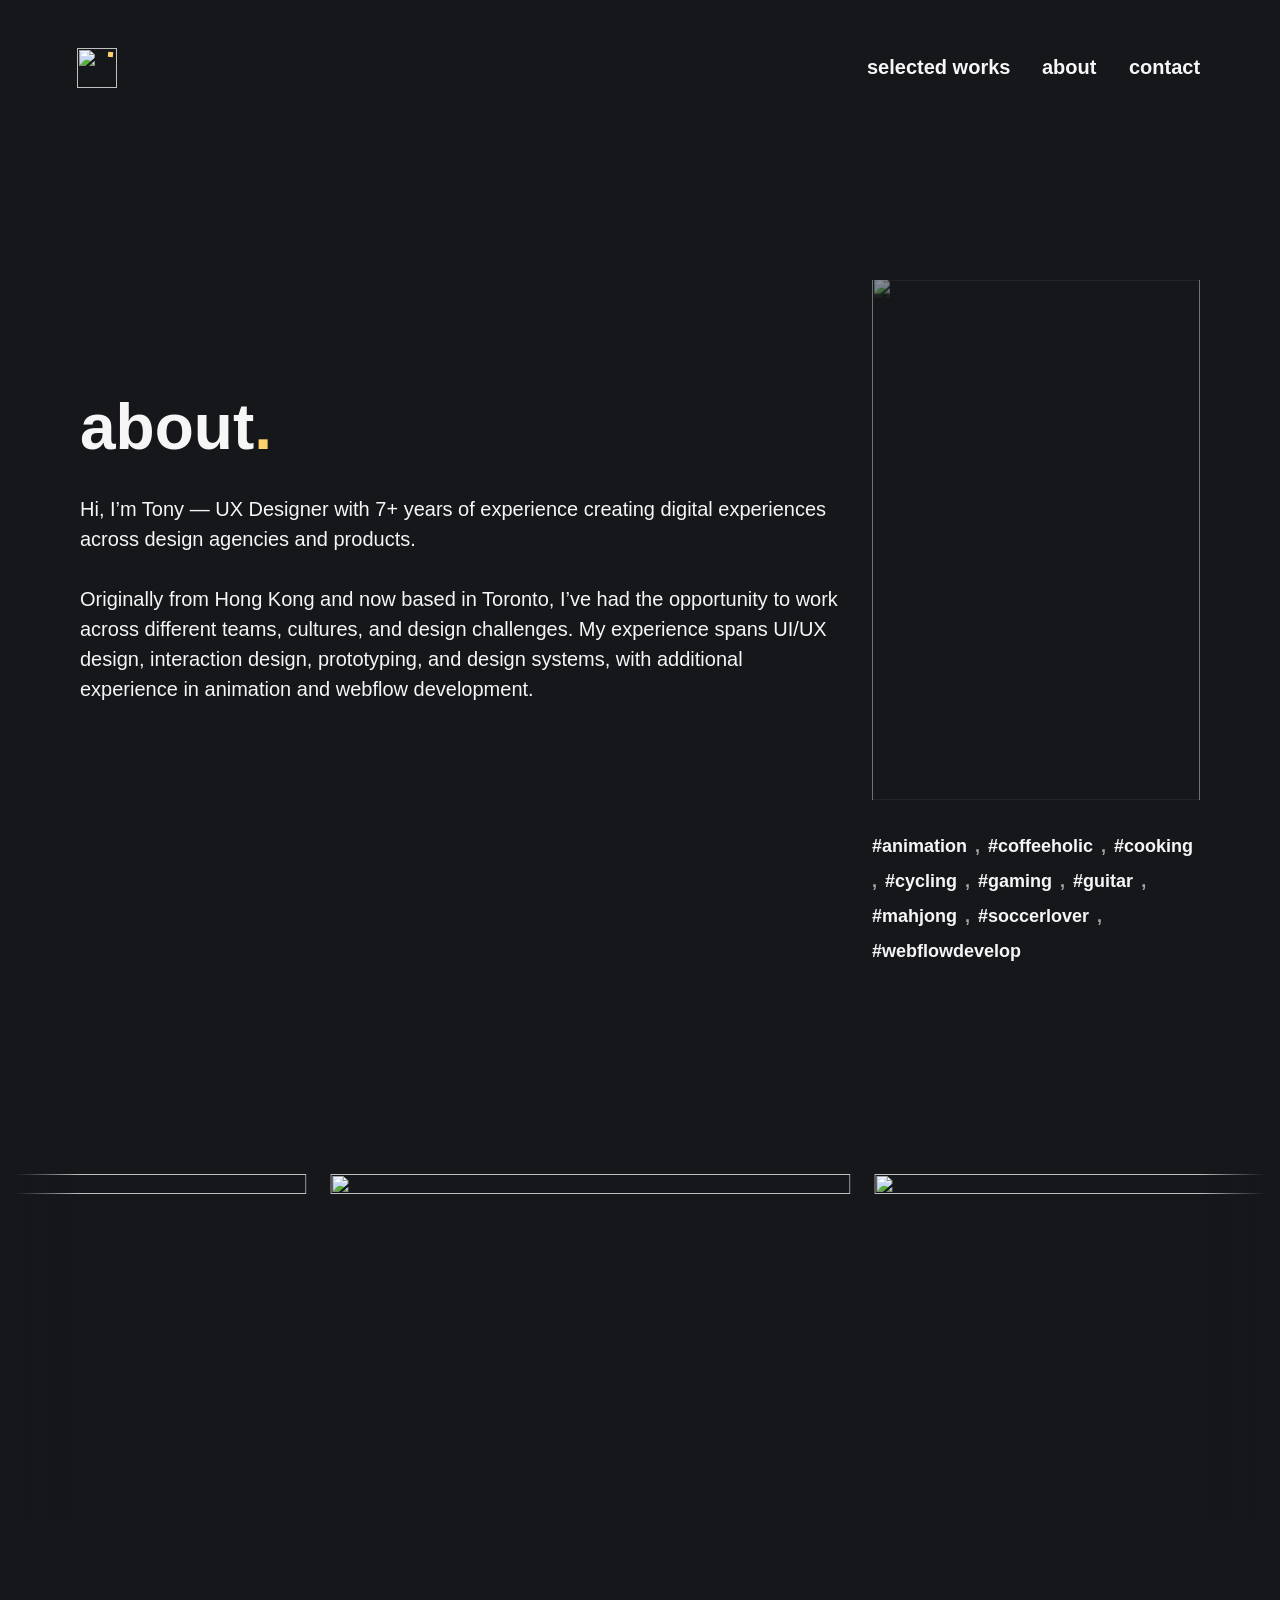
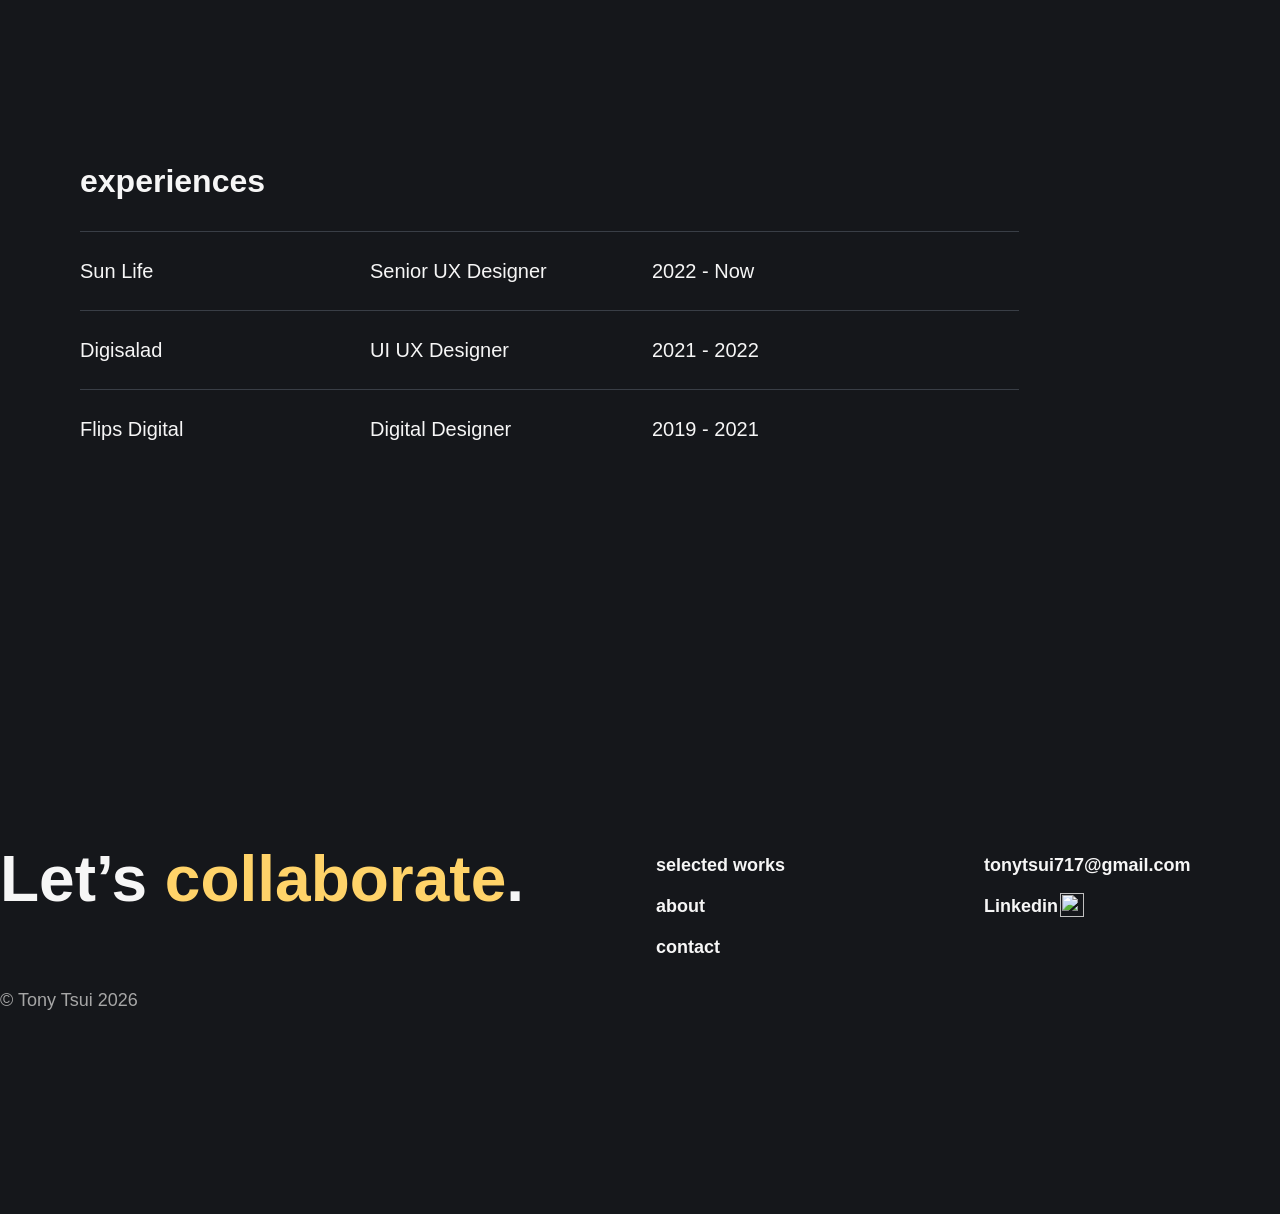
==== about.html @ 09c37cf8 "push 20260921 -2" ====
<!DOCTYPE html><!-- Handled by Exflow.site --><html data-wf-page="6278ef9351a57927dd02096f" data-wf-site="6278ef9351a5790c0102096b"><head><meta charset="utf-8"/><link href="https://cdn.prod.website-files.com" rel="preconnect" /><title>About | Tony Tsui | UI UX Designer</title><meta content="About | Tony Tsui | UI UX Designer" property="og:title"/><meta content="About | Tony Tsui | UI UX Designer" name="twitter:title"/><meta content="width=device-width, initial-scale=1" name="viewport"/><meta content="Webflow" name="generator"/><link href="css/tonytsui02.webflow.shared.bb4090265.css" rel="stylesheet" type="text/css"  /><style>@media (min-width:992px) {html.w-mod-js:not(.w-mod-ix) [data-w-id="4ae07b9c-5c5b-afa6-ce00-75dd658d9ab0"] {opacity:0;}}@media (max-width:991px) and (min-width:768px) {html.w-mod-js:not(.w-mod-ix) [data-w-id="4ae07b9c-5c5b-afa6-ce00-75dd658d9ab0"] {opacity:0;}}@media (max-width:767px) and (min-width:480px) {html.w-mod-js:not(.w-mod-ix) [data-w-id="4ae07b9c-5c5b-afa6-ce00-75dd658d9ab0"] {opacity:0;}}</style><style>html.w-mod-js:not(.w-mod-ix3) :is(.lighting-deco, .footer, .section, .text-xxl-bold, .image.horizontal, .line-grey) {visibility: hidden !important;}</style><link href="https://fonts.googleapis.com" rel="preconnect"/><link href="https://fonts.gstatic.com" rel="preconnect" /><script src="https://ajax.googleapis.com/ajax/libs/webfont/1.6.26/webfont.js" type="text/javascript"></script><script type="text/javascript">WebFont.load({  google: {    families: ["Rethink Sans:400,500,600,700,800"]  }});</script><script type="text/javascript">!function(o,c){var n=c.documentElement,t=" w-mod-";n.className+=t+"js",("ontouchstart"in o||o.DocumentTouch&&c instanceof DocumentTouch)&&(n.className+=t+"touch")}(window,document);</script><link href="https://cdn.prod.website-files.com/6278ef9351a5790c0102096b/6a7906ea44d33de72ee11192_logo-black.png" rel="icon" type="image/png" sizes="32x32" media="(prefers-color-scheme: light)"/><link href="https://cdn.prod.website-files.com/6278ef9351a5790c0102096b/6a7906c2f65628eece2cc0c5_logo-white.png" rel="icon" type="image/png" sizes="32x32" media="(prefers-color-scheme: dark)"/><link href="https://cdn.prod.website-files.com/6278ef9351a5790c0102096b/6a7906ea44d33de72ee11196_logo-black.png" rel="icon" type="image/png" sizes="48x48"/><link href="https://cdn.prod.website-files.com/6278ef9351a5790c0102096b/6a7906eaf65628eece2cc23e_logo-black.png" rel="apple-touch-icon" sizes="180x180"/><link href="https://cdn.prod.website-files.com/6278ef9351a5790c0102096b/6a7906ea59c23d27cd52f493_logo-black.png" rel="icon" type="image/png" sizes="192x192"/><link href="https://cdn.prod.website-files.com/6278ef9351a5790c0102096b/6a7906eacbc6c4bf9d275603_logo-black.png" rel="icon" type="image/png" sizes="512x512"/><style>

  html {
    overflow: -moz-hidden-unscrollable;
    height: 100%;
  }

  ::-webkit-scrollbar {
    display: none;
  }

</style>
</head><body class="body"><div class="nav-bar"><a href="/" class="page-link logo w-inline-block"><div class="page-link-wrapper logo"><img src="https://cdn.prod.website-files.com/6278ef9351a5790c0102096b/6a79284f43976ccdbc789855_logo-base.svg" loading="lazy" alt="" class="image-logo"/><div class="logo-yellow-dot"></div></div></a><div class="hamburger-wrapper"><div class="hamburger-line-3"></div><div class="hamburger-line-2"></div><div class="hamburger-line-1"></div></div><div class="nav-link-wrapper"><a href="/" class="page-link w-inline-block"><div class="page-link-wrapper"><div class="text-medium-bold">selected works</div><div class="page-link-line"></div></div></a><a href="/about" aria-current="page" class="page-link w-inline-block w--current"><div class="page-link-wrapper"><div class="text-medium-bold">about</div><div class="page-link-line"></div></div></a><a href="/contact" class="page-link w-inline-block"><div class="page-link-wrapper"><div class="text-medium-bold">contact</div><div class="page-link-line"></div></div></a></div></div><div class="hamburger-menu"><a href="/" class="hamburger-link w-inline-block"><div class="text-large-bold">selected work</div></a><a href="/about" aria-current="page" class="hamburger-link w-inline-block w--current"><div class="text-large-bold">about</div></a><a href="/contact" class="hamburger-link w-inline-block"><div class="text-large-bold">contact</div></a></div><div class="page-content"><div class="main-content"><div class="grid-wrapper"><div class="section horizontal"><div class="about-message-wrapper"><div class="flex-32"><div class="text-title">about<span class="yellow">.</span></div><div class="text-medium-regular">Hi, I’m Tony — UX Designer with 7+ years of experience creating digital experiences across design agencies and products.<br/><br/>Originally from Hong Kong and now based in Toronto, I’ve had the opportunity to work across different teams, cultures, and design challenges. My experience spans UI/UX design, interaction design, prototyping, and design systems, with additional experience in animation and webflow development.</div></div></div><div class="about-selfpic-wrapper"><div class="about-selfpic-flex"><img src="https://cdn.prod.website-files.com/6278ef9351a5790c0102096b/6a95e73c3c45b72f6e9cd256_self-sqaure.avif" loading="lazy" width="Auto" sizes="100vw" alt="" srcset="https://cdn.prod.website-files.com/6278ef9351a5790c0102096b/6a95e73c3c45b72f6e9cd256_self-sqaure-p-500.avif 500w, https://cdn.prod.website-files.com/6278ef9351a5790c0102096b/6a95e73c3c45b72f6e9cd256_self-sqaure-p-800.avif 800w, https://cdn.prod.website-files.com/6278ef9351a5790c0102096b/6a95e73c3c45b72f6e9cd256_self-sqaure-p-1080.avif 1080w, https://cdn.prod.website-files.com/6278ef9351a5790c0102096b/6a95e73c3c45b72f6e9cd256_self-sqaure.avif 1254w" class="about-selfpic-image"/><img src="https://cdn.prod.website-files.com/6278ef9351a5790c0102096b/6a7a9ed76daa9e7c516f417c_noise.gif" loading="lazy" alt="" class="image-noise"/></div><div class="about-tags-wrapper"><div class="text-small-bold">#animation</div><div class="text-small-bold lightgrey">,</div><div class="text-small-bold">#coffeeholic</div><div class="text-small-bold lightgrey">,</div><div class="text-small-bold">#cooking</div><div class="text-small-bold lightgrey">,</div><div class="text-small-bold">#cycling</div><div class="text-small-bold lightgrey">,</div><div class="text-small-bold">#gaming</div><div class="text-small-bold lightgrey">,</div><div class="text-small-bold">#guitar</div><div class="text-small-bold lightgrey">,</div><div class="text-small-bold">#mahjong</div><div class="text-small-bold lightgrey">,</div><div class="text-small-bold">#soccerlover</div><div class="text-small-bold lightgrey">,</div><div class="text-small-bold">#webflowdevelop</div></div></div></div></div><div class="section about-gif"><div class="about-gif-marquee"><div class="about-gif-content"><img src="https://cdn.prod.website-files.com/6278ef9351a5790c0102096b/67f4b60772849cdd561e17f2_video01.gif" loading="lazy" alt="" class="image-about-gif"/><img src="https://cdn.prod.website-files.com/6278ef9351a5790c0102096b/6a7aad3120e647d1dcc4111c_%23coffeeholic.gif" loading="lazy" alt="" class="image-about-gif"/><img src="https://cdn.prod.website-files.com/6278ef9351a5790c0102096b/6a7aad31b5eafdebadaa4e9a_%23cooking.gif" loading="lazy" alt="" class="image-about-gif"/><img src="https://cdn.prod.website-files.com/6278ef9351a5790c0102096b/6a7aad3161367753542a9799_%23cycling.gif" loading="lazy" alt="" class="image-about-gif"/><img src="https://cdn.prod.website-files.com/6278ef9351a5790c0102096b/6a7aad3139ae0f892b680d94_%23gaming.gif" loading="lazy" alt="" class="image-about-gif"/><img src="https://cdn.prod.website-files.com/6278ef9351a5790c0102096b/6a7aad31479a70f08a94be41_%23guitar.gif" loading="lazy" alt="" class="image-about-gif"/><img src="https://cdn.prod.website-files.com/6278ef9351a5790c0102096b/6a7aad31e1b74334e3da0d8b_%23mahjong.gif" loading="lazy" alt="" class="image-about-gif"/><img src="https://cdn.prod.website-files.com/6278ef9351a5790c0102096b/6a7aad31c5b820f6f4e745bf_%23soccer.gif" loading="lazy" alt="" class="image-about-gif"/><img src="https://cdn.prod.website-files.com/6278ef9351a5790c0102096b/67f4b60772849cdd561e17f4_video02.gif" loading="lazy" alt="" class="image-about-gif"/></div><div class="about-gif-content"><img src="https://cdn.prod.website-files.com/6278ef9351a5790c0102096b/67f4b60772849cdd561e17f2_video01.gif" loading="lazy" alt="" class="image-about-gif"/><img src="https://cdn.prod.website-files.com/6278ef9351a5790c0102096b/6a7aad3120e647d1dcc4111c_%23coffeeholic.gif" loading="lazy" alt="" class="image-about-gif"/><img src="https://cdn.prod.website-files.com/6278ef9351a5790c0102096b/6a7aad31b5eafdebadaa4e9a_%23cooking.gif" loading="lazy" alt="" class="image-about-gif"/><img src="https://cdn.prod.website-files.com/6278ef9351a5790c0102096b/6a7aad3161367753542a9799_%23cycling.gif" loading="lazy" alt="" class="image-about-gif"/><img src="https://cdn.prod.website-files.com/6278ef9351a5790c0102096b/6a7aad3139ae0f892b680d94_%23gaming.gif" loading="lazy" alt="" class="image-about-gif"/><img src="https://cdn.prod.website-files.com/6278ef9351a5790c0102096b/6a7aad31479a70f08a94be41_%23guitar.gif" loading="lazy" alt="" class="image-about-gif"/><img src="https://cdn.prod.website-files.com/6278ef9351a5790c0102096b/6a7aad31e1b74334e3da0d8b_%23mahjong.gif" loading="lazy" alt="" class="image-about-gif"/><img src="https://cdn.prod.website-files.com/6278ef9351a5790c0102096b/6a7aad31c5b820f6f4e745bf_%23soccer.gif" loading="lazy" alt="" class="image-about-gif"/><img src="https://cdn.prod.website-files.com/6278ef9351a5790c0102096b/67f4b60772849cdd561e17f4_video02.gif" loading="lazy" alt="" class="image-about-gif"/></div></div><div class="about-gif-scrim-02"></div><div class="about-gif-scrim-01"></div></div><div class="spacer-240"></div><div class="grid-wrapper"><div class="section"><div class="flex-32"><div class="text-xl-bold">experiences</div><div class="about-experience-list"><div class="about-experience-block"><div class="line-grey"></div><div class="about-experience-content"><div class="flex-horizonal-32 about"><div class="flex-horizonal-32"><div class="text-medium-regular">Sun Life</div></div><div class="flex-horizonal-32"><div class="text-medium-regular">Senior UX Designer</div></div></div><div class="flex-horizonal-32"><div class="text-medium-regular">2022 - Now</div></div></div></div><div class="about-experience-block"><div class="line-grey"></div><div class="about-experience-content"><div class="flex-horizonal-32 about"><div class="flex-horizonal-32"><div class="text-medium-regular">Digisalad</div></div><div class="flex-horizonal-32"><div class="text-medium-regular">UI UX Designer</div></div></div><div class="flex-horizonal-32"><div class="text-medium-regular">2021 - 2022</div></div></div></div><div class="about-experience-block"><div class="line-grey"></div><div class="about-experience-content"><div class="flex-horizonal-32 about"><div class="flex-horizonal-32"><div class="text-medium-regular">Flips Digital</div></div><div class="flex-horizonal-32"><div class="text-medium-regular">Digital Designer</div></div></div><div class="flex-horizonal-32"><div class="text-medium-regular">2019 - 2021</div></div></div></div></div></div></div></div><div class="spacer-240"></div></div></div><div class="cursor-wrapper-2"><div data-w-id="4ae07b9c-5c5b-afa6-ce00-75dd658d9ab0" class="mouse-block"><img src="https://cdn.prod.website-files.com/6278ef9351a5790c0102096b/6278ef9351a579a5c7020a13_arrow-black-link.svg" loading="lazy" alt="" class="mouse-arrow"/></div></div><div class="footer"><div class="footer-marquee"><div class="marquee-content"><div class="text-marquee">Prototyping</div><div class="text-marquee">User journey</div><div class="text-marquee">Design system</div><div class="text-marquee">Interaction</div><div class="text-marquee">Accessibility</div><div class="text-marquee">User testing</div></div><div class="marquee-content"><div class="text-marquee">Prototyping</div><div class="text-marquee">User journey</div><div class="text-marquee">Design system</div><div class="text-marquee">Interaction</div><div class="text-marquee">Accessibility</div><div class="text-marquee">User testing</div></div><div class="marquee-content"><div class="text-marquee">Prototyping</div><div class="text-marquee">User journey</div><div class="text-marquee">Design system</div><div class="text-marquee">Interaction</div><div class="text-marquee">Accessibility</div><div class="text-marquee">User testing</div></div><div class="marquee-content"><div class="text-marquee">Prototyping</div><div class="text-marquee">User journey</div><div class="text-marquee">Design system</div><div class="text-marquee">Interaction</div><div class="text-marquee">Accessibility</div><div class="text-marquee">User testing</div></div><div class="marquee-content"><div class="text-marquee">Prototyping</div><div class="text-marquee">User journey</div><div class="text-marquee">Design system</div><div class="text-marquee">Interaction</div><div class="text-marquee">Accessibility</div><div class="text-marquee">User testing</div></div><div class="marquee-content"><div class="text-marquee">Prototyping</div><div class="text-marquee">User journey</div><div class="text-marquee">Design system</div><div class="text-marquee">Interaction</div><div class="text-marquee">Accessibility</div><div class="text-marquee">User testing</div></div><div class="marquee-content"><div class="text-marquee">Prototyping</div><div class="text-marquee">User journey</div><div class="text-marquee">Design system</div><div class="text-marquee">Interaction</div><div class="text-marquee">Accessibility</div><div class="text-marquee">User testing</div></div><div class="marquee-content"><div class="text-marquee">Prototyping</div><div class="text-marquee">User journey</div><div class="text-marquee">Design system</div><div class="text-marquee">Interaction</div><div class="text-marquee">Accessibility</div><div class="text-marquee">User testing</div></div></div><div class="grid-wrapper footer-wrapper"><div class="flex-horizonal-32 footer-content"><div class="flex-32"><div class="text-title">Let’s <span class="yellow">collaborate</span>.</div></div><div class="flex-horizonal-32 footer-link-list"><div class="flex-12"><a href="/" class="footer-link w-inline-block"><div class="text-small-bold">selected works</div><div class="page-link-line"></div></a><a href="/about" aria-current="page" class="footer-link w-inline-block w--current"><div class="text-small-bold">about</div><div class="page-link-line"></div></a><a href="/contact" class="footer-link w-inline-block"><div class="text-small-bold">contact</div><div class="page-link-line"></div></a></div><div class="flex-12"><a href="mailto:tonytsui717@gmail.com?subject=Leave%20a%20message%20to%20Tony" class="footer-link w-inline-block"><div class="text-small-bold">tonytsui717@gmail.com</div><div class="page-link-line"></div></a><a href="https://www.linkedin.com/in/tonytsui-/" target="_blank" class="footer-link w-inline-block"><div class="flex-horizontal-2"><div class="text-small-bold">Linkedin</div><img src="https://cdn.prod.website-files.com/6278ef9351a5790c0102096b/6278ef9351a579672f020a12_arrow-white-link%20(1).svg" loading="lazy" alt="" class="external-link-icon"/></div><div class="page-link-line"></div></a></div></div></div><div class="text-small-regular light-grey">© Tony Tsui 2026</div></div></div><script src="js/jquery.js?site=6278ef9351a5790c0102096b" type="text/javascript"  ></script><script src="js/webflow.schunk.a3140c51201be139.js" type="text/javascript"  ></script><script src="js/webflow.schunk.3dc4f4a067638c9a.js" type="text/javascript"  ></script><script src="js/webflow-script-1.js" type="text/javascript"  ></script><script src="js/gsap.min.js" type="text/javascript"></script><script src="js/scrolltrigger.min.js" type="text/javascript"></script><script src="js/splittext.min.js" type="text/javascript"></script><style>
  .cursor-wrapper {
    pointer-events: none;
    mix-blend-mode: difference;
  }

  .cursor-wrapper-2 {
    pointer-events: none;
    mix-blend-mode: difference;
  }

  .page-link-wrapper {
    mix-blend-mode: difference;
  }

  .scroll-block {
    pointer-events: none;
  }

  .work-text-wrapper {
    pointer-events: none;
  }

  .noise {
    pointer-events: none;
  }

  html {
    overflow: -moz-hidden-unscrollable;
    height: 100%;
  }

  ::-webkit-scrollbar {
    display: none;
  }

  .w-webflow-badge {
    display: none !important;
  }

  ::-moz-selection {
    color: white;
    background: #ffd369;
  }

  ::selection {
    color: white;
    background: #ffd369;
  }

  .next-project-wrapper {
    pointer-events: none;
  }

  .page-link {
    mix-blend-mode: difference;
  }
</style>

<script>
  $(function () {
    $('a').click(function (evt) {
      const targetLink = $(this).attr('href');

      if ($(this).hasClass('w-tab-link') || targetLink == '#' || targetLink.indexOf('/') == -1 || targetLink.indexOf('http') != -1 || trimAnchorLink(targetLink) === window.location.pathname) return;

      evt.preventDefault();

      var opensInNewTab = $(this).attr('target');
      var itsMail = targetLink.includes('mailto:');
      setTimeout(function () {
        if (opensInNewTab || itsMail) {
          window.open(targetLink, '_blank');
          return;
        } else {
          window.location.href = targetLink;
        }
      }, 601);
    });
  });

  function trimAnchorLink(link) {
    var index = link.indexOf('#');
    if (index != -1) return link.substring(0, index);
    return false;
  }
  
</script>

<link rel="stylesheet" href="https://unpkg.com/lenis@1.2.3/dist/lenis.css">
<script src="https://unpkg.com/lenis@1.2.3/dist/lenis.min.js"></script>
<script>
let lenis = new Lenis({
  lerp: 0.1,
  wheelMultiplier: 0.85,
  gestureOrientation: "vertical",
  normalizeWheel: false,
  smoothTouch: false,
});
function raf(time) {
  lenis.raf(time);
  requestAnimationFrame(raf);
}
requestAnimationFrame(raf);
$("[data-lenis-start]").on("click", function () {
  lenis.start();
});
$("[data-lenis-stop]").on("click", function () {
  lenis.stop();
});
$("[data-lenis-toggle]").on("click", function () {
  $(this).toggleClass("stop-scroll");
  if ($(this).hasClass("stop-scroll")) {
    lenis.stop();
  } else {
    lenis.start();
  }
});
</script></body></html>
---- css/tonytsui02.webflow.shared.bb4090265.css ----
html {
  -webkit-text-size-adjust: 100%;
  -ms-text-size-adjust: 100%;
  font-family: sans-serif;
}

body {
  margin: 0;
}

article, aside, details, figcaption, figure, footer, header, hgroup, main, menu, nav, section, summary {
  display: block;
}

audio, canvas, progress, video {
  vertical-align: baseline;
  display: inline-block;
}

audio:not([controls]) {
  height: 0;
  display: none;
}

[hidden], template {
  display: none;
}

a {
  background-color: #0000;
}

a:active, a:hover {
  outline: 0;
}

abbr[title] {
  border-bottom: 1px dotted;
}

b, strong {
  font-weight: bold;
}

dfn {
  font-style: italic;
}

h1 {
  margin: .67em 0;
  font-size: 2em;
}

mark {
  color: #000;
  background: #ff0;
}

small {
  font-size: 80%;
}

sub, sup {
  vertical-align: baseline;
  font-size: 75%;
  line-height: 0;
  position: relative;
}

sup {
  top: -.5em;
}

sub {
  bottom: -.25em;
}

img {
  border: 0;
}

svg:not(:root) {
  overflow: hidden;
}

hr {
  box-sizing: content-box;
  height: 0;
}

pre {
  overflow: auto;
}

code, kbd, pre, samp {
  font-family: monospace;
  font-size: 1em;
}

button, input, optgroup, select, textarea {
  color: inherit;
  font: inherit;
  margin: 0;
}

button {
  overflow: visible;
}

button, select {
  text-transform: none;
}

button, html input[type="button"], input[type="reset"] {
  -webkit-appearance: button;
  cursor: pointer;
}

button[disabled], html input[disabled] {
  cursor: default;
}

button::-moz-focus-inner, input::-moz-focus-inner {
  border: 0;
  padding: 0;
}

input {
  line-height: normal;
}

input[type="checkbox"], input[type="radio"] {
  box-sizing: border-box;
  padding: 0;
}

input[type="number"]::-webkit-inner-spin-button, input[type="number"]::-webkit-outer-spin-button {
  height: auto;
}

input[type="search"] {
  -webkit-appearance: none;
}

input[type="search"]::-webkit-search-cancel-button, input[type="search"]::-webkit-search-decoration {
  -webkit-appearance: none;
}

legend {
  border: 0;
  padding: 0;
}

textarea {
  overflow: auto;
}

optgroup {
  font-weight: bold;
}

table {
  border-collapse: collapse;
  border-spacing: 0;
}

td, th {
  padding: 0;
}

@font-face {
  font-family: webflow-icons;
  src: url("[data-uri]") format("truetype");
  font-weight: normal;
  font-style: normal;
}

[class^="w-icon-"], [class*=" w-icon-"] {
  speak: none;
  font-variant: normal;
  text-transform: none;
  -webkit-font-smoothing: antialiased;
  -moz-osx-font-smoothing: grayscale;
  font-style: normal;
  font-weight: normal;
  line-height: 1;
  font-family: webflow-icons !important;
}

.w-icon-slider-right:before {
  content: "";
}

.w-icon-slider-left:before {
  content: "";
}

.w-icon-nav-menu:before {
  content: "";
}

.w-icon-arrow-down:before, .w-icon-dropdown-toggle:before {
  content: "";
}

.w-icon-file-upload-remove:before {
  content: "";
}

.w-icon-file-upload-icon:before {
  content: "";
}

* {
  box-sizing: border-box;
}

html {
  height: 100%;
}

body {
  color: #333;
  background-color: #fff;
  min-height: 100%;
  margin: 0;
  font-family: Arial, sans-serif;
  font-size: 14px;
  line-height: 20px;
}

img {
  vertical-align: middle;
  max-width: 100%;
  display: inline-block;
}

html.w-mod-touch * {
  background-attachment: scroll !important;
}

.w-block {
  display: block;
}

.w-inline-block {
  max-width: 100%;
  display: inline-block;
}

.w-clearfix:before, .w-clearfix:after {
  content: " ";
  grid-area: 1 / 1 / 2 / 2;
  display: table;
}

.w-clearfix:after {
  clear: both;
}

.w-hidden {
  display: none;
}

.w-button {
  color: #fff;
  line-height: inherit;
  cursor: pointer;
  background-color: #3898ec;
  border: 0;
  border-radius: 0;
  padding: 9px 15px;
  text-decoration: none;
  display: inline-block;
}

input.w-button {
  -webkit-appearance: button;
}

:where(button.w-popover-trigger) {
  color: inherit;
  cursor: pointer;
  font: inherit;
  line-height: inherit;
  text-align: inherit;
  -webkit-text-decoration: inherit;
  text-decoration: inherit;
  background-color: #0000;
  border: 0;
  margin: 0;
  padding: 0;
}

.w-popover {
  position-anchor: none;
}

.w-popover[popover]:not(:popover-open) {
  display: none;
}

html[data-w-dynpage] [data-w-cloak] {
  color: #0000 !important;
}

.w-code-block {
  margin: unset;
}

pre.w-code-block code {
  all: inherit;
}

pre.w-code-block code > span {
  display: block !important;
}

.w-optimization {
  display: contents;
}

.w-webflow-badge, .w-webflow-badge > img {
  box-sizing: unset;
  width: unset;
  height: unset;
  max-height: unset;
  max-width: unset;
  min-height: unset;
  min-width: unset;
  margin: unset;
  padding: unset;
  float: unset;
  clear: unset;
  border: unset;
  border-radius: unset;
  background: unset;
  background-image: unset;
  background-position: unset;
  background-size: unset;
  background-repeat: unset;
  background-origin: unset;
  background-clip: unset;
  background-attachment: unset;
  background-color: unset;
  box-shadow: unset;
  transform: unset;
  direction: unset;
  font-family: unset;
  font-weight: unset;
  color: unset;
  font-size: unset;
  line-height: unset;
  font-style: unset;
  font-variant: unset;
  text-align: unset;
  letter-spacing: unset;
  -webkit-text-decoration: unset;
  text-decoration: unset;
  text-indent: unset;
  text-transform: unset;
  list-style-type: unset;
  text-shadow: unset;
  vertical-align: unset;
  cursor: unset;
  white-space: unset;
  word-break: unset;
  word-spacing: unset;
  word-wrap: unset;
  transition: unset;
}

.w-webflow-badge {
  white-space: nowrap;
  cursor: pointer;
  box-shadow: 0 0 0 1px #0000001a, 0 1px 3px #0000001a;
  visibility: visible !important;
  opacity: 1 !important;
  z-index: 2147483647 !important;
  color: #aaadb0 !important;
  width: auto !important;
  height: auto !important;
  overflow: unset !important;
  background-color: #fff !important;
  border-radius: 3px !important;
  margin: 0 !important;
  padding: 6px !important;
  font-size: 12px !important;
  line-height: 14px !important;
  text-decoration: none !important;
  display: inline-block !important;
  position: fixed !important;
  inset: auto 12px 12px auto !important;
  transform: none !important;
}

.w-webflow-badge > img {
  position: unset;
  visibility: unset !important;
  opacity: 1 !important;
  vertical-align: middle !important;
  display: inline-block !important;
}

h1, h2, h3, h4, h5, h6 {
  margin-bottom: 10px;
  font-weight: bold;
}

h1 {
  margin-top: 20px;
  font-size: 38px;
  line-height: 44px;
}

h2 {
  margin-top: 20px;
  font-size: 32px;
  line-height: 36px;
}

h3 {
  margin-top: 20px;
  font-size: 24px;
  line-height: 30px;
}

h4 {
  margin-top: 10px;
  font-size: 18px;
  line-height: 24px;
}

h5 {
  margin-top: 10px;
  font-size: 14px;
  line-height: 20px;
}

h6 {
  margin-top: 10px;
  font-size: 12px;
  line-height: 18px;
}

p {
  margin-top: 0;
  margin-bottom: 10px;
}

blockquote {
  border-left: 5px solid #e2e2e2;
  margin: 0 0 10px;
  padding: 10px 20px;
  font-size: 18px;
  line-height: 22px;
}

figure {
  margin: 0 0 10px;
}

figcaption {
  text-align: center;
  margin-top: 5px;
}

ul, ol {
  margin-top: 0;
  margin-bottom: 10px;
  padding-left: 40px;
}

.w-list-unstyled {
  padding-left: 0;
  list-style: none;
}

.w-embed:before, .w-embed:after {
  content: " ";
  grid-area: 1 / 1 / 2 / 2;
  display: table;
}

.w-embed:after {
  clear: both;
}

.w-video {
  width: 100%;
  padding: 0;
  position: relative;
}

.w-video iframe, .w-video object, .w-video embed {
  border: none;
  width: 100%;
  height: 100%;
  position: absolute;
  top: 0;
  left: 0;
}

fieldset {
  border: 0;
  margin: 0;
  padding: 0;
}

button, [type="button"], [type="reset"] {
  cursor: pointer;
  -webkit-appearance: button;
  border: 0;
}

.w-form {
  margin: 0 0 15px;
}

.w-form-done {
  text-align: center;
  background-color: #ddd;
  padding: 20px;
  display: none;
}

.w-form-fail {
  background-color: #ffdede;
  margin-top: 10px;
  padding: 10px;
  display: none;
}

label {
  margin-bottom: 5px;
  font-weight: bold;
  display: block;
}

.w-input, .w-select {
  color: #333;
  vertical-align: middle;
  background-color: #fff;
  border: 1px solid #ccc;
  width: 100%;
  height: 38px;
  margin-bottom: 10px;
  padding: 8px 12px;
  font-size: 14px;
  line-height: 1.42857;
  display: block;
}

.w-input::placeholder, .w-select::placeholder {
  color: #999;
}

.w-input:focus, .w-select:focus {
  border-color: #3898ec;
  outline: 0;
}

.w-input[disabled], .w-select[disabled], .w-input[readonly], .w-select[readonly], fieldset[disabled] .w-input, fieldset[disabled] .w-select {
  cursor: not-allowed;
}

.w-input[disabled]:not(.w-input-disabled), .w-select[disabled]:not(.w-input-disabled), .w-input[readonly], .w-select[readonly], fieldset[disabled]:not(.w-input-disabled) .w-input, fieldset[disabled]:not(.w-input-disabled) .w-select {
  background-color: #eee;
}

textarea.w-input, textarea.w-select {
  height: auto;
}

.w-select {
  background-color: #f3f3f3;
}

.w-select[multiple] {
  height: auto;
}

.w-form-label {
  cursor: pointer;
  margin-bottom: 0;
  font-weight: normal;
  display: inline-block;
}

.w-radio {
  margin-bottom: 5px;
  padding-left: 20px;
  display: block;
}

.w-radio:before, .w-radio:after {
  content: " ";
  grid-area: 1 / 1 / 2 / 2;
  display: table;
}

.w-radio:after {
  clear: both;
}

.w-radio-input {
  float: left;
  margin: 3px 0 0 -20px;
  line-height: normal;
}

.w-file-upload {
  margin-bottom: 10px;
  display: block;
}

.w-file-upload-input {
  opacity: 0;
  z-index: -100;
  width: .1px;
  height: .1px;
  position: absolute;
  overflow: hidden;
}

.w-file-upload-default, .w-file-upload-uploading, .w-file-upload-success {
  color: #333;
  display: inline-block;
}

.w-file-upload-error {
  margin-top: 10px;
  display: block;
}

.w-file-upload-default.w-hidden, .w-file-upload-uploading.w-hidden, .w-file-upload-error.w-hidden, .w-file-upload-success.w-hidden {
  display: none;
}

.w-file-upload-uploading-btn {
  cursor: pointer;
  background-color: #fafafa;
  border: 1px solid #ccc;
  margin: 0;
  padding: 8px 12px;
  font-size: 14px;
  font-weight: normal;
  display: flex;
}

.w-file-upload-file {
  background-color: #fafafa;
  border: 1px solid #ccc;
  flex-grow: 1;
  justify-content: space-between;
  margin: 0;
  padding: 8px 9px 8px 11px;
  display: flex;
}

.w-file-upload-file-name {
  font-size: 14px;
  font-weight: normal;
  display: block;
}

.w-file-remove-link {
  cursor: pointer;
  width: auto;
  height: auto;
  margin-top: 3px;
  margin-left: 10px;
  padding: 3px;
  display: block;
}

.w-icon-file-upload-remove {
  margin: auto;
  font-size: 10px;
}

.w-file-upload-error-msg {
  color: #ea384c;
  padding: 2px 0;
  display: inline-block;
}

.w-file-upload-info {
  padding: 0 12px;
  line-height: 38px;
  display: inline-block;
}

.w-file-upload-label {
  cursor: pointer;
  background-color: #fafafa;
  border: 1px solid #ccc;
  margin: 0;
  padding: 8px 12px;
  font-size: 14px;
  font-weight: normal;
  display: inline-block;
}

.w-icon-file-upload-icon, .w-icon-file-upload-uploading {
  width: 20px;
  margin-right: 8px;
  display: inline-block;
}

.w-icon-file-upload-uploading {
  height: 20px;
}

.w-container {
  max-width: 940px;
  margin-left: auto;
  margin-right: auto;
}

.w-container:before, .w-container:after {
  content: " ";
  grid-area: 1 / 1 / 2 / 2;
  display: table;
}

.w-container:after {
  clear: both;
}

.w-container .w-row {
  margin-left: -10px;
  margin-right: -10px;
}

.w-row:before, .w-row:after {
  content: " ";
  grid-area: 1 / 1 / 2 / 2;
  display: table;
}

.w-row:after {
  clear: both;
}

.w-row .w-row {
  margin-left: 0;
  margin-right: 0;
}

.w-col {
  float: left;
  width: 100%;
  min-height: 1px;
  padding-left: 10px;
  padding-right: 10px;
  position: relative;
}

.w-col .w-col {
  padding-left: 0;
  padding-right: 0;
}

.w-col-1 {
  width: 8.33333%;
}

.w-col-2 {
  width: 16.6667%;
}

.w-col-3 {
  width: 25%;
}

.w-col-4 {
  width: 33.3333%;
}

.w-col-5 {
  width: 41.6667%;
}

.w-col-6 {
  width: 50%;
}

.w-col-7 {
  width: 58.3333%;
}

.w-col-8 {
  width: 66.6667%;
}

.w-col-9 {
  width: 75%;
}

.w-col-10 {
  width: 83.3333%;
}

.w-col-11 {
  width: 91.6667%;
}

.w-col-12 {
  width: 100%;
}

.w-hidden-main {
  display: none !important;
}

@media screen and (max-width: 991px) {
  .w-container {
    max-width: 728px;
  }

  .w-hidden-main {
    display: inherit !important;
  }

  .w-hidden-medium {
    display: none !important;
  }

  .w-col-medium-1 {
    width: 8.33333%;
  }

  .w-col-medium-2 {
    width: 16.6667%;
  }

  .w-col-medium-3 {
    width: 25%;
  }

  .w-col-medium-4 {
    width: 33.3333%;
  }

  .w-col-medium-5 {
    width: 41.6667%;
  }

  .w-col-medium-6 {
    width: 50%;
  }

  .w-col-medium-7 {
    width: 58.3333%;
  }

  .w-col-medium-8 {
    width: 66.6667%;
  }

  .w-col-medium-9 {
    width: 75%;
  }

  .w-col-medium-10 {
    width: 83.3333%;
  }

  .w-col-medium-11 {
    width: 91.6667%;
  }

  .w-col-medium-12 {
    width: 100%;
  }

  .w-col-stack {
    width: 100%;
    left: auto;
    right: auto;
  }
}

@media screen and (max-width: 767px) {
  .w-hidden-main, .w-hidden-medium {
    display: inherit !important;
  }

  .w-hidden-small {
    display: none !important;
  }

  .w-row, .w-container .w-row {
    margin-left: 0;
    margin-right: 0;
  }

  .w-col {
    width: 100%;
    left: auto;
    right: auto;
  }

  .w-col-small-1 {
    width: 8.33333%;
  }

  .w-col-small-2 {
    width: 16.6667%;
  }

  .w-col-small-3 {
    width: 25%;
  }

  .w-col-small-4 {
    width: 33.3333%;
  }

  .w-col-small-5 {
    width: 41.6667%;
  }

  .w-col-small-6 {
    width: 50%;
  }

  .w-col-small-7 {
    width: 58.3333%;
  }

  .w-col-small-8 {
    width: 66.6667%;
  }

  .w-col-small-9 {
    width: 75%;
  }

  .w-col-small-10 {
    width: 83.3333%;
  }

  .w-col-small-11 {
    width: 91.6667%;
  }

  .w-col-small-12 {
    width: 100%;
  }
}

@media screen and (max-width: 479px) {
  .w-container {
    max-width: none;
  }

  .w-hidden-main, .w-hidden-medium, .w-hidden-small {
    display: inherit !important;
  }

  .w-hidden-tiny {
    display: none !important;
  }

  .w-col {
    width: 100%;
  }

  .w-col-tiny-1 {
    width: 8.33333%;
  }

  .w-col-tiny-2 {
    width: 16.6667%;
  }

  .w-col-tiny-3 {
    width: 25%;
  }

  .w-col-tiny-4 {
    width: 33.3333%;
  }

  .w-col-tiny-5 {
    width: 41.6667%;
  }

  .w-col-tiny-6 {
    width: 50%;
  }

  .w-col-tiny-7 {
    width: 58.3333%;
  }

  .w-col-tiny-8 {
    width: 66.6667%;
  }

  .w-col-tiny-9 {
    width: 75%;
  }

  .w-col-tiny-10 {
    width: 83.3333%;
  }

  .w-col-tiny-11 {
    width: 91.6667%;
  }

  .w-col-tiny-12 {
    width: 100%;
  }
}

.w-widget {
  position: relative;
}

.w-widget-map {
  width: 100%;
  height: 400px;
}

.w-widget-map label {
  width: auto;
  display: inline;
}

.w-widget-map img {
  max-width: inherit;
}

.w-widget-map .gm-style-iw {
  text-align: center;
}

.w-widget-map .gm-style-iw > button {
  display: none !important;
}

.w-widget-twitter {
  overflow: hidden;
}

.w-widget-twitter-count-shim {
  vertical-align: top;
  text-align: center;
  background: #fff;
  border: 1px solid #758696;
  border-radius: 3px;
  width: 28px;
  height: 20px;
  display: inline-block;
  position: relative;
}

.w-widget-twitter-count-shim * {
  pointer-events: none;
  -webkit-user-select: none;
  user-select: none;
}

.w-widget-twitter-count-shim .w-widget-twitter-count-inner {
  text-align: center;
  color: #999;
  font-family: serif;
  font-size: 15px;
  line-height: 12px;
  position: relative;
}

.w-widget-twitter-count-shim .w-widget-twitter-count-clear {
  display: block;
  position: relative;
}

.w-widget-twitter-count-shim.w--large {
  width: 36px;
  height: 28px;
}

.w-widget-twitter-count-shim.w--large .w-widget-twitter-count-inner {
  font-size: 18px;
  line-height: 18px;
}

.w-widget-twitter-count-shim:not(.w--vertical) {
  margin-left: 5px;
  margin-right: 8px;
}

.w-widget-twitter-count-shim:not(.w--vertical).w--large {
  margin-left: 6px;
}

.w-widget-twitter-count-shim:not(.w--vertical):before, .w-widget-twitter-count-shim:not(.w--vertical):after {
  content: " ";
  pointer-events: none;
  border: solid #0000;
  width: 0;
  height: 0;
  position: absolute;
  top: 50%;
  left: 0;
}

.w-widget-twitter-count-shim:not(.w--vertical):before {
  border-width: 4px;
  border-color: #75869600 #5d6c7b #75869600 #75869600;
  margin-top: -4px;
  margin-left: -9px;
}

.w-widget-twitter-count-shim:not(.w--vertical).w--large:before {
  border-width: 5px;
  margin-top: -5px;
  margin-left: -10px;
}

.w-widget-twitter-count-shim:not(.w--vertical):after {
  border-width: 4px;
  border-color: #fff0 #fff #fff0 #fff0;
  margin-top: -4px;
  margin-left: -8px;
}

.w-widget-twitter-count-shim:not(.w--vertical).w--large:after {
  border-width: 5px;
  margin-top: -5px;
  margin-left: -9px;
}

.w-widget-twitter-count-shim.w--vertical {
  width: 61px;
  height: 33px;
  margin-bottom: 8px;
}

.w-widget-twitter-count-shim.w--vertical:before, .w-widget-twitter-count-shim.w--vertical:after {
  content: " ";
  pointer-events: none;
  border: solid #0000;
  width: 0;
  height: 0;
  position: absolute;
  top: 100%;
  left: 50%;
}

.w-widget-twitter-count-shim.w--vertical:before {
  border-width: 5px;
  border-color: #5d6c7b #75869600 #75869600;
  margin-left: -5px;
}

.w-widget-twitter-count-shim.w--vertical:after {
  border-width: 4px;
  border-color: #fff #fff0 #fff0;
  margin-left: -4px;
}

.w-widget-twitter-count-shim.w--vertical .w-widget-twitter-count-inner {
  font-size: 18px;
  line-height: 22px;
}

.w-widget-twitter-count-shim.w--vertical.w--large {
  width: 76px;
}

.w-background-video {
  color: #fff;
  height: 500px;
  position: relative;
  overflow: hidden;
}

.w-background-video > video {
  object-fit: cover;
  z-index: -100;
  background-position: 50%;
  background-size: cover;
  width: 100%;
  height: 100%;
  margin: auto;
  position: absolute;
  inset: -100%;
}

.w-background-video > video::-webkit-media-controls-start-playback-button {
  -webkit-appearance: none;
  display: none !important;
}

.w-background-video--control {
  background-color: #0000;
  padding: 0;
  position: absolute;
  bottom: 1em;
  right: 1em;
}

.w-background-video--control > [hidden] {
  display: none !important;
}

.w-slider {
  text-align: center;
  clear: both;
  -webkit-tap-highlight-color: #0000;
  tap-highlight-color: #0000;
  background: #ddd;
  height: 300px;
  position: relative;
}

.w-slider-mask {
  z-index: 1;
  white-space: nowrap;
  height: 100%;
  display: block;
  position: relative;
  left: 0;
  right: 0;
  overflow: hidden;
}

.w-slide {
  vertical-align: top;
  white-space: normal;
  text-align: left;
  width: 100%;
  height: 100%;
  display: inline-block;
  position: relative;
}

.w-slider-nav {
  z-index: 2;
  text-align: center;
  -webkit-tap-highlight-color: #0000;
  tap-highlight-color: #0000;
  height: 40px;
  margin: auto;
  padding-top: 10px;
  position: absolute;
  inset: auto 0 0;
}

.w-slider-nav.w-round > div {
  border-radius: 100%;
}

.w-slider-nav.w-num > div {
  width: auto;
  height: auto;
  font-size: inherit;
  line-height: inherit;
  padding: .2em .5em;
}

.w-slider-nav.w-shadow > div {
  box-shadow: 0 0 3px #3336;
}

.w-slider-nav-invert {
  color: #fff;
}

.w-slider-nav-invert > div {
  background-color: #2226;
}

.w-slider-nav-invert > div.w-active {
  background-color: #222;
}

.w-slider-dot {
  cursor: pointer;
  background-color: #fff6;
  width: 1em;
  height: 1em;
  margin: 0 3px .5em;
  transition: background-color .1s, color .1s;
  display: inline-block;
  position: relative;
}

.w-slider-dot.w-active {
  background-color: #fff;
}

.w-slider-dot:focus {
  outline: none;
  box-shadow: 0 0 0 2px #fff;
}

.w-slider-dot:focus.w-active {
  box-shadow: none;
}

.w-slider-arrow-left, .w-slider-arrow-right {
  cursor: pointer;
  color: #fff;
  -webkit-tap-highlight-color: #0000;
  tap-highlight-color: #0000;
  -webkit-user-select: none;
  user-select: none;
  width: 80px;
  margin: auto;
  font-size: 40px;
  position: absolute;
  inset: 0;
  overflow: hidden;
}

.w-slider-arrow-left [class^="w-icon-"], .w-slider-arrow-right [class^="w-icon-"], .w-slider-arrow-left [class*=" w-icon-"], .w-slider-arrow-right [class*=" w-icon-"] {
  position: absolute;
}

.w-slider-arrow-left:focus, .w-slider-arrow-right:focus {
  outline: 0;
}

.w-slider-arrow-left {
  z-index: 3;
  right: auto;
}

.w-slider-arrow-right {
  z-index: 4;
  left: auto;
}

.w-icon-slider-left, .w-icon-slider-right {
  width: 1em;
  height: 1em;
  margin: auto;
  inset: 0;
}

.w-slider-aria-label {
  clip: rect(0 0 0 0);
  border: 0;
  width: 1px;
  height: 1px;
  margin: -1px;
  padding: 0;
  position: absolute;
  overflow: hidden;
}

.w-slider-force-show {
  display: block !important;
}

.w-dropdown {
  text-align: left;
  z-index: 900;
  margin-left: auto;
  margin-right: auto;
  display: inline-block;
  position: relative;
}

.w-dropdown-btn, .w-dropdown-toggle, .w-dropdown-link {
  vertical-align: top;
  color: #222;
  text-align: left;
  white-space: nowrap;
  margin-left: auto;
  margin-right: auto;
  padding: 20px;
  text-decoration: none;
  position: relative;
}

.w-dropdown-toggle {
  -webkit-user-select: none;
  user-select: none;
  cursor: pointer;
  padding-right: 40px;
  display: inline-block;
}

.w-dropdown-toggle:focus {
  outline: 0;
}

.w-icon-dropdown-toggle {
  width: 1em;
  height: 1em;
  margin: auto 20px auto auto;
  position: absolute;
  top: 0;
  bottom: 0;
  right: 0;
}

.w-dropdown-list {
  background: #ddd;
  min-width: 100%;
  display: none;
  position: absolute;
}

.w-dropdown-list.w--open {
  display: block;
}

.w-dropdown-link {
  color: #222;
  padding: 10px 20px;
  display: block;
}

.w-dropdown-link.w--current {
  color: #0082f3;
}

.w-dropdown-link:focus {
  outline: 0;
}

.w-lightbox-backdrop {
  cursor: auto;
  letter-spacing: normal;
  text-indent: 0;
  text-shadow: none;
  text-transform: none;
  visibility: visible;
  white-space: normal;
  word-break: normal;
  word-spacing: normal;
  word-wrap: normal;
  color: #fff;
  text-align: center;
  z-index: 2000;
  opacity: 0;
  -webkit-user-select: none;
  -moz-user-select: none;
  -webkit-tap-highlight-color: transparent;
  background: #000000e6;
  outline: 0;
  font-family: Helvetica Neue, Helvetica, Ubuntu, Segoe UI, Verdana, sans-serif;
  font-size: 17px;
  font-style: normal;
  font-weight: 300;
  line-height: 1.2;
  list-style: disc;
  position: fixed;
  inset: 0;
  -webkit-transform: translate(0);
}

.w-lightbox-backdrop, .w-lightbox-container {
  -webkit-overflow-scrolling: touch;
  height: 100%;
  overflow: auto;
}

.w-lightbox-content {
  height: 100vh;
  position: relative;
  overflow: hidden;
}

.w-lightbox-view {
  opacity: 0;
  width: 100vw;
  height: 100vh;
  position: absolute;
}

.w-lightbox-view:before {
  content: "";
  height: 100vh;
}

.w-lightbox-group, .w-lightbox-group .w-lightbox-view, .w-lightbox-group .w-lightbox-view:before {
  height: 86vh;
}

.w-lightbox-frame, .w-lightbox-view:before {
  vertical-align: middle;
  display: inline-block;
}

.w-lightbox-figure {
  margin: 0;
  position: relative;
}

.w-lightbox-group .w-lightbox-figure {
  cursor: pointer;
}

.w-lightbox-img {
  width: auto;
  max-width: none;
  height: auto;
}

.w-lightbox-image {
  float: none;
  max-width: 100vw;
  max-height: 100vh;
  display: block;
}

.w-lightbox-group .w-lightbox-image {
  max-height: 86vh;
}

.w-lightbox-caption {
  text-align: left;
  text-overflow: ellipsis;
  white-space: nowrap;
  background: #0006;
  padding: .5em 1em;
  position: absolute;
  bottom: 0;
  left: 0;
  right: 0;
  overflow: hidden;
}

.w-lightbox-embed {
  width: 100%;
  height: 100%;
  position: absolute;
  inset: 0;
}

.w-lightbox-control {
  cursor: pointer;
  background-position: center;
  background-repeat: no-repeat;
  background-size: 24px;
  width: 4em;
  transition: all .3s;
  position: absolute;
  top: 0;
}

.w-lightbox-left {
  background-image: url("[data-uri]");
  display: none;
  bottom: 0;
  left: 0;
}

.w-lightbox-right {
  background-image: url("[data-uri]");
  display: none;
  bottom: 0;
  right: 0;
}

.w-lightbox-close {
  background-image: url("[data-uri]");
  background-size: 18px;
  height: 2.6em;
  right: 0;
}

.w-lightbox-strip {
  white-space: nowrap;
  padding: 0 1vh;
  line-height: 0;
  position: absolute;
  bottom: 0;
  left: 0;
  right: 0;
  overflow: auto hidden;
}

.w-lightbox-item {
  box-sizing: content-box;
  cursor: pointer;
  width: 10vh;
  padding: 2vh 1vh;
  display: inline-block;
  -webkit-transform: translate3d(0, 0, 0);
}

.w-lightbox-active {
  opacity: .3;
}

.w-lightbox-thumbnail {
  background: #222;
  height: 10vh;
  position: relative;
  overflow: hidden;
}

.w-lightbox-thumbnail-image {
  position: absolute;
  top: 0;
  left: 0;
}

.w-lightbox-thumbnail .w-lightbox-tall {
  width: 100%;
  top: 50%;
  transform: translate(0, -50%);
}

.w-lightbox-thumbnail .w-lightbox-wide {
  height: 100%;
  left: 50%;
  transform: translate(-50%);
}

.w-lightbox-spinner {
  box-sizing: border-box;
  border: 5px solid #0006;
  border-radius: 50%;
  width: 40px;
  height: 40px;
  margin-top: -20px;
  margin-left: -20px;
  animation: .8s linear infinite spin;
  position: absolute;
  top: 50%;
  left: 50%;
}

.w-lightbox-spinner:after {
  content: "";
  border: 3px solid #0000;
  border-bottom-color: #fff;
  border-radius: 50%;
  position: absolute;
  inset: -4px;
}

.w-lightbox-hide {
  display: none;
}

.w-lightbox-noscroll {
  overflow: hidden;
}

@media (min-width: 768px) {
  .w-lightbox-content {
    height: 96vh;
    margin-top: 2vh;
  }

  .w-lightbox-view, .w-lightbox-view:before {
    height: 96vh;
  }

  .w-lightbox-group, .w-lightbox-group .w-lightbox-view, .w-lightbox-group .w-lightbox-view:before {
    height: 84vh;
  }

  .w-lightbox-image {
    max-width: 96vw;
    max-height: 96vh;
  }

  .w-lightbox-group .w-lightbox-image {
    max-width: 82.3vw;
    max-height: 84vh;
  }

  .w-lightbox-left, .w-lightbox-right {
    opacity: .5;
    display: block;
  }

  .w-lightbox-close {
    opacity: .8;
  }

  .w-lightbox-control:hover {
    opacity: 1;
  }
}

.w-lightbox-inactive, .w-lightbox-inactive:hover {
  opacity: 0;
}

.w-richtext:before, .w-richtext:after {
  content: " ";
  grid-area: 1 / 1 / 2 / 2;
  display: table;
}

.w-richtext:after {
  clear: both;
}

.w-richtext[contenteditable="true"]:before, .w-richtext[contenteditable="true"]:after {
  white-space: initial;
}

.w-richtext ol, .w-richtext ul {
  overflow: hidden;
}

.w-richtext .w-richtext-figure-selected.w-richtext-figure-type-video div:after, .w-richtext .w-richtext-figure-selected[data-rt-type="video"] div:after, .w-richtext .w-richtext-figure-selected.w-richtext-figure-type-image div, .w-richtext .w-richtext-figure-selected[data-rt-type="image"] div {
  outline: 2px solid #2895f7;
}

.w-richtext figure.w-richtext-figure-type-video > div:after, .w-richtext figure[data-rt-type="video"] > div:after {
  content: "";
  display: none;
  position: absolute;
  inset: 0;
}

.w-richtext figure {
  max-width: 60%;
  position: relative;
}

.w-richtext figure > div:before {
  cursor: default !important;
}

.w-richtext figure img {
  width: 100%;
}

.w-richtext figure figcaption.w-richtext-figcaption-placeholder {
  opacity: .6;
}

.w-richtext figure div {
  color: #0000;
  font-size: 0;
}

.w-richtext figure.w-richtext-figure-type-image, .w-richtext figure[data-rt-type="image"] {
  display: table;
}

.w-richtext figure.w-richtext-figure-type-image > div, .w-richtext figure[data-rt-type="image"] > div {
  display: inline-block;
}

.w-richtext figure.w-richtext-figure-type-image > figcaption, .w-richtext figure[data-rt-type="image"] > figcaption {
  caption-side: bottom;
  display: table-caption;
}

.w-richtext figure.w-richtext-figure-type-video, .w-richtext figure[data-rt-type="video"] {
  width: 60%;
  height: 0;
}

.w-richtext figure.w-richtext-figure-type-video iframe, .w-richtext figure[data-rt-type="video"] iframe {
  width: 100%;
  height: 100%;
  position: absolute;
  top: 0;
  left: 0;
}

.w-richtext figure.w-richtext-figure-type-video > div, .w-richtext figure[data-rt-type="video"] > div {
  width: 100%;
}

.w-richtext figure.w-richtext-align-center {
  clear: both;
  margin-left: auto;
  margin-right: auto;
}

.w-richtext figure.w-richtext-align-center.w-richtext-figure-type-image > div, .w-richtext figure.w-richtext-align-center[data-rt-type="image"] > div {
  max-width: 100%;
}

.w-richtext figure.w-richtext-align-normal {
  clear: both;
}

.w-richtext figure.w-richtext-align-fullwidth {
  text-align: center;
  clear: both;
  width: 100%;
  max-width: 100%;
  margin-left: auto;
  margin-right: auto;
  display: block;
}

.w-richtext figure.w-richtext-align-fullwidth > div {
  padding-bottom: inherit;
  display: inline-block;
}

.w-richtext figure.w-richtext-align-fullwidth > figcaption {
  display: block;
}

.w-richtext figure.w-richtext-align-floatleft {
  float: left;
  clear: none;
  margin-right: 15px;
}

.w-richtext figure.w-richtext-align-floatright {
  float: right;
  clear: none;
  margin-left: 15px;
}

.w-nav {
  z-index: 1000;
  background: #ddd;
  position: relative;
}

.w-nav:before, .w-nav:after {
  content: " ";
  grid-area: 1 / 1 / 2 / 2;
  display: table;
}

.w-nav:after {
  clear: both;
}

.w-nav-brand {
  float: left;
  color: #333;
  text-decoration: none;
  position: relative;
}

.w-nav-link {
  vertical-align: top;
  color: #222;
  text-align: left;
  margin-left: auto;
  margin-right: auto;
  padding: 20px;
  text-decoration: none;
  display: inline-block;
  position: relative;
}

.w-nav-link.w--current {
  color: #0082f3;
}

.w-nav-menu {
  float: right;
  position: relative;
}

[data-nav-menu-open] {
  text-align: center;
  background: #c8c8c8;
  min-width: 200px;
  position: absolute;
  top: 100%;
  left: 0;
  right: 0;
  overflow: visible;
  display: block !important;
}

.w--nav-link-open {
  display: block;
  position: relative;
}

.w-nav-overlay {
  width: 100%;
  display: none;
  position: absolute;
  top: 100%;
  left: 0;
  right: 0;
  overflow: hidden;
}

.w-nav-overlay [data-nav-menu-open] {
  top: 0;
}

.w-nav[data-animation="over-left"] .w-nav-overlay {
  width: auto;
}

.w-nav[data-animation="over-left"] .w-nav-overlay, .w-nav[data-animation="over-left"] [data-nav-menu-open] {
  z-index: 1;
  top: 0;
  right: auto;
}

.w-nav[data-animation="over-right"] .w-nav-overlay {
  width: auto;
}

.w-nav[data-animation="over-right"] .w-nav-overlay, .w-nav[data-animation="over-right"] [data-nav-menu-open] {
  z-index: 1;
  top: 0;
  left: auto;
}

.w-nav-button {
  float: right;
  cursor: pointer;
  -webkit-tap-highlight-color: #0000;
  tap-highlight-color: #0000;
  -webkit-user-select: none;
  user-select: none;
  padding: 18px;
  font-size: 24px;
  display: none;
  position: relative;
}

.w-nav-button:focus {
  outline: 0;
}

.w-nav-button.w--open {
  color: #fff;
  background-color: #c8c8c8;
}

.w-nav[data-collapse="all"] .w-nav-menu {
  display: none;
}

.w-nav[data-collapse="all"] .w-nav-button, .w--nav-dropdown-open, .w--nav-dropdown-toggle-open {
  display: block;
}

.w--nav-dropdown-list-open {
  position: static;
}

@media screen and (max-width: 991px) {
  .w-nav[data-collapse="medium"] .w-nav-menu {
    display: none;
  }

  .w-nav[data-collapse="medium"] .w-nav-button {
    display: block;
  }
}

@media screen and (max-width: 767px) {
  .w-nav[data-collapse="small"] .w-nav-menu {
    display: none;
  }

  .w-nav[data-collapse="small"] .w-nav-button {
    display: block;
  }

  .w-nav-brand {
    padding-left: 10px;
  }
}

@media screen and (max-width: 479px) {
  .w-nav[data-collapse="tiny"] .w-nav-menu {
    display: none;
  }

  .w-nav[data-collapse="tiny"] .w-nav-button {
    display: block;
  }
}

.w-tabs {
  position: relative;
}

.w-tabs:before, .w-tabs:after {
  content: " ";
  grid-area: 1 / 1 / 2 / 2;
  display: table;
}

.w-tabs:after {
  clear: both;
}

.w-tab-menu {
  position: relative;
}

.w-tab-link {
  vertical-align: top;
  text-align: left;
  cursor: pointer;
  color: #222;
  background-color: #ddd;
  padding: 9px 30px;
  text-decoration: none;
  display: inline-block;
  position: relative;
}

.w-tab-link.w--current {
  background-color: #c8c8c8;
}

.w-tab-link:focus {
  outline: 0;
}

.w-tab-content {
  display: block;
  position: relative;
  overflow: hidden;
}

.w-tab-pane {
  display: none;
  position: relative;
}

.w--tab-active {
  display: block;
}

@media screen and (max-width: 479px) {
  .w-tab-link {
    display: block;
  }
}

.w-ix-emptyfix:after {
  content: "";
}

@keyframes spin {
  0% {
    transform: rotate(0);
  }

  100% {
    transform: rotate(360deg);
  }
}

.w-dyn-empty {
  background-color: #ddd;
  padding: 10px;
}

.w-dyn-hide, .w-dyn-bind-empty, .w-condition-invisible {
  display: none !important;
}

.wf-layout-layout {
  display: grid;
}

.w-layout-grid {
  grid-row-gap: 16px;
  grid-column-gap: 16px;
  grid-template-rows: auto auto;
  grid-template-columns: 1fr 1fr;
  grid-auto-columns: 1fr;
  display: grid;
}

:root {
  --yellow: #ffd369;
  --white: #f6f6f6;
  --black: #15171b;
  --dark-grey: #191c21;
  --grey: #393e46;
  --light: #a6a6a6;
}

body {
  color: #333;
  background-color: #151515;
  font-size: 16px;
  line-height: 20px;
}

.scrollify-sections {
  z-index: 1;
  color: #fff;
  flex-direction: row;
  justify-content: center;
  align-items: center;
  width: 100%;
  height: 100vh;
  padding-left: 64px;
  padding-right: 64px;
  text-decoration: none;
  display: flex;
  position: relative;
  overflow: visible;
}

.wrapper {
  z-index: 1;
  flex-direction: column;
  align-items: flex-start;
  width: 70vw;
  max-width: 1280px;
  height: auto;
  min-height: 80px;
  font-size: 18px;
  line-height: 24px;
  display: flex;
  position: relative;
  overflow: visible;
}

.wrapper.work {
  z-index: 2;
  cursor: none;
  flex-direction: row;
  justify-content: center;
  align-items: center;
  width: auto;
  min-width: 80%;
  max-width: 1200px;
  text-decoration: none;
}

.wrapper.about {
  align-items: flex-start;
}

.wrapper.detail-page-heading {
  align-items: center;
  margin-bottom: 160px;
}

.wrapper.detail-page {
  margin-top: 40px;
  margin-bottom: 40px;
}

.wrapper.detail-page.intro-text {
  flex-direction: row;
  margin-top: 80px;
  margin-bottom: 80px;
}

.wrapper.footer {
  align-items: center;
  width: 100vw;
  margin-top: 160px;
  margin-bottom: 160px;
}

.wrapper.about {
  align-items: flex-start;
  width: 80vw;
  margin-bottom: 240px;
}

.image {
  z-index: 2;
  object-fit: cover;
  width: 100%;
  max-width: none;
  height: 100%;
  position: relative;
  inset: 0%;
}

.image.mobile-screen {
  width: 33.3%;
  height: 50%;
  margin-left: 16px;
  margin-right: 16px;
}

.image.horizontal {
  object-fit: contain;
  width: auto;
  max-width: none;
}

.image.first {
  height: 130%;
}

.work-nav-link-block {
  color: #fff;
  cursor: none;
  background-color: #fff;
  align-items: flex-end;
  width: 32px;
  height: 2px;
  margin-right: 4px;
  font-size: 16px;
  font-weight: 500;
  text-decoration: none;
  transition: all .5s;
  display: flex;
  position: relative;
}

.work-nav-link-block:hover {
  background-color: var(--yellow);
  color: var(--yellow);
}

.work-nav-link-block.w--current {
  width: 56px;
  color: var(--yellow);
  background-color: #e5c536;
}

.page-link {
  z-index: 1;
  color: var(--white);
  flex-direction: column;
  padding: 8px;
  text-decoration: none;
  display: flex;
  position: relative;
}

.page-link.work {
  position: fixed;
  top: 80px;
  left: 80px;
}

.page-link.work.w--current {
  padding-left: 16px;
}

.mouse-block {
  z-index: 2;
  color: #151515;
  background-color: #fff;
  border: 3px solid #0000;
  border-radius: 50%;
  justify-content: center;
  align-items: center;
  width: 12px;
  height: 12px;
  font-size: 16px;
  font-weight: 500;
  display: flex;
  position: absolute;
  overflow: hidden;
  box-shadow: 1px 1px 12px #00000026;
}

.mouse-text {
  opacity: 0;
  text-align: center;
  letter-spacing: 1px;
  white-space: nowrap;
  margin-top: 2px;
  margin-left: 4px;
  font-size: 14px;
  font-weight: 700;
  line-height: 18px;
}

.cursor-wrapper {
  z-index: 99;
  justify-content: center;
  align-items: center;
  display: none;
  position: fixed;
  inset: 0%;
}

.cursor-wrapper:active {
  opacity: .8;
}

.bg-cirlce-01 {
  opacity: .3;
  filter: blur(40px);
  background-color: #8f5427;
  border-radius: 140px;
  width: 18vw;
  max-width: 300px;
  height: 18vw;
  max-height: 300px;
  position: absolute;
  bottom: 240px;
  right: 240px;
}

.bg-circle-02 {
  background-color: var(--yellow);
  opacity: .25;
  filter: blur(40px);
  border-radius: 160px;
  width: 25vw;
  max-width: 400px;
  height: 25vw;
  max-height: 400px;
  position: absolute;
  top: 160px;
  right: 0;
}

.bg-circle-03 {
  background-color: var(--yellow);
  opacity: .2;
  filter: blur(40px);
  border-radius: 50%;
  width: 15vw;
  max-width: 160px;
  height: 15vw;
  max-height: 160px;
  position: absolute;
  bottom: 120px;
  left: 0;
}

.button {
  position: relative;
}

.body {
  background-color: var(--black);
  max-width: 100%;
  color: var(--white);
  flex-flow: column;
  justify-content: flex-start;
  align-items: center;
  font-family: Rethink Sans, sans-serif;
  font-size: 20px;
  font-weight: 400;
  line-height: 30px;
  display: flex;
}

.page-link-line {
  background-color: #fff;
  width: 0%;
  height: 2px;
  position: relative;
  bottom: -4px;
}

.page-link-wrapper {
  z-index: 1;
  position: relative;
}

.page-link-wrapper.logo {
  justify-content: center;
  align-items: center;
  display: flex;
}

.mouse-arrow {
  opacity: 0;
  width: 40px;
  height: 40px;
}

.section {
  z-index: 1;
  flex-flow: column;
  justify-content: flex-start;
  align-items: flex-start;
  width: 100%;
  height: auto;
  display: flex;
  position: relative;
}

.section.about {
  padding-top: 280px;
  overflow: hidden;
}

.section.detail-heading {
  background-color: #0000;
  padding-top: 380px;
}

.section.horizontal {
  grid-column-gap: 32px;
  grid-row-gap: 32px;
  flex-flow: row;
}

.section.about-gif {
  justify-content: flex-start;
  align-items: flex-end;
}

.section.image-banner {
  padding-top: 40px;
}

.section.next-page {
  justify-content: center;
  align-items: center;
}

.section.sticky {
  z-index: 2;
  position: sticky;
  top: 160px;
}

.about-arrow-block {
  z-index: 1;
  opacity: 1;
  justify-content: center;
  align-items: center;
  width: 20vw;
  height: 20vw;
  margin: -5vw -64px -5vw auto;
  display: flex;
  position: relative;
}

.content-wrapper {
  flex-direction: column;
  width: 100vw;
  height: auto;
  display: flex;
  position: relative;
}

.detail-page-title {
  z-index: 2;
  color: #fff;
  text-align: center;
  width: 100%;
  padding-top: 6px;
  padding-bottom: 6px;
  font-size: 4.5vw;
  font-weight: 700;
  line-height: 1.1;
  position: relative;
}

.detail-page-next-work-number {
  z-index: 1;
  opacity: .1;
  color: #0000;
  text-align: center;
  -webkit-text-stroke-width: 2px;
  -webkit-text-stroke-color: var(--white);
  margin-bottom: -24px;
  font-size: 320px;
  font-weight: 700;
  line-height: 320px;
  position: absolute;
}

.detail-page-title-wrapper {
  flex-direction: column;
  justify-content: center;
  align-items: center;
  margin-bottom: 48px;
  text-decoration: none;
  display: flex;
}

.detail-page-subtitle {
  color: #fff;
  text-align: center;
  letter-spacing: 6px;
  text-transform: uppercase;
  padding-left: 7px;
  font-size: 16px;
  font-weight: 500;
}

.page-title-mask {
  z-index: 2;
  position: relative;
  overflow: hidden;
}

.image-block {
  justify-content: center;
  align-items: center;
  width: 100%;
  height: auto;
  display: flex;
  position: relative;
  overflow: hidden;
}

.image-block.first {
  height: 35vw;
  max-height: 600px;
}

.image-block.mobile-screen {
  margin-bottom: -40px;
  padding-left: 160px;
  padding-right: 160px;
}

.image-block.horizontal {
  z-index: 1;
  justify-content: flex-start;
  height: 600px;
}

.intro-text-wrapper {
  width: 50%;
  font-size: 18px;
  font-weight: 500;
}

.intro-title {
  color: var(--yellow);
  letter-spacing: 2px;
  text-transform: uppercase;
  margin-bottom: 16px;
  font-size: 12px;
  line-height: 1;
}

.view-site-link {
  color: #fff;
  cursor: none;
  background-image: url("https://cdn.prod.website-files.com/6278ef9351a5790c0102096b/6278ef9351a579672f020a12_arrow-white-link%20(1).svg");
  background-position: 100%;
  background-repeat: no-repeat;
  background-size: auto 100%;
  padding-right: 26px;
  text-decoration: underline;
  transition: opacity .2s;
  display: inline-block;
}

.view-site-link:hover {
  opacity: .2;
}

.intro-role-text {
  margin-bottom: 40px;
}

.cursor-wrapper-2 {
  z-index: 100;
  justify-content: center;
  align-items: center;
  display: none;
  position: fixed;
  inset: 0%;
}

.cursor-wrapper-2:active {
  opacity: .8;
}

.noise {
  z-index: 0;
  opacity: 0;
  background-image: url("https://cdn.prod.website-files.com/6278ef9351a5790c0102096b/6278ef9351a5795e29020987_noise.gif");
  background-position: 50%;
  background-repeat: repeat;
  background-size: 250px 250px;
  background-attachment: fixed;
  display: none;
  position: fixed;
  inset: 0%;
}

.next-project-wrapper {
  opacity: .2;
  color: #0000;
  width: 100%;
  margin-bottom: 4px;
  font-size: 40px;
  font-weight: 700;
  line-height: 1;
  display: flex;
}

.next-project-wrapper.right {
  justify-content: flex-end;
}

.next-project-text {
  flex: none;
}

.next-project-text.right {
  margin-left: -20vw;
}

.next-project-text.left {
  margin-right: -20vw;
}

.next-project-btn {
  color: var(--white);
  cursor: none;
  flex-direction: column;
  justify-content: center;
  align-items: center;
  padding-top: 64px;
  padding-bottom: 64px;
  text-decoration: none;
  display: flex;
}

.loading-cover {
  z-index: 998;
  background-color: #0e0e0e;
  flex-direction: column;
  justify-content: center;
  align-items: center;
  width: 100vw;
  height: 100vh;
  display: none;
  position: fixed;
  inset: 0%;
}

.detail-first-block-bg {
  z-index: 1;
  width: 100%;
  height: 100%;
  position: absolute;
}

.detail-first-block-bg.hkust {
  background-color: #036;
}

.detail-first-block-bg.kenpax {
  background-color: #303681;
}

.detail-first-block-bg.reddeer {
  background-color: #0b145d;
}

.detail-first-block-bg.aia {
  background-color: #d31145;
}

.detail-first-block-bg.crcc {
  background-color: #2373c8;
}

.loader-block {
  z-index: 1;
  opacity: .6;
  filter: invert(98%);
  justify-content: center;
  align-items: center;
  width: 120px;
  height: 120px;
  display: flex;
  position: relative;
  overflow: hidden;
}

.horizontal-image-block {
  z-index: 1;
  height: 100%;
  position: relative;
}

.lightbox {
  z-index: 99;
  width: 100%;
  max-width: 1280px;
  position: relative;
}

.tony-text {
  font-family: Circular std;
  font-size: 16px;
  font-weight: 500;
}

.about-text-wrapper {
  z-index: 2;
  width: 100%;
  margin-top: 24px;
  margin-bottom: 100px;
  display: flex;
  position: relative;
}

.about-text-wrapper.experience {
  justify-content: center;
  margin-top: 0;
  margin-bottom: 0;
  padding-top: 24px;
  padding-bottom: 24px;
  position: relative;
  overflow: hidden;
}

.about-title-2 {
  z-index: 2;
  color: #fff;
  letter-spacing: -1px;
  white-space: pre-wrap;
  margin-bottom: 32px;
  font-size: 32px;
  font-weight: 500;
  line-height: 1;
  position: relative;
}

.video-hover {
  color: #fff3bd;
  cursor: none;
  background-image: url("https://cdn.prod.website-files.com/6278ef9351a5790c0102096b/67f4829445f1987b2f640dbf_mouse-pointer.svg");
  background-position: 100% 70%;
  background-repeat: no-repeat;
  background-size: 14px 14px;
  border-bottom: 2px dashed #ffffff80;
  padding-right: 17px;
  font-style: italic;
  font-weight: 500;
  transition: all .2s;
}

.video-hover:hover {
  color: #e5c536;
  border-bottom-color: #e5c53680;
}

.email-link {
  color: #fff;
  border-bottom: 1px solid #ffffff80;
  text-decoration: none;
  transition: all .2s;
}

.email-link:hover {
  color: #e5c536;
  border-bottom-color: #e5c53680;
}

.about-line-2 {
  background-color: #fff;
  width: 100%;
  height: 1px;
  position: relative;
}

.about-text {
  z-index: 2;
  color: #fff;
  font-size: 18px;
  font-weight: 300;
  line-height: 1.4;
  position: relative;
}

.about-text.col-large {
  flex: 1;
}

.about-text.col-small {
  color: #fff;
  width: 15%;
  min-width: 180px;
  margin-right: 40px;
  text-decoration: none;
}

.floating-video-wrapper {
  z-index: 2;
  pointer-events: none;
  align-items: flex-start;
  width: 100%;
  height: 100%;
  display: none;
  position: fixed;
  inset: 0%;
}

.video01 {
  z-index: 1;
  width: 400px;
  height: 280px;
  position: relative;
}

.video02 {
  z-index: 2;
  width: 400px;
  height: 280px;
  position: absolute;
  inset: auto;
}

.nav-bar {
  z-index: 99;
  justify-content: space-between;
  align-items: center;
  width: 100%;
  padding-left: 69px;
  padding-right: 72px;
  display: flex;
  position: fixed;
  top: 40px;
}

.logo-yellow-dot {
  z-index: 2;
  background-color: var(--yellow);
  width: 5.3px;
  height: 5.3px;
  position: absolute;
  top: 4px;
  right: 4px;
}

.nav-link-wrapper {
  z-index: 1;
  grid-column-gap: 16px;
  grid-row-gap: 16px;
  justify-content: flex-start;
  align-items: center;
  display: flex;
  position: relative;
}

.main-content {
  z-index: 1;
  flex-flow: column;
  justify-content: flex-start;
  align-items: center;
  width: 100%;
  padding-top: 320px;
  padding-left: 80px;
  padding-right: 80px;
  display: flex;
  position: relative;
}

.main-content.work-details {
  background-color: var(--dark-grey);
  padding-top: 160px;
  overflow: hidden;
}

.main-content.work-details-2 {
  padding-top: 160px;
}

.grid-wrapper {
  z-index: 1;
  flex-flow: column;
  width: 100%;
  max-width: 1440px;
  display: flex;
  position: relative;
}

.grid-wrapper.footer-wrapper {
  grid-column-gap: 24px;
  grid-row-gap: 24px;
}

.text-medium-bold {
  font-weight: 700;
}

.text-medium-bold.grey {
  color: var(--grey);
}

.text-title {
  font-size: 64px;
  font-weight: 700;
  line-height: 70.4px;
}

.flex-12 {
  z-index: 1;
  grid-column-gap: 12px;
  grid-row-gap: 12px;
  flex-flow: column;
  justify-content: flex-start;
  align-items: flex-start;
  width: 100%;
  display: flex;
  position: relative;
}

.flex-12.centre {
  justify-content: center;
  align-items: center;
}

.flex-32 {
  z-index: 1;
  grid-column-gap: 32px;
  grid-row-gap: 32px;
  flex-flow: column;
  flex: 1;
  width: 100%;
  display: flex;
  position: relative;
}

.flex-32.max-width-880 {
  justify-content: flex-start;
  align-items: flex-start;
  max-width: 880px;
}

.flex-horizontal-12 {
  grid-column-gap: 12px;
  grid-row-gap: 12px;
  justify-content: flex-start;
  align-items: center;
  width: 100%;
  display: flex;
}

.image-avatar-circle {
  border: 1px solid var(--grey);
  border-radius: 999px;
  width: 56px;
  height: 56px;
}

.text-small-regular {
  font-size: 18px;
  line-height: 27px;
}

.text-small-regular.light-grey {
  color: var(--light);
}

.line-vertical {
  background-color: var(--grey);
  width: 1px;
  height: 20px;
}

.line-vertical.helios-stats {
  height: auto;
}

.heading-section {
  flex-flow: column;
  width: 800px;
  display: flex;
}

.yellow {
  color: var(--yellow);
  font-weight: 700;
}

.spacer-240 {
  width: 100%;
  height: 240px;
}

.text-xl-bold {
  font-size: 32px;
  font-weight: 700;
  line-height: 35.2px;
}

.selected-work-list, .selected-work-block {
  grid-column-gap: 72px;
  grid-row-gap: 72px;
  flex-flow: column;
  width: 100%;
  display: flex;
}

.line-grey {
  background-color: var(--grey);
  width: 100%;
  height: 1px;
}

.selected-work-content {
  grid-column-gap: 56px;
  grid-row-gap: 56px;
  color: var(--white);
  justify-content: flex-start;
  align-items: stretch;
  text-decoration: none;
  display: flex;
}

.selected-work-header {
  flex-flow: column;
  flex: 1;
  justify-content: space-between;
  display: flex;
}

.text-xxl-bold {
  border-bottom: 1px solid var(--black);
  font-size: 48px;
  font-weight: 700;
  line-height: 52.8px;
  overflow: hidden;
}

.selected-work-image-wrapper {
  aspect-ratio: 15 / 8;
  flex: 1;
  justify-content: center;
  align-items: center;
  max-width: 560px;
  display: flex;
  overflow: hidden;
}

.flex-horizonal-32 {
  z-index: 1;
  grid-column-gap: 32px;
  grid-row-gap: 32px;
  flex: 1;
  width: 100%;
  display: flex;
  position: relative;
}

.flex-horizonal-32.footer-link-list {
  padding-top: 8px;
}

.flex-horizonal-32.helios-stats {
  background-color: #1e2229;
  border-radius: 16px;
  padding: 96px 40px;
}

.selected-work-image {
  width: 100%;
  height: auto;
}

.footer {
  grid-column-gap: 120px;
  grid-row-gap: 120px;
  flex-flow: column;
  justify-content: flex-start;
  align-items: center;
  width: 100%;
  padding-bottom: 200px;
  display: flex;
  overflow: hidden;
}

.footer-marquee {
  z-index: 1;
  opacity: .2;
  flex: none;
  width: 100%;
  margin-left: -160px;
  display: flex;
  position: relative;
}

.marquee-content {
  z-index: 1;
  grid-column-gap: 20px;
  grid-row-gap: 20px;
  flex: none;
  padding-right: 20px;
  display: flex;
  position: relative;
}

.text-marquee {
  color: #f6f6f600;
  letter-spacing: -1px;
  -webkit-text-stroke-width: 1px;
  -webkit-text-stroke-color: var(--light);
  flex: none;
  font-size: 36px;
  font-weight: 700;
  line-height: 39.6px;
}

.text-small-bold {
  color: var(--white);
  font-size: 18px;
  font-weight: 700;
  line-height: 27px;
  text-decoration: none;
}

.text-small-bold.about-tags {
  width: 255px;
  margin-top: 72px;
}

.text-small-bold.lightgrey {
  color: var(--light);
}

.text-small-bold.yellow {
  color: var(--yellow);
}

.footer-link {
  flex-flow: column;
  -webkit-text-decoration: none;
  text-decoration: none;
  transition: all .3s;
  display: flex;
}

.footer-link:hover {
  text-decoration: underline;
  -webkit-text-decoration-color: var(--white);
  text-decoration-color: var(--white);
}

.external-link-icon {
  width: 24px;
  height: 24px;
}

.external-link-icon.medium {
  padding: 4px;
}

.lighting-deco {
  z-index: -1;
  justify-content: center;
  align-items: center;
  width: 1600px;
  height: 820px;
  display: flex;
  position: absolute;
  top: 0%;
  bottom: 0%;
}

.about-message-wrapper {
  max-width: 760px;
  margin-top: 72px;
}

.about-selfpic-wrapper {
  flex-flow: column;
  justify-content: flex-start;
  align-items: flex-start;
  width: 400px;
  margin-top: -40px;
  margin-left: auto;
  display: flex;
}

.about-selfpic-flex {
  grid-template-rows: auto auto;
  grid-template-columns: 1fr 1fr;
  grid-auto-columns: 1fr;
  width: 100%;
  height: 520px;
  display: flex;
  position: relative;
  overflow: hidden;
}

.about-selfpic-image {
  opacity: .5;
  object-fit: cover;
  width: 100%;
  height: 120%;
}

.image-noise {
  z-index: 2;
  opacity: .08;
  width: 100%;
  height: 100%;
  position: absolute;
}

.text-block {
  margin-top: 72px;
}

.about-tags-wrapper {
  grid-column-gap: 8px;
  grid-row-gap: 8px;
  flex-flow: wrap;
  place-content: flex-start;
  align-items: flex-start;
  margin-top: 40px;
  margin-bottom: 200px;
  display: flex;
}

.spacer-64 {
  width: 100%;
  height: 64px;
}

.about-gif-marquee {
  justify-content: flex-end;
  align-items: flex-start;
  width: 100%;
  margin-right: -80px;
  display: flex;
}

.about-gif-content {
  z-index: 1;
  grid-column-gap: 24px;
  grid-row-gap: 24px;
  flex-flow: row;
  flex: none;
  justify-content: flex-end;
  align-items: flex-start;
  padding-left: 24px;
  display: flex;
  position: relative;
}

.image-about-gif {
  aspect-ratio: 96 / 65;
  width: 520px;
}

.about-experience-list, .about-experience-block {
  grid-column-gap: 24px;
  grid-row-gap: 24px;
  flex-flow: column;
  width: 100%;
  display: flex;
}

.about-experience-content {
  grid-column-gap: 24px;
  grid-row-gap: 24px;
  justify-content: flex-start;
  align-items: flex-start;
  width: 100%;
  display: flex;
}

.spacer-40 {
  width: 100%;
  height: 40px;
}

.contact-form {
  z-index: 1;
  width: 100%;
  margin-bottom: 0;
  position: relative;
}

.success-message {
  border: 1px solid var(--grey);
  background-color: #ddd0;
  padding: 48px 24px;
}

.error-message {
  border-left: 4px solid var(--yellow);
  color: var(--yellow);
  background-color: #ffdede00;
  margin-top: 32px;
  padding: 0 0 0 16px;
}

.text-field {
  z-index: 1;
  border-style: none none solid;
  border-width: 1px;
  border-color: black black var(--grey);
  width: 100%;
  height: 48px;
  color: var(--white);
  background-color: #fff0;
  margin-bottom: 0;
  padding: 12px 0;
  font-size: 19.2px;
  line-height: 28.8px;
  position: relative;
}

.text-field::placeholder {
  color: var(--light);
}

.form {
  z-index: 1;
  grid-column-gap: 16px;
  grid-row-gap: 16px;
  flex-flow: column;
  justify-content: flex-start;
  align-items: flex-start;
  width: 100%;
  display: flex;
  position: relative;
}

.contact-form-button {
  z-index: 1;
  background-color: var(--yellow);
  color: var(--black);
  border-radius: 8px;
  margin-top: 16px;
  padding: 12px 40px;
  font-weight: 800;
  transition: background-color .2s;
  position: relative;
}

.contact-form-button:hover {
  background-color: #b19247;
}

.contact-form-label {
  display: none;
}

.text-area {
  border-style: none none solid;
  border-width: 1px;
  border-color: black black var(--grey);
  color: var(--white);
  background-color: #fff0;
  margin-bottom: 0;
  padding: 12px 0 64px;
  font-size: 19.2px;
  line-height: 28.8px;
}

.text-area::placeholder {
  color: var(--light);
}

.flex-horizontal-2 {
  grid-column-gap: 2px;
  grid-row-gap: 2px;
  transition: all .5s;
  display: flex;
}

.flex-horizontal-2:hover {
  grid-column-gap: 5px;
  grid-row-gap: 5px;
}

.image-banner {
  width: 100%;
}

.image-banner-wrapper {
  aspect-ratio: 3;
  justify-content: center;
  align-items: center;
  width: 100%;
  display: flex;
  overflow: hidden;
}

.flex-8 {
  z-index: 1;
  grid-column-gap: 8px;
  grid-row-gap: 8px;
  flex-flow: column;
  justify-content: flex-start;
  align-items: flex-start;
  width: 100%;
  display: flex;
  position: relative;
}

.flex-8.centre {
  justify-content: center;
  align-items: center;
}

.spacer-160 {
  z-index: 1;
  width: 100%;
  height: 160px;
  position: relative;
}

.spacer-200 {
  z-index: 1;
  width: 100%;
  height: 200px;
  position: relative;
}

.flex-48 {
  z-index: 1;
  grid-column-gap: 48px;
  grid-row-gap: 48px;
  flex-flow: column;
  justify-content: flex-start;
  align-items: flex-start;
  width: 100%;
  display: flex;
  position: relative;
}

.work-image-small {
  z-index: 1;
  aspect-ratio: 73 / 41;
  border-radius: 12px;
  width: 100%;
  position: relative;
}

.page-content {
  z-index: 1;
  flex-flow: column;
  width: 100%;
  display: flex;
  position: relative;
}

.helios-full-wrapper {
  z-index: 1;
  justify-content: center;
  align-items: center;
  width: 100vw;
  max-width: 2160px;
  display: flex;
  position: relative;
}

.image-helios-frame {
  z-index: 1;
  aspect-ratio: 2;
  opacity: .3;
  width: 100%;
  position: relative;
}

.image-helios-frame-content {
  z-index: 2;
  opacity: .8;
  width: 50%;
  position: absolute;
}

.work-image-large {
  aspect-ratio: 16 / 9;
  border-radius: 12px;
  width: 100%;
}

.title-next-page {
  text-align: center;
  width: 100%;
  font-size: 88px;
  font-weight: 700;
  line-height: 96px;
  position: relative;
}

.flex-16 {
  z-index: 1;
  grid-column-gap: 16px;
  grid-row-gap: 16px;
  flex-flow: column;
  width: 100%;
  display: flex;
  position: relative;
}

.flex-16.max-width-908 {
  max-width: 908px;
}

.flex-16.centre {
  text-align: center;
}

.text-large-bold {
  font-size: 31.2px;
  font-weight: 700;
  line-height: 34.8px;
}

.hamburger-wrapper {
  z-index: 1;
  cursor: pointer;
  justify-content: center;
  align-items: center;
  display: none;
  position: relative;
}

.hamburger-line-1, .hamburger-line-2 {
  z-index: 2;
  background-color: var(--white);
  width: 24px;
  height: 1px;
  position: absolute;
}

.hamburger-menu {
  display: none;
}

.image-logo {
  z-index: 1;
  width: 40px;
  height: 40px;
  position: relative;
}

.flex-24 {
  grid-column-gap: 24px;
  grid-row-gap: 24px;
  flex-flow: column;
  display: flex;
}

.flex-24.max-width-908 {
  z-index: 1;
  grid-column-gap: 24px;
  grid-row-gap: 24px;
  flex-flow: column;
  justify-content: flex-start;
  align-items: stretch;
  width: 100%;
  max-width: 908px;
  display: flex;
  position: relative;
}

.flex-24.centre {
  z-index: 1;
  text-align: center;
  width: 100%;
  position: relative;
}

.page-link-anchor {
  color: var(--white);
  padding: 8px;
  text-decoration: none;
}

.about-gif-scrim-01 {
  z-index: 999;
  background-image: linear-gradient(90deg, var(--black) 20%, #15171b00);
  width: 80px;
  height: 100%;
  position: absolute;
  inset: 0% auto 0% -80px;
}

.about-gif-scrim-01._02 {
  background-image: linear-gradient(90deg, #15171b00, var(--black) 80%);
  width: 80px;
  inset: 0% -80px 0% auto;
}

.about-gif-scrim-02 {
  z-index: 999;
  background-image: linear-gradient(90deg, #fff0, #15171b 80%);
  width: 80px;
  height: 100%;
  position: absolute;
  inset: 0% -80px 0% auto;
}

.html {
  font-size: 18px;
}

.helios-stats-heading {
  color: var(--yellow);
  font-size: 72px;
  font-weight: 700;
  line-height: 72px;
}

.scroll-wrapper {
  z-index: 1;
  grid-column-gap: 0px;
  grid-row-gap: 0px;
  flex-flow: row;
  grid-template-rows: 1fr 560px;
  grid-template-columns: 100%;
  grid-auto-columns: 1fr;
  justify-content: flex-start;
  margin-bottom: -400px;
  display: grid;
  position: relative;
}

.scroll-trigger {
  pointer-events: none;
  height: 100%;
  position: absolute;
  inset: 50% 0% auto;
}

.spacer-120vh {
  width: 1px;
  height: 100%;
}

.footer-link-anchor {
  flex-flow: column;
  -webkit-text-decoration: none;
  text-decoration: none;
  transition: all .3s;
  display: flex;
}

.footer-link-anchor:hover {
  text-decoration: underline;
  -webkit-text-decoration-color: var(--white);
  text-decoration-color: var(--white);
}

@media screen and (max-width: 991px) {
  .scrollify-sections {
    padding-left: 48px;
    padding-right: 48px;
  }

  .wrapper.work {
    width: 100%;
    min-width: 0%;
  }

  .wrapper.detail-page-heading {
    width: 100%;
    margin-bottom: 64px;
  }

  .wrapper.detail-page {
    width: 100%;
  }

  .wrapper.detail-page.intro-text {
    margin-top: 40px;
    margin-bottom: 40px;
  }

  .wrapper.footer {
    width: 100vw;
    margin-top: 80px;
    margin-bottom: 80px;
  }

  .wrapper.about {
    width: 100%;
  }

  .page-link.work {
    top: 64px;
    left: 40px;
  }

  .page-link.work.w--current {
    background-position: 8px 45%;
    padding-left: 24px;
  }

  .page-link.about {
    top: 64px;
    right: 40px;
  }

  .mouse-block {
    display: none;
  }

  .bg-cirlce-01 {
    bottom: 30%;
    right: 10%;
  }

  .bg-circle-02 {
    top: 20%;
    right: 0%;
  }

  .bg-circle-03 {
    bottom: 15%;
    left: 0%;
  }

  .section.about {
    padding-top: 200px;
    padding-left: 48px;
    padding-right: 48px;
  }

  .section.detail-heading {
    padding-top: 240px;
  }

  .section.footer {
    padding-left: 0;
    padding-right: 0;
    overflow: hidden;
  }

  .section.horizontal {
    flex-flow: column;
  }

  .about-arrow-block {
    width: 240px;
    height: 240px;
    margin-top: -16px;
    margin-bottom: -8px;
    margin-right: -48px;
  }

  .detail-page-title {
    font-size: 54px;
  }

  .detail-page-title-wrapper {
    margin-bottom: 40px;
  }

  .page-title-mask {
    overflow: visible;
  }

  .image-block.first {
    height: 50vw;
    max-height: 480px;
  }

  .image-block.mobile-screen {
    padding-top: 0;
    padding-left: 32px;
    padding-right: 32px;
  }

  .image-block.horizontal {
    height: 50vw;
    max-height: 530px;
  }

  .next-project-wrapper {
    margin-bottom: 4px;
  }

  .next-project-text {
    font-size: 36px;
  }

  .next-project-btn {
    padding-top: 32px;
    padding-bottom: 32px;
  }

  .next-project-btn:active {
    opacity: .3;
  }

  .lightbox {
    transition: opacity .1s;
  }

  .lightbox:active {
    opacity: .5;
  }

  .about-text-wrapper {
    flex-wrap: wrap;
  }

  .about-text-wrapper.experience {
    justify-content: flex-start;
  }

  .about-title-2 {
    margin-bottom: 40px;
  }

  .about-text.col-large {
    flex: 0 auto;
    width: 100%;
    margin-top: 24px;
  }

  .about-text.col-large.experience {
    margin-top: 8px;
  }

  .about-text.col-small {
    width: auto;
  }

  .floating-video-wrapper {
    justify-content: center;
    align-items: center;
  }

  .nav-bar {
    padding-left: 20px;
    padding-right: 20px;
    top: 16px;
  }

  .nav-link-wrapper {
    display: none;
  }

  .main-content {
    padding-top: 240px;
    padding-left: 32px;
    padding-right: 32px;
  }

  .main-content.work-details, .main-content.work-details-2 {
    padding-top: 120px;
  }

  .grid-wrapper.footer-wrapper {
    grid-column-gap: 48px;
    grid-row-gap: 48px;
    padding-left: 32px;
    padding-right: 32px;
  }

  .flex-12.empty {
    display: none;
  }

  .flex-32.max-width-880 {
    max-width: none;
  }

  .line-vertical.helios-stats {
    width: auto;
    height: 1px;
  }

  .spacer-240 {
    height: 200px;
  }

  .selected-work-content {
    grid-column-gap: 24px;
    grid-row-gap: 24px;
    flex-flow: column;
  }

  .selected-work-header {
    grid-column-gap: 16px;
    grid-row-gap: 16px;
  }

  .selected-work-image-wrapper {
    order: -9999;
    max-width: none;
  }

  .flex-horizonal-32 {
    flex-flow: column;
  }

  .flex-horizonal-32.footer-link-list {
    grid-column-gap: 12px;
    grid-row-gap: 12px;
    flex-flow: column;
    padding-top: 0;
  }

  .flex-horizonal-32.footer-content {
    grid-column-gap: 48px;
    grid-row-gap: 48px;
    flex-flow: column;
  }

  .flex-horizonal-32.about {
    grid-column-gap: 16px;
    grid-row-gap: 16px;
  }

  .flex-horizonal-32.selected-work {
    grid-column-gap: 12px;
    grid-row-gap: 12px;
  }

  .flex-horizonal-32.helios-stats {
    grid-column-gap: 48px;
    grid-row-gap: 48px;
    padding-top: 64px;
    padding-bottom: 64px;
  }

  .footer {
    padding-bottom: 160px;
  }

  .lighting-deco {
    width: 100%;
  }

  .about-message-wrapper {
    width: 100%;
    max-width: none;
    margin-top: 0;
  }

  .about-selfpic-wrapper {
    width: 100%;
    margin-top: 24px;
    margin-left: 0;
  }

  .about-selfpic-flex {
    height: 480px;
  }

  .about-tags-wrapper {
    margin-top: 40px;
    margin-bottom: 160px;
  }

  .image-about-gif {
    width: 400px;
  }

  .about-experience-content {
    grid-column-gap: 16px;
    grid-row-gap: 16px;
    flex-flow: column;
  }

  .image-banner-wrapper {
    aspect-ratio: 2;
  }

  .spacer-160 {
    height: 120px;
  }

  .spacer-200 {
    height: 160px;
  }

  .work-image-small, .work-image-large {
    border-radius: 8px;
  }

  .title-next-page {
    font-size: 80px;
    line-height: 88px;
  }

  .flex-16.max-width-908 {
    max-width: none;
  }

  .hamburger-wrapper {
    width: 56px;
    height: 56px;
    margin-left: auto;
    display: flex;
  }

  .hamburger-line-1 {
    margin-top: -16px;
  }

  .hamburger-line-2 {
    width: 16px;
  }

  .hamburger-menu {
    z-index: 98;
    grid-column-gap: 32px;
    grid-row-gap: 32px;
    background-color: var(--black);
    flex-flow: column;
    justify-content: flex-start;
    align-items: flex-start;
    width: 100%;
    height: 100%;
    padding-top: 160px;
    padding-left: 32px;
    display: none;
    position: fixed;
    inset: 0%;
  }

  .hamburger-line-3 {
    background-color: var(--white);
    width: 24px;
    height: 1px;
    margin-bottom: -16px;
  }

  .hamburger-link, .hamburger-link-anchor {
    color: var(--white);
    text-decoration: none;
  }

  .about-gif-scrim-01 {
    background-image: linear-gradient(90deg, var(--black) 10%, #15171b00);
    width: 40px;
    left: -32px;
  }

  .about-gif-scrim-02 {
    background-image: linear-gradient(90deg, #fff0, #15171b 90%);
    width: 40px;
    right: -32px;
  }
}

@media screen and (max-width: 767px) {
  .scrollify-sections {
    flex-direction: column;
    justify-content: flex-start;
    align-items: flex-start;
    padding: 76px 32px 24px;
    overflow: hidden;
  }

  .wrapper.work {
    flex-direction: column;
    justify-content: center;
    align-items: flex-start;
    height: 100%;
  }

  .wrapper.detail-page-heading {
    margin-bottom: 32px;
  }

  .wrapper.detail-page {
    margin-top: 16px;
    margin-bottom: 16px;
  }

  .wrapper.detail-page.intro-text {
    flex-direction: column-reverse;
    margin-top: 32px;
    margin-bottom: 0;
  }

  .image.mobile-screen {
    margin: 16px 8px;
  }

  .work-nav-link-block {
    opacity: .3;
    width: 12px;
    margin-top: 6px;
    margin-bottom: 6px;
  }

  .work-nav-link-block.w--current {
    opacity: 1;
    width: 12px;
  }

  .page-link.work {
    font-size: 16px;
    top: 32px;
    left: 24px;
  }

  .page-link.about {
    font-size: 16px;
    top: 32px;
    right: 24px;
  }

  .bg-cirlce-01 {
    width: 160px;
    height: 160px;
  }

  .bg-circle-02 {
    width: 240px;
    height: 240px;
  }

  .bg-circle-03 {
    width: 120px;
    height: 120px;
    bottom: 12%;
  }

  .section.about {
    padding-top: 160px;
    padding-left: 32px;
    padding-right: 32px;
  }

  .section.detail-heading {
    padding-top: 200px;
  }

  .about-arrow-block {
    width: 200px;
    height: 200px;
    margin-right: -40px;
  }

  .detail-page-title {
    font-size: 48px;
  }

  .detail-page-title-wrapper {
    margin-bottom: 32px;
  }

  .detail-page-subtitle {
    letter-spacing: 4px;
    padding-left: 4px;
    font-size: 14px;
  }

  .image-block.first {
    height: 60vw;
    max-height: 360px;
  }

  .image-block.mobile-screen {
    background-color: #0000;
    margin-bottom: -24px;
    padding: 0 16px;
  }

  .intro-text-wrapper {
    width: 100%;
    margin-bottom: 32px;
    font-size: 16px;
    font-weight: 400;
    line-height: 1.4;
  }

  .intro-title {
    margin-top: 8px;
    margin-bottom: 8px;
  }

  .view-site-link {
    padding-right: 24px;
  }

  .intro-role-text {
    margin-bottom: 32px;
  }

  .next-project-wrapper {
    z-index: 1;
    position: relative;
  }

  .next-project-text {
    font-size: 30px;
  }

  .next-project-btn {
    padding-top: 16px;
    padding-bottom: 16px;
  }

  .loading-cover {
    height: 110vh;
    top: -5vh;
  }

  .tony-text {
    font-size: 15.5px;
  }

  .about-title-2 {
    margin-bottom: 28px;
    font-size: 28px;
  }

  .video-hover {
    background-position: 100% 80%;
    background-size: 13px 13px;
    padding-right: 15px;
  }

  .about-text {
    font-size: 21px;
  }

  .about-text.col-large {
    font-size: 16px;
  }

  .about-text.col-large.experience {
    margin-top: 8px;
  }

  .about-text.col-small {
    font-size: 16px;
  }

  .nav-bar {
    padding-left: 13px;
    padding-right: 12px;
  }

  .logo-yellow-dot {
    width: 4px;
    height: 4px;
    top: 3px;
    right: 3px;
  }

  .main-content {
    padding-top: 200px;
    padding-left: 24px;
    padding-right: 24px;
  }

  .grid-wrapper.footer-wrapper {
    padding-left: 24px;
    padding-right: 24px;
  }

  .text-medium-bold {
    font-size: 18px;
    line-height: 27px;
  }

  .text-title {
    font-size: 58px;
    line-height: 63.8px;
  }

  .text-small-regular {
    font-size: 16px;
    line-height: 24px;
  }

  .text-xl-bold {
    font-size: 32px;
    line-height: 35.2px;
  }

  .selected-work-list, .selected-work-block {
    grid-column-gap: 56px;
    grid-row-gap: 56px;
  }

  .selected-work-content {
    grid-column-gap: 16px;
    grid-row-gap: 16px;
  }

  .text-xxl-bold {
    font-size: 44px;
    line-height: 48.4px;
  }

  .footer {
    padding-bottom: 120px;
  }

  .text-marquee {
    letter-spacing: -.5px;
    font-size: 36px;
    line-height: 39.6px;
  }

  .text-small-bold {
    font-size: 16px;
    line-height: 24px;
  }

  .lighting-deco {
    height: 640px;
    overflow: hidden;
  }

  .text-medium-regular {
    font-size: 18px;
    line-height: 27px;
  }

  .about-selfpic-flex {
    height: 320px;
  }

  .about-tags-wrapper {
    margin-top: 24px;
    margin-bottom: 120px;
  }

  .image-about-gif {
    width: 360px;
  }

  .contact-form-button {
    width: 100%;
    font-size: 18px;
    line-height: 27px;
  }

  .spacer-200 {
    height: 160px;
  }

  .title-next-page {
    font-size: 58px;
    line-height: 63.8px;
  }

  .text-large-bold.yellow {
    font-size: 26px;
    line-height: 28.6px;
  }

  .hamburger-wrapper {
    width: 48px;
    height: 48px;
  }

  .image-logo {
    width: 32px;
    height: 32px;
  }

  .about-gif-scrim-01 {
    width: 32px;
    left: -24px;
  }

  .about-gif-scrim-02 {
    width: 32px;
    right: -24px;
  }

  .helios-stats-heading {
    font-size: 64px;
    line-height: 64px;
  }

  .scroll-wrapper {
    grid-template-rows: 1fr 720px;
    margin-bottom: -600px;
  }
}

@media screen and (max-width: 479px) {
  .scrollify-sections {
    padding-top: 104px;
    padding-bottom: 40px;
  }

  .wrapper {
    width: 100%;
  }

  .wrapper.work {
    transition: opacity .2s;
    overflow: visible;
  }

  .wrapper.work:active {
    opacity: .7;
  }

  .wrapper.detail-page-heading {
    align-items: flex-start;
    margin-bottom: 64px;
  }

  .image.mobile-screen {
    flex: 0 auto;
    width: 80%;
    margin-bottom: 0;
  }

  .page-link.work {
    top: 32px;
  }

  .page-link.work.w--current {
    padding-left: 22px;
  }

  .page-link.about {
    padding-left: 14px;
    top: 32px;
  }

  .bg-circle-03 {
    bottom: 15%;
  }

  .body {
    cursor: auto;
  }

  .section.detail-heading {
    padding-top: 200px;
  }

  .about-arrow-block {
    width: 160px;
    height: 160px;
    margin-top: 0;
    margin-bottom: 0;
  }

  .detail-page-title {
    text-align: left;
    font-size: 38px;
  }

  .detail-page-title.hkust {
    font-size: 36px;
  }

  .detail-page-title.centre {
    text-align: center;
  }

  .detail-page-next-work-number {
    font-size: 240px;
    line-height: 200px;
  }

  .detail-page-next-work-number.bottom {
    align-items: flex-end;
    font-size: 148px;
    inset: auto;
  }

  .detail-page-title-wrapper {
    width: 100%;
    margin-bottom: 0;
  }

  .detail-page-subtitle {
    letter-spacing: 3px;
    margin-bottom: 4px;
    padding-left: 0;
    font-size: 12px;
  }

  .page-title-mask {
    width: 100%;
    margin-bottom: 6px;
  }

  .image-block.first {
    height: 55vw;
    max-height: 240px;
  }

  .image-block.mobile-screen {
    flex-direction: column;
    margin-top: -16px;
    margin-bottom: -16px;
  }

  .image-block.horizontal {
    height: 48vw;
    max-height: 210px;
  }

  .view-site-link {
    background-size: auto 95%;
  }

  .next-project-text {
    font-size: 28px;
  }

  .loading-cover {
    display: none;
  }

  .loader-block {
    width: 80px;
    height: 80px;
  }

  .tony-text {
    font-size: 15px;
  }

  .about-text {
    font-size: 18px;
    line-height: 1.4;
  }

  .about-text.col-large, .about-text.col-large.experience {
    margin-top: 0;
  }

  .about-text.col-small {
    margin-bottom: 16px;
  }

  .video01, .video02 {
    width: 100%;
    height: auto;
    padding-left: 32px;
    padding-right: 32px;
  }

  .main-content {
    padding-top: 140px;
  }

  .main-content.work-details, .main-content.work-details-2 {
    padding-top: 100px;
  }

  .text-title {
    font-size: 46px;
    line-height: 50.6px;
  }

  .flex-32 {
    grid-column-gap: 24px;
    grid-row-gap: 24px;
  }

  .flex-horizontal-12 {
    flex-flow: column;
    justify-content: flex-start;
    align-items: flex-start;
  }

  .flex-horizontal-12.selected-work-description {
    flex-flow: wrap;
    justify-content: flex-start;
    align-items: center;
  }

  .flex-horizontal-12.avatar-block {
    grid-column-gap: 2px;
    grid-row-gap: 2px;
  }

  .image-avatar-circle {
    width: 48px;
    height: 48px;
  }

  .line-vertical.avatar-block {
    display: none;
  }

  .spacer-240 {
    height: 120px;
  }

  .text-xl-bold {
    font-size: 30px;
    line-height: 33px;
  }

  .selected-work-list, .selected-work-block {
    grid-column-gap: 40px;
    grid-row-gap: 40px;
  }

  .text-xxl-bold {
    font-size: 38px;
    line-height: 41.8px;
  }

  .flex-horizonal-32.helios-stats {
    padding: 56px 32px;
  }

  .footer {
    grid-column-gap: 100px;
    grid-row-gap: 100px;
  }

  .about-selfpic-flex {
    height: 280px;
  }

  .about-tags-wrapper {
    margin-bottom: 80px;
  }

  .image-about-gif {
    width: 320px;
  }

  .spacer-160 {
    height: 96px;
  }

  .spacer-200 {
    height: 104px;
  }

  .title-next-page {
    font-size: 46px;
    line-height: 50.6px;
  }

  .flex-24.max-width-908 {
    grid-column-gap: 16px;
    grid-row-gap: 16px;
  }

  .about-gif-scrim-01, .about-gif-scrim-02 {
    width: 28px;
  }
}

#helios-height.w-node-be4496ce-c3ad-e9ce-642a-acf47b36fcd2-1cf44393, #helios-height.w-node-_03457c83-8e9f-bee3-1786-a20cd5daaeb7-b58f63b8, #helios-height.w-node-a7bf2500-2669-177c-3191-8ce856c9cec8-343b6d3f, #helios-height.w-node-d740e2cf-c1dc-0600-89d1-57efebe55ff7-4a995df8 {
  grid-area: span 1 / span 1 / span 1 / span 1;
}
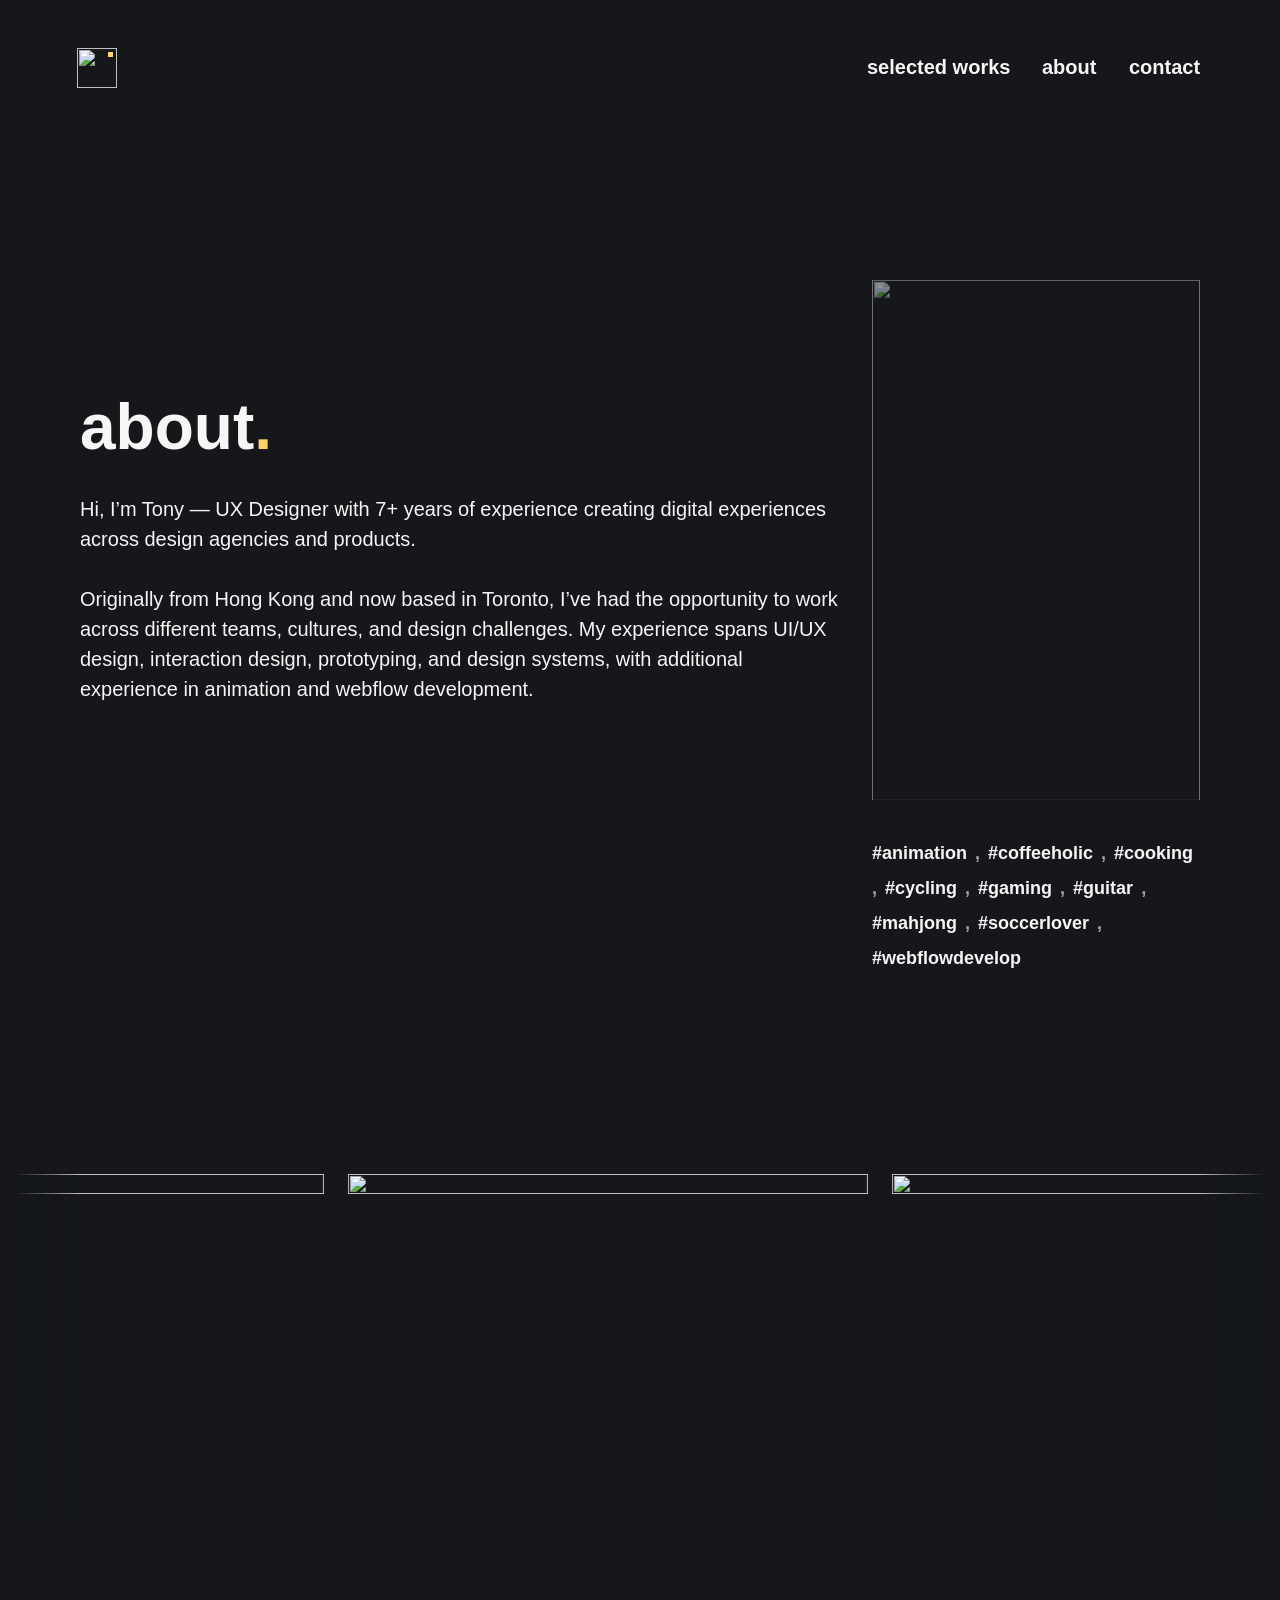
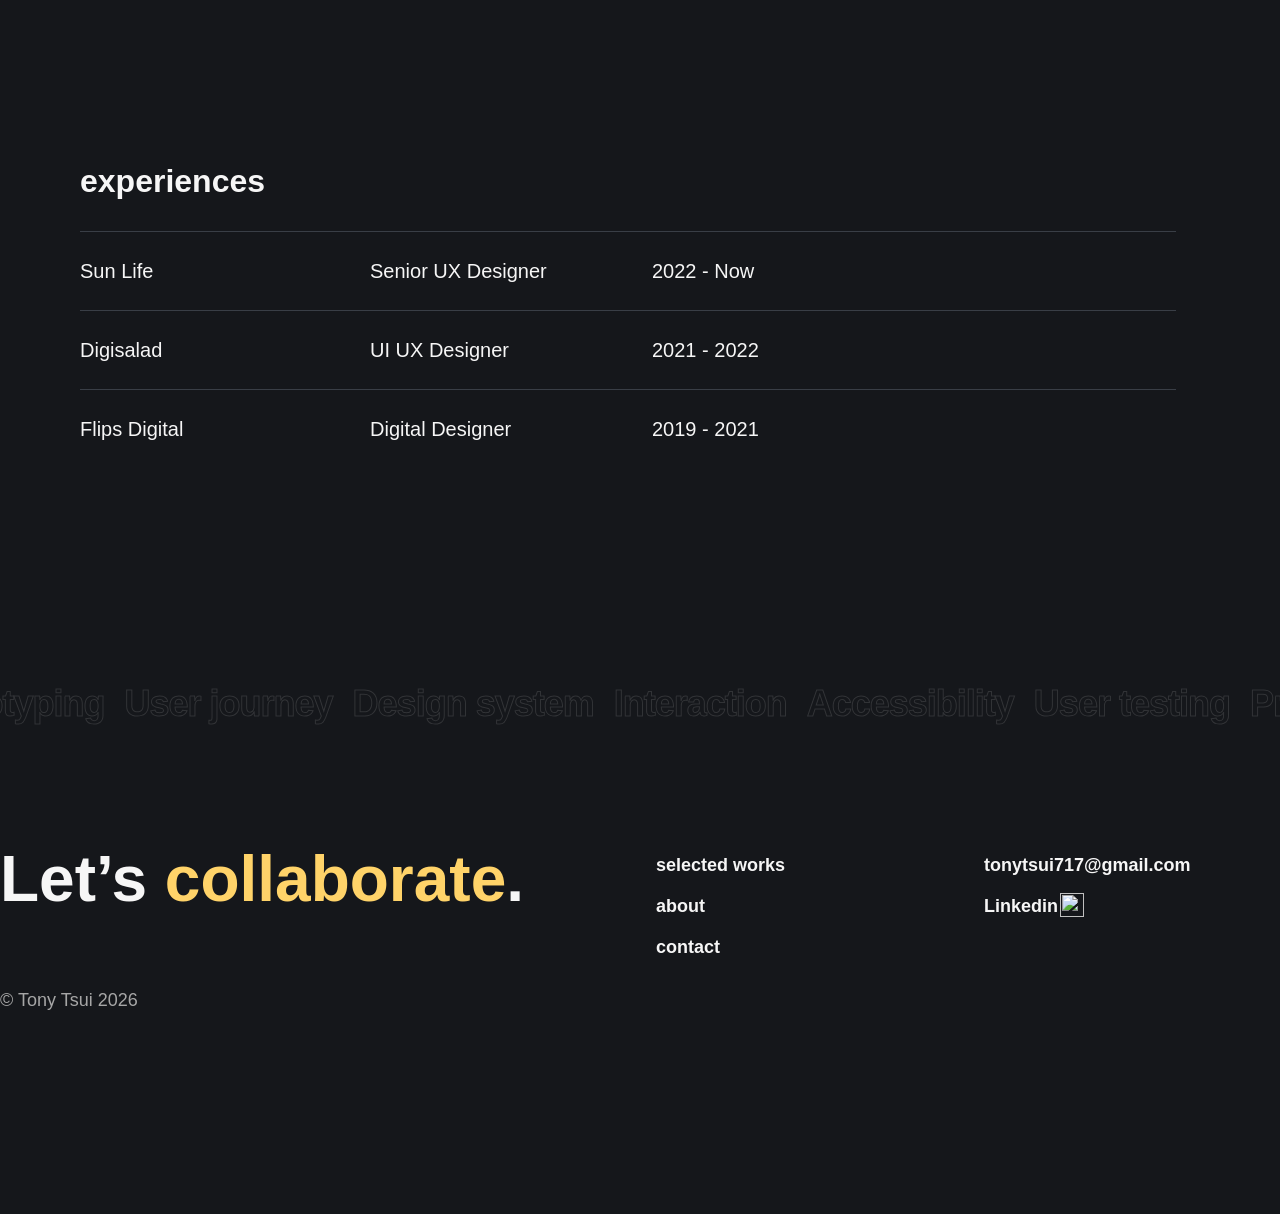
==== commit 2345992f: "push 20260921" ====
--- a/about.html
+++ b/about.html
@@ -1,4 +1,4 @@
-<!DOCTYPE html><!-- Handled by Exflow.site --><html data-wf-page="6278ef9351a57927dd02096f" data-wf-site="6278ef9351a5790c0102096b"><head><meta charset="utf-8"/><link href="https://cdn.prod.website-files.com" rel="preconnect" /><title>About | Tony Tsui | UI UX Designer</title><meta content="About | Tony Tsui | UI UX Designer" property="og:title"/><meta content="About | Tony Tsui | UI UX Designer" name="twitter:title"/><meta content="width=device-width, initial-scale=1" name="viewport"/><meta content="Webflow" name="generator"/><link href="css/tonytsui02.webflow.shared.bb4090265.css" rel="stylesheet" type="text/css"  /><style>@media (min-width:992px) {html.w-mod-js:not(.w-mod-ix) [data-w-id="4ae07b9c-5c5b-afa6-ce00-75dd658d9ab0"] {opacity:0;}}@media (max-width:991px) and (min-width:768px) {html.w-mod-js:not(.w-mod-ix) [data-w-id="4ae07b9c-5c5b-afa6-ce00-75dd658d9ab0"] {opacity:0;}}@media (max-width:767px) and (min-width:480px) {html.w-mod-js:not(.w-mod-ix) [data-w-id="4ae07b9c-5c5b-afa6-ce00-75dd658d9ab0"] {opacity:0;}}</style><style>html.w-mod-js:not(.w-mod-ix3) :is(.lighting-deco, .footer, .section, .text-xxl-bold, .image.horizontal, .line-grey) {visibility: hidden !important;}</style><link href="https://fonts.googleapis.com" rel="preconnect"/><link href="https://fonts.gstatic.com" rel="preconnect" /><script src="https://ajax.googleapis.com/ajax/libs/webfont/1.6.26/webfont.js" type="text/javascript"></script><script type="text/javascript">WebFont.load({  google: {    families: ["Rethink Sans:400,500,600,700,800"]  }});</script><script type="text/javascript">!function(o,c){var n=c.documentElement,t=" w-mod-";n.className+=t+"js",("ontouchstart"in o||o.DocumentTouch&&c instanceof DocumentTouch)&&(n.className+=t+"touch")}(window,document);</script><link href="https://cdn.prod.website-files.com/6278ef9351a5790c0102096b/6a7906ea44d33de72ee11192_logo-black.png" rel="icon" type="image/png" sizes="32x32" media="(prefers-color-scheme: light)"/><link href="https://cdn.prod.website-files.com/6278ef9351a5790c0102096b/6a7906c2f65628eece2cc0c5_logo-white.png" rel="icon" type="image/png" sizes="32x32" media="(prefers-color-scheme: dark)"/><link href="https://cdn.prod.website-files.com/6278ef9351a5790c0102096b/6a7906ea44d33de72ee11196_logo-black.png" rel="icon" type="image/png" sizes="48x48"/><link href="https://cdn.prod.website-files.com/6278ef9351a5790c0102096b/6a7906eaf65628eece2cc23e_logo-black.png" rel="apple-touch-icon" sizes="180x180"/><link href="https://cdn.prod.website-files.com/6278ef9351a5790c0102096b/6a7906ea59c23d27cd52f493_logo-black.png" rel="icon" type="image/png" sizes="192x192"/><link href="https://cdn.prod.website-files.com/6278ef9351a5790c0102096b/6a7906eacbc6c4bf9d275603_logo-black.png" rel="icon" type="image/png" sizes="512x512"/><style>
+<!DOCTYPE html><!-- Handled by Exflow.site --><html data-wf-page="6278ef9351a57927dd02096f" data-wf-site="6278ef9351a5790c0102096b"><head><meta charset="utf-8"/><link href="https://cdn.prod.website-files.com" rel="preconnect" /><title>About | Tony Tsui | UI UX Designer</title><meta content="About | Tony Tsui | UI UX Designer" property="og:title"/><meta content="About | Tony Tsui | UI UX Designer" name="twitter:title"/><meta content="width=device-width, initial-scale=1" name="viewport"/><meta content="Webflow" name="generator"/><link href="css/tonytsui02.webflow.shared.4b5d8e3d2.css" rel="stylesheet" type="text/css"  /><style>@media (min-width:992px) {html.w-mod-js:not(.w-mod-ix) [data-w-id="4ae07b9c-5c5b-afa6-ce00-75dd658d9ab0"] {opacity:0;}}@media (max-width:991px) and (min-width:768px) {html.w-mod-js:not(.w-mod-ix) [data-w-id="4ae07b9c-5c5b-afa6-ce00-75dd658d9ab0"] {opacity:0;}}@media (max-width:767px) and (min-width:480px) {html.w-mod-js:not(.w-mod-ix) [data-w-id="4ae07b9c-5c5b-afa6-ce00-75dd658d9ab0"] {opacity:0;}}</style><style>html.w-mod-js:not(.w-mod-ix3) :is(.lighting-deco, .footer, .section, .text-xxl-bold, .image.horizontal, .line-grey) {visibility: hidden !important;}</style><link href="https://fonts.googleapis.com" rel="preconnect"/><link href="https://fonts.gstatic.com" rel="preconnect" /><script src="https://ajax.googleapis.com/ajax/libs/webfont/1.6.26/webfont.js" type="text/javascript"></script><script type="text/javascript">WebFont.load({  google: {    families: ["Rethink Sans:400,500,600,700,800"]  }});</script><script type="text/javascript">!function(o,c){var n=c.documentElement,t=" w-mod-";n.className+=t+"js",("ontouchstart"in o||o.DocumentTouch&&c instanceof DocumentTouch)&&(n.className+=t+"touch")}(window,document);</script><link href="https://cdn.prod.website-files.com/6278ef9351a5790c0102096b/6a7906ea44d33de72ee11192_logo-black.png" rel="icon" type="image/png" sizes="32x32" media="(prefers-color-scheme: light)"/><link href="https://cdn.prod.website-files.com/6278ef9351a5790c0102096b/6a7906c2f65628eece2cc0c5_logo-white.png" rel="icon" type="image/png" sizes="32x32" media="(prefers-color-scheme: dark)"/><link href="https://cdn.prod.website-files.com/6278ef9351a5790c0102096b/6a7906ea44d33de72ee11196_logo-black.png" rel="icon" type="image/png" sizes="48x48"/><link href="https://cdn.prod.website-files.com/6278ef9351a5790c0102096b/6a7906eaf65628eece2cc23e_logo-black.png" rel="apple-touch-icon" sizes="180x180"/><link href="https://cdn.prod.website-files.com/6278ef9351a5790c0102096b/6a7906ea59c23d27cd52f493_logo-black.png" rel="icon" type="image/png" sizes="192x192"/><link href="https://cdn.prod.website-files.com/6278ef9351a5790c0102096b/6a7906eacbc6c4bf9d275603_logo-black.png" rel="icon" type="image/png" sizes="512x512"/><style>
 
   html {
     overflow: -moz-hidden-unscrollable;
--- a/css/tonytsui02.webflow.shared.4b5d8e3d2.css
+++ b/css/tonytsui02.webflow.shared.4b5d8e3d2.css
@@ -0,0 +1,4630 @@
+html {
+  -webkit-text-size-adjust: 100%;
+  -ms-text-size-adjust: 100%;
+  font-family: sans-serif;
+}
+
+body {
+  margin: 0;
+}
+
+article, aside, details, figcaption, figure, footer, header, hgroup, main, menu, nav, section, summary {
+  display: block;
+}
+
+audio, canvas, progress, video {
+  vertical-align: baseline;
+  display: inline-block;
+}
+
+audio:not([controls]) {
+  height: 0;
+  display: none;
+}
+
+[hidden], template {
+  display: none;
+}
+
+a {
+  background-color: #0000;
+}
+
+a:active, a:hover {
+  outline: 0;
+}
+
+abbr[title] {
+  border-bottom: 1px dotted;
+}
+
+b, strong {
+  font-weight: bold;
+}
+
+dfn {
+  font-style: italic;
+}
+
+h1 {
+  margin: .67em 0;
+  font-size: 2em;
+}
+
+mark {
+  color: #000;
+  background: #ff0;
+}
+
+small {
+  font-size: 80%;
+}
+
+sub, sup {
+  vertical-align: baseline;
+  font-size: 75%;
+  line-height: 0;
+  position: relative;
+}
+
+sup {
+  top: -.5em;
+}
+
+sub {
+  bottom: -.25em;
+}
+
+img {
+  border: 0;
+}
+
+svg:not(:root) {
+  overflow: hidden;
+}
+
+hr {
+  box-sizing: content-box;
+  height: 0;
+}
+
+pre {
+  overflow: auto;
+}
+
+code, kbd, pre, samp {
+  font-family: monospace;
+  font-size: 1em;
+}
+
+button, input, optgroup, select, textarea {
+  color: inherit;
+  font: inherit;
+  margin: 0;
+}
+
+button {
+  overflow: visible;
+}
+
+button, select {
+  text-transform: none;
+}
+
+button, html input[type="button"], input[type="reset"] {
+  -webkit-appearance: button;
+  cursor: pointer;
+}
+
+button[disabled], html input[disabled] {
+  cursor: default;
+}
+
+button::-moz-focus-inner, input::-moz-focus-inner {
+  border: 0;
+  padding: 0;
+}
+
+input {
+  line-height: normal;
+}
+
+input[type="checkbox"], input[type="radio"] {
+  box-sizing: border-box;
+  padding: 0;
+}
+
+input[type="number"]::-webkit-inner-spin-button, input[type="number"]::-webkit-outer-spin-button {
+  height: auto;
+}
+
+input[type="search"] {
+  -webkit-appearance: none;
+}
+
+input[type="search"]::-webkit-search-cancel-button, input[type="search"]::-webkit-search-decoration {
+  -webkit-appearance: none;
+}
+
+legend {
+  border: 0;
+  padding: 0;
+}
+
+textarea {
+  overflow: auto;
+}
+
+optgroup {
+  font-weight: bold;
+}
+
+table {
+  border-collapse: collapse;
+  border-spacing: 0;
+}
+
+td, th {
+  padding: 0;
+}
+
+@font-face {
+  font-family: webflow-icons;
+  src: url("[data-uri]") format("truetype");
+  font-weight: normal;
+  font-style: normal;
+}
+
+[class^="w-icon-"], [class*=" w-icon-"] {
+  speak: none;
+  font-variant: normal;
+  text-transform: none;
+  -webkit-font-smoothing: antialiased;
+  -moz-osx-font-smoothing: grayscale;
+  font-style: normal;
+  font-weight: normal;
+  line-height: 1;
+  font-family: webflow-icons !important;
+}
+
+.w-icon-slider-right:before {
+  content: "";
+}
+
+.w-icon-slider-left:before {
+  content: "";
+}
+
+.w-icon-nav-menu:before {
+  content: "";
+}
+
+.w-icon-arrow-down:before, .w-icon-dropdown-toggle:before {
+  content: "";
+}
+
+.w-icon-file-upload-remove:before {
+  content: "";
+}
+
+.w-icon-file-upload-icon:before {
+  content: "";
+}
+
+* {
+  box-sizing: border-box;
+}
+
+html {
+  height: 100%;
+}
+
+body {
+  color: #333;
+  background-color: #fff;
+  min-height: 100%;
+  margin: 0;
+  font-family: Arial, sans-serif;
+  font-size: 14px;
+  line-height: 20px;
+}
+
+img {
+  vertical-align: middle;
+  max-width: 100%;
+  display: inline-block;
+}
+
+html.w-mod-touch * {
+  background-attachment: scroll !important;
+}
+
+.w-block {
+  display: block;
+}
+
+.w-inline-block {
+  max-width: 100%;
+  display: inline-block;
+}
+
+.w-clearfix:before, .w-clearfix:after {
+  content: " ";
+  grid-area: 1 / 1 / 2 / 2;
+  display: table;
+}
+
+.w-clearfix:after {
+  clear: both;
+}
+
+.w-hidden {
+  display: none;
+}
+
+.w-button {
+  color: #fff;
+  line-height: inherit;
+  cursor: pointer;
+  background-color: #3898ec;
+  border: 0;
+  border-radius: 0;
+  padding: 9px 15px;
+  text-decoration: none;
+  display: inline-block;
+}
+
+input.w-button {
+  -webkit-appearance: button;
+}
+
+:where(button.w-popover-trigger) {
+  color: inherit;
+  cursor: pointer;
+  font: inherit;
+  line-height: inherit;
+  text-align: inherit;
+  -webkit-text-decoration: inherit;
+  text-decoration: inherit;
+  background-color: #0000;
+  border: 0;
+  margin: 0;
+  padding: 0;
+}
+
+.w-popover {
+  position-anchor: none;
+}
+
+.w-popover[popover]:not(:popover-open) {
+  display: none;
+}
+
+html[data-w-dynpage] [data-w-cloak] {
+  color: #0000 !important;
+}
+
+.w-code-block {
+  margin: unset;
+}
+
+pre.w-code-block code {
+  all: inherit;
+}
+
+pre.w-code-block code > span {
+  display: block !important;
+}
+
+.w-optimization {
+  display: contents;
+}
+
+.w-webflow-badge, .w-webflow-badge > img {
+  box-sizing: unset;
+  width: unset;
+  height: unset;
+  max-height: unset;
+  max-width: unset;
+  min-height: unset;
+  min-width: unset;
+  margin: unset;
+  padding: unset;
+  float: unset;
+  clear: unset;
+  border: unset;
+  border-radius: unset;
+  background: unset;
+  background-image: unset;
+  background-position: unset;
+  background-size: unset;
+  background-repeat: unset;
+  background-origin: unset;
+  background-clip: unset;
+  background-attachment: unset;
+  background-color: unset;
+  box-shadow: unset;
+  transform: unset;
+  direction: unset;
+  font-family: unset;
+  font-weight: unset;
+  color: unset;
+  font-size: unset;
+  line-height: unset;
+  font-style: unset;
+  font-variant: unset;
+  text-align: unset;
+  letter-spacing: unset;
+  -webkit-text-decoration: unset;
+  text-decoration: unset;
+  text-indent: unset;
+  text-transform: unset;
+  list-style-type: unset;
+  text-shadow: unset;
+  vertical-align: unset;
+  cursor: unset;
+  white-space: unset;
+  word-break: unset;
+  word-spacing: unset;
+  word-wrap: unset;
+  transition: unset;
+}
+
+.w-webflow-badge {
+  white-space: nowrap;
+  cursor: pointer;
+  box-shadow: 0 0 0 1px #0000001a, 0 1px 3px #0000001a;
+  visibility: visible !important;
+  opacity: 1 !important;
+  z-index: 2147483647 !important;
+  color: #aaadb0 !important;
+  width: auto !important;
+  height: auto !important;
+  overflow: unset !important;
+  background-color: #fff !important;
+  border-radius: 3px !important;
+  margin: 0 !important;
+  padding: 6px !important;
+  font-size: 12px !important;
+  line-height: 14px !important;
+  text-decoration: none !important;
+  display: inline-block !important;
+  position: fixed !important;
+  inset: auto 12px 12px auto !important;
+  transform: none !important;
+}
+
+.w-webflow-badge > img {
+  position: unset;
+  visibility: unset !important;
+  opacity: 1 !important;
+  vertical-align: middle !important;
+  display: inline-block !important;
+}
+
+h1, h2, h3, h4, h5, h6 {
+  margin-bottom: 10px;
+  font-weight: bold;
+}
+
+h1 {
+  margin-top: 20px;
+  font-size: 38px;
+  line-height: 44px;
+}
+
+h2 {
+  margin-top: 20px;
+  font-size: 32px;
+  line-height: 36px;
+}
+
+h3 {
+  margin-top: 20px;
+  font-size: 24px;
+  line-height: 30px;
+}
+
+h4 {
+  margin-top: 10px;
+  font-size: 18px;
+  line-height: 24px;
+}
+
+h5 {
+  margin-top: 10px;
+  font-size: 14px;
+  line-height: 20px;
+}
+
+h6 {
+  margin-top: 10px;
+  font-size: 12px;
+  line-height: 18px;
+}
+
+p {
+  margin-top: 0;
+  margin-bottom: 10px;
+}
+
+blockquote {
+  border-left: 5px solid #e2e2e2;
+  margin: 0 0 10px;
+  padding: 10px 20px;
+  font-size: 18px;
+  line-height: 22px;
+}
+
+figure {
+  margin: 0 0 10px;
+}
+
+figcaption {
+  text-align: center;
+  margin-top: 5px;
+}
+
+ul, ol {
+  margin-top: 0;
+  margin-bottom: 10px;
+  padding-left: 40px;
+}
+
+.w-list-unstyled {
+  padding-left: 0;
+  list-style: none;
+}
+
+.w-embed:before, .w-embed:after {
+  content: " ";
+  grid-area: 1 / 1 / 2 / 2;
+  display: table;
+}
+
+.w-embed:after {
+  clear: both;
+}
+
+.w-video {
+  width: 100%;
+  padding: 0;
+  position: relative;
+}
+
+.w-video iframe, .w-video object, .w-video embed {
+  border: none;
+  width: 100%;
+  height: 100%;
+  position: absolute;
+  top: 0;
+  left: 0;
+}
+
+fieldset {
+  border: 0;
+  margin: 0;
+  padding: 0;
+}
+
+button, [type="button"], [type="reset"] {
+  cursor: pointer;
+  -webkit-appearance: button;
+  border: 0;
+}
+
+.w-form {
+  margin: 0 0 15px;
+}
+
+.w-form-done {
+  text-align: center;
+  background-color: #ddd;
+  padding: 20px;
+  display: none;
+}
+
+.w-form-fail {
+  background-color: #ffdede;
+  margin-top: 10px;
+  padding: 10px;
+  display: none;
+}
+
+label {
+  margin-bottom: 5px;
+  font-weight: bold;
+  display: block;
+}
+
+.w-input, .w-select {
+  color: #333;
+  vertical-align: middle;
+  background-color: #fff;
+  border: 1px solid #ccc;
+  width: 100%;
+  height: 38px;
+  margin-bottom: 10px;
+  padding: 8px 12px;
+  font-size: 14px;
+  line-height: 1.42857;
+  display: block;
+}
+
+.w-input::placeholder, .w-select::placeholder {
+  color: #999;
+}
+
+.w-input:focus, .w-select:focus {
+  border-color: #3898ec;
+  outline: 0;
+}
+
+.w-input[disabled], .w-select[disabled], .w-input[readonly], .w-select[readonly], fieldset[disabled] .w-input, fieldset[disabled] .w-select {
+  cursor: not-allowed;
+}
+
+.w-input[disabled]:not(.w-input-disabled), .w-select[disabled]:not(.w-input-disabled), .w-input[readonly], .w-select[readonly], fieldset[disabled]:not(.w-input-disabled) .w-input, fieldset[disabled]:not(.w-input-disabled) .w-select {
+  background-color: #eee;
+}
+
+textarea.w-input, textarea.w-select {
+  height: auto;
+}
+
+.w-select {
+  background-color: #f3f3f3;
+}
+
+.w-select[multiple] {
+  height: auto;
+}
+
+.w-form-label {
+  cursor: pointer;
+  margin-bottom: 0;
+  font-weight: normal;
+  display: inline-block;
+}
+
+.w-radio {
+  margin-bottom: 5px;
+  padding-left: 20px;
+  display: block;
+}
+
+.w-radio:before, .w-radio:after {
+  content: " ";
+  grid-area: 1 / 1 / 2 / 2;
+  display: table;
+}
+
+.w-radio:after {
+  clear: both;
+}
+
+.w-radio-input {
+  float: left;
+  margin: 3px 0 0 -20px;
+  line-height: normal;
+}
+
+.w-file-upload {
+  margin-bottom: 10px;
+  display: block;
+}
+
+.w-file-upload-input {
+  opacity: 0;
+  z-index: -100;
+  width: .1px;
+  height: .1px;
+  position: absolute;
+  overflow: hidden;
+}
+
+.w-file-upload-default, .w-file-upload-uploading, .w-file-upload-success {
+  color: #333;
+  display: inline-block;
+}
+
+.w-file-upload-error {
+  margin-top: 10px;
+  display: block;
+}
+
+.w-file-upload-default.w-hidden, .w-file-upload-uploading.w-hidden, .w-file-upload-error.w-hidden, .w-file-upload-success.w-hidden {
+  display: none;
+}
+
+.w-file-upload-uploading-btn {
+  cursor: pointer;
+  background-color: #fafafa;
+  border: 1px solid #ccc;
+  margin: 0;
+  padding: 8px 12px;
+  font-size: 14px;
+  font-weight: normal;
+  display: flex;
+}
+
+.w-file-upload-file {
+  background-color: #fafafa;
+  border: 1px solid #ccc;
+  flex-grow: 1;
+  justify-content: space-between;
+  margin: 0;
+  padding: 8px 9px 8px 11px;
+  display: flex;
+}
+
+.w-file-upload-file-name {
+  font-size: 14px;
+  font-weight: normal;
+  display: block;
+}
+
+.w-file-remove-link {
+  cursor: pointer;
+  width: auto;
+  height: auto;
+  margin-top: 3px;
+  margin-left: 10px;
+  padding: 3px;
+  display: block;
+}
+
+.w-icon-file-upload-remove {
+  margin: auto;
+  font-size: 10px;
+}
+
+.w-file-upload-error-msg {
+  color: #ea384c;
+  padding: 2px 0;
+  display: inline-block;
+}
+
+.w-file-upload-info {
+  padding: 0 12px;
+  line-height: 38px;
+  display: inline-block;
+}
+
+.w-file-upload-label {
+  cursor: pointer;
+  background-color: #fafafa;
+  border: 1px solid #ccc;
+  margin: 0;
+  padding: 8px 12px;
+  font-size: 14px;
+  font-weight: normal;
+  display: inline-block;
+}
+
+.w-icon-file-upload-icon, .w-icon-file-upload-uploading {
+  width: 20px;
+  margin-right: 8px;
+  display: inline-block;
+}
+
+.w-icon-file-upload-uploading {
+  height: 20px;
+}
+
+.w-container {
+  max-width: 940px;
+  margin-left: auto;
+  margin-right: auto;
+}
+
+.w-container:before, .w-container:after {
+  content: " ";
+  grid-area: 1 / 1 / 2 / 2;
+  display: table;
+}
+
+.w-container:after {
+  clear: both;
+}
+
+.w-container .w-row {
+  margin-left: -10px;
+  margin-right: -10px;
+}
+
+.w-row:before, .w-row:after {
+  content: " ";
+  grid-area: 1 / 1 / 2 / 2;
+  display: table;
+}
+
+.w-row:after {
+  clear: both;
+}
+
+.w-row .w-row {
+  margin-left: 0;
+  margin-right: 0;
+}
+
+.w-col {
+  float: left;
+  width: 100%;
+  min-height: 1px;
+  padding-left: 10px;
+  padding-right: 10px;
+  position: relative;
+}
+
+.w-col .w-col {
+  padding-left: 0;
+  padding-right: 0;
+}
+
+.w-col-1 {
+  width: 8.33333%;
+}
+
+.w-col-2 {
+  width: 16.6667%;
+}
+
+.w-col-3 {
+  width: 25%;
+}
+
+.w-col-4 {
+  width: 33.3333%;
+}
+
+.w-col-5 {
+  width: 41.6667%;
+}
+
+.w-col-6 {
+  width: 50%;
+}
+
+.w-col-7 {
+  width: 58.3333%;
+}
+
+.w-col-8 {
+  width: 66.6667%;
+}
+
+.w-col-9 {
+  width: 75%;
+}
+
+.w-col-10 {
+  width: 83.3333%;
+}
+
+.w-col-11 {
+  width: 91.6667%;
+}
+
+.w-col-12 {
+  width: 100%;
+}
+
+.w-hidden-main {
+  display: none !important;
+}
+
+@media screen and (max-width: 991px) {
+  .w-container {
+    max-width: 728px;
+  }
+
+  .w-hidden-main {
+    display: inherit !important;
+  }
+
+  .w-hidden-medium {
+    display: none !important;
+  }
+
+  .w-col-medium-1 {
+    width: 8.33333%;
+  }
+
+  .w-col-medium-2 {
+    width: 16.6667%;
+  }
+
+  .w-col-medium-3 {
+    width: 25%;
+  }
+
+  .w-col-medium-4 {
+    width: 33.3333%;
+  }
+
+  .w-col-medium-5 {
+    width: 41.6667%;
+  }
+
+  .w-col-medium-6 {
+    width: 50%;
+  }
+
+  .w-col-medium-7 {
+    width: 58.3333%;
+  }
+
+  .w-col-medium-8 {
+    width: 66.6667%;
+  }
+
+  .w-col-medium-9 {
+    width: 75%;
+  }
+
+  .w-col-medium-10 {
+    width: 83.3333%;
+  }
+
+  .w-col-medium-11 {
+    width: 91.6667%;
+  }
+
+  .w-col-medium-12 {
+    width: 100%;
+  }
+
+  .w-col-stack {
+    width: 100%;
+    left: auto;
+    right: auto;
+  }
+}
+
+@media screen and (max-width: 767px) {
+  .w-hidden-main, .w-hidden-medium {
+    display: inherit !important;
+  }
+
+  .w-hidden-small {
+    display: none !important;
+  }
+
+  .w-row, .w-container .w-row {
+    margin-left: 0;
+    margin-right: 0;
+  }
+
+  .w-col {
+    width: 100%;
+    left: auto;
+    right: auto;
+  }
+
+  .w-col-small-1 {
+    width: 8.33333%;
+  }
+
+  .w-col-small-2 {
+    width: 16.6667%;
+  }
+
+  .w-col-small-3 {
+    width: 25%;
+  }
+
+  .w-col-small-4 {
+    width: 33.3333%;
+  }
+
+  .w-col-small-5 {
+    width: 41.6667%;
+  }
+
+  .w-col-small-6 {
+    width: 50%;
+  }
+
+  .w-col-small-7 {
+    width: 58.3333%;
+  }
+
+  .w-col-small-8 {
+    width: 66.6667%;
+  }
+
+  .w-col-small-9 {
+    width: 75%;
+  }
+
+  .w-col-small-10 {
+    width: 83.3333%;
+  }
+
+  .w-col-small-11 {
+    width: 91.6667%;
+  }
+
+  .w-col-small-12 {
+    width: 100%;
+  }
+}
+
+@media screen and (max-width: 479px) {
+  .w-container {
+    max-width: none;
+  }
+
+  .w-hidden-main, .w-hidden-medium, .w-hidden-small {
+    display: inherit !important;
+  }
+
+  .w-hidden-tiny {
+    display: none !important;
+  }
+
+  .w-col {
+    width: 100%;
+  }
+
+  .w-col-tiny-1 {
+    width: 8.33333%;
+  }
+
+  .w-col-tiny-2 {
+    width: 16.6667%;
+  }
+
+  .w-col-tiny-3 {
+    width: 25%;
+  }
+
+  .w-col-tiny-4 {
+    width: 33.3333%;
+  }
+
+  .w-col-tiny-5 {
+    width: 41.6667%;
+  }
+
+  .w-col-tiny-6 {
+    width: 50%;
+  }
+
+  .w-col-tiny-7 {
+    width: 58.3333%;
+  }
+
+  .w-col-tiny-8 {
+    width: 66.6667%;
+  }
+
+  .w-col-tiny-9 {
+    width: 75%;
+  }
+
+  .w-col-tiny-10 {
+    width: 83.3333%;
+  }
+
+  .w-col-tiny-11 {
+    width: 91.6667%;
+  }
+
+  .w-col-tiny-12 {
+    width: 100%;
+  }
+}
+
+.w-widget {
+  position: relative;
+}
+
+.w-widget-map {
+  width: 100%;
+  height: 400px;
+}
+
+.w-widget-map label {
+  width: auto;
+  display: inline;
+}
+
+.w-widget-map img {
+  max-width: inherit;
+}
+
+.w-widget-map .gm-style-iw {
+  text-align: center;
+}
+
+.w-widget-map .gm-style-iw > button {
+  display: none !important;
+}
+
+.w-widget-twitter {
+  overflow: hidden;
+}
+
+.w-widget-twitter-count-shim {
+  vertical-align: top;
+  text-align: center;
+  background: #fff;
+  border: 1px solid #758696;
+  border-radius: 3px;
+  width: 28px;
+  height: 20px;
+  display: inline-block;
+  position: relative;
+}
+
+.w-widget-twitter-count-shim * {
+  pointer-events: none;
+  -webkit-user-select: none;
+  user-select: none;
+}
+
+.w-widget-twitter-count-shim .w-widget-twitter-count-inner {
+  text-align: center;
+  color: #999;
+  font-family: serif;
+  font-size: 15px;
+  line-height: 12px;
+  position: relative;
+}
+
+.w-widget-twitter-count-shim .w-widget-twitter-count-clear {
+  display: block;
+  position: relative;
+}
+
+.w-widget-twitter-count-shim.w--large {
+  width: 36px;
+  height: 28px;
+}
+
+.w-widget-twitter-count-shim.w--large .w-widget-twitter-count-inner {
+  font-size: 18px;
+  line-height: 18px;
+}
+
+.w-widget-twitter-count-shim:not(.w--vertical) {
+  margin-left: 5px;
+  margin-right: 8px;
+}
+
+.w-widget-twitter-count-shim:not(.w--vertical).w--large {
+  margin-left: 6px;
+}
+
+.w-widget-twitter-count-shim:not(.w--vertical):before, .w-widget-twitter-count-shim:not(.w--vertical):after {
+  content: " ";
+  pointer-events: none;
+  border: solid #0000;
+  width: 0;
+  height: 0;
+  position: absolute;
+  top: 50%;
+  left: 0;
+}
+
+.w-widget-twitter-count-shim:not(.w--vertical):before {
+  border-width: 4px;
+  border-color: #75869600 #5d6c7b #75869600 #75869600;
+  margin-top: -4px;
+  margin-left: -9px;
+}
+
+.w-widget-twitter-count-shim:not(.w--vertical).w--large:before {
+  border-width: 5px;
+  margin-top: -5px;
+  margin-left: -10px;
+}
+
+.w-widget-twitter-count-shim:not(.w--vertical):after {
+  border-width: 4px;
+  border-color: #fff0 #fff #fff0 #fff0;
+  margin-top: -4px;
+  margin-left: -8px;
+}
+
+.w-widget-twitter-count-shim:not(.w--vertical).w--large:after {
+  border-width: 5px;
+  margin-top: -5px;
+  margin-left: -9px;
+}
+
+.w-widget-twitter-count-shim.w--vertical {
+  width: 61px;
+  height: 33px;
+  margin-bottom: 8px;
+}
+
+.w-widget-twitter-count-shim.w--vertical:before, .w-widget-twitter-count-shim.w--vertical:after {
+  content: " ";
+  pointer-events: none;
+  border: solid #0000;
+  width: 0;
+  height: 0;
+  position: absolute;
+  top: 100%;
+  left: 50%;
+}
+
+.w-widget-twitter-count-shim.w--vertical:before {
+  border-width: 5px;
+  border-color: #5d6c7b #75869600 #75869600;
+  margin-left: -5px;
+}
+
+.w-widget-twitter-count-shim.w--vertical:after {
+  border-width: 4px;
+  border-color: #fff #fff0 #fff0;
+  margin-left: -4px;
+}
+
+.w-widget-twitter-count-shim.w--vertical .w-widget-twitter-count-inner {
+  font-size: 18px;
+  line-height: 22px;
+}
+
+.w-widget-twitter-count-shim.w--vertical.w--large {
+  width: 76px;
+}
+
+.w-background-video {
+  color: #fff;
+  height: 500px;
+  position: relative;
+  overflow: hidden;
+}
+
+.w-background-video > video {
+  object-fit: cover;
+  z-index: -100;
+  background-position: 50%;
+  background-size: cover;
+  width: 100%;
+  height: 100%;
+  margin: auto;
+  position: absolute;
+  inset: -100%;
+}
+
+.w-background-video > video::-webkit-media-controls-start-playback-button {
+  -webkit-appearance: none;
+  display: none !important;
+}
+
+.w-background-video--control {
+  background-color: #0000;
+  padding: 0;
+  position: absolute;
+  bottom: 1em;
+  right: 1em;
+}
+
+.w-background-video--control > [hidden] {
+  display: none !important;
+}
+
+.w-slider {
+  text-align: center;
+  clear: both;
+  -webkit-tap-highlight-color: #0000;
+  tap-highlight-color: #0000;
+  background: #ddd;
+  height: 300px;
+  position: relative;
+}
+
+.w-slider-mask {
+  z-index: 1;
+  white-space: nowrap;
+  height: 100%;
+  display: block;
+  position: relative;
+  left: 0;
+  right: 0;
+  overflow: hidden;
+}
+
+.w-slide {
+  vertical-align: top;
+  white-space: normal;
+  text-align: left;
+  width: 100%;
+  height: 100%;
+  display: inline-block;
+  position: relative;
+}
+
+.w-slider-nav {
+  z-index: 2;
+  text-align: center;
+  -webkit-tap-highlight-color: #0000;
+  tap-highlight-color: #0000;
+  height: 40px;
+  margin: auto;
+  padding-top: 10px;
+  position: absolute;
+  inset: auto 0 0;
+}
+
+.w-slider-nav.w-round > div {
+  border-radius: 100%;
+}
+
+.w-slider-nav.w-num > div {
+  width: auto;
+  height: auto;
+  font-size: inherit;
+  line-height: inherit;
+  padding: .2em .5em;
+}
+
+.w-slider-nav.w-shadow > div {
+  box-shadow: 0 0 3px #3336;
+}
+
+.w-slider-nav-invert {
+  color: #fff;
+}
+
+.w-slider-nav-invert > div {
+  background-color: #2226;
+}
+
+.w-slider-nav-invert > div.w-active {
+  background-color: #222;
+}
+
+.w-slider-dot {
+  cursor: pointer;
+  background-color: #fff6;
+  width: 1em;
+  height: 1em;
+  margin: 0 3px .5em;
+  transition: background-color .1s, color .1s;
+  display: inline-block;
+  position: relative;
+}
+
+.w-slider-dot.w-active {
+  background-color: #fff;
+}
+
+.w-slider-dot:focus {
+  outline: none;
+  box-shadow: 0 0 0 2px #fff;
+}
+
+.w-slider-dot:focus.w-active {
+  box-shadow: none;
+}
+
+.w-slider-arrow-left, .w-slider-arrow-right {
+  cursor: pointer;
+  color: #fff;
+  -webkit-tap-highlight-color: #0000;
+  tap-highlight-color: #0000;
+  -webkit-user-select: none;
+  user-select: none;
+  width: 80px;
+  margin: auto;
+  font-size: 40px;
+  position: absolute;
+  inset: 0;
+  overflow: hidden;
+}
+
+.w-slider-arrow-left [class^="w-icon-"], .w-slider-arrow-right [class^="w-icon-"], .w-slider-arrow-left [class*=" w-icon-"], .w-slider-arrow-right [class*=" w-icon-"] {
+  position: absolute;
+}
+
+.w-slider-arrow-left:focus, .w-slider-arrow-right:focus {
+  outline: 0;
+}
+
+.w-slider-arrow-left {
+  z-index: 3;
+  right: auto;
+}
+
+.w-slider-arrow-right {
+  z-index: 4;
+  left: auto;
+}
+
+.w-icon-slider-left, .w-icon-slider-right {
+  width: 1em;
+  height: 1em;
+  margin: auto;
+  inset: 0;
+}
+
+.w-slider-aria-label {
+  clip: rect(0 0 0 0);
+  border: 0;
+  width: 1px;
+  height: 1px;
+  margin: -1px;
+  padding: 0;
+  position: absolute;
+  overflow: hidden;
+}
+
+.w-slider-force-show {
+  display: block !important;
+}
+
+.w-dropdown {
+  text-align: left;
+  z-index: 900;
+  margin-left: auto;
+  margin-right: auto;
+  display: inline-block;
+  position: relative;
+}
+
+.w-dropdown-btn, .w-dropdown-toggle, .w-dropdown-link {
+  vertical-align: top;
+  color: #222;
+  text-align: left;
+  white-space: nowrap;
+  margin-left: auto;
+  margin-right: auto;
+  padding: 20px;
+  text-decoration: none;
+  position: relative;
+}
+
+.w-dropdown-toggle {
+  -webkit-user-select: none;
+  user-select: none;
+  cursor: pointer;
+  padding-right: 40px;
+  display: inline-block;
+}
+
+.w-dropdown-toggle:focus {
+  outline: 0;
+}
+
+.w-icon-dropdown-toggle {
+  width: 1em;
+  height: 1em;
+  margin: auto 20px auto auto;
+  position: absolute;
+  top: 0;
+  bottom: 0;
+  right: 0;
+}
+
+.w-dropdown-list {
+  background: #ddd;
+  min-width: 100%;
+  display: none;
+  position: absolute;
+}
+
+.w-dropdown-list.w--open {
+  display: block;
+}
+
+.w-dropdown-link {
+  color: #222;
+  padding: 10px 20px;
+  display: block;
+}
+
+.w-dropdown-link.w--current {
+  color: #0082f3;
+}
+
+.w-dropdown-link:focus {
+  outline: 0;
+}
+
+.w-lightbox-backdrop {
+  cursor: auto;
+  letter-spacing: normal;
+  text-indent: 0;
+  text-shadow: none;
+  text-transform: none;
+  visibility: visible;
+  white-space: normal;
+  word-break: normal;
+  word-spacing: normal;
+  word-wrap: normal;
+  color: #fff;
+  text-align: center;
+  z-index: 2000;
+  opacity: 0;
+  -webkit-user-select: none;
+  -moz-user-select: none;
+  -webkit-tap-highlight-color: transparent;
+  background: #000000e6;
+  outline: 0;
+  font-family: Helvetica Neue, Helvetica, Ubuntu, Segoe UI, Verdana, sans-serif;
+  font-size: 17px;
+  font-style: normal;
+  font-weight: 300;
+  line-height: 1.2;
+  list-style: disc;
+  position: fixed;
+  inset: 0;
+  -webkit-transform: translate(0);
+}
+
+.w-lightbox-backdrop, .w-lightbox-container {
+  -webkit-overflow-scrolling: touch;
+  height: 100%;
+  overflow: auto;
+}
+
+.w-lightbox-content {
+  height: 100vh;
+  position: relative;
+  overflow: hidden;
+}
+
+.w-lightbox-view {
+  opacity: 0;
+  width: 100vw;
+  height: 100vh;
+  position: absolute;
+}
+
+.w-lightbox-view:before {
+  content: "";
+  height: 100vh;
+}
+
+.w-lightbox-group, .w-lightbox-group .w-lightbox-view, .w-lightbox-group .w-lightbox-view:before {
+  height: 86vh;
+}
+
+.w-lightbox-frame, .w-lightbox-view:before {
+  vertical-align: middle;
+  display: inline-block;
+}
+
+.w-lightbox-figure {
+  margin: 0;
+  position: relative;
+}
+
+.w-lightbox-group .w-lightbox-figure {
+  cursor: pointer;
+}
+
+.w-lightbox-img {
+  width: auto;
+  max-width: none;
+  height: auto;
+}
+
+.w-lightbox-image {
+  float: none;
+  max-width: 100vw;
+  max-height: 100vh;
+  display: block;
+}
+
+.w-lightbox-group .w-lightbox-image {
+  max-height: 86vh;
+}
+
+.w-lightbox-caption {
+  text-align: left;
+  text-overflow: ellipsis;
+  white-space: nowrap;
+  background: #0006;
+  padding: .5em 1em;
+  position: absolute;
+  bottom: 0;
+  left: 0;
+  right: 0;
+  overflow: hidden;
+}
+
+.w-lightbox-embed {
+  width: 100%;
+  height: 100%;
+  position: absolute;
+  inset: 0;
+}
+
+.w-lightbox-control {
+  cursor: pointer;
+  background-position: center;
+  background-repeat: no-repeat;
+  background-size: 24px;
+  width: 4em;
+  transition: all .3s;
+  position: absolute;
+  top: 0;
+}
+
+.w-lightbox-left {
+  background-image: url("[data-uri]");
+  display: none;
+  bottom: 0;
+  left: 0;
+}
+
+.w-lightbox-right {
+  background-image: url("[data-uri]");
+  display: none;
+  bottom: 0;
+  right: 0;
+}
+
+.w-lightbox-close {
+  background-image: url("[data-uri]");
+  background-size: 18px;
+  height: 2.6em;
+  right: 0;
+}
+
+.w-lightbox-strip {
+  white-space: nowrap;
+  padding: 0 1vh;
+  line-height: 0;
+  position: absolute;
+  bottom: 0;
+  left: 0;
+  right: 0;
+  overflow: auto hidden;
+}
+
+.w-lightbox-item {
+  box-sizing: content-box;
+  cursor: pointer;
+  width: 10vh;
+  padding: 2vh 1vh;
+  display: inline-block;
+  -webkit-transform: translate3d(0, 0, 0);
+}
+
+.w-lightbox-active {
+  opacity: .3;
+}
+
+.w-lightbox-thumbnail {
+  background: #222;
+  height: 10vh;
+  position: relative;
+  overflow: hidden;
+}
+
+.w-lightbox-thumbnail-image {
+  position: absolute;
+  top: 0;
+  left: 0;
+}
+
+.w-lightbox-thumbnail .w-lightbox-tall {
+  width: 100%;
+  top: 50%;
+  transform: translate(0, -50%);
+}
+
+.w-lightbox-thumbnail .w-lightbox-wide {
+  height: 100%;
+  left: 50%;
+  transform: translate(-50%);
+}
+
+.w-lightbox-spinner {
+  box-sizing: border-box;
+  border: 5px solid #0006;
+  border-radius: 50%;
+  width: 40px;
+  height: 40px;
+  margin-top: -20px;
+  margin-left: -20px;
+  animation: .8s linear infinite spin;
+  position: absolute;
+  top: 50%;
+  left: 50%;
+}
+
+.w-lightbox-spinner:after {
+  content: "";
+  border: 3px solid #0000;
+  border-bottom-color: #fff;
+  border-radius: 50%;
+  position: absolute;
+  inset: -4px;
+}
+
+.w-lightbox-hide {
+  display: none;
+}
+
+.w-lightbox-noscroll {
+  overflow: hidden;
+}
+
+@media (min-width: 768px) {
+  .w-lightbox-content {
+    height: 96vh;
+    margin-top: 2vh;
+  }
+
+  .w-lightbox-view, .w-lightbox-view:before {
+    height: 96vh;
+  }
+
+  .w-lightbox-group, .w-lightbox-group .w-lightbox-view, .w-lightbox-group .w-lightbox-view:before {
+    height: 84vh;
+  }
+
+  .w-lightbox-image {
+    max-width: 96vw;
+    max-height: 96vh;
+  }
+
+  .w-lightbox-group .w-lightbox-image {
+    max-width: 82.3vw;
+    max-height: 84vh;
+  }
+
+  .w-lightbox-left, .w-lightbox-right {
+    opacity: .5;
+    display: block;
+  }
+
+  .w-lightbox-close {
+    opacity: .8;
+  }
+
+  .w-lightbox-control:hover {
+    opacity: 1;
+  }
+}
+
+.w-lightbox-inactive, .w-lightbox-inactive:hover {
+  opacity: 0;
+}
+
+.w-richtext:before, .w-richtext:after {
+  content: " ";
+  grid-area: 1 / 1 / 2 / 2;
+  display: table;
+}
+
+.w-richtext:after {
+  clear: both;
+}
+
+.w-richtext[contenteditable="true"]:before, .w-richtext[contenteditable="true"]:after {
+  white-space: initial;
+}
+
+.w-richtext ol, .w-richtext ul {
+  overflow: hidden;
+}
+
+.w-richtext .w-richtext-figure-selected.w-richtext-figure-type-video div:after, .w-richtext .w-richtext-figure-selected[data-rt-type="video"] div:after, .w-richtext .w-richtext-figure-selected.w-richtext-figure-type-image div, .w-richtext .w-richtext-figure-selected[data-rt-type="image"] div {
+  outline: 2px solid #2895f7;
+}
+
+.w-richtext figure.w-richtext-figure-type-video > div:after, .w-richtext figure[data-rt-type="video"] > div:after {
+  content: "";
+  display: none;
+  position: absolute;
+  inset: 0;
+}
+
+.w-richtext figure {
+  max-width: 60%;
+  position: relative;
+}
+
+.w-richtext figure > div:before {
+  cursor: default !important;
+}
+
+.w-richtext figure img {
+  width: 100%;
+}
+
+.w-richtext figure figcaption.w-richtext-figcaption-placeholder {
+  opacity: .6;
+}
+
+.w-richtext figure div {
+  color: #0000;
+  font-size: 0;
+}
+
+.w-richtext figure.w-richtext-figure-type-image, .w-richtext figure[data-rt-type="image"] {
+  display: table;
+}
+
+.w-richtext figure.w-richtext-figure-type-image > div, .w-richtext figure[data-rt-type="image"] > div {
+  display: inline-block;
+}
+
+.w-richtext figure.w-richtext-figure-type-image > figcaption, .w-richtext figure[data-rt-type="image"] > figcaption {
+  caption-side: bottom;
+  display: table-caption;
+}
+
+.w-richtext figure.w-richtext-figure-type-video, .w-richtext figure[data-rt-type="video"] {
+  width: 60%;
+  height: 0;
+}
+
+.w-richtext figure.w-richtext-figure-type-video iframe, .w-richtext figure[data-rt-type="video"] iframe {
+  width: 100%;
+  height: 100%;
+  position: absolute;
+  top: 0;
+  left: 0;
+}
+
+.w-richtext figure.w-richtext-figure-type-video > div, .w-richtext figure[data-rt-type="video"] > div {
+  width: 100%;
+}
+
+.w-richtext figure.w-richtext-align-center {
+  clear: both;
+  margin-left: auto;
+  margin-right: auto;
+}
+
+.w-richtext figure.w-richtext-align-center.w-richtext-figure-type-image > div, .w-richtext figure.w-richtext-align-center[data-rt-type="image"] > div {
+  max-width: 100%;
+}
+
+.w-richtext figure.w-richtext-align-normal {
+  clear: both;
+}
+
+.w-richtext figure.w-richtext-align-fullwidth {
+  text-align: center;
+  clear: both;
+  width: 100%;
+  max-width: 100%;
+  margin-left: auto;
+  margin-right: auto;
+  display: block;
+}
+
+.w-richtext figure.w-richtext-align-fullwidth > div {
+  padding-bottom: inherit;
+  display: inline-block;
+}
+
+.w-richtext figure.w-richtext-align-fullwidth > figcaption {
+  display: block;
+}
+
+.w-richtext figure.w-richtext-align-floatleft {
+  float: left;
+  clear: none;
+  margin-right: 15px;
+}
+
+.w-richtext figure.w-richtext-align-floatright {
+  float: right;
+  clear: none;
+  margin-left: 15px;
+}
+
+.w-nav {
+  z-index: 1000;
+  background: #ddd;
+  position: relative;
+}
+
+.w-nav:before, .w-nav:after {
+  content: " ";
+  grid-area: 1 / 1 / 2 / 2;
+  display: table;
+}
+
+.w-nav:after {
+  clear: both;
+}
+
+.w-nav-brand {
+  float: left;
+  color: #333;
+  text-decoration: none;
+  position: relative;
+}
+
+.w-nav-link {
+  vertical-align: top;
+  color: #222;
+  text-align: left;
+  margin-left: auto;
+  margin-right: auto;
+  padding: 20px;
+  text-decoration: none;
+  display: inline-block;
+  position: relative;
+}
+
+.w-nav-link.w--current {
+  color: #0082f3;
+}
+
+.w-nav-menu {
+  float: right;
+  position: relative;
+}
+
+[data-nav-menu-open] {
+  text-align: center;
+  background: #c8c8c8;
+  min-width: 200px;
+  position: absolute;
+  top: 100%;
+  left: 0;
+  right: 0;
+  overflow: visible;
+  display: block !important;
+}
+
+.w--nav-link-open {
+  display: block;
+  position: relative;
+}
+
+.w-nav-overlay {
+  width: 100%;
+  display: none;
+  position: absolute;
+  top: 100%;
+  left: 0;
+  right: 0;
+  overflow: hidden;
+}
+
+.w-nav-overlay [data-nav-menu-open] {
+  top: 0;
+}
+
+.w-nav[data-animation="over-left"] .w-nav-overlay {
+  width: auto;
+}
+
+.w-nav[data-animation="over-left"] .w-nav-overlay, .w-nav[data-animation="over-left"] [data-nav-menu-open] {
+  z-index: 1;
+  top: 0;
+  right: auto;
+}
+
+.w-nav[data-animation="over-right"] .w-nav-overlay {
+  width: auto;
+}
+
+.w-nav[data-animation="over-right"] .w-nav-overlay, .w-nav[data-animation="over-right"] [data-nav-menu-open] {
+  z-index: 1;
+  top: 0;
+  left: auto;
+}
+
+.w-nav-button {
+  float: right;
+  cursor: pointer;
+  -webkit-tap-highlight-color: #0000;
+  tap-highlight-color: #0000;
+  -webkit-user-select: none;
+  user-select: none;
+  padding: 18px;
+  font-size: 24px;
+  display: none;
+  position: relative;
+}
+
+.w-nav-button:focus {
+  outline: 0;
+}
+
+.w-nav-button.w--open {
+  color: #fff;
+  background-color: #c8c8c8;
+}
+
+.w-nav[data-collapse="all"] .w-nav-menu {
+  display: none;
+}
+
+.w-nav[data-collapse="all"] .w-nav-button, .w--nav-dropdown-open, .w--nav-dropdown-toggle-open {
+  display: block;
+}
+
+.w--nav-dropdown-list-open {
+  position: static;
+}
+
+@media screen and (max-width: 991px) {
+  .w-nav[data-collapse="medium"] .w-nav-menu {
+    display: none;
+  }
+
+  .w-nav[data-collapse="medium"] .w-nav-button {
+    display: block;
+  }
+}
+
+@media screen and (max-width: 767px) {
+  .w-nav[data-collapse="small"] .w-nav-menu {
+    display: none;
+  }
+
+  .w-nav[data-collapse="small"] .w-nav-button {
+    display: block;
+  }
+
+  .w-nav-brand {
+    padding-left: 10px;
+  }
+}
+
+@media screen and (max-width: 479px) {
+  .w-nav[data-collapse="tiny"] .w-nav-menu {
+    display: none;
+  }
+
+  .w-nav[data-collapse="tiny"] .w-nav-button {
+    display: block;
+  }
+}
+
+.w-tabs {
+  position: relative;
+}
+
+.w-tabs:before, .w-tabs:after {
+  content: " ";
+  grid-area: 1 / 1 / 2 / 2;
+  display: table;
+}
+
+.w-tabs:after {
+  clear: both;
+}
+
+.w-tab-menu {
+  position: relative;
+}
+
+.w-tab-link {
+  vertical-align: top;
+  text-align: left;
+  cursor: pointer;
+  color: #222;
+  background-color: #ddd;
+  padding: 9px 30px;
+  text-decoration: none;
+  display: inline-block;
+  position: relative;
+}
+
+.w-tab-link.w--current {
+  background-color: #c8c8c8;
+}
+
+.w-tab-link:focus {
+  outline: 0;
+}
+
+.w-tab-content {
+  display: block;
+  position: relative;
+  overflow: hidden;
+}
+
+.w-tab-pane {
+  display: none;
+  position: relative;
+}
+
+.w--tab-active {
+  display: block;
+}
+
+@media screen and (max-width: 479px) {
+  .w-tab-link {
+    display: block;
+  }
+}
+
+.w-ix-emptyfix:after {
+  content: "";
+}
+
+@keyframes spin {
+  0% {
+    transform: rotate(0);
+  }
+
+  100% {
+    transform: rotate(360deg);
+  }
+}
+
+.w-dyn-empty {
+  background-color: #ddd;
+  padding: 10px;
+}
+
+.w-dyn-hide, .w-dyn-bind-empty, .w-condition-invisible {
+  display: none !important;
+}
+
+.wf-layout-layout {
+  display: grid;
+}
+
+.w-layout-grid {
+  grid-row-gap: 16px;
+  grid-column-gap: 16px;
+  grid-template-rows: auto auto;
+  grid-template-columns: 1fr 1fr;
+  grid-auto-columns: 1fr;
+  display: grid;
+}
+
+:root {
+  --yellow: #ffd369;
+  --white: #f6f6f6;
+  --black: #15171b;
+  --dark-grey: #191c21;
+  --grey: #393e46;
+  --light: #a6a6a6;
+}
+
+body {
+  color: #333;
+  background-color: #151515;
+  font-size: 16px;
+  line-height: 20px;
+}
+
+.scrollify-sections {
+  z-index: 1;
+  color: #fff;
+  flex-direction: row;
+  justify-content: center;
+  align-items: center;
+  width: 100%;
+  height: 100vh;
+  padding-left: 64px;
+  padding-right: 64px;
+  text-decoration: none;
+  display: flex;
+  position: relative;
+  overflow: visible;
+}
+
+.wrapper {
+  z-index: 1;
+  flex-direction: column;
+  align-items: flex-start;
+  width: 70vw;
+  max-width: 1280px;
+  height: auto;
+  min-height: 80px;
+  font-size: 18px;
+  line-height: 24px;
+  display: flex;
+  position: relative;
+  overflow: visible;
+}
+
+.wrapper.work {
+  z-index: 2;
+  cursor: none;
+  flex-direction: row;
+  justify-content: center;
+  align-items: center;
+  width: auto;
+  min-width: 80%;
+  max-width: 1200px;
+  text-decoration: none;
+}
+
+.wrapper.about {
+  align-items: flex-start;
+}
+
+.wrapper.detail-page-heading {
+  align-items: center;
+  margin-bottom: 160px;
+}
+
+.wrapper.detail-page {
+  margin-top: 40px;
+  margin-bottom: 40px;
+}
+
+.wrapper.detail-page.intro-text {
+  flex-direction: row;
+  margin-top: 80px;
+  margin-bottom: 80px;
+}
+
+.wrapper.footer {
+  align-items: center;
+  width: 100vw;
+  margin-top: 160px;
+  margin-bottom: 160px;
+}
+
+.wrapper.about {
+  align-items: flex-start;
+  width: 80vw;
+  margin-bottom: 240px;
+}
+
+.image {
+  z-index: 2;
+  object-fit: cover;
+  width: 100%;
+  max-width: none;
+  height: 100%;
+  position: relative;
+  inset: 0%;
+}
+
+.image.mobile-screen {
+  width: 33.3%;
+  height: 50%;
+  margin-left: 16px;
+  margin-right: 16px;
+}
+
+.image.horizontal {
+  object-fit: contain;
+  width: auto;
+  max-width: none;
+}
+
+.image.first {
+  height: 130%;
+}
+
+.work-nav-link-block {
+  color: #fff;
+  cursor: none;
+  background-color: #fff;
+  align-items: flex-end;
+  width: 32px;
+  height: 2px;
+  margin-right: 4px;
+  font-size: 16px;
+  font-weight: 500;
+  text-decoration: none;
+  transition: all .5s;
+  display: flex;
+  position: relative;
+}
+
+.work-nav-link-block:hover {
+  background-color: var(--yellow);
+  color: var(--yellow);
+}
+
+.work-nav-link-block.w--current {
+  width: 56px;
+  color: var(--yellow);
+  background-color: #e5c536;
+}
+
+.page-link {
+  z-index: 1;
+  color: var(--white);
+  flex-direction: column;
+  padding: 8px;
+  text-decoration: none;
+  display: flex;
+  position: relative;
+}
+
+.page-link.work {
+  position: fixed;
+  top: 80px;
+  left: 80px;
+}
+
+.page-link.work.w--current {
+  padding-left: 16px;
+}
+
+.mouse-block {
+  z-index: 2;
+  color: #151515;
+  background-color: #fff;
+  border: 3px solid #0000;
+  border-radius: 50%;
+  justify-content: center;
+  align-items: center;
+  width: 12px;
+  height: 12px;
+  font-size: 16px;
+  font-weight: 500;
+  display: flex;
+  position: absolute;
+  overflow: hidden;
+  box-shadow: 1px 1px 12px #00000026;
+}
+
+.mouse-text {
+  opacity: 0;
+  text-align: center;
+  letter-spacing: 1px;
+  white-space: nowrap;
+  margin-top: 2px;
+  margin-left: 4px;
+  font-size: 14px;
+  font-weight: 700;
+  line-height: 18px;
+}
+
+.cursor-wrapper {
+  z-index: 99;
+  justify-content: center;
+  align-items: center;
+  display: none;
+  position: fixed;
+  inset: 0%;
+}
+
+.cursor-wrapper:active {
+  opacity: .8;
+}
+
+.bg-cirlce-01 {
+  opacity: .3;
+  filter: blur(40px);
+  background-color: #8f5427;
+  border-radius: 140px;
+  width: 18vw;
+  max-width: 300px;
+  height: 18vw;
+  max-height: 300px;
+  position: absolute;
+  bottom: 240px;
+  right: 240px;
+}
+
+.bg-circle-02 {
+  background-color: var(--yellow);
+  opacity: .25;
+  filter: blur(40px);
+  border-radius: 160px;
+  width: 25vw;
+  max-width: 400px;
+  height: 25vw;
+  max-height: 400px;
+  position: absolute;
+  top: 160px;
+  right: 0;
+}
+
+.bg-circle-03 {
+  background-color: var(--yellow);
+  opacity: .2;
+  filter: blur(40px);
+  border-radius: 50%;
+  width: 15vw;
+  max-width: 160px;
+  height: 15vw;
+  max-height: 160px;
+  position: absolute;
+  bottom: 120px;
+  left: 0;
+}
+
+.button {
+  position: relative;
+}
+
+.body {
+  background-color: var(--black);
+  max-width: 100%;
+  color: var(--white);
+  flex-flow: column;
+  justify-content: flex-start;
+  align-items: center;
+  font-family: Rethink Sans, sans-serif;
+  font-size: 20px;
+  font-weight: 400;
+  line-height: 30px;
+  display: flex;
+}
+
+.page-link-line {
+  background-color: #fff;
+  width: 0%;
+  height: 2px;
+  position: relative;
+  bottom: -4px;
+}
+
+.page-link-wrapper {
+  z-index: 1;
+  position: relative;
+}
+
+.page-link-wrapper.logo {
+  justify-content: center;
+  align-items: center;
+  display: flex;
+}
+
+.mouse-arrow {
+  opacity: 0;
+  width: 40px;
+  height: 40px;
+}
+
+.section {
+  z-index: 1;
+  flex-flow: column;
+  justify-content: flex-start;
+  align-items: flex-start;
+  width: 100%;
+  height: auto;
+  display: flex;
+  position: relative;
+}
+
+.section.about {
+  padding-top: 280px;
+  overflow: hidden;
+}
+
+.section.detail-heading {
+  background-color: #0000;
+  padding-top: 380px;
+}
+
+.section.horizontal {
+  grid-column-gap: 32px;
+  grid-row-gap: 32px;
+  flex-flow: row;
+}
+
+.section.about-gif {
+  justify-content: flex-start;
+  align-items: flex-end;
+}
+
+.section.image-banner {
+  padding-top: 40px;
+}
+
+.section.next-page {
+  justify-content: center;
+  align-items: center;
+}
+
+.section.sticky {
+  z-index: 2;
+  position: sticky;
+  top: 160px;
+}
+
+.about-arrow-block {
+  z-index: 1;
+  opacity: 1;
+  justify-content: center;
+  align-items: center;
+  width: 20vw;
+  height: 20vw;
+  margin: -5vw -64px -5vw auto;
+  display: flex;
+  position: relative;
+}
+
+.content-wrapper {
+  flex-direction: column;
+  width: 100vw;
+  height: auto;
+  display: flex;
+  position: relative;
+}
+
+.detail-page-title {
+  z-index: 2;
+  color: #fff;
+  text-align: center;
+  width: 100%;
+  padding-top: 6px;
+  padding-bottom: 6px;
+  font-size: 4.5vw;
+  font-weight: 700;
+  line-height: 1.1;
+  position: relative;
+}
+
+.detail-page-next-work-number {
+  z-index: 1;
+  opacity: .1;
+  color: #0000;
+  text-align: center;
+  -webkit-text-stroke-width: 2px;
+  -webkit-text-stroke-color: var(--white);
+  margin-bottom: -24px;
+  font-size: 320px;
+  font-weight: 700;
+  line-height: 320px;
+  position: absolute;
+}
+
+.detail-page-title-wrapper {
+  flex-direction: column;
+  justify-content: center;
+  align-items: center;
+  margin-bottom: 48px;
+  text-decoration: none;
+  display: flex;
+}
+
+.detail-page-subtitle {
+  color: #fff;
+  text-align: center;
+  letter-spacing: 6px;
+  text-transform: uppercase;
+  padding-left: 7px;
+  font-size: 16px;
+  font-weight: 500;
+}
+
+.page-title-mask {
+  z-index: 2;
+  position: relative;
+  overflow: hidden;
+}
+
+.image-block {
+  justify-content: center;
+  align-items: center;
+  width: 100%;
+  height: auto;
+  display: flex;
+  position: relative;
+  overflow: hidden;
+}
+
+.image-block.first {
+  height: 35vw;
+  max-height: 600px;
+}
+
+.image-block.mobile-screen {
+  margin-bottom: -40px;
+  padding-left: 160px;
+  padding-right: 160px;
+}
+
+.image-block.horizontal {
+  z-index: 1;
+  justify-content: flex-start;
+  height: 600px;
+}
+
+.intro-text-wrapper {
+  width: 50%;
+  font-size: 18px;
+  font-weight: 500;
+}
+
+.intro-title {
+  color: var(--yellow);
+  letter-spacing: 2px;
+  text-transform: uppercase;
+  margin-bottom: 16px;
+  font-size: 12px;
+  line-height: 1;
+}
+
+.view-site-link {
+  color: #fff;
+  cursor: none;
+  background-image: url("https://cdn.prod.website-files.com/6278ef9351a5790c0102096b/6278ef9351a579672f020a12_arrow-white-link%20(1).svg");
+  background-position: 100%;
+  background-repeat: no-repeat;
+  background-size: auto 100%;
+  padding-right: 26px;
+  text-decoration: underline;
+  transition: opacity .2s;
+  display: inline-block;
+}
+
+.view-site-link:hover {
+  opacity: .2;
+}
+
+.intro-role-text {
+  margin-bottom: 40px;
+}
+
+.cursor-wrapper-2 {
+  z-index: 100;
+  justify-content: center;
+  align-items: center;
+  display: none;
+  position: fixed;
+  inset: 0%;
+}
+
+.cursor-wrapper-2:active {
+  opacity: .8;
+}
+
+.noise {
+  z-index: 0;
+  opacity: 0;
+  background-image: url("https://cdn.prod.website-files.com/6278ef9351a5790c0102096b/6278ef9351a5795e29020987_noise.gif");
+  background-position: 50%;
+  background-repeat: repeat;
+  background-size: 250px 250px;
+  background-attachment: fixed;
+  display: none;
+  position: fixed;
+  inset: 0%;
+}
+
+.next-project-wrapper {
+  opacity: .2;
+  color: #0000;
+  width: 100%;
+  margin-bottom: 4px;
+  font-size: 40px;
+  font-weight: 700;
+  line-height: 1;
+  display: flex;
+}
+
+.next-project-wrapper.right {
+  justify-content: flex-end;
+}
+
+.next-project-text {
+  flex: none;
+}
+
+.next-project-text.right {
+  margin-left: -20vw;
+}
+
+.next-project-text.left {
+  margin-right: -20vw;
+}
+
+.next-project-btn {
+  color: var(--white);
+  cursor: none;
+  flex-direction: column;
+  justify-content: center;
+  align-items: center;
+  padding-top: 64px;
+  padding-bottom: 64px;
+  text-decoration: none;
+  display: flex;
+}
+
+.loading-cover {
+  z-index: 998;
+  background-color: #0e0e0e;
+  flex-direction: column;
+  justify-content: center;
+  align-items: center;
+  width: 100vw;
+  height: 100vh;
+  display: none;
+  position: fixed;
+  inset: 0%;
+}
+
+.detail-first-block-bg {
+  z-index: 1;
+  width: 100%;
+  height: 100%;
+  position: absolute;
+}
+
+.detail-first-block-bg.hkust {
+  background-color: #036;
+}
+
+.detail-first-block-bg.kenpax {
+  background-color: #303681;
+}
+
+.detail-first-block-bg.reddeer {
+  background-color: #0b145d;
+}
+
+.detail-first-block-bg.aia {
+  background-color: #d31145;
+}
+
+.detail-first-block-bg.crcc {
+  background-color: #2373c8;
+}
+
+.loader-block {
+  z-index: 1;
+  opacity: .6;
+  filter: invert(98%);
+  justify-content: center;
+  align-items: center;
+  width: 120px;
+  height: 120px;
+  display: flex;
+  position: relative;
+  overflow: hidden;
+}
+
+.horizontal-image-block {
+  z-index: 1;
+  height: 100%;
+  position: relative;
+}
+
+.lightbox {
+  z-index: 99;
+  width: 100%;
+  max-width: 1280px;
+  position: relative;
+}
+
+.tony-text {
+  font-family: Circular std;
+  font-size: 16px;
+  font-weight: 500;
+}
+
+.about-text-wrapper {
+  z-index: 2;
+  width: 100%;
+  margin-top: 24px;
+  margin-bottom: 100px;
+  display: flex;
+  position: relative;
+}
+
+.about-text-wrapper.experience {
+  justify-content: center;
+  margin-top: 0;
+  margin-bottom: 0;
+  padding-top: 24px;
+  padding-bottom: 24px;
+  position: relative;
+  overflow: hidden;
+}
+
+.about-title-2 {
+  z-index: 2;
+  color: #fff;
+  letter-spacing: -1px;
+  white-space: pre-wrap;
+  margin-bottom: 32px;
+  font-size: 32px;
+  font-weight: 500;
+  line-height: 1;
+  position: relative;
+}
+
+.video-hover {
+  color: #fff3bd;
+  cursor: none;
+  background-image: url("https://cdn.prod.website-files.com/6278ef9351a5790c0102096b/67f4829445f1987b2f640dbf_mouse-pointer.svg");
+  background-position: 100% 70%;
+  background-repeat: no-repeat;
+  background-size: 14px 14px;
+  border-bottom: 2px dashed #ffffff80;
+  padding-right: 17px;
+  font-style: italic;
+  font-weight: 500;
+  transition: all .2s;
+}
+
+.video-hover:hover {
+  color: #e5c536;
+  border-bottom-color: #e5c53680;
+}
+
+.email-link {
+  color: #fff;
+  border-bottom: 1px solid #ffffff80;
+  text-decoration: none;
+  transition: all .2s;
+}
+
+.email-link:hover {
+  color: #e5c536;
+  border-bottom-color: #e5c53680;
+}
+
+.about-line-2 {
+  background-color: #fff;
+  width: 100%;
+  height: 1px;
+  position: relative;
+}
+
+.about-text {
+  z-index: 2;
+  color: #fff;
+  font-size: 18px;
+  font-weight: 300;
+  line-height: 1.4;
+  position: relative;
+}
+
+.about-text.col-large {
+  flex: 1;
+}
+
+.about-text.col-small {
+  color: #fff;
+  width: 15%;
+  min-width: 180px;
+  margin-right: 40px;
+  text-decoration: none;
+}
+
+.floating-video-wrapper {
+  z-index: 2;
+  pointer-events: none;
+  align-items: flex-start;
+  width: 100%;
+  height: 100%;
+  display: none;
+  position: fixed;
+  inset: 0%;
+}
+
+.video01 {
+  z-index: 1;
+  width: 400px;
+  height: 280px;
+  position: relative;
+}
+
+.video02 {
+  z-index: 2;
+  width: 400px;
+  height: 280px;
+  position: absolute;
+  inset: auto;
+}
+
+.nav-bar {
+  z-index: 99;
+  justify-content: space-between;
+  align-items: center;
+  width: 100%;
+  padding-left: 69px;
+  padding-right: 72px;
+  display: flex;
+  position: fixed;
+  top: 40px;
+}
+
+.logo-yellow-dot {
+  z-index: 2;
+  background-color: var(--yellow);
+  width: 5.3px;
+  height: 5.3px;
+  position: absolute;
+  top: 4px;
+  right: 4px;
+}
+
+.nav-link-wrapper {
+  z-index: 1;
+  grid-column-gap: 16px;
+  grid-row-gap: 16px;
+  justify-content: flex-start;
+  align-items: center;
+  display: flex;
+  position: relative;
+}
+
+.main-content {
+  z-index: 1;
+  flex-flow: column;
+  justify-content: flex-start;
+  align-items: center;
+  width: 100%;
+  padding-top: 320px;
+  padding-left: 80px;
+  padding-right: 80px;
+  display: flex;
+  position: relative;
+}
+
+.main-content.work-details {
+  background-color: var(--dark-grey);
+  padding-top: 160px;
+  overflow: hidden;
+}
+
+.main-content.work-details-2 {
+  padding-top: 160px;
+}
+
+.grid-wrapper {
+  z-index: 1;
+  flex-flow: column;
+  width: 100%;
+  max-width: 1440px;
+  display: flex;
+  position: relative;
+}
+
+.grid-wrapper.footer-wrapper {
+  grid-column-gap: 24px;
+  grid-row-gap: 24px;
+}
+
+.text-medium-bold {
+  font-weight: 700;
+}
+
+.text-medium-bold.grey {
+  color: var(--grey);
+}
+
+.text-title {
+  font-size: 64px;
+  font-weight: 700;
+  line-height: 70.4px;
+}
+
+.flex-12 {
+  z-index: 1;
+  grid-column-gap: 12px;
+  grid-row-gap: 12px;
+  flex-flow: column;
+  justify-content: flex-start;
+  align-items: flex-start;
+  width: 100%;
+  display: flex;
+  position: relative;
+}
+
+.flex-12.centre {
+  justify-content: center;
+  align-items: center;
+}
+
+.flex-32 {
+  z-index: 1;
+  grid-column-gap: 32px;
+  grid-row-gap: 32px;
+  flex-flow: column;
+  flex: 1;
+  width: 100%;
+  display: flex;
+  position: relative;
+}
+
+.flex-32.max-width-880 {
+  justify-content: flex-start;
+  align-items: flex-start;
+  max-width: 880px;
+}
+
+.flex-horizontal-12 {
+  grid-column-gap: 12px;
+  grid-row-gap: 12px;
+  justify-content: flex-start;
+  align-items: center;
+  width: 100%;
+  display: flex;
+}
+
+.image-avatar-circle {
+  border: 1px solid var(--grey);
+  border-radius: 999px;
+  width: 56px;
+  height: 56px;
+}
+
+.text-small-regular {
+  font-size: 18px;
+  line-height: 27px;
+}
+
+.text-small-regular.light-grey {
+  color: var(--light);
+}
+
+.line-vertical {
+  background-color: var(--grey);
+  width: 1px;
+  height: 20px;
+}
+
+.line-vertical.helios-stats {
+  height: auto;
+}
+
+.heading-section {
+  flex-flow: column;
+  width: 800px;
+  display: flex;
+}
+
+.yellow {
+  color: var(--yellow);
+  font-weight: 700;
+}
+
+.spacer-240 {
+  width: 100%;
+  height: 240px;
+}
+
+.text-xl-bold {
+  font-size: 32px;
+  font-weight: 700;
+  line-height: 35.2px;
+}
+
+.selected-work-list, .selected-work-block {
+  grid-column-gap: 72px;
+  grid-row-gap: 72px;
+  flex-flow: column;
+  width: 100%;
+  display: flex;
+}
+
+.line-grey {
+  background-color: var(--grey);
+  width: 100%;
+  height: 1px;
+}
+
+.selected-work-content {
+  grid-column-gap: 56px;
+  grid-row-gap: 56px;
+  color: var(--white);
+  justify-content: flex-start;
+  align-items: stretch;
+  text-decoration: none;
+  display: flex;
+}
+
+.selected-work-header {
+  flex-flow: column;
+  flex: 1;
+  justify-content: space-between;
+  display: flex;
+}
+
+.text-xxl-bold {
+  border-bottom: 1px solid var(--black);
+  font-size: 44px;
+  font-weight: 700;
+  line-height: 48.4px;
+  overflow: hidden;
+}
+
+.selected-work-image-wrapper {
+  aspect-ratio: 15 / 8;
+  flex: 1;
+  justify-content: center;
+  align-items: center;
+  max-width: 520px;
+  display: flex;
+  overflow: hidden;
+}
+
+.flex-horizonal-32 {
+  z-index: 1;
+  grid-column-gap: 32px;
+  grid-row-gap: 32px;
+  flex: 1;
+  width: 100%;
+  display: flex;
+  position: relative;
+}
+
+.flex-horizonal-32.footer-link-list {
+  padding-top: 8px;
+}
+
+.flex-horizonal-32.helios-stats {
+  background-color: #1e2229;
+  border-radius: 16px;
+  padding: 96px 40px;
+}
+
+.selected-work-image {
+  width: 100%;
+  height: auto;
+}
+
+.footer {
+  grid-column-gap: 120px;
+  grid-row-gap: 120px;
+  flex-flow: column;
+  justify-content: flex-start;
+  align-items: center;
+  width: 100%;
+  padding-bottom: 200px;
+  display: flex;
+  overflow: hidden;
+}
+
+.footer-marquee {
+  z-index: 1;
+  opacity: .2;
+  flex: none;
+  width: 100%;
+  margin-left: -160px;
+  display: flex;
+  position: relative;
+}
+
+.marquee-content {
+  z-index: 1;
+  grid-column-gap: 20px;
+  grid-row-gap: 20px;
+  flex: none;
+  padding-right: 20px;
+  display: flex;
+  position: relative;
+}
+
+.text-marquee {
+  color: #f6f6f600;
+  letter-spacing: -1px;
+  -webkit-text-stroke-width: 1px;
+  -webkit-text-stroke-color: var(--light);
+  flex: none;
+  font-size: 36px;
+  font-weight: 700;
+  line-height: 39.6px;
+}
+
+.text-small-bold {
+  color: var(--white);
+  font-size: 18px;
+  font-weight: 700;
+  line-height: 27px;
+  text-decoration: none;
+}
+
+.text-small-bold.about-tags {
+  width: 255px;
+  margin-top: 72px;
+}
+
+.text-small-bold.lightgrey {
+  color: var(--light);
+}
+
+.text-small-bold.yellow {
+  color: var(--yellow);
+}
+
+.footer-link {
+  flex-flow: column;
+  -webkit-text-decoration: none;
+  text-decoration: none;
+  transition: all .3s;
+  display: flex;
+}
+
+.footer-link:hover {
+  text-decoration: underline;
+  -webkit-text-decoration-color: var(--white);
+  text-decoration-color: var(--white);
+}
+
+.external-link-icon {
+  width: 24px;
+  height: 24px;
+}
+
+.external-link-icon.medium {
+  padding: 4px;
+}
+
+.lighting-deco {
+  z-index: -1;
+  justify-content: center;
+  align-items: center;
+  width: 1600px;
+  height: 820px;
+  display: flex;
+  position: absolute;
+  top: 0%;
+  bottom: 0%;
+}
+
+.about-message-wrapper {
+  max-width: 760px;
+  margin-top: 72px;
+}
+
+.about-selfpic-wrapper {
+  flex-flow: column;
+  justify-content: flex-start;
+  align-items: flex-start;
+  width: 400px;
+  margin-top: -40px;
+  margin-left: auto;
+  display: flex;
+}
+
+.about-selfpic-flex {
+  grid-template-rows: auto auto;
+  grid-template-columns: 1fr 1fr;
+  grid-auto-columns: 1fr;
+  width: 100%;
+  height: 520px;
+  display: flex;
+  position: relative;
+  overflow: hidden;
+}
+
+.about-selfpic-image {
+  opacity: .5;
+  object-fit: cover;
+  width: 100%;
+  height: 120%;
+}
+
+.image-noise {
+  z-index: 2;
+  opacity: .08;
+  width: 100%;
+  height: 100%;
+  position: absolute;
+}
+
+.text-block {
+  margin-top: 72px;
+}
+
+.about-tags-wrapper {
+  grid-column-gap: 8px;
+  grid-row-gap: 8px;
+  flex-flow: wrap;
+  place-content: flex-start;
+  align-items: flex-start;
+  margin-top: 40px;
+  margin-bottom: 200px;
+  display: flex;
+}
+
+.spacer-64 {
+  width: 100%;
+  height: 64px;
+}
+
+.about-gif-marquee {
+  justify-content: flex-end;
+  align-items: flex-start;
+  width: 100%;
+  margin-right: -80px;
+  display: flex;
+}
+
+.about-gif-content {
+  z-index: 1;
+  grid-column-gap: 24px;
+  grid-row-gap: 24px;
+  flex-flow: row;
+  flex: none;
+  justify-content: flex-end;
+  align-items: flex-start;
+  padding-left: 24px;
+  display: flex;
+  position: relative;
+}
+
+.image-about-gif {
+  aspect-ratio: 96 / 65;
+  width: 520px;
+}
+
+.about-experience-list, .about-experience-block {
+  grid-column-gap: 24px;
+  grid-row-gap: 24px;
+  flex-flow: column;
+  width: 100%;
+  display: flex;
+}
+
+.about-experience-content {
+  grid-column-gap: 24px;
+  grid-row-gap: 24px;
+  justify-content: flex-start;
+  align-items: flex-start;
+  width: 100%;
+  display: flex;
+}
+
+.spacer-40 {
+  width: 100%;
+  height: 40px;
+}
+
+.contact-form {
+  z-index: 1;
+  width: 100%;
+  margin-bottom: 0;
+  position: relative;
+}
+
+.success-message {
+  border: 1px solid var(--grey);
+  background-color: #ddd0;
+  padding: 48px 24px;
+}
+
+.error-message {
+  border-left: 4px solid var(--yellow);
+  color: var(--yellow);
+  background-color: #ffdede00;
+  margin-top: 32px;
+  padding: 0 0 0 16px;
+}
+
+.text-field {
+  z-index: 1;
+  border-style: none none solid;
+  border-width: 1px;
+  border-color: black black var(--grey);
+  width: 100%;
+  height: 48px;
+  color: var(--white);
+  background-color: #fff0;
+  margin-bottom: 0;
+  padding: 12px 0;
+  font-size: 19.2px;
+  line-height: 28.8px;
+  position: relative;
+}
+
+.text-field::placeholder {
+  color: var(--light);
+}
+
+.form {
+  z-index: 1;
+  grid-column-gap: 16px;
+  grid-row-gap: 16px;
+  flex-flow: column;
+  justify-content: flex-start;
+  align-items: flex-start;
+  width: 100%;
+  display: flex;
+  position: relative;
+}
+
+.contact-form-button {
+  z-index: 1;
+  background-color: var(--yellow);
+  color: var(--black);
+  border-radius: 8px;
+  margin-top: 16px;
+  padding: 12px 40px;
+  font-weight: 800;
+  transition: background-color .2s;
+  position: relative;
+}
+
+.contact-form-button:hover {
+  background-color: #b19247;
+}
+
+.contact-form-label {
+  display: none;
+}
+
+.text-area {
+  border-style: none none solid;
+  border-width: 1px;
+  border-color: black black var(--grey);
+  color: var(--white);
+  background-color: #fff0;
+  margin-bottom: 0;
+  padding: 12px 0 64px;
+  font-size: 19.2px;
+  line-height: 28.8px;
+}
+
+.text-area::placeholder {
+  color: var(--light);
+}
+
+.flex-horizontal-2 {
+  grid-column-gap: 2px;
+  grid-row-gap: 2px;
+  transition: all .5s;
+  display: flex;
+}
+
+.flex-horizontal-2:hover {
+  grid-column-gap: 5px;
+  grid-row-gap: 5px;
+}
+
+.image-banner {
+  width: 100%;
+}
+
+.image-banner-wrapper {
+  aspect-ratio: 3;
+  justify-content: center;
+  align-items: center;
+  width: 100%;
+  display: flex;
+  overflow: hidden;
+}
+
+.flex-8 {
+  z-index: 1;
+  grid-column-gap: 8px;
+  grid-row-gap: 8px;
+  flex-flow: column;
+  justify-content: flex-start;
+  align-items: flex-start;
+  width: 100%;
+  display: flex;
+  position: relative;
+}
+
+.flex-8.centre {
+  justify-content: center;
+  align-items: center;
+}
+
+.spacer-160 {
+  z-index: 1;
+  width: 100%;
+  height: 160px;
+  position: relative;
+}
+
+.spacer-200 {
+  z-index: 1;
+  width: 100%;
+  height: 200px;
+  position: relative;
+}
+
+.flex-48 {
+  z-index: 1;
+  grid-column-gap: 48px;
+  grid-row-gap: 48px;
+  flex-flow: column;
+  justify-content: flex-start;
+  align-items: flex-start;
+  width: 100%;
+  display: flex;
+  position: relative;
+}
+
+.work-image-small {
+  z-index: 1;
+  aspect-ratio: 73 / 41;
+  border-radius: 12px;
+  width: 100%;
+  position: relative;
+}
+
+.page-content {
+  z-index: 1;
+  flex-flow: column;
+  width: 100%;
+  display: flex;
+  position: relative;
+}
+
+.helios-full-wrapper {
+  z-index: 1;
+  justify-content: center;
+  align-items: center;
+  width: 100vw;
+  max-width: 2160px;
+  display: flex;
+  position: relative;
+}
+
+.image-helios-frame {
+  z-index: 1;
+  aspect-ratio: 2;
+  opacity: .3;
+  width: 100%;
+  position: relative;
+}
+
+.image-helios-frame-content {
+  z-index: 2;
+  opacity: .8;
+  width: 50%;
+  position: absolute;
+}
+
+.work-image-large {
+  aspect-ratio: 16 / 9;
+  border-radius: 12px;
+  width: 100%;
+}
+
+.title-next-page {
+  text-align: center;
+  width: 100%;
+  font-size: 88px;
+  font-weight: 700;
+  line-height: 96px;
+  position: relative;
+}
+
+.flex-16 {
+  z-index: 1;
+  grid-column-gap: 16px;
+  grid-row-gap: 16px;
+  flex-flow: column;
+  width: 100%;
+  display: flex;
+  position: relative;
+}
+
+.flex-16.max-width-908 {
+  max-width: 908px;
+}
+
+.flex-16.centre {
+  text-align: center;
+}
+
+.text-large-bold {
+  font-size: 31.2px;
+  font-weight: 700;
+  line-height: 34.8px;
+}
+
+.hamburger-wrapper {
+  z-index: 1;
+  cursor: pointer;
+  justify-content: center;
+  align-items: center;
+  display: none;
+  position: relative;
+}
+
+.hamburger-line-1, .hamburger-line-2 {
+  z-index: 2;
+  background-color: var(--white);
+  width: 24px;
+  height: 1px;
+  position: absolute;
+}
+
+.hamburger-menu {
+  display: none;
+}
+
+.image-logo {
+  z-index: 1;
+  width: 40px;
+  height: 40px;
+  position: relative;
+}
+
+.flex-24 {
+  grid-column-gap: 24px;
+  grid-row-gap: 24px;
+  flex-flow: column;
+  display: flex;
+}
+
+.flex-24.max-width-908 {
+  z-index: 1;
+  grid-column-gap: 24px;
+  grid-row-gap: 24px;
+  flex-flow: column;
+  justify-content: flex-start;
+  align-items: stretch;
+  width: 100%;
+  max-width: 908px;
+  display: flex;
+  position: relative;
+}
+
+.flex-24.centre {
+  z-index: 1;
+  text-align: center;
+  width: 100%;
+  position: relative;
+}
+
+.page-link-anchor {
+  color: var(--white);
+  padding: 8px;
+  text-decoration: none;
+}
+
+.about-gif-scrim-01 {
+  z-index: 999;
+  background-image: linear-gradient(90deg, var(--black) 20%, #15171b00);
+  width: 80px;
+  height: 100%;
+  position: absolute;
+  inset: 0% auto 0% -80px;
+}
+
+.about-gif-scrim-01._02 {
+  background-image: linear-gradient(90deg, #15171b00, var(--black) 80%);
+  width: 80px;
+  inset: 0% -80px 0% auto;
+}
+
+.about-gif-scrim-02 {
+  z-index: 999;
+  background-image: linear-gradient(90deg, #fff0, #15171b 80%);
+  width: 80px;
+  height: 100%;
+  position: absolute;
+  inset: 0% -80px 0% auto;
+}
+
+.html {
+  font-size: 18px;
+}
+
+.helios-stats-heading {
+  color: var(--yellow);
+  font-size: 72px;
+  font-weight: 700;
+  line-height: 72px;
+}
+
+.scroll-wrapper {
+  z-index: 1;
+  grid-column-gap: 0px;
+  grid-row-gap: 0px;
+  flex-flow: row;
+  grid-template-rows: 1fr 560px;
+  grid-template-columns: 100%;
+  grid-auto-columns: 1fr;
+  justify-content: flex-start;
+  margin-bottom: -400px;
+  display: grid;
+  position: relative;
+}
+
+.scroll-trigger {
+  pointer-events: none;
+  height: 100%;
+  position: absolute;
+  inset: 50% 0% auto;
+}
+
+.spacer-120vh {
+  width: 1px;
+  height: 100%;
+}
+
+.footer-link-anchor {
+  flex-flow: column;
+  -webkit-text-decoration: none;
+  text-decoration: none;
+  transition: all .3s;
+  display: flex;
+}
+
+.footer-link-anchor:hover {
+  text-decoration: underline;
+  -webkit-text-decoration-color: var(--white);
+  text-decoration-color: var(--white);
+}
+
+@media screen and (max-width: 991px) {
+  .scrollify-sections {
+    padding-left: 48px;
+    padding-right: 48px;
+  }
+
+  .wrapper.work {
+    width: 100%;
+    min-width: 0%;
+  }
+
+  .wrapper.detail-page-heading {
+    width: 100%;
+    margin-bottom: 64px;
+  }
+
+  .wrapper.detail-page {
+    width: 100%;
+  }
+
+  .wrapper.detail-page.intro-text {
+    margin-top: 40px;
+    margin-bottom: 40px;
+  }
+
+  .wrapper.footer {
+    width: 100vw;
+    margin-top: 80px;
+    margin-bottom: 80px;
+  }
+
+  .wrapper.about {
+    width: 100%;
+  }
+
+  .page-link.work {
+    top: 64px;
+    left: 40px;
+  }
+
+  .page-link.work.w--current {
+    background-position: 8px 45%;
+    padding-left: 24px;
+  }
+
+  .page-link.about {
+    top: 64px;
+    right: 40px;
+  }
+
+  .mouse-block {
+    display: none;
+  }
+
+  .bg-cirlce-01 {
+    bottom: 30%;
+    right: 10%;
+  }
+
+  .bg-circle-02 {
+    top: 20%;
+    right: 0%;
+  }
+
+  .bg-circle-03 {
+    bottom: 15%;
+    left: 0%;
+  }
+
+  .section.about {
+    padding-top: 200px;
+    padding-left: 48px;
+    padding-right: 48px;
+  }
+
+  .section.detail-heading {
+    padding-top: 240px;
+  }
+
+  .section.footer {
+    padding-left: 0;
+    padding-right: 0;
+    overflow: hidden;
+  }
+
+  .section.horizontal {
+    flex-flow: column;
+  }
+
+  .about-arrow-block {
+    width: 240px;
+    height: 240px;
+    margin-top: -16px;
+    margin-bottom: -8px;
+    margin-right: -48px;
+  }
+
+  .detail-page-title {
+    font-size: 54px;
+  }
+
+  .detail-page-title-wrapper {
+    margin-bottom: 40px;
+  }
+
+  .page-title-mask {
+    overflow: visible;
+  }
+
+  .image-block.first {
+    height: 50vw;
+    max-height: 480px;
+  }
+
+  .image-block.mobile-screen {
+    padding-top: 0;
+    padding-left: 32px;
+    padding-right: 32px;
+  }
+
+  .image-block.horizontal {
+    height: 50vw;
+    max-height: 530px;
+  }
+
+  .next-project-wrapper {
+    margin-bottom: 4px;
+  }
+
+  .next-project-text {
+    font-size: 36px;
+  }
+
+  .next-project-btn {
+    padding-top: 32px;
+    padding-bottom: 32px;
+  }
+
+  .next-project-btn:active {
+    opacity: .3;
+  }
+
+  .lightbox {
+    transition: opacity .1s;
+  }
+
+  .lightbox:active {
+    opacity: .5;
+  }
+
+  .about-text-wrapper {
+    flex-wrap: wrap;
+  }
+
+  .about-text-wrapper.experience {
+    justify-content: flex-start;
+  }
+
+  .about-title-2 {
+    margin-bottom: 40px;
+  }
+
+  .about-text.col-large {
+    flex: 0 auto;
+    width: 100%;
+    margin-top: 24px;
+  }
+
+  .about-text.col-large.experience {
+    margin-top: 8px;
+  }
+
+  .about-text.col-small {
+    width: auto;
+  }
+
+  .floating-video-wrapper {
+    justify-content: center;
+    align-items: center;
+  }
+
+  .nav-bar {
+    padding-left: 20px;
+    padding-right: 20px;
+    top: 16px;
+  }
+
+  .nav-link-wrapper {
+    display: none;
+  }
+
+  .main-content {
+    padding-top: 240px;
+    padding-left: 32px;
+    padding-right: 32px;
+  }
+
+  .main-content.work-details, .main-content.work-details-2 {
+    padding-top: 120px;
+  }
+
+  .grid-wrapper.footer-wrapper {
+    grid-column-gap: 48px;
+    grid-row-gap: 48px;
+    padding-left: 32px;
+    padding-right: 32px;
+  }
+
+  .flex-12.empty {
+    display: none;
+  }
+
+  .flex-32.max-width-880 {
+    max-width: none;
+  }
+
+  .line-vertical.helios-stats {
+    width: auto;
+    height: 1px;
+  }
+
+  .spacer-240 {
+    height: 200px;
+  }
+
+  .selected-work-content {
+    grid-column-gap: 24px;
+    grid-row-gap: 24px;
+    flex-flow: column;
+  }
+
+  .selected-work-header {
+    grid-column-gap: 16px;
+    grid-row-gap: 16px;
+  }
+
+  .selected-work-image-wrapper {
+    order: -9999;
+    max-width: none;
+  }
+
+  .flex-horizonal-32 {
+    flex-flow: column;
+  }
+
+  .flex-horizonal-32.footer-link-list {
+    grid-column-gap: 12px;
+    grid-row-gap: 12px;
+    flex-flow: column;
+    padding-top: 0;
+  }
+
+  .flex-horizonal-32.footer-content {
+    grid-column-gap: 48px;
+    grid-row-gap: 48px;
+    flex-flow: column;
+  }
+
+  .flex-horizonal-32.about {
+    grid-column-gap: 16px;
+    grid-row-gap: 16px;
+  }
+
+  .flex-horizonal-32.selected-work {
+    grid-column-gap: 12px;
+    grid-row-gap: 12px;
+  }
+
+  .flex-horizonal-32.helios-stats {
+    grid-column-gap: 48px;
+    grid-row-gap: 48px;
+    padding-top: 64px;
+    padding-bottom: 64px;
+  }
+
+  .footer {
+    padding-bottom: 160px;
+  }
+
+  .lighting-deco {
+    width: 100%;
+  }
+
+  .about-message-wrapper {
+    width: 100%;
+    max-width: none;
+    margin-top: 0;
+  }
+
+  .about-selfpic-wrapper {
+    width: 100%;
+    margin-top: 24px;
+    margin-left: 0;
+  }
+
+  .about-selfpic-flex {
+    height: 480px;
+  }
+
+  .about-tags-wrapper {
+    margin-top: 40px;
+    margin-bottom: 160px;
+  }
+
+  .image-about-gif {
+    width: 400px;
+  }
+
+  .about-experience-content {
+    grid-column-gap: 16px;
+    grid-row-gap: 16px;
+    flex-flow: column;
+  }
+
+  .image-banner-wrapper {
+    aspect-ratio: 2;
+  }
+
+  .spacer-160 {
+    height: 120px;
+  }
+
+  .spacer-200 {
+    height: 160px;
+  }
+
+  .work-image-small, .work-image-large {
+    border-radius: 8px;
+  }
+
+  .title-next-page {
+    font-size: 80px;
+    line-height: 88px;
+  }
+
+  .flex-16.max-width-908 {
+    max-width: none;
+  }
+
+  .hamburger-wrapper {
+    width: 56px;
+    height: 56px;
+    margin-left: auto;
+    display: flex;
+  }
+
+  .hamburger-line-1 {
+    margin-top: -16px;
+  }
+
+  .hamburger-line-2 {
+    width: 16px;
+  }
+
+  .hamburger-menu {
+    z-index: 98;
+    grid-column-gap: 32px;
+    grid-row-gap: 32px;
+    background-color: var(--black);
+    flex-flow: column;
+    justify-content: flex-start;
+    align-items: flex-start;
+    width: 100%;
+    height: 100%;
+    padding-top: 160px;
+    padding-left: 32px;
+    display: none;
+    position: fixed;
+    inset: 0%;
+  }
+
+  .hamburger-line-3 {
+    background-color: var(--white);
+    width: 24px;
+    height: 1px;
+    margin-bottom: -16px;
+  }
+
+  .hamburger-link, .hamburger-link-anchor {
+    color: var(--white);
+    text-decoration: none;
+  }
+
+  .about-gif-scrim-01 {
+    background-image: linear-gradient(90deg, var(--black) 10%, #15171b00);
+    width: 40px;
+    left: -32px;
+  }
+
+  .about-gif-scrim-02 {
+    background-image: linear-gradient(90deg, #fff0, #15171b 90%);
+    width: 40px;
+    right: -32px;
+  }
+}
+
+@media screen and (max-width: 767px) {
+  .scrollify-sections {
+    flex-direction: column;
+    justify-content: flex-start;
+    align-items: flex-start;
+    padding: 76px 32px 24px;
+    overflow: hidden;
+  }
+
+  .wrapper.work {
+    flex-direction: column;
+    justify-content: center;
+    align-items: flex-start;
+    height: 100%;
+  }
+
+  .wrapper.detail-page-heading {
+    margin-bottom: 32px;
+  }
+
+  .wrapper.detail-page {
+    margin-top: 16px;
+    margin-bottom: 16px;
+  }
+
+  .wrapper.detail-page.intro-text {
+    flex-direction: column-reverse;
+    margin-top: 32px;
+    margin-bottom: 0;
+  }
+
+  .image.mobile-screen {
+    margin: 16px 8px;
+  }
+
+  .work-nav-link-block {
+    opacity: .3;
+    width: 12px;
+    margin-top: 6px;
+    margin-bottom: 6px;
+  }
+
+  .work-nav-link-block.w--current {
+    opacity: 1;
+    width: 12px;
+  }
+
+  .page-link.work {
+    font-size: 16px;
+    top: 32px;
+    left: 24px;
+  }
+
+  .page-link.about {
+    font-size: 16px;
+    top: 32px;
+    right: 24px;
+  }
+
+  .bg-cirlce-01 {
+    width: 160px;
+    height: 160px;
+  }
+
+  .bg-circle-02 {
+    width: 240px;
+    height: 240px;
+  }
+
+  .bg-circle-03 {
+    width: 120px;
+    height: 120px;
+    bottom: 12%;
+  }
+
+  .section.about {
+    padding-top: 160px;
+    padding-left: 32px;
+    padding-right: 32px;
+  }
+
+  .section.detail-heading {
+    padding-top: 200px;
+  }
+
+  .about-arrow-block {
+    width: 200px;
+    height: 200px;
+    margin-right: -40px;
+  }
+
+  .detail-page-title {
+    font-size: 48px;
+  }
+
+  .detail-page-title-wrapper {
+    margin-bottom: 32px;
+  }
+
+  .detail-page-subtitle {
+    letter-spacing: 4px;
+    padding-left: 4px;
+    font-size: 14px;
+  }
+
+  .image-block.first {
+    height: 60vw;
+    max-height: 360px;
+  }
+
+  .image-block.mobile-screen {
+    background-color: #0000;
+    margin-bottom: -24px;
+    padding: 0 16px;
+  }
+
+  .intro-text-wrapper {
+    width: 100%;
+    margin-bottom: 32px;
+    font-size: 16px;
+    font-weight: 400;
+    line-height: 1.4;
+  }
+
+  .intro-title {
+    margin-top: 8px;
+    margin-bottom: 8px;
+  }
+
+  .view-site-link {
+    padding-right: 24px;
+  }
+
+  .intro-role-text {
+    margin-bottom: 32px;
+  }
+
+  .next-project-wrapper {
+    z-index: 1;
+    position: relative;
+  }
+
+  .next-project-text {
+    font-size: 30px;
+  }
+
+  .next-project-btn {
+    padding-top: 16px;
+    padding-bottom: 16px;
+  }
+
+  .loading-cover {
+    height: 110vh;
+    top: -5vh;
+  }
+
+  .tony-text {
+    font-size: 15.5px;
+  }
+
+  .about-title-2 {
+    margin-bottom: 28px;
+    font-size: 28px;
+  }
+
+  .video-hover {
+    background-position: 100% 80%;
+    background-size: 13px 13px;
+    padding-right: 15px;
+  }
+
+  .about-text {
+    font-size: 21px;
+  }
+
+  .about-text.col-large {
+    font-size: 16px;
+  }
+
+  .about-text.col-large.experience {
+    margin-top: 8px;
+  }
+
+  .about-text.col-small {
+    font-size: 16px;
+  }
+
+  .nav-bar {
+    padding-left: 13px;
+    padding-right: 12px;
+  }
+
+  .logo-yellow-dot {
+    width: 4px;
+    height: 4px;
+    top: 3px;
+    right: 3px;
+  }
+
+  .main-content {
+    padding-top: 200px;
+    padding-left: 24px;
+    padding-right: 24px;
+  }
+
+  .grid-wrapper.footer-wrapper {
+    padding-left: 24px;
+    padding-right: 24px;
+  }
+
+  .text-medium-bold {
+    font-size: 18px;
+    line-height: 27px;
+  }
+
+  .text-title {
+    font-size: 58px;
+    line-height: 63.8px;
+  }
+
+  .text-small-regular {
+    font-size: 16px;
+    line-height: 24px;
+  }
+
+  .text-xl-bold {
+    font-size: 32px;
+    line-height: 35.2px;
+  }
+
+  .selected-work-list, .selected-work-block {
+    grid-column-gap: 56px;
+    grid-row-gap: 56px;
+  }
+
+  .text-xxl-bold {
+    font-size: 44px;
+    line-height: 48.4px;
+  }
+
+  .footer {
+    padding-bottom: 120px;
+  }
+
+  .text-marquee {
+    letter-spacing: -.5px;
+    font-size: 36px;
+    line-height: 39.6px;
+  }
+
+  .text-small-bold {
+    font-size: 16px;
+    line-height: 24px;
+  }
+
+  .lighting-deco {
+    height: 640px;
+    overflow: hidden;
+  }
+
+  .text-medium-regular {
+    font-size: 18px;
+    line-height: 27px;
+  }
+
+  .about-selfpic-flex {
+    height: 320px;
+  }
+
+  .about-tags-wrapper {
+    margin-top: 24px;
+    margin-bottom: 120px;
+  }
+
+  .image-about-gif {
+    width: 360px;
+  }
+
+  .contact-form-button {
+    width: 100%;
+    font-size: 18px;
+    line-height: 27px;
+  }
+
+  .spacer-200 {
+    height: 160px;
+  }
+
+  .title-next-page {
+    font-size: 58px;
+    line-height: 63.8px;
+  }
+
+  .text-large-bold.yellow {
+    font-size: 26px;
+    line-height: 28.6px;
+  }
+
+  .hamburger-wrapper {
+    width: 48px;
+    height: 48px;
+  }
+
+  .image-logo {
+    width: 32px;
+    height: 32px;
+  }
+
+  .about-gif-scrim-01 {
+    width: 32px;
+    left: -24px;
+  }
+
+  .about-gif-scrim-02 {
+    width: 32px;
+    right: -24px;
+  }
+
+  .helios-stats-heading {
+    font-size: 64px;
+    line-height: 64px;
+  }
+
+  .scroll-wrapper {
+    grid-template-rows: 1fr 720px;
+    margin-bottom: -600px;
+  }
+}
+
+@media screen and (max-width: 479px) {
+  .scrollify-sections {
+    padding-top: 104px;
+    padding-bottom: 40px;
+  }
+
+  .wrapper {
+    width: 100%;
+  }
+
+  .wrapper.work {
+    transition: opacity .2s;
+    overflow: visible;
+  }
+
+  .wrapper.work:active {
+    opacity: .7;
+  }
+
+  .wrapper.detail-page-heading {
+    align-items: flex-start;
+    margin-bottom: 64px;
+  }
+
+  .image.mobile-screen {
+    flex: 0 auto;
+    width: 80%;
+    margin-bottom: 0;
+  }
+
+  .page-link.work {
+    top: 32px;
+  }
+
+  .page-link.work.w--current {
+    padding-left: 22px;
+  }
+
+  .page-link.about {
+    padding-left: 14px;
+    top: 32px;
+  }
+
+  .bg-circle-03 {
+    bottom: 15%;
+  }
+
+  .body {
+    cursor: auto;
+  }
+
+  .section.detail-heading {
+    padding-top: 200px;
+  }
+
+  .about-arrow-block {
+    width: 160px;
+    height: 160px;
+    margin-top: 0;
+    margin-bottom: 0;
+  }
+
+  .detail-page-title {
+    text-align: left;
+    font-size: 38px;
+  }
+
+  .detail-page-title.hkust {
+    font-size: 36px;
+  }
+
+  .detail-page-title.centre {
+    text-align: center;
+  }
+
+  .detail-page-next-work-number {
+    font-size: 240px;
+    line-height: 200px;
+  }
+
+  .detail-page-next-work-number.bottom {
+    align-items: flex-end;
+    font-size: 148px;
+    inset: auto;
+  }
+
+  .detail-page-title-wrapper {
+    width: 100%;
+    margin-bottom: 0;
+  }
+
+  .detail-page-subtitle {
+    letter-spacing: 3px;
+    margin-bottom: 4px;
+    padding-left: 0;
+    font-size: 12px;
+  }
+
+  .page-title-mask {
+    width: 100%;
+    margin-bottom: 6px;
+  }
+
+  .image-block.first {
+    height: 55vw;
+    max-height: 240px;
+  }
+
+  .image-block.mobile-screen {
+    flex-direction: column;
+    margin-top: -16px;
+    margin-bottom: -16px;
+  }
+
+  .image-block.horizontal {
+    height: 48vw;
+    max-height: 210px;
+  }
+
+  .view-site-link {
+    background-size: auto 95%;
+  }
+
+  .next-project-text {
+    font-size: 28px;
+  }
+
+  .loading-cover {
+    display: none;
+  }
+
+  .loader-block {
+    width: 80px;
+    height: 80px;
+  }
+
+  .tony-text {
+    font-size: 15px;
+  }
+
+  .about-text {
+    font-size: 18px;
+    line-height: 1.4;
+  }
+
+  .about-text.col-large, .about-text.col-large.experience {
+    margin-top: 0;
+  }
+
+  .about-text.col-small {
+    margin-bottom: 16px;
+  }
+
+  .video01, .video02 {
+    width: 100%;
+    height: auto;
+    padding-left: 32px;
+    padding-right: 32px;
+  }
+
+  .main-content {
+    padding-top: 140px;
+  }
+
+  .main-content.work-details, .main-content.work-details-2 {
+    padding-top: 100px;
+  }
+
+  .text-title {
+    font-size: 46px;
+    line-height: 50.6px;
+  }
+
+  .flex-32 {
+    grid-column-gap: 24px;
+    grid-row-gap: 24px;
+  }
+
+  .flex-horizontal-12 {
+    flex-flow: column;
+    justify-content: flex-start;
+    align-items: flex-start;
+  }
+
+  .flex-horizontal-12.selected-work-description {
+    flex-flow: wrap;
+    justify-content: flex-start;
+    align-items: center;
+  }
+
+  .flex-horizontal-12.avatar-block {
+    grid-column-gap: 2px;
+    grid-row-gap: 2px;
+  }
+
+  .image-avatar-circle {
+    width: 48px;
+    height: 48px;
+  }
+
+  .line-vertical.avatar-block {
+    display: none;
+  }
+
+  .spacer-240 {
+    height: 120px;
+  }
+
+  .text-xl-bold {
+    font-size: 30px;
+    line-height: 33px;
+  }
+
+  .selected-work-list, .selected-work-block {
+    grid-column-gap: 40px;
+    grid-row-gap: 40px;
+  }
+
+  .text-xxl-bold {
+    font-size: 38px;
+    line-height: 41.8px;
+  }
+
+  .flex-horizonal-32.helios-stats {
+    padding: 56px 32px;
+  }
+
+  .footer {
+    grid-column-gap: 100px;
+    grid-row-gap: 100px;
+  }
+
+  .about-selfpic-flex {
+    height: 280px;
+  }
+
+  .about-tags-wrapper {
+    margin-bottom: 80px;
+  }
+
+  .image-about-gif {
+    width: 320px;
+  }
+
+  .spacer-160 {
+    height: 96px;
+  }
+
+  .spacer-200 {
+    height: 104px;
+  }
+
+  .title-next-page {
+    font-size: 46px;
+    line-height: 50.6px;
+  }
+
+  .flex-24.max-width-908 {
+    grid-column-gap: 16px;
+    grid-row-gap: 16px;
+  }
+
+  .about-gif-scrim-01, .about-gif-scrim-02 {
+    width: 28px;
+  }
+}
+
+#helios-height.w-node-be4496ce-c3ad-e9ce-642a-acf47b36fcd2-1cf44393, #helios-height.w-node-_03457c83-8e9f-bee3-1786-a20cd5daaeb7-b58f63b8, #helios-height.w-node-a7bf2500-2669-177c-3191-8ce856c9cec8-343b6d3f, #helios-height.w-node-d740e2cf-c1dc-0600-89d1-57efebe55ff7-4a995df8 {
+  grid-area: span 1 / span 1 / span 1 / span 1;
+}
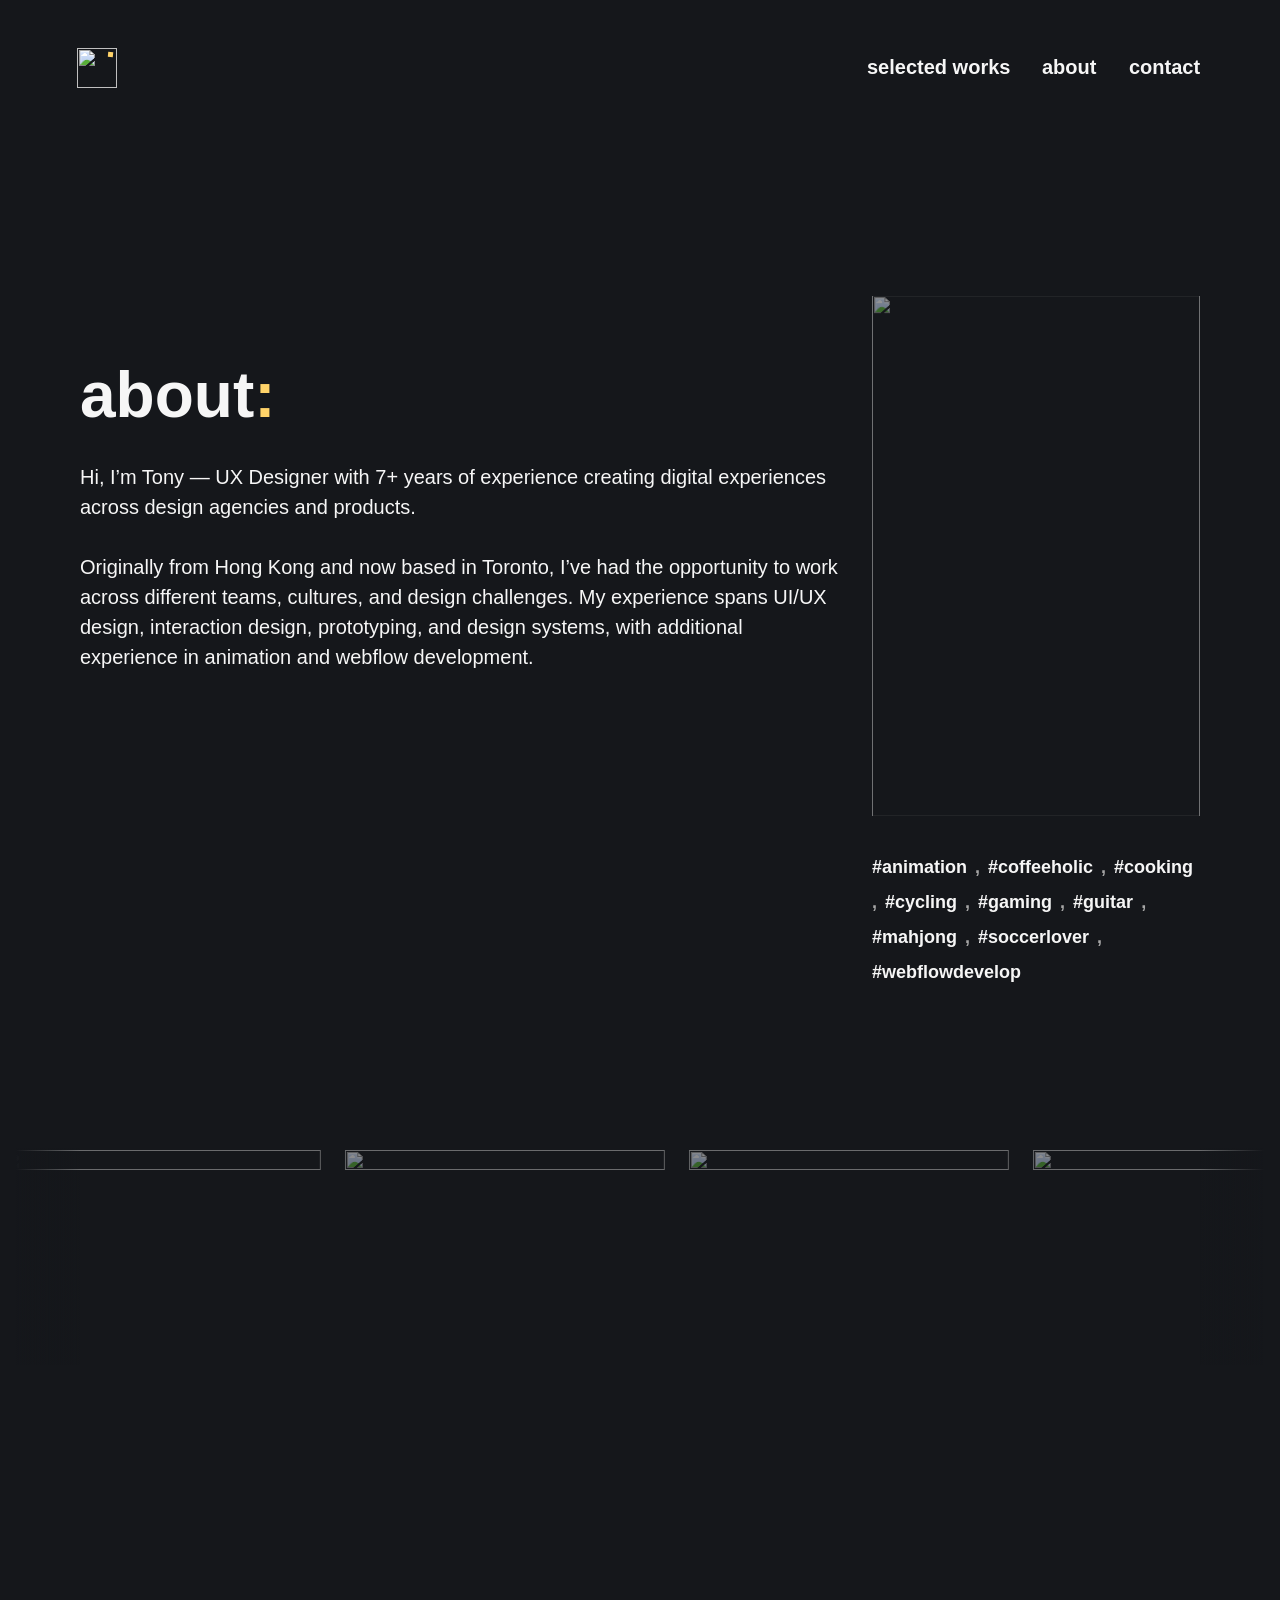
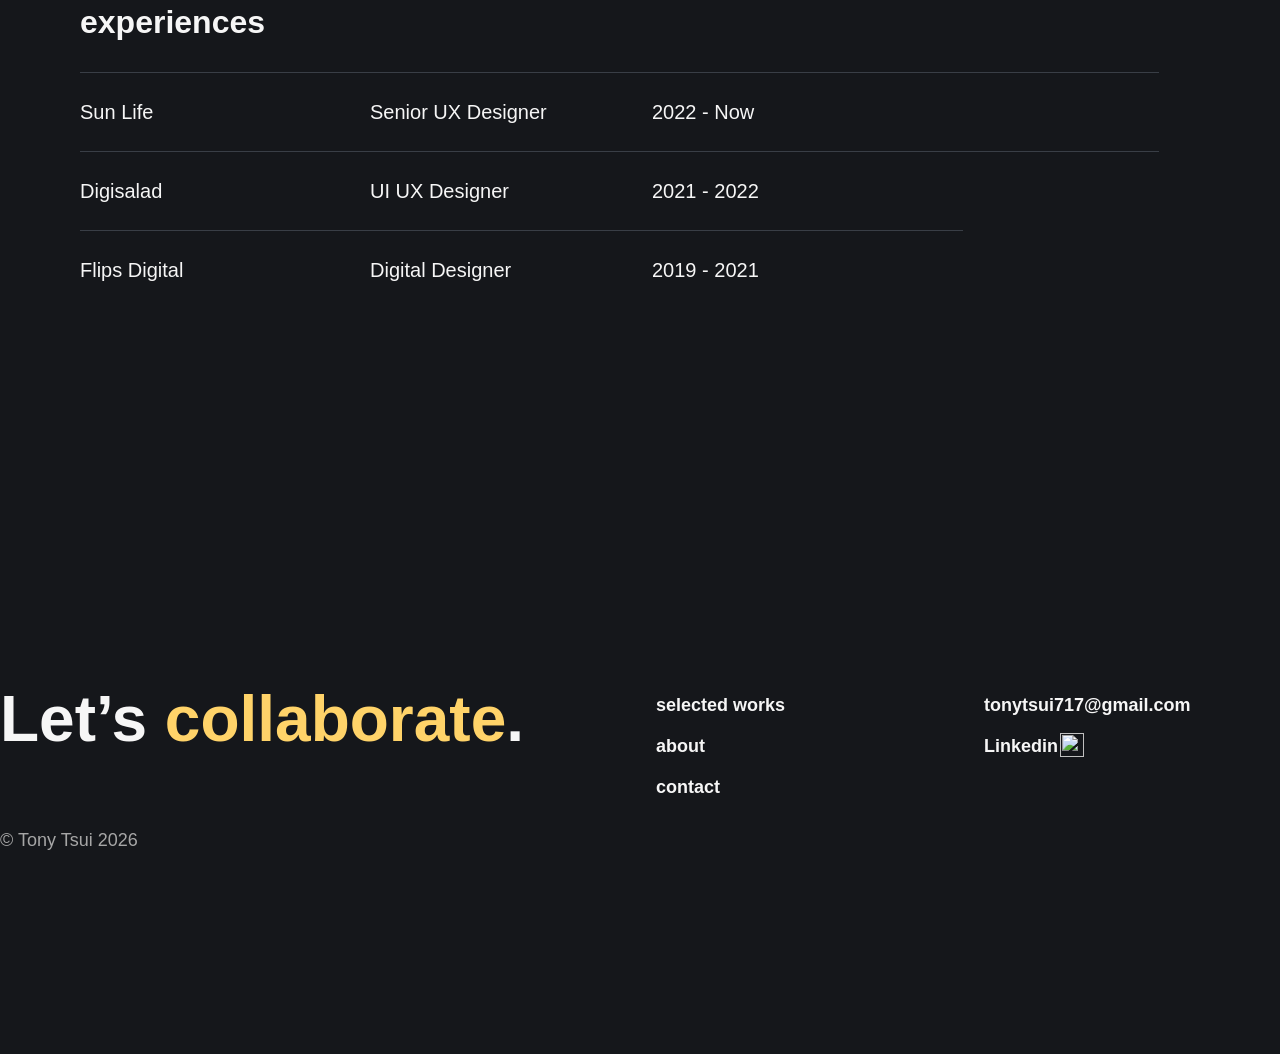
==== commit 1bdcf208: "push 20260926" ====
--- a/about.html
+++ b/about.html
@@ -1,4 +1,4 @@
-<!DOCTYPE html><!-- Handled by Exflow.site --><html data-wf-page="6278ef9351a57927dd02096f" data-wf-site="6278ef9351a5790c0102096b"><head><meta charset="utf-8"/><link href="https://cdn.prod.website-files.com" rel="preconnect" /><title>About | Tony Tsui | UI UX Designer</title><meta content="About | Tony Tsui | UI UX Designer" property="og:title"/><meta content="About | Tony Tsui | UI UX Designer" name="twitter:title"/><meta content="width=device-width, initial-scale=1" name="viewport"/><meta content="Webflow" name="generator"/><link href="css/tonytsui02.webflow.shared.4b5d8e3d2.css" rel="stylesheet" type="text/css"  /><style>@media (min-width:992px) {html.w-mod-js:not(.w-mod-ix) [data-w-id="4ae07b9c-5c5b-afa6-ce00-75dd658d9ab0"] {opacity:0;}}@media (max-width:991px) and (min-width:768px) {html.w-mod-js:not(.w-mod-ix) [data-w-id="4ae07b9c-5c5b-afa6-ce00-75dd658d9ab0"] {opacity:0;}}@media (max-width:767px) and (min-width:480px) {html.w-mod-js:not(.w-mod-ix) [data-w-id="4ae07b9c-5c5b-afa6-ce00-75dd658d9ab0"] {opacity:0;}}</style><style>html.w-mod-js:not(.w-mod-ix3) :is(.lighting-deco, .footer, .section, .text-xxl-bold, .image.horizontal, .line-grey) {visibility: hidden !important;}</style><link href="https://fonts.googleapis.com" rel="preconnect"/><link href="https://fonts.gstatic.com" rel="preconnect" /><script src="https://ajax.googleapis.com/ajax/libs/webfont/1.6.26/webfont.js" type="text/javascript"></script><script type="text/javascript">WebFont.load({  google: {    families: ["Rethink Sans:400,500,600,700,800"]  }});</script><script type="text/javascript">!function(o,c){var n=c.documentElement,t=" w-mod-";n.className+=t+"js",("ontouchstart"in o||o.DocumentTouch&&c instanceof DocumentTouch)&&(n.className+=t+"touch")}(window,document);</script><link href="https://cdn.prod.website-files.com/6278ef9351a5790c0102096b/6a7906ea44d33de72ee11192_logo-black.png" rel="icon" type="image/png" sizes="32x32" media="(prefers-color-scheme: light)"/><link href="https://cdn.prod.website-files.com/6278ef9351a5790c0102096b/6a7906c2f65628eece2cc0c5_logo-white.png" rel="icon" type="image/png" sizes="32x32" media="(prefers-color-scheme: dark)"/><link href="https://cdn.prod.website-files.com/6278ef9351a5790c0102096b/6a7906ea44d33de72ee11196_logo-black.png" rel="icon" type="image/png" sizes="48x48"/><link href="https://cdn.prod.website-files.com/6278ef9351a5790c0102096b/6a7906eaf65628eece2cc23e_logo-black.png" rel="apple-touch-icon" sizes="180x180"/><link href="https://cdn.prod.website-files.com/6278ef9351a5790c0102096b/6a7906ea59c23d27cd52f493_logo-black.png" rel="icon" type="image/png" sizes="192x192"/><link href="https://cdn.prod.website-files.com/6278ef9351a5790c0102096b/6a7906eacbc6c4bf9d275603_logo-black.png" rel="icon" type="image/png" sizes="512x512"/><style>
+<!DOCTYPE html><!-- Handled by Exflow.site --><html data-wf-page="6278ef9351a57927dd02096f" data-wf-site="6278ef9351a5790c0102096b"><head><meta charset="utf-8"/><link href="https://cdn.prod.website-files.com" rel="preconnect" /><title>About | Tony Tsui | UI UX Designer</title><meta content="About | Tony Tsui | UI UX Designer" property="og:title"/><meta content="About | Tony Tsui | UI UX Designer" name="twitter:title"/><meta content="width=device-width, initial-scale=1" name="viewport"/><meta content="Webflow" name="generator"/><link href="css/tonytsui02.webflow.shared.3e9232cb9.css" rel="stylesheet" type="text/css"  /><style>@media (min-width:992px) {html.w-mod-js:not(.w-mod-ix) [data-w-id="4ae07b9c-5c5b-afa6-ce00-75dd658d9ab0"] {opacity:0;}}@media (max-width:991px) and (min-width:768px) {html.w-mod-js:not(.w-mod-ix) [data-w-id="4ae07b9c-5c5b-afa6-ce00-75dd658d9ab0"] {opacity:0;}}@media (max-width:767px) and (min-width:480px) {html.w-mod-js:not(.w-mod-ix) [data-w-id="4ae07b9c-5c5b-afa6-ce00-75dd658d9ab0"] {opacity:0;}}</style><style>html.w-mod-js:not(.w-mod-ix3) :is(.bg-circle-03, .selected-work-content .text-xxl-bold, .image.horizontal, .line-grey, .lighting-deco, .footer, .section) {visibility: hidden !important;}</style><link href="https://fonts.googleapis.com" rel="preconnect"/><link href="https://fonts.gstatic.com" rel="preconnect" /><script src="https://ajax.googleapis.com/ajax/libs/webfont/1.6.26/webfont.js" type="text/javascript"></script><script type="text/javascript">WebFont.load({  google: {    families: ["Rethink Sans:400,500,600,700,800"]  }});</script><script type="text/javascript">!function(o,c){var n=c.documentElement,t=" w-mod-";n.className+=t+"js",("ontouchstart"in o||o.DocumentTouch&&c instanceof DocumentTouch)&&(n.className+=t+"touch")}(window,document);</script><link href="https://cdn.prod.website-files.com/6278ef9351a5790c0102096b/6a7906ea44d33de72ee11192_logo-black.png" rel="icon" type="image/png" sizes="32x32" media="(prefers-color-scheme: light)"/><link href="https://cdn.prod.website-files.com/6278ef9351a5790c0102096b/6a7906c2f65628eece2cc0c5_logo-white.png" rel="icon" type="image/png" sizes="32x32" media="(prefers-color-scheme: dark)"/><link href="https://cdn.prod.website-files.com/6278ef9351a5790c0102096b/6a7906ea44d33de72ee11196_logo-black.png" rel="icon" type="image/png" sizes="48x48"/><link href="https://cdn.prod.website-files.com/6278ef9351a5790c0102096b/6a7906eaf65628eece2cc23e_logo-black.png" rel="apple-touch-icon" sizes="180x180"/><link href="https://cdn.prod.website-files.com/6278ef9351a5790c0102096b/6a7906ea59c23d27cd52f493_logo-black.png" rel="icon" type="image/png" sizes="192x192"/><link href="https://cdn.prod.website-files.com/6278ef9351a5790c0102096b/6a7906eacbc6c4bf9d275603_logo-black.png" rel="icon" type="image/png" sizes="512x512"/><style>
 
   html {
     overflow: -moz-hidden-unscrollable;
@@ -10,7 +10,7 @@
   }
 
 </style>
-</head><body class="body"><div class="nav-bar"><a href="/" class="page-link logo w-inline-block"><div class="page-link-wrapper logo"><img src="https://cdn.prod.website-files.com/6278ef9351a5790c0102096b/6a79284f43976ccdbc789855_logo-base.svg" loading="lazy" alt="" class="image-logo"/><div class="logo-yellow-dot"></div></div></a><div class="hamburger-wrapper"><div class="hamburger-line-3"></div><div class="hamburger-line-2"></div><div class="hamburger-line-1"></div></div><div class="nav-link-wrapper"><a href="/" class="page-link w-inline-block"><div class="page-link-wrapper"><div class="text-medium-bold">selected works</div><div class="page-link-line"></div></div></a><a href="/about" aria-current="page" class="page-link w-inline-block w--current"><div class="page-link-wrapper"><div class="text-medium-bold">about</div><div class="page-link-line"></div></div></a><a href="/contact" class="page-link w-inline-block"><div class="page-link-wrapper"><div class="text-medium-bold">contact</div><div class="page-link-line"></div></div></a></div></div><div class="hamburger-menu"><a href="/" class="hamburger-link w-inline-block"><div class="text-large-bold">selected work</div></a><a href="/about" aria-current="page" class="hamburger-link w-inline-block w--current"><div class="text-large-bold">about</div></a><a href="/contact" class="hamburger-link w-inline-block"><div class="text-large-bold">contact</div></a></div><div class="page-content"><div class="main-content"><div class="grid-wrapper"><div class="section horizontal"><div class="about-message-wrapper"><div class="flex-32"><div class="text-title">about<span class="yellow">.</span></div><div class="text-medium-regular">Hi, I’m Tony — UX Designer with 7+ years of experience creating digital experiences across design agencies and products.<br/><br/>Originally from Hong Kong and now based in Toronto, I’ve had the opportunity to work across different teams, cultures, and design challenges. My experience spans UI/UX design, interaction design, prototyping, and design systems, with additional experience in animation and webflow development.</div></div></div><div class="about-selfpic-wrapper"><div class="about-selfpic-flex"><img src="https://cdn.prod.website-files.com/6278ef9351a5790c0102096b/6a95e73c3c45b72f6e9cd256_self-sqaure.avif" loading="lazy" width="Auto" sizes="100vw" alt="" srcset="https://cdn.prod.website-files.com/6278ef9351a5790c0102096b/6a95e73c3c45b72f6e9cd256_self-sqaure-p-500.avif 500w, https://cdn.prod.website-files.com/6278ef9351a5790c0102096b/6a95e73c3c45b72f6e9cd256_self-sqaure-p-800.avif 800w, https://cdn.prod.website-files.com/6278ef9351a5790c0102096b/6a95e73c3c45b72f6e9cd256_self-sqaure-p-1080.avif 1080w, https://cdn.prod.website-files.com/6278ef9351a5790c0102096b/6a95e73c3c45b72f6e9cd256_self-sqaure.avif 1254w" class="about-selfpic-image"/><img src="https://cdn.prod.website-files.com/6278ef9351a5790c0102096b/6a7a9ed76daa9e7c516f417c_noise.gif" loading="lazy" alt="" class="image-noise"/></div><div class="about-tags-wrapper"><div class="text-small-bold">#animation</div><div class="text-small-bold lightgrey">,</div><div class="text-small-bold">#coffeeholic</div><div class="text-small-bold lightgrey">,</div><div class="text-small-bold">#cooking</div><div class="text-small-bold lightgrey">,</div><div class="text-small-bold">#cycling</div><div class="text-small-bold lightgrey">,</div><div class="text-small-bold">#gaming</div><div class="text-small-bold lightgrey">,</div><div class="text-small-bold">#guitar</div><div class="text-small-bold lightgrey">,</div><div class="text-small-bold">#mahjong</div><div class="text-small-bold lightgrey">,</div><div class="text-small-bold">#soccerlover</div><div class="text-small-bold lightgrey">,</div><div class="text-small-bold">#webflowdevelop</div></div></div></div></div><div class="section about-gif"><div class="about-gif-marquee"><div class="about-gif-content"><img src="https://cdn.prod.website-files.com/6278ef9351a5790c0102096b/67f4b60772849cdd561e17f2_video01.gif" loading="lazy" alt="" class="image-about-gif"/><img src="https://cdn.prod.website-files.com/6278ef9351a5790c0102096b/6a7aad3120e647d1dcc4111c_%23coffeeholic.gif" loading="lazy" alt="" class="image-about-gif"/><img src="https://cdn.prod.website-files.com/6278ef9351a5790c0102096b/6a7aad31b5eafdebadaa4e9a_%23cooking.gif" loading="lazy" alt="" class="image-about-gif"/><img src="https://cdn.prod.website-files.com/6278ef9351a5790c0102096b/6a7aad3161367753542a9799_%23cycling.gif" loading="lazy" alt="" class="image-about-gif"/><img src="https://cdn.prod.website-files.com/6278ef9351a5790c0102096b/6a7aad3139ae0f892b680d94_%23gaming.gif" loading="lazy" alt="" class="image-about-gif"/><img src="https://cdn.prod.website-files.com/6278ef9351a5790c0102096b/6a7aad31479a70f08a94be41_%23guitar.gif" loading="lazy" alt="" class="image-about-gif"/><img src="https://cdn.prod.website-files.com/6278ef9351a5790c0102096b/6a7aad31e1b74334e3da0d8b_%23mahjong.gif" loading="lazy" alt="" class="image-about-gif"/><img src="https://cdn.prod.website-files.com/6278ef9351a5790c0102096b/6a7aad31c5b820f6f4e745bf_%23soccer.gif" loading="lazy" alt="" class="image-about-gif"/><img src="https://cdn.prod.website-files.com/6278ef9351a5790c0102096b/67f4b60772849cdd561e17f4_video02.gif" loading="lazy" alt="" class="image-about-gif"/></div><div class="about-gif-content"><img src="https://cdn.prod.website-files.com/6278ef9351a5790c0102096b/67f4b60772849cdd561e17f2_video01.gif" loading="lazy" alt="" class="image-about-gif"/><img src="https://cdn.prod.website-files.com/6278ef9351a5790c0102096b/6a7aad3120e647d1dcc4111c_%23coffeeholic.gif" loading="lazy" alt="" class="image-about-gif"/><img src="https://cdn.prod.website-files.com/6278ef9351a5790c0102096b/6a7aad31b5eafdebadaa4e9a_%23cooking.gif" loading="lazy" alt="" class="image-about-gif"/><img src="https://cdn.prod.website-files.com/6278ef9351a5790c0102096b/6a7aad3161367753542a9799_%23cycling.gif" loading="lazy" alt="" class="image-about-gif"/><img src="https://cdn.prod.website-files.com/6278ef9351a5790c0102096b/6a7aad3139ae0f892b680d94_%23gaming.gif" loading="lazy" alt="" class="image-about-gif"/><img src="https://cdn.prod.website-files.com/6278ef9351a5790c0102096b/6a7aad31479a70f08a94be41_%23guitar.gif" loading="lazy" alt="" class="image-about-gif"/><img src="https://cdn.prod.website-files.com/6278ef9351a5790c0102096b/6a7aad31e1b74334e3da0d8b_%23mahjong.gif" loading="lazy" alt="" class="image-about-gif"/><img src="https://cdn.prod.website-files.com/6278ef9351a5790c0102096b/6a7aad31c5b820f6f4e745bf_%23soccer.gif" loading="lazy" alt="" class="image-about-gif"/><img src="https://cdn.prod.website-files.com/6278ef9351a5790c0102096b/67f4b60772849cdd561e17f4_video02.gif" loading="lazy" alt="" class="image-about-gif"/></div></div><div class="about-gif-scrim-02"></div><div class="about-gif-scrim-01"></div></div><div class="spacer-240"></div><div class="grid-wrapper"><div class="section"><div class="flex-32"><div class="text-xl-bold">experiences</div><div class="about-experience-list"><div class="about-experience-block"><div class="line-grey"></div><div class="about-experience-content"><div class="flex-horizonal-32 about"><div class="flex-horizonal-32"><div class="text-medium-regular">Sun Life</div></div><div class="flex-horizonal-32"><div class="text-medium-regular">Senior UX Designer</div></div></div><div class="flex-horizonal-32"><div class="text-medium-regular">2022 - Now</div></div></div></div><div class="about-experience-block"><div class="line-grey"></div><div class="about-experience-content"><div class="flex-horizonal-32 about"><div class="flex-horizonal-32"><div class="text-medium-regular">Digisalad</div></div><div class="flex-horizonal-32"><div class="text-medium-regular">UI UX Designer</div></div></div><div class="flex-horizonal-32"><div class="text-medium-regular">2021 - 2022</div></div></div></div><div class="about-experience-block"><div class="line-grey"></div><div class="about-experience-content"><div class="flex-horizonal-32 about"><div class="flex-horizonal-32"><div class="text-medium-regular">Flips Digital</div></div><div class="flex-horizonal-32"><div class="text-medium-regular">Digital Designer</div></div></div><div class="flex-horizonal-32"><div class="text-medium-regular">2019 - 2021</div></div></div></div></div></div></div></div><div class="spacer-240"></div></div></div><div class="cursor-wrapper-2"><div data-w-id="4ae07b9c-5c5b-afa6-ce00-75dd658d9ab0" class="mouse-block"><img src="https://cdn.prod.website-files.com/6278ef9351a5790c0102096b/6278ef9351a579a5c7020a13_arrow-black-link.svg" loading="lazy" alt="" class="mouse-arrow"/></div></div><div class="footer"><div class="footer-marquee"><div class="marquee-content"><div class="text-marquee">Prototyping</div><div class="text-marquee">User journey</div><div class="text-marquee">Design system</div><div class="text-marquee">Interaction</div><div class="text-marquee">Accessibility</div><div class="text-marquee">User testing</div></div><div class="marquee-content"><div class="text-marquee">Prototyping</div><div class="text-marquee">User journey</div><div class="text-marquee">Design system</div><div class="text-marquee">Interaction</div><div class="text-marquee">Accessibility</div><div class="text-marquee">User testing</div></div><div class="marquee-content"><div class="text-marquee">Prototyping</div><div class="text-marquee">User journey</div><div class="text-marquee">Design system</div><div class="text-marquee">Interaction</div><div class="text-marquee">Accessibility</div><div class="text-marquee">User testing</div></div><div class="marquee-content"><div class="text-marquee">Prototyping</div><div class="text-marquee">User journey</div><div class="text-marquee">Design system</div><div class="text-marquee">Interaction</div><div class="text-marquee">Accessibility</div><div class="text-marquee">User testing</div></div><div class="marquee-content"><div class="text-marquee">Prototyping</div><div class="text-marquee">User journey</div><div class="text-marquee">Design system</div><div class="text-marquee">Interaction</div><div class="text-marquee">Accessibility</div><div class="text-marquee">User testing</div></div><div class="marquee-content"><div class="text-marquee">Prototyping</div><div class="text-marquee">User journey</div><div class="text-marquee">Design system</div><div class="text-marquee">Interaction</div><div class="text-marquee">Accessibility</div><div class="text-marquee">User testing</div></div><div class="marquee-content"><div class="text-marquee">Prototyping</div><div class="text-marquee">User journey</div><div class="text-marquee">Design system</div><div class="text-marquee">Interaction</div><div class="text-marquee">Accessibility</div><div class="text-marquee">User testing</div></div><div class="marquee-content"><div class="text-marquee">Prototyping</div><div class="text-marquee">User journey</div><div class="text-marquee">Design system</div><div class="text-marquee">Interaction</div><div class="text-marquee">Accessibility</div><div class="text-marquee">User testing</div></div></div><div class="grid-wrapper footer-wrapper"><div class="flex-horizonal-32 footer-content"><div class="flex-32"><div class="text-title">Let’s <span class="yellow">collaborate</span>.</div></div><div class="flex-horizonal-32 footer-link-list"><div class="flex-12"><a href="/" class="footer-link w-inline-block"><div class="text-small-bold">selected works</div><div class="page-link-line"></div></a><a href="/about" aria-current="page" class="footer-link w-inline-block w--current"><div class="text-small-bold">about</div><div class="page-link-line"></div></a><a href="/contact" class="footer-link w-inline-block"><div class="text-small-bold">contact</div><div class="page-link-line"></div></a></div><div class="flex-12"><a href="mailto:tonytsui717@gmail.com?subject=Leave%20a%20message%20to%20Tony" class="footer-link w-inline-block"><div class="text-small-bold">tonytsui717@gmail.com</div><div class="page-link-line"></div></a><a href="https://www.linkedin.com/in/tonytsui-/" target="_blank" class="footer-link w-inline-block"><div class="flex-horizontal-2"><div class="text-small-bold">Linkedin</div><img src="https://cdn.prod.website-files.com/6278ef9351a5790c0102096b/6278ef9351a579672f020a12_arrow-white-link%20(1).svg" loading="lazy" alt="" class="external-link-icon"/></div><div class="page-link-line"></div></a></div></div></div><div class="text-small-regular light-grey">© Tony Tsui 2026</div></div></div><script src="js/jquery.js?site=6278ef9351a5790c0102096b" type="text/javascript"  ></script><script src="js/webflow.schunk.a3140c51201be139.js" type="text/javascript"  ></script><script src="js/webflow.schunk.3dc4f4a067638c9a.js" type="text/javascript"  ></script><script src="js/webflow-script-1.js" type="text/javascript"  ></script><script src="js/gsap.min.js" type="text/javascript"></script><script src="js/scrolltrigger.min.js" type="text/javascript"></script><script src="js/splittext.min.js" type="text/javascript"></script><style>
+</head><body class="body"><div class="nav-bar"><a href="/" class="page-link logo w-inline-block"><div class="page-link-wrapper logo"><img src="https://cdn.prod.website-files.com/6278ef9351a5790c0102096b/6a79284f43976ccdbc789855_logo-base.svg" loading="lazy" alt="" class="image-logo"/><div class="logo-yellow-dot"></div></div></a><div class="hamburger-wrapper"><div class="hamburger-line-3"></div><div class="hamburger-line-2"></div><div class="hamburger-line-1"></div></div><div class="nav-link-wrapper"><a href="/" class="page-link w-inline-block"><div class="page-link-wrapper"><div class="text-medium-bold">selected works</div><div class="page-link-line"></div></div></a><a href="/about" aria-current="page" class="page-link w-inline-block w--current"><div class="page-link-wrapper"><div class="text-medium-bold">about</div><div class="page-link-line"></div></div></a><a href="/contact" class="page-link w-inline-block"><div class="page-link-wrapper"><div class="text-medium-bold">contact</div><div class="page-link-line"></div></div></a></div></div><div class="hamburger-menu"><a href="/" class="hamburger-link w-inline-block"><div class="text-large-bold">selected work</div></a><a href="/about" aria-current="page" class="hamburger-link w-inline-block w--current"><div class="text-large-bold">about</div></a><a href="/contact" class="hamburger-link w-inline-block"><div class="text-large-bold">contact</div></a></div><div class="page-content"><div class="main-content"><div class="grid-wrapper"><div class="section horizontal"><div class="about-message-wrapper"><div class="flex-32"><div class="text-title">about<span class="yellow">:</span></div><div class="text-medium-regular">Hi, I’m Tony — UX Designer with 7+ years of experience creating digital experiences across design agencies and products.<br/><br/>Originally from Hong Kong and now based in Toronto, I’ve had the opportunity to work across different teams, cultures, and design challenges. My experience spans UI/UX design, interaction design, prototyping, and design systems, with additional experience in animation and webflow development.</div></div></div><div class="about-selfpic-wrapper"><div class="about-selfpic-flex"><img src="https://cdn.prod.website-files.com/6278ef9351a5790c0102096b/6a95e73c3c45b72f6e9cd256_self-sqaure.avif" loading="lazy" width="Auto" sizes="(max-width: 1254px) 100vw, 1254px" alt="" srcset="https://cdn.prod.website-files.com/6278ef9351a5790c0102096b/6a95e73c3c45b72f6e9cd256_self-sqaure-p-500.avif 500w, https://cdn.prod.website-files.com/6278ef9351a5790c0102096b/6a95e73c3c45b72f6e9cd256_self-sqaure-p-800.avif 800w, https://cdn.prod.website-files.com/6278ef9351a5790c0102096b/6a95e73c3c45b72f6e9cd256_self-sqaure-p-1080.avif 1080w, https://cdn.prod.website-files.com/6278ef9351a5790c0102096b/6a95e73c3c45b72f6e9cd256_self-sqaure.avif 1254w" class="about-selfpic-image"/><img src="https://cdn.prod.website-files.com/6278ef9351a5790c0102096b/6a7a9ed76daa9e7c516f417c_noise.gif" loading="lazy" alt="" class="image-noise"/></div><div class="about-tags-wrapper"><div class="text-small-bold">#animation</div><div class="text-small-bold lightgrey">,</div><div class="text-small-bold">#coffeeholic</div><div class="text-small-bold lightgrey">,</div><div class="text-small-bold">#cooking</div><div class="text-small-bold lightgrey">,</div><div class="text-small-bold">#cycling</div><div class="text-small-bold lightgrey">,</div><div class="text-small-bold">#gaming</div><div class="text-small-bold lightgrey">,</div><div class="text-small-bold">#guitar</div><div class="text-small-bold lightgrey">,</div><div class="text-small-bold">#mahjong</div><div class="text-small-bold lightgrey">,</div><div class="text-small-bold">#soccerlover</div><div class="text-small-bold lightgrey">,</div><div class="text-small-bold">#webflowdevelop</div></div></div></div></div><div class="section about-gif"><div class="about-gif-marquee"><div class="about-gif-content"><img src="https://cdn.prod.website-files.com/6278ef9351a5790c0102096b/67f4b60772849cdd561e17f2_video01.gif" loading="lazy" alt="" class="image-about-gif"/><img src="https://cdn.prod.website-files.com/6278ef9351a5790c0102096b/6a7aad3120e647d1dcc4111c_%23coffeeholic.gif" loading="lazy" alt="" class="image-about-gif"/><img src="https://cdn.prod.website-files.com/6278ef9351a5790c0102096b/6a7aad31b5eafdebadaa4e9a_%23cooking.gif" loading="lazy" alt="" class="image-about-gif"/><img src="https://cdn.prod.website-files.com/6278ef9351a5790c0102096b/6a7aad3161367753542a9799_%23cycling.gif" loading="lazy" alt="" class="image-about-gif"/><img src="https://cdn.prod.website-files.com/6278ef9351a5790c0102096b/6a7aad3139ae0f892b680d94_%23gaming.gif" loading="lazy" alt="" class="image-about-gif"/><img src="https://cdn.prod.website-files.com/6278ef9351a5790c0102096b/6a7aad31479a70f08a94be41_%23guitar.gif" loading="lazy" alt="" class="image-about-gif"/><img src="https://cdn.prod.website-files.com/6278ef9351a5790c0102096b/6a7aad31e1b74334e3da0d8b_%23mahjong.gif" loading="lazy" alt="" class="image-about-gif"/><img src="https://cdn.prod.website-files.com/6278ef9351a5790c0102096b/6a7aad31c5b820f6f4e745bf_%23soccer.gif" loading="lazy" alt="" class="image-about-gif"/><img src="https://cdn.prod.website-files.com/6278ef9351a5790c0102096b/67f4b60772849cdd561e17f4_video02.gif" loading="lazy" alt="" class="image-about-gif"/></div><div class="about-gif-content"><img src="https://cdn.prod.website-files.com/6278ef9351a5790c0102096b/67f4b60772849cdd561e17f2_video01.gif" loading="lazy" alt="" class="image-about-gif"/><img src="https://cdn.prod.website-files.com/6278ef9351a5790c0102096b/6a7aad3120e647d1dcc4111c_%23coffeeholic.gif" loading="lazy" alt="" class="image-about-gif"/><img src="https://cdn.prod.website-files.com/6278ef9351a5790c0102096b/6a7aad31b5eafdebadaa4e9a_%23cooking.gif" loading="lazy" alt="" class="image-about-gif"/><img src="https://cdn.prod.website-files.com/6278ef9351a5790c0102096b/6a7aad3161367753542a9799_%23cycling.gif" loading="lazy" alt="" class="image-about-gif"/><img src="https://cdn.prod.website-files.com/6278ef9351a5790c0102096b/6a7aad3139ae0f892b680d94_%23gaming.gif" loading="lazy" alt="" class="image-about-gif"/><img src="https://cdn.prod.website-files.com/6278ef9351a5790c0102096b/6a7aad31479a70f08a94be41_%23guitar.gif" loading="lazy" alt="" class="image-about-gif"/><img src="https://cdn.prod.website-files.com/6278ef9351a5790c0102096b/6a7aad31e1b74334e3da0d8b_%23mahjong.gif" loading="lazy" alt="" class="image-about-gif"/><img src="https://cdn.prod.website-files.com/6278ef9351a5790c0102096b/6a7aad31c5b820f6f4e745bf_%23soccer.gif" loading="lazy" alt="" class="image-about-gif"/><img src="https://cdn.prod.website-files.com/6278ef9351a5790c0102096b/67f4b60772849cdd561e17f4_video02.gif" loading="lazy" alt="" class="image-about-gif"/></div></div><div class="about-gif-scrim-02"></div><div class="about-gif-scrim-01"></div></div><div class="spacer-240"></div><div class="grid-wrapper"><div class="section"><div class="flex-32"><div class="text-xl-bold">experiences</div><div class="about-experience-list"><div class="about-experience-block"><div class="line-grey"></div><div class="about-experience-content"><div class="flex-horizonal-32 about"><div class="flex-horizonal-32"><div class="text-medium-regular">Sun Life</div></div><div class="flex-horizonal-32"><div class="text-medium-regular">Senior UX Designer</div></div></div><div class="flex-horizonal-32"><div class="text-medium-regular">2022 - Now</div></div></div></div><div class="about-experience-block"><div class="line-grey"></div><div class="about-experience-content"><div class="flex-horizonal-32 about"><div class="flex-horizonal-32"><div class="text-medium-regular">Digisalad</div></div><div class="flex-horizonal-32"><div class="text-medium-regular">UI UX Designer</div></div></div><div class="flex-horizonal-32"><div class="text-medium-regular">2021 - 2022</div></div></div></div><div class="about-experience-block"><div class="line-grey"></div><div class="about-experience-content"><div class="flex-horizonal-32 about"><div class="flex-horizonal-32"><div class="text-medium-regular">Flips Digital</div></div><div class="flex-horizonal-32"><div class="text-medium-regular">Digital Designer</div></div></div><div class="flex-horizonal-32"><div class="text-medium-regular">2019 - 2021</div></div></div></div></div></div></div></div><div class="spacer-240"></div></div></div><div class="cursor-wrapper-2"><div data-w-id="4ae07b9c-5c5b-afa6-ce00-75dd658d9ab0" class="mouse-block"><img src="https://cdn.prod.website-files.com/6278ef9351a5790c0102096b/6278ef9351a579a5c7020a13_arrow-black-link.svg" loading="lazy" alt="" class="mouse-arrow"/></div></div><div class="footer"><div class="footer-marquee"><div class="marquee-content"><div class="text-marquee">Prototyping</div><div class="text-marquee">User journey</div><div class="text-marquee">Design system</div><div class="text-marquee">Interaction</div><div class="text-marquee">Accessibility</div><div class="text-marquee">User testing</div></div><div class="marquee-content"><div class="text-marquee">Prototyping</div><div class="text-marquee">User journey</div><div class="text-marquee">Design system</div><div class="text-marquee">Interaction</div><div class="text-marquee">Accessibility</div><div class="text-marquee">User testing</div></div><div class="marquee-content"><div class="text-marquee">Prototyping</div><div class="text-marquee">User journey</div><div class="text-marquee">Design system</div><div class="text-marquee">Interaction</div><div class="text-marquee">Accessibility</div><div class="text-marquee">User testing</div></div><div class="marquee-content"><div class="text-marquee">Prototyping</div><div class="text-marquee">User journey</div><div class="text-marquee">Design system</div><div class="text-marquee">Interaction</div><div class="text-marquee">Accessibility</div><div class="text-marquee">User testing</div></div><div class="marquee-content"><div class="text-marquee">Prototyping</div><div class="text-marquee">User journey</div><div class="text-marquee">Design system</div><div class="text-marquee">Interaction</div><div class="text-marquee">Accessibility</div><div class="text-marquee">User testing</div></div><div class="marquee-content"><div class="text-marquee">Prototyping</div><div class="text-marquee">User journey</div><div class="text-marquee">Design system</div><div class="text-marquee">Interaction</div><div class="text-marquee">Accessibility</div><div class="text-marquee">User testing</div></div><div class="marquee-content"><div class="text-marquee">Prototyping</div><div class="text-marquee">User journey</div><div class="text-marquee">Design system</div><div class="text-marquee">Interaction</div><div class="text-marquee">Accessibility</div><div class="text-marquee">User testing</div></div><div class="marquee-content"><div class="text-marquee">Prototyping</div><div class="text-marquee">User journey</div><div class="text-marquee">Design system</div><div class="text-marquee">Interaction</div><div class="text-marquee">Accessibility</div><div class="text-marquee">User testing</div></div></div><div class="grid-wrapper footer-wrapper"><div class="flex-horizonal-32 footer-content"><div class="flex-32"><div class="text-title">Let’s <span class="yellow">collaborate</span>.</div></div><div class="flex-horizonal-32 footer-link-list"><div class="flex-12"><a href="/" class="footer-link w-inline-block"><div class="text-small-bold">selected works</div><div class="page-link-line"></div></a><a href="/about" aria-current="page" class="footer-link w-inline-block w--current"><div class="text-small-bold">about</div><div class="page-link-line"></div></a><a href="/contact" class="footer-link w-inline-block"><div class="text-small-bold">contact</div><div class="page-link-line"></div></a></div><div class="flex-12"><a href="mailto:tonytsui717@gmail.com?subject=Leave%20a%20message%20to%20Tony" class="footer-link w-inline-block"><div class="text-small-bold">tonytsui717@gmail.com</div><div class="page-link-line"></div></a><a href="https://www.linkedin.com/in/tonytsui-/" target="_blank" class="footer-link w-inline-block"><div class="flex-horizontal-2"><div class="text-small-bold">Linkedin</div><img src="https://cdn.prod.website-files.com/6278ef9351a5790c0102096b/6278ef9351a579672f020a12_arrow-white-link%20(1).svg" loading="lazy" alt="" class="external-link-icon"/></div><div class="page-link-line"></div></a></div></div></div><div class="text-small-regular light-grey">© Tony Tsui 2026</div></div></div><script src="js/jquery.js?site=6278ef9351a5790c0102096b" type="text/javascript"  ></script><script src="js/webflow.schunk.a3140c51201be139.js" type="text/javascript"  ></script><script src="js/webflow.schunk.3dc4f4a067638c9a.js" type="text/javascript"  ></script><script src="js/webflow-script-1.js" type="text/javascript"  ></script><script src="js/gsap.min.js" type="text/javascript"></script><script src="js/scrolltrigger.min.js" type="text/javascript"></script><script src="js/splittext.min.js" type="text/javascript"></script><script src="js/customease.min.js" type="text/javascript"></script><script src="js/customwiggle.min.js" type="text/javascript"></script><style>
   .cursor-wrapper {
     pointer-events: none;
     mix-blend-mode: difference;
--- a/css/tonytsui02.webflow.shared.3e9232cb9.css
+++ b/css/tonytsui02.webflow.shared.3e9232cb9.css
@@ -0,0 +1,4670 @@
+html {
+  -webkit-text-size-adjust: 100%;
+  -ms-text-size-adjust: 100%;
+  font-family: sans-serif;
+}
+
+body {
+  margin: 0;
+}
+
+article, aside, details, figcaption, figure, footer, header, hgroup, main, menu, nav, section, summary {
+  display: block;
+}
+
+audio, canvas, progress, video {
+  vertical-align: baseline;
+  display: inline-block;
+}
+
+audio:not([controls]) {
+  height: 0;
+  display: none;
+}
+
+[hidden], template {
+  display: none;
+}
+
+a {
+  background-color: #0000;
+}
+
+a:active, a:hover {
+  outline: 0;
+}
+
+abbr[title] {
+  border-bottom: 1px dotted;
+}
+
+b, strong {
+  font-weight: bold;
+}
+
+dfn {
+  font-style: italic;
+}
+
+h1 {
+  margin: .67em 0;
+  font-size: 2em;
+}
+
+mark {
+  color: #000;
+  background: #ff0;
+}
+
+small {
+  font-size: 80%;
+}
+
+sub, sup {
+  vertical-align: baseline;
+  font-size: 75%;
+  line-height: 0;
+  position: relative;
+}
+
+sup {
+  top: -.5em;
+}
+
+sub {
+  bottom: -.25em;
+}
+
+img {
+  border: 0;
+}
+
+svg:not(:root) {
+  overflow: hidden;
+}
+
+hr {
+  box-sizing: content-box;
+  height: 0;
+}
+
+pre {
+  overflow: auto;
+}
+
+code, kbd, pre, samp {
+  font-family: monospace;
+  font-size: 1em;
+}
+
+button, input, optgroup, select, textarea {
+  color: inherit;
+  font: inherit;
+  margin: 0;
+}
+
+button {
+  overflow: visible;
+}
+
+button, select {
+  text-transform: none;
+}
+
+button, html input[type="button"], input[type="reset"] {
+  -webkit-appearance: button;
+  cursor: pointer;
+}
+
+button[disabled], html input[disabled] {
+  cursor: default;
+}
+
+button::-moz-focus-inner, input::-moz-focus-inner {
+  border: 0;
+  padding: 0;
+}
+
+input {
+  line-height: normal;
+}
+
+input[type="checkbox"], input[type="radio"] {
+  box-sizing: border-box;
+  padding: 0;
+}
+
+input[type="number"]::-webkit-inner-spin-button, input[type="number"]::-webkit-outer-spin-button {
+  height: auto;
+}
+
+input[type="search"] {
+  -webkit-appearance: none;
+}
+
+input[type="search"]::-webkit-search-cancel-button, input[type="search"]::-webkit-search-decoration {
+  -webkit-appearance: none;
+}
+
+legend {
+  border: 0;
+  padding: 0;
+}
+
+textarea {
+  overflow: auto;
+}
+
+optgroup {
+  font-weight: bold;
+}
+
+table {
+  border-collapse: collapse;
+  border-spacing: 0;
+}
+
+td, th {
+  padding: 0;
+}
+
+@font-face {
+  font-family: webflow-icons;
+  src: url("[data-uri]") format("truetype");
+  font-weight: normal;
+  font-style: normal;
+}
+
+[class^="w-icon-"], [class*=" w-icon-"] {
+  speak: none;
+  font-variant: normal;
+  text-transform: none;
+  -webkit-font-smoothing: antialiased;
+  -moz-osx-font-smoothing: grayscale;
+  font-style: normal;
+  font-weight: normal;
+  line-height: 1;
+  font-family: webflow-icons !important;
+}
+
+.w-icon-slider-right:before {
+  content: "";
+}
+
+.w-icon-slider-left:before {
+  content: "";
+}
+
+.w-icon-nav-menu:before {
+  content: "";
+}
+
+.w-icon-arrow-down:before, .w-icon-dropdown-toggle:before {
+  content: "";
+}
+
+.w-icon-file-upload-remove:before {
+  content: "";
+}
+
+.w-icon-file-upload-icon:before {
+  content: "";
+}
+
+* {
+  box-sizing: border-box;
+}
+
+html {
+  height: 100%;
+}
+
+body {
+  color: #333;
+  background-color: #fff;
+  min-height: 100%;
+  margin: 0;
+  font-family: Arial, sans-serif;
+  font-size: 14px;
+  line-height: 20px;
+}
+
+img {
+  vertical-align: middle;
+  max-width: 100%;
+  display: inline-block;
+}
+
+html.w-mod-touch * {
+  background-attachment: scroll !important;
+}
+
+.w-block {
+  display: block;
+}
+
+.w-inline-block {
+  max-width: 100%;
+  display: inline-block;
+}
+
+.w-clearfix:before, .w-clearfix:after {
+  content: " ";
+  grid-area: 1 / 1 / 2 / 2;
+  display: table;
+}
+
+.w-clearfix:after {
+  clear: both;
+}
+
+.w-hidden {
+  display: none;
+}
+
+.w-button {
+  color: #fff;
+  line-height: inherit;
+  cursor: pointer;
+  background-color: #3898ec;
+  border: 0;
+  border-radius: 0;
+  padding: 9px 15px;
+  text-decoration: none;
+  display: inline-block;
+}
+
+input.w-button {
+  -webkit-appearance: button;
+}
+
+:where(button.w-popover-trigger) {
+  color: inherit;
+  cursor: pointer;
+  font: inherit;
+  line-height: inherit;
+  text-align: inherit;
+  -webkit-text-decoration: inherit;
+  text-decoration: inherit;
+  background-color: #0000;
+  border: 0;
+  margin: 0;
+  padding: 0;
+}
+
+.w-popover {
+  position-anchor: none;
+}
+
+.w-popover[popover]:not(:popover-open) {
+  display: none;
+}
+
+html[data-w-dynpage] [data-w-cloak] {
+  color: #0000 !important;
+}
+
+.w-code-block {
+  margin: unset;
+}
+
+pre.w-code-block code {
+  all: inherit;
+}
+
+pre.w-code-block code > span {
+  display: block !important;
+}
+
+.w-optimization {
+  display: contents;
+}
+
+.w-webflow-badge, .w-webflow-badge > img {
+  box-sizing: unset;
+  width: unset;
+  height: unset;
+  max-height: unset;
+  max-width: unset;
+  min-height: unset;
+  min-width: unset;
+  margin: unset;
+  padding: unset;
+  float: unset;
+  clear: unset;
+  border: unset;
+  border-radius: unset;
+  background: unset;
+  background-image: unset;
+  background-position: unset;
+  background-size: unset;
+  background-repeat: unset;
+  background-origin: unset;
+  background-clip: unset;
+  background-attachment: unset;
+  background-color: unset;
+  box-shadow: unset;
+  transform: unset;
+  direction: unset;
+  font-family: unset;
+  font-weight: unset;
+  color: unset;
+  font-size: unset;
+  line-height: unset;
+  font-style: unset;
+  font-variant: unset;
+  text-align: unset;
+  letter-spacing: unset;
+  -webkit-text-decoration: unset;
+  text-decoration: unset;
+  text-indent: unset;
+  text-transform: unset;
+  list-style-type: unset;
+  text-shadow: unset;
+  vertical-align: unset;
+  cursor: unset;
+  white-space: unset;
+  word-break: unset;
+  word-spacing: unset;
+  word-wrap: unset;
+  transition: unset;
+}
+
+.w-webflow-badge {
+  white-space: nowrap;
+  cursor: pointer;
+  box-shadow: 0 0 0 1px #0000001a, 0 1px 3px #0000001a;
+  visibility: visible !important;
+  opacity: 1 !important;
+  z-index: 2147483647 !important;
+  color: #aaadb0 !important;
+  width: auto !important;
+  height: auto !important;
+  overflow: unset !important;
+  background-color: #fff !important;
+  border-radius: 3px !important;
+  margin: 0 !important;
+  padding: 6px !important;
+  font-size: 12px !important;
+  line-height: 14px !important;
+  text-decoration: none !important;
+  display: inline-block !important;
+  position: fixed !important;
+  inset: auto 12px 12px auto !important;
+  transform: none !important;
+}
+
+.w-webflow-badge > img {
+  position: unset;
+  visibility: unset !important;
+  opacity: 1 !important;
+  vertical-align: middle !important;
+  display: inline-block !important;
+}
+
+h1, h2, h3, h4, h5, h6 {
+  margin-bottom: 10px;
+  font-weight: bold;
+}
+
+h1 {
+  margin-top: 20px;
+  font-size: 38px;
+  line-height: 44px;
+}
+
+h2 {
+  margin-top: 20px;
+  font-size: 32px;
+  line-height: 36px;
+}
+
+h3 {
+  margin-top: 20px;
+  font-size: 24px;
+  line-height: 30px;
+}
+
+h4 {
+  margin-top: 10px;
+  font-size: 18px;
+  line-height: 24px;
+}
+
+h5 {
+  margin-top: 10px;
+  font-size: 14px;
+  line-height: 20px;
+}
+
+h6 {
+  margin-top: 10px;
+  font-size: 12px;
+  line-height: 18px;
+}
+
+p {
+  margin-top: 0;
+  margin-bottom: 10px;
+}
+
+blockquote {
+  border-left: 5px solid #e2e2e2;
+  margin: 0 0 10px;
+  padding: 10px 20px;
+  font-size: 18px;
+  line-height: 22px;
+}
+
+figure {
+  margin: 0 0 10px;
+}
+
+figcaption {
+  text-align: center;
+  margin-top: 5px;
+}
+
+ul, ol {
+  margin-top: 0;
+  margin-bottom: 10px;
+  padding-left: 40px;
+}
+
+.w-list-unstyled {
+  padding-left: 0;
+  list-style: none;
+}
+
+.w-embed:before, .w-embed:after {
+  content: " ";
+  grid-area: 1 / 1 / 2 / 2;
+  display: table;
+}
+
+.w-embed:after {
+  clear: both;
+}
+
+.w-video {
+  width: 100%;
+  padding: 0;
+  position: relative;
+}
+
+.w-video iframe, .w-video object, .w-video embed {
+  border: none;
+  width: 100%;
+  height: 100%;
+  position: absolute;
+  top: 0;
+  left: 0;
+}
+
+fieldset {
+  border: 0;
+  margin: 0;
+  padding: 0;
+}
+
+button, [type="button"], [type="reset"] {
+  cursor: pointer;
+  -webkit-appearance: button;
+  border: 0;
+}
+
+.w-form {
+  margin: 0 0 15px;
+}
+
+.w-form-done {
+  text-align: center;
+  background-color: #ddd;
+  padding: 20px;
+  display: none;
+}
+
+.w-form-fail {
+  background-color: #ffdede;
+  margin-top: 10px;
+  padding: 10px;
+  display: none;
+}
+
+label {
+  margin-bottom: 5px;
+  font-weight: bold;
+  display: block;
+}
+
+.w-input, .w-select {
+  color: #333;
+  vertical-align: middle;
+  background-color: #fff;
+  border: 1px solid #ccc;
+  width: 100%;
+  height: 38px;
+  margin-bottom: 10px;
+  padding: 8px 12px;
+  font-size: 14px;
+  line-height: 1.42857;
+  display: block;
+}
+
+.w-input::placeholder, .w-select::placeholder {
+  color: #999;
+}
+
+.w-input:focus, .w-select:focus {
+  border-color: #3898ec;
+  outline: 0;
+}
+
+.w-input[disabled], .w-select[disabled], .w-input[readonly], .w-select[readonly], fieldset[disabled] .w-input, fieldset[disabled] .w-select {
+  cursor: not-allowed;
+}
+
+.w-input[disabled]:not(.w-input-disabled), .w-select[disabled]:not(.w-input-disabled), .w-input[readonly], .w-select[readonly], fieldset[disabled]:not(.w-input-disabled) .w-input, fieldset[disabled]:not(.w-input-disabled) .w-select {
+  background-color: #eee;
+}
+
+textarea.w-input, textarea.w-select {
+  height: auto;
+}
+
+.w-select {
+  background-color: #f3f3f3;
+}
+
+.w-select[multiple] {
+  height: auto;
+}
+
+.w-form-label {
+  cursor: pointer;
+  margin-bottom: 0;
+  font-weight: normal;
+  display: inline-block;
+}
+
+.w-radio {
+  margin-bottom: 5px;
+  padding-left: 20px;
+  display: block;
+}
+
+.w-radio:before, .w-radio:after {
+  content: " ";
+  grid-area: 1 / 1 / 2 / 2;
+  display: table;
+}
+
+.w-radio:after {
+  clear: both;
+}
+
+.w-radio-input {
+  float: left;
+  margin: 3px 0 0 -20px;
+  line-height: normal;
+}
+
+.w-file-upload {
+  margin-bottom: 10px;
+  display: block;
+}
+
+.w-file-upload-input {
+  opacity: 0;
+  z-index: -100;
+  width: .1px;
+  height: .1px;
+  position: absolute;
+  overflow: hidden;
+}
+
+.w-file-upload-default, .w-file-upload-uploading, .w-file-upload-success {
+  color: #333;
+  display: inline-block;
+}
+
+.w-file-upload-error {
+  margin-top: 10px;
+  display: block;
+}
+
+.w-file-upload-default.w-hidden, .w-file-upload-uploading.w-hidden, .w-file-upload-error.w-hidden, .w-file-upload-success.w-hidden {
+  display: none;
+}
+
+.w-file-upload-uploading-btn {
+  cursor: pointer;
+  background-color: #fafafa;
+  border: 1px solid #ccc;
+  margin: 0;
+  padding: 8px 12px;
+  font-size: 14px;
+  font-weight: normal;
+  display: flex;
+}
+
+.w-file-upload-file {
+  background-color: #fafafa;
+  border: 1px solid #ccc;
+  flex-grow: 1;
+  justify-content: space-between;
+  margin: 0;
+  padding: 8px 9px 8px 11px;
+  display: flex;
+}
+
+.w-file-upload-file-name {
+  font-size: 14px;
+  font-weight: normal;
+  display: block;
+}
+
+.w-file-remove-link {
+  cursor: pointer;
+  width: auto;
+  height: auto;
+  margin-top: 3px;
+  margin-left: 10px;
+  padding: 3px;
+  display: block;
+}
+
+.w-icon-file-upload-remove {
+  margin: auto;
+  font-size: 10px;
+}
+
+.w-file-upload-error-msg {
+  color: #ea384c;
+  padding: 2px 0;
+  display: inline-block;
+}
+
+.w-file-upload-info {
+  padding: 0 12px;
+  line-height: 38px;
+  display: inline-block;
+}
+
+.w-file-upload-label {
+  cursor: pointer;
+  background-color: #fafafa;
+  border: 1px solid #ccc;
+  margin: 0;
+  padding: 8px 12px;
+  font-size: 14px;
+  font-weight: normal;
+  display: inline-block;
+}
+
+.w-icon-file-upload-icon, .w-icon-file-upload-uploading {
+  width: 20px;
+  margin-right: 8px;
+  display: inline-block;
+}
+
+.w-icon-file-upload-uploading {
+  height: 20px;
+}
+
+.w-container {
+  max-width: 940px;
+  margin-left: auto;
+  margin-right: auto;
+}
+
+.w-container:before, .w-container:after {
+  content: " ";
+  grid-area: 1 / 1 / 2 / 2;
+  display: table;
+}
+
+.w-container:after {
+  clear: both;
+}
+
+.w-container .w-row {
+  margin-left: -10px;
+  margin-right: -10px;
+}
+
+.w-row:before, .w-row:after {
+  content: " ";
+  grid-area: 1 / 1 / 2 / 2;
+  display: table;
+}
+
+.w-row:after {
+  clear: both;
+}
+
+.w-row .w-row {
+  margin-left: 0;
+  margin-right: 0;
+}
+
+.w-col {
+  float: left;
+  width: 100%;
+  min-height: 1px;
+  padding-left: 10px;
+  padding-right: 10px;
+  position: relative;
+}
+
+.w-col .w-col {
+  padding-left: 0;
+  padding-right: 0;
+}
+
+.w-col-1 {
+  width: 8.33333%;
+}
+
+.w-col-2 {
+  width: 16.6667%;
+}
+
+.w-col-3 {
+  width: 25%;
+}
+
+.w-col-4 {
+  width: 33.3333%;
+}
+
+.w-col-5 {
+  width: 41.6667%;
+}
+
+.w-col-6 {
+  width: 50%;
+}
+
+.w-col-7 {
+  width: 58.3333%;
+}
+
+.w-col-8 {
+  width: 66.6667%;
+}
+
+.w-col-9 {
+  width: 75%;
+}
+
+.w-col-10 {
+  width: 83.3333%;
+}
+
+.w-col-11 {
+  width: 91.6667%;
+}
+
+.w-col-12 {
+  width: 100%;
+}
+
+.w-hidden-main {
+  display: none !important;
+}
+
+@media screen and (max-width: 991px) {
+  .w-container {
+    max-width: 728px;
+  }
+
+  .w-hidden-main {
+    display: inherit !important;
+  }
+
+  .w-hidden-medium {
+    display: none !important;
+  }
+
+  .w-col-medium-1 {
+    width: 8.33333%;
+  }
+
+  .w-col-medium-2 {
+    width: 16.6667%;
+  }
+
+  .w-col-medium-3 {
+    width: 25%;
+  }
+
+  .w-col-medium-4 {
+    width: 33.3333%;
+  }
+
+  .w-col-medium-5 {
+    width: 41.6667%;
+  }
+
+  .w-col-medium-6 {
+    width: 50%;
+  }
+
+  .w-col-medium-7 {
+    width: 58.3333%;
+  }
+
+  .w-col-medium-8 {
+    width: 66.6667%;
+  }
+
+  .w-col-medium-9 {
+    width: 75%;
+  }
+
+  .w-col-medium-10 {
+    width: 83.3333%;
+  }
+
+  .w-col-medium-11 {
+    width: 91.6667%;
+  }
+
+  .w-col-medium-12 {
+    width: 100%;
+  }
+
+  .w-col-stack {
+    width: 100%;
+    left: auto;
+    right: auto;
+  }
+}
+
+@media screen and (max-width: 767px) {
+  .w-hidden-main, .w-hidden-medium {
+    display: inherit !important;
+  }
+
+  .w-hidden-small {
+    display: none !important;
+  }
+
+  .w-row, .w-container .w-row {
+    margin-left: 0;
+    margin-right: 0;
+  }
+
+  .w-col {
+    width: 100%;
+    left: auto;
+    right: auto;
+  }
+
+  .w-col-small-1 {
+    width: 8.33333%;
+  }
+
+  .w-col-small-2 {
+    width: 16.6667%;
+  }
+
+  .w-col-small-3 {
+    width: 25%;
+  }
+
+  .w-col-small-4 {
+    width: 33.3333%;
+  }
+
+  .w-col-small-5 {
+    width: 41.6667%;
+  }
+
+  .w-col-small-6 {
+    width: 50%;
+  }
+
+  .w-col-small-7 {
+    width: 58.3333%;
+  }
+
+  .w-col-small-8 {
+    width: 66.6667%;
+  }
+
+  .w-col-small-9 {
+    width: 75%;
+  }
+
+  .w-col-small-10 {
+    width: 83.3333%;
+  }
+
+  .w-col-small-11 {
+    width: 91.6667%;
+  }
+
+  .w-col-small-12 {
+    width: 100%;
+  }
+}
+
+@media screen and (max-width: 479px) {
+  .w-container {
+    max-width: none;
+  }
+
+  .w-hidden-main, .w-hidden-medium, .w-hidden-small {
+    display: inherit !important;
+  }
+
+  .w-hidden-tiny {
+    display: none !important;
+  }
+
+  .w-col {
+    width: 100%;
+  }
+
+  .w-col-tiny-1 {
+    width: 8.33333%;
+  }
+
+  .w-col-tiny-2 {
+    width: 16.6667%;
+  }
+
+  .w-col-tiny-3 {
+    width: 25%;
+  }
+
+  .w-col-tiny-4 {
+    width: 33.3333%;
+  }
+
+  .w-col-tiny-5 {
+    width: 41.6667%;
+  }
+
+  .w-col-tiny-6 {
+    width: 50%;
+  }
+
+  .w-col-tiny-7 {
+    width: 58.3333%;
+  }
+
+  .w-col-tiny-8 {
+    width: 66.6667%;
+  }
+
+  .w-col-tiny-9 {
+    width: 75%;
+  }
+
+  .w-col-tiny-10 {
+    width: 83.3333%;
+  }
+
+  .w-col-tiny-11 {
+    width: 91.6667%;
+  }
+
+  .w-col-tiny-12 {
+    width: 100%;
+  }
+}
+
+.w-widget {
+  position: relative;
+}
+
+.w-widget-map {
+  width: 100%;
+  height: 400px;
+}
+
+.w-widget-map label {
+  width: auto;
+  display: inline;
+}
+
+.w-widget-map img {
+  max-width: inherit;
+}
+
+.w-widget-map .gm-style-iw {
+  text-align: center;
+}
+
+.w-widget-map .gm-style-iw > button {
+  display: none !important;
+}
+
+.w-widget-twitter {
+  overflow: hidden;
+}
+
+.w-widget-twitter-count-shim {
+  vertical-align: top;
+  text-align: center;
+  background: #fff;
+  border: 1px solid #758696;
+  border-radius: 3px;
+  width: 28px;
+  height: 20px;
+  display: inline-block;
+  position: relative;
+}
+
+.w-widget-twitter-count-shim * {
+  pointer-events: none;
+  -webkit-user-select: none;
+  user-select: none;
+}
+
+.w-widget-twitter-count-shim .w-widget-twitter-count-inner {
+  text-align: center;
+  color: #999;
+  font-family: serif;
+  font-size: 15px;
+  line-height: 12px;
+  position: relative;
+}
+
+.w-widget-twitter-count-shim .w-widget-twitter-count-clear {
+  display: block;
+  position: relative;
+}
+
+.w-widget-twitter-count-shim.w--large {
+  width: 36px;
+  height: 28px;
+}
+
+.w-widget-twitter-count-shim.w--large .w-widget-twitter-count-inner {
+  font-size: 18px;
+  line-height: 18px;
+}
+
+.w-widget-twitter-count-shim:not(.w--vertical) {
+  margin-left: 5px;
+  margin-right: 8px;
+}
+
+.w-widget-twitter-count-shim:not(.w--vertical).w--large {
+  margin-left: 6px;
+}
+
+.w-widget-twitter-count-shim:not(.w--vertical):before, .w-widget-twitter-count-shim:not(.w--vertical):after {
+  content: " ";
+  pointer-events: none;
+  border: solid #0000;
+  width: 0;
+  height: 0;
+  position: absolute;
+  top: 50%;
+  left: 0;
+}
+
+.w-widget-twitter-count-shim:not(.w--vertical):before {
+  border-width: 4px;
+  border-color: #75869600 #5d6c7b #75869600 #75869600;
+  margin-top: -4px;
+  margin-left: -9px;
+}
+
+.w-widget-twitter-count-shim:not(.w--vertical).w--large:before {
+  border-width: 5px;
+  margin-top: -5px;
+  margin-left: -10px;
+}
+
+.w-widget-twitter-count-shim:not(.w--vertical):after {
+  border-width: 4px;
+  border-color: #fff0 #fff #fff0 #fff0;
+  margin-top: -4px;
+  margin-left: -8px;
+}
+
+.w-widget-twitter-count-shim:not(.w--vertical).w--large:after {
+  border-width: 5px;
+  margin-top: -5px;
+  margin-left: -9px;
+}
+
+.w-widget-twitter-count-shim.w--vertical {
+  width: 61px;
+  height: 33px;
+  margin-bottom: 8px;
+}
+
+.w-widget-twitter-count-shim.w--vertical:before, .w-widget-twitter-count-shim.w--vertical:after {
+  content: " ";
+  pointer-events: none;
+  border: solid #0000;
+  width: 0;
+  height: 0;
+  position: absolute;
+  top: 100%;
+  left: 50%;
+}
+
+.w-widget-twitter-count-shim.w--vertical:before {
+  border-width: 5px;
+  border-color: #5d6c7b #75869600 #75869600;
+  margin-left: -5px;
+}
+
+.w-widget-twitter-count-shim.w--vertical:after {
+  border-width: 4px;
+  border-color: #fff #fff0 #fff0;
+  margin-left: -4px;
+}
+
+.w-widget-twitter-count-shim.w--vertical .w-widget-twitter-count-inner {
+  font-size: 18px;
+  line-height: 22px;
+}
+
+.w-widget-twitter-count-shim.w--vertical.w--large {
+  width: 76px;
+}
+
+.w-background-video {
+  color: #fff;
+  height: 500px;
+  position: relative;
+  overflow: hidden;
+}
+
+.w-background-video > video {
+  object-fit: cover;
+  z-index: -100;
+  background-position: 50%;
+  background-size: cover;
+  width: 100%;
+  height: 100%;
+  margin: auto;
+  position: absolute;
+  inset: -100%;
+}
+
+.w-background-video > video::-webkit-media-controls-start-playback-button {
+  -webkit-appearance: none;
+  display: none !important;
+}
+
+.w-background-video--control {
+  background-color: #0000;
+  padding: 0;
+  position: absolute;
+  bottom: 1em;
+  right: 1em;
+}
+
+.w-background-video--control > [hidden] {
+  display: none !important;
+}
+
+.w-slider {
+  text-align: center;
+  clear: both;
+  -webkit-tap-highlight-color: #0000;
+  tap-highlight-color: #0000;
+  background: #ddd;
+  height: 300px;
+  position: relative;
+}
+
+.w-slider-mask {
+  z-index: 1;
+  white-space: nowrap;
+  height: 100%;
+  display: block;
+  position: relative;
+  left: 0;
+  right: 0;
+  overflow: hidden;
+}
+
+.w-slide {
+  vertical-align: top;
+  white-space: normal;
+  text-align: left;
+  width: 100%;
+  height: 100%;
+  display: inline-block;
+  position: relative;
+}
+
+.w-slider-nav {
+  z-index: 2;
+  text-align: center;
+  -webkit-tap-highlight-color: #0000;
+  tap-highlight-color: #0000;
+  height: 40px;
+  margin: auto;
+  padding-top: 10px;
+  position: absolute;
+  inset: auto 0 0;
+}
+
+.w-slider-nav.w-round > div {
+  border-radius: 100%;
+}
+
+.w-slider-nav.w-num > div {
+  width: auto;
+  height: auto;
+  font-size: inherit;
+  line-height: inherit;
+  padding: .2em .5em;
+}
+
+.w-slider-nav.w-shadow > div {
+  box-shadow: 0 0 3px #3336;
+}
+
+.w-slider-nav-invert {
+  color: #fff;
+}
+
+.w-slider-nav-invert > div {
+  background-color: #2226;
+}
+
+.w-slider-nav-invert > div.w-active {
+  background-color: #222;
+}
+
+.w-slider-dot {
+  cursor: pointer;
+  background-color: #fff6;
+  width: 1em;
+  height: 1em;
+  margin: 0 3px .5em;
+  transition: background-color .1s, color .1s;
+  display: inline-block;
+  position: relative;
+}
+
+.w-slider-dot.w-active {
+  background-color: #fff;
+}
+
+.w-slider-dot:focus {
+  outline: none;
+  box-shadow: 0 0 0 2px #fff;
+}
+
+.w-slider-dot:focus.w-active {
+  box-shadow: none;
+}
+
+.w-slider-arrow-left, .w-slider-arrow-right {
+  cursor: pointer;
+  color: #fff;
+  -webkit-tap-highlight-color: #0000;
+  tap-highlight-color: #0000;
+  -webkit-user-select: none;
+  user-select: none;
+  width: 80px;
+  margin: auto;
+  font-size: 40px;
+  position: absolute;
+  inset: 0;
+  overflow: hidden;
+}
+
+.w-slider-arrow-left [class^="w-icon-"], .w-slider-arrow-right [class^="w-icon-"], .w-slider-arrow-left [class*=" w-icon-"], .w-slider-arrow-right [class*=" w-icon-"] {
+  position: absolute;
+}
+
+.w-slider-arrow-left:focus, .w-slider-arrow-right:focus {
+  outline: 0;
+}
+
+.w-slider-arrow-left {
+  z-index: 3;
+  right: auto;
+}
+
+.w-slider-arrow-right {
+  z-index: 4;
+  left: auto;
+}
+
+.w-icon-slider-left, .w-icon-slider-right {
+  width: 1em;
+  height: 1em;
+  margin: auto;
+  inset: 0;
+}
+
+.w-slider-aria-label {
+  clip: rect(0 0 0 0);
+  border: 0;
+  width: 1px;
+  height: 1px;
+  margin: -1px;
+  padding: 0;
+  position: absolute;
+  overflow: hidden;
+}
+
+.w-slider-force-show {
+  display: block !important;
+}
+
+.w-dropdown {
+  text-align: left;
+  z-index: 900;
+  margin-left: auto;
+  margin-right: auto;
+  display: inline-block;
+  position: relative;
+}
+
+.w-dropdown-btn, .w-dropdown-toggle, .w-dropdown-link {
+  vertical-align: top;
+  color: #222;
+  text-align: left;
+  white-space: nowrap;
+  margin-left: auto;
+  margin-right: auto;
+  padding: 20px;
+  text-decoration: none;
+  position: relative;
+}
+
+.w-dropdown-toggle {
+  -webkit-user-select: none;
+  user-select: none;
+  cursor: pointer;
+  padding-right: 40px;
+  display: inline-block;
+}
+
+.w-dropdown-toggle:focus {
+  outline: 0;
+}
+
+.w-icon-dropdown-toggle {
+  width: 1em;
+  height: 1em;
+  margin: auto 20px auto auto;
+  position: absolute;
+  top: 0;
+  bottom: 0;
+  right: 0;
+}
+
+.w-dropdown-list {
+  background: #ddd;
+  min-width: 100%;
+  display: none;
+  position: absolute;
+}
+
+.w-dropdown-list.w--open {
+  display: block;
+}
+
+.w-dropdown-link {
+  color: #222;
+  padding: 10px 20px;
+  display: block;
+}
+
+.w-dropdown-link.w--current {
+  color: #0082f3;
+}
+
+.w-dropdown-link:focus {
+  outline: 0;
+}
+
+.w-lightbox-backdrop {
+  cursor: auto;
+  letter-spacing: normal;
+  text-indent: 0;
+  text-shadow: none;
+  text-transform: none;
+  visibility: visible;
+  white-space: normal;
+  word-break: normal;
+  word-spacing: normal;
+  word-wrap: normal;
+  color: #fff;
+  text-align: center;
+  z-index: 2000;
+  opacity: 0;
+  -webkit-user-select: none;
+  -moz-user-select: none;
+  -webkit-tap-highlight-color: transparent;
+  background: #000000e6;
+  outline: 0;
+  font-family: Helvetica Neue, Helvetica, Ubuntu, Segoe UI, Verdana, sans-serif;
+  font-size: 17px;
+  font-style: normal;
+  font-weight: 300;
+  line-height: 1.2;
+  list-style: disc;
+  position: fixed;
+  inset: 0;
+  -webkit-transform: translate(0);
+}
+
+.w-lightbox-backdrop, .w-lightbox-container {
+  -webkit-overflow-scrolling: touch;
+  height: 100%;
+  overflow: auto;
+}
+
+.w-lightbox-content {
+  height: 100vh;
+  position: relative;
+  overflow: hidden;
+}
+
+.w-lightbox-view {
+  opacity: 0;
+  width: 100vw;
+  height: 100vh;
+  position: absolute;
+}
+
+.w-lightbox-view:before {
+  content: "";
+  height: 100vh;
+}
+
+.w-lightbox-group, .w-lightbox-group .w-lightbox-view, .w-lightbox-group .w-lightbox-view:before {
+  height: 86vh;
+}
+
+.w-lightbox-frame, .w-lightbox-view:before {
+  vertical-align: middle;
+  display: inline-block;
+}
+
+.w-lightbox-figure {
+  margin: 0;
+  position: relative;
+}
+
+.w-lightbox-group .w-lightbox-figure {
+  cursor: pointer;
+}
+
+.w-lightbox-img {
+  width: auto;
+  max-width: none;
+  height: auto;
+}
+
+.w-lightbox-image {
+  float: none;
+  max-width: 100vw;
+  max-height: 100vh;
+  display: block;
+}
+
+.w-lightbox-group .w-lightbox-image {
+  max-height: 86vh;
+}
+
+.w-lightbox-caption {
+  text-align: left;
+  text-overflow: ellipsis;
+  white-space: nowrap;
+  background: #0006;
+  padding: .5em 1em;
+  position: absolute;
+  bottom: 0;
+  left: 0;
+  right: 0;
+  overflow: hidden;
+}
+
+.w-lightbox-embed {
+  width: 100%;
+  height: 100%;
+  position: absolute;
+  inset: 0;
+}
+
+.w-lightbox-control {
+  cursor: pointer;
+  background-position: center;
+  background-repeat: no-repeat;
+  background-size: 24px;
+  width: 4em;
+  transition: all .3s;
+  position: absolute;
+  top: 0;
+}
+
+.w-lightbox-left {
+  background-image: url("[data-uri]");
+  display: none;
+  bottom: 0;
+  left: 0;
+}
+
+.w-lightbox-right {
+  background-image: url("[data-uri]");
+  display: none;
+  bottom: 0;
+  right: 0;
+}
+
+.w-lightbox-close {
+  background-image: url("[data-uri]");
+  background-size: 18px;
+  height: 2.6em;
+  right: 0;
+}
+
+.w-lightbox-strip {
+  white-space: nowrap;
+  padding: 0 1vh;
+  line-height: 0;
+  position: absolute;
+  bottom: 0;
+  left: 0;
+  right: 0;
+  overflow: auto hidden;
+}
+
+.w-lightbox-item {
+  box-sizing: content-box;
+  cursor: pointer;
+  width: 10vh;
+  padding: 2vh 1vh;
+  display: inline-block;
+  -webkit-transform: translate3d(0, 0, 0);
+}
+
+.w-lightbox-active {
+  opacity: .3;
+}
+
+.w-lightbox-thumbnail {
+  background: #222;
+  height: 10vh;
+  position: relative;
+  overflow: hidden;
+}
+
+.w-lightbox-thumbnail-image {
+  position: absolute;
+  top: 0;
+  left: 0;
+}
+
+.w-lightbox-thumbnail .w-lightbox-tall {
+  width: 100%;
+  top: 50%;
+  transform: translate(0, -50%);
+}
+
+.w-lightbox-thumbnail .w-lightbox-wide {
+  height: 100%;
+  left: 50%;
+  transform: translate(-50%);
+}
+
+.w-lightbox-spinner {
+  box-sizing: border-box;
+  border: 5px solid #0006;
+  border-radius: 50%;
+  width: 40px;
+  height: 40px;
+  margin-top: -20px;
+  margin-left: -20px;
+  animation: .8s linear infinite spin;
+  position: absolute;
+  top: 50%;
+  left: 50%;
+}
+
+.w-lightbox-spinner:after {
+  content: "";
+  border: 3px solid #0000;
+  border-bottom-color: #fff;
+  border-radius: 50%;
+  position: absolute;
+  inset: -4px;
+}
+
+.w-lightbox-hide {
+  display: none;
+}
+
+.w-lightbox-noscroll {
+  overflow: hidden;
+}
+
+@media (min-width: 768px) {
+  .w-lightbox-content {
+    height: 96vh;
+    margin-top: 2vh;
+  }
+
+  .w-lightbox-view, .w-lightbox-view:before {
+    height: 96vh;
+  }
+
+  .w-lightbox-group, .w-lightbox-group .w-lightbox-view, .w-lightbox-group .w-lightbox-view:before {
+    height: 84vh;
+  }
+
+  .w-lightbox-image {
+    max-width: 96vw;
+    max-height: 96vh;
+  }
+
+  .w-lightbox-group .w-lightbox-image {
+    max-width: 82.3vw;
+    max-height: 84vh;
+  }
+
+  .w-lightbox-left, .w-lightbox-right {
+    opacity: .5;
+    display: block;
+  }
+
+  .w-lightbox-close {
+    opacity: .8;
+  }
+
+  .w-lightbox-control:hover {
+    opacity: 1;
+  }
+}
+
+.w-lightbox-inactive, .w-lightbox-inactive:hover {
+  opacity: 0;
+}
+
+.w-richtext:before, .w-richtext:after {
+  content: " ";
+  grid-area: 1 / 1 / 2 / 2;
+  display: table;
+}
+
+.w-richtext:after {
+  clear: both;
+}
+
+.w-richtext[contenteditable="true"]:before, .w-richtext[contenteditable="true"]:after {
+  white-space: initial;
+}
+
+.w-richtext ol, .w-richtext ul {
+  overflow: hidden;
+}
+
+.w-richtext .w-richtext-figure-selected.w-richtext-figure-type-video div:after, .w-richtext .w-richtext-figure-selected[data-rt-type="video"] div:after, .w-richtext .w-richtext-figure-selected.w-richtext-figure-type-image div, .w-richtext .w-richtext-figure-selected[data-rt-type="image"] div {
+  outline: 2px solid #2895f7;
+}
+
+.w-richtext figure.w-richtext-figure-type-video > div:after, .w-richtext figure[data-rt-type="video"] > div:after {
+  content: "";
+  display: none;
+  position: absolute;
+  inset: 0;
+}
+
+.w-richtext figure {
+  max-width: 60%;
+  position: relative;
+}
+
+.w-richtext figure > div:before {
+  cursor: default !important;
+}
+
+.w-richtext figure img {
+  width: 100%;
+}
+
+.w-richtext figure figcaption.w-richtext-figcaption-placeholder {
+  opacity: .6;
+}
+
+.w-richtext figure div {
+  color: #0000;
+  font-size: 0;
+}
+
+.w-richtext figure.w-richtext-figure-type-image, .w-richtext figure[data-rt-type="image"] {
+  display: table;
+}
+
+.w-richtext figure.w-richtext-figure-type-image > div, .w-richtext figure[data-rt-type="image"] > div {
+  display: inline-block;
+}
+
+.w-richtext figure.w-richtext-figure-type-image > figcaption, .w-richtext figure[data-rt-type="image"] > figcaption {
+  caption-side: bottom;
+  display: table-caption;
+}
+
+.w-richtext figure.w-richtext-figure-type-video, .w-richtext figure[data-rt-type="video"] {
+  width: 60%;
+  height: 0;
+}
+
+.w-richtext figure.w-richtext-figure-type-video iframe, .w-richtext figure[data-rt-type="video"] iframe {
+  width: 100%;
+  height: 100%;
+  position: absolute;
+  top: 0;
+  left: 0;
+}
+
+.w-richtext figure.w-richtext-figure-type-video > div, .w-richtext figure[data-rt-type="video"] > div {
+  width: 100%;
+}
+
+.w-richtext figure.w-richtext-align-center {
+  clear: both;
+  margin-left: auto;
+  margin-right: auto;
+}
+
+.w-richtext figure.w-richtext-align-center.w-richtext-figure-type-image > div, .w-richtext figure.w-richtext-align-center[data-rt-type="image"] > div {
+  max-width: 100%;
+}
+
+.w-richtext figure.w-richtext-align-normal {
+  clear: both;
+}
+
+.w-richtext figure.w-richtext-align-fullwidth {
+  text-align: center;
+  clear: both;
+  width: 100%;
+  max-width: 100%;
+  margin-left: auto;
+  margin-right: auto;
+  display: block;
+}
+
+.w-richtext figure.w-richtext-align-fullwidth > div {
+  padding-bottom: inherit;
+  display: inline-block;
+}
+
+.w-richtext figure.w-richtext-align-fullwidth > figcaption {
+  display: block;
+}
+
+.w-richtext figure.w-richtext-align-floatleft {
+  float: left;
+  clear: none;
+  margin-right: 15px;
+}
+
+.w-richtext figure.w-richtext-align-floatright {
+  float: right;
+  clear: none;
+  margin-left: 15px;
+}
+
+.w-nav {
+  z-index: 1000;
+  background: #ddd;
+  position: relative;
+}
+
+.w-nav:before, .w-nav:after {
+  content: " ";
+  grid-area: 1 / 1 / 2 / 2;
+  display: table;
+}
+
+.w-nav:after {
+  clear: both;
+}
+
+.w-nav-brand {
+  float: left;
+  color: #333;
+  text-decoration: none;
+  position: relative;
+}
+
+.w-nav-link {
+  vertical-align: top;
+  color: #222;
+  text-align: left;
+  margin-left: auto;
+  margin-right: auto;
+  padding: 20px;
+  text-decoration: none;
+  display: inline-block;
+  position: relative;
+}
+
+.w-nav-link.w--current {
+  color: #0082f3;
+}
+
+.w-nav-menu {
+  float: right;
+  position: relative;
+}
+
+[data-nav-menu-open] {
+  text-align: center;
+  background: #c8c8c8;
+  min-width: 200px;
+  position: absolute;
+  top: 100%;
+  left: 0;
+  right: 0;
+  overflow: visible;
+  display: block !important;
+}
+
+.w--nav-link-open {
+  display: block;
+  position: relative;
+}
+
+.w-nav-overlay {
+  width: 100%;
+  display: none;
+  position: absolute;
+  top: 100%;
+  left: 0;
+  right: 0;
+  overflow: hidden;
+}
+
+.w-nav-overlay [data-nav-menu-open] {
+  top: 0;
+}
+
+.w-nav[data-animation="over-left"] .w-nav-overlay {
+  width: auto;
+}
+
+.w-nav[data-animation="over-left"] .w-nav-overlay, .w-nav[data-animation="over-left"] [data-nav-menu-open] {
+  z-index: 1;
+  top: 0;
+  right: auto;
+}
+
+.w-nav[data-animation="over-right"] .w-nav-overlay {
+  width: auto;
+}
+
+.w-nav[data-animation="over-right"] .w-nav-overlay, .w-nav[data-animation="over-right"] [data-nav-menu-open] {
+  z-index: 1;
+  top: 0;
+  left: auto;
+}
+
+.w-nav-button {
+  float: right;
+  cursor: pointer;
+  -webkit-tap-highlight-color: #0000;
+  tap-highlight-color: #0000;
+  -webkit-user-select: none;
+  user-select: none;
+  padding: 18px;
+  font-size: 24px;
+  display: none;
+  position: relative;
+}
+
+.w-nav-button:focus {
+  outline: 0;
+}
+
+.w-nav-button.w--open {
+  color: #fff;
+  background-color: #c8c8c8;
+}
+
+.w-nav[data-collapse="all"] .w-nav-menu {
+  display: none;
+}
+
+.w-nav[data-collapse="all"] .w-nav-button, .w--nav-dropdown-open, .w--nav-dropdown-toggle-open {
+  display: block;
+}
+
+.w--nav-dropdown-list-open {
+  position: static;
+}
+
+@media screen and (max-width: 991px) {
+  .w-nav[data-collapse="medium"] .w-nav-menu {
+    display: none;
+  }
+
+  .w-nav[data-collapse="medium"] .w-nav-button {
+    display: block;
+  }
+}
+
+@media screen and (max-width: 767px) {
+  .w-nav[data-collapse="small"] .w-nav-menu {
+    display: none;
+  }
+
+  .w-nav[data-collapse="small"] .w-nav-button {
+    display: block;
+  }
+
+  .w-nav-brand {
+    padding-left: 10px;
+  }
+}
+
+@media screen and (max-width: 479px) {
+  .w-nav[data-collapse="tiny"] .w-nav-menu {
+    display: none;
+  }
+
+  .w-nav[data-collapse="tiny"] .w-nav-button {
+    display: block;
+  }
+}
+
+.w-tabs {
+  position: relative;
+}
+
+.w-tabs:before, .w-tabs:after {
+  content: " ";
+  grid-area: 1 / 1 / 2 / 2;
+  display: table;
+}
+
+.w-tabs:after {
+  clear: both;
+}
+
+.w-tab-menu {
+  position: relative;
+}
+
+.w-tab-link {
+  vertical-align: top;
+  text-align: left;
+  cursor: pointer;
+  color: #222;
+  background-color: #ddd;
+  padding: 9px 30px;
+  text-decoration: none;
+  display: inline-block;
+  position: relative;
+}
+
+.w-tab-link.w--current {
+  background-color: #c8c8c8;
+}
+
+.w-tab-link:focus {
+  outline: 0;
+}
+
+.w-tab-content {
+  display: block;
+  position: relative;
+  overflow: hidden;
+}
+
+.w-tab-pane {
+  display: none;
+  position: relative;
+}
+
+.w--tab-active {
+  display: block;
+}
+
+@media screen and (max-width: 479px) {
+  .w-tab-link {
+    display: block;
+  }
+}
+
+.w-ix-emptyfix:after {
+  content: "";
+}
+
+@keyframes spin {
+  0% {
+    transform: rotate(0);
+  }
+
+  100% {
+    transform: rotate(360deg);
+  }
+}
+
+.w-dyn-empty {
+  background-color: #ddd;
+  padding: 10px;
+}
+
+.w-dyn-hide, .w-dyn-bind-empty, .w-condition-invisible {
+  display: none !important;
+}
+
+.wf-layout-layout {
+  display: grid;
+}
+
+.w-layout-grid {
+  grid-row-gap: 16px;
+  grid-column-gap: 16px;
+  grid-template-rows: auto auto;
+  grid-template-columns: 1fr 1fr;
+  grid-auto-columns: 1fr;
+  display: grid;
+}
+
+:root {
+  --yellow: #ffd369;
+  --white: #f6f6f6;
+  --black: #15171b;
+  --dark-grey: #191c21;
+  --grey: #393e46;
+  --light: #a6a6a6;
+}
+
+body {
+  color: #333;
+  background-color: #151515;
+  font-size: 16px;
+  line-height: 20px;
+}
+
+.scrollify-sections {
+  z-index: 1;
+  color: #fff;
+  flex-direction: row;
+  justify-content: center;
+  align-items: center;
+  width: 100%;
+  height: 100vh;
+  padding-left: 64px;
+  padding-right: 64px;
+  text-decoration: none;
+  display: flex;
+  position: relative;
+  overflow: visible;
+}
+
+.wrapper {
+  z-index: 1;
+  flex-direction: column;
+  align-items: flex-start;
+  width: 70vw;
+  max-width: 1280px;
+  height: auto;
+  min-height: 80px;
+  font-size: 18px;
+  line-height: 24px;
+  display: flex;
+  position: relative;
+  overflow: visible;
+}
+
+.wrapper.work {
+  z-index: 2;
+  cursor: none;
+  flex-direction: row;
+  justify-content: center;
+  align-items: center;
+  width: auto;
+  min-width: 80%;
+  max-width: 1200px;
+  text-decoration: none;
+}
+
+.wrapper.about {
+  align-items: flex-start;
+}
+
+.wrapper.detail-page-heading {
+  align-items: center;
+  margin-bottom: 160px;
+}
+
+.wrapper.detail-page {
+  margin-top: 40px;
+  margin-bottom: 40px;
+}
+
+.wrapper.detail-page.intro-text {
+  flex-direction: row;
+  margin-top: 80px;
+  margin-bottom: 80px;
+}
+
+.wrapper.footer {
+  align-items: center;
+  width: 100vw;
+  margin-top: 160px;
+  margin-bottom: 160px;
+}
+
+.wrapper.about {
+  align-items: flex-start;
+  width: 80vw;
+  margin-bottom: 240px;
+}
+
+.image {
+  z-index: 2;
+  object-fit: cover;
+  width: 100%;
+  max-width: none;
+  height: 100%;
+  position: relative;
+  inset: 0%;
+}
+
+.image.mobile-screen {
+  width: 33.3%;
+  height: 50%;
+  margin-left: 16px;
+  margin-right: 16px;
+}
+
+.image.horizontal {
+  object-fit: contain;
+  width: auto;
+  max-width: none;
+}
+
+.image.first {
+  height: 130%;
+}
+
+.work-nav-link-block {
+  color: #fff;
+  cursor: none;
+  background-color: #fff;
+  align-items: flex-end;
+  width: 32px;
+  height: 2px;
+  margin-right: 4px;
+  font-size: 16px;
+  font-weight: 500;
+  text-decoration: none;
+  transition: all .5s;
+  display: flex;
+  position: relative;
+}
+
+.work-nav-link-block:hover {
+  background-color: var(--yellow);
+  color: var(--yellow);
+}
+
+.work-nav-link-block.w--current {
+  width: 56px;
+  color: var(--yellow);
+  background-color: #e5c536;
+}
+
+.page-link {
+  z-index: 1;
+  color: var(--white);
+  flex-direction: column;
+  padding: 8px;
+  text-decoration: none;
+  display: flex;
+  position: relative;
+}
+
+.page-link.work {
+  position: fixed;
+  top: 80px;
+  left: 80px;
+}
+
+.page-link.work.w--current {
+  padding-left: 16px;
+}
+
+.mouse-block {
+  z-index: 2;
+  color: #151515;
+  background-color: #fff;
+  border: 3px solid #0000;
+  border-radius: 50%;
+  justify-content: center;
+  align-items: center;
+  width: 12px;
+  height: 12px;
+  font-size: 16px;
+  font-weight: 500;
+  display: flex;
+  position: absolute;
+  overflow: hidden;
+  box-shadow: 1px 1px 12px #00000026;
+}
+
+.mouse-text {
+  opacity: 0;
+  text-align: center;
+  letter-spacing: 1px;
+  white-space: nowrap;
+  margin-top: 2px;
+  margin-left: 4px;
+  font-size: 14px;
+  font-weight: 700;
+  line-height: 18px;
+}
+
+.cursor-wrapper {
+  z-index: 99;
+  justify-content: center;
+  align-items: center;
+  display: none;
+  position: fixed;
+  inset: 0%;
+}
+
+.cursor-wrapper:active {
+  opacity: .8;
+}
+
+.bg-cirlce-01 {
+  opacity: .22;
+  filter: blur(40px);
+  background-color: #793f22;
+  border-radius: 140px;
+  width: 18vw;
+  min-width: 200px;
+  max-width: 240px;
+  height: 18vw;
+  min-height: 200px;
+  max-height: 240px;
+  position: absolute;
+  bottom: 140px;
+  left: 40px;
+}
+
+.bg-circle-02 {
+  background-color: var(--yellow);
+  opacity: .22;
+  filter: blur(40px);
+  border-radius: 160px;
+  width: 23vw;
+  min-width: 280px;
+  max-width: 320px;
+  height: 23vw;
+  min-height: 280px;
+  max-height: 320px;
+  position: absolute;
+  top: 200px;
+  left: 40px;
+}
+
+.bg-circle-03 {
+  z-index: 3;
+  opacity: .12;
+  filter: blur(36px);
+  background-color: #eb2d30;
+  border-radius: 50%;
+  width: 14vw;
+  max-width: 160px;
+  height: 14vw;
+  max-height: 160px;
+  position: absolute;
+  top: 280px;
+  left: 240px;
+}
+
+.button {
+  position: relative;
+}
+
+.body {
+  background-color: var(--black);
+  max-width: 100%;
+  color: var(--white);
+  flex-flow: column;
+  justify-content: flex-start;
+  align-items: center;
+  font-family: Rethink Sans, sans-serif;
+  font-size: 20px;
+  font-weight: 400;
+  line-height: 30px;
+  display: flex;
+}
+
+.page-link-line {
+  background-color: #fff;
+  width: 0%;
+  height: 2px;
+  position: relative;
+  bottom: -4px;
+}
+
+.page-link-wrapper {
+  z-index: 1;
+  position: relative;
+}
+
+.page-link-wrapper.logo {
+  justify-content: center;
+  align-items: center;
+  display: flex;
+}
+
+.mouse-arrow {
+  opacity: 0;
+  width: 40px;
+  height: 40px;
+}
+
+.section {
+  z-index: 1;
+  flex-flow: column;
+  justify-content: flex-start;
+  align-items: flex-start;
+  width: 100%;
+  height: auto;
+  display: flex;
+  position: relative;
+}
+
+.section.about {
+  padding-top: 280px;
+  overflow: hidden;
+}
+
+.section.detail-heading {
+  background-color: #0000;
+  padding-top: 380px;
+}
+
+.section.horizontal {
+  grid-column-gap: 32px;
+  grid-row-gap: 32px;
+  flex-flow: row;
+}
+
+.section.about-gif {
+  justify-content: flex-start;
+  align-items: flex-end;
+}
+
+.section.image-banner {
+  padding-top: 40px;
+}
+
+.section.next-page {
+  justify-content: center;
+  align-items: center;
+}
+
+.section.sticky {
+  z-index: 2;
+  position: sticky;
+  top: 160px;
+}
+
+.about-arrow-block {
+  z-index: 1;
+  opacity: 1;
+  justify-content: center;
+  align-items: center;
+  width: 20vw;
+  height: 20vw;
+  margin: -5vw -64px -5vw auto;
+  display: flex;
+  position: relative;
+}
+
+.content-wrapper {
+  flex-direction: column;
+  width: 100vw;
+  height: auto;
+  display: flex;
+  position: relative;
+}
+
+.detail-page-title {
+  z-index: 2;
+  color: #fff;
+  text-align: center;
+  width: 100%;
+  padding-top: 6px;
+  padding-bottom: 6px;
+  font-size: 4.5vw;
+  font-weight: 700;
+  line-height: 1.1;
+  position: relative;
+}
+
+.detail-page-next-work-number {
+  z-index: 1;
+  opacity: .1;
+  color: #0000;
+  text-align: center;
+  -webkit-text-stroke-width: 2px;
+  -webkit-text-stroke-color: var(--white);
+  margin-bottom: -24px;
+  font-size: 320px;
+  font-weight: 700;
+  line-height: 320px;
+  position: absolute;
+}
+
+.detail-page-title-wrapper {
+  flex-direction: column;
+  justify-content: center;
+  align-items: center;
+  margin-bottom: 48px;
+  text-decoration: none;
+  display: flex;
+}
+
+.detail-page-subtitle {
+  color: #fff;
+  text-align: center;
+  letter-spacing: 6px;
+  text-transform: uppercase;
+  padding-left: 7px;
+  font-size: 16px;
+  font-weight: 500;
+}
+
+.page-title-mask {
+  z-index: 2;
+  position: relative;
+  overflow: hidden;
+}
+
+.image-block {
+  justify-content: center;
+  align-items: center;
+  width: 100%;
+  height: auto;
+  display: flex;
+  position: relative;
+  overflow: hidden;
+}
+
+.image-block.first {
+  height: 35vw;
+  max-height: 600px;
+}
+
+.image-block.mobile-screen {
+  margin-bottom: -40px;
+  padding-left: 160px;
+  padding-right: 160px;
+}
+
+.image-block.horizontal {
+  z-index: 1;
+  justify-content: flex-start;
+  height: 600px;
+}
+
+.intro-text-wrapper {
+  width: 50%;
+  font-size: 18px;
+  font-weight: 500;
+}
+
+.intro-title {
+  color: var(--yellow);
+  letter-spacing: 2px;
+  text-transform: uppercase;
+  margin-bottom: 16px;
+  font-size: 12px;
+  line-height: 1;
+}
+
+.view-site-link {
+  color: #fff;
+  cursor: none;
+  background-image: url("https://cdn.prod.website-files.com/6278ef9351a5790c0102096b/6278ef9351a579672f020a12_arrow-white-link%20(1).svg");
+  background-position: 100%;
+  background-repeat: no-repeat;
+  background-size: auto 100%;
+  padding-right: 26px;
+  text-decoration: underline;
+  transition: opacity .2s;
+  display: inline-block;
+}
+
+.view-site-link:hover {
+  opacity: .2;
+}
+
+.intro-role-text {
+  margin-bottom: 40px;
+}
+
+.cursor-wrapper-2 {
+  z-index: 100;
+  justify-content: center;
+  align-items: center;
+  display: none;
+  position: fixed;
+  inset: 0%;
+}
+
+.cursor-wrapper-2:active {
+  opacity: .8;
+}
+
+.noise {
+  z-index: 0;
+  opacity: 0;
+  background-image: url("https://cdn.prod.website-files.com/6278ef9351a5790c0102096b/6278ef9351a5795e29020987_noise.gif");
+  background-position: 50%;
+  background-repeat: repeat;
+  background-size: 250px 250px;
+  background-attachment: fixed;
+  display: none;
+  position: fixed;
+  inset: 0%;
+}
+
+.next-project-wrapper {
+  opacity: .2;
+  color: #0000;
+  width: 100%;
+  margin-bottom: 4px;
+  font-size: 40px;
+  font-weight: 700;
+  line-height: 1;
+  display: flex;
+}
+
+.next-project-wrapper.right {
+  justify-content: flex-end;
+}
+
+.next-project-text {
+  flex: none;
+}
+
+.next-project-text.right {
+  margin-left: -20vw;
+}
+
+.next-project-text.left {
+  margin-right: -20vw;
+}
+
+.next-project-btn {
+  color: var(--white);
+  cursor: none;
+  flex-direction: column;
+  justify-content: center;
+  align-items: center;
+  padding-top: 64px;
+  padding-bottom: 64px;
+  text-decoration: none;
+  display: flex;
+}
+
+.loading-cover {
+  z-index: 998;
+  background-color: #0e0e0e;
+  flex-direction: column;
+  justify-content: center;
+  align-items: center;
+  width: 100vw;
+  height: 100vh;
+  display: none;
+  position: fixed;
+  inset: 0%;
+}
+
+.detail-first-block-bg {
+  z-index: 1;
+  width: 100%;
+  height: 100%;
+  position: absolute;
+}
+
+.detail-first-block-bg.hkust {
+  background-color: #036;
+}
+
+.detail-first-block-bg.kenpax {
+  background-color: #303681;
+}
+
+.detail-first-block-bg.reddeer {
+  background-color: #0b145d;
+}
+
+.detail-first-block-bg.aia {
+  background-color: #d31145;
+}
+
+.detail-first-block-bg.crcc {
+  background-color: #2373c8;
+}
+
+.loader-block {
+  z-index: 1;
+  opacity: .6;
+  filter: invert(98%);
+  justify-content: center;
+  align-items: center;
+  width: 120px;
+  height: 120px;
+  display: flex;
+  position: relative;
+  overflow: hidden;
+}
+
+.horizontal-image-block {
+  z-index: 1;
+  height: 100%;
+  position: relative;
+}
+
+.lightbox {
+  z-index: 99;
+  width: 100%;
+  max-width: 1280px;
+  position: relative;
+}
+
+.tony-text {
+  font-family: Circular std;
+  font-size: 16px;
+  font-weight: 500;
+}
+
+.about-text-wrapper {
+  z-index: 2;
+  width: 100%;
+  margin-top: 24px;
+  margin-bottom: 100px;
+  display: flex;
+  position: relative;
+}
+
+.about-text-wrapper.experience {
+  justify-content: center;
+  margin-top: 0;
+  margin-bottom: 0;
+  padding-top: 24px;
+  padding-bottom: 24px;
+  position: relative;
+  overflow: hidden;
+}
+
+.about-title-2 {
+  z-index: 2;
+  color: #fff;
+  letter-spacing: -1px;
+  white-space: pre-wrap;
+  margin-bottom: 32px;
+  font-size: 32px;
+  font-weight: 500;
+  line-height: 1;
+  position: relative;
+}
+
+.video-hover {
+  color: #fff3bd;
+  cursor: none;
+  background-image: url("https://cdn.prod.website-files.com/6278ef9351a5790c0102096b/67f4829445f1987b2f640dbf_mouse-pointer.svg");
+  background-position: 100% 70%;
+  background-repeat: no-repeat;
+  background-size: 14px 14px;
+  border-bottom: 2px dashed #ffffff80;
+  padding-right: 17px;
+  font-style: italic;
+  font-weight: 500;
+  transition: all .2s;
+}
+
+.video-hover:hover {
+  color: #e5c536;
+  border-bottom-color: #e5c53680;
+}
+
+.email-link {
+  color: #fff;
+  border-bottom: 1px solid #ffffff80;
+  text-decoration: none;
+  transition: all .2s;
+}
+
+.email-link:hover {
+  color: #e5c536;
+  border-bottom-color: #e5c53680;
+}
+
+.about-line-2 {
+  background-color: #fff;
+  width: 100%;
+  height: 1px;
+  position: relative;
+}
+
+.about-text {
+  z-index: 2;
+  color: #fff;
+  font-size: 18px;
+  font-weight: 300;
+  line-height: 1.4;
+  position: relative;
+}
+
+.about-text.col-large {
+  flex: 1;
+}
+
+.about-text.col-small {
+  color: #fff;
+  width: 15%;
+  min-width: 180px;
+  margin-right: 40px;
+  text-decoration: none;
+}
+
+.floating-video-wrapper {
+  z-index: 2;
+  pointer-events: none;
+  align-items: flex-start;
+  width: 100%;
+  height: 100%;
+  display: none;
+  position: fixed;
+  inset: 0%;
+}
+
+.video01 {
+  z-index: 1;
+  width: 400px;
+  height: 280px;
+  position: relative;
+}
+
+.video02 {
+  z-index: 2;
+  width: 400px;
+  height: 280px;
+  position: absolute;
+  inset: auto;
+}
+
+.nav-bar {
+  z-index: 99;
+  justify-content: space-between;
+  align-items: center;
+  width: 100%;
+  padding-left: 69px;
+  padding-right: 72px;
+  display: flex;
+  position: fixed;
+  top: 40px;
+}
+
+.logo-yellow-dot {
+  z-index: 2;
+  background-color: var(--yellow);
+  width: 5.3px;
+  height: 5.3px;
+  position: absolute;
+  top: 4px;
+  right: 4px;
+}
+
+.nav-link-wrapper {
+  z-index: 1;
+  grid-column-gap: 16px;
+  grid-row-gap: 16px;
+  justify-content: flex-start;
+  align-items: center;
+  display: flex;
+  position: relative;
+}
+
+.main-content {
+  z-index: 1;
+  flex-flow: column;
+  justify-content: flex-start;
+  align-items: center;
+  width: 100%;
+  padding-top: 320px;
+  padding-left: 80px;
+  padding-right: 80px;
+  display: flex;
+  position: relative;
+}
+
+.main-content.work-details {
+  background-color: var(--dark-grey);
+  padding-top: 160px;
+  overflow: hidden;
+}
+
+.main-content.work-details-2 {
+  padding-top: 160px;
+}
+
+.grid-wrapper {
+  z-index: 1;
+  flex-flow: column;
+  width: 100%;
+  max-width: 1440px;
+  display: flex;
+  position: relative;
+}
+
+.grid-wrapper.footer-wrapper {
+  grid-column-gap: 24px;
+  grid-row-gap: 24px;
+}
+
+.text-medium-bold {
+  font-weight: 700;
+}
+
+.text-medium-bold.grey {
+  color: var(--grey);
+}
+
+.text-title {
+  font-size: 64px;
+  font-weight: 700;
+  line-height: 70.4px;
+}
+
+.flex-12 {
+  z-index: 1;
+  grid-column-gap: 12px;
+  grid-row-gap: 12px;
+  flex-flow: column;
+  justify-content: flex-start;
+  align-items: flex-start;
+  width: 100%;
+  display: flex;
+  position: relative;
+}
+
+.flex-12.centre {
+  justify-content: center;
+  align-items: center;
+}
+
+.flex-32 {
+  z-index: 1;
+  grid-column-gap: 32px;
+  grid-row-gap: 32px;
+  flex-flow: column;
+  flex: 1;
+  width: 100%;
+  display: flex;
+  position: relative;
+}
+
+.flex-32.max-width-880 {
+  justify-content: flex-start;
+  align-items: flex-start;
+  max-width: 880px;
+}
+
+.flex-horizontal-12 {
+  grid-column-gap: 12px;
+  grid-row-gap: 12px;
+  justify-content: flex-start;
+  align-items: center;
+  width: 100%;
+  display: flex;
+}
+
+.image-avatar-circle {
+  border: 1px solid var(--grey);
+  border-radius: 999px;
+  width: 56px;
+  height: 56px;
+}
+
+.text-small-regular {
+  font-size: 18px;
+  line-height: 27px;
+}
+
+.text-small-regular.light-grey {
+  color: var(--light);
+}
+
+.line-vertical {
+  background-color: var(--grey);
+  width: 1px;
+  height: 20px;
+}
+
+.line-vertical.helios-stats {
+  height: auto;
+}
+
+.heading-section {
+  flex-flow: column;
+  width: 800px;
+  display: flex;
+}
+
+.yellow {
+  color: var(--yellow);
+  font-weight: 700;
+}
+
+.spacer-240 {
+  width: 100%;
+  height: 240px;
+}
+
+.text-xl-bold {
+  font-size: 32px;
+  font-weight: 700;
+  line-height: 35.2px;
+}
+
+.selected-work-list, .selected-work-block {
+  grid-column-gap: 64px;
+  grid-row-gap: 64px;
+  flex-flow: column;
+  width: 100%;
+  display: flex;
+}
+
+.line-grey {
+  background-color: var(--grey);
+  width: 100%;
+  height: 1px;
+}
+
+.selected-work-content {
+  grid-column-gap: 56px;
+  grid-row-gap: 56px;
+  color: var(--white);
+  justify-content: flex-start;
+  align-items: stretch;
+  text-decoration: none;
+  display: flex;
+}
+
+.selected-work-header {
+  flex-flow: column;
+  flex: 1;
+  justify-content: space-between;
+  display: flex;
+}
+
+.text-xxl-bold {
+  border-bottom: 1px solid var(--black);
+  font-size: 44px;
+  font-weight: 700;
+  line-height: 48.4px;
+  overflow: hidden;
+}
+
+.selected-work-image-wrapper {
+  aspect-ratio: 15 / 8;
+  flex: 1;
+  justify-content: center;
+  align-items: center;
+  max-width: 520px;
+  display: flex;
+  overflow: hidden;
+}
+
+.flex-horizonal-32 {
+  z-index: 1;
+  grid-column-gap: 32px;
+  grid-row-gap: 32px;
+  flex: 1;
+  width: 100%;
+  display: flex;
+  position: relative;
+}
+
+.flex-horizonal-32.footer-link-list {
+  padding-top: 8px;
+}
+
+.flex-horizonal-32.helios-stats {
+  background-color: #1e2229;
+  border-radius: 16px;
+  padding: 96px 40px;
+}
+
+.selected-work-image {
+  width: 100%;
+  height: auto;
+}
+
+.footer {
+  grid-column-gap: 120px;
+  grid-row-gap: 120px;
+  flex-flow: column;
+  justify-content: flex-start;
+  align-items: center;
+  width: 100%;
+  padding-bottom: 200px;
+  display: flex;
+  overflow: hidden;
+}
+
+.footer-marquee {
+  z-index: 1;
+  opacity: .2;
+  flex: none;
+  width: 100%;
+  margin-left: -160px;
+  display: flex;
+  position: relative;
+}
+
+.marquee-content {
+  z-index: 1;
+  grid-column-gap: 20px;
+  grid-row-gap: 20px;
+  flex: none;
+  padding-right: 20px;
+  display: flex;
+  position: relative;
+}
+
+.text-marquee {
+  color: #f6f6f600;
+  letter-spacing: -1px;
+  -webkit-text-stroke-width: 1px;
+  -webkit-text-stroke-color: var(--light);
+  flex: none;
+  font-size: 36px;
+  font-weight: 700;
+  line-height: 39.6px;
+}
+
+.text-small-bold {
+  color: var(--white);
+  font-size: 18px;
+  font-weight: 700;
+  line-height: 27px;
+  text-decoration: none;
+}
+
+.text-small-bold.about-tags {
+  width: 255px;
+  margin-top: 72px;
+}
+
+.text-small-bold.lightgrey {
+  color: var(--light);
+}
+
+.text-small-bold.yellow {
+  color: var(--yellow);
+}
+
+.footer-link {
+  flex-flow: column;
+  -webkit-text-decoration: none;
+  text-decoration: none;
+  transition: all .3s;
+  display: flex;
+}
+
+.footer-link:hover {
+  text-decoration: underline;
+  -webkit-text-decoration-color: var(--white);
+  text-decoration-color: var(--white);
+}
+
+.external-link-icon {
+  width: 24px;
+  height: 24px;
+}
+
+.external-link-icon.medium {
+  padding: 4px;
+}
+
+.lighting-deco {
+  z-index: -1;
+  justify-content: center;
+  align-items: center;
+  width: 100%;
+  max-width: 1600px;
+  height: 680px;
+  display: flex;
+  position: absolute;
+  top: 0%;
+  bottom: 0%;
+}
+
+.about-message-wrapper {
+  max-width: 760px;
+  margin-top: 40px;
+}
+
+.about-selfpic-wrapper {
+  flex-flow: column;
+  justify-content: flex-start;
+  align-items: flex-start;
+  width: 400px;
+  margin-top: -24px;
+  margin-left: auto;
+  display: flex;
+}
+
+.about-selfpic-flex {
+  grid-template-rows: auto auto;
+  grid-template-columns: 1fr 1fr;
+  grid-auto-columns: 1fr;
+  width: 100%;
+  height: 520px;
+  display: flex;
+  position: relative;
+  overflow: hidden;
+}
+
+.about-selfpic-image {
+  opacity: .5;
+  object-fit: cover;
+  width: 100%;
+  height: 120%;
+}
+
+.image-noise {
+  z-index: 2;
+  opacity: .08;
+  width: 100%;
+  height: 100%;
+  position: absolute;
+}
+
+.text-block {
+  margin-top: 72px;
+}
+
+.about-tags-wrapper {
+  grid-column-gap: 8px;
+  grid-row-gap: 8px;
+  flex-flow: wrap;
+  place-content: flex-start;
+  align-items: flex-start;
+  margin-top: 40px;
+  margin-bottom: 160px;
+  display: flex;
+}
+
+.spacer-64 {
+  width: 100%;
+  height: 64px;
+}
+
+.about-gif-marquee {
+  justify-content: flex-end;
+  align-items: flex-start;
+  width: 100%;
+  margin-right: -80px;
+  display: flex;
+}
+
+.about-gif-content {
+  z-index: 1;
+  grid-column-gap: 24px;
+  grid-row-gap: 24px;
+  flex-flow: row;
+  flex: none;
+  justify-content: flex-end;
+  align-items: flex-start;
+  padding-left: 24px;
+  display: flex;
+  position: relative;
+}
+
+.image-about-gif {
+  aspect-ratio: 96 / 65;
+  opacity: .5;
+  width: 320px;
+}
+
+.about-experience-list, .about-experience-block {
+  grid-column-gap: 24px;
+  grid-row-gap: 24px;
+  flex-flow: column;
+  width: 100%;
+  display: flex;
+}
+
+.about-experience-content {
+  grid-column-gap: 24px;
+  grid-row-gap: 24px;
+  justify-content: flex-start;
+  align-items: flex-start;
+  width: 100%;
+  display: flex;
+}
+
+.spacer-40 {
+  width: 100%;
+  height: 40px;
+}
+
+.contact-form {
+  z-index: 1;
+  width: 100%;
+  margin-bottom: 0;
+  position: relative;
+}
+
+.success-message {
+  border: 1px solid var(--grey);
+  background-color: #ddd0;
+  padding: 48px 24px;
+}
+
+.error-message {
+  border-left: 4px solid var(--yellow);
+  color: var(--yellow);
+  background-color: #ffdede00;
+  margin-top: 32px;
+  padding: 0 0 0 16px;
+}
+
+.text-field {
+  z-index: 1;
+  border-style: none none solid;
+  border-width: 1px;
+  border-color: black black var(--grey);
+  width: 100%;
+  height: 48px;
+  color: var(--white);
+  background-color: #fff0;
+  margin-bottom: 0;
+  padding: 12px 0;
+  font-size: 19.2px;
+  line-height: 28.8px;
+  position: relative;
+}
+
+.text-field::placeholder {
+  color: var(--light);
+}
+
+.form {
+  z-index: 1;
+  grid-column-gap: 16px;
+  grid-row-gap: 16px;
+  flex-flow: column;
+  justify-content: flex-start;
+  align-items: flex-start;
+  width: 100%;
+  display: flex;
+  position: relative;
+}
+
+.contact-form-button {
+  z-index: 1;
+  background-color: var(--yellow);
+  color: var(--black);
+  border-radius: 8px;
+  margin-top: 16px;
+  padding: 12px 40px;
+  font-weight: 800;
+  transition: background-color .2s;
+  position: relative;
+}
+
+.contact-form-button:hover {
+  background-color: #b19247;
+}
+
+.contact-form-label {
+  display: none;
+}
+
+.text-area {
+  border-style: none none solid;
+  border-width: 1px;
+  border-color: black black var(--grey);
+  color: var(--white);
+  background-color: #fff0;
+  margin-bottom: 0;
+  padding: 12px 0 64px;
+  font-size: 19.2px;
+  line-height: 28.8px;
+}
+
+.text-area::placeholder {
+  color: var(--light);
+}
+
+.flex-horizontal-2 {
+  grid-column-gap: 2px;
+  grid-row-gap: 2px;
+  transition: all .5s;
+  display: flex;
+}
+
+.flex-horizontal-2:hover {
+  grid-column-gap: 5px;
+  grid-row-gap: 5px;
+}
+
+.image-banner {
+  width: 100%;
+}
+
+.image-banner-wrapper {
+  aspect-ratio: 3.33;
+  justify-content: center;
+  align-items: center;
+  width: 100%;
+  display: flex;
+  overflow: hidden;
+}
+
+.flex-8 {
+  z-index: 1;
+  grid-column-gap: 8px;
+  grid-row-gap: 8px;
+  flex-flow: column;
+  justify-content: flex-start;
+  align-items: flex-start;
+  width: 100%;
+  display: flex;
+  position: relative;
+}
+
+.flex-8.centre {
+  justify-content: center;
+  align-items: center;
+}
+
+.spacer-160 {
+  z-index: 1;
+  width: 100%;
+  height: 160px;
+  position: relative;
+}
+
+.spacer-200 {
+  z-index: 1;
+  width: 100%;
+  height: 200px;
+  position: relative;
+}
+
+.flex-48 {
+  z-index: 1;
+  grid-column-gap: 48px;
+  grid-row-gap: 48px;
+  flex-flow: column;
+  justify-content: flex-start;
+  align-items: flex-start;
+  width: 100%;
+  display: flex;
+  position: relative;
+}
+
+.work-image-small {
+  z-index: 1;
+  aspect-ratio: 73 / 41;
+  border-radius: 12px;
+  width: 100%;
+  position: relative;
+}
+
+.page-content {
+  z-index: 1;
+  flex-flow: column;
+  width: 100%;
+  display: flex;
+  position: relative;
+}
+
+.helios-full-wrapper {
+  z-index: 1;
+  justify-content: center;
+  align-items: center;
+  width: 100vw;
+  max-width: 2160px;
+  display: flex;
+  position: relative;
+}
+
+.image-helios-frame {
+  z-index: 1;
+  aspect-ratio: 2;
+  opacity: .3;
+  width: 100%;
+  position: relative;
+}
+
+.image-helios-frame-content {
+  z-index: 2;
+  opacity: .8;
+  width: 50%;
+  position: absolute;
+}
+
+.work-image-large {
+  aspect-ratio: 16 / 9;
+  border-radius: 12px;
+  width: 100%;
+}
+
+.title-next-page {
+  text-align: center;
+  width: 100%;
+  font-size: 88px;
+  font-weight: 700;
+  line-height: 96px;
+  position: relative;
+}
+
+.flex-16 {
+  z-index: 1;
+  grid-column-gap: 16px;
+  grid-row-gap: 16px;
+  flex-flow: column;
+  width: 100%;
+  display: flex;
+  position: relative;
+}
+
+.flex-16.max-width-908 {
+  max-width: 908px;
+}
+
+.flex-16.centre {
+  text-align: center;
+}
+
+.text-large-bold {
+  font-size: 31.2px;
+  font-weight: 700;
+  line-height: 34.8px;
+}
+
+.hamburger-wrapper {
+  z-index: 1;
+  cursor: pointer;
+  justify-content: center;
+  align-items: center;
+  display: none;
+  position: relative;
+}
+
+.hamburger-line-1, .hamburger-line-2 {
+  z-index: 2;
+  background-color: var(--white);
+  width: 24px;
+  height: 1px;
+  position: absolute;
+}
+
+.hamburger-menu {
+  display: none;
+}
+
+.image-logo {
+  z-index: 1;
+  width: 40px;
+  height: 40px;
+  position: relative;
+}
+
+.flex-24 {
+  grid-column-gap: 24px;
+  grid-row-gap: 24px;
+  flex-flow: column;
+  display: flex;
+}
+
+.flex-24.max-width-908 {
+  z-index: 1;
+  grid-column-gap: 24px;
+  grid-row-gap: 24px;
+  flex-flow: column;
+  justify-content: flex-start;
+  align-items: stretch;
+  width: 100%;
+  max-width: 908px;
+  display: flex;
+  position: relative;
+}
+
+.flex-24.centre {
+  z-index: 1;
+  text-align: center;
+  width: 100%;
+  position: relative;
+}
+
+.page-link-anchor {
+  color: var(--white);
+  padding: 8px;
+  text-decoration: none;
+}
+
+.about-gif-scrim-01 {
+  z-index: 999;
+  background-image: linear-gradient(90deg, var(--black) 20%, #15171b00);
+  width: 80px;
+  height: 100%;
+  position: absolute;
+  inset: 0% auto 0% -80px;
+}
+
+.about-gif-scrim-01._02 {
+  background-image: linear-gradient(90deg, #15171b00, var(--black) 80%);
+  width: 80px;
+  inset: 0% -80px 0% auto;
+}
+
+.about-gif-scrim-02 {
+  z-index: 999;
+  background-image: linear-gradient(90deg, #fff0, #15171b 80%);
+  width: 80px;
+  height: 100%;
+  position: absolute;
+  inset: 0% -80px 0% auto;
+}
+
+.html {
+  font-size: 18px;
+}
+
+.helios-stats-heading {
+  color: var(--yellow);
+  font-size: 72px;
+  font-weight: 700;
+  line-height: 72px;
+}
+
+.scroll-wrapper {
+  z-index: 1;
+  grid-column-gap: 0px;
+  grid-row-gap: 0px;
+  flex-flow: row;
+  grid-template-rows: 1fr 560px;
+  grid-template-columns: 100%;
+  grid-auto-columns: 1fr;
+  justify-content: flex-start;
+  margin-bottom: -400px;
+  display: grid;
+  position: relative;
+}
+
+.scroll-trigger {
+  pointer-events: none;
+  height: 100%;
+  position: absolute;
+  inset: 50% 0% auto;
+}
+
+.spacer-120vh {
+  width: 1px;
+  height: 100%;
+}
+
+.footer-link-anchor {
+  flex-flow: column;
+  -webkit-text-decoration: none;
+  text-decoration: none;
+  transition: all .3s;
+  display: flex;
+}
+
+.footer-link-anchor:hover {
+  text-decoration: underline;
+  -webkit-text-decoration-color: var(--white);
+  text-decoration-color: var(--white);
+}
+
+.selected-work-hero {
+  z-index: 1;
+  flex-flow: column;
+  display: flex;
+  position: relative;
+}
+
+@media screen and (max-width: 991px) {
+  .scrollify-sections {
+    padding-left: 48px;
+    padding-right: 48px;
+  }
+
+  .wrapper.work {
+    width: 100%;
+    min-width: 0%;
+  }
+
+  .wrapper.detail-page-heading {
+    width: 100%;
+    margin-bottom: 64px;
+  }
+
+  .wrapper.detail-page {
+    width: 100%;
+  }
+
+  .wrapper.detail-page.intro-text {
+    margin-top: 40px;
+    margin-bottom: 40px;
+  }
+
+  .wrapper.footer {
+    width: 100vw;
+    margin-top: 80px;
+    margin-bottom: 80px;
+  }
+
+  .wrapper.about {
+    width: 100%;
+  }
+
+  .page-link.work {
+    top: 64px;
+    left: 40px;
+  }
+
+  .page-link.work.w--current {
+    background-position: 8px 45%;
+    padding-left: 24px;
+  }
+
+  .page-link.about {
+    top: 64px;
+    right: 40px;
+  }
+
+  .mouse-block {
+    display: none;
+  }
+
+  .bg-cirlce-01 {
+    width: 24vw;
+    min-width: 0;
+    height: 24vw;
+    min-height: 0;
+    bottom: 35%;
+    left: auto;
+    right: 15%;
+  }
+
+  .bg-circle-02 {
+    width: 35vw;
+    min-width: 0;
+    height: 35vw;
+    min-height: 0;
+    top: 25%;
+    left: auto;
+    right: 7%;
+  }
+
+  .bg-circle-03 {
+    top: 30%;
+    left: auto;
+    right: 12%;
+  }
+
+  .section.about {
+    padding-top: 200px;
+    padding-left: 48px;
+    padding-right: 48px;
+  }
+
+  .section.detail-heading {
+    padding-top: 240px;
+  }
+
+  .section.footer {
+    padding-left: 0;
+    padding-right: 0;
+    overflow: hidden;
+  }
+
+  .section.horizontal {
+    flex-flow: column;
+  }
+
+  .about-arrow-block {
+    width: 240px;
+    height: 240px;
+    margin-top: -16px;
+    margin-bottom: -8px;
+    margin-right: -48px;
+  }
+
+  .detail-page-title {
+    font-size: 54px;
+  }
+
+  .detail-page-title-wrapper {
+    margin-bottom: 40px;
+  }
+
+  .page-title-mask {
+    overflow: visible;
+  }
+
+  .image-block.first {
+    height: 50vw;
+    max-height: 480px;
+  }
+
+  .image-block.mobile-screen {
+    padding-top: 0;
+    padding-left: 32px;
+    padding-right: 32px;
+  }
+
+  .image-block.horizontal {
+    height: 50vw;
+    max-height: 530px;
+  }
+
+  .next-project-wrapper {
+    margin-bottom: 4px;
+  }
+
+  .next-project-text {
+    font-size: 36px;
+  }
+
+  .next-project-btn {
+    padding-top: 32px;
+    padding-bottom: 32px;
+  }
+
+  .next-project-btn:active {
+    opacity: .3;
+  }
+
+  .lightbox {
+    transition: opacity .1s;
+  }
+
+  .lightbox:active {
+    opacity: .5;
+  }
+
+  .about-text-wrapper {
+    flex-wrap: wrap;
+  }
+
+  .about-text-wrapper.experience {
+    justify-content: flex-start;
+  }
+
+  .about-title-2 {
+    margin-bottom: 40px;
+  }
+
+  .about-text.col-large {
+    flex: 0 auto;
+    width: 100%;
+    margin-top: 24px;
+  }
+
+  .about-text.col-large.experience {
+    margin-top: 8px;
+  }
+
+  .about-text.col-small {
+    width: auto;
+  }
+
+  .floating-video-wrapper {
+    justify-content: center;
+    align-items: center;
+  }
+
+  .nav-bar {
+    padding-left: 20px;
+    padding-right: 20px;
+    top: 16px;
+  }
+
+  .nav-link-wrapper {
+    display: none;
+  }
+
+  .main-content {
+    padding-top: 240px;
+    padding-left: 32px;
+    padding-right: 32px;
+  }
+
+  .main-content.work-details, .main-content.work-details-2 {
+    padding-top: 120px;
+  }
+
+  .grid-wrapper.footer-wrapper {
+    grid-column-gap: 48px;
+    grid-row-gap: 48px;
+    padding-left: 32px;
+    padding-right: 32px;
+  }
+
+  .flex-12.empty {
+    display: none;
+  }
+
+  .flex-32.max-width-880 {
+    max-width: none;
+  }
+
+  .line-vertical.helios-stats {
+    width: auto;
+    height: 1px;
+  }
+
+  .spacer-240 {
+    height: 200px;
+  }
+
+  .selected-work-content {
+    grid-column-gap: 24px;
+    grid-row-gap: 24px;
+    flex-flow: column;
+  }
+
+  .selected-work-header {
+    grid-column-gap: 16px;
+    grid-row-gap: 16px;
+  }
+
+  .selected-work-image-wrapper {
+    order: -9999;
+    max-width: none;
+  }
+
+  .flex-horizonal-32 {
+    flex-flow: column;
+  }
+
+  .flex-horizonal-32.footer-link-list {
+    grid-column-gap: 12px;
+    grid-row-gap: 12px;
+    flex-flow: column;
+    padding-top: 0;
+  }
+
+  .flex-horizonal-32.footer-content {
+    grid-column-gap: 48px;
+    grid-row-gap: 48px;
+    flex-flow: column;
+  }
+
+  .flex-horizonal-32.about {
+    grid-column-gap: 16px;
+    grid-row-gap: 16px;
+  }
+
+  .flex-horizonal-32.selected-work {
+    grid-column-gap: 12px;
+    grid-row-gap: 12px;
+  }
+
+  .flex-horizonal-32.helios-stats {
+    grid-column-gap: 48px;
+    grid-row-gap: 48px;
+    padding-top: 64px;
+    padding-bottom: 64px;
+  }
+
+  .footer {
+    padding-bottom: 160px;
+  }
+
+  .lighting-deco {
+    width: 100%;
+    height: 640px;
+  }
+
+  .about-message-wrapper {
+    width: 100%;
+    max-width: none;
+    margin-top: 0;
+  }
+
+  .about-selfpic-wrapper {
+    width: 100%;
+    margin-top: 24px;
+    margin-left: 0;
+  }
+
+  .about-selfpic-flex {
+    height: 480px;
+  }
+
+  .about-tags-wrapper {
+    margin-top: 40px;
+    margin-bottom: 160px;
+  }
+
+  .about-experience-content {
+    grid-column-gap: 16px;
+    grid-row-gap: 16px;
+    flex-flow: column;
+  }
+
+  .image-banner-wrapper {
+    aspect-ratio: 2;
+  }
+
+  .spacer-160 {
+    height: 120px;
+  }
+
+  .spacer-200 {
+    height: 160px;
+  }
+
+  .work-image-small, .work-image-large {
+    border-radius: 8px;
+  }
+
+  .title-next-page {
+    font-size: 80px;
+    line-height: 88px;
+  }
+
+  .flex-16.max-width-908 {
+    max-width: none;
+  }
+
+  .hamburger-wrapper {
+    width: 56px;
+    height: 56px;
+    margin-left: auto;
+    display: flex;
+  }
+
+  .hamburger-line-1 {
+    margin-top: -16px;
+  }
+
+  .hamburger-line-2 {
+    width: 16px;
+  }
+
+  .hamburger-menu {
+    z-index: 98;
+    grid-column-gap: 32px;
+    grid-row-gap: 32px;
+    background-color: var(--black);
+    flex-flow: column;
+    justify-content: flex-start;
+    align-items: flex-start;
+    width: 100%;
+    height: 100%;
+    padding-top: 160px;
+    padding-left: 32px;
+    display: none;
+    position: fixed;
+    inset: 0%;
+  }
+
+  .hamburger-line-3 {
+    background-color: var(--white);
+    width: 24px;
+    height: 1px;
+    margin-bottom: -16px;
+  }
+
+  .hamburger-link, .hamburger-link-anchor {
+    color: var(--white);
+    text-decoration: none;
+  }
+
+  .about-gif-scrim-01 {
+    background-image: linear-gradient(90deg, var(--black) 10%, #15171b00);
+    width: 40px;
+    left: -32px;
+  }
+
+  .about-gif-scrim-02 {
+    background-image: linear-gradient(90deg, #fff0, #15171b 90%);
+    width: 40px;
+    right: -32px;
+  }
+}
+
+@media screen and (max-width: 767px) {
+  .scrollify-sections {
+    flex-direction: column;
+    justify-content: flex-start;
+    align-items: flex-start;
+    padding: 76px 32px 24px;
+    overflow: hidden;
+  }
+
+  .wrapper.work {
+    flex-direction: column;
+    justify-content: center;
+    align-items: flex-start;
+    height: 100%;
+  }
+
+  .wrapper.detail-page-heading {
+    margin-bottom: 32px;
+  }
+
+  .wrapper.detail-page {
+    margin-top: 16px;
+    margin-bottom: 16px;
+  }
+
+  .wrapper.detail-page.intro-text {
+    flex-direction: column-reverse;
+    margin-top: 32px;
+    margin-bottom: 0;
+  }
+
+  .image.mobile-screen {
+    margin: 16px 8px;
+  }
+
+  .work-nav-link-block {
+    opacity: .3;
+    width: 12px;
+    margin-top: 6px;
+    margin-bottom: 6px;
+  }
+
+  .work-nav-link-block.w--current {
+    opacity: 1;
+    width: 12px;
+  }
+
+  .page-link.work {
+    font-size: 16px;
+    top: 32px;
+    left: 24px;
+  }
+
+  .page-link.about {
+    font-size: 16px;
+    top: 32px;
+    right: 24px;
+  }
+
+  .bg-cirlce-01 {
+    width: 160px;
+    height: 160px;
+    right: 25%;
+  }
+
+  .bg-circle-02 {
+    width: 240px;
+    height: 240px;
+  }
+
+  .bg-circle-03 {
+    width: 132px;
+    height: 132px;
+    bottom: 12%;
+  }
+
+  .section.about {
+    padding-top: 160px;
+    padding-left: 32px;
+    padding-right: 32px;
+  }
+
+  .section.detail-heading {
+    padding-top: 200px;
+  }
+
+  .about-arrow-block {
+    width: 200px;
+    height: 200px;
+    margin-right: -40px;
+  }
+
+  .detail-page-title {
+    font-size: 48px;
+  }
+
+  .detail-page-title-wrapper {
+    margin-bottom: 32px;
+  }
+
+  .detail-page-subtitle {
+    letter-spacing: 4px;
+    padding-left: 4px;
+    font-size: 14px;
+  }
+
+  .image-block.first {
+    height: 60vw;
+    max-height: 360px;
+  }
+
+  .image-block.mobile-screen {
+    background-color: #0000;
+    margin-bottom: -24px;
+    padding: 0 16px;
+  }
+
+  .intro-text-wrapper {
+    width: 100%;
+    margin-bottom: 32px;
+    font-size: 16px;
+    font-weight: 400;
+    line-height: 1.4;
+  }
+
+  .intro-title {
+    margin-top: 8px;
+    margin-bottom: 8px;
+  }
+
+  .view-site-link {
+    padding-right: 24px;
+  }
+
+  .intro-role-text {
+    margin-bottom: 32px;
+  }
+
+  .next-project-wrapper {
+    z-index: 1;
+    position: relative;
+  }
+
+  .next-project-text {
+    font-size: 30px;
+  }
+
+  .next-project-btn {
+    padding-top: 16px;
+    padding-bottom: 16px;
+  }
+
+  .loading-cover {
+    height: 110vh;
+    top: -5vh;
+  }
+
+  .tony-text {
+    font-size: 15.5px;
+  }
+
+  .about-title-2 {
+    margin-bottom: 28px;
+    font-size: 28px;
+  }
+
+  .video-hover {
+    background-position: 100% 80%;
+    background-size: 13px 13px;
+    padding-right: 15px;
+  }
+
+  .about-text {
+    font-size: 21px;
+  }
+
+  .about-text.col-large {
+    font-size: 16px;
+  }
+
+  .about-text.col-large.experience {
+    margin-top: 8px;
+  }
+
+  .about-text.col-small {
+    font-size: 16px;
+  }
+
+  .nav-bar {
+    padding-left: 13px;
+    padding-right: 12px;
+  }
+
+  .logo-yellow-dot {
+    width: 4px;
+    height: 4px;
+    top: 3px;
+    right: 3px;
+  }
+
+  .main-content {
+    padding-top: 200px;
+    padding-left: 24px;
+    padding-right: 24px;
+  }
+
+  .grid-wrapper.footer-wrapper {
+    padding-left: 24px;
+    padding-right: 24px;
+  }
+
+  .text-medium-bold {
+    font-size: 18px;
+    line-height: 27px;
+  }
+
+  .text-title {
+    font-size: 58px;
+    line-height: 63.8px;
+  }
+
+  .text-small-regular {
+    font-size: 16px;
+    line-height: 24px;
+  }
+
+  .spacer-240 {
+    height: 160px;
+  }
+
+  .text-xl-bold {
+    font-size: 32px;
+    line-height: 35.2px;
+  }
+
+  .selected-work-list, .selected-work-block {
+    grid-column-gap: 56px;
+    grid-row-gap: 56px;
+  }
+
+  .text-xxl-bold {
+    font-size: 44px;
+    line-height: 48.4px;
+  }
+
+  .footer {
+    padding-bottom: 120px;
+  }
+
+  .text-marquee {
+    letter-spacing: -.5px;
+    font-size: 36px;
+    line-height: 39.6px;
+  }
+
+  .text-small-bold {
+    font-size: 16px;
+    line-height: 24px;
+  }
+
+  .lighting-deco {
+    height: 560px;
+    overflow: hidden;
+  }
+
+  .text-medium-regular {
+    font-size: 18px;
+    line-height: 27px;
+  }
+
+  .about-selfpic-flex {
+    height: 320px;
+  }
+
+  .about-tags-wrapper {
+    margin-top: 24px;
+    margin-bottom: 120px;
+  }
+
+  .image-about-gif {
+    width: 240px;
+  }
+
+  .contact-form-button {
+    width: 100%;
+    font-size: 18px;
+    line-height: 27px;
+  }
+
+  .spacer-200 {
+    height: 160px;
+  }
+
+  .title-next-page {
+    font-size: 58px;
+    line-height: 63.8px;
+  }
+
+  .text-large-bold.yellow {
+    font-size: 26px;
+    line-height: 28.6px;
+  }
+
+  .hamburger-wrapper {
+    width: 48px;
+    height: 48px;
+  }
+
+  .image-logo {
+    width: 32px;
+    height: 32px;
+  }
+
+  .about-gif-scrim-01 {
+    width: 32px;
+    left: -24px;
+  }
+
+  .about-gif-scrim-02 {
+    width: 32px;
+    right: -24px;
+  }
+
+  .helios-stats-heading {
+    font-size: 64px;
+    line-height: 64px;
+  }
+
+  .scroll-wrapper {
+    grid-template-rows: 1fr 720px;
+    margin-bottom: -600px;
+  }
+}
+
+@media screen and (max-width: 479px) {
+  .scrollify-sections {
+    padding-top: 104px;
+    padding-bottom: 40px;
+  }
+
+  .wrapper {
+    width: 100%;
+  }
+
+  .wrapper.work {
+    transition: opacity .2s;
+    overflow: visible;
+  }
+
+  .wrapper.work:active {
+    opacity: .7;
+  }
+
+  .wrapper.detail-page-heading {
+    align-items: flex-start;
+    margin-bottom: 64px;
+  }
+
+  .image.mobile-screen {
+    flex: 0 auto;
+    width: 80%;
+    margin-bottom: 0;
+  }
+
+  .page-link.work {
+    top: 32px;
+  }
+
+  .page-link.work.w--current {
+    padding-left: 22px;
+  }
+
+  .page-link.about {
+    padding-left: 14px;
+    top: 32px;
+  }
+
+  .bg-cirlce-01 {
+    width: 140px;
+    height: 140px;
+  }
+
+  .bg-circle-02 {
+    width: 200px;
+    height: 200px;
+    right: 0%;
+  }
+
+  .bg-circle-03 {
+    width: 80px;
+    height: 80px;
+    bottom: 15%;
+  }
+
+  .body {
+    cursor: auto;
+  }
+
+  .section.detail-heading {
+    padding-top: 200px;
+  }
+
+  .about-arrow-block {
+    width: 160px;
+    height: 160px;
+    margin-top: 0;
+    margin-bottom: 0;
+  }
+
+  .detail-page-title {
+    text-align: left;
+    font-size: 38px;
+  }
+
+  .detail-page-title.hkust {
+    font-size: 36px;
+  }
+
+  .detail-page-title.centre {
+    text-align: center;
+  }
+
+  .detail-page-next-work-number {
+    font-size: 240px;
+    line-height: 200px;
+  }
+
+  .detail-page-next-work-number.bottom {
+    align-items: flex-end;
+    font-size: 148px;
+    inset: auto;
+  }
+
+  .detail-page-title-wrapper {
+    width: 100%;
+    margin-bottom: 0;
+  }
+
+  .detail-page-subtitle {
+    letter-spacing: 3px;
+    margin-bottom: 4px;
+    padding-left: 0;
+    font-size: 12px;
+  }
+
+  .page-title-mask {
+    width: 100%;
+    margin-bottom: 6px;
+  }
+
+  .image-block.first {
+    height: 55vw;
+    max-height: 240px;
+  }
+
+  .image-block.mobile-screen {
+    flex-direction: column;
+    margin-top: -16px;
+    margin-bottom: -16px;
+  }
+
+  .image-block.horizontal {
+    height: 48vw;
+    max-height: 210px;
+  }
+
+  .view-site-link {
+    background-size: auto 95%;
+  }
+
+  .next-project-text {
+    font-size: 28px;
+  }
+
+  .loading-cover {
+    display: none;
+  }
+
+  .loader-block {
+    width: 80px;
+    height: 80px;
+  }
+
+  .tony-text {
+    font-size: 15px;
+  }
+
+  .about-text {
+    font-size: 18px;
+    line-height: 1.4;
+  }
+
+  .about-text.col-large, .about-text.col-large.experience {
+    margin-top: 0;
+  }
+
+  .about-text.col-small {
+    margin-bottom: 16px;
+  }
+
+  .video01, .video02 {
+    width: 100%;
+    height: auto;
+    padding-left: 32px;
+    padding-right: 32px;
+  }
+
+  .main-content {
+    padding-top: 140px;
+  }
+
+  .main-content.work-details, .main-content.work-details-2 {
+    padding-top: 100px;
+  }
+
+  .text-title {
+    font-size: 46px;
+    line-height: 50.6px;
+  }
+
+  .flex-32 {
+    grid-column-gap: 24px;
+    grid-row-gap: 24px;
+  }
+
+  .flex-horizontal-12 {
+    flex-flow: column;
+    justify-content: flex-start;
+    align-items: flex-start;
+  }
+
+  .flex-horizontal-12.selected-work-description {
+    flex-flow: wrap;
+    justify-content: flex-start;
+    align-items: center;
+  }
+
+  .flex-horizontal-12.avatar-block {
+    grid-column-gap: 2px;
+    grid-row-gap: 2px;
+  }
+
+  .image-avatar-circle {
+    width: 48px;
+    height: 48px;
+  }
+
+  .line-vertical.avatar-block {
+    display: none;
+  }
+
+  .spacer-240 {
+    height: 120px;
+  }
+
+  .text-xl-bold {
+    font-size: 30px;
+    line-height: 33px;
+  }
+
+  .selected-work-list, .selected-work-block {
+    grid-column-gap: 40px;
+    grid-row-gap: 40px;
+  }
+
+  .text-xxl-bold {
+    font-size: 36px;
+    line-height: 39.6px;
+  }
+
+  .flex-horizonal-32.helios-stats {
+    padding: 56px 32px;
+  }
+
+  .footer {
+    grid-column-gap: 100px;
+    grid-row-gap: 100px;
+  }
+
+  .lighting-deco {
+    height: 400px;
+  }
+
+  .about-selfpic-flex {
+    height: 280px;
+  }
+
+  .about-tags-wrapper {
+    margin-bottom: 80px;
+  }
+
+  .spacer-160 {
+    height: 96px;
+  }
+
+  .spacer-200 {
+    height: 104px;
+  }
+
+  .title-next-page {
+    font-size: 46px;
+    line-height: 50.6px;
+  }
+
+  .flex-24.max-width-908 {
+    grid-column-gap: 16px;
+    grid-row-gap: 16px;
+  }
+
+  .about-gif-scrim-01, .about-gif-scrim-02 {
+    width: 28px;
+  }
+}
+
+#helios-height.w-node-be4496ce-c3ad-e9ce-642a-acf47b36fcd2-1cf44393, #helios-height.w-node-_03457c83-8e9f-bee3-1786-a20cd5daaeb7-b58f63b8, #helios-height.w-node-a7bf2500-2669-177c-3191-8ce856c9cec8-343b6d3f, #helios-height.w-node-d740e2cf-c1dc-0600-89d1-57efebe55ff7-4a995df8 {
+  grid-area: span 1 / span 1 / span 1 / span 1;
+}
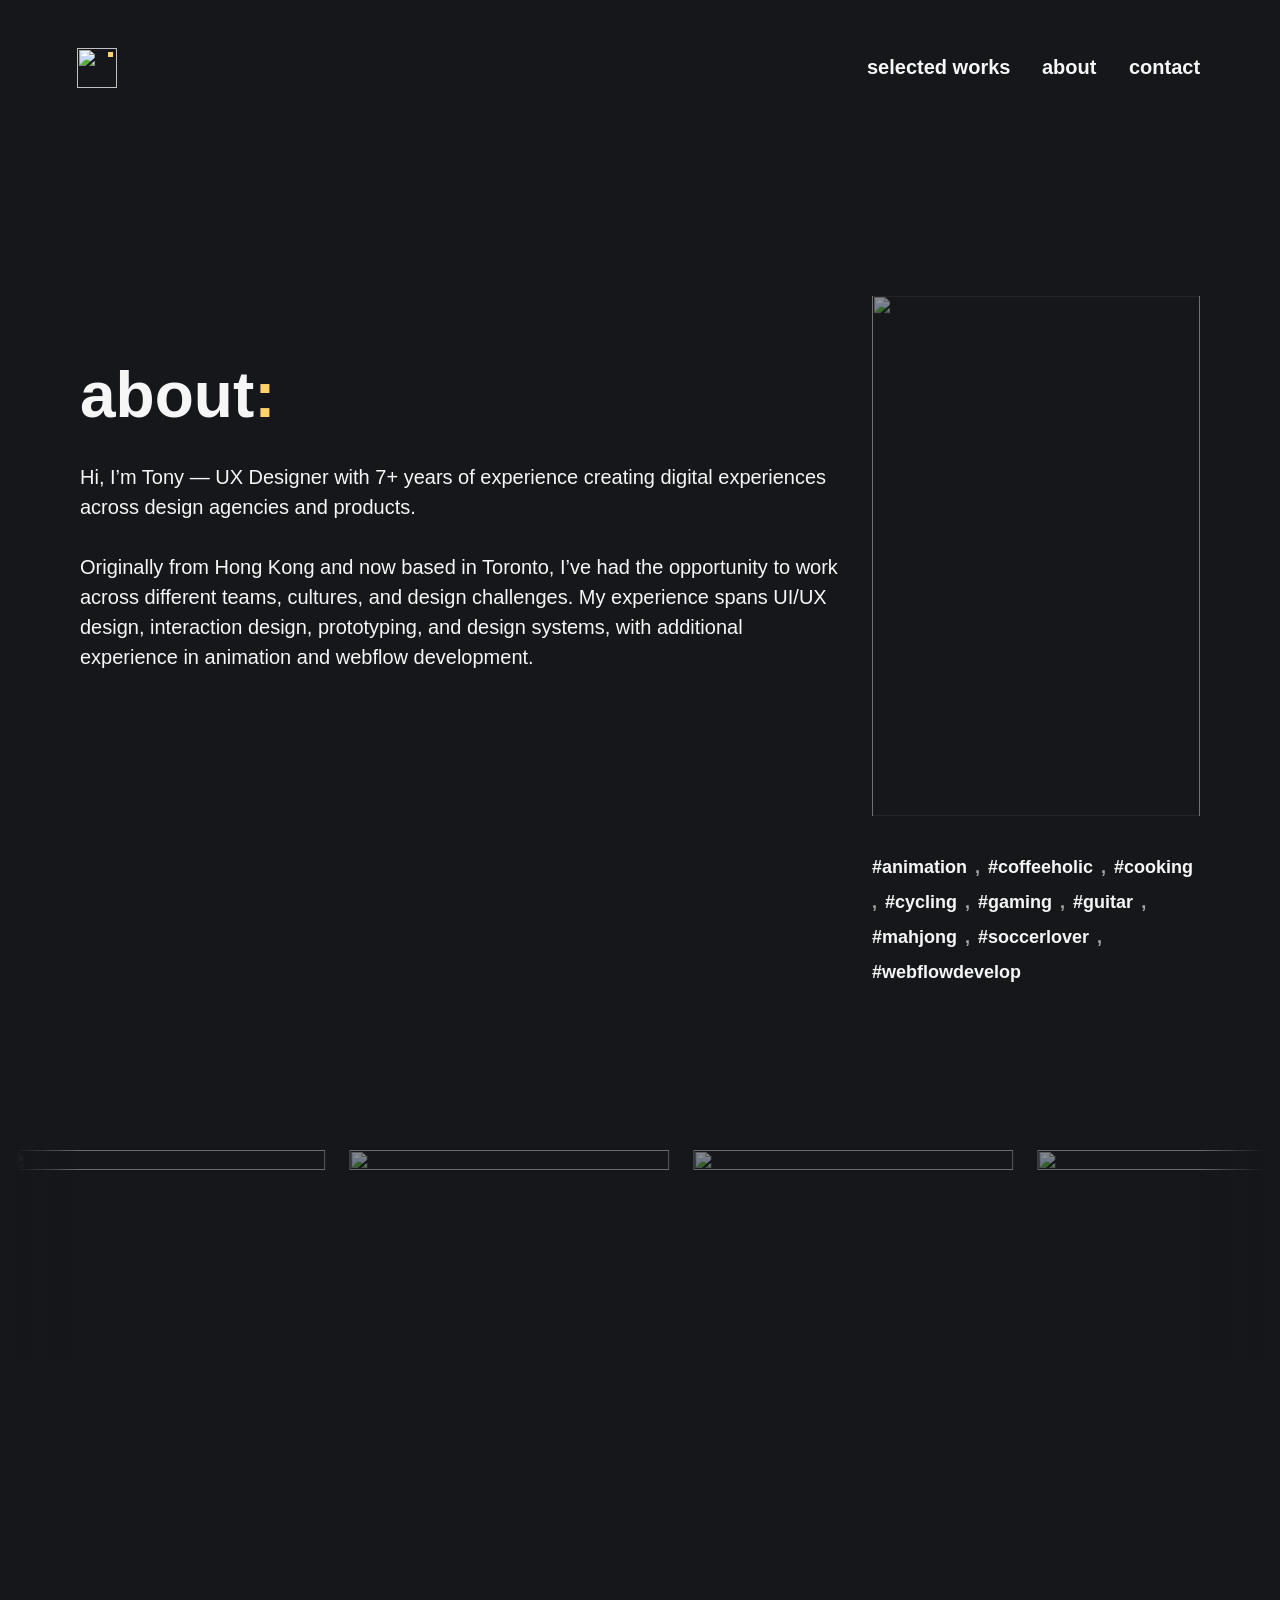
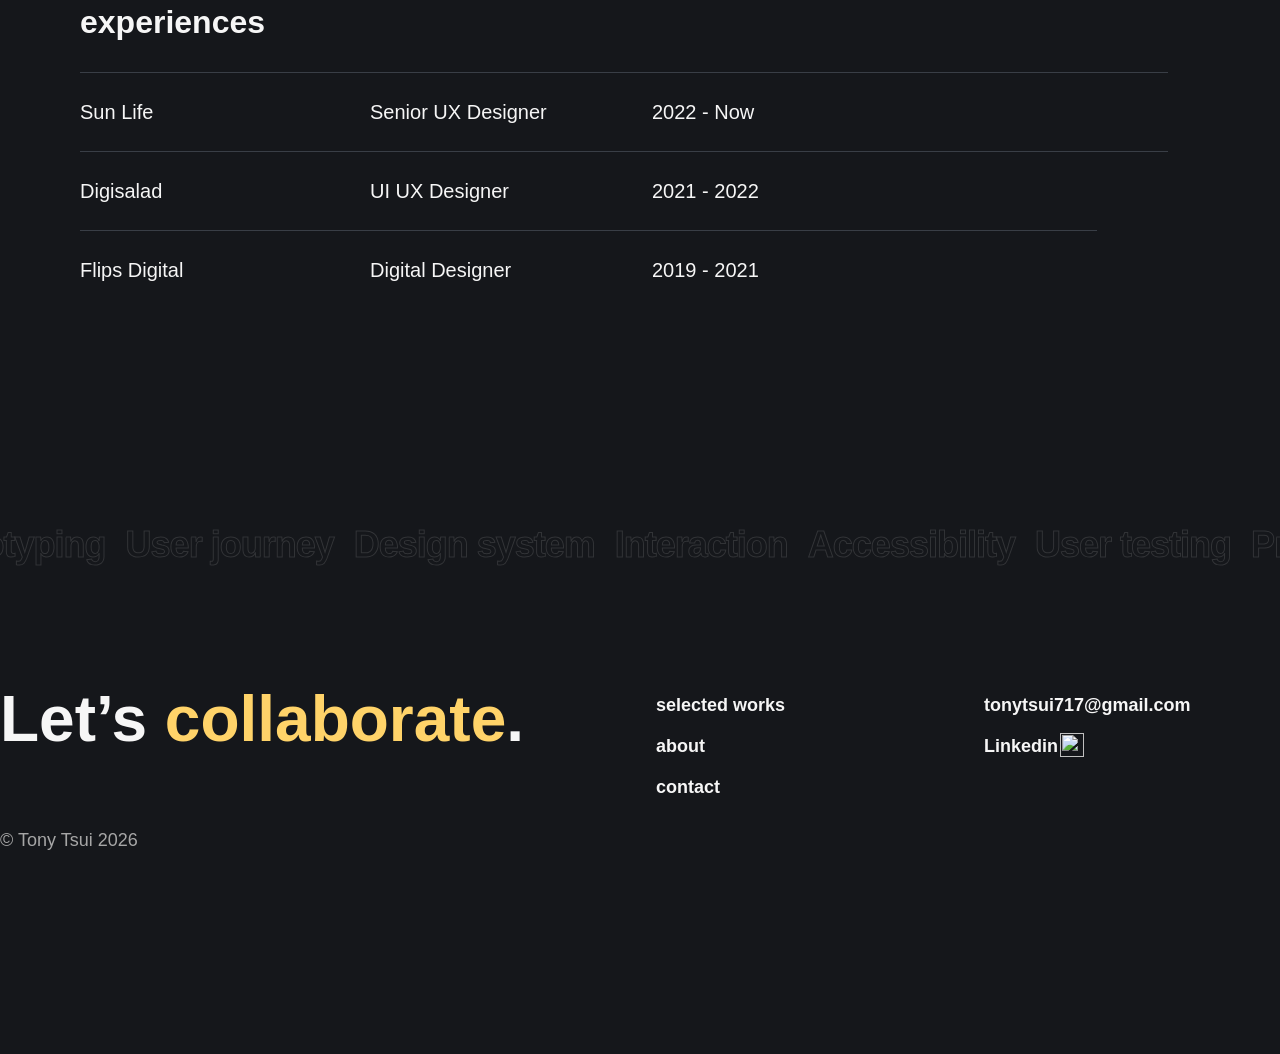
==== commit c9723494: "push 20260928" ====
--- a/about.html
+++ b/about.html
@@ -1,4 +1,4 @@
-<!DOCTYPE html><!-- Handled by Exflow.site --><html data-wf-page="6278ef9351a57927dd02096f" data-wf-site="6278ef9351a5790c0102096b"><head><meta charset="utf-8"/><link href="https://cdn.prod.website-files.com" rel="preconnect" /><title>About | Tony Tsui | UI UX Designer</title><meta content="About | Tony Tsui | UI UX Designer" property="og:title"/><meta content="About | Tony Tsui | UI UX Designer" name="twitter:title"/><meta content="width=device-width, initial-scale=1" name="viewport"/><meta content="Webflow" name="generator"/><link href="css/tonytsui02.webflow.shared.3e9232cb9.css" rel="stylesheet" type="text/css"  /><style>@media (min-width:992px) {html.w-mod-js:not(.w-mod-ix) [data-w-id="4ae07b9c-5c5b-afa6-ce00-75dd658d9ab0"] {opacity:0;}}@media (max-width:991px) and (min-width:768px) {html.w-mod-js:not(.w-mod-ix) [data-w-id="4ae07b9c-5c5b-afa6-ce00-75dd658d9ab0"] {opacity:0;}}@media (max-width:767px) and (min-width:480px) {html.w-mod-js:not(.w-mod-ix) [data-w-id="4ae07b9c-5c5b-afa6-ce00-75dd658d9ab0"] {opacity:0;}}</style><style>html.w-mod-js:not(.w-mod-ix3) :is(.bg-circle-03, .selected-work-content .text-xxl-bold, .image.horizontal, .line-grey, .lighting-deco, .footer, .section) {visibility: hidden !important;}</style><link href="https://fonts.googleapis.com" rel="preconnect"/><link href="https://fonts.gstatic.com" rel="preconnect" /><script src="https://ajax.googleapis.com/ajax/libs/webfont/1.6.26/webfont.js" type="text/javascript"></script><script type="text/javascript">WebFont.load({  google: {    families: ["Rethink Sans:400,500,600,700,800"]  }});</script><script type="text/javascript">!function(o,c){var n=c.documentElement,t=" w-mod-";n.className+=t+"js",("ontouchstart"in o||o.DocumentTouch&&c instanceof DocumentTouch)&&(n.className+=t+"touch")}(window,document);</script><link href="https://cdn.prod.website-files.com/6278ef9351a5790c0102096b/6a7906ea44d33de72ee11192_logo-black.png" rel="icon" type="image/png" sizes="32x32" media="(prefers-color-scheme: light)"/><link href="https://cdn.prod.website-files.com/6278ef9351a5790c0102096b/6a7906c2f65628eece2cc0c5_logo-white.png" rel="icon" type="image/png" sizes="32x32" media="(prefers-color-scheme: dark)"/><link href="https://cdn.prod.website-files.com/6278ef9351a5790c0102096b/6a7906ea44d33de72ee11196_logo-black.png" rel="icon" type="image/png" sizes="48x48"/><link href="https://cdn.prod.website-files.com/6278ef9351a5790c0102096b/6a7906eaf65628eece2cc23e_logo-black.png" rel="apple-touch-icon" sizes="180x180"/><link href="https://cdn.prod.website-files.com/6278ef9351a5790c0102096b/6a7906ea59c23d27cd52f493_logo-black.png" rel="icon" type="image/png" sizes="192x192"/><link href="https://cdn.prod.website-files.com/6278ef9351a5790c0102096b/6a7906eacbc6c4bf9d275603_logo-black.png" rel="icon" type="image/png" sizes="512x512"/><style>
+<!DOCTYPE html><!-- Handled by Exflow.site --><html data-wf-page="6278ef9351a57927dd02096f" data-wf-site="6278ef9351a5790c0102096b"><head><meta charset="utf-8"/><link href="https://cdn.prod.website-files.com" rel="preconnect" /><title>About | Tony Tsui | UI UX Designer</title><meta content="About | Tony Tsui | UI UX Designer" property="og:title"/><meta content="About | Tony Tsui | UI UX Designer" name="twitter:title"/><meta content="width=device-width, initial-scale=1" name="viewport"/><meta content="Webflow" name="generator"/><link href="css/tonytsui02.webflow.shared.6ac0f685d.css" rel="stylesheet" type="text/css"  /><style>@media (min-width:992px) {html.w-mod-js:not(.w-mod-ix) [data-w-id="4ae07b9c-5c5b-afa6-ce00-75dd658d9ab0"] {opacity:0;}}@media (max-width:991px) and (min-width:768px) {html.w-mod-js:not(.w-mod-ix) [data-w-id="4ae07b9c-5c5b-afa6-ce00-75dd658d9ab0"] {opacity:0;}}@media (max-width:767px) and (min-width:480px) {html.w-mod-js:not(.w-mod-ix) [data-w-id="4ae07b9c-5c5b-afa6-ce00-75dd658d9ab0"] {opacity:0;}}</style><style>html.w-mod-js:not(.w-mod-ix3) :is(.bg-circle-03, .selected-work-content .text-xxl-bold, .image.horizontal, .line-grey, .lighting-deco, .footer, .section) {visibility: hidden !important;}</style><link href="https://fonts.googleapis.com" rel="preconnect"/><link href="https://fonts.gstatic.com" rel="preconnect" /><script src="https://ajax.googleapis.com/ajax/libs/webfont/1.6.26/webfont.js" type="text/javascript"></script><script type="text/javascript">WebFont.load({  google: {    families: ["Rethink Sans:400,500,600,700,800"]  }});</script><script type="text/javascript">!function(o,c){var n=c.documentElement,t=" w-mod-";n.className+=t+"js",("ontouchstart"in o||o.DocumentTouch&&c instanceof DocumentTouch)&&(n.className+=t+"touch")}(window,document);</script><link href="https://cdn.prod.website-files.com/6278ef9351a5790c0102096b/6a7906ea44d33de72ee11192_logo-black.png" rel="icon" type="image/png" sizes="32x32" media="(prefers-color-scheme: light)"/><link href="https://cdn.prod.website-files.com/6278ef9351a5790c0102096b/6a7906c2f65628eece2cc0c5_logo-white.png" rel="icon" type="image/png" sizes="32x32" media="(prefers-color-scheme: dark)"/><link href="https://cdn.prod.website-files.com/6278ef9351a5790c0102096b/6a7906ea44d33de72ee11196_logo-black.png" rel="icon" type="image/png" sizes="48x48"/><link href="https://cdn.prod.website-files.com/6278ef9351a5790c0102096b/6a7906eaf65628eece2cc23e_logo-black.png" rel="apple-touch-icon" sizes="180x180"/><link href="https://cdn.prod.website-files.com/6278ef9351a5790c0102096b/6a7906ea59c23d27cd52f493_logo-black.png" rel="icon" type="image/png" sizes="192x192"/><link href="https://cdn.prod.website-files.com/6278ef9351a5790c0102096b/6a7906eacbc6c4bf9d275603_logo-black.png" rel="icon" type="image/png" sizes="512x512"/><style>
 
   html {
     overflow: -moz-hidden-unscrollable;
@@ -10,7 +10,7 @@
   }
 
 </style>
-</head><body class="body"><div class="nav-bar"><a href="/" class="page-link logo w-inline-block"><div class="page-link-wrapper logo"><img src="https://cdn.prod.website-files.com/6278ef9351a5790c0102096b/6a79284f43976ccdbc789855_logo-base.svg" loading="lazy" alt="" class="image-logo"/><div class="logo-yellow-dot"></div></div></a><div class="hamburger-wrapper"><div class="hamburger-line-3"></div><div class="hamburger-line-2"></div><div class="hamburger-line-1"></div></div><div class="nav-link-wrapper"><a href="/" class="page-link w-inline-block"><div class="page-link-wrapper"><div class="text-medium-bold">selected works</div><div class="page-link-line"></div></div></a><a href="/about" aria-current="page" class="page-link w-inline-block w--current"><div class="page-link-wrapper"><div class="text-medium-bold">about</div><div class="page-link-line"></div></div></a><a href="/contact" class="page-link w-inline-block"><div class="page-link-wrapper"><div class="text-medium-bold">contact</div><div class="page-link-line"></div></div></a></div></div><div class="hamburger-menu"><a href="/" class="hamburger-link w-inline-block"><div class="text-large-bold">selected work</div></a><a href="/about" aria-current="page" class="hamburger-link w-inline-block w--current"><div class="text-large-bold">about</div></a><a href="/contact" class="hamburger-link w-inline-block"><div class="text-large-bold">contact</div></a></div><div class="page-content"><div class="main-content"><div class="grid-wrapper"><div class="section horizontal"><div class="about-message-wrapper"><div class="flex-32"><div class="text-title">about<span class="yellow">:</span></div><div class="text-medium-regular">Hi, I’m Tony — UX Designer with 7+ years of experience creating digital experiences across design agencies and products.<br/><br/>Originally from Hong Kong and now based in Toronto, I’ve had the opportunity to work across different teams, cultures, and design challenges. My experience spans UI/UX design, interaction design, prototyping, and design systems, with additional experience in animation and webflow development.</div></div></div><div class="about-selfpic-wrapper"><div class="about-selfpic-flex"><img src="https://cdn.prod.website-files.com/6278ef9351a5790c0102096b/6a95e73c3c45b72f6e9cd256_self-sqaure.avif" loading="lazy" width="Auto" sizes="(max-width: 1254px) 100vw, 1254px" alt="" srcset="https://cdn.prod.website-files.com/6278ef9351a5790c0102096b/6a95e73c3c45b72f6e9cd256_self-sqaure-p-500.avif 500w, https://cdn.prod.website-files.com/6278ef9351a5790c0102096b/6a95e73c3c45b72f6e9cd256_self-sqaure-p-800.avif 800w, https://cdn.prod.website-files.com/6278ef9351a5790c0102096b/6a95e73c3c45b72f6e9cd256_self-sqaure-p-1080.avif 1080w, https://cdn.prod.website-files.com/6278ef9351a5790c0102096b/6a95e73c3c45b72f6e9cd256_self-sqaure.avif 1254w" class="about-selfpic-image"/><img src="https://cdn.prod.website-files.com/6278ef9351a5790c0102096b/6a7a9ed76daa9e7c516f417c_noise.gif" loading="lazy" alt="" class="image-noise"/></div><div class="about-tags-wrapper"><div class="text-small-bold">#animation</div><div class="text-small-bold lightgrey">,</div><div class="text-small-bold">#coffeeholic</div><div class="text-small-bold lightgrey">,</div><div class="text-small-bold">#cooking</div><div class="text-small-bold lightgrey">,</div><div class="text-small-bold">#cycling</div><div class="text-small-bold lightgrey">,</div><div class="text-small-bold">#gaming</div><div class="text-small-bold lightgrey">,</div><div class="text-small-bold">#guitar</div><div class="text-small-bold lightgrey">,</div><div class="text-small-bold">#mahjong</div><div class="text-small-bold lightgrey">,</div><div class="text-small-bold">#soccerlover</div><div class="text-small-bold lightgrey">,</div><div class="text-small-bold">#webflowdevelop</div></div></div></div></div><div class="section about-gif"><div class="about-gif-marquee"><div class="about-gif-content"><img src="https://cdn.prod.website-files.com/6278ef9351a5790c0102096b/67f4b60772849cdd561e17f2_video01.gif" loading="lazy" alt="" class="image-about-gif"/><img src="https://cdn.prod.website-files.com/6278ef9351a5790c0102096b/6a7aad3120e647d1dcc4111c_%23coffeeholic.gif" loading="lazy" alt="" class="image-about-gif"/><img src="https://cdn.prod.website-files.com/6278ef9351a5790c0102096b/6a7aad31b5eafdebadaa4e9a_%23cooking.gif" loading="lazy" alt="" class="image-about-gif"/><img src="https://cdn.prod.website-files.com/6278ef9351a5790c0102096b/6a7aad3161367753542a9799_%23cycling.gif" loading="lazy" alt="" class="image-about-gif"/><img src="https://cdn.prod.website-files.com/6278ef9351a5790c0102096b/6a7aad3139ae0f892b680d94_%23gaming.gif" loading="lazy" alt="" class="image-about-gif"/><img src="https://cdn.prod.website-files.com/6278ef9351a5790c0102096b/6a7aad31479a70f08a94be41_%23guitar.gif" loading="lazy" alt="" class="image-about-gif"/><img src="https://cdn.prod.website-files.com/6278ef9351a5790c0102096b/6a7aad31e1b74334e3da0d8b_%23mahjong.gif" loading="lazy" alt="" class="image-about-gif"/><img src="https://cdn.prod.website-files.com/6278ef9351a5790c0102096b/6a7aad31c5b820f6f4e745bf_%23soccer.gif" loading="lazy" alt="" class="image-about-gif"/><img src="https://cdn.prod.website-files.com/6278ef9351a5790c0102096b/67f4b60772849cdd561e17f4_video02.gif" loading="lazy" alt="" class="image-about-gif"/></div><div class="about-gif-content"><img src="https://cdn.prod.website-files.com/6278ef9351a5790c0102096b/67f4b60772849cdd561e17f2_video01.gif" loading="lazy" alt="" class="image-about-gif"/><img src="https://cdn.prod.website-files.com/6278ef9351a5790c0102096b/6a7aad3120e647d1dcc4111c_%23coffeeholic.gif" loading="lazy" alt="" class="image-about-gif"/><img src="https://cdn.prod.website-files.com/6278ef9351a5790c0102096b/6a7aad31b5eafdebadaa4e9a_%23cooking.gif" loading="lazy" alt="" class="image-about-gif"/><img src="https://cdn.prod.website-files.com/6278ef9351a5790c0102096b/6a7aad3161367753542a9799_%23cycling.gif" loading="lazy" alt="" class="image-about-gif"/><img src="https://cdn.prod.website-files.com/6278ef9351a5790c0102096b/6a7aad3139ae0f892b680d94_%23gaming.gif" loading="lazy" alt="" class="image-about-gif"/><img src="https://cdn.prod.website-files.com/6278ef9351a5790c0102096b/6a7aad31479a70f08a94be41_%23guitar.gif" loading="lazy" alt="" class="image-about-gif"/><img src="https://cdn.prod.website-files.com/6278ef9351a5790c0102096b/6a7aad31e1b74334e3da0d8b_%23mahjong.gif" loading="lazy" alt="" class="image-about-gif"/><img src="https://cdn.prod.website-files.com/6278ef9351a5790c0102096b/6a7aad31c5b820f6f4e745bf_%23soccer.gif" loading="lazy" alt="" class="image-about-gif"/><img src="https://cdn.prod.website-files.com/6278ef9351a5790c0102096b/67f4b60772849cdd561e17f4_video02.gif" loading="lazy" alt="" class="image-about-gif"/></div></div><div class="about-gif-scrim-02"></div><div class="about-gif-scrim-01"></div></div><div class="spacer-240"></div><div class="grid-wrapper"><div class="section"><div class="flex-32"><div class="text-xl-bold">experiences</div><div class="about-experience-list"><div class="about-experience-block"><div class="line-grey"></div><div class="about-experience-content"><div class="flex-horizonal-32 about"><div class="flex-horizonal-32"><div class="text-medium-regular">Sun Life</div></div><div class="flex-horizonal-32"><div class="text-medium-regular">Senior UX Designer</div></div></div><div class="flex-horizonal-32"><div class="text-medium-regular">2022 - Now</div></div></div></div><div class="about-experience-block"><div class="line-grey"></div><div class="about-experience-content"><div class="flex-horizonal-32 about"><div class="flex-horizonal-32"><div class="text-medium-regular">Digisalad</div></div><div class="flex-horizonal-32"><div class="text-medium-regular">UI UX Designer</div></div></div><div class="flex-horizonal-32"><div class="text-medium-regular">2021 - 2022</div></div></div></div><div class="about-experience-block"><div class="line-grey"></div><div class="about-experience-content"><div class="flex-horizonal-32 about"><div class="flex-horizonal-32"><div class="text-medium-regular">Flips Digital</div></div><div class="flex-horizonal-32"><div class="text-medium-regular">Digital Designer</div></div></div><div class="flex-horizonal-32"><div class="text-medium-regular">2019 - 2021</div></div></div></div></div></div></div></div><div class="spacer-240"></div></div></div><div class="cursor-wrapper-2"><div data-w-id="4ae07b9c-5c5b-afa6-ce00-75dd658d9ab0" class="mouse-block"><img src="https://cdn.prod.website-files.com/6278ef9351a5790c0102096b/6278ef9351a579a5c7020a13_arrow-black-link.svg" loading="lazy" alt="" class="mouse-arrow"/></div></div><div class="footer"><div class="footer-marquee"><div class="marquee-content"><div class="text-marquee">Prototyping</div><div class="text-marquee">User journey</div><div class="text-marquee">Design system</div><div class="text-marquee">Interaction</div><div class="text-marquee">Accessibility</div><div class="text-marquee">User testing</div></div><div class="marquee-content"><div class="text-marquee">Prototyping</div><div class="text-marquee">User journey</div><div class="text-marquee">Design system</div><div class="text-marquee">Interaction</div><div class="text-marquee">Accessibility</div><div class="text-marquee">User testing</div></div><div class="marquee-content"><div class="text-marquee">Prototyping</div><div class="text-marquee">User journey</div><div class="text-marquee">Design system</div><div class="text-marquee">Interaction</div><div class="text-marquee">Accessibility</div><div class="text-marquee">User testing</div></div><div class="marquee-content"><div class="text-marquee">Prototyping</div><div class="text-marquee">User journey</div><div class="text-marquee">Design system</div><div class="text-marquee">Interaction</div><div class="text-marquee">Accessibility</div><div class="text-marquee">User testing</div></div><div class="marquee-content"><div class="text-marquee">Prototyping</div><div class="text-marquee">User journey</div><div class="text-marquee">Design system</div><div class="text-marquee">Interaction</div><div class="text-marquee">Accessibility</div><div class="text-marquee">User testing</div></div><div class="marquee-content"><div class="text-marquee">Prototyping</div><div class="text-marquee">User journey</div><div class="text-marquee">Design system</div><div class="text-marquee">Interaction</div><div class="text-marquee">Accessibility</div><div class="text-marquee">User testing</div></div><div class="marquee-content"><div class="text-marquee">Prototyping</div><div class="text-marquee">User journey</div><div class="text-marquee">Design system</div><div class="text-marquee">Interaction</div><div class="text-marquee">Accessibility</div><div class="text-marquee">User testing</div></div><div class="marquee-content"><div class="text-marquee">Prototyping</div><div class="text-marquee">User journey</div><div class="text-marquee">Design system</div><div class="text-marquee">Interaction</div><div class="text-marquee">Accessibility</div><div class="text-marquee">User testing</div></div></div><div class="grid-wrapper footer-wrapper"><div class="flex-horizonal-32 footer-content"><div class="flex-32"><div class="text-title">Let’s <span class="yellow">collaborate</span>.</div></div><div class="flex-horizonal-32 footer-link-list"><div class="flex-12"><a href="/" class="footer-link w-inline-block"><div class="text-small-bold">selected works</div><div class="page-link-line"></div></a><a href="/about" aria-current="page" class="footer-link w-inline-block w--current"><div class="text-small-bold">about</div><div class="page-link-line"></div></a><a href="/contact" class="footer-link w-inline-block"><div class="text-small-bold">contact</div><div class="page-link-line"></div></a></div><div class="flex-12"><a href="mailto:tonytsui717@gmail.com?subject=Leave%20a%20message%20to%20Tony" class="footer-link w-inline-block"><div class="text-small-bold">tonytsui717@gmail.com</div><div class="page-link-line"></div></a><a href="https://www.linkedin.com/in/tonytsui-/" target="_blank" class="footer-link w-inline-block"><div class="flex-horizontal-2"><div class="text-small-bold">Linkedin</div><img src="https://cdn.prod.website-files.com/6278ef9351a5790c0102096b/6278ef9351a579672f020a12_arrow-white-link%20(1).svg" loading="lazy" alt="" class="external-link-icon"/></div><div class="page-link-line"></div></a></div></div></div><div class="text-small-regular light-grey">© Tony Tsui 2026</div></div></div><script src="js/jquery.js?site=6278ef9351a5790c0102096b" type="text/javascript"  ></script><script src="js/webflow.schunk.a3140c51201be139.js" type="text/javascript"  ></script><script src="js/webflow.schunk.3dc4f4a067638c9a.js" type="text/javascript"  ></script><script src="js/webflow-script-1.js" type="text/javascript"  ></script><script src="js/gsap.min.js" type="text/javascript"></script><script src="js/scrolltrigger.min.js" type="text/javascript"></script><script src="js/splittext.min.js" type="text/javascript"></script><script src="js/customease.min.js" type="text/javascript"></script><script src="js/customwiggle.min.js" type="text/javascript"></script><style>
+</head><body class="body"><div class="nav-bar"><a href="/" class="page-link logo w-inline-block"><div class="page-link-wrapper logo"><img src="https://cdn.prod.website-files.com/6278ef9351a5790c0102096b/6a79284f43976ccdbc789855_logo-base.svg" loading="lazy" alt="" class="image-logo"/><div class="logo-yellow-dot"></div></div></a><div class="hamburger-wrapper"><div class="hamburger-line-3"></div><div class="hamburger-line-2"></div><div class="hamburger-line-1"></div></div><div class="nav-link-wrapper"><a href="/" class="page-link w-inline-block"><div class="page-link-wrapper"><div class="text-medium-bold">selected works</div><div class="page-link-line"></div></div></a><a href="/about" aria-current="page" class="page-link w-inline-block w--current"><div class="page-link-wrapper"><div class="text-medium-bold">about</div><div class="page-link-line"></div></div></a><a href="/contact" class="page-link w-inline-block"><div class="page-link-wrapper"><div class="text-medium-bold">contact</div><div class="page-link-line"></div></div></a></div></div><div class="hamburger-menu"><a href="/" class="hamburger-link w-inline-block"><div class="text-large-bold">selected work</div></a><a href="/about" aria-current="page" class="hamburger-link w-inline-block w--current"><div class="text-large-bold">about</div></a><a href="/contact" class="hamburger-link w-inline-block"><div class="text-large-bold">contact</div></a></div><div class="page-content"><div class="main-content"><div class="grid-wrapper"><div class="section horizontal"><div class="about-message-wrapper"><div class="flex-32"><div class="text-title">about<span class="yellow">:</span></div><div class="text-medium-regular">Hi, I’m Tony — UX Designer with 7+ years of experience creating digital experiences across design agencies and products.<br/><br/>Originally from Hong Kong and now based in Toronto, I’ve had the opportunity to work across different teams, cultures, and design challenges. My experience spans UI/UX design, interaction design, prototyping, and design systems, with additional experience in animation and webflow development.</div></div></div><div class="about-selfpic-wrapper"><div class="about-selfpic-flex"><img src="https://cdn.prod.website-files.com/6278ef9351a5790c0102096b/6a95e73c3c45b72f6e9cd256_self-sqaure.avif" loading="lazy" width="Auto" sizes="(max-width: 1254px) 100vw, 1254px" alt="" srcset="https://cdn.prod.website-files.com/6278ef9351a5790c0102096b/6a95e73c3c45b72f6e9cd256_self-sqaure-p-500.avif 500w, https://cdn.prod.website-files.com/6278ef9351a5790c0102096b/6a95e73c3c45b72f6e9cd256_self-sqaure-p-800.avif 800w, https://cdn.prod.website-files.com/6278ef9351a5790c0102096b/6a95e73c3c45b72f6e9cd256_self-sqaure-p-1080.avif 1080w, https://cdn.prod.website-files.com/6278ef9351a5790c0102096b/6a95e73c3c45b72f6e9cd256_self-sqaure.avif 1254w" class="about-selfpic-image"/><img src="https://cdn.prod.website-files.com/6278ef9351a5790c0102096b/6a7a9ed76daa9e7c516f417c_noise.gif" loading="lazy" alt="" class="image-noise"/></div><div class="about-tags-wrapper"><div class="text-small-bold">#animation</div><div class="text-small-bold lightgrey">,</div><div class="text-small-bold">#coffeeholic</div><div class="text-small-bold lightgrey">,</div><div class="text-small-bold">#cooking</div><div class="text-small-bold lightgrey">,</div><div class="text-small-bold">#cycling</div><div class="text-small-bold lightgrey">,</div><div class="text-small-bold">#gaming</div><div class="text-small-bold lightgrey">,</div><div class="text-small-bold">#guitar</div><div class="text-small-bold lightgrey">,</div><div class="text-small-bold">#mahjong</div><div class="text-small-bold lightgrey">,</div><div class="text-small-bold">#soccerlover</div><div class="text-small-bold lightgrey">,</div><div class="text-small-bold">#webflowdevelop</div></div></div></div></div><div class="section about-gif"><div class="about-gif-marquee"><div class="about-gif-content"><img src="https://cdn.prod.website-files.com/6278ef9351a5790c0102096b/67f4b60772849cdd561e17f2_video01.gif" loading="lazy" alt="" class="image-about-gif"/><img src="https://cdn.prod.website-files.com/6278ef9351a5790c0102096b/6a7aad3120e647d1dcc4111c_%23coffeeholic.gif" loading="lazy" alt="" class="image-about-gif"/><img src="https://cdn.prod.website-files.com/6278ef9351a5790c0102096b/6a7aad31b5eafdebadaa4e9a_%23cooking.gif" loading="lazy" alt="" class="image-about-gif"/><img src="https://cdn.prod.website-files.com/6278ef9351a5790c0102096b/6a7aad3161367753542a9799_%23cycling.gif" loading="lazy" alt="" class="image-about-gif"/><img src="https://cdn.prod.website-files.com/6278ef9351a5790c0102096b/6a7aad3139ae0f892b680d94_%23gaming.gif" loading="lazy" alt="" class="image-about-gif"/><img src="https://cdn.prod.website-files.com/6278ef9351a5790c0102096b/6a7aad31479a70f08a94be41_%23guitar.gif" loading="lazy" alt="" class="image-about-gif"/><img src="https://cdn.prod.website-files.com/6278ef9351a5790c0102096b/6a7aad31e1b74334e3da0d8b_%23mahjong.gif" loading="lazy" alt="" class="image-about-gif"/><img src="https://cdn.prod.website-files.com/6278ef9351a5790c0102096b/6a7aad31c5b820f6f4e745bf_%23soccer.gif" loading="lazy" alt="" class="image-about-gif"/><img src="https://cdn.prod.website-files.com/6278ef9351a5790c0102096b/67f4b60772849cdd561e17f4_video02.gif" loading="lazy" alt="" class="image-about-gif"/></div><div class="about-gif-content"><img src="https://cdn.prod.website-files.com/6278ef9351a5790c0102096b/67f4b60772849cdd561e17f2_video01.gif" loading="lazy" alt="" class="image-about-gif"/><img src="https://cdn.prod.website-files.com/6278ef9351a5790c0102096b/6a7aad3120e647d1dcc4111c_%23coffeeholic.gif" loading="lazy" alt="" class="image-about-gif"/><img src="https://cdn.prod.website-files.com/6278ef9351a5790c0102096b/6a7aad31b5eafdebadaa4e9a_%23cooking.gif" loading="lazy" alt="" class="image-about-gif"/><img src="https://cdn.prod.website-files.com/6278ef9351a5790c0102096b/6a7aad3161367753542a9799_%23cycling.gif" loading="lazy" alt="" class="image-about-gif"/><img src="https://cdn.prod.website-files.com/6278ef9351a5790c0102096b/6a7aad3139ae0f892b680d94_%23gaming.gif" loading="lazy" alt="" class="image-about-gif"/><img src="https://cdn.prod.website-files.com/6278ef9351a5790c0102096b/6a7aad31479a70f08a94be41_%23guitar.gif" loading="lazy" alt="" class="image-about-gif"/><img src="https://cdn.prod.website-files.com/6278ef9351a5790c0102096b/6a7aad31e1b74334e3da0d8b_%23mahjong.gif" loading="lazy" alt="" class="image-about-gif"/><img src="https://cdn.prod.website-files.com/6278ef9351a5790c0102096b/6a7aad31c5b820f6f4e745bf_%23soccer.gif" loading="lazy" alt="" class="image-about-gif"/><img src="https://cdn.prod.website-files.com/6278ef9351a5790c0102096b/67f4b60772849cdd561e17f4_video02.gif" loading="lazy" alt="" class="image-about-gif"/></div></div><div class="about-gif-scrim-02"></div><div class="about-gif-scrim-01"></div></div><div class="spacer-240"></div><div class="grid-wrapper"><div class="section"><div class="flex-32"><div class="text-xl-bold">experiences</div><div class="about-experience-list"><div class="about-experience-block"><div class="line-grey"></div><div class="about-experience-content"><div class="flex-horizonal-32 about"><div class="flex-horizonal-32"><div class="text-medium-regular">Sun Life</div></div><div class="flex-horizonal-32"><div class="text-medium-regular">Senior UX Designer</div></div></div><div class="flex-horizonal-32"><div class="text-medium-regular">2022 - Now</div></div></div></div><div class="about-experience-block"><div class="line-grey"></div><div class="about-experience-content"><div class="flex-horizonal-32 about"><div class="flex-horizonal-32"><div class="text-medium-regular">Digisalad</div></div><div class="flex-horizonal-32"><div class="text-medium-regular">UI UX Designer</div></div></div><div class="flex-horizonal-32"><div class="text-medium-regular">2021 - 2022</div></div></div></div><div class="about-experience-block"><div class="line-grey"></div><div class="about-experience-content"><div class="flex-horizonal-32 about"><div class="flex-horizonal-32"><div class="text-medium-regular">Flips Digital</div></div><div class="flex-horizonal-32"><div class="text-medium-regular">Digital Designer</div></div></div><div class="flex-horizonal-32"><div class="text-medium-regular">2019 - 2021</div></div></div></div></div></div></div></div><div class="spacer-240"></div></div></div><div class="cursor-wrapper-2"><div data-w-id="4ae07b9c-5c5b-afa6-ce00-75dd658d9ab0" class="mouse-block"><img src="https://cdn.prod.website-files.com/6278ef9351a5790c0102096b/6278ef9351a579a5c7020a13_arrow-black-link.svg" loading="lazy" alt="" class="mouse-arrow"/></div></div><div class="footer"><div class="footer-marquee"><div class="marquee-content"><div class="text-marquee">Prototyping</div><div class="text-marquee">User journey</div><div class="text-marquee">Design system</div><div class="text-marquee">Interaction</div><div class="text-marquee">Accessibility</div><div class="text-marquee">User testing</div></div><div class="marquee-content"><div class="text-marquee">Prototyping</div><div class="text-marquee">User journey</div><div class="text-marquee">Design system</div><div class="text-marquee">Interaction</div><div class="text-marquee">Accessibility</div><div class="text-marquee">User testing</div></div><div class="marquee-content"><div class="text-marquee">Prototyping</div><div class="text-marquee">User journey</div><div class="text-marquee">Design system</div><div class="text-marquee">Interaction</div><div class="text-marquee">Accessibility</div><div class="text-marquee">User testing</div></div><div class="marquee-content"><div class="text-marquee">Prototyping</div><div class="text-marquee">User journey</div><div class="text-marquee">Design system</div><div class="text-marquee">Interaction</div><div class="text-marquee">Accessibility</div><div class="text-marquee">User testing</div></div><div class="marquee-content"><div class="text-marquee">Prototyping</div><div class="text-marquee">User journey</div><div class="text-marquee">Design system</div><div class="text-marquee">Interaction</div><div class="text-marquee">Accessibility</div><div class="text-marquee">User testing</div></div><div class="marquee-content"><div class="text-marquee">Prototyping</div><div class="text-marquee">User journey</div><div class="text-marquee">Design system</div><div class="text-marquee">Interaction</div><div class="text-marquee">Accessibility</div><div class="text-marquee">User testing</div></div><div class="marquee-content"><div class="text-marquee">Prototyping</div><div class="text-marquee">User journey</div><div class="text-marquee">Design system</div><div class="text-marquee">Interaction</div><div class="text-marquee">Accessibility</div><div class="text-marquee">User testing</div></div><div class="marquee-content"><div class="text-marquee">Prototyping</div><div class="text-marquee">User journey</div><div class="text-marquee">Design system</div><div class="text-marquee">Interaction</div><div class="text-marquee">Accessibility</div><div class="text-marquee">User testing</div></div></div><div class="grid-wrapper footer-wrapper"><div class="flex-horizonal-32 footer-content"><div class="flex-32"><div class="text-title">Let’s <span class="yellow">collaborate</span>.</div></div><div class="flex-horizonal-32 footer-link-list"><div class="flex-12"><a href="/" class="footer-link w-inline-block"><div class="text-small-bold">selected works</div><div class="page-link-line"></div></a><a href="/about" aria-current="page" class="footer-link w-inline-block w--current"><div class="text-small-bold">about</div><div class="page-link-line"></div></a><a href="/contact" class="footer-link w-inline-block"><div class="text-small-bold">contact</div><div class="page-link-line"></div></a></div><div class="flex-12"><a href="mailto:tonytsui717@gmail.com?subject=Leave%20a%20message%20to%20Tony" class="footer-link-no-animation w-inline-block"><div class="text-small-bold">tonytsui717@gmail.com</div><div class="page-link-line"></div></a><a href="https://www.linkedin.com/in/tonytsui-/" target="_blank" class="footer-link-no-animation w-inline-block"><div class="flex-horizontal-2"><div class="text-small-bold">Linkedin</div><img src="https://cdn.prod.website-files.com/6278ef9351a5790c0102096b/6278ef9351a579672f020a12_arrow-white-link%20(1).svg" loading="lazy" alt="" class="external-link-icon"/></div><div class="page-link-line"></div></a></div></div></div><div class="text-small-regular light-grey">© Tony Tsui 2026</div></div></div><script src="js/jquery.js?site=6278ef9351a5790c0102096b" type="text/javascript"  ></script><script src="js/webflow.schunk.a3140c51201be139.js" type="text/javascript"  ></script><script src="js/webflow.schunk.3dc4f4a067638c9a.js" type="text/javascript"  ></script><script src="js/webflow-script-1.js" type="text/javascript"  ></script><script src="js/gsap.min.js" type="text/javascript"></script><script src="js/scrolltrigger.min.js" type="text/javascript"></script><script src="js/splittext.min.js" type="text/javascript"></script><script src="js/customease.min.js" type="text/javascript"></script><script src="js/customwiggle.min.js" type="text/javascript"></script><style>
   .cursor-wrapper {
     pointer-events: none;
     mix-blend-mode: difference;
--- a/css/tonytsui02.webflow.shared.6ac0f685d.css
+++ b/css/tonytsui02.webflow.shared.6ac0f685d.css
@@ -0,0 +1,4674 @@
+html {
+  -webkit-text-size-adjust: 100%;
+  -ms-text-size-adjust: 100%;
+  font-family: sans-serif;
+}
+
+body {
+  margin: 0;
+}
+
+article, aside, details, figcaption, figure, footer, header, hgroup, main, menu, nav, section, summary {
+  display: block;
+}
+
+audio, canvas, progress, video {
+  vertical-align: baseline;
+  display: inline-block;
+}
+
+audio:not([controls]) {
+  height: 0;
+  display: none;
+}
+
+[hidden], template {
+  display: none;
+}
+
+a {
+  background-color: #0000;
+}
+
+a:active, a:hover {
+  outline: 0;
+}
+
+abbr[title] {
+  border-bottom: 1px dotted;
+}
+
+b, strong {
+  font-weight: bold;
+}
+
+dfn {
+  font-style: italic;
+}
+
+h1 {
+  margin: .67em 0;
+  font-size: 2em;
+}
+
+mark {
+  color: #000;
+  background: #ff0;
+}
+
+small {
+  font-size: 80%;
+}
+
+sub, sup {
+  vertical-align: baseline;
+  font-size: 75%;
+  line-height: 0;
+  position: relative;
+}
+
+sup {
+  top: -.5em;
+}
+
+sub {
+  bottom: -.25em;
+}
+
+img {
+  border: 0;
+}
+
+svg:not(:root) {
+  overflow: hidden;
+}
+
+hr {
+  box-sizing: content-box;
+  height: 0;
+}
+
+pre {
+  overflow: auto;
+}
+
+code, kbd, pre, samp {
+  font-family: monospace;
+  font-size: 1em;
+}
+
+button, input, optgroup, select, textarea {
+  color: inherit;
+  font: inherit;
+  margin: 0;
+}
+
+button {
+  overflow: visible;
+}
+
+button, select {
+  text-transform: none;
+}
+
+button, html input[type="button"], input[type="reset"] {
+  -webkit-appearance: button;
+  cursor: pointer;
+}
+
+button[disabled], html input[disabled] {
+  cursor: default;
+}
+
+button::-moz-focus-inner, input::-moz-focus-inner {
+  border: 0;
+  padding: 0;
+}
+
+input {
+  line-height: normal;
+}
+
+input[type="checkbox"], input[type="radio"] {
+  box-sizing: border-box;
+  padding: 0;
+}
+
+input[type="number"]::-webkit-inner-spin-button, input[type="number"]::-webkit-outer-spin-button {
+  height: auto;
+}
+
+input[type="search"] {
+  -webkit-appearance: none;
+}
+
+input[type="search"]::-webkit-search-cancel-button, input[type="search"]::-webkit-search-decoration {
+  -webkit-appearance: none;
+}
+
+legend {
+  border: 0;
+  padding: 0;
+}
+
+textarea {
+  overflow: auto;
+}
+
+optgroup {
+  font-weight: bold;
+}
+
+table {
+  border-collapse: collapse;
+  border-spacing: 0;
+}
+
+td, th {
+  padding: 0;
+}
+
+@font-face {
+  font-family: webflow-icons;
+  src: url("[data-uri]") format("truetype");
+  font-weight: normal;
+  font-style: normal;
+}
+
+[class^="w-icon-"], [class*=" w-icon-"] {
+  speak: none;
+  font-variant: normal;
+  text-transform: none;
+  -webkit-font-smoothing: antialiased;
+  -moz-osx-font-smoothing: grayscale;
+  font-style: normal;
+  font-weight: normal;
+  line-height: 1;
+  font-family: webflow-icons !important;
+}
+
+.w-icon-slider-right:before {
+  content: "";
+}
+
+.w-icon-slider-left:before {
+  content: "";
+}
+
+.w-icon-nav-menu:before {
+  content: "";
+}
+
+.w-icon-arrow-down:before, .w-icon-dropdown-toggle:before {
+  content: "";
+}
+
+.w-icon-file-upload-remove:before {
+  content: "";
+}
+
+.w-icon-file-upload-icon:before {
+  content: "";
+}
+
+* {
+  box-sizing: border-box;
+}
+
+html {
+  height: 100%;
+}
+
+body {
+  color: #333;
+  background-color: #fff;
+  min-height: 100%;
+  margin: 0;
+  font-family: Arial, sans-serif;
+  font-size: 14px;
+  line-height: 20px;
+}
+
+img {
+  vertical-align: middle;
+  max-width: 100%;
+  display: inline-block;
+}
+
+html.w-mod-touch * {
+  background-attachment: scroll !important;
+}
+
+.w-block {
+  display: block;
+}
+
+.w-inline-block {
+  max-width: 100%;
+  display: inline-block;
+}
+
+.w-clearfix:before, .w-clearfix:after {
+  content: " ";
+  grid-area: 1 / 1 / 2 / 2;
+  display: table;
+}
+
+.w-clearfix:after {
+  clear: both;
+}
+
+.w-hidden {
+  display: none;
+}
+
+.w-button {
+  color: #fff;
+  line-height: inherit;
+  cursor: pointer;
+  background-color: #3898ec;
+  border: 0;
+  border-radius: 0;
+  padding: 9px 15px;
+  text-decoration: none;
+  display: inline-block;
+}
+
+input.w-button {
+  -webkit-appearance: button;
+}
+
+:where(button.w-popover-trigger) {
+  color: inherit;
+  cursor: pointer;
+  font: inherit;
+  line-height: inherit;
+  text-align: inherit;
+  -webkit-text-decoration: inherit;
+  text-decoration: inherit;
+  background-color: #0000;
+  border: 0;
+  margin: 0;
+  padding: 0;
+}
+
+.w-popover {
+  position-anchor: none;
+}
+
+.w-popover[popover]:not(:popover-open) {
+  display: none;
+}
+
+html[data-w-dynpage] [data-w-cloak] {
+  color: #0000 !important;
+}
+
+.w-code-block {
+  margin: unset;
+}
+
+pre.w-code-block code {
+  all: inherit;
+}
+
+pre.w-code-block code > span {
+  display: block !important;
+}
+
+.w-optimization {
+  display: contents;
+}
+
+.w-webflow-badge, .w-webflow-badge > img {
+  box-sizing: unset;
+  width: unset;
+  height: unset;
+  max-height: unset;
+  max-width: unset;
+  min-height: unset;
+  min-width: unset;
+  margin: unset;
+  padding: unset;
+  float: unset;
+  clear: unset;
+  border: unset;
+  border-radius: unset;
+  background: unset;
+  background-image: unset;
+  background-position: unset;
+  background-size: unset;
+  background-repeat: unset;
+  background-origin: unset;
+  background-clip: unset;
+  background-attachment: unset;
+  background-color: unset;
+  box-shadow: unset;
+  transform: unset;
+  direction: unset;
+  font-family: unset;
+  font-weight: unset;
+  color: unset;
+  font-size: unset;
+  line-height: unset;
+  font-style: unset;
+  font-variant: unset;
+  text-align: unset;
+  letter-spacing: unset;
+  -webkit-text-decoration: unset;
+  text-decoration: unset;
+  text-indent: unset;
+  text-transform: unset;
+  list-style-type: unset;
+  text-shadow: unset;
+  vertical-align: unset;
+  cursor: unset;
+  white-space: unset;
+  word-break: unset;
+  word-spacing: unset;
+  word-wrap: unset;
+  transition: unset;
+}
+
+.w-webflow-badge {
+  white-space: nowrap;
+  cursor: pointer;
+  box-shadow: 0 0 0 1px #0000001a, 0 1px 3px #0000001a;
+  visibility: visible !important;
+  opacity: 1 !important;
+  z-index: 2147483647 !important;
+  color: #aaadb0 !important;
+  width: auto !important;
+  height: auto !important;
+  overflow: unset !important;
+  background-color: #fff !important;
+  border-radius: 3px !important;
+  margin: 0 !important;
+  padding: 6px !important;
+  font-size: 12px !important;
+  line-height: 14px !important;
+  text-decoration: none !important;
+  display: inline-block !important;
+  position: fixed !important;
+  inset: auto 12px 12px auto !important;
+  transform: none !important;
+}
+
+.w-webflow-badge > img {
+  position: unset;
+  visibility: unset !important;
+  opacity: 1 !important;
+  vertical-align: middle !important;
+  display: inline-block !important;
+}
+
+h1, h2, h3, h4, h5, h6 {
+  margin-bottom: 10px;
+  font-weight: bold;
+}
+
+h1 {
+  margin-top: 20px;
+  font-size: 38px;
+  line-height: 44px;
+}
+
+h2 {
+  margin-top: 20px;
+  font-size: 32px;
+  line-height: 36px;
+}
+
+h3 {
+  margin-top: 20px;
+  font-size: 24px;
+  line-height: 30px;
+}
+
+h4 {
+  margin-top: 10px;
+  font-size: 18px;
+  line-height: 24px;
+}
+
+h5 {
+  margin-top: 10px;
+  font-size: 14px;
+  line-height: 20px;
+}
+
+h6 {
+  margin-top: 10px;
+  font-size: 12px;
+  line-height: 18px;
+}
+
+p {
+  margin-top: 0;
+  margin-bottom: 10px;
+}
+
+blockquote {
+  border-left: 5px solid #e2e2e2;
+  margin: 0 0 10px;
+  padding: 10px 20px;
+  font-size: 18px;
+  line-height: 22px;
+}
+
+figure {
+  margin: 0 0 10px;
+}
+
+figcaption {
+  text-align: center;
+  margin-top: 5px;
+}
+
+ul, ol {
+  margin-top: 0;
+  margin-bottom: 10px;
+  padding-left: 40px;
+}
+
+.w-list-unstyled {
+  padding-left: 0;
+  list-style: none;
+}
+
+.w-embed:before, .w-embed:after {
+  content: " ";
+  grid-area: 1 / 1 / 2 / 2;
+  display: table;
+}
+
+.w-embed:after {
+  clear: both;
+}
+
+.w-video {
+  width: 100%;
+  padding: 0;
+  position: relative;
+}
+
+.w-video iframe, .w-video object, .w-video embed {
+  border: none;
+  width: 100%;
+  height: 100%;
+  position: absolute;
+  top: 0;
+  left: 0;
+}
+
+fieldset {
+  border: 0;
+  margin: 0;
+  padding: 0;
+}
+
+button, [type="button"], [type="reset"] {
+  cursor: pointer;
+  -webkit-appearance: button;
+  border: 0;
+}
+
+.w-form {
+  margin: 0 0 15px;
+}
+
+.w-form-done {
+  text-align: center;
+  background-color: #ddd;
+  padding: 20px;
+  display: none;
+}
+
+.w-form-fail {
+  background-color: #ffdede;
+  margin-top: 10px;
+  padding: 10px;
+  display: none;
+}
+
+label {
+  margin-bottom: 5px;
+  font-weight: bold;
+  display: block;
+}
+
+.w-input, .w-select {
+  color: #333;
+  vertical-align: middle;
+  background-color: #fff;
+  border: 1px solid #ccc;
+  width: 100%;
+  height: 38px;
+  margin-bottom: 10px;
+  padding: 8px 12px;
+  font-size: 14px;
+  line-height: 1.42857;
+  display: block;
+}
+
+.w-input::placeholder, .w-select::placeholder {
+  color: #999;
+}
+
+.w-input:focus, .w-select:focus {
+  border-color: #3898ec;
+  outline: 0;
+}
+
+.w-input[disabled], .w-select[disabled], .w-input[readonly], .w-select[readonly], fieldset[disabled] .w-input, fieldset[disabled] .w-select {
+  cursor: not-allowed;
+}
+
+.w-input[disabled]:not(.w-input-disabled), .w-select[disabled]:not(.w-input-disabled), .w-input[readonly], .w-select[readonly], fieldset[disabled]:not(.w-input-disabled) .w-input, fieldset[disabled]:not(.w-input-disabled) .w-select {
+  background-color: #eee;
+}
+
+textarea.w-input, textarea.w-select {
+  height: auto;
+}
+
+.w-select {
+  background-color: #f3f3f3;
+}
+
+.w-select[multiple] {
+  height: auto;
+}
+
+.w-form-label {
+  cursor: pointer;
+  margin-bottom: 0;
+  font-weight: normal;
+  display: inline-block;
+}
+
+.w-radio {
+  margin-bottom: 5px;
+  padding-left: 20px;
+  display: block;
+}
+
+.w-radio:before, .w-radio:after {
+  content: " ";
+  grid-area: 1 / 1 / 2 / 2;
+  display: table;
+}
+
+.w-radio:after {
+  clear: both;
+}
+
+.w-radio-input {
+  float: left;
+  margin: 3px 0 0 -20px;
+  line-height: normal;
+}
+
+.w-file-upload {
+  margin-bottom: 10px;
+  display: block;
+}
+
+.w-file-upload-input {
+  opacity: 0;
+  z-index: -100;
+  width: .1px;
+  height: .1px;
+  position: absolute;
+  overflow: hidden;
+}
+
+.w-file-upload-default, .w-file-upload-uploading, .w-file-upload-success {
+  color: #333;
+  display: inline-block;
+}
+
+.w-file-upload-error {
+  margin-top: 10px;
+  display: block;
+}
+
+.w-file-upload-default.w-hidden, .w-file-upload-uploading.w-hidden, .w-file-upload-error.w-hidden, .w-file-upload-success.w-hidden {
+  display: none;
+}
+
+.w-file-upload-uploading-btn {
+  cursor: pointer;
+  background-color: #fafafa;
+  border: 1px solid #ccc;
+  margin: 0;
+  padding: 8px 12px;
+  font-size: 14px;
+  font-weight: normal;
+  display: flex;
+}
+
+.w-file-upload-file {
+  background-color: #fafafa;
+  border: 1px solid #ccc;
+  flex-grow: 1;
+  justify-content: space-between;
+  margin: 0;
+  padding: 8px 9px 8px 11px;
+  display: flex;
+}
+
+.w-file-upload-file-name {
+  font-size: 14px;
+  font-weight: normal;
+  display: block;
+}
+
+.w-file-remove-link {
+  cursor: pointer;
+  width: auto;
+  height: auto;
+  margin-top: 3px;
+  margin-left: 10px;
+  padding: 3px;
+  display: block;
+}
+
+.w-icon-file-upload-remove {
+  margin: auto;
+  font-size: 10px;
+}
+
+.w-file-upload-error-msg {
+  color: #ea384c;
+  padding: 2px 0;
+  display: inline-block;
+}
+
+.w-file-upload-info {
+  padding: 0 12px;
+  line-height: 38px;
+  display: inline-block;
+}
+
+.w-file-upload-label {
+  cursor: pointer;
+  background-color: #fafafa;
+  border: 1px solid #ccc;
+  margin: 0;
+  padding: 8px 12px;
+  font-size: 14px;
+  font-weight: normal;
+  display: inline-block;
+}
+
+.w-icon-file-upload-icon, .w-icon-file-upload-uploading {
+  width: 20px;
+  margin-right: 8px;
+  display: inline-block;
+}
+
+.w-icon-file-upload-uploading {
+  height: 20px;
+}
+
+.w-container {
+  max-width: 940px;
+  margin-left: auto;
+  margin-right: auto;
+}
+
+.w-container:before, .w-container:after {
+  content: " ";
+  grid-area: 1 / 1 / 2 / 2;
+  display: table;
+}
+
+.w-container:after {
+  clear: both;
+}
+
+.w-container .w-row {
+  margin-left: -10px;
+  margin-right: -10px;
+}
+
+.w-row:before, .w-row:after {
+  content: " ";
+  grid-area: 1 / 1 / 2 / 2;
+  display: table;
+}
+
+.w-row:after {
+  clear: both;
+}
+
+.w-row .w-row {
+  margin-left: 0;
+  margin-right: 0;
+}
+
+.w-col {
+  float: left;
+  width: 100%;
+  min-height: 1px;
+  padding-left: 10px;
+  padding-right: 10px;
+  position: relative;
+}
+
+.w-col .w-col {
+  padding-left: 0;
+  padding-right: 0;
+}
+
+.w-col-1 {
+  width: 8.33333%;
+}
+
+.w-col-2 {
+  width: 16.6667%;
+}
+
+.w-col-3 {
+  width: 25%;
+}
+
+.w-col-4 {
+  width: 33.3333%;
+}
+
+.w-col-5 {
+  width: 41.6667%;
+}
+
+.w-col-6 {
+  width: 50%;
+}
+
+.w-col-7 {
+  width: 58.3333%;
+}
+
+.w-col-8 {
+  width: 66.6667%;
+}
+
+.w-col-9 {
+  width: 75%;
+}
+
+.w-col-10 {
+  width: 83.3333%;
+}
+
+.w-col-11 {
+  width: 91.6667%;
+}
+
+.w-col-12 {
+  width: 100%;
+}
+
+.w-hidden-main {
+  display: none !important;
+}
+
+@media screen and (max-width: 991px) {
+  .w-container {
+    max-width: 728px;
+  }
+
+  .w-hidden-main {
+    display: inherit !important;
+  }
+
+  .w-hidden-medium {
+    display: none !important;
+  }
+
+  .w-col-medium-1 {
+    width: 8.33333%;
+  }
+
+  .w-col-medium-2 {
+    width: 16.6667%;
+  }
+
+  .w-col-medium-3 {
+    width: 25%;
+  }
+
+  .w-col-medium-4 {
+    width: 33.3333%;
+  }
+
+  .w-col-medium-5 {
+    width: 41.6667%;
+  }
+
+  .w-col-medium-6 {
+    width: 50%;
+  }
+
+  .w-col-medium-7 {
+    width: 58.3333%;
+  }
+
+  .w-col-medium-8 {
+    width: 66.6667%;
+  }
+
+  .w-col-medium-9 {
+    width: 75%;
+  }
+
+  .w-col-medium-10 {
+    width: 83.3333%;
+  }
+
+  .w-col-medium-11 {
+    width: 91.6667%;
+  }
+
+  .w-col-medium-12 {
+    width: 100%;
+  }
+
+  .w-col-stack {
+    width: 100%;
+    left: auto;
+    right: auto;
+  }
+}
+
+@media screen and (max-width: 767px) {
+  .w-hidden-main, .w-hidden-medium {
+    display: inherit !important;
+  }
+
+  .w-hidden-small {
+    display: none !important;
+  }
+
+  .w-row, .w-container .w-row {
+    margin-left: 0;
+    margin-right: 0;
+  }
+
+  .w-col {
+    width: 100%;
+    left: auto;
+    right: auto;
+  }
+
+  .w-col-small-1 {
+    width: 8.33333%;
+  }
+
+  .w-col-small-2 {
+    width: 16.6667%;
+  }
+
+  .w-col-small-3 {
+    width: 25%;
+  }
+
+  .w-col-small-4 {
+    width: 33.3333%;
+  }
+
+  .w-col-small-5 {
+    width: 41.6667%;
+  }
+
+  .w-col-small-6 {
+    width: 50%;
+  }
+
+  .w-col-small-7 {
+    width: 58.3333%;
+  }
+
+  .w-col-small-8 {
+    width: 66.6667%;
+  }
+
+  .w-col-small-9 {
+    width: 75%;
+  }
+
+  .w-col-small-10 {
+    width: 83.3333%;
+  }
+
+  .w-col-small-11 {
+    width: 91.6667%;
+  }
+
+  .w-col-small-12 {
+    width: 100%;
+  }
+}
+
+@media screen and (max-width: 479px) {
+  .w-container {
+    max-width: none;
+  }
+
+  .w-hidden-main, .w-hidden-medium, .w-hidden-small {
+    display: inherit !important;
+  }
+
+  .w-hidden-tiny {
+    display: none !important;
+  }
+
+  .w-col {
+    width: 100%;
+  }
+
+  .w-col-tiny-1 {
+    width: 8.33333%;
+  }
+
+  .w-col-tiny-2 {
+    width: 16.6667%;
+  }
+
+  .w-col-tiny-3 {
+    width: 25%;
+  }
+
+  .w-col-tiny-4 {
+    width: 33.3333%;
+  }
+
+  .w-col-tiny-5 {
+    width: 41.6667%;
+  }
+
+  .w-col-tiny-6 {
+    width: 50%;
+  }
+
+  .w-col-tiny-7 {
+    width: 58.3333%;
+  }
+
+  .w-col-tiny-8 {
+    width: 66.6667%;
+  }
+
+  .w-col-tiny-9 {
+    width: 75%;
+  }
+
+  .w-col-tiny-10 {
+    width: 83.3333%;
+  }
+
+  .w-col-tiny-11 {
+    width: 91.6667%;
+  }
+
+  .w-col-tiny-12 {
+    width: 100%;
+  }
+}
+
+.w-widget {
+  position: relative;
+}
+
+.w-widget-map {
+  width: 100%;
+  height: 400px;
+}
+
+.w-widget-map label {
+  width: auto;
+  display: inline;
+}
+
+.w-widget-map img {
+  max-width: inherit;
+}
+
+.w-widget-map .gm-style-iw {
+  text-align: center;
+}
+
+.w-widget-map .gm-style-iw > button {
+  display: none !important;
+}
+
+.w-widget-twitter {
+  overflow: hidden;
+}
+
+.w-widget-twitter-count-shim {
+  vertical-align: top;
+  text-align: center;
+  background: #fff;
+  border: 1px solid #758696;
+  border-radius: 3px;
+  width: 28px;
+  height: 20px;
+  display: inline-block;
+  position: relative;
+}
+
+.w-widget-twitter-count-shim * {
+  pointer-events: none;
+  -webkit-user-select: none;
+  user-select: none;
+}
+
+.w-widget-twitter-count-shim .w-widget-twitter-count-inner {
+  text-align: center;
+  color: #999;
+  font-family: serif;
+  font-size: 15px;
+  line-height: 12px;
+  position: relative;
+}
+
+.w-widget-twitter-count-shim .w-widget-twitter-count-clear {
+  display: block;
+  position: relative;
+}
+
+.w-widget-twitter-count-shim.w--large {
+  width: 36px;
+  height: 28px;
+}
+
+.w-widget-twitter-count-shim.w--large .w-widget-twitter-count-inner {
+  font-size: 18px;
+  line-height: 18px;
+}
+
+.w-widget-twitter-count-shim:not(.w--vertical) {
+  margin-left: 5px;
+  margin-right: 8px;
+}
+
+.w-widget-twitter-count-shim:not(.w--vertical).w--large {
+  margin-left: 6px;
+}
+
+.w-widget-twitter-count-shim:not(.w--vertical):before, .w-widget-twitter-count-shim:not(.w--vertical):after {
+  content: " ";
+  pointer-events: none;
+  border: solid #0000;
+  width: 0;
+  height: 0;
+  position: absolute;
+  top: 50%;
+  left: 0;
+}
+
+.w-widget-twitter-count-shim:not(.w--vertical):before {
+  border-width: 4px;
+  border-color: #75869600 #5d6c7b #75869600 #75869600;
+  margin-top: -4px;
+  margin-left: -9px;
+}
+
+.w-widget-twitter-count-shim:not(.w--vertical).w--large:before {
+  border-width: 5px;
+  margin-top: -5px;
+  margin-left: -10px;
+}
+
+.w-widget-twitter-count-shim:not(.w--vertical):after {
+  border-width: 4px;
+  border-color: #fff0 #fff #fff0 #fff0;
+  margin-top: -4px;
+  margin-left: -8px;
+}
+
+.w-widget-twitter-count-shim:not(.w--vertical).w--large:after {
+  border-width: 5px;
+  margin-top: -5px;
+  margin-left: -9px;
+}
+
+.w-widget-twitter-count-shim.w--vertical {
+  width: 61px;
+  height: 33px;
+  margin-bottom: 8px;
+}
+
+.w-widget-twitter-count-shim.w--vertical:before, .w-widget-twitter-count-shim.w--vertical:after {
+  content: " ";
+  pointer-events: none;
+  border: solid #0000;
+  width: 0;
+  height: 0;
+  position: absolute;
+  top: 100%;
+  left: 50%;
+}
+
+.w-widget-twitter-count-shim.w--vertical:before {
+  border-width: 5px;
+  border-color: #5d6c7b #75869600 #75869600;
+  margin-left: -5px;
+}
+
+.w-widget-twitter-count-shim.w--vertical:after {
+  border-width: 4px;
+  border-color: #fff #fff0 #fff0;
+  margin-left: -4px;
+}
+
+.w-widget-twitter-count-shim.w--vertical .w-widget-twitter-count-inner {
+  font-size: 18px;
+  line-height: 22px;
+}
+
+.w-widget-twitter-count-shim.w--vertical.w--large {
+  width: 76px;
+}
+
+.w-background-video {
+  color: #fff;
+  height: 500px;
+  position: relative;
+  overflow: hidden;
+}
+
+.w-background-video > video {
+  object-fit: cover;
+  z-index: -100;
+  background-position: 50%;
+  background-size: cover;
+  width: 100%;
+  height: 100%;
+  margin: auto;
+  position: absolute;
+  inset: -100%;
+}
+
+.w-background-video > video::-webkit-media-controls-start-playback-button {
+  -webkit-appearance: none;
+  display: none !important;
+}
+
+.w-background-video--control {
+  background-color: #0000;
+  padding: 0;
+  position: absolute;
+  bottom: 1em;
+  right: 1em;
+}
+
+.w-background-video--control > [hidden] {
+  display: none !important;
+}
+
+.w-slider {
+  text-align: center;
+  clear: both;
+  -webkit-tap-highlight-color: #0000;
+  tap-highlight-color: #0000;
+  background: #ddd;
+  height: 300px;
+  position: relative;
+}
+
+.w-slider-mask {
+  z-index: 1;
+  white-space: nowrap;
+  height: 100%;
+  display: block;
+  position: relative;
+  left: 0;
+  right: 0;
+  overflow: hidden;
+}
+
+.w-slide {
+  vertical-align: top;
+  white-space: normal;
+  text-align: left;
+  width: 100%;
+  height: 100%;
+  display: inline-block;
+  position: relative;
+}
+
+.w-slider-nav {
+  z-index: 2;
+  text-align: center;
+  -webkit-tap-highlight-color: #0000;
+  tap-highlight-color: #0000;
+  height: 40px;
+  margin: auto;
+  padding-top: 10px;
+  position: absolute;
+  inset: auto 0 0;
+}
+
+.w-slider-nav.w-round > div {
+  border-radius: 100%;
+}
+
+.w-slider-nav.w-num > div {
+  width: auto;
+  height: auto;
+  font-size: inherit;
+  line-height: inherit;
+  padding: .2em .5em;
+}
+
+.w-slider-nav.w-shadow > div {
+  box-shadow: 0 0 3px #3336;
+}
+
+.w-slider-nav-invert {
+  color: #fff;
+}
+
+.w-slider-nav-invert > div {
+  background-color: #2226;
+}
+
+.w-slider-nav-invert > div.w-active {
+  background-color: #222;
+}
+
+.w-slider-dot {
+  cursor: pointer;
+  background-color: #fff6;
+  width: 1em;
+  height: 1em;
+  margin: 0 3px .5em;
+  transition: background-color .1s, color .1s;
+  display: inline-block;
+  position: relative;
+}
+
+.w-slider-dot.w-active {
+  background-color: #fff;
+}
+
+.w-slider-dot:focus {
+  outline: none;
+  box-shadow: 0 0 0 2px #fff;
+}
+
+.w-slider-dot:focus.w-active {
+  box-shadow: none;
+}
+
+.w-slider-arrow-left, .w-slider-arrow-right {
+  cursor: pointer;
+  color: #fff;
+  -webkit-tap-highlight-color: #0000;
+  tap-highlight-color: #0000;
+  -webkit-user-select: none;
+  user-select: none;
+  width: 80px;
+  margin: auto;
+  font-size: 40px;
+  position: absolute;
+  inset: 0;
+  overflow: hidden;
+}
+
+.w-slider-arrow-left [class^="w-icon-"], .w-slider-arrow-right [class^="w-icon-"], .w-slider-arrow-left [class*=" w-icon-"], .w-slider-arrow-right [class*=" w-icon-"] {
+  position: absolute;
+}
+
+.w-slider-arrow-left:focus, .w-slider-arrow-right:focus {
+  outline: 0;
+}
+
+.w-slider-arrow-left {
+  z-index: 3;
+  right: auto;
+}
+
+.w-slider-arrow-right {
+  z-index: 4;
+  left: auto;
+}
+
+.w-icon-slider-left, .w-icon-slider-right {
+  width: 1em;
+  height: 1em;
+  margin: auto;
+  inset: 0;
+}
+
+.w-slider-aria-label {
+  clip: rect(0 0 0 0);
+  border: 0;
+  width: 1px;
+  height: 1px;
+  margin: -1px;
+  padding: 0;
+  position: absolute;
+  overflow: hidden;
+}
+
+.w-slider-force-show {
+  display: block !important;
+}
+
+.w-dropdown {
+  text-align: left;
+  z-index: 900;
+  margin-left: auto;
+  margin-right: auto;
+  display: inline-block;
+  position: relative;
+}
+
+.w-dropdown-btn, .w-dropdown-toggle, .w-dropdown-link {
+  vertical-align: top;
+  color: #222;
+  text-align: left;
+  white-space: nowrap;
+  margin-left: auto;
+  margin-right: auto;
+  padding: 20px;
+  text-decoration: none;
+  position: relative;
+}
+
+.w-dropdown-toggle {
+  -webkit-user-select: none;
+  user-select: none;
+  cursor: pointer;
+  padding-right: 40px;
+  display: inline-block;
+}
+
+.w-dropdown-toggle:focus {
+  outline: 0;
+}
+
+.w-icon-dropdown-toggle {
+  width: 1em;
+  height: 1em;
+  margin: auto 20px auto auto;
+  position: absolute;
+  top: 0;
+  bottom: 0;
+  right: 0;
+}
+
+.w-dropdown-list {
+  background: #ddd;
+  min-width: 100%;
+  display: none;
+  position: absolute;
+}
+
+.w-dropdown-list.w--open {
+  display: block;
+}
+
+.w-dropdown-link {
+  color: #222;
+  padding: 10px 20px;
+  display: block;
+}
+
+.w-dropdown-link.w--current {
+  color: #0082f3;
+}
+
+.w-dropdown-link:focus {
+  outline: 0;
+}
+
+.w-lightbox-backdrop {
+  cursor: auto;
+  letter-spacing: normal;
+  text-indent: 0;
+  text-shadow: none;
+  text-transform: none;
+  visibility: visible;
+  white-space: normal;
+  word-break: normal;
+  word-spacing: normal;
+  word-wrap: normal;
+  color: #fff;
+  text-align: center;
+  z-index: 2000;
+  opacity: 0;
+  -webkit-user-select: none;
+  -moz-user-select: none;
+  -webkit-tap-highlight-color: transparent;
+  background: #000000e6;
+  outline: 0;
+  font-family: Helvetica Neue, Helvetica, Ubuntu, Segoe UI, Verdana, sans-serif;
+  font-size: 17px;
+  font-style: normal;
+  font-weight: 300;
+  line-height: 1.2;
+  list-style: disc;
+  position: fixed;
+  inset: 0;
+  -webkit-transform: translate(0);
+}
+
+.w-lightbox-backdrop, .w-lightbox-container {
+  -webkit-overflow-scrolling: touch;
+  height: 100%;
+  overflow: auto;
+}
+
+.w-lightbox-content {
+  height: 100vh;
+  position: relative;
+  overflow: hidden;
+}
+
+.w-lightbox-view {
+  opacity: 0;
+  width: 100vw;
+  height: 100vh;
+  position: absolute;
+}
+
+.w-lightbox-view:before {
+  content: "";
+  height: 100vh;
+}
+
+.w-lightbox-group, .w-lightbox-group .w-lightbox-view, .w-lightbox-group .w-lightbox-view:before {
+  height: 86vh;
+}
+
+.w-lightbox-frame, .w-lightbox-view:before {
+  vertical-align: middle;
+  display: inline-block;
+}
+
+.w-lightbox-figure {
+  margin: 0;
+  position: relative;
+}
+
+.w-lightbox-group .w-lightbox-figure {
+  cursor: pointer;
+}
+
+.w-lightbox-img {
+  width: auto;
+  max-width: none;
+  height: auto;
+}
+
+.w-lightbox-image {
+  float: none;
+  max-width: 100vw;
+  max-height: 100vh;
+  display: block;
+}
+
+.w-lightbox-group .w-lightbox-image {
+  max-height: 86vh;
+}
+
+.w-lightbox-caption {
+  text-align: left;
+  text-overflow: ellipsis;
+  white-space: nowrap;
+  background: #0006;
+  padding: .5em 1em;
+  position: absolute;
+  bottom: 0;
+  left: 0;
+  right: 0;
+  overflow: hidden;
+}
+
+.w-lightbox-embed {
+  width: 100%;
+  height: 100%;
+  position: absolute;
+  inset: 0;
+}
+
+.w-lightbox-control {
+  cursor: pointer;
+  background-position: center;
+  background-repeat: no-repeat;
+  background-size: 24px;
+  width: 4em;
+  transition: all .3s;
+  position: absolute;
+  top: 0;
+}
+
+.w-lightbox-left {
+  background-image: url("[data-uri]");
+  display: none;
+  bottom: 0;
+  left: 0;
+}
+
+.w-lightbox-right {
+  background-image: url("[data-uri]");
+  display: none;
+  bottom: 0;
+  right: 0;
+}
+
+.w-lightbox-close {
+  background-image: url("[data-uri]");
+  background-size: 18px;
+  height: 2.6em;
+  right: 0;
+}
+
+.w-lightbox-strip {
+  white-space: nowrap;
+  padding: 0 1vh;
+  line-height: 0;
+  position: absolute;
+  bottom: 0;
+  left: 0;
+  right: 0;
+  overflow: auto hidden;
+}
+
+.w-lightbox-item {
+  box-sizing: content-box;
+  cursor: pointer;
+  width: 10vh;
+  padding: 2vh 1vh;
+  display: inline-block;
+  -webkit-transform: translate3d(0, 0, 0);
+}
+
+.w-lightbox-active {
+  opacity: .3;
+}
+
+.w-lightbox-thumbnail {
+  background: #222;
+  height: 10vh;
+  position: relative;
+  overflow: hidden;
+}
+
+.w-lightbox-thumbnail-image {
+  position: absolute;
+  top: 0;
+  left: 0;
+}
+
+.w-lightbox-thumbnail .w-lightbox-tall {
+  width: 100%;
+  top: 50%;
+  transform: translate(0, -50%);
+}
+
+.w-lightbox-thumbnail .w-lightbox-wide {
+  height: 100%;
+  left: 50%;
+  transform: translate(-50%);
+}
+
+.w-lightbox-spinner {
+  box-sizing: border-box;
+  border: 5px solid #0006;
+  border-radius: 50%;
+  width: 40px;
+  height: 40px;
+  margin-top: -20px;
+  margin-left: -20px;
+  animation: .8s linear infinite spin;
+  position: absolute;
+  top: 50%;
+  left: 50%;
+}
+
+.w-lightbox-spinner:after {
+  content: "";
+  border: 3px solid #0000;
+  border-bottom-color: #fff;
+  border-radius: 50%;
+  position: absolute;
+  inset: -4px;
+}
+
+.w-lightbox-hide {
+  display: none;
+}
+
+.w-lightbox-noscroll {
+  overflow: hidden;
+}
+
+@media (min-width: 768px) {
+  .w-lightbox-content {
+    height: 96vh;
+    margin-top: 2vh;
+  }
+
+  .w-lightbox-view, .w-lightbox-view:before {
+    height: 96vh;
+  }
+
+  .w-lightbox-group, .w-lightbox-group .w-lightbox-view, .w-lightbox-group .w-lightbox-view:before {
+    height: 84vh;
+  }
+
+  .w-lightbox-image {
+    max-width: 96vw;
+    max-height: 96vh;
+  }
+
+  .w-lightbox-group .w-lightbox-image {
+    max-width: 82.3vw;
+    max-height: 84vh;
+  }
+
+  .w-lightbox-left, .w-lightbox-right {
+    opacity: .5;
+    display: block;
+  }
+
+  .w-lightbox-close {
+    opacity: .8;
+  }
+
+  .w-lightbox-control:hover {
+    opacity: 1;
+  }
+}
+
+.w-lightbox-inactive, .w-lightbox-inactive:hover {
+  opacity: 0;
+}
+
+.w-richtext:before, .w-richtext:after {
+  content: " ";
+  grid-area: 1 / 1 / 2 / 2;
+  display: table;
+}
+
+.w-richtext:after {
+  clear: both;
+}
+
+.w-richtext[contenteditable="true"]:before, .w-richtext[contenteditable="true"]:after {
+  white-space: initial;
+}
+
+.w-richtext ol, .w-richtext ul {
+  overflow: hidden;
+}
+
+.w-richtext .w-richtext-figure-selected.w-richtext-figure-type-video div:after, .w-richtext .w-richtext-figure-selected[data-rt-type="video"] div:after, .w-richtext .w-richtext-figure-selected.w-richtext-figure-type-image div, .w-richtext .w-richtext-figure-selected[data-rt-type="image"] div {
+  outline: 2px solid #2895f7;
+}
+
+.w-richtext figure.w-richtext-figure-type-video > div:after, .w-richtext figure[data-rt-type="video"] > div:after {
+  content: "";
+  display: none;
+  position: absolute;
+  inset: 0;
+}
+
+.w-richtext figure {
+  max-width: 60%;
+  position: relative;
+}
+
+.w-richtext figure > div:before {
+  cursor: default !important;
+}
+
+.w-richtext figure img {
+  width: 100%;
+}
+
+.w-richtext figure figcaption.w-richtext-figcaption-placeholder {
+  opacity: .6;
+}
+
+.w-richtext figure div {
+  color: #0000;
+  font-size: 0;
+}
+
+.w-richtext figure.w-richtext-figure-type-image, .w-richtext figure[data-rt-type="image"] {
+  display: table;
+}
+
+.w-richtext figure.w-richtext-figure-type-image > div, .w-richtext figure[data-rt-type="image"] > div {
+  display: inline-block;
+}
+
+.w-richtext figure.w-richtext-figure-type-image > figcaption, .w-richtext figure[data-rt-type="image"] > figcaption {
+  caption-side: bottom;
+  display: table-caption;
+}
+
+.w-richtext figure.w-richtext-figure-type-video, .w-richtext figure[data-rt-type="video"] {
+  width: 60%;
+  height: 0;
+}
+
+.w-richtext figure.w-richtext-figure-type-video iframe, .w-richtext figure[data-rt-type="video"] iframe {
+  width: 100%;
+  height: 100%;
+  position: absolute;
+  top: 0;
+  left: 0;
+}
+
+.w-richtext figure.w-richtext-figure-type-video > div, .w-richtext figure[data-rt-type="video"] > div {
+  width: 100%;
+}
+
+.w-richtext figure.w-richtext-align-center {
+  clear: both;
+  margin-left: auto;
+  margin-right: auto;
+}
+
+.w-richtext figure.w-richtext-align-center.w-richtext-figure-type-image > div, .w-richtext figure.w-richtext-align-center[data-rt-type="image"] > div {
+  max-width: 100%;
+}
+
+.w-richtext figure.w-richtext-align-normal {
+  clear: both;
+}
+
+.w-richtext figure.w-richtext-align-fullwidth {
+  text-align: center;
+  clear: both;
+  width: 100%;
+  max-width: 100%;
+  margin-left: auto;
+  margin-right: auto;
+  display: block;
+}
+
+.w-richtext figure.w-richtext-align-fullwidth > div {
+  padding-bottom: inherit;
+  display: inline-block;
+}
+
+.w-richtext figure.w-richtext-align-fullwidth > figcaption {
+  display: block;
+}
+
+.w-richtext figure.w-richtext-align-floatleft {
+  float: left;
+  clear: none;
+  margin-right: 15px;
+}
+
+.w-richtext figure.w-richtext-align-floatright {
+  float: right;
+  clear: none;
+  margin-left: 15px;
+}
+
+.w-nav {
+  z-index: 1000;
+  background: #ddd;
+  position: relative;
+}
+
+.w-nav:before, .w-nav:after {
+  content: " ";
+  grid-area: 1 / 1 / 2 / 2;
+  display: table;
+}
+
+.w-nav:after {
+  clear: both;
+}
+
+.w-nav-brand {
+  float: left;
+  color: #333;
+  text-decoration: none;
+  position: relative;
+}
+
+.w-nav-link {
+  vertical-align: top;
+  color: #222;
+  text-align: left;
+  margin-left: auto;
+  margin-right: auto;
+  padding: 20px;
+  text-decoration: none;
+  display: inline-block;
+  position: relative;
+}
+
+.w-nav-link.w--current {
+  color: #0082f3;
+}
+
+.w-nav-menu {
+  float: right;
+  position: relative;
+}
+
+[data-nav-menu-open] {
+  text-align: center;
+  background: #c8c8c8;
+  min-width: 200px;
+  position: absolute;
+  top: 100%;
+  left: 0;
+  right: 0;
+  overflow: visible;
+  display: block !important;
+}
+
+.w--nav-link-open {
+  display: block;
+  position: relative;
+}
+
+.w-nav-overlay {
+  width: 100%;
+  display: none;
+  position: absolute;
+  top: 100%;
+  left: 0;
+  right: 0;
+  overflow: hidden;
+}
+
+.w-nav-overlay [data-nav-menu-open] {
+  top: 0;
+}
+
+.w-nav[data-animation="over-left"] .w-nav-overlay {
+  width: auto;
+}
+
+.w-nav[data-animation="over-left"] .w-nav-overlay, .w-nav[data-animation="over-left"] [data-nav-menu-open] {
+  z-index: 1;
+  top: 0;
+  right: auto;
+}
+
+.w-nav[data-animation="over-right"] .w-nav-overlay {
+  width: auto;
+}
+
+.w-nav[data-animation="over-right"] .w-nav-overlay, .w-nav[data-animation="over-right"] [data-nav-menu-open] {
+  z-index: 1;
+  top: 0;
+  left: auto;
+}
+
+.w-nav-button {
+  float: right;
+  cursor: pointer;
+  -webkit-tap-highlight-color: #0000;
+  tap-highlight-color: #0000;
+  -webkit-user-select: none;
+  user-select: none;
+  padding: 18px;
+  font-size: 24px;
+  display: none;
+  position: relative;
+}
+
+.w-nav-button:focus {
+  outline: 0;
+}
+
+.w-nav-button.w--open {
+  color: #fff;
+  background-color: #c8c8c8;
+}
+
+.w-nav[data-collapse="all"] .w-nav-menu {
+  display: none;
+}
+
+.w-nav[data-collapse="all"] .w-nav-button, .w--nav-dropdown-open, .w--nav-dropdown-toggle-open {
+  display: block;
+}
+
+.w--nav-dropdown-list-open {
+  position: static;
+}
+
+@media screen and (max-width: 991px) {
+  .w-nav[data-collapse="medium"] .w-nav-menu {
+    display: none;
+  }
+
+  .w-nav[data-collapse="medium"] .w-nav-button {
+    display: block;
+  }
+}
+
+@media screen and (max-width: 767px) {
+  .w-nav[data-collapse="small"] .w-nav-menu {
+    display: none;
+  }
+
+  .w-nav[data-collapse="small"] .w-nav-button {
+    display: block;
+  }
+
+  .w-nav-brand {
+    padding-left: 10px;
+  }
+}
+
+@media screen and (max-width: 479px) {
+  .w-nav[data-collapse="tiny"] .w-nav-menu {
+    display: none;
+  }
+
+  .w-nav[data-collapse="tiny"] .w-nav-button {
+    display: block;
+  }
+}
+
+.w-tabs {
+  position: relative;
+}
+
+.w-tabs:before, .w-tabs:after {
+  content: " ";
+  grid-area: 1 / 1 / 2 / 2;
+  display: table;
+}
+
+.w-tabs:after {
+  clear: both;
+}
+
+.w-tab-menu {
+  position: relative;
+}
+
+.w-tab-link {
+  vertical-align: top;
+  text-align: left;
+  cursor: pointer;
+  color: #222;
+  background-color: #ddd;
+  padding: 9px 30px;
+  text-decoration: none;
+  display: inline-block;
+  position: relative;
+}
+
+.w-tab-link.w--current {
+  background-color: #c8c8c8;
+}
+
+.w-tab-link:focus {
+  outline: 0;
+}
+
+.w-tab-content {
+  display: block;
+  position: relative;
+  overflow: hidden;
+}
+
+.w-tab-pane {
+  display: none;
+  position: relative;
+}
+
+.w--tab-active {
+  display: block;
+}
+
+@media screen and (max-width: 479px) {
+  .w-tab-link {
+    display: block;
+  }
+}
+
+.w-ix-emptyfix:after {
+  content: "";
+}
+
+@keyframes spin {
+  0% {
+    transform: rotate(0);
+  }
+
+  100% {
+    transform: rotate(360deg);
+  }
+}
+
+.w-dyn-empty {
+  background-color: #ddd;
+  padding: 10px;
+}
+
+.w-dyn-hide, .w-dyn-bind-empty, .w-condition-invisible {
+  display: none !important;
+}
+
+.wf-layout-layout {
+  display: grid;
+}
+
+.w-layout-grid {
+  grid-row-gap: 16px;
+  grid-column-gap: 16px;
+  grid-template-rows: auto auto;
+  grid-template-columns: 1fr 1fr;
+  grid-auto-columns: 1fr;
+  display: grid;
+}
+
+:root {
+  --yellow: #ffd369;
+  --white: #f6f6f6;
+  --black: #15171b;
+  --dark-grey: #191c21;
+  --grey: #393e46;
+  --light: #a6a6a6;
+}
+
+body {
+  color: #333;
+  background-color: #151515;
+  font-size: 16px;
+  line-height: 20px;
+}
+
+.scrollify-sections {
+  z-index: 1;
+  color: #fff;
+  flex-direction: row;
+  justify-content: center;
+  align-items: center;
+  width: 100%;
+  height: 100vh;
+  padding-left: 64px;
+  padding-right: 64px;
+  text-decoration: none;
+  display: flex;
+  position: relative;
+  overflow: visible;
+}
+
+.wrapper {
+  z-index: 1;
+  flex-direction: column;
+  align-items: flex-start;
+  width: 70vw;
+  max-width: 1280px;
+  height: auto;
+  min-height: 80px;
+  font-size: 18px;
+  line-height: 24px;
+  display: flex;
+  position: relative;
+  overflow: visible;
+}
+
+.wrapper.work {
+  z-index: 2;
+  cursor: none;
+  flex-direction: row;
+  justify-content: center;
+  align-items: center;
+  width: auto;
+  min-width: 80%;
+  max-width: 1200px;
+  text-decoration: none;
+}
+
+.wrapper.about {
+  align-items: flex-start;
+}
+
+.wrapper.detail-page-heading {
+  align-items: center;
+  margin-bottom: 160px;
+}
+
+.wrapper.detail-page {
+  margin-top: 40px;
+  margin-bottom: 40px;
+}
+
+.wrapper.detail-page.intro-text {
+  flex-direction: row;
+  margin-top: 80px;
+  margin-bottom: 80px;
+}
+
+.wrapper.footer {
+  align-items: center;
+  width: 100vw;
+  margin-top: 160px;
+  margin-bottom: 160px;
+}
+
+.wrapper.about {
+  align-items: flex-start;
+  width: 80vw;
+  margin-bottom: 240px;
+}
+
+.image {
+  z-index: 2;
+  object-fit: cover;
+  width: 100%;
+  max-width: none;
+  height: 100%;
+  position: relative;
+  inset: 0%;
+}
+
+.image.mobile-screen {
+  width: 33.3%;
+  height: 50%;
+  margin-left: 16px;
+  margin-right: 16px;
+}
+
+.image.horizontal {
+  object-fit: contain;
+  width: auto;
+  max-width: none;
+}
+
+.image.first {
+  height: 130%;
+}
+
+.work-nav-link-block {
+  color: #fff;
+  cursor: none;
+  background-color: #fff;
+  align-items: flex-end;
+  width: 32px;
+  height: 2px;
+  margin-right: 4px;
+  font-size: 16px;
+  font-weight: 500;
+  text-decoration: none;
+  transition: all .5s;
+  display: flex;
+  position: relative;
+}
+
+.work-nav-link-block:hover {
+  background-color: var(--yellow);
+  color: var(--yellow);
+}
+
+.work-nav-link-block.w--current {
+  width: 56px;
+  color: var(--yellow);
+  background-color: #e5c536;
+}
+
+.page-link {
+  z-index: 1;
+  color: var(--white);
+  flex-direction: column;
+  padding: 8px;
+  text-decoration: none;
+  display: flex;
+  position: relative;
+}
+
+.page-link.work {
+  position: fixed;
+  top: 80px;
+  left: 80px;
+}
+
+.page-link.work.w--current {
+  padding-left: 16px;
+}
+
+.mouse-block {
+  z-index: 2;
+  color: #151515;
+  background-color: #fff;
+  border: 3px solid #0000;
+  border-radius: 50%;
+  justify-content: center;
+  align-items: center;
+  width: 12px;
+  height: 12px;
+  font-size: 16px;
+  font-weight: 500;
+  display: flex;
+  position: absolute;
+  overflow: hidden;
+  box-shadow: 1px 1px 12px #00000026;
+}
+
+.mouse-text {
+  opacity: 0;
+  text-align: center;
+  letter-spacing: 1px;
+  white-space: nowrap;
+  margin-top: 2px;
+  margin-left: 4px;
+  font-size: 14px;
+  font-weight: 700;
+  line-height: 18px;
+}
+
+.cursor-wrapper {
+  z-index: 99;
+  justify-content: center;
+  align-items: center;
+  display: none;
+  position: fixed;
+  inset: 0%;
+}
+
+.cursor-wrapper:active {
+  opacity: .8;
+}
+
+.bg-cirlce-01 {
+  opacity: .22;
+  filter: blur(40px);
+  background-color: #793f22;
+  border-radius: 140px;
+  width: 18vw;
+  min-width: 200px;
+  max-width: 240px;
+  height: 18vw;
+  min-height: 200px;
+  max-height: 240px;
+  position: absolute;
+  bottom: 140px;
+  left: 40px;
+}
+
+.bg-circle-02 {
+  background-color: var(--yellow);
+  opacity: .22;
+  filter: blur(40px);
+  border-radius: 160px;
+  width: 23vw;
+  min-width: 280px;
+  max-width: 320px;
+  height: 23vw;
+  min-height: 280px;
+  max-height: 320px;
+  position: absolute;
+  top: 200px;
+  left: 40px;
+}
+
+.bg-circle-03 {
+  z-index: 3;
+  opacity: .12;
+  filter: blur(36px);
+  background-color: #eb2d30;
+  border-radius: 50%;
+  width: 14vw;
+  max-width: 160px;
+  height: 14vw;
+  max-height: 160px;
+  position: absolute;
+  top: 280px;
+  left: 240px;
+}
+
+.button {
+  position: relative;
+}
+
+.body {
+  background-color: var(--black);
+  max-width: 100%;
+  color: var(--white);
+  flex-flow: column;
+  justify-content: flex-start;
+  align-items: center;
+  font-family: Rethink Sans, sans-serif;
+  font-size: 20px;
+  font-weight: 400;
+  line-height: 30px;
+  display: flex;
+}
+
+.page-link-line {
+  background-color: #fff;
+  width: 0%;
+  height: 2px;
+  position: relative;
+  bottom: -4px;
+}
+
+.page-link-wrapper {
+  z-index: 1;
+  position: relative;
+}
+
+.page-link-wrapper.logo {
+  justify-content: center;
+  align-items: center;
+  display: flex;
+}
+
+.mouse-arrow {
+  opacity: 0;
+  width: 40px;
+  height: 40px;
+}
+
+.section {
+  z-index: 1;
+  flex-flow: column;
+  justify-content: flex-start;
+  align-items: flex-start;
+  width: 100%;
+  height: auto;
+  display: flex;
+  position: relative;
+}
+
+.section.about {
+  padding-top: 280px;
+  overflow: hidden;
+}
+
+.section.detail-heading {
+  background-color: #0000;
+  padding-top: 380px;
+}
+
+.section.horizontal {
+  grid-column-gap: 32px;
+  grid-row-gap: 32px;
+  flex-flow: row;
+}
+
+.section.about-gif {
+  justify-content: flex-start;
+  align-items: flex-end;
+}
+
+.section.image-banner {
+  padding-top: 40px;
+}
+
+.section.next-page {
+  justify-content: center;
+  align-items: center;
+}
+
+.section.sticky {
+  z-index: 2;
+  position: sticky;
+  top: 160px;
+}
+
+.about-arrow-block {
+  z-index: 1;
+  opacity: 1;
+  justify-content: center;
+  align-items: center;
+  width: 20vw;
+  height: 20vw;
+  margin: -5vw -64px -5vw auto;
+  display: flex;
+  position: relative;
+}
+
+.content-wrapper {
+  flex-direction: column;
+  width: 100vw;
+  height: auto;
+  display: flex;
+  position: relative;
+}
+
+.detail-page-title {
+  z-index: 2;
+  color: #fff;
+  text-align: center;
+  width: 100%;
+  padding-top: 6px;
+  padding-bottom: 6px;
+  font-size: 4.5vw;
+  font-weight: 700;
+  line-height: 1.1;
+  position: relative;
+}
+
+.detail-page-next-work-number {
+  z-index: 1;
+  opacity: .07;
+  color: #0000;
+  text-align: center;
+  -webkit-text-stroke-width: 2px;
+  -webkit-text-stroke-color: var(--white);
+  margin-bottom: -24px;
+  font-size: 320px;
+  font-weight: 700;
+  line-height: 320px;
+  position: absolute;
+}
+
+.detail-page-title-wrapper {
+  flex-direction: column;
+  justify-content: center;
+  align-items: center;
+  margin-bottom: 48px;
+  text-decoration: none;
+  display: flex;
+}
+
+.detail-page-subtitle {
+  color: #fff;
+  text-align: center;
+  letter-spacing: 6px;
+  text-transform: uppercase;
+  padding-left: 7px;
+  font-size: 16px;
+  font-weight: 500;
+}
+
+.page-title-mask {
+  z-index: 2;
+  position: relative;
+  overflow: hidden;
+}
+
+.image-block {
+  justify-content: center;
+  align-items: center;
+  width: 100%;
+  height: auto;
+  display: flex;
+  position: relative;
+  overflow: hidden;
+}
+
+.image-block.first {
+  height: 35vw;
+  max-height: 600px;
+}
+
+.image-block.mobile-screen {
+  margin-bottom: -40px;
+  padding-left: 160px;
+  padding-right: 160px;
+}
+
+.image-block.horizontal {
+  z-index: 1;
+  justify-content: flex-start;
+  height: 600px;
+}
+
+.intro-text-wrapper {
+  width: 50%;
+  font-size: 18px;
+  font-weight: 500;
+}
+
+.intro-title {
+  color: var(--yellow);
+  letter-spacing: 2px;
+  text-transform: uppercase;
+  margin-bottom: 16px;
+  font-size: 12px;
+  line-height: 1;
+}
+
+.view-site-link {
+  color: #fff;
+  cursor: none;
+  background-image: url("https://cdn.prod.website-files.com/6278ef9351a5790c0102096b/6278ef9351a579672f020a12_arrow-white-link%20(1).svg");
+  background-position: 100%;
+  background-repeat: no-repeat;
+  background-size: auto 100%;
+  padding-right: 26px;
+  text-decoration: underline;
+  transition: opacity .2s;
+  display: inline-block;
+}
+
+.view-site-link:hover {
+  opacity: .2;
+}
+
+.intro-role-text {
+  margin-bottom: 40px;
+}
+
+.cursor-wrapper-2 {
+  z-index: 100;
+  justify-content: center;
+  align-items: center;
+  display: none;
+  position: fixed;
+  inset: 0%;
+}
+
+.cursor-wrapper-2:active {
+  opacity: .8;
+}
+
+.noise {
+  z-index: 0;
+  opacity: 0;
+  background-image: url("https://cdn.prod.website-files.com/6278ef9351a5790c0102096b/6278ef9351a5795e29020987_noise.gif");
+  background-position: 50%;
+  background-repeat: repeat;
+  background-size: 250px 250px;
+  background-attachment: fixed;
+  display: none;
+  position: fixed;
+  inset: 0%;
+}
+
+.next-project-wrapper {
+  opacity: .2;
+  color: #0000;
+  width: 100%;
+  margin-bottom: 4px;
+  font-size: 40px;
+  font-weight: 700;
+  line-height: 1;
+  display: flex;
+}
+
+.next-project-wrapper.right {
+  justify-content: flex-end;
+}
+
+.next-project-text {
+  flex: none;
+}
+
+.next-project-text.right {
+  margin-left: -20vw;
+}
+
+.next-project-text.left {
+  margin-right: -20vw;
+}
+
+.next-project-btn {
+  color: var(--white);
+  cursor: none;
+  flex-direction: column;
+  justify-content: center;
+  align-items: center;
+  padding-top: 64px;
+  padding-bottom: 64px;
+  text-decoration: none;
+  display: flex;
+}
+
+.loading-cover {
+  z-index: 998;
+  background-color: #0e0e0e;
+  flex-direction: column;
+  justify-content: center;
+  align-items: center;
+  width: 100vw;
+  height: 100vh;
+  display: none;
+  position: fixed;
+  inset: 0%;
+}
+
+.detail-first-block-bg {
+  z-index: 1;
+  width: 100%;
+  height: 100%;
+  position: absolute;
+}
+
+.detail-first-block-bg.hkust {
+  background-color: #036;
+}
+
+.detail-first-block-bg.kenpax {
+  background-color: #303681;
+}
+
+.detail-first-block-bg.reddeer {
+  background-color: #0b145d;
+}
+
+.detail-first-block-bg.aia {
+  background-color: #d31145;
+}
+
+.detail-first-block-bg.crcc {
+  background-color: #2373c8;
+}
+
+.loader-block {
+  z-index: 1;
+  opacity: .6;
+  filter: invert(98%);
+  justify-content: center;
+  align-items: center;
+  width: 120px;
+  height: 120px;
+  display: flex;
+  position: relative;
+  overflow: hidden;
+}
+
+.horizontal-image-block {
+  z-index: 1;
+  height: 100%;
+  position: relative;
+}
+
+.lightbox {
+  z-index: 99;
+  width: 100%;
+  max-width: 1280px;
+  position: relative;
+}
+
+.tony-text {
+  font-family: Circular std;
+  font-size: 16px;
+  font-weight: 500;
+}
+
+.about-text-wrapper {
+  z-index: 2;
+  width: 100%;
+  margin-top: 24px;
+  margin-bottom: 100px;
+  display: flex;
+  position: relative;
+}
+
+.about-text-wrapper.experience {
+  justify-content: center;
+  margin-top: 0;
+  margin-bottom: 0;
+  padding-top: 24px;
+  padding-bottom: 24px;
+  position: relative;
+  overflow: hidden;
+}
+
+.about-title-2 {
+  z-index: 2;
+  color: #fff;
+  letter-spacing: -1px;
+  white-space: pre-wrap;
+  margin-bottom: 32px;
+  font-size: 32px;
+  font-weight: 500;
+  line-height: 1;
+  position: relative;
+}
+
+.video-hover {
+  color: #fff3bd;
+  cursor: none;
+  background-image: url("https://cdn.prod.website-files.com/6278ef9351a5790c0102096b/67f4829445f1987b2f640dbf_mouse-pointer.svg");
+  background-position: 100% 70%;
+  background-repeat: no-repeat;
+  background-size: 14px 14px;
+  border-bottom: 2px dashed #ffffff80;
+  padding-right: 17px;
+  font-style: italic;
+  font-weight: 500;
+  transition: all .2s;
+}
+
+.video-hover:hover {
+  color: #e5c536;
+  border-bottom-color: #e5c53680;
+}
+
+.email-link {
+  color: #fff;
+  border-bottom: 1px solid #ffffff80;
+  text-decoration: none;
+  transition: all .2s;
+}
+
+.email-link:hover {
+  color: #e5c536;
+  border-bottom-color: #e5c53680;
+}
+
+.about-line-2 {
+  background-color: #fff;
+  width: 100%;
+  height: 1px;
+  position: relative;
+}
+
+.about-text {
+  z-index: 2;
+  color: #fff;
+  font-size: 18px;
+  font-weight: 300;
+  line-height: 1.4;
+  position: relative;
+}
+
+.about-text.col-large {
+  flex: 1;
+}
+
+.about-text.col-small {
+  color: #fff;
+  width: 15%;
+  min-width: 180px;
+  margin-right: 40px;
+  text-decoration: none;
+}
+
+.floating-video-wrapper {
+  z-index: 2;
+  pointer-events: none;
+  align-items: flex-start;
+  width: 100%;
+  height: 100%;
+  display: none;
+  position: fixed;
+  inset: 0%;
+}
+
+.video01 {
+  z-index: 1;
+  width: 400px;
+  height: 280px;
+  position: relative;
+}
+
+.video02 {
+  z-index: 2;
+  width: 400px;
+  height: 280px;
+  position: absolute;
+  inset: auto;
+}
+
+.nav-bar {
+  z-index: 99;
+  justify-content: space-between;
+  align-items: center;
+  width: 100%;
+  padding-left: 69px;
+  padding-right: 72px;
+  display: flex;
+  position: fixed;
+  top: 40px;
+}
+
+.logo-yellow-dot {
+  z-index: 2;
+  background-color: var(--yellow);
+  width: 5.3px;
+  height: 5.3px;
+  position: absolute;
+  top: 4px;
+  right: 4px;
+}
+
+.nav-link-wrapper {
+  z-index: 1;
+  grid-column-gap: 16px;
+  grid-row-gap: 16px;
+  justify-content: flex-start;
+  align-items: center;
+  display: flex;
+  position: relative;
+}
+
+.main-content {
+  z-index: 1;
+  flex-flow: column;
+  justify-content: flex-start;
+  align-items: center;
+  width: 100%;
+  padding-top: 320px;
+  padding-left: 80px;
+  padding-right: 80px;
+  display: flex;
+  position: relative;
+}
+
+.main-content.work-details {
+  background-color: var(--dark-grey);
+  padding-top: 160px;
+  overflow: hidden;
+}
+
+.main-content.work-details-2 {
+  padding-top: 160px;
+}
+
+.grid-wrapper {
+  z-index: 1;
+  flex-flow: column;
+  width: 100%;
+  max-width: 1440px;
+  display: flex;
+  position: relative;
+}
+
+.grid-wrapper.footer-wrapper {
+  grid-column-gap: 24px;
+  grid-row-gap: 24px;
+}
+
+.text-medium-bold {
+  font-weight: 700;
+}
+
+.text-medium-bold.grey {
+  color: var(--grey);
+}
+
+.text-title {
+  font-size: 64px;
+  font-weight: 700;
+  line-height: 70.4px;
+}
+
+.flex-12 {
+  z-index: 1;
+  grid-column-gap: 12px;
+  grid-row-gap: 12px;
+  flex-flow: column;
+  justify-content: flex-start;
+  align-items: flex-start;
+  width: 100%;
+  display: flex;
+  position: relative;
+}
+
+.flex-12.centre {
+  justify-content: center;
+  align-items: center;
+}
+
+.flex-32 {
+  z-index: 1;
+  grid-column-gap: 32px;
+  grid-row-gap: 32px;
+  flex-flow: column;
+  flex: 1;
+  width: 100%;
+  display: flex;
+  position: relative;
+}
+
+.flex-32.max-width-880 {
+  justify-content: flex-start;
+  align-items: flex-start;
+  max-width: 880px;
+}
+
+.flex-horizontal-12 {
+  grid-column-gap: 12px;
+  grid-row-gap: 12px;
+  justify-content: flex-start;
+  align-items: center;
+  width: 100%;
+  display: flex;
+}
+
+.image-avatar-circle {
+  border: 1px solid var(--grey);
+  border-radius: 999px;
+  width: 56px;
+  height: 56px;
+}
+
+.text-small-regular {
+  font-size: 18px;
+  line-height: 27px;
+}
+
+.text-small-regular.light-grey {
+  color: var(--light);
+}
+
+.line-vertical {
+  background-color: var(--grey);
+  width: 1px;
+  height: 20px;
+}
+
+.line-vertical.helios-stats {
+  height: auto;
+}
+
+.heading-section {
+  flex-flow: column;
+  width: 800px;
+  display: flex;
+}
+
+.yellow {
+  color: var(--yellow);
+  font-weight: 700;
+}
+
+.spacer-240 {
+  width: 100%;
+  height: 240px;
+}
+
+.text-xl-bold {
+  font-size: 32px;
+  font-weight: 700;
+  line-height: 35.2px;
+}
+
+.selected-work-list, .selected-work-block {
+  grid-column-gap: 64px;
+  grid-row-gap: 64px;
+  flex-flow: column;
+  width: 100%;
+  display: flex;
+}
+
+.line-grey {
+  background-color: var(--grey);
+  width: 100%;
+  height: 1px;
+}
+
+.selected-work-content {
+  grid-column-gap: 56px;
+  grid-row-gap: 56px;
+  color: var(--white);
+  justify-content: flex-start;
+  align-items: stretch;
+  text-decoration: none;
+  display: flex;
+}
+
+.selected-work-header {
+  flex-flow: column;
+  flex: 1;
+  justify-content: space-between;
+  display: flex;
+}
+
+.text-xxl-bold {
+  border-bottom: 1px solid var(--black);
+  font-size: 44px;
+  font-weight: 700;
+  line-height: 48.4px;
+  overflow: hidden;
+}
+
+.selected-work-image-wrapper {
+  aspect-ratio: 15 / 8;
+  flex: 1;
+  justify-content: center;
+  align-items: center;
+  max-width: 520px;
+  display: flex;
+  overflow: hidden;
+}
+
+.flex-horizonal-32 {
+  z-index: 1;
+  grid-column-gap: 32px;
+  grid-row-gap: 32px;
+  flex: 1;
+  width: 100%;
+  display: flex;
+  position: relative;
+}
+
+.flex-horizonal-32.footer-link-list {
+  padding-top: 8px;
+}
+
+.flex-horizonal-32.helios-stats {
+  background-color: #1e2229;
+  border-radius: 16px;
+  padding: 96px 40px;
+}
+
+.selected-work-image {
+  width: 100%;
+  height: auto;
+}
+
+.footer {
+  grid-column-gap: 120px;
+  grid-row-gap: 120px;
+  flex-flow: column;
+  justify-content: flex-start;
+  align-items: center;
+  width: 100%;
+  padding-bottom: 200px;
+  display: flex;
+  overflow: hidden;
+}
+
+.footer-marquee {
+  z-index: 1;
+  opacity: .2;
+  flex: none;
+  width: 100%;
+  margin-left: -160px;
+  display: flex;
+  position: relative;
+}
+
+.marquee-content {
+  z-index: 1;
+  grid-column-gap: 20px;
+  grid-row-gap: 20px;
+  flex: none;
+  padding-right: 20px;
+  display: flex;
+  position: relative;
+}
+
+.text-marquee {
+  color: #f6f6f600;
+  letter-spacing: -1px;
+  -webkit-text-stroke-width: 1px;
+  -webkit-text-stroke-color: var(--light);
+  flex: none;
+  font-size: 36px;
+  font-weight: 700;
+  line-height: 39.6px;
+}
+
+.text-small-bold {
+  color: var(--white);
+  font-size: 18px;
+  font-weight: 700;
+  line-height: 27px;
+  text-decoration: none;
+}
+
+.text-small-bold.about-tags {
+  width: 255px;
+  margin-top: 72px;
+}
+
+.text-small-bold.lightgrey {
+  color: var(--light);
+}
+
+.text-small-bold.yellow {
+  color: var(--yellow);
+}
+
+.footer-link {
+  flex-flow: column;
+  -webkit-text-decoration: none;
+  text-decoration: none;
+  transition: all .3s;
+  display: flex;
+}
+
+.footer-link:hover {
+  text-decoration: underline;
+  -webkit-text-decoration-color: var(--white);
+  text-decoration-color: var(--white);
+}
+
+.external-link-icon {
+  width: 24px;
+  height: 24px;
+}
+
+.external-link-icon.medium {
+  padding: 4px;
+}
+
+.lighting-deco {
+  z-index: -1;
+  justify-content: center;
+  align-items: center;
+  width: 100%;
+  max-width: 1600px;
+  height: 680px;
+  display: flex;
+  position: absolute;
+  top: 0%;
+  bottom: 0%;
+}
+
+.about-message-wrapper {
+  max-width: 760px;
+  margin-top: 40px;
+}
+
+.about-selfpic-wrapper {
+  flex-flow: column;
+  justify-content: flex-start;
+  align-items: flex-start;
+  width: 400px;
+  margin-top: -24px;
+  margin-left: auto;
+  display: flex;
+}
+
+.about-selfpic-flex {
+  grid-template-rows: auto auto;
+  grid-template-columns: 1fr 1fr;
+  grid-auto-columns: 1fr;
+  width: 100%;
+  height: 520px;
+  display: flex;
+  position: relative;
+  overflow: hidden;
+}
+
+.about-selfpic-image {
+  opacity: .5;
+  object-fit: cover;
+  width: 100%;
+  height: 120%;
+}
+
+.image-noise {
+  z-index: 2;
+  opacity: .08;
+  width: 100%;
+  height: 100%;
+  position: absolute;
+}
+
+.text-block {
+  margin-top: 72px;
+}
+
+.about-tags-wrapper {
+  grid-column-gap: 8px;
+  grid-row-gap: 8px;
+  flex-flow: wrap;
+  place-content: flex-start;
+  align-items: flex-start;
+  margin-top: 40px;
+  margin-bottom: 160px;
+  display: flex;
+}
+
+.spacer-64 {
+  width: 100%;
+  height: 64px;
+}
+
+.about-gif-marquee {
+  justify-content: flex-end;
+  align-items: flex-start;
+  width: 100%;
+  margin-right: -80px;
+  display: flex;
+}
+
+.about-gif-content {
+  z-index: 1;
+  grid-column-gap: 24px;
+  grid-row-gap: 24px;
+  flex-flow: row;
+  flex: none;
+  justify-content: flex-end;
+  align-items: flex-start;
+  padding-left: 24px;
+  display: flex;
+  position: relative;
+}
+
+.image-about-gif {
+  aspect-ratio: 96 / 65;
+  opacity: .5;
+  width: 320px;
+}
+
+.about-experience-list, .about-experience-block {
+  grid-column-gap: 24px;
+  grid-row-gap: 24px;
+  flex-flow: column;
+  width: 100%;
+  display: flex;
+}
+
+.about-experience-content {
+  grid-column-gap: 24px;
+  grid-row-gap: 24px;
+  justify-content: flex-start;
+  align-items: flex-start;
+  width: 100%;
+  display: flex;
+}
+
+.spacer-40 {
+  width: 100%;
+  height: 40px;
+}
+
+.contact-form {
+  z-index: 1;
+  width: 100%;
+  margin-bottom: 0;
+  position: relative;
+}
+
+.success-message {
+  border: 1px solid var(--grey);
+  background-color: #ddd0;
+  padding: 48px 24px;
+}
+
+.error-message {
+  border-left: 4px solid var(--yellow);
+  color: var(--yellow);
+  background-color: #ffdede00;
+  margin-top: 32px;
+  padding: 0 0 0 16px;
+}
+
+.text-field {
+  z-index: 1;
+  border-style: none none solid;
+  border-width: 1px;
+  border-color: black black var(--grey);
+  width: 100%;
+  height: 48px;
+  color: var(--white);
+  background-color: #fff0;
+  margin-bottom: 0;
+  padding: 12px 0;
+  font-size: 19.2px;
+  line-height: 28.8px;
+  position: relative;
+}
+
+.text-field::placeholder {
+  color: var(--light);
+}
+
+.form {
+  z-index: 1;
+  grid-column-gap: 16px;
+  grid-row-gap: 16px;
+  flex-flow: column;
+  justify-content: flex-start;
+  align-items: flex-start;
+  width: 100%;
+  display: flex;
+  position: relative;
+}
+
+.contact-form-button {
+  z-index: 1;
+  background-color: var(--yellow);
+  color: var(--black);
+  border-radius: 8px;
+  margin-top: 16px;
+  padding: 12px 40px;
+  font-weight: 800;
+  transition: background-color .2s;
+  position: relative;
+}
+
+.contact-form-button:hover {
+  background-color: #b19247;
+}
+
+.contact-form-label {
+  display: none;
+}
+
+.text-area {
+  border-style: none none solid;
+  border-width: 1px;
+  border-color: black black var(--grey);
+  color: var(--white);
+  background-color: #fff0;
+  margin-bottom: 0;
+  padding: 12px 0 64px;
+  font-size: 19.2px;
+  line-height: 28.8px;
+}
+
+.text-area::placeholder {
+  color: var(--light);
+}
+
+.flex-horizontal-2 {
+  grid-column-gap: 2px;
+  grid-row-gap: 2px;
+  transition: all .5s;
+  display: flex;
+}
+
+.flex-horizontal-2:hover {
+  grid-column-gap: 5px;
+  grid-row-gap: 5px;
+}
+
+.image-banner {
+  width: 100%;
+}
+
+.image-banner-wrapper {
+  aspect-ratio: 3.33;
+  justify-content: center;
+  align-items: center;
+  width: 100%;
+  display: flex;
+  overflow: hidden;
+}
+
+.flex-8 {
+  z-index: 1;
+  grid-column-gap: 8px;
+  grid-row-gap: 8px;
+  flex-flow: column;
+  justify-content: flex-start;
+  align-items: flex-start;
+  width: 100%;
+  display: flex;
+  position: relative;
+}
+
+.flex-8.centre {
+  justify-content: center;
+  align-items: center;
+}
+
+.spacer-160 {
+  z-index: 1;
+  width: 100%;
+  height: 160px;
+  position: relative;
+}
+
+.spacer-200 {
+  z-index: 1;
+  width: 100%;
+  height: 200px;
+  position: relative;
+}
+
+.flex-48 {
+  z-index: 1;
+  grid-column-gap: 48px;
+  grid-row-gap: 48px;
+  flex-flow: column;
+  justify-content: flex-start;
+  align-items: flex-start;
+  width: 100%;
+  display: flex;
+  position: relative;
+}
+
+.work-image-small {
+  z-index: 1;
+  aspect-ratio: 73 / 41;
+  border-radius: 12px;
+  width: 100%;
+  position: relative;
+}
+
+.page-content {
+  z-index: 1;
+  flex-flow: column;
+  width: 100%;
+  display: flex;
+  position: relative;
+}
+
+.helios-full-wrapper {
+  z-index: 1;
+  justify-content: center;
+  align-items: center;
+  width: 100vw;
+  max-width: 2160px;
+  display: flex;
+  position: relative;
+}
+
+.image-helios-frame {
+  z-index: 1;
+  aspect-ratio: 2;
+  opacity: .3;
+  width: 100%;
+  position: relative;
+}
+
+.image-helios-frame-content {
+  z-index: 2;
+  opacity: .8;
+  width: 50%;
+  position: absolute;
+}
+
+.work-image-large {
+  aspect-ratio: 16 / 9;
+  border-radius: 12px;
+  width: 100%;
+}
+
+.title-next-page {
+  text-align: center;
+  width: 100%;
+  font-size: 88px;
+  font-weight: 700;
+  line-height: 96px;
+  position: relative;
+}
+
+.flex-16 {
+  z-index: 1;
+  grid-column-gap: 16px;
+  grid-row-gap: 16px;
+  flex-flow: column;
+  width: 100%;
+  display: flex;
+  position: relative;
+}
+
+.flex-16.max-width-908 {
+  max-width: 908px;
+}
+
+.flex-16.centre {
+  text-align: center;
+}
+
+.text-large-bold {
+  font-size: 31.2px;
+  font-weight: 700;
+  line-height: 34.8px;
+}
+
+.hamburger-wrapper {
+  z-index: 1;
+  cursor: pointer;
+  justify-content: center;
+  align-items: center;
+  display: none;
+  position: relative;
+}
+
+.hamburger-line-1, .hamburger-line-2 {
+  z-index: 2;
+  background-color: var(--white);
+  width: 24px;
+  height: 1px;
+  position: absolute;
+}
+
+.hamburger-menu {
+  display: none;
+}
+
+.image-logo {
+  z-index: 1;
+  width: 40px;
+  height: 40px;
+  position: relative;
+}
+
+.flex-24 {
+  grid-column-gap: 24px;
+  grid-row-gap: 24px;
+  flex-flow: column;
+  display: flex;
+}
+
+.flex-24.max-width-908 {
+  z-index: 1;
+  grid-column-gap: 24px;
+  grid-row-gap: 24px;
+  flex-flow: column;
+  justify-content: flex-start;
+  align-items: stretch;
+  width: 100%;
+  max-width: 908px;
+  display: flex;
+  position: relative;
+}
+
+.flex-24.centre {
+  z-index: 1;
+  text-align: center;
+  width: 100%;
+  position: relative;
+}
+
+.page-link-anchor {
+  color: var(--white);
+  padding: 8px;
+  text-decoration: none;
+}
+
+.about-gif-scrim-01 {
+  z-index: 999;
+  background-image: linear-gradient(90deg, var(--black) 20%, #15171b00);
+  width: 80px;
+  height: 100%;
+  position: absolute;
+  inset: 0% auto 0% -80px;
+}
+
+.about-gif-scrim-01._02 {
+  background-image: linear-gradient(90deg, #15171b00, var(--black) 80%);
+  width: 80px;
+  inset: 0% -80px 0% auto;
+}
+
+.about-gif-scrim-02 {
+  z-index: 999;
+  background-image: linear-gradient(90deg, #fff0, #15171b 80%);
+  width: 80px;
+  height: 100%;
+  position: absolute;
+  inset: 0% -80px 0% auto;
+}
+
+.html {
+  font-size: 18px;
+}
+
+.helios-stats-heading {
+  color: var(--yellow);
+  font-size: 72px;
+  font-weight: 700;
+  line-height: 72px;
+}
+
+.scroll-wrapper {
+  z-index: 1;
+  grid-column-gap: 0px;
+  grid-row-gap: 0px;
+  flex-flow: row;
+  grid-template-rows: 1fr 560px;
+  grid-template-columns: 100%;
+  grid-auto-columns: 1fr;
+  justify-content: flex-start;
+  margin-bottom: -400px;
+  display: grid;
+  position: relative;
+}
+
+.scroll-trigger {
+  pointer-events: none;
+  height: 100%;
+  position: absolute;
+  inset: 50% 0% auto;
+}
+
+.spacer-120vh {
+  width: 1px;
+  height: 100%;
+}
+
+.footer-link-no-animation {
+  flex-flow: column;
+  -webkit-text-decoration: none;
+  text-decoration: none;
+  transition: all .3s;
+  display: flex;
+}
+
+.footer-link-no-animation:hover {
+  text-decoration: underline;
+  -webkit-text-decoration-color: var(--white);
+  text-decoration-color: var(--white);
+}
+
+.selected-work-hero {
+  z-index: 1;
+  flex-flow: column;
+  display: flex;
+  position: relative;
+}
+
+@media screen and (max-width: 991px) {
+  .scrollify-sections {
+    padding-left: 48px;
+    padding-right: 48px;
+  }
+
+  .wrapper.work {
+    width: 100%;
+    min-width: 0%;
+  }
+
+  .wrapper.detail-page-heading {
+    width: 100%;
+    margin-bottom: 64px;
+  }
+
+  .wrapper.detail-page {
+    width: 100%;
+  }
+
+  .wrapper.detail-page.intro-text {
+    margin-top: 40px;
+    margin-bottom: 40px;
+  }
+
+  .wrapper.footer {
+    width: 100vw;
+    margin-top: 80px;
+    margin-bottom: 80px;
+  }
+
+  .wrapper.about {
+    width: 100%;
+  }
+
+  .page-link.work {
+    top: 64px;
+    left: 40px;
+  }
+
+  .page-link.work.w--current {
+    background-position: 8px 45%;
+    padding-left: 24px;
+  }
+
+  .page-link.about {
+    top: 64px;
+    right: 40px;
+  }
+
+  .mouse-block {
+    display: none;
+  }
+
+  .bg-cirlce-01 {
+    width: 24vw;
+    min-width: 0;
+    height: 24vw;
+    min-height: 0;
+    bottom: 35%;
+    left: auto;
+    right: 15%;
+  }
+
+  .bg-circle-02 {
+    width: 35vw;
+    min-width: 0;
+    height: 35vw;
+    min-height: 0;
+    top: 25%;
+    left: auto;
+    right: 7%;
+  }
+
+  .bg-circle-03 {
+    top: 30%;
+    left: auto;
+    right: 12%;
+  }
+
+  .section.about {
+    padding-top: 200px;
+    padding-left: 48px;
+    padding-right: 48px;
+  }
+
+  .section.detail-heading {
+    padding-top: 240px;
+  }
+
+  .section.footer {
+    padding-left: 0;
+    padding-right: 0;
+    overflow: hidden;
+  }
+
+  .section.horizontal {
+    flex-flow: column;
+  }
+
+  .about-arrow-block {
+    width: 240px;
+    height: 240px;
+    margin-top: -16px;
+    margin-bottom: -8px;
+    margin-right: -48px;
+  }
+
+  .detail-page-title {
+    font-size: 54px;
+  }
+
+  .detail-page-title-wrapper {
+    margin-bottom: 40px;
+  }
+
+  .page-title-mask {
+    overflow: visible;
+  }
+
+  .image-block.first {
+    height: 50vw;
+    max-height: 480px;
+  }
+
+  .image-block.mobile-screen {
+    padding-top: 0;
+    padding-left: 32px;
+    padding-right: 32px;
+  }
+
+  .image-block.horizontal {
+    height: 50vw;
+    max-height: 530px;
+  }
+
+  .next-project-wrapper {
+    margin-bottom: 4px;
+  }
+
+  .next-project-text {
+    font-size: 36px;
+  }
+
+  .next-project-btn {
+    padding-top: 32px;
+    padding-bottom: 32px;
+  }
+
+  .next-project-btn:active {
+    opacity: .3;
+  }
+
+  .lightbox {
+    transition: opacity .1s;
+  }
+
+  .lightbox:active {
+    opacity: .5;
+  }
+
+  .about-text-wrapper {
+    flex-wrap: wrap;
+  }
+
+  .about-text-wrapper.experience {
+    justify-content: flex-start;
+  }
+
+  .about-title-2 {
+    margin-bottom: 40px;
+  }
+
+  .about-text.col-large {
+    flex: 0 auto;
+    width: 100%;
+    margin-top: 24px;
+  }
+
+  .about-text.col-large.experience {
+    margin-top: 8px;
+  }
+
+  .about-text.col-small {
+    width: auto;
+  }
+
+  .floating-video-wrapper {
+    justify-content: center;
+    align-items: center;
+  }
+
+  .nav-bar {
+    padding-left: 20px;
+    padding-right: 20px;
+    top: 16px;
+  }
+
+  .nav-link-wrapper {
+    display: none;
+  }
+
+  .main-content {
+    padding-top: 240px;
+    padding-left: 32px;
+    padding-right: 32px;
+  }
+
+  .main-content.work-details, .main-content.work-details-2 {
+    padding-top: 120px;
+  }
+
+  .grid-wrapper.footer-wrapper {
+    grid-column-gap: 48px;
+    grid-row-gap: 48px;
+    padding-left: 32px;
+    padding-right: 32px;
+  }
+
+  .flex-12.empty {
+    display: none;
+  }
+
+  .flex-32.max-width-880 {
+    max-width: none;
+  }
+
+  .line-vertical.helios-stats {
+    width: auto;
+    height: 1px;
+  }
+
+  .spacer-240 {
+    height: 200px;
+  }
+
+  .selected-work-content {
+    grid-column-gap: 24px;
+    grid-row-gap: 24px;
+    flex-flow: column;
+  }
+
+  .selected-work-header {
+    grid-column-gap: 16px;
+    grid-row-gap: 16px;
+  }
+
+  .selected-work-image-wrapper {
+    order: -9999;
+    max-width: none;
+  }
+
+  .flex-horizonal-32 {
+    flex-flow: column;
+  }
+
+  .flex-horizonal-32.footer-link-list {
+    grid-column-gap: 12px;
+    grid-row-gap: 12px;
+    flex-flow: column;
+    padding-top: 0;
+  }
+
+  .flex-horizonal-32.footer-content {
+    grid-column-gap: 48px;
+    grid-row-gap: 48px;
+    flex-flow: column;
+  }
+
+  .flex-horizonal-32.about {
+    grid-column-gap: 16px;
+    grid-row-gap: 16px;
+  }
+
+  .flex-horizonal-32.selected-work {
+    grid-column-gap: 12px;
+    grid-row-gap: 12px;
+  }
+
+  .flex-horizonal-32.helios-stats {
+    grid-column-gap: 48px;
+    grid-row-gap: 48px;
+    padding-top: 64px;
+    padding-bottom: 64px;
+  }
+
+  .footer {
+    padding-bottom: 160px;
+  }
+
+  .lighting-deco {
+    width: 100%;
+    height: 640px;
+  }
+
+  .about-message-wrapper {
+    width: 100%;
+    max-width: none;
+    margin-top: 0;
+  }
+
+  .about-selfpic-wrapper {
+    width: 100%;
+    margin-top: 24px;
+    margin-left: 0;
+  }
+
+  .about-selfpic-flex {
+    height: 480px;
+  }
+
+  .about-tags-wrapper {
+    margin-top: 40px;
+    margin-bottom: 160px;
+  }
+
+  .about-experience-content {
+    grid-column-gap: 16px;
+    grid-row-gap: 16px;
+    flex-flow: column;
+  }
+
+  .image-banner-wrapper {
+    aspect-ratio: 2;
+  }
+
+  .spacer-160 {
+    height: 120px;
+  }
+
+  .spacer-200 {
+    height: 160px;
+  }
+
+  .work-image-small, .work-image-large {
+    border-radius: 8px;
+  }
+
+  .title-next-page {
+    font-size: 80px;
+    line-height: 88px;
+  }
+
+  .flex-16.max-width-908 {
+    max-width: none;
+  }
+
+  .hamburger-wrapper {
+    width: 56px;
+    height: 56px;
+    margin-left: auto;
+    display: flex;
+  }
+
+  .hamburger-line-1 {
+    margin-top: -16px;
+  }
+
+  .hamburger-line-2 {
+    width: 16px;
+  }
+
+  .hamburger-menu {
+    z-index: 98;
+    grid-column-gap: 32px;
+    grid-row-gap: 32px;
+    background-color: var(--black);
+    flex-flow: column;
+    justify-content: flex-start;
+    align-items: flex-start;
+    width: 100%;
+    height: 100%;
+    padding-top: 160px;
+    padding-left: 32px;
+    display: none;
+    position: fixed;
+    inset: 0%;
+  }
+
+  .hamburger-line-3 {
+    background-color: var(--white);
+    width: 24px;
+    height: 1px;
+    margin-bottom: -16px;
+  }
+
+  .hamburger-link, .hamburger-link-anchor {
+    color: var(--white);
+    text-decoration: none;
+  }
+
+  .about-gif-scrim-01 {
+    background-image: linear-gradient(90deg, var(--black) 10%, #15171b00);
+    width: 40px;
+    left: -32px;
+  }
+
+  .about-gif-scrim-02 {
+    background-image: linear-gradient(90deg, #fff0, #15171b 90%);
+    width: 40px;
+    right: -32px;
+  }
+}
+
+@media screen and (max-width: 767px) {
+  .scrollify-sections {
+    flex-direction: column;
+    justify-content: flex-start;
+    align-items: flex-start;
+    padding: 76px 32px 24px;
+    overflow: hidden;
+  }
+
+  .wrapper.work {
+    flex-direction: column;
+    justify-content: center;
+    align-items: flex-start;
+    height: 100%;
+  }
+
+  .wrapper.detail-page-heading {
+    margin-bottom: 32px;
+  }
+
+  .wrapper.detail-page {
+    margin-top: 16px;
+    margin-bottom: 16px;
+  }
+
+  .wrapper.detail-page.intro-text {
+    flex-direction: column-reverse;
+    margin-top: 32px;
+    margin-bottom: 0;
+  }
+
+  .image.mobile-screen {
+    margin: 16px 8px;
+  }
+
+  .work-nav-link-block {
+    opacity: .3;
+    width: 12px;
+    margin-top: 6px;
+    margin-bottom: 6px;
+  }
+
+  .work-nav-link-block.w--current {
+    opacity: 1;
+    width: 12px;
+  }
+
+  .page-link.work {
+    font-size: 16px;
+    top: 32px;
+    left: 24px;
+  }
+
+  .page-link.about {
+    font-size: 16px;
+    top: 32px;
+    right: 24px;
+  }
+
+  .bg-cirlce-01 {
+    width: 160px;
+    height: 160px;
+    right: 25%;
+  }
+
+  .bg-circle-02 {
+    width: 240px;
+    height: 240px;
+  }
+
+  .bg-circle-03 {
+    width: 132px;
+    height: 132px;
+    bottom: 12%;
+  }
+
+  .section.about {
+    padding-top: 160px;
+    padding-left: 32px;
+    padding-right: 32px;
+  }
+
+  .section.detail-heading {
+    padding-top: 200px;
+  }
+
+  .about-arrow-block {
+    width: 200px;
+    height: 200px;
+    margin-right: -40px;
+  }
+
+  .detail-page-title {
+    font-size: 48px;
+  }
+
+  .detail-page-title-wrapper {
+    margin-bottom: 32px;
+  }
+
+  .detail-page-subtitle {
+    letter-spacing: 4px;
+    padding-left: 4px;
+    font-size: 14px;
+  }
+
+  .image-block.first {
+    height: 60vw;
+    max-height: 360px;
+  }
+
+  .image-block.mobile-screen {
+    background-color: #0000;
+    margin-bottom: -24px;
+    padding: 0 16px;
+  }
+
+  .intro-text-wrapper {
+    width: 100%;
+    margin-bottom: 32px;
+    font-size: 16px;
+    font-weight: 400;
+    line-height: 1.4;
+  }
+
+  .intro-title {
+    margin-top: 8px;
+    margin-bottom: 8px;
+  }
+
+  .view-site-link {
+    padding-right: 24px;
+  }
+
+  .intro-role-text {
+    margin-bottom: 32px;
+  }
+
+  .next-project-wrapper {
+    z-index: 1;
+    position: relative;
+  }
+
+  .next-project-text {
+    font-size: 30px;
+  }
+
+  .next-project-btn {
+    padding-top: 16px;
+    padding-bottom: 16px;
+  }
+
+  .loading-cover {
+    height: 110vh;
+    top: -5vh;
+  }
+
+  .tony-text {
+    font-size: 15.5px;
+  }
+
+  .about-title-2 {
+    margin-bottom: 28px;
+    font-size: 28px;
+  }
+
+  .video-hover {
+    background-position: 100% 80%;
+    background-size: 13px 13px;
+    padding-right: 15px;
+  }
+
+  .about-text {
+    font-size: 21px;
+  }
+
+  .about-text.col-large {
+    font-size: 16px;
+  }
+
+  .about-text.col-large.experience {
+    margin-top: 8px;
+  }
+
+  .about-text.col-small {
+    font-size: 16px;
+  }
+
+  .nav-bar {
+    padding-left: 13px;
+    padding-right: 12px;
+  }
+
+  .logo-yellow-dot {
+    width: 4px;
+    height: 4px;
+    top: 3px;
+    right: 3px;
+  }
+
+  .main-content {
+    padding-top: 200px;
+    padding-left: 24px;
+    padding-right: 24px;
+  }
+
+  .grid-wrapper.footer-wrapper {
+    padding-left: 24px;
+    padding-right: 24px;
+  }
+
+  .text-medium-bold {
+    font-size: 18px;
+    line-height: 27px;
+  }
+
+  .text-title {
+    font-size: 58px;
+    line-height: 63.8px;
+  }
+
+  .text-small-regular {
+    font-size: 16px;
+    line-height: 24px;
+  }
+
+  .spacer-240 {
+    height: 160px;
+  }
+
+  .text-xl-bold {
+    font-size: 32px;
+    line-height: 35.2px;
+  }
+
+  .selected-work-list, .selected-work-block {
+    grid-column-gap: 56px;
+    grid-row-gap: 56px;
+  }
+
+  .text-xxl-bold {
+    font-size: 44px;
+    line-height: 48.4px;
+  }
+
+  .footer {
+    padding-bottom: 120px;
+  }
+
+  .text-marquee {
+    letter-spacing: -.5px;
+    font-size: 36px;
+    line-height: 39.6px;
+  }
+
+  .text-small-bold {
+    font-size: 16px;
+    line-height: 24px;
+  }
+
+  .lighting-deco {
+    height: 560px;
+    overflow: hidden;
+  }
+
+  .text-medium-regular {
+    font-size: 18px;
+    line-height: 27px;
+  }
+
+  .about-selfpic-flex {
+    height: 320px;
+  }
+
+  .about-tags-wrapper {
+    margin-top: 24px;
+    margin-bottom: 120px;
+  }
+
+  .image-about-gif {
+    width: 240px;
+  }
+
+  .contact-form-button {
+    width: 100%;
+    font-size: 18px;
+    line-height: 27px;
+  }
+
+  .spacer-200 {
+    height: 160px;
+  }
+
+  .image-helios-frame-content {
+    width: 75%;
+  }
+
+  .title-next-page {
+    font-size: 58px;
+    line-height: 63.8px;
+  }
+
+  .text-large-bold.yellow {
+    font-size: 26px;
+    line-height: 28.6px;
+  }
+
+  .hamburger-wrapper {
+    width: 48px;
+    height: 48px;
+  }
+
+  .image-logo {
+    width: 32px;
+    height: 32px;
+  }
+
+  .about-gif-scrim-01 {
+    width: 32px;
+    left: -24px;
+  }
+
+  .about-gif-scrim-02 {
+    width: 32px;
+    right: -24px;
+  }
+
+  .helios-stats-heading {
+    font-size: 64px;
+    line-height: 64px;
+  }
+
+  .scroll-wrapper {
+    grid-template-rows: 1fr 720px;
+    margin-bottom: -600px;
+  }
+}
+
+@media screen and (max-width: 479px) {
+  .scrollify-sections {
+    padding-top: 104px;
+    padding-bottom: 40px;
+  }
+
+  .wrapper {
+    width: 100%;
+  }
+
+  .wrapper.work {
+    transition: opacity .2s;
+    overflow: visible;
+  }
+
+  .wrapper.work:active {
+    opacity: .7;
+  }
+
+  .wrapper.detail-page-heading {
+    align-items: flex-start;
+    margin-bottom: 64px;
+  }
+
+  .image.mobile-screen {
+    flex: 0 auto;
+    width: 80%;
+    margin-bottom: 0;
+  }
+
+  .page-link.work {
+    top: 32px;
+  }
+
+  .page-link.work.w--current {
+    padding-left: 22px;
+  }
+
+  .page-link.about {
+    padding-left: 14px;
+    top: 32px;
+  }
+
+  .bg-cirlce-01 {
+    width: 140px;
+    height: 140px;
+  }
+
+  .bg-circle-02 {
+    width: 200px;
+    height: 200px;
+    right: 0%;
+  }
+
+  .bg-circle-03 {
+    width: 80px;
+    height: 80px;
+    bottom: 15%;
+  }
+
+  .body {
+    cursor: auto;
+  }
+
+  .section.detail-heading {
+    padding-top: 200px;
+  }
+
+  .about-arrow-block {
+    width: 160px;
+    height: 160px;
+    margin-top: 0;
+    margin-bottom: 0;
+  }
+
+  .detail-page-title {
+    text-align: left;
+    font-size: 38px;
+  }
+
+  .detail-page-title.hkust {
+    font-size: 36px;
+  }
+
+  .detail-page-title.centre {
+    text-align: center;
+  }
+
+  .detail-page-next-work-number {
+    font-size: 240px;
+    line-height: 200px;
+  }
+
+  .detail-page-next-work-number.bottom {
+    align-items: flex-end;
+    font-size: 148px;
+    inset: auto;
+  }
+
+  .detail-page-title-wrapper {
+    width: 100%;
+    margin-bottom: 0;
+  }
+
+  .detail-page-subtitle {
+    letter-spacing: 3px;
+    margin-bottom: 4px;
+    padding-left: 0;
+    font-size: 12px;
+  }
+
+  .page-title-mask {
+    width: 100%;
+    margin-bottom: 6px;
+  }
+
+  .image-block.first {
+    height: 55vw;
+    max-height: 240px;
+  }
+
+  .image-block.mobile-screen {
+    flex-direction: column;
+    margin-top: -16px;
+    margin-bottom: -16px;
+  }
+
+  .image-block.horizontal {
+    height: 48vw;
+    max-height: 210px;
+  }
+
+  .view-site-link {
+    background-size: auto 95%;
+  }
+
+  .next-project-text {
+    font-size: 28px;
+  }
+
+  .loading-cover {
+    display: none;
+  }
+
+  .loader-block {
+    width: 80px;
+    height: 80px;
+  }
+
+  .tony-text {
+    font-size: 15px;
+  }
+
+  .about-text {
+    font-size: 18px;
+    line-height: 1.4;
+  }
+
+  .about-text.col-large, .about-text.col-large.experience {
+    margin-top: 0;
+  }
+
+  .about-text.col-small {
+    margin-bottom: 16px;
+  }
+
+  .video01, .video02 {
+    width: 100%;
+    height: auto;
+    padding-left: 32px;
+    padding-right: 32px;
+  }
+
+  .main-content {
+    padding-top: 140px;
+  }
+
+  .main-content.work-details, .main-content.work-details-2 {
+    padding-top: 100px;
+  }
+
+  .text-title {
+    font-size: 46px;
+    line-height: 50.6px;
+  }
+
+  .flex-32 {
+    grid-column-gap: 24px;
+    grid-row-gap: 24px;
+  }
+
+  .flex-horizontal-12 {
+    flex-flow: column;
+    justify-content: flex-start;
+    align-items: flex-start;
+  }
+
+  .flex-horizontal-12.selected-work-description {
+    flex-flow: wrap;
+    justify-content: flex-start;
+    align-items: center;
+  }
+
+  .flex-horizontal-12.avatar-block {
+    grid-column-gap: 2px;
+    grid-row-gap: 2px;
+  }
+
+  .image-avatar-circle {
+    width: 48px;
+    height: 48px;
+  }
+
+  .line-vertical.avatar-block {
+    display: none;
+  }
+
+  .spacer-240 {
+    height: 120px;
+  }
+
+  .text-xl-bold {
+    font-size: 30px;
+    line-height: 33px;
+  }
+
+  .selected-work-list, .selected-work-block {
+    grid-column-gap: 40px;
+    grid-row-gap: 40px;
+  }
+
+  .text-xxl-bold {
+    font-size: 36px;
+    line-height: 39.6px;
+  }
+
+  .flex-horizonal-32.helios-stats {
+    padding: 56px 32px;
+  }
+
+  .footer {
+    grid-column-gap: 100px;
+    grid-row-gap: 100px;
+  }
+
+  .lighting-deco {
+    height: 400px;
+  }
+
+  .about-selfpic-flex {
+    height: 280px;
+  }
+
+  .about-tags-wrapper {
+    margin-bottom: 80px;
+  }
+
+  .spacer-160 {
+    height: 96px;
+  }
+
+  .spacer-200 {
+    height: 104px;
+  }
+
+  .title-next-page {
+    font-size: 46px;
+    line-height: 50.6px;
+  }
+
+  .flex-24.max-width-908 {
+    grid-column-gap: 16px;
+    grid-row-gap: 16px;
+  }
+
+  .about-gif-scrim-01, .about-gif-scrim-02 {
+    width: 28px;
+  }
+}
+
+#helios-height.w-node-be4496ce-c3ad-e9ce-642a-acf47b36fcd2-1cf44393, #helios-height.w-node-_03457c83-8e9f-bee3-1786-a20cd5daaeb7-b58f63b8, #helios-height.w-node-a7bf2500-2669-177c-3191-8ce856c9cec8-343b6d3f, #helios-height.w-node-d740e2cf-c1dc-0600-89d1-57efebe55ff7-4a995df8 {
+  grid-area: span 1 / span 1 / span 1 / span 1;
+}
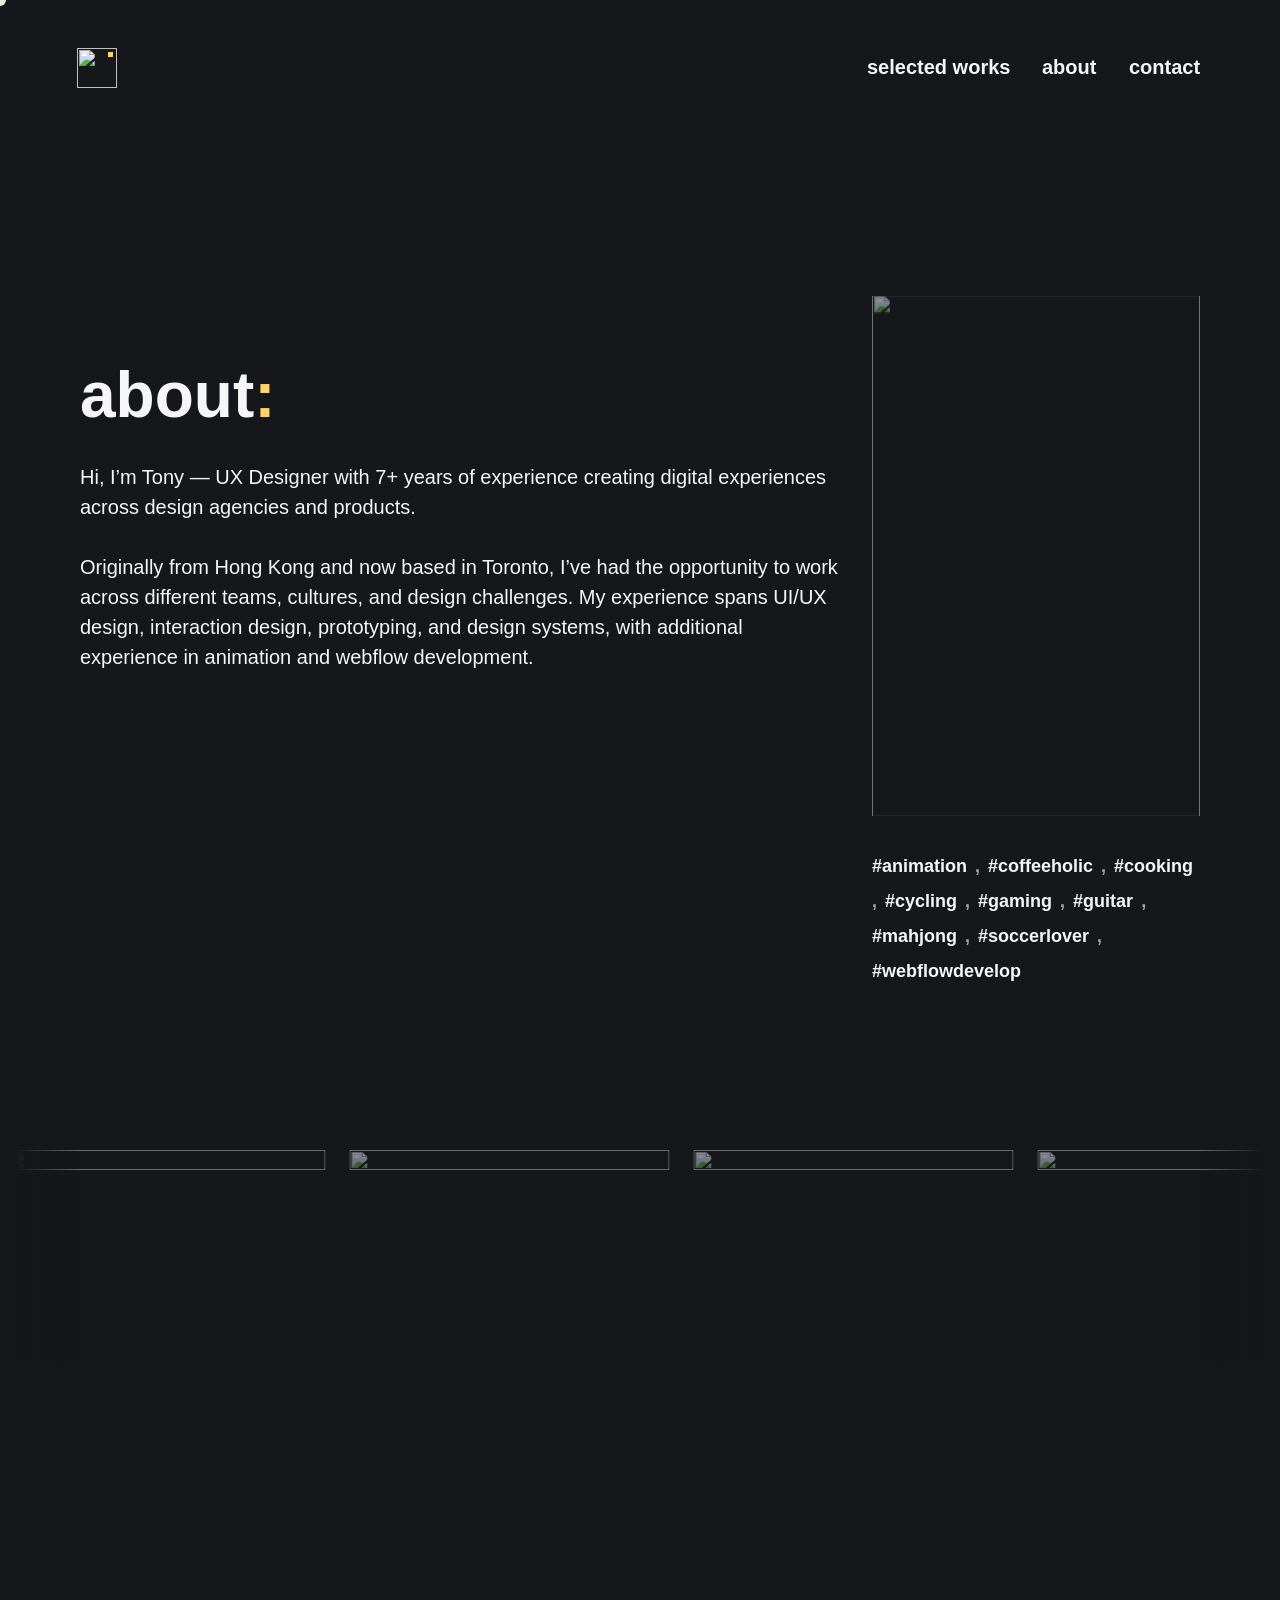
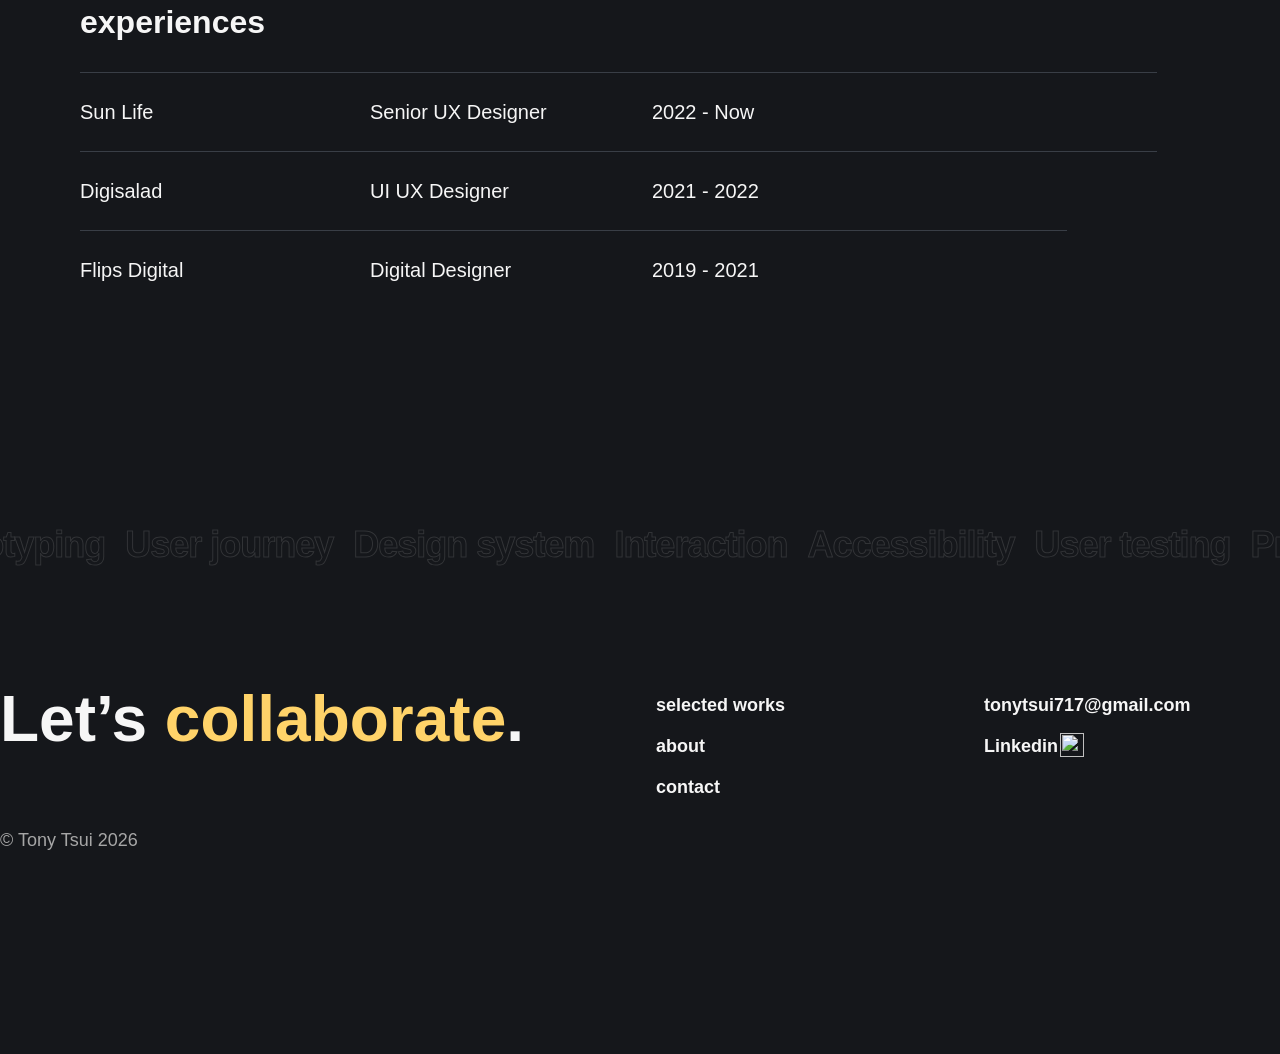
==== commit d1a09ddd: "push 20261012" ====
--- a/about.html
+++ b/about.html
@@ -1,4 +1,4 @@
-<!DOCTYPE html><!-- Handled by Exflow.site --><html data-wf-page="6278ef9351a57927dd02096f" data-wf-site="6278ef9351a5790c0102096b"><head><meta charset="utf-8"/><link href="https://cdn.prod.website-files.com" rel="preconnect" /><title>About | Tony Tsui | UI UX Designer</title><meta content="About | Tony Tsui | UI UX Designer" property="og:title"/><meta content="About | Tony Tsui | UI UX Designer" name="twitter:title"/><meta content="width=device-width, initial-scale=1" name="viewport"/><meta content="Webflow" name="generator"/><link href="css/tonytsui02.webflow.shared.6ac0f685d.css" rel="stylesheet" type="text/css"  /><style>@media (min-width:992px) {html.w-mod-js:not(.w-mod-ix) [data-w-id="4ae07b9c-5c5b-afa6-ce00-75dd658d9ab0"] {opacity:0;}}@media (max-width:991px) and (min-width:768px) {html.w-mod-js:not(.w-mod-ix) [data-w-id="4ae07b9c-5c5b-afa6-ce00-75dd658d9ab0"] {opacity:0;}}@media (max-width:767px) and (min-width:480px) {html.w-mod-js:not(.w-mod-ix) [data-w-id="4ae07b9c-5c5b-afa6-ce00-75dd658d9ab0"] {opacity:0;}}</style><style>html.w-mod-js:not(.w-mod-ix3) :is(.bg-circle-03, .selected-work-content .text-xxl-bold, .image.horizontal, .line-grey, .lighting-deco, .footer, .section) {visibility: hidden !important;}</style><link href="https://fonts.googleapis.com" rel="preconnect"/><link href="https://fonts.gstatic.com" rel="preconnect" /><script src="https://ajax.googleapis.com/ajax/libs/webfont/1.6.26/webfont.js" type="text/javascript"></script><script type="text/javascript">WebFont.load({  google: {    families: ["Rethink Sans:400,500,600,700,800"]  }});</script><script type="text/javascript">!function(o,c){var n=c.documentElement,t=" w-mod-";n.className+=t+"js",("ontouchstart"in o||o.DocumentTouch&&c instanceof DocumentTouch)&&(n.className+=t+"touch")}(window,document);</script><link href="https://cdn.prod.website-files.com/6278ef9351a5790c0102096b/6a7906ea44d33de72ee11192_logo-black.png" rel="icon" type="image/png" sizes="32x32" media="(prefers-color-scheme: light)"/><link href="https://cdn.prod.website-files.com/6278ef9351a5790c0102096b/6a7906c2f65628eece2cc0c5_logo-white.png" rel="icon" type="image/png" sizes="32x32" media="(prefers-color-scheme: dark)"/><link href="https://cdn.prod.website-files.com/6278ef9351a5790c0102096b/6a7906ea44d33de72ee11196_logo-black.png" rel="icon" type="image/png" sizes="48x48"/><link href="https://cdn.prod.website-files.com/6278ef9351a5790c0102096b/6a7906eaf65628eece2cc23e_logo-black.png" rel="apple-touch-icon" sizes="180x180"/><link href="https://cdn.prod.website-files.com/6278ef9351a5790c0102096b/6a7906ea59c23d27cd52f493_logo-black.png" rel="icon" type="image/png" sizes="192x192"/><link href="https://cdn.prod.website-files.com/6278ef9351a5790c0102096b/6a7906eacbc6c4bf9d275603_logo-black.png" rel="icon" type="image/png" sizes="512x512"/><style>
+<!DOCTYPE html><!-- Handled by Exflow.site --><html data-wf-page="6278ef9351a57927dd02096f" data-wf-site="6278ef9351a5790c0102096b"><head><meta charset="utf-8"/><link href="https://cdn.prod.website-files.com" rel="preconnect" /><title>About | Tony Tsui | UI UX Designer</title><meta content="About | Tony Tsui | UI UX Designer" property="og:title"/><meta content="About | Tony Tsui | UI UX Designer" name="twitter:title"/><meta content="width=device-width, initial-scale=1" name="viewport"/><meta content="Webflow" name="generator"/><link href="css/tonytsui02.webflow.shared.e51e7b136.css" rel="stylesheet" type="text/css"  /><style>@media (min-width:992px) {html.w-mod-js:not(.w-mod-ix) [data-w-id="4ae07b9c-5c5b-afa6-ce00-75dd658d9ab0"] {opacity:0;}}@media (max-width:991px) and (min-width:768px) {html.w-mod-js:not(.w-mod-ix) [data-w-id="4ae07b9c-5c5b-afa6-ce00-75dd658d9ab0"] {opacity:0;}}@media (max-width:767px) and (min-width:480px) {html.w-mod-js:not(.w-mod-ix) [data-w-id="4ae07b9c-5c5b-afa6-ce00-75dd658d9ab0"] {opacity:0;}}</style><style>html.w-mod-js:not(.w-mod-ix3) :is(.bg-circle-03, .image.horizontal, .line-grey, .lighting-deco, .footer, .section) {visibility: hidden !important;}</style><link href="https://fonts.googleapis.com" rel="preconnect"/><link href="https://fonts.gstatic.com" rel="preconnect" /><script src="https://ajax.googleapis.com/ajax/libs/webfont/1.6.26/webfont.js" type="text/javascript"></script><script type="text/javascript">WebFont.load({  google: {    families: ["Rethink Sans:400,500,600,700,800"]  }});</script><script type="text/javascript">!function(o,c){var n=c.documentElement,t=" w-mod-";n.className+=t+"js",("ontouchstart"in o||o.DocumentTouch&&c instanceof DocumentTouch)&&(n.className+=t+"touch")}(window,document);</script><link href="https://cdn.prod.website-files.com/6278ef9351a5790c0102096b/6a7906ea44d33de72ee11192_logo-black.png" rel="icon" type="image/png" sizes="32x32" media="(prefers-color-scheme: light)"/><link href="https://cdn.prod.website-files.com/6278ef9351a5790c0102096b/6a7906c2f65628eece2cc0c5_logo-white.png" rel="icon" type="image/png" sizes="32x32" media="(prefers-color-scheme: dark)"/><link href="https://cdn.prod.website-files.com/6278ef9351a5790c0102096b/6a7906ea44d33de72ee11196_logo-black.png" rel="icon" type="image/png" sizes="48x48"/><link href="https://cdn.prod.website-files.com/6278ef9351a5790c0102096b/6a7906eaf65628eece2cc23e_logo-black.png" rel="apple-touch-icon" sizes="180x180"/><link href="https://cdn.prod.website-files.com/6278ef9351a5790c0102096b/6a7906ea59c23d27cd52f493_logo-black.png" rel="icon" type="image/png" sizes="192x192"/><link href="https://cdn.prod.website-files.com/6278ef9351a5790c0102096b/6a7906eacbc6c4bf9d275603_logo-black.png" rel="icon" type="image/png" sizes="512x512"/><style>
 
   html {
     overflow: -moz-hidden-unscrollable;
@@ -10,7 +10,7 @@
   }
 
 </style>
-</head><body class="body"><div class="nav-bar"><a href="/" class="page-link logo w-inline-block"><div class="page-link-wrapper logo"><img src="https://cdn.prod.website-files.com/6278ef9351a5790c0102096b/6a79284f43976ccdbc789855_logo-base.svg" loading="lazy" alt="" class="image-logo"/><div class="logo-yellow-dot"></div></div></a><div class="hamburger-wrapper"><div class="hamburger-line-3"></div><div class="hamburger-line-2"></div><div class="hamburger-line-1"></div></div><div class="nav-link-wrapper"><a href="/" class="page-link w-inline-block"><div class="page-link-wrapper"><div class="text-medium-bold">selected works</div><div class="page-link-line"></div></div></a><a href="/about" aria-current="page" class="page-link w-inline-block w--current"><div class="page-link-wrapper"><div class="text-medium-bold">about</div><div class="page-link-line"></div></div></a><a href="/contact" class="page-link w-inline-block"><div class="page-link-wrapper"><div class="text-medium-bold">contact</div><div class="page-link-line"></div></div></a></div></div><div class="hamburger-menu"><a href="/" class="hamburger-link w-inline-block"><div class="text-large-bold">selected work</div></a><a href="/about" aria-current="page" class="hamburger-link w-inline-block w--current"><div class="text-large-bold">about</div></a><a href="/contact" class="hamburger-link w-inline-block"><div class="text-large-bold">contact</div></a></div><div class="page-content"><div class="main-content"><div class="grid-wrapper"><div class="section horizontal"><div class="about-message-wrapper"><div class="flex-32"><div class="text-title">about<span class="yellow">:</span></div><div class="text-medium-regular">Hi, I’m Tony — UX Designer with 7+ years of experience creating digital experiences across design agencies and products.<br/><br/>Originally from Hong Kong and now based in Toronto, I’ve had the opportunity to work across different teams, cultures, and design challenges. My experience spans UI/UX design, interaction design, prototyping, and design systems, with additional experience in animation and webflow development.</div></div></div><div class="about-selfpic-wrapper"><div class="about-selfpic-flex"><img src="https://cdn.prod.website-files.com/6278ef9351a5790c0102096b/6a95e73c3c45b72f6e9cd256_self-sqaure.avif" loading="lazy" width="Auto" sizes="(max-width: 1254px) 100vw, 1254px" alt="" srcset="https://cdn.prod.website-files.com/6278ef9351a5790c0102096b/6a95e73c3c45b72f6e9cd256_self-sqaure-p-500.avif 500w, https://cdn.prod.website-files.com/6278ef9351a5790c0102096b/6a95e73c3c45b72f6e9cd256_self-sqaure-p-800.avif 800w, https://cdn.prod.website-files.com/6278ef9351a5790c0102096b/6a95e73c3c45b72f6e9cd256_self-sqaure-p-1080.avif 1080w, https://cdn.prod.website-files.com/6278ef9351a5790c0102096b/6a95e73c3c45b72f6e9cd256_self-sqaure.avif 1254w" class="about-selfpic-image"/><img src="https://cdn.prod.website-files.com/6278ef9351a5790c0102096b/6a7a9ed76daa9e7c516f417c_noise.gif" loading="lazy" alt="" class="image-noise"/></div><div class="about-tags-wrapper"><div class="text-small-bold">#animation</div><div class="text-small-bold lightgrey">,</div><div class="text-small-bold">#coffeeholic</div><div class="text-small-bold lightgrey">,</div><div class="text-small-bold">#cooking</div><div class="text-small-bold lightgrey">,</div><div class="text-small-bold">#cycling</div><div class="text-small-bold lightgrey">,</div><div class="text-small-bold">#gaming</div><div class="text-small-bold lightgrey">,</div><div class="text-small-bold">#guitar</div><div class="text-small-bold lightgrey">,</div><div class="text-small-bold">#mahjong</div><div class="text-small-bold lightgrey">,</div><div class="text-small-bold">#soccerlover</div><div class="text-small-bold lightgrey">,</div><div class="text-small-bold">#webflowdevelop</div></div></div></div></div><div class="section about-gif"><div class="about-gif-marquee"><div class="about-gif-content"><img src="https://cdn.prod.website-files.com/6278ef9351a5790c0102096b/67f4b60772849cdd561e17f2_video01.gif" loading="lazy" alt="" class="image-about-gif"/><img src="https://cdn.prod.website-files.com/6278ef9351a5790c0102096b/6a7aad3120e647d1dcc4111c_%23coffeeholic.gif" loading="lazy" alt="" class="image-about-gif"/><img src="https://cdn.prod.website-files.com/6278ef9351a5790c0102096b/6a7aad31b5eafdebadaa4e9a_%23cooking.gif" loading="lazy" alt="" class="image-about-gif"/><img src="https://cdn.prod.website-files.com/6278ef9351a5790c0102096b/6a7aad3161367753542a9799_%23cycling.gif" loading="lazy" alt="" class="image-about-gif"/><img src="https://cdn.prod.website-files.com/6278ef9351a5790c0102096b/6a7aad3139ae0f892b680d94_%23gaming.gif" loading="lazy" alt="" class="image-about-gif"/><img src="https://cdn.prod.website-files.com/6278ef9351a5790c0102096b/6a7aad31479a70f08a94be41_%23guitar.gif" loading="lazy" alt="" class="image-about-gif"/><img src="https://cdn.prod.website-files.com/6278ef9351a5790c0102096b/6a7aad31e1b74334e3da0d8b_%23mahjong.gif" loading="lazy" alt="" class="image-about-gif"/><img src="https://cdn.prod.website-files.com/6278ef9351a5790c0102096b/6a7aad31c5b820f6f4e745bf_%23soccer.gif" loading="lazy" alt="" class="image-about-gif"/><img src="https://cdn.prod.website-files.com/6278ef9351a5790c0102096b/67f4b60772849cdd561e17f4_video02.gif" loading="lazy" alt="" class="image-about-gif"/></div><div class="about-gif-content"><img src="https://cdn.prod.website-files.com/6278ef9351a5790c0102096b/67f4b60772849cdd561e17f2_video01.gif" loading="lazy" alt="" class="image-about-gif"/><img src="https://cdn.prod.website-files.com/6278ef9351a5790c0102096b/6a7aad3120e647d1dcc4111c_%23coffeeholic.gif" loading="lazy" alt="" class="image-about-gif"/><img src="https://cdn.prod.website-files.com/6278ef9351a5790c0102096b/6a7aad31b5eafdebadaa4e9a_%23cooking.gif" loading="lazy" alt="" class="image-about-gif"/><img src="https://cdn.prod.website-files.com/6278ef9351a5790c0102096b/6a7aad3161367753542a9799_%23cycling.gif" loading="lazy" alt="" class="image-about-gif"/><img src="https://cdn.prod.website-files.com/6278ef9351a5790c0102096b/6a7aad3139ae0f892b680d94_%23gaming.gif" loading="lazy" alt="" class="image-about-gif"/><img src="https://cdn.prod.website-files.com/6278ef9351a5790c0102096b/6a7aad31479a70f08a94be41_%23guitar.gif" loading="lazy" alt="" class="image-about-gif"/><img src="https://cdn.prod.website-files.com/6278ef9351a5790c0102096b/6a7aad31e1b74334e3da0d8b_%23mahjong.gif" loading="lazy" alt="" class="image-about-gif"/><img src="https://cdn.prod.website-files.com/6278ef9351a5790c0102096b/6a7aad31c5b820f6f4e745bf_%23soccer.gif" loading="lazy" alt="" class="image-about-gif"/><img src="https://cdn.prod.website-files.com/6278ef9351a5790c0102096b/67f4b60772849cdd561e17f4_video02.gif" loading="lazy" alt="" class="image-about-gif"/></div></div><div class="about-gif-scrim-02"></div><div class="about-gif-scrim-01"></div></div><div class="spacer-240"></div><div class="grid-wrapper"><div class="section"><div class="flex-32"><div class="text-xl-bold">experiences</div><div class="about-experience-list"><div class="about-experience-block"><div class="line-grey"></div><div class="about-experience-content"><div class="flex-horizonal-32 about"><div class="flex-horizonal-32"><div class="text-medium-regular">Sun Life</div></div><div class="flex-horizonal-32"><div class="text-medium-regular">Senior UX Designer</div></div></div><div class="flex-horizonal-32"><div class="text-medium-regular">2022 - Now</div></div></div></div><div class="about-experience-block"><div class="line-grey"></div><div class="about-experience-content"><div class="flex-horizonal-32 about"><div class="flex-horizonal-32"><div class="text-medium-regular">Digisalad</div></div><div class="flex-horizonal-32"><div class="text-medium-regular">UI UX Designer</div></div></div><div class="flex-horizonal-32"><div class="text-medium-regular">2021 - 2022</div></div></div></div><div class="about-experience-block"><div class="line-grey"></div><div class="about-experience-content"><div class="flex-horizonal-32 about"><div class="flex-horizonal-32"><div class="text-medium-regular">Flips Digital</div></div><div class="flex-horizonal-32"><div class="text-medium-regular">Digital Designer</div></div></div><div class="flex-horizonal-32"><div class="text-medium-regular">2019 - 2021</div></div></div></div></div></div></div></div><div class="spacer-240"></div></div></div><div class="cursor-wrapper-2"><div data-w-id="4ae07b9c-5c5b-afa6-ce00-75dd658d9ab0" class="mouse-block"><img src="https://cdn.prod.website-files.com/6278ef9351a5790c0102096b/6278ef9351a579a5c7020a13_arrow-black-link.svg" loading="lazy" alt="" class="mouse-arrow"/></div></div><div class="footer"><div class="footer-marquee"><div class="marquee-content"><div class="text-marquee">Prototyping</div><div class="text-marquee">User journey</div><div class="text-marquee">Design system</div><div class="text-marquee">Interaction</div><div class="text-marquee">Accessibility</div><div class="text-marquee">User testing</div></div><div class="marquee-content"><div class="text-marquee">Prototyping</div><div class="text-marquee">User journey</div><div class="text-marquee">Design system</div><div class="text-marquee">Interaction</div><div class="text-marquee">Accessibility</div><div class="text-marquee">User testing</div></div><div class="marquee-content"><div class="text-marquee">Prototyping</div><div class="text-marquee">User journey</div><div class="text-marquee">Design system</div><div class="text-marquee">Interaction</div><div class="text-marquee">Accessibility</div><div class="text-marquee">User testing</div></div><div class="marquee-content"><div class="text-marquee">Prototyping</div><div class="text-marquee">User journey</div><div class="text-marquee">Design system</div><div class="text-marquee">Interaction</div><div class="text-marquee">Accessibility</div><div class="text-marquee">User testing</div></div><div class="marquee-content"><div class="text-marquee">Prototyping</div><div class="text-marquee">User journey</div><div class="text-marquee">Design system</div><div class="text-marquee">Interaction</div><div class="text-marquee">Accessibility</div><div class="text-marquee">User testing</div></div><div class="marquee-content"><div class="text-marquee">Prototyping</div><div class="text-marquee">User journey</div><div class="text-marquee">Design system</div><div class="text-marquee">Interaction</div><div class="text-marquee">Accessibility</div><div class="text-marquee">User testing</div></div><div class="marquee-content"><div class="text-marquee">Prototyping</div><div class="text-marquee">User journey</div><div class="text-marquee">Design system</div><div class="text-marquee">Interaction</div><div class="text-marquee">Accessibility</div><div class="text-marquee">User testing</div></div><div class="marquee-content"><div class="text-marquee">Prototyping</div><div class="text-marquee">User journey</div><div class="text-marquee">Design system</div><div class="text-marquee">Interaction</div><div class="text-marquee">Accessibility</div><div class="text-marquee">User testing</div></div></div><div class="grid-wrapper footer-wrapper"><div class="flex-horizonal-32 footer-content"><div class="flex-32"><div class="text-title">Let’s <span class="yellow">collaborate</span>.</div></div><div class="flex-horizonal-32 footer-link-list"><div class="flex-12"><a href="/" class="footer-link w-inline-block"><div class="text-small-bold">selected works</div><div class="page-link-line"></div></a><a href="/about" aria-current="page" class="footer-link w-inline-block w--current"><div class="text-small-bold">about</div><div class="page-link-line"></div></a><a href="/contact" class="footer-link w-inline-block"><div class="text-small-bold">contact</div><div class="page-link-line"></div></a></div><div class="flex-12"><a href="mailto:tonytsui717@gmail.com?subject=Leave%20a%20message%20to%20Tony" class="footer-link-no-animation w-inline-block"><div class="text-small-bold">tonytsui717@gmail.com</div><div class="page-link-line"></div></a><a href="https://www.linkedin.com/in/tonytsui-/" target="_blank" class="footer-link-no-animation w-inline-block"><div class="flex-horizontal-2"><div class="text-small-bold">Linkedin</div><img src="https://cdn.prod.website-files.com/6278ef9351a5790c0102096b/6278ef9351a579672f020a12_arrow-white-link%20(1).svg" loading="lazy" alt="" class="external-link-icon"/></div><div class="page-link-line"></div></a></div></div></div><div class="text-small-regular light-grey">© Tony Tsui 2026</div></div></div><script src="js/jquery.js?site=6278ef9351a5790c0102096b" type="text/javascript"  ></script><script src="js/webflow.schunk.a3140c51201be139.js" type="text/javascript"  ></script><script src="js/webflow.schunk.3dc4f4a067638c9a.js" type="text/javascript"  ></script><script src="js/webflow-script-1.js" type="text/javascript"  ></script><script src="js/gsap.min.js" type="text/javascript"></script><script src="js/scrolltrigger.min.js" type="text/javascript"></script><script src="js/splittext.min.js" type="text/javascript"></script><script src="js/customease.min.js" type="text/javascript"></script><script src="js/customwiggle.min.js" type="text/javascript"></script><style>
+</head><body class="body"><div class="nav-bar"><a href="/" class="page-link logo w-inline-block"><div class="page-link-wrapper logo"><img src="https://cdn.prod.website-files.com/6278ef9351a5790c0102096b/6a79284f43976ccdbc789855_logo-base.svg" loading="lazy" alt="" class="image-logo"/><div class="logo-yellow-dot"></div></div></a><div class="hamburger-wrapper"><div class="hamburger-line-3"></div><div class="hamburger-line-2"></div><div class="hamburger-line-1"></div></div><div class="nav-link-wrapper"><a href="/" class="page-link w-inline-block"><div class="page-link-wrapper"><div class="text-medium-bold">selected works</div><div class="page-link-line"></div></div></a><a href="/about" aria-current="page" class="page-link w-inline-block w--current"><div class="page-link-wrapper"><div class="text-medium-bold">about</div><div class="page-link-line"></div></div></a><a href="/contact" class="page-link w-inline-block"><div class="page-link-wrapper"><div class="text-medium-bold">contact</div><div class="page-link-line"></div></div></a></div></div><div class="hamburger-menu"><a href="/" class="hamburger-link w-inline-block"><div class="text-large-bold">selected work</div></a><a href="/about" aria-current="page" class="hamburger-link w-inline-block w--current"><div class="text-large-bold">about</div></a><a href="/contact" class="hamburger-link w-inline-block"><div class="text-large-bold">contact</div></a></div><div class="page-content"><div class="main-content"><div class="grid-wrapper"><div class="section horizontal"><div class="about-message-wrapper"><div class="flex-32"><div class="text-title">about<span class="yellow">:</span></div><div class="text-medium-regular">Hi, I’m Tony — UX Designer with 7+ years of experience creating digital experiences across design agencies and products.<br/><br/>Originally from Hong Kong and now based in Toronto, I’ve had the opportunity to work across different teams, cultures, and design challenges. My experience spans UI/UX design, interaction design, prototyping, and design systems, with additional experience in animation and webflow development.</div></div></div><div class="about-selfpic-wrapper"><div class="about-selfpic-flex"><img src="https://cdn.prod.website-files.com/6278ef9351a5790c0102096b/6a95e73c3c45b72f6e9cd256_self-sqaure.avif" loading="lazy" width="Auto" sizes="(max-width: 1254px) 100vw, 1254px" alt="" srcset="https://cdn.prod.website-files.com/6278ef9351a5790c0102096b/6a95e73c3c45b72f6e9cd256_self-sqaure-p-500.avif 500w, https://cdn.prod.website-files.com/6278ef9351a5790c0102096b/6a95e73c3c45b72f6e9cd256_self-sqaure-p-800.avif 800w, https://cdn.prod.website-files.com/6278ef9351a5790c0102096b/6a95e73c3c45b72f6e9cd256_self-sqaure-p-1080.avif 1080w, https://cdn.prod.website-files.com/6278ef9351a5790c0102096b/6a95e73c3c45b72f6e9cd256_self-sqaure.avif 1254w" class="about-selfpic-image"/><img src="https://cdn.prod.website-files.com/6278ef9351a5790c0102096b/6a7a9ed76daa9e7c516f417c_noise.gif" loading="lazy" alt="" class="image-noise"/></div><div class="about-tags-wrapper"><div class="text-small-bold">#animation</div><div class="text-small-bold lightgrey">,</div><div class="text-small-bold">#coffeeholic</div><div class="text-small-bold lightgrey">,</div><div class="text-small-bold">#cooking</div><div class="text-small-bold lightgrey">,</div><div class="text-small-bold">#cycling</div><div class="text-small-bold lightgrey">,</div><div class="text-small-bold">#gaming</div><div class="text-small-bold lightgrey">,</div><div class="text-small-bold">#guitar</div><div class="text-small-bold lightgrey">,</div><div class="text-small-bold">#mahjong</div><div class="text-small-bold lightgrey">,</div><div class="text-small-bold">#soccerlover</div><div class="text-small-bold lightgrey">,</div><div class="text-small-bold">#webflowdevelop</div></div></div></div></div><div class="section about-gif"><div class="about-gif-marquee"><div class="about-gif-content"><img src="https://cdn.prod.website-files.com/6278ef9351a5790c0102096b/67f4b60772849cdd561e17f2_video01.gif" loading="lazy" alt="" class="image-about-gif"/><img src="https://cdn.prod.website-files.com/6278ef9351a5790c0102096b/6a7aad3120e647d1dcc4111c_%23coffeeholic.gif" loading="lazy" alt="" class="image-about-gif"/><img src="https://cdn.prod.website-files.com/6278ef9351a5790c0102096b/6a7aad31b5eafdebadaa4e9a_%23cooking.gif" loading="lazy" alt="" class="image-about-gif"/><img src="https://cdn.prod.website-files.com/6278ef9351a5790c0102096b/6a7aad3161367753542a9799_%23cycling.gif" loading="lazy" alt="" class="image-about-gif"/><img src="https://cdn.prod.website-files.com/6278ef9351a5790c0102096b/6a7aad3139ae0f892b680d94_%23gaming.gif" loading="lazy" alt="" class="image-about-gif"/><img src="https://cdn.prod.website-files.com/6278ef9351a5790c0102096b/6a7aad31479a70f08a94be41_%23guitar.gif" loading="lazy" alt="" class="image-about-gif"/><img src="https://cdn.prod.website-files.com/6278ef9351a5790c0102096b/6a7aad31e1b74334e3da0d8b_%23mahjong.gif" loading="lazy" alt="" class="image-about-gif"/><img src="https://cdn.prod.website-files.com/6278ef9351a5790c0102096b/6a7aad31c5b820f6f4e745bf_%23soccer.gif" loading="lazy" alt="" class="image-about-gif"/><img src="https://cdn.prod.website-files.com/6278ef9351a5790c0102096b/67f4b60772849cdd561e17f4_video02.gif" loading="lazy" alt="" class="image-about-gif"/></div><div class="about-gif-content"><img src="https://cdn.prod.website-files.com/6278ef9351a5790c0102096b/67f4b60772849cdd561e17f2_video01.gif" loading="lazy" alt="" class="image-about-gif"/><img src="https://cdn.prod.website-files.com/6278ef9351a5790c0102096b/6a7aad3120e647d1dcc4111c_%23coffeeholic.gif" loading="lazy" alt="" class="image-about-gif"/><img src="https://cdn.prod.website-files.com/6278ef9351a5790c0102096b/6a7aad31b5eafdebadaa4e9a_%23cooking.gif" loading="lazy" alt="" class="image-about-gif"/><img src="https://cdn.prod.website-files.com/6278ef9351a5790c0102096b/6a7aad3161367753542a9799_%23cycling.gif" loading="lazy" alt="" class="image-about-gif"/><img src="https://cdn.prod.website-files.com/6278ef9351a5790c0102096b/6a7aad3139ae0f892b680d94_%23gaming.gif" loading="lazy" alt="" class="image-about-gif"/><img src="https://cdn.prod.website-files.com/6278ef9351a5790c0102096b/6a7aad31479a70f08a94be41_%23guitar.gif" loading="lazy" alt="" class="image-about-gif"/><img src="https://cdn.prod.website-files.com/6278ef9351a5790c0102096b/6a7aad31e1b74334e3da0d8b_%23mahjong.gif" loading="lazy" alt="" class="image-about-gif"/><img src="https://cdn.prod.website-files.com/6278ef9351a5790c0102096b/6a7aad31c5b820f6f4e745bf_%23soccer.gif" loading="lazy" alt="" class="image-about-gif"/><img src="https://cdn.prod.website-files.com/6278ef9351a5790c0102096b/67f4b60772849cdd561e17f4_video02.gif" loading="lazy" alt="" class="image-about-gif"/></div></div><div class="about-gif-scrim-02"></div><div class="about-gif-scrim-01"></div></div><div class="spacer-240"></div><div class="grid-wrapper"><div class="section"><div class="flex-32"><div class="text-xl-bold">experiences</div><div class="about-experience-list"><div class="about-experience-block"><div class="line-grey"></div><div class="about-experience-content"><div class="flex-horizonal-32 about"><div class="flex-horizonal-32"><div class="text-medium-regular">Sun Life</div></div><div class="flex-horizonal-32"><div class="text-medium-regular">Senior UX Designer</div></div></div><div class="flex-horizonal-32"><div class="text-medium-regular">2022 - Now</div></div></div></div><div class="about-experience-block"><div class="line-grey"></div><div class="about-experience-content"><div class="flex-horizonal-32 about"><div class="flex-horizonal-32"><div class="text-medium-regular">Digisalad</div></div><div class="flex-horizonal-32"><div class="text-medium-regular">UI UX Designer</div></div></div><div class="flex-horizonal-32"><div class="text-medium-regular">2021 - 2022</div></div></div></div><div class="about-experience-block"><div class="line-grey"></div><div class="about-experience-content"><div class="flex-horizonal-32 about"><div class="flex-horizonal-32"><div class="text-medium-regular">Flips Digital</div></div><div class="flex-horizonal-32"><div class="text-medium-regular">Digital Designer</div></div></div><div class="flex-horizonal-32"><div class="text-medium-regular">2019 - 2021</div></div></div></div></div></div></div></div><div class="spacer-240"></div></div></div><div class="cursor-wrapper-2"><div data-w-id="4ae07b9c-5c5b-afa6-ce00-75dd658d9ab0" class="mouse-block"><img src="https://cdn.prod.website-files.com/6278ef9351a5790c0102096b/6278ef9351a579a5c7020a13_arrow-black-link.svg" loading="lazy" alt="" class="mouse-arrow"/></div></div><div class="footer"><div class="footer-marquee"><div class="marquee-content"><div class="text-marquee">Prototyping</div><div class="text-marquee">User journey</div><div class="text-marquee">Design system</div><div class="text-marquee">Interaction</div><div class="text-marquee">Accessibility</div><div class="text-marquee">User testing</div></div><div class="marquee-content"><div class="text-marquee">Prototyping</div><div class="text-marquee">User journey</div><div class="text-marquee">Design system</div><div class="text-marquee">Interaction</div><div class="text-marquee">Accessibility</div><div class="text-marquee">User testing</div></div><div class="marquee-content"><div class="text-marquee">Prototyping</div><div class="text-marquee">User journey</div><div class="text-marquee">Design system</div><div class="text-marquee">Interaction</div><div class="text-marquee">Accessibility</div><div class="text-marquee">User testing</div></div><div class="marquee-content"><div class="text-marquee">Prototyping</div><div class="text-marquee">User journey</div><div class="text-marquee">Design system</div><div class="text-marquee">Interaction</div><div class="text-marquee">Accessibility</div><div class="text-marquee">User testing</div></div><div class="marquee-content"><div class="text-marquee">Prototyping</div><div class="text-marquee">User journey</div><div class="text-marquee">Design system</div><div class="text-marquee">Interaction</div><div class="text-marquee">Accessibility</div><div class="text-marquee">User testing</div></div><div class="marquee-content"><div class="text-marquee">Prototyping</div><div class="text-marquee">User journey</div><div class="text-marquee">Design system</div><div class="text-marquee">Interaction</div><div class="text-marquee">Accessibility</div><div class="text-marquee">User testing</div></div><div class="marquee-content"><div class="text-marquee">Prototyping</div><div class="text-marquee">User journey</div><div class="text-marquee">Design system</div><div class="text-marquee">Interaction</div><div class="text-marquee">Accessibility</div><div class="text-marquee">User testing</div></div><div class="marquee-content"><div class="text-marquee">Prototyping</div><div class="text-marquee">User journey</div><div class="text-marquee">Design system</div><div class="text-marquee">Interaction</div><div class="text-marquee">Accessibility</div><div class="text-marquee">User testing</div></div></div><div class="grid-wrapper footer-wrapper"><div class="flex-horizonal-32 footer-content"><div class="flex-32"><div class="text-title">Let’s <span class="yellow">collaborate</span>.</div></div><div class="flex-horizonal-32 footer-link-list"><div class="flex-12"><a href="/" class="footer-link w-inline-block"><div class="text-small-bold">selected works</div><div class="page-link-line"></div></a><a href="/about" aria-current="page" class="footer-link w-inline-block w--current"><div class="text-small-bold">about</div><div class="page-link-line"></div></a><a href="/contact" class="footer-link w-inline-block"><div class="text-small-bold">contact</div><div class="page-link-line"></div></a></div><div class="flex-12"><a href="mailto:tonytsui717@gmail.com?subject=Leave%20a%20message%20to%20Tony" class="footer-link-no-animation w-inline-block"><div class="text-small-bold">tonytsui717@gmail.com</div><div class="page-link-line"></div></a><a href="https://www.linkedin.com/in/tonytsui-/" target="_blank" class="footer-link-no-animation w-inline-block"><div class="flex-horizontal-2"><div class="text-small-bold">Linkedin</div><img src="https://cdn.prod.website-files.com/6278ef9351a5790c0102096b/6278ef9351a579672f020a12_arrow-white-link%20(1).svg" loading="lazy" alt="" class="external-link-icon"/></div><div class="page-link-line"></div></a></div></div></div><div class="text-small-regular light-grey">© Tony Tsui 2026</div></div></div><script src="js/jquery.js?site=6278ef9351a5790c0102096b" type="text/javascript"  ></script><script src="js/webflow.schunk.a3140c51201be139.js" type="text/javascript"  ></script><script src="js/webflow.schunk.fbc6527ca1158adf.js" type="text/javascript"  ></script><script src="js/webflow-script-1.js" type="text/javascript"  ></script><script src="js/gsap.min.js" type="text/javascript"></script><script src="js/scrolltrigger.min.js" type="text/javascript"></script><script src="js/customease.min.js" type="text/javascript"></script><script src="js/customwiggle.min.js" type="text/javascript"></script><style>
   .cursor-wrapper {
     pointer-events: none;
     mix-blend-mode: difference;
--- a/css/tonytsui02.webflow.shared.e51e7b136.css
+++ b/css/tonytsui02.webflow.shared.e51e7b136.css
@@ -0,0 +1,4682 @@
+html {
+  -webkit-text-size-adjust: 100%;
+  -ms-text-size-adjust: 100%;
+  font-family: sans-serif;
+}
+
+body {
+  margin: 0;
+}
+
+article, aside, details, figcaption, figure, footer, header, hgroup, main, menu, nav, section, summary {
+  display: block;
+}
+
+audio, canvas, progress, video {
+  vertical-align: baseline;
+  display: inline-block;
+}
+
+audio:not([controls]) {
+  height: 0;
+  display: none;
+}
+
+[hidden], template {
+  display: none;
+}
+
+a {
+  background-color: #0000;
+}
+
+a:active, a:hover {
+  outline: 0;
+}
+
+abbr[title] {
+  border-bottom: 1px dotted;
+}
+
+b, strong {
+  font-weight: bold;
+}
+
+dfn {
+  font-style: italic;
+}
+
+h1 {
+  margin: .67em 0;
+  font-size: 2em;
+}
+
+mark {
+  color: #000;
+  background: #ff0;
+}
+
+small {
+  font-size: 80%;
+}
+
+sub, sup {
+  vertical-align: baseline;
+  font-size: 75%;
+  line-height: 0;
+  position: relative;
+}
+
+sup {
+  top: -.5em;
+}
+
+sub {
+  bottom: -.25em;
+}
+
+img {
+  border: 0;
+}
+
+svg:not(:root) {
+  overflow: hidden;
+}
+
+hr {
+  box-sizing: content-box;
+  height: 0;
+}
+
+pre {
+  overflow: auto;
+}
+
+code, kbd, pre, samp {
+  font-family: monospace;
+  font-size: 1em;
+}
+
+button, input, optgroup, select, textarea {
+  color: inherit;
+  font: inherit;
+  margin: 0;
+}
+
+button {
+  overflow: visible;
+}
+
+button, select {
+  text-transform: none;
+}
+
+button, html input[type="button"], input[type="reset"] {
+  -webkit-appearance: button;
+  cursor: pointer;
+}
+
+button[disabled], html input[disabled] {
+  cursor: default;
+}
+
+button::-moz-focus-inner, input::-moz-focus-inner {
+  border: 0;
+  padding: 0;
+}
+
+input {
+  line-height: normal;
+}
+
+input[type="checkbox"], input[type="radio"] {
+  box-sizing: border-box;
+  padding: 0;
+}
+
+input[type="number"]::-webkit-inner-spin-button, input[type="number"]::-webkit-outer-spin-button {
+  height: auto;
+}
+
+input[type="search"] {
+  -webkit-appearance: none;
+}
+
+input[type="search"]::-webkit-search-cancel-button, input[type="search"]::-webkit-search-decoration {
+  -webkit-appearance: none;
+}
+
+legend {
+  border: 0;
+  padding: 0;
+}
+
+textarea {
+  overflow: auto;
+}
+
+optgroup {
+  font-weight: bold;
+}
+
+table {
+  border-collapse: collapse;
+  border-spacing: 0;
+}
+
+td, th {
+  padding: 0;
+}
+
+@font-face {
+  font-family: webflow-icons;
+  src: url("[data-uri]") format("truetype");
+  font-weight: normal;
+  font-style: normal;
+}
+
+[class^="w-icon-"], [class*=" w-icon-"] {
+  speak: none;
+  font-variant: normal;
+  text-transform: none;
+  -webkit-font-smoothing: antialiased;
+  -moz-osx-font-smoothing: grayscale;
+  font-style: normal;
+  font-weight: normal;
+  line-height: 1;
+  font-family: webflow-icons !important;
+}
+
+.w-icon-slider-right:before {
+  content: "";
+}
+
+.w-icon-slider-left:before {
+  content: "";
+}
+
+.w-icon-nav-menu:before {
+  content: "";
+}
+
+.w-icon-arrow-down:before, .w-icon-dropdown-toggle:before {
+  content: "";
+}
+
+.w-icon-file-upload-remove:before {
+  content: "";
+}
+
+.w-icon-file-upload-icon:before {
+  content: "";
+}
+
+* {
+  box-sizing: border-box;
+}
+
+html {
+  height: 100%;
+}
+
+body {
+  color: #333;
+  background-color: #fff;
+  min-height: 100%;
+  margin: 0;
+  font-family: Arial, sans-serif;
+  font-size: 14px;
+  line-height: 20px;
+}
+
+img {
+  vertical-align: middle;
+  max-width: 100%;
+  display: inline-block;
+}
+
+html.w-mod-touch * {
+  background-attachment: scroll !important;
+}
+
+.w-block {
+  display: block;
+}
+
+.w-inline-block {
+  max-width: 100%;
+  display: inline-block;
+}
+
+.w-clearfix:before, .w-clearfix:after {
+  content: " ";
+  grid-area: 1 / 1 / 2 / 2;
+  display: table;
+}
+
+.w-clearfix:after {
+  clear: both;
+}
+
+.w-hidden {
+  display: none;
+}
+
+.w-button {
+  color: #fff;
+  line-height: inherit;
+  cursor: pointer;
+  background-color: #3898ec;
+  border: 0;
+  border-radius: 0;
+  padding: 9px 15px;
+  text-decoration: none;
+  display: inline-block;
+}
+
+input.w-button {
+  -webkit-appearance: button;
+}
+
+:where(button.w-popover-trigger) {
+  color: inherit;
+  cursor: pointer;
+  font: inherit;
+  line-height: inherit;
+  text-align: inherit;
+  -webkit-text-decoration: inherit;
+  text-decoration: inherit;
+  background-color: #0000;
+  border: 0;
+  margin: 0;
+  padding: 0;
+}
+
+.w-popover {
+  position-anchor: none;
+}
+
+.w-popover[popover]:not(:popover-open) {
+  display: none;
+}
+
+.w-modal:not([open]):not([popover]) {
+  display: none;
+}
+
+.w-modal[popover]:not(:popover-open) {
+  display: none;
+}
+
+html[data-w-dynpage] [data-w-cloak] {
+  color: #0000 !important;
+}
+
+.w-code-block {
+  margin: unset;
+}
+
+pre.w-code-block code {
+  all: inherit;
+}
+
+pre.w-code-block code > span {
+  display: block !important;
+}
+
+.w-optimization {
+  display: contents;
+}
+
+.w-webflow-badge, .w-webflow-badge > img {
+  box-sizing: unset;
+  width: unset;
+  height: unset;
+  max-height: unset;
+  max-width: unset;
+  min-height: unset;
+  min-width: unset;
+  margin: unset;
+  padding: unset;
+  float: unset;
+  clear: unset;
+  border: unset;
+  border-radius: unset;
+  background: unset;
+  background-image: unset;
+  background-position: unset;
+  background-size: unset;
+  background-repeat: unset;
+  background-origin: unset;
+  background-clip: unset;
+  background-attachment: unset;
+  background-color: unset;
+  box-shadow: unset;
+  transform: unset;
+  direction: unset;
+  font-family: unset;
+  font-weight: unset;
+  color: unset;
+  font-size: unset;
+  line-height: unset;
+  font-style: unset;
+  font-variant: unset;
+  text-align: unset;
+  letter-spacing: unset;
+  -webkit-text-decoration: unset;
+  text-decoration: unset;
+  text-indent: unset;
+  text-transform: unset;
+  list-style-type: unset;
+  text-shadow: unset;
+  vertical-align: unset;
+  cursor: unset;
+  white-space: unset;
+  word-break: unset;
+  word-spacing: unset;
+  word-wrap: unset;
+  transition: unset;
+}
+
+.w-webflow-badge {
+  white-space: nowrap;
+  cursor: pointer;
+  box-shadow: 0 0 0 1px #0000001a, 0 1px 3px #0000001a;
+  visibility: visible !important;
+  opacity: 1 !important;
+  z-index: 2147483647 !important;
+  color: #aaadb0 !important;
+  width: auto !important;
+  height: auto !important;
+  overflow: unset !important;
+  background-color: #fff !important;
+  border-radius: 3px !important;
+  margin: 0 !important;
+  padding: 6px !important;
+  font-size: 12px !important;
+  line-height: 14px !important;
+  text-decoration: none !important;
+  display: inline-block !important;
+  position: fixed !important;
+  inset: auto 12px 12px auto !important;
+  transform: none !important;
+}
+
+.w-webflow-badge > img {
+  position: unset;
+  visibility: unset !important;
+  opacity: 1 !important;
+  vertical-align: middle !important;
+  display: inline-block !important;
+}
+
+h1, h2, h3, h4, h5, h6 {
+  margin-bottom: 10px;
+  font-weight: bold;
+}
+
+h1 {
+  margin-top: 20px;
+  font-size: 38px;
+  line-height: 44px;
+}
+
+h2 {
+  margin-top: 20px;
+  font-size: 32px;
+  line-height: 36px;
+}
+
+h3 {
+  margin-top: 20px;
+  font-size: 24px;
+  line-height: 30px;
+}
+
+h4 {
+  margin-top: 10px;
+  font-size: 18px;
+  line-height: 24px;
+}
+
+h5 {
+  margin-top: 10px;
+  font-size: 14px;
+  line-height: 20px;
+}
+
+h6 {
+  margin-top: 10px;
+  font-size: 12px;
+  line-height: 18px;
+}
+
+p {
+  margin-top: 0;
+  margin-bottom: 10px;
+}
+
+blockquote {
+  border-left: 5px solid #e2e2e2;
+  margin: 0 0 10px;
+  padding: 10px 20px;
+  font-size: 18px;
+  line-height: 22px;
+}
+
+figure {
+  margin: 0 0 10px;
+}
+
+figcaption {
+  text-align: center;
+  margin-top: 5px;
+}
+
+ul, ol {
+  margin-top: 0;
+  margin-bottom: 10px;
+  padding-left: 40px;
+}
+
+.w-list-unstyled {
+  padding-left: 0;
+  list-style: none;
+}
+
+.w-embed:before, .w-embed:after {
+  content: " ";
+  grid-area: 1 / 1 / 2 / 2;
+  display: table;
+}
+
+.w-embed:after {
+  clear: both;
+}
+
+.w-video {
+  width: 100%;
+  padding: 0;
+  position: relative;
+}
+
+.w-video iframe, .w-video object, .w-video embed {
+  border: none;
+  width: 100%;
+  height: 100%;
+  position: absolute;
+  top: 0;
+  left: 0;
+}
+
+fieldset {
+  border: 0;
+  margin: 0;
+  padding: 0;
+}
+
+button, [type="button"], [type="reset"] {
+  cursor: pointer;
+  -webkit-appearance: button;
+  border: 0;
+}
+
+.w-form {
+  margin: 0 0 15px;
+}
+
+.w-form-done {
+  text-align: center;
+  background-color: #ddd;
+  padding: 20px;
+  display: none;
+}
+
+.w-form-fail {
+  background-color: #ffdede;
+  margin-top: 10px;
+  padding: 10px;
+  display: none;
+}
+
+label {
+  margin-bottom: 5px;
+  font-weight: bold;
+  display: block;
+}
+
+.w-input, .w-select {
+  color: #333;
+  vertical-align: middle;
+  background-color: #fff;
+  border: 1px solid #ccc;
+  width: 100%;
+  height: 38px;
+  margin-bottom: 10px;
+  padding: 8px 12px;
+  font-size: 14px;
+  line-height: 1.42857;
+  display: block;
+}
+
+.w-input::placeholder, .w-select::placeholder {
+  color: #999;
+}
+
+.w-input:focus, .w-select:focus {
+  border-color: #3898ec;
+  outline: 0;
+}
+
+.w-input[disabled], .w-select[disabled], .w-input[readonly], .w-select[readonly], fieldset[disabled] .w-input, fieldset[disabled] .w-select {
+  cursor: not-allowed;
+}
+
+.w-input[disabled]:not(.w-input-disabled), .w-select[disabled]:not(.w-input-disabled), .w-input[readonly], .w-select[readonly], fieldset[disabled]:not(.w-input-disabled) .w-input, fieldset[disabled]:not(.w-input-disabled) .w-select {
+  background-color: #eee;
+}
+
+textarea.w-input, textarea.w-select {
+  height: auto;
+}
+
+.w-select {
+  background-color: #f3f3f3;
+}
+
+.w-select[multiple] {
+  height: auto;
+}
+
+.w-form-label {
+  cursor: pointer;
+  margin-bottom: 0;
+  font-weight: normal;
+  display: inline-block;
+}
+
+.w-radio {
+  margin-bottom: 5px;
+  padding-left: 20px;
+  display: block;
+}
+
+.w-radio:before, .w-radio:after {
+  content: " ";
+  grid-area: 1 / 1 / 2 / 2;
+  display: table;
+}
+
+.w-radio:after {
+  clear: both;
+}
+
+.w-radio-input {
+  float: left;
+  margin: 3px 0 0 -20px;
+  line-height: normal;
+}
+
+.w-file-upload {
+  margin-bottom: 10px;
+  display: block;
+}
+
+.w-file-upload-input {
+  opacity: 0;
+  z-index: -100;
+  width: .1px;
+  height: .1px;
+  position: absolute;
+  overflow: hidden;
+}
+
+.w-file-upload-default, .w-file-upload-uploading, .w-file-upload-success {
+  color: #333;
+  display: inline-block;
+}
+
+.w-file-upload-error {
+  margin-top: 10px;
+  display: block;
+}
+
+.w-file-upload-default.w-hidden, .w-file-upload-uploading.w-hidden, .w-file-upload-error.w-hidden, .w-file-upload-success.w-hidden {
+  display: none;
+}
+
+.w-file-upload-uploading-btn {
+  cursor: pointer;
+  background-color: #fafafa;
+  border: 1px solid #ccc;
+  margin: 0;
+  padding: 8px 12px;
+  font-size: 14px;
+  font-weight: normal;
+  display: flex;
+}
+
+.w-file-upload-file {
+  background-color: #fafafa;
+  border: 1px solid #ccc;
+  flex-grow: 1;
+  justify-content: space-between;
+  margin: 0;
+  padding: 8px 9px 8px 11px;
+  display: flex;
+}
+
+.w-file-upload-file-name {
+  font-size: 14px;
+  font-weight: normal;
+  display: block;
+}
+
+.w-file-remove-link {
+  cursor: pointer;
+  width: auto;
+  height: auto;
+  margin-top: 3px;
+  margin-left: 10px;
+  padding: 3px;
+  display: block;
+}
+
+.w-icon-file-upload-remove {
+  margin: auto;
+  font-size: 10px;
+}
+
+.w-file-upload-error-msg {
+  color: #ea384c;
+  padding: 2px 0;
+  display: inline-block;
+}
+
+.w-file-upload-info {
+  padding: 0 12px;
+  line-height: 38px;
+  display: inline-block;
+}
+
+.w-file-upload-label {
+  cursor: pointer;
+  background-color: #fafafa;
+  border: 1px solid #ccc;
+  margin: 0;
+  padding: 8px 12px;
+  font-size: 14px;
+  font-weight: normal;
+  display: inline-block;
+}
+
+.w-icon-file-upload-icon, .w-icon-file-upload-uploading {
+  width: 20px;
+  margin-right: 8px;
+  display: inline-block;
+}
+
+.w-icon-file-upload-uploading {
+  height: 20px;
+}
+
+.w-container {
+  max-width: 940px;
+  margin-left: auto;
+  margin-right: auto;
+}
+
+.w-container:before, .w-container:after {
+  content: " ";
+  grid-area: 1 / 1 / 2 / 2;
+  display: table;
+}
+
+.w-container:after {
+  clear: both;
+}
+
+.w-container .w-row {
+  margin-left: -10px;
+  margin-right: -10px;
+}
+
+.w-row:before, .w-row:after {
+  content: " ";
+  grid-area: 1 / 1 / 2 / 2;
+  display: table;
+}
+
+.w-row:after {
+  clear: both;
+}
+
+.w-row .w-row {
+  margin-left: 0;
+  margin-right: 0;
+}
+
+.w-col {
+  float: left;
+  width: 100%;
+  min-height: 1px;
+  padding-left: 10px;
+  padding-right: 10px;
+  position: relative;
+}
+
+.w-col .w-col {
+  padding-left: 0;
+  padding-right: 0;
+}
+
+.w-col-1 {
+  width: 8.33333%;
+}
+
+.w-col-2 {
+  width: 16.6667%;
+}
+
+.w-col-3 {
+  width: 25%;
+}
+
+.w-col-4 {
+  width: 33.3333%;
+}
+
+.w-col-5 {
+  width: 41.6667%;
+}
+
+.w-col-6 {
+  width: 50%;
+}
+
+.w-col-7 {
+  width: 58.3333%;
+}
+
+.w-col-8 {
+  width: 66.6667%;
+}
+
+.w-col-9 {
+  width: 75%;
+}
+
+.w-col-10 {
+  width: 83.3333%;
+}
+
+.w-col-11 {
+  width: 91.6667%;
+}
+
+.w-col-12 {
+  width: 100%;
+}
+
+.w-hidden-main {
+  display: none !important;
+}
+
+@media screen and (max-width: 991px) {
+  .w-container {
+    max-width: 728px;
+  }
+
+  .w-hidden-main {
+    display: inherit !important;
+  }
+
+  .w-hidden-medium {
+    display: none !important;
+  }
+
+  .w-col-medium-1 {
+    width: 8.33333%;
+  }
+
+  .w-col-medium-2 {
+    width: 16.6667%;
+  }
+
+  .w-col-medium-3 {
+    width: 25%;
+  }
+
+  .w-col-medium-4 {
+    width: 33.3333%;
+  }
+
+  .w-col-medium-5 {
+    width: 41.6667%;
+  }
+
+  .w-col-medium-6 {
+    width: 50%;
+  }
+
+  .w-col-medium-7 {
+    width: 58.3333%;
+  }
+
+  .w-col-medium-8 {
+    width: 66.6667%;
+  }
+
+  .w-col-medium-9 {
+    width: 75%;
+  }
+
+  .w-col-medium-10 {
+    width: 83.3333%;
+  }
+
+  .w-col-medium-11 {
+    width: 91.6667%;
+  }
+
+  .w-col-medium-12 {
+    width: 100%;
+  }
+
+  .w-col-stack {
+    width: 100%;
+    left: auto;
+    right: auto;
+  }
+}
+
+@media screen and (max-width: 767px) {
+  .w-hidden-main, .w-hidden-medium {
+    display: inherit !important;
+  }
+
+  .w-hidden-small {
+    display: none !important;
+  }
+
+  .w-row, .w-container .w-row {
+    margin-left: 0;
+    margin-right: 0;
+  }
+
+  .w-col {
+    width: 100%;
+    left: auto;
+    right: auto;
+  }
+
+  .w-col-small-1 {
+    width: 8.33333%;
+  }
+
+  .w-col-small-2 {
+    width: 16.6667%;
+  }
+
+  .w-col-small-3 {
+    width: 25%;
+  }
+
+  .w-col-small-4 {
+    width: 33.3333%;
+  }
+
+  .w-col-small-5 {
+    width: 41.6667%;
+  }
+
+  .w-col-small-6 {
+    width: 50%;
+  }
+
+  .w-col-small-7 {
+    width: 58.3333%;
+  }
+
+  .w-col-small-8 {
+    width: 66.6667%;
+  }
+
+  .w-col-small-9 {
+    width: 75%;
+  }
+
+  .w-col-small-10 {
+    width: 83.3333%;
+  }
+
+  .w-col-small-11 {
+    width: 91.6667%;
+  }
+
+  .w-col-small-12 {
+    width: 100%;
+  }
+}
+
+@media screen and (max-width: 479px) {
+  .w-container {
+    max-width: none;
+  }
+
+  .w-hidden-main, .w-hidden-medium, .w-hidden-small {
+    display: inherit !important;
+  }
+
+  .w-hidden-tiny {
+    display: none !important;
+  }
+
+  .w-col {
+    width: 100%;
+  }
+
+  .w-col-tiny-1 {
+    width: 8.33333%;
+  }
+
+  .w-col-tiny-2 {
+    width: 16.6667%;
+  }
+
+  .w-col-tiny-3 {
+    width: 25%;
+  }
+
+  .w-col-tiny-4 {
+    width: 33.3333%;
+  }
+
+  .w-col-tiny-5 {
+    width: 41.6667%;
+  }
+
+  .w-col-tiny-6 {
+    width: 50%;
+  }
+
+  .w-col-tiny-7 {
+    width: 58.3333%;
+  }
+
+  .w-col-tiny-8 {
+    width: 66.6667%;
+  }
+
+  .w-col-tiny-9 {
+    width: 75%;
+  }
+
+  .w-col-tiny-10 {
+    width: 83.3333%;
+  }
+
+  .w-col-tiny-11 {
+    width: 91.6667%;
+  }
+
+  .w-col-tiny-12 {
+    width: 100%;
+  }
+}
+
+.w-widget {
+  position: relative;
+}
+
+.w-widget-map {
+  width: 100%;
+  height: 400px;
+}
+
+.w-widget-map label {
+  width: auto;
+  display: inline;
+}
+
+.w-widget-map img {
+  max-width: inherit;
+}
+
+.w-widget-map .gm-style-iw {
+  text-align: center;
+}
+
+.w-widget-map .gm-style-iw > button {
+  display: none !important;
+}
+
+.w-widget-twitter {
+  overflow: hidden;
+}
+
+.w-widget-twitter-count-shim {
+  vertical-align: top;
+  text-align: center;
+  background: #fff;
+  border: 1px solid #758696;
+  border-radius: 3px;
+  width: 28px;
+  height: 20px;
+  display: inline-block;
+  position: relative;
+}
+
+.w-widget-twitter-count-shim * {
+  pointer-events: none;
+  -webkit-user-select: none;
+  user-select: none;
+}
+
+.w-widget-twitter-count-shim .w-widget-twitter-count-inner {
+  text-align: center;
+  color: #999;
+  font-family: serif;
+  font-size: 15px;
+  line-height: 12px;
+  position: relative;
+}
+
+.w-widget-twitter-count-shim .w-widget-twitter-count-clear {
+  display: block;
+  position: relative;
+}
+
+.w-widget-twitter-count-shim.w--large {
+  width: 36px;
+  height: 28px;
+}
+
+.w-widget-twitter-count-shim.w--large .w-widget-twitter-count-inner {
+  font-size: 18px;
+  line-height: 18px;
+}
+
+.w-widget-twitter-count-shim:not(.w--vertical) {
+  margin-left: 5px;
+  margin-right: 8px;
+}
+
+.w-widget-twitter-count-shim:not(.w--vertical).w--large {
+  margin-left: 6px;
+}
+
+.w-widget-twitter-count-shim:not(.w--vertical):before, .w-widget-twitter-count-shim:not(.w--vertical):after {
+  content: " ";
+  pointer-events: none;
+  border: solid #0000;
+  width: 0;
+  height: 0;
+  position: absolute;
+  top: 50%;
+  left: 0;
+}
+
+.w-widget-twitter-count-shim:not(.w--vertical):before {
+  border-width: 4px;
+  border-color: #75869600 #5d6c7b #75869600 #75869600;
+  margin-top: -4px;
+  margin-left: -9px;
+}
+
+.w-widget-twitter-count-shim:not(.w--vertical).w--large:before {
+  border-width: 5px;
+  margin-top: -5px;
+  margin-left: -10px;
+}
+
+.w-widget-twitter-count-shim:not(.w--vertical):after {
+  border-width: 4px;
+  border-color: #fff0 #fff #fff0 #fff0;
+  margin-top: -4px;
+  margin-left: -8px;
+}
+
+.w-widget-twitter-count-shim:not(.w--vertical).w--large:after {
+  border-width: 5px;
+  margin-top: -5px;
+  margin-left: -9px;
+}
+
+.w-widget-twitter-count-shim.w--vertical {
+  width: 61px;
+  height: 33px;
+  margin-bottom: 8px;
+}
+
+.w-widget-twitter-count-shim.w--vertical:before, .w-widget-twitter-count-shim.w--vertical:after {
+  content: " ";
+  pointer-events: none;
+  border: solid #0000;
+  width: 0;
+  height: 0;
+  position: absolute;
+  top: 100%;
+  left: 50%;
+}
+
+.w-widget-twitter-count-shim.w--vertical:before {
+  border-width: 5px;
+  border-color: #5d6c7b #75869600 #75869600;
+  margin-left: -5px;
+}
+
+.w-widget-twitter-count-shim.w--vertical:after {
+  border-width: 4px;
+  border-color: #fff #fff0 #fff0;
+  margin-left: -4px;
+}
+
+.w-widget-twitter-count-shim.w--vertical .w-widget-twitter-count-inner {
+  font-size: 18px;
+  line-height: 22px;
+}
+
+.w-widget-twitter-count-shim.w--vertical.w--large {
+  width: 76px;
+}
+
+.w-background-video {
+  color: #fff;
+  height: 500px;
+  position: relative;
+  overflow: hidden;
+}
+
+.w-background-video > video {
+  object-fit: cover;
+  z-index: -100;
+  background-position: 50%;
+  background-size: cover;
+  width: 100%;
+  height: 100%;
+  margin: auto;
+  position: absolute;
+  inset: -100%;
+}
+
+.w-background-video > video::-webkit-media-controls-start-playback-button {
+  -webkit-appearance: none;
+  display: none !important;
+}
+
+.w-background-video--control {
+  background-color: #0000;
+  padding: 0;
+  position: absolute;
+  bottom: 1em;
+  right: 1em;
+}
+
+.w-background-video--control > [hidden] {
+  display: none !important;
+}
+
+.w-slider {
+  text-align: center;
+  clear: both;
+  -webkit-tap-highlight-color: #0000;
+  tap-highlight-color: #0000;
+  background: #ddd;
+  height: 300px;
+  position: relative;
+}
+
+.w-slider-mask {
+  z-index: 1;
+  white-space: nowrap;
+  height: 100%;
+  display: block;
+  position: relative;
+  left: 0;
+  right: 0;
+  overflow: hidden;
+}
+
+.w-slide {
+  vertical-align: top;
+  white-space: normal;
+  text-align: left;
+  width: 100%;
+  height: 100%;
+  display: inline-block;
+  position: relative;
+}
+
+.w-slider-nav {
+  z-index: 2;
+  text-align: center;
+  -webkit-tap-highlight-color: #0000;
+  tap-highlight-color: #0000;
+  height: 40px;
+  margin: auto;
+  padding-top: 10px;
+  position: absolute;
+  inset: auto 0 0;
+}
+
+.w-slider-nav.w-round > div {
+  border-radius: 100%;
+}
+
+.w-slider-nav.w-num > div {
+  width: auto;
+  height: auto;
+  font-size: inherit;
+  line-height: inherit;
+  padding: .2em .5em;
+}
+
+.w-slider-nav.w-shadow > div {
+  box-shadow: 0 0 3px #3336;
+}
+
+.w-slider-nav-invert {
+  color: #fff;
+}
+
+.w-slider-nav-invert > div {
+  background-color: #2226;
+}
+
+.w-slider-nav-invert > div.w-active {
+  background-color: #222;
+}
+
+.w-slider-dot {
+  cursor: pointer;
+  background-color: #fff6;
+  width: 1em;
+  height: 1em;
+  margin: 0 3px .5em;
+  transition: background-color .1s, color .1s;
+  display: inline-block;
+  position: relative;
+}
+
+.w-slider-dot.w-active {
+  background-color: #fff;
+}
+
+.w-slider-dot:focus {
+  outline: none;
+  box-shadow: 0 0 0 2px #fff;
+}
+
+.w-slider-dot:focus.w-active {
+  box-shadow: none;
+}
+
+.w-slider-arrow-left, .w-slider-arrow-right {
+  cursor: pointer;
+  color: #fff;
+  -webkit-tap-highlight-color: #0000;
+  tap-highlight-color: #0000;
+  -webkit-user-select: none;
+  user-select: none;
+  width: 80px;
+  margin: auto;
+  font-size: 40px;
+  position: absolute;
+  inset: 0;
+  overflow: hidden;
+}
+
+.w-slider-arrow-left [class^="w-icon-"], .w-slider-arrow-right [class^="w-icon-"], .w-slider-arrow-left [class*=" w-icon-"], .w-slider-arrow-right [class*=" w-icon-"] {
+  position: absolute;
+}
+
+.w-slider-arrow-left:focus, .w-slider-arrow-right:focus {
+  outline: 0;
+}
+
+.w-slider-arrow-left {
+  z-index: 3;
+  right: auto;
+}
+
+.w-slider-arrow-right {
+  z-index: 4;
+  left: auto;
+}
+
+.w-icon-slider-left, .w-icon-slider-right {
+  width: 1em;
+  height: 1em;
+  margin: auto;
+  inset: 0;
+}
+
+.w-slider-aria-label {
+  clip: rect(0 0 0 0);
+  border: 0;
+  width: 1px;
+  height: 1px;
+  margin: -1px;
+  padding: 0;
+  position: absolute;
+  overflow: hidden;
+}
+
+.w-slider-force-show {
+  display: block !important;
+}
+
+.w-dropdown {
+  text-align: left;
+  z-index: 900;
+  margin-left: auto;
+  margin-right: auto;
+  display: inline-block;
+  position: relative;
+}
+
+.w-dropdown-btn, .w-dropdown-toggle, .w-dropdown-link {
+  vertical-align: top;
+  color: #222;
+  text-align: left;
+  white-space: nowrap;
+  margin-left: auto;
+  margin-right: auto;
+  padding: 20px;
+  text-decoration: none;
+  position: relative;
+}
+
+.w-dropdown-toggle {
+  -webkit-user-select: none;
+  user-select: none;
+  cursor: pointer;
+  padding-right: 40px;
+  display: inline-block;
+}
+
+.w-dropdown-toggle:focus {
+  outline: 0;
+}
+
+.w-icon-dropdown-toggle {
+  width: 1em;
+  height: 1em;
+  margin: auto 20px auto auto;
+  position: absolute;
+  top: 0;
+  bottom: 0;
+  right: 0;
+}
+
+.w-dropdown-list {
+  background: #ddd;
+  min-width: 100%;
+  display: none;
+  position: absolute;
+}
+
+.w-dropdown-list.w--open {
+  display: block;
+}
+
+.w-dropdown-link {
+  color: #222;
+  padding: 10px 20px;
+  display: block;
+}
+
+.w-dropdown-link.w--current {
+  color: #0082f3;
+}
+
+.w-dropdown-link:focus {
+  outline: 0;
+}
+
+.w-lightbox-backdrop {
+  cursor: auto;
+  letter-spacing: normal;
+  text-indent: 0;
+  text-shadow: none;
+  text-transform: none;
+  visibility: visible;
+  white-space: normal;
+  word-break: normal;
+  word-spacing: normal;
+  word-wrap: normal;
+  color: #fff;
+  text-align: center;
+  z-index: 2000;
+  opacity: 0;
+  -webkit-user-select: none;
+  -moz-user-select: none;
+  -webkit-tap-highlight-color: transparent;
+  background: #000000e6;
+  outline: 0;
+  font-family: Helvetica Neue, Helvetica, Ubuntu, Segoe UI, Verdana, sans-serif;
+  font-size: 17px;
+  font-style: normal;
+  font-weight: 300;
+  line-height: 1.2;
+  list-style: disc;
+  position: fixed;
+  inset: 0;
+  -webkit-transform: translate(0);
+}
+
+.w-lightbox-backdrop, .w-lightbox-container {
+  -webkit-overflow-scrolling: touch;
+  height: 100%;
+  overflow: auto;
+}
+
+.w-lightbox-content {
+  height: 100vh;
+  position: relative;
+  overflow: hidden;
+}
+
+.w-lightbox-view {
+  opacity: 0;
+  width: 100vw;
+  height: 100vh;
+  position: absolute;
+}
+
+.w-lightbox-view:before {
+  content: "";
+  height: 100vh;
+}
+
+.w-lightbox-group, .w-lightbox-group .w-lightbox-view, .w-lightbox-group .w-lightbox-view:before {
+  height: 86vh;
+}
+
+.w-lightbox-frame, .w-lightbox-view:before {
+  vertical-align: middle;
+  display: inline-block;
+}
+
+.w-lightbox-figure {
+  margin: 0;
+  position: relative;
+}
+
+.w-lightbox-group .w-lightbox-figure {
+  cursor: pointer;
+}
+
+.w-lightbox-img {
+  width: auto;
+  max-width: none;
+  height: auto;
+}
+
+.w-lightbox-image {
+  float: none;
+  max-width: 100vw;
+  max-height: 100vh;
+  display: block;
+}
+
+.w-lightbox-group .w-lightbox-image {
+  max-height: 86vh;
+}
+
+.w-lightbox-caption {
+  text-align: left;
+  text-overflow: ellipsis;
+  white-space: nowrap;
+  background: #0006;
+  padding: .5em 1em;
+  position: absolute;
+  bottom: 0;
+  left: 0;
+  right: 0;
+  overflow: hidden;
+}
+
+.w-lightbox-embed {
+  width: 100%;
+  height: 100%;
+  position: absolute;
+  inset: 0;
+}
+
+.w-lightbox-control {
+  cursor: pointer;
+  background-position: center;
+  background-repeat: no-repeat;
+  background-size: 24px;
+  width: 4em;
+  transition: all .3s;
+  position: absolute;
+  top: 0;
+}
+
+.w-lightbox-left {
+  background-image: url("[data-uri]");
+  display: none;
+  bottom: 0;
+  left: 0;
+}
+
+.w-lightbox-right {
+  background-image: url("[data-uri]");
+  display: none;
+  bottom: 0;
+  right: 0;
+}
+
+.w-lightbox-close {
+  background-image: url("[data-uri]");
+  background-size: 18px;
+  height: 2.6em;
+  right: 0;
+}
+
+.w-lightbox-strip {
+  white-space: nowrap;
+  padding: 0 1vh;
+  line-height: 0;
+  position: absolute;
+  bottom: 0;
+  left: 0;
+  right: 0;
+  overflow: auto hidden;
+}
+
+.w-lightbox-item {
+  box-sizing: content-box;
+  cursor: pointer;
+  width: 10vh;
+  padding: 2vh 1vh;
+  display: inline-block;
+  -webkit-transform: translate3d(0, 0, 0);
+}
+
+.w-lightbox-active {
+  opacity: .3;
+}
+
+.w-lightbox-thumbnail {
+  background: #222;
+  height: 10vh;
+  position: relative;
+  overflow: hidden;
+}
+
+.w-lightbox-thumbnail-image {
+  position: absolute;
+  top: 0;
+  left: 0;
+}
+
+.w-lightbox-thumbnail .w-lightbox-tall {
+  width: 100%;
+  top: 50%;
+  transform: translate(0, -50%);
+}
+
+.w-lightbox-thumbnail .w-lightbox-wide {
+  height: 100%;
+  left: 50%;
+  transform: translate(-50%);
+}
+
+.w-lightbox-spinner {
+  box-sizing: border-box;
+  border: 5px solid #0006;
+  border-radius: 50%;
+  width: 40px;
+  height: 40px;
+  margin-top: -20px;
+  margin-left: -20px;
+  animation: .8s linear infinite spin;
+  position: absolute;
+  top: 50%;
+  left: 50%;
+}
+
+.w-lightbox-spinner:after {
+  content: "";
+  border: 3px solid #0000;
+  border-bottom-color: #fff;
+  border-radius: 50%;
+  position: absolute;
+  inset: -4px;
+}
+
+.w-lightbox-hide {
+  display: none;
+}
+
+.w-lightbox-noscroll {
+  overflow: hidden;
+}
+
+@media (min-width: 768px) {
+  .w-lightbox-content {
+    height: 96vh;
+    margin-top: 2vh;
+  }
+
+  .w-lightbox-view, .w-lightbox-view:before {
+    height: 96vh;
+  }
+
+  .w-lightbox-group, .w-lightbox-group .w-lightbox-view, .w-lightbox-group .w-lightbox-view:before {
+    height: 84vh;
+  }
+
+  .w-lightbox-image {
+    max-width: 96vw;
+    max-height: 96vh;
+  }
+
+  .w-lightbox-group .w-lightbox-image {
+    max-width: 82.3vw;
+    max-height: 84vh;
+  }
+
+  .w-lightbox-left, .w-lightbox-right {
+    opacity: .5;
+    display: block;
+  }
+
+  .w-lightbox-close {
+    opacity: .8;
+  }
+
+  .w-lightbox-control:hover {
+    opacity: 1;
+  }
+}
+
+.w-lightbox-inactive, .w-lightbox-inactive:hover {
+  opacity: 0;
+}
+
+.w-richtext:before, .w-richtext:after {
+  content: " ";
+  grid-area: 1 / 1 / 2 / 2;
+  display: table;
+}
+
+.w-richtext:after {
+  clear: both;
+}
+
+.w-richtext[contenteditable="true"]:before, .w-richtext[contenteditable="true"]:after {
+  white-space: initial;
+}
+
+.w-richtext ol, .w-richtext ul {
+  overflow: hidden;
+}
+
+.w-richtext .w-richtext-figure-selected.w-richtext-figure-type-video div:after, .w-richtext .w-richtext-figure-selected[data-rt-type="video"] div:after, .w-richtext .w-richtext-figure-selected.w-richtext-figure-type-image div, .w-richtext .w-richtext-figure-selected[data-rt-type="image"] div {
+  outline: 2px solid #2895f7;
+}
+
+.w-richtext figure.w-richtext-figure-type-video > div:after, .w-richtext figure[data-rt-type="video"] > div:after {
+  content: "";
+  display: none;
+  position: absolute;
+  inset: 0;
+}
+
+.w-richtext figure {
+  max-width: 60%;
+  position: relative;
+}
+
+.w-richtext figure > div:before {
+  cursor: default !important;
+}
+
+.w-richtext figure img {
+  width: 100%;
+}
+
+.w-richtext figure figcaption.w-richtext-figcaption-placeholder {
+  opacity: .6;
+}
+
+.w-richtext figure div {
+  color: #0000;
+  font-size: 0;
+}
+
+.w-richtext figure.w-richtext-figure-type-image, .w-richtext figure[data-rt-type="image"] {
+  display: table;
+}
+
+.w-richtext figure.w-richtext-figure-type-image > div, .w-richtext figure[data-rt-type="image"] > div {
+  display: inline-block;
+}
+
+.w-richtext figure.w-richtext-figure-type-image > figcaption, .w-richtext figure[data-rt-type="image"] > figcaption {
+  caption-side: bottom;
+  display: table-caption;
+}
+
+.w-richtext figure.w-richtext-figure-type-video, .w-richtext figure[data-rt-type="video"] {
+  width: 60%;
+  height: 0;
+}
+
+.w-richtext figure.w-richtext-figure-type-video iframe, .w-richtext figure[data-rt-type="video"] iframe {
+  width: 100%;
+  height: 100%;
+  position: absolute;
+  top: 0;
+  left: 0;
+}
+
+.w-richtext figure.w-richtext-figure-type-video > div, .w-richtext figure[data-rt-type="video"] > div {
+  width: 100%;
+}
+
+.w-richtext figure.w-richtext-align-center {
+  clear: both;
+  margin-left: auto;
+  margin-right: auto;
+}
+
+.w-richtext figure.w-richtext-align-center.w-richtext-figure-type-image > div, .w-richtext figure.w-richtext-align-center[data-rt-type="image"] > div {
+  max-width: 100%;
+}
+
+.w-richtext figure.w-richtext-align-normal {
+  clear: both;
+}
+
+.w-richtext figure.w-richtext-align-fullwidth {
+  text-align: center;
+  clear: both;
+  width: 100%;
+  max-width: 100%;
+  margin-left: auto;
+  margin-right: auto;
+  display: block;
+}
+
+.w-richtext figure.w-richtext-align-fullwidth > div {
+  padding-bottom: inherit;
+  display: inline-block;
+}
+
+.w-richtext figure.w-richtext-align-fullwidth > figcaption {
+  display: block;
+}
+
+.w-richtext figure.w-richtext-align-floatleft {
+  float: left;
+  clear: none;
+  margin-right: 15px;
+}
+
+.w-richtext figure.w-richtext-align-floatright {
+  float: right;
+  clear: none;
+  margin-left: 15px;
+}
+
+.w-nav {
+  z-index: 1000;
+  background: #ddd;
+  position: relative;
+}
+
+.w-nav:before, .w-nav:after {
+  content: " ";
+  grid-area: 1 / 1 / 2 / 2;
+  display: table;
+}
+
+.w-nav:after {
+  clear: both;
+}
+
+.w-nav-brand {
+  float: left;
+  color: #333;
+  text-decoration: none;
+  position: relative;
+}
+
+.w-nav-link {
+  vertical-align: top;
+  color: #222;
+  text-align: left;
+  margin-left: auto;
+  margin-right: auto;
+  padding: 20px;
+  text-decoration: none;
+  display: inline-block;
+  position: relative;
+}
+
+.w-nav-link.w--current {
+  color: #0082f3;
+}
+
+.w-nav-menu {
+  float: right;
+  position: relative;
+}
+
+[data-nav-menu-open] {
+  text-align: center;
+  background: #c8c8c8;
+  min-width: 200px;
+  position: absolute;
+  top: 100%;
+  left: 0;
+  right: 0;
+  overflow: visible;
+  display: block !important;
+}
+
+.w--nav-link-open {
+  display: block;
+  position: relative;
+}
+
+.w-nav-overlay {
+  width: 100%;
+  display: none;
+  position: absolute;
+  top: 100%;
+  left: 0;
+  right: 0;
+  overflow: hidden;
+}
+
+.w-nav-overlay [data-nav-menu-open] {
+  top: 0;
+}
+
+.w-nav[data-animation="over-left"] .w-nav-overlay {
+  width: auto;
+}
+
+.w-nav[data-animation="over-left"] .w-nav-overlay, .w-nav[data-animation="over-left"] [data-nav-menu-open] {
+  z-index: 1;
+  top: 0;
+  right: auto;
+}
+
+.w-nav[data-animation="over-right"] .w-nav-overlay {
+  width: auto;
+}
+
+.w-nav[data-animation="over-right"] .w-nav-overlay, .w-nav[data-animation="over-right"] [data-nav-menu-open] {
+  z-index: 1;
+  top: 0;
+  left: auto;
+}
+
+.w-nav-button {
+  float: right;
+  cursor: pointer;
+  -webkit-tap-highlight-color: #0000;
+  tap-highlight-color: #0000;
+  -webkit-user-select: none;
+  user-select: none;
+  padding: 18px;
+  font-size: 24px;
+  display: none;
+  position: relative;
+}
+
+.w-nav-button:focus {
+  outline: 0;
+}
+
+.w-nav-button.w--open {
+  color: #fff;
+  background-color: #c8c8c8;
+}
+
+.w-nav[data-collapse="all"] .w-nav-menu {
+  display: none;
+}
+
+.w-nav[data-collapse="all"] .w-nav-button, .w--nav-dropdown-open, .w--nav-dropdown-toggle-open {
+  display: block;
+}
+
+.w--nav-dropdown-list-open {
+  position: static;
+}
+
+@media screen and (max-width: 991px) {
+  .w-nav[data-collapse="medium"] .w-nav-menu {
+    display: none;
+  }
+
+  .w-nav[data-collapse="medium"] .w-nav-button {
+    display: block;
+  }
+}
+
+@media screen and (max-width: 767px) {
+  .w-nav[data-collapse="small"] .w-nav-menu {
+    display: none;
+  }
+
+  .w-nav[data-collapse="small"] .w-nav-button {
+    display: block;
+  }
+
+  .w-nav-brand {
+    padding-left: 10px;
+  }
+}
+
+@media screen and (max-width: 479px) {
+  .w-nav[data-collapse="tiny"] .w-nav-menu {
+    display: none;
+  }
+
+  .w-nav[data-collapse="tiny"] .w-nav-button {
+    display: block;
+  }
+}
+
+.w-tabs {
+  position: relative;
+}
+
+.w-tabs:before, .w-tabs:after {
+  content: " ";
+  grid-area: 1 / 1 / 2 / 2;
+  display: table;
+}
+
+.w-tabs:after {
+  clear: both;
+}
+
+.w-tab-menu {
+  position: relative;
+}
+
+.w-tab-link {
+  vertical-align: top;
+  text-align: left;
+  cursor: pointer;
+  color: #222;
+  background-color: #ddd;
+  padding: 9px 30px;
+  text-decoration: none;
+  display: inline-block;
+  position: relative;
+}
+
+.w-tab-link.w--current {
+  background-color: #c8c8c8;
+}
+
+.w-tab-link:focus {
+  outline: 0;
+}
+
+.w-tab-content {
+  display: block;
+  position: relative;
+  overflow: hidden;
+}
+
+.w-tab-pane {
+  display: none;
+  position: relative;
+}
+
+.w--tab-active {
+  display: block;
+}
+
+@media screen and (max-width: 479px) {
+  .w-tab-link {
+    display: block;
+  }
+}
+
+.w-ix-emptyfix:after {
+  content: "";
+}
+
+@keyframes spin {
+  0% {
+    transform: rotate(0);
+  }
+
+  100% {
+    transform: rotate(360deg);
+  }
+}
+
+.w-dyn-empty {
+  background-color: #ddd;
+  padding: 10px;
+}
+
+.w-dyn-hide, .w-dyn-bind-empty, .w-condition-invisible {
+  display: none !important;
+}
+
+.wf-layout-layout {
+  display: grid;
+}
+
+.w-layout-grid {
+  grid-row-gap: 16px;
+  grid-column-gap: 16px;
+  grid-template-rows: auto auto;
+  grid-template-columns: 1fr 1fr;
+  grid-auto-columns: 1fr;
+  display: grid;
+}
+
+:root {
+  --yellow: #ffd369;
+  --white: #f6f6f6;
+  --black: #15171b;
+  --dark-grey: #191c21;
+  --grey: #393e46;
+  --light: #a6a6a6;
+}
+
+body {
+  color: #333;
+  background-color: #151515;
+  font-size: 16px;
+  line-height: 20px;
+}
+
+.scrollify-sections {
+  z-index: 1;
+  color: #fff;
+  flex-direction: row;
+  justify-content: center;
+  align-items: center;
+  width: 100%;
+  height: 100vh;
+  padding-left: 64px;
+  padding-right: 64px;
+  text-decoration: none;
+  display: flex;
+  position: relative;
+  overflow: visible;
+}
+
+.wrapper {
+  z-index: 1;
+  flex-direction: column;
+  align-items: flex-start;
+  width: 70vw;
+  max-width: 1280px;
+  height: auto;
+  min-height: 80px;
+  font-size: 18px;
+  line-height: 24px;
+  display: flex;
+  position: relative;
+  overflow: visible;
+}
+
+.wrapper.work {
+  z-index: 2;
+  cursor: none;
+  flex-direction: row;
+  justify-content: center;
+  align-items: center;
+  width: auto;
+  min-width: 80%;
+  max-width: 1200px;
+  text-decoration: none;
+}
+
+.wrapper.about {
+  align-items: flex-start;
+}
+
+.wrapper.detail-page-heading {
+  align-items: center;
+  margin-bottom: 160px;
+}
+
+.wrapper.detail-page {
+  margin-top: 40px;
+  margin-bottom: 40px;
+}
+
+.wrapper.detail-page.intro-text {
+  flex-direction: row;
+  margin-top: 80px;
+  margin-bottom: 80px;
+}
+
+.wrapper.footer {
+  align-items: center;
+  width: 100vw;
+  margin-top: 160px;
+  margin-bottom: 160px;
+}
+
+.wrapper.about {
+  align-items: flex-start;
+  width: 80vw;
+  margin-bottom: 240px;
+}
+
+.image {
+  z-index: 2;
+  object-fit: cover;
+  width: 100%;
+  max-width: none;
+  height: 100%;
+  position: relative;
+  inset: 0%;
+}
+
+.image.mobile-screen {
+  width: 33.3%;
+  height: 50%;
+  margin-left: 16px;
+  margin-right: 16px;
+}
+
+.image.horizontal {
+  object-fit: contain;
+  width: auto;
+  max-width: none;
+}
+
+.image.first {
+  height: 130%;
+}
+
+.work-nav-link-block {
+  color: #fff;
+  cursor: none;
+  background-color: #fff;
+  align-items: flex-end;
+  width: 32px;
+  height: 2px;
+  margin-right: 4px;
+  font-size: 16px;
+  font-weight: 500;
+  text-decoration: none;
+  transition: all .5s;
+  display: flex;
+  position: relative;
+}
+
+.work-nav-link-block:hover {
+  background-color: var(--yellow);
+  color: var(--yellow);
+}
+
+.work-nav-link-block.w--current {
+  width: 56px;
+  color: var(--yellow);
+  background-color: #e5c536;
+}
+
+.page-link {
+  z-index: 1;
+  color: var(--white);
+  flex-direction: column;
+  padding: 8px;
+  text-decoration: none;
+  display: flex;
+  position: relative;
+}
+
+.page-link.work {
+  position: fixed;
+  top: 80px;
+  left: 80px;
+}
+
+.page-link.work.w--current {
+  padding-left: 16px;
+}
+
+.mouse-block {
+  z-index: 2;
+  color: #151515;
+  background-color: #fff;
+  border: 3px solid #0000;
+  border-radius: 50%;
+  justify-content: center;
+  align-items: center;
+  width: 12px;
+  height: 12px;
+  font-size: 16px;
+  font-weight: 500;
+  display: flex;
+  position: absolute;
+  overflow: hidden;
+  box-shadow: 1px 1px 12px #00000026;
+}
+
+.mouse-text {
+  opacity: 0;
+  text-align: center;
+  letter-spacing: 1px;
+  white-space: nowrap;
+  margin-top: 2px;
+  margin-left: 4px;
+  font-size: 14px;
+  font-weight: 700;
+  line-height: 18px;
+}
+
+.cursor-wrapper {
+  z-index: 99;
+  justify-content: center;
+  align-items: center;
+  display: none;
+  position: fixed;
+  inset: 0%;
+}
+
+.cursor-wrapper:active {
+  opacity: .8;
+}
+
+.bg-cirlce-01 {
+  opacity: .22;
+  filter: blur(40px);
+  background-color: #793f22;
+  border-radius: 140px;
+  width: 18vw;
+  min-width: 200px;
+  max-width: 240px;
+  height: 18vw;
+  min-height: 200px;
+  max-height: 240px;
+  position: absolute;
+  bottom: 140px;
+  left: 40px;
+}
+
+.bg-circle-02 {
+  background-color: var(--yellow);
+  opacity: .22;
+  filter: blur(40px);
+  border-radius: 160px;
+  width: 23vw;
+  min-width: 280px;
+  max-width: 320px;
+  height: 23vw;
+  min-height: 280px;
+  max-height: 320px;
+  position: absolute;
+  top: 200px;
+  left: 40px;
+}
+
+.bg-circle-03 {
+  z-index: 3;
+  opacity: .12;
+  filter: blur(36px);
+  background-color: #eb2d30;
+  border-radius: 50%;
+  width: 14vw;
+  max-width: 160px;
+  height: 14vw;
+  max-height: 160px;
+  position: absolute;
+  top: 280px;
+  left: 240px;
+}
+
+.button {
+  position: relative;
+}
+
+.body {
+  background-color: var(--black);
+  max-width: 100%;
+  color: var(--white);
+  flex-flow: column;
+  justify-content: flex-start;
+  align-items: center;
+  font-family: Rethink Sans, sans-serif;
+  font-size: 20px;
+  font-weight: 400;
+  line-height: 30px;
+  display: flex;
+}
+
+.page-link-line {
+  background-color: #fff;
+  width: 0%;
+  height: 2px;
+  position: relative;
+  bottom: -4px;
+}
+
+.page-link-wrapper {
+  z-index: 1;
+  position: relative;
+}
+
+.page-link-wrapper.logo {
+  justify-content: center;
+  align-items: center;
+  display: flex;
+}
+
+.mouse-arrow {
+  opacity: 0;
+  width: 40px;
+  height: 40px;
+}
+
+.section {
+  z-index: 1;
+  flex-flow: column;
+  justify-content: flex-start;
+  align-items: flex-start;
+  width: 100%;
+  height: auto;
+  display: flex;
+  position: relative;
+}
+
+.section.about {
+  padding-top: 280px;
+  overflow: hidden;
+}
+
+.section.detail-heading {
+  background-color: #0000;
+  padding-top: 380px;
+}
+
+.section.horizontal {
+  grid-column-gap: 32px;
+  grid-row-gap: 32px;
+  flex-flow: row;
+}
+
+.section.about-gif {
+  justify-content: flex-start;
+  align-items: flex-end;
+}
+
+.section.image-banner {
+  padding-top: 40px;
+}
+
+.section.next-page {
+  justify-content: center;
+  align-items: center;
+}
+
+.section.sticky {
+  z-index: 2;
+  position: sticky;
+  top: 160px;
+}
+
+.about-arrow-block {
+  z-index: 1;
+  opacity: 1;
+  justify-content: center;
+  align-items: center;
+  width: 20vw;
+  height: 20vw;
+  margin: -5vw -64px -5vw auto;
+  display: flex;
+  position: relative;
+}
+
+.content-wrapper {
+  flex-direction: column;
+  width: 100vw;
+  height: auto;
+  display: flex;
+  position: relative;
+}
+
+.detail-page-title {
+  z-index: 2;
+  color: #fff;
+  text-align: center;
+  width: 100%;
+  padding-top: 6px;
+  padding-bottom: 6px;
+  font-size: 4.5vw;
+  font-weight: 700;
+  line-height: 1.1;
+  position: relative;
+}
+
+.detail-page-next-work-number {
+  z-index: 1;
+  opacity: .07;
+  color: #0000;
+  text-align: center;
+  -webkit-text-stroke-width: 2px;
+  -webkit-text-stroke-color: var(--white);
+  margin-bottom: -24px;
+  font-size: 320px;
+  font-weight: 700;
+  line-height: 320px;
+  position: absolute;
+}
+
+.detail-page-title-wrapper {
+  flex-direction: column;
+  justify-content: center;
+  align-items: center;
+  margin-bottom: 48px;
+  text-decoration: none;
+  display: flex;
+}
+
+.detail-page-subtitle {
+  color: #fff;
+  text-align: center;
+  letter-spacing: 6px;
+  text-transform: uppercase;
+  padding-left: 7px;
+  font-size: 16px;
+  font-weight: 500;
+}
+
+.page-title-mask {
+  z-index: 2;
+  position: relative;
+  overflow: hidden;
+}
+
+.image-block {
+  justify-content: center;
+  align-items: center;
+  width: 100%;
+  height: auto;
+  display: flex;
+  position: relative;
+  overflow: hidden;
+}
+
+.image-block.first {
+  height: 35vw;
+  max-height: 600px;
+}
+
+.image-block.mobile-screen {
+  margin-bottom: -40px;
+  padding-left: 160px;
+  padding-right: 160px;
+}
+
+.image-block.horizontal {
+  z-index: 1;
+  justify-content: flex-start;
+  height: 600px;
+}
+
+.intro-text-wrapper {
+  width: 50%;
+  font-size: 18px;
+  font-weight: 500;
+}
+
+.intro-title {
+  color: var(--yellow);
+  letter-spacing: 2px;
+  text-transform: uppercase;
+  margin-bottom: 16px;
+  font-size: 12px;
+  line-height: 1;
+}
+
+.view-site-link {
+  color: #fff;
+  cursor: none;
+  background-image: url("../images/arrow-white-link-20-1-.svg");
+  background-position: 100%;
+  background-repeat: no-repeat;
+  background-size: auto 100%;
+  padding-right: 26px;
+  text-decoration: underline;
+  transition: opacity .2s;
+  display: inline-block;
+}
+
+.view-site-link:hover {
+  opacity: .2;
+}
+
+.intro-role-text {
+  margin-bottom: 40px;
+}
+
+.cursor-wrapper-2 {
+  z-index: 100;
+  justify-content: center;
+  align-items: center;
+  display: none;
+  position: fixed;
+  inset: 0%;
+}
+
+.cursor-wrapper-2:active {
+  opacity: .8;
+}
+
+.noise {
+  z-index: 0;
+  opacity: 0;
+  background-image: url("../images/noise.gif");
+  background-position: 50%;
+  background-repeat: repeat;
+  background-size: 250px 250px;
+  background-attachment: fixed;
+  display: none;
+  position: fixed;
+  inset: 0%;
+}
+
+.next-project-wrapper {
+  opacity: .2;
+  color: #0000;
+  width: 100%;
+  margin-bottom: 4px;
+  font-size: 40px;
+  font-weight: 700;
+  line-height: 1;
+  display: flex;
+}
+
+.next-project-wrapper.right {
+  justify-content: flex-end;
+}
+
+.next-project-text {
+  flex: none;
+}
+
+.next-project-text.right {
+  margin-left: -20vw;
+}
+
+.next-project-text.left {
+  margin-right: -20vw;
+}
+
+.next-project-btn {
+  color: var(--white);
+  cursor: none;
+  flex-direction: column;
+  justify-content: center;
+  align-items: center;
+  padding-top: 64px;
+  padding-bottom: 64px;
+  text-decoration: none;
+  display: flex;
+}
+
+.loading-cover {
+  z-index: 998;
+  background-color: #0e0e0e;
+  flex-direction: column;
+  justify-content: center;
+  align-items: center;
+  width: 100vw;
+  height: 100vh;
+  display: none;
+  position: fixed;
+  inset: 0%;
+}
+
+.detail-first-block-bg {
+  z-index: 1;
+  width: 100%;
+  height: 100%;
+  position: absolute;
+}
+
+.detail-first-block-bg.hkust {
+  background-color: #036;
+}
+
+.detail-first-block-bg.kenpax {
+  background-color: #303681;
+}
+
+.detail-first-block-bg.reddeer {
+  background-color: #0b145d;
+}
+
+.detail-first-block-bg.aia {
+  background-color: #d31145;
+}
+
+.detail-first-block-bg.crcc {
+  background-color: #2373c8;
+}
+
+.loader-block {
+  z-index: 1;
+  opacity: .6;
+  filter: invert(98%);
+  justify-content: center;
+  align-items: center;
+  width: 120px;
+  height: 120px;
+  display: flex;
+  position: relative;
+  overflow: hidden;
+}
+
+.horizontal-image-block {
+  z-index: 1;
+  height: 100%;
+  position: relative;
+}
+
+.lightbox {
+  z-index: 99;
+  width: 100%;
+  max-width: 1280px;
+  position: relative;
+}
+
+.tony-text {
+  font-family: Circular std;
+  font-size: 16px;
+  font-weight: 500;
+}
+
+.about-text-wrapper {
+  z-index: 2;
+  width: 100%;
+  margin-top: 24px;
+  margin-bottom: 100px;
+  display: flex;
+  position: relative;
+}
+
+.about-text-wrapper.experience {
+  justify-content: center;
+  margin-top: 0;
+  margin-bottom: 0;
+  padding-top: 24px;
+  padding-bottom: 24px;
+  position: relative;
+  overflow: hidden;
+}
+
+.about-title-2 {
+  z-index: 2;
+  color: #fff;
+  letter-spacing: -1px;
+  white-space: pre-wrap;
+  margin-bottom: 32px;
+  font-size: 32px;
+  font-weight: 500;
+  line-height: 1;
+  position: relative;
+}
+
+.video-hover {
+  color: #fff3bd;
+  cursor: none;
+  background-image: url("../images/mouse-pointer.svg");
+  background-position: 100% 70%;
+  background-repeat: no-repeat;
+  background-size: 14px 14px;
+  border-bottom: 2px dashed #ffffff80;
+  padding-right: 17px;
+  font-style: italic;
+  font-weight: 500;
+  transition: all .2s;
+}
+
+.video-hover:hover {
+  color: #e5c536;
+  border-bottom-color: #e5c53680;
+}
+
+.email-link {
+  color: #fff;
+  border-bottom: 1px solid #ffffff80;
+  text-decoration: none;
+  transition: all .2s;
+}
+
+.email-link:hover {
+  color: #e5c536;
+  border-bottom-color: #e5c53680;
+}
+
+.about-line-2 {
+  background-color: #fff;
+  width: 100%;
+  height: 1px;
+  position: relative;
+}
+
+.about-text {
+  z-index: 2;
+  color: #fff;
+  font-size: 18px;
+  font-weight: 300;
+  line-height: 1.4;
+  position: relative;
+}
+
+.about-text.col-large {
+  flex: 1;
+}
+
+.about-text.col-small {
+  color: #fff;
+  width: 15%;
+  min-width: 180px;
+  margin-right: 40px;
+  text-decoration: none;
+}
+
+.floating-video-wrapper {
+  z-index: 2;
+  pointer-events: none;
+  align-items: flex-start;
+  width: 100%;
+  height: 100%;
+  display: none;
+  position: fixed;
+  inset: 0%;
+}
+
+.video01 {
+  z-index: 1;
+  width: 400px;
+  height: 280px;
+  position: relative;
+}
+
+.video02 {
+  z-index: 2;
+  width: 400px;
+  height: 280px;
+  position: absolute;
+  inset: auto;
+}
+
+.nav-bar {
+  z-index: 99;
+  justify-content: space-between;
+  align-items: center;
+  width: 100%;
+  padding-left: 69px;
+  padding-right: 72px;
+  display: flex;
+  position: fixed;
+  top: 40px;
+}
+
+.logo-yellow-dot {
+  z-index: 2;
+  background-color: var(--yellow);
+  width: 5.3px;
+  height: 5.3px;
+  position: absolute;
+  top: 4px;
+  right: 4px;
+}
+
+.nav-link-wrapper {
+  z-index: 1;
+  grid-column-gap: 16px;
+  grid-row-gap: 16px;
+  justify-content: flex-start;
+  align-items: center;
+  display: flex;
+  position: relative;
+}
+
+.main-content {
+  z-index: 1;
+  flex-flow: column;
+  justify-content: flex-start;
+  align-items: center;
+  width: 100%;
+  padding-top: 320px;
+  padding-left: 80px;
+  padding-right: 80px;
+  display: flex;
+  position: relative;
+}
+
+.main-content.work-details {
+  background-color: var(--dark-grey);
+  padding-top: 160px;
+  overflow: hidden;
+}
+
+.main-content.work-details-2 {
+  padding-top: 160px;
+}
+
+.grid-wrapper {
+  z-index: 1;
+  flex-flow: column;
+  width: 100%;
+  max-width: 1440px;
+  display: flex;
+  position: relative;
+}
+
+.grid-wrapper.footer-wrapper {
+  grid-column-gap: 24px;
+  grid-row-gap: 24px;
+}
+
+.text-medium-bold {
+  font-weight: 700;
+}
+
+.text-medium-bold.grey {
+  color: var(--grey);
+}
+
+.text-title {
+  font-size: 64px;
+  font-weight: 700;
+  line-height: 70.4px;
+}
+
+.flex-12 {
+  z-index: 1;
+  grid-column-gap: 12px;
+  grid-row-gap: 12px;
+  flex-flow: column;
+  justify-content: flex-start;
+  align-items: flex-start;
+  width: 100%;
+  display: flex;
+  position: relative;
+}
+
+.flex-12.centre {
+  justify-content: center;
+  align-items: center;
+}
+
+.flex-32 {
+  z-index: 1;
+  grid-column-gap: 32px;
+  grid-row-gap: 32px;
+  flex-flow: column;
+  flex: 1;
+  width: 100%;
+  display: flex;
+  position: relative;
+}
+
+.flex-32.max-width-880 {
+  justify-content: flex-start;
+  align-items: flex-start;
+  max-width: 880px;
+}
+
+.flex-horizontal-12 {
+  grid-column-gap: 12px;
+  grid-row-gap: 12px;
+  justify-content: flex-start;
+  align-items: center;
+  width: 100%;
+  display: flex;
+}
+
+.image-avatar-circle {
+  border: 1px solid var(--grey);
+  border-radius: 999px;
+  width: 56px;
+  height: 56px;
+}
+
+.text-small-regular {
+  font-size: 18px;
+  line-height: 27px;
+}
+
+.text-small-regular.light-grey {
+  color: var(--light);
+}
+
+.line-vertical {
+  background-color: var(--grey);
+  width: 1px;
+  height: 20px;
+}
+
+.line-vertical.helios-stats {
+  height: auto;
+}
+
+.heading-section {
+  flex-flow: column;
+  width: 800px;
+  display: flex;
+}
+
+.yellow {
+  color: var(--yellow);
+  font-weight: 700;
+}
+
+.spacer-240 {
+  width: 100%;
+  height: 240px;
+}
+
+.text-xl-bold {
+  font-size: 32px;
+  font-weight: 700;
+  line-height: 35.2px;
+}
+
+.selected-work-list, .selected-work-block {
+  grid-column-gap: 64px;
+  grid-row-gap: 64px;
+  flex-flow: column;
+  width: 100%;
+  display: flex;
+}
+
+.line-grey {
+  background-color: var(--grey);
+  width: 100%;
+  height: 1px;
+}
+
+.selected-work-content {
+  grid-column-gap: 56px;
+  grid-row-gap: 56px;
+  color: var(--white);
+  justify-content: flex-start;
+  align-items: stretch;
+  text-decoration: none;
+  display: flex;
+}
+
+.selected-work-header {
+  flex-flow: column;
+  flex: 1;
+  justify-content: space-between;
+  display: flex;
+}
+
+.text-xxl-bold {
+  border-bottom: 1px solid var(--black);
+  font-size: 44px;
+  font-weight: 700;
+  line-height: 48.4px;
+  overflow: hidden;
+}
+
+.selected-work-image-wrapper {
+  aspect-ratio: 15 / 8;
+  flex: 1;
+  justify-content: center;
+  align-items: center;
+  max-width: 520px;
+  display: flex;
+  overflow: hidden;
+}
+
+.flex-horizonal-32 {
+  z-index: 1;
+  grid-column-gap: 32px;
+  grid-row-gap: 32px;
+  flex: 1;
+  width: 100%;
+  display: flex;
+  position: relative;
+}
+
+.flex-horizonal-32.footer-link-list {
+  padding-top: 8px;
+}
+
+.flex-horizonal-32.helios-stats {
+  background-color: #1e2229;
+  border-radius: 16px;
+  padding: 96px 40px;
+}
+
+.selected-work-image {
+  width: 100%;
+  height: auto;
+}
+
+.footer {
+  grid-column-gap: 120px;
+  grid-row-gap: 120px;
+  flex-flow: column;
+  justify-content: flex-start;
+  align-items: center;
+  width: 100%;
+  padding-bottom: 200px;
+  display: flex;
+  overflow: hidden;
+}
+
+.footer-marquee {
+  z-index: 1;
+  opacity: .2;
+  flex: none;
+  width: 100%;
+  margin-left: -160px;
+  display: flex;
+  position: relative;
+}
+
+.marquee-content {
+  z-index: 1;
+  grid-column-gap: 20px;
+  grid-row-gap: 20px;
+  flex: none;
+  padding-right: 20px;
+  display: flex;
+  position: relative;
+}
+
+.text-marquee {
+  color: #f6f6f600;
+  letter-spacing: -1px;
+  -webkit-text-stroke-width: 1px;
+  -webkit-text-stroke-color: var(--light);
+  flex: none;
+  font-size: 36px;
+  font-weight: 700;
+  line-height: 39.6px;
+}
+
+.text-small-bold {
+  color: var(--white);
+  font-size: 18px;
+  font-weight: 700;
+  line-height: 27px;
+  text-decoration: none;
+}
+
+.text-small-bold.about-tags {
+  width: 255px;
+  margin-top: 72px;
+}
+
+.text-small-bold.lightgrey {
+  color: var(--light);
+}
+
+.text-small-bold.yellow {
+  color: var(--yellow);
+}
+
+.footer-link {
+  flex-flow: column;
+  -webkit-text-decoration: none;
+  text-decoration: none;
+  transition: all .3s;
+  display: flex;
+}
+
+.footer-link:hover {
+  text-decoration: underline;
+  -webkit-text-decoration-color: var(--white);
+  text-decoration-color: var(--white);
+}
+
+.external-link-icon {
+  width: 24px;
+  height: 24px;
+}
+
+.external-link-icon.medium {
+  padding: 4px;
+}
+
+.lighting-deco {
+  z-index: -1;
+  justify-content: center;
+  align-items: center;
+  width: 100%;
+  max-width: 1600px;
+  height: 680px;
+  display: flex;
+  position: absolute;
+  top: 0%;
+  bottom: 0%;
+}
+
+.about-message-wrapper {
+  max-width: 760px;
+  margin-top: 40px;
+}
+
+.about-selfpic-wrapper {
+  flex-flow: column;
+  justify-content: flex-start;
+  align-items: flex-start;
+  width: 400px;
+  margin-top: -24px;
+  margin-left: auto;
+  display: flex;
+}
+
+.about-selfpic-flex {
+  grid-template-rows: auto auto;
+  grid-template-columns: 1fr 1fr;
+  grid-auto-columns: 1fr;
+  width: 100%;
+  height: 520px;
+  display: flex;
+  position: relative;
+  overflow: hidden;
+}
+
+.about-selfpic-image {
+  opacity: .5;
+  object-fit: cover;
+  width: 100%;
+  height: 120%;
+}
+
+.image-noise {
+  z-index: 2;
+  opacity: .08;
+  width: 100%;
+  height: 100%;
+  position: absolute;
+}
+
+.text-block {
+  margin-top: 72px;
+}
+
+.about-tags-wrapper {
+  grid-column-gap: 8px;
+  grid-row-gap: 8px;
+  flex-flow: wrap;
+  place-content: flex-start;
+  align-items: flex-start;
+  margin-top: 40px;
+  margin-bottom: 160px;
+  display: flex;
+}
+
+.spacer-64 {
+  width: 100%;
+  height: 64px;
+}
+
+.about-gif-marquee {
+  justify-content: flex-end;
+  align-items: flex-start;
+  width: 100%;
+  margin-right: -80px;
+  display: flex;
+}
+
+.about-gif-content {
+  z-index: 1;
+  grid-column-gap: 24px;
+  grid-row-gap: 24px;
+  flex-flow: row;
+  flex: none;
+  justify-content: flex-end;
+  align-items: flex-start;
+  padding-left: 24px;
+  display: flex;
+  position: relative;
+}
+
+.image-about-gif {
+  aspect-ratio: 96 / 65;
+  opacity: .5;
+  width: 320px;
+}
+
+.about-experience-list, .about-experience-block {
+  grid-column-gap: 24px;
+  grid-row-gap: 24px;
+  flex-flow: column;
+  width: 100%;
+  display: flex;
+}
+
+.about-experience-content {
+  grid-column-gap: 24px;
+  grid-row-gap: 24px;
+  justify-content: flex-start;
+  align-items: flex-start;
+  width: 100%;
+  display: flex;
+}
+
+.spacer-40 {
+  width: 100%;
+  height: 40px;
+}
+
+.contact-form {
+  z-index: 1;
+  width: 100%;
+  margin-bottom: 0;
+  position: relative;
+}
+
+.success-message {
+  border: 1px solid var(--grey);
+  background-color: #ddd0;
+  padding: 48px 24px;
+}
+
+.error-message {
+  border-left: 4px solid var(--yellow);
+  color: var(--yellow);
+  background-color: #ffdede00;
+  margin-top: 32px;
+  padding: 0 0 0 16px;
+}
+
+.text-field {
+  z-index: 1;
+  border-style: none none solid;
+  border-width: 1px;
+  border-color: black black var(--grey);
+  width: 100%;
+  height: 48px;
+  color: var(--white);
+  background-color: #fff0;
+  margin-bottom: 0;
+  padding: 12px 0;
+  font-size: 19.2px;
+  line-height: 28.8px;
+  position: relative;
+}
+
+.text-field::placeholder {
+  color: var(--light);
+}
+
+.form {
+  z-index: 1;
+  grid-column-gap: 16px;
+  grid-row-gap: 16px;
+  flex-flow: column;
+  justify-content: flex-start;
+  align-items: flex-start;
+  width: 100%;
+  display: flex;
+  position: relative;
+}
+
+.contact-form-button {
+  z-index: 1;
+  background-color: var(--yellow);
+  color: var(--black);
+  border-radius: 8px;
+  margin-top: 16px;
+  padding: 12px 40px;
+  font-weight: 800;
+  transition: background-color .2s;
+  position: relative;
+}
+
+.contact-form-button:hover {
+  background-color: #b19247;
+}
+
+.contact-form-label {
+  display: none;
+}
+
+.text-area {
+  border-style: none none solid;
+  border-width: 1px;
+  border-color: black black var(--grey);
+  color: var(--white);
+  background-color: #fff0;
+  margin-bottom: 0;
+  padding: 12px 0 64px;
+  font-size: 19.2px;
+  line-height: 28.8px;
+}
+
+.text-area::placeholder {
+  color: var(--light);
+}
+
+.flex-horizontal-2 {
+  grid-column-gap: 2px;
+  grid-row-gap: 2px;
+  transition: all .5s;
+  display: flex;
+}
+
+.flex-horizontal-2:hover {
+  grid-column-gap: 5px;
+  grid-row-gap: 5px;
+}
+
+.image-banner {
+  width: 100%;
+}
+
+.image-banner-wrapper {
+  aspect-ratio: 3.33;
+  justify-content: center;
+  align-items: center;
+  width: 100%;
+  display: flex;
+  overflow: hidden;
+}
+
+.flex-8 {
+  z-index: 1;
+  grid-column-gap: 8px;
+  grid-row-gap: 8px;
+  flex-flow: column;
+  justify-content: flex-start;
+  align-items: flex-start;
+  width: 100%;
+  display: flex;
+  position: relative;
+}
+
+.flex-8.centre {
+  justify-content: center;
+  align-items: center;
+}
+
+.spacer-160 {
+  z-index: 1;
+  width: 100%;
+  height: 160px;
+  position: relative;
+}
+
+.spacer-200 {
+  z-index: 1;
+  width: 100%;
+  height: 200px;
+  position: relative;
+}
+
+.flex-48 {
+  z-index: 1;
+  grid-column-gap: 48px;
+  grid-row-gap: 48px;
+  flex-flow: column;
+  justify-content: flex-start;
+  align-items: flex-start;
+  width: 100%;
+  display: flex;
+  position: relative;
+}
+
+.work-image-small {
+  z-index: 1;
+  aspect-ratio: 16 / 9;
+  border-radius: 12px;
+  width: 100%;
+  position: relative;
+}
+
+.page-content {
+  z-index: 1;
+  flex-flow: column;
+  width: 100%;
+  display: flex;
+  position: relative;
+}
+
+.helios-full-wrapper {
+  z-index: 1;
+  justify-content: center;
+  align-items: center;
+  width: 100vw;
+  max-width: 2160px;
+  display: flex;
+  position: relative;
+}
+
+.image-helios-frame {
+  z-index: 1;
+  aspect-ratio: 2;
+  opacity: .3;
+  width: 100%;
+  position: relative;
+}
+
+.image-helios-frame-content {
+  z-index: 2;
+  opacity: .8;
+  width: 50%;
+  position: absolute;
+}
+
+.work-image-large {
+  aspect-ratio: 16 / 9;
+  border-radius: 12px;
+  width: 100%;
+}
+
+.title-next-page {
+  text-align: center;
+  width: 100%;
+  font-size: 88px;
+  font-weight: 700;
+  line-height: 96px;
+  position: relative;
+}
+
+.flex-16 {
+  z-index: 1;
+  grid-column-gap: 16px;
+  grid-row-gap: 16px;
+  flex-flow: column;
+  width: 100%;
+  display: flex;
+  position: relative;
+}
+
+.flex-16.max-width-908 {
+  max-width: 908px;
+}
+
+.flex-16.centre {
+  text-align: center;
+}
+
+.text-large-bold {
+  font-size: 31.2px;
+  font-weight: 700;
+  line-height: 34.8px;
+}
+
+.hamburger-wrapper {
+  z-index: 1;
+  cursor: pointer;
+  justify-content: center;
+  align-items: center;
+  display: none;
+  position: relative;
+}
+
+.hamburger-line-1, .hamburger-line-2 {
+  z-index: 2;
+  background-color: var(--white);
+  width: 24px;
+  height: 1px;
+  position: absolute;
+}
+
+.hamburger-menu {
+  display: none;
+}
+
+.image-logo {
+  z-index: 1;
+  width: 40px;
+  height: 40px;
+  position: relative;
+}
+
+.flex-24 {
+  grid-column-gap: 24px;
+  grid-row-gap: 24px;
+  flex-flow: column;
+  display: flex;
+}
+
+.flex-24.max-width-908 {
+  z-index: 1;
+  grid-column-gap: 24px;
+  grid-row-gap: 24px;
+  flex-flow: column;
+  justify-content: flex-start;
+  align-items: stretch;
+  width: 100%;
+  max-width: 908px;
+  display: flex;
+  position: relative;
+}
+
+.flex-24.centre {
+  z-index: 1;
+  text-align: center;
+  width: 100%;
+  position: relative;
+}
+
+.page-link-anchor {
+  color: var(--white);
+  padding: 8px;
+  text-decoration: none;
+}
+
+.about-gif-scrim-01 {
+  z-index: 999;
+  background-image: linear-gradient(90deg, var(--black) 20%, #15171b00);
+  width: 80px;
+  height: 100%;
+  position: absolute;
+  inset: 0% auto 0% -80px;
+}
+
+.about-gif-scrim-01._02 {
+  background-image: linear-gradient(90deg, #15171b00, var(--black) 80%);
+  width: 80px;
+  inset: 0% -80px 0% auto;
+}
+
+.about-gif-scrim-02 {
+  z-index: 999;
+  background-image: linear-gradient(90deg, #fff0, #15171b 80%);
+  width: 80px;
+  height: 100%;
+  position: absolute;
+  inset: 0% -80px 0% auto;
+}
+
+.html {
+  font-size: 18px;
+}
+
+.helios-stats-heading {
+  color: var(--yellow);
+  font-size: 72px;
+  font-weight: 700;
+  line-height: 72px;
+}
+
+.scroll-wrapper {
+  z-index: 1;
+  grid-column-gap: 0px;
+  grid-row-gap: 0px;
+  flex-flow: row;
+  grid-template-rows: 1fr 560px;
+  grid-template-columns: 100%;
+  grid-auto-columns: 1fr;
+  justify-content: flex-start;
+  margin-bottom: -400px;
+  display: grid;
+  position: relative;
+}
+
+.scroll-trigger {
+  pointer-events: none;
+  height: 100%;
+  position: absolute;
+  inset: 50% 0% auto;
+}
+
+.spacer-120vh {
+  width: 1px;
+  height: 100%;
+}
+
+.footer-link-no-animation {
+  flex-flow: column;
+  -webkit-text-decoration: none;
+  text-decoration: none;
+  transition: all .3s;
+  display: flex;
+}
+
+.footer-link-no-animation:hover {
+  text-decoration: underline;
+  -webkit-text-decoration-color: var(--white);
+  text-decoration-color: var(--white);
+}
+
+.selected-work-hero {
+  z-index: 1;
+  flex-flow: column;
+  display: flex;
+  position: relative;
+}
+
+@media screen and (max-width: 991px) {
+  .scrollify-sections {
+    padding-left: 48px;
+    padding-right: 48px;
+  }
+
+  .wrapper.work {
+    width: 100%;
+    min-width: 0%;
+  }
+
+  .wrapper.detail-page-heading {
+    width: 100%;
+    margin-bottom: 64px;
+  }
+
+  .wrapper.detail-page {
+    width: 100%;
+  }
+
+  .wrapper.detail-page.intro-text {
+    margin-top: 40px;
+    margin-bottom: 40px;
+  }
+
+  .wrapper.footer {
+    width: 100vw;
+    margin-top: 80px;
+    margin-bottom: 80px;
+  }
+
+  .wrapper.about {
+    width: 100%;
+  }
+
+  .page-link.work {
+    top: 64px;
+    left: 40px;
+  }
+
+  .page-link.work.w--current {
+    background-position: 8px 45%;
+    padding-left: 24px;
+  }
+
+  .page-link.about {
+    top: 64px;
+    right: 40px;
+  }
+
+  .mouse-block {
+    display: none;
+  }
+
+  .bg-cirlce-01 {
+    width: 24vw;
+    min-width: 0;
+    height: 24vw;
+    min-height: 0;
+    bottom: 35%;
+    left: auto;
+    right: 15%;
+  }
+
+  .bg-circle-02 {
+    width: 35vw;
+    min-width: 0;
+    height: 35vw;
+    min-height: 0;
+    top: 25%;
+    left: auto;
+    right: 7%;
+  }
+
+  .bg-circle-03 {
+    top: 30%;
+    left: auto;
+    right: 12%;
+  }
+
+  .section.about {
+    padding-top: 200px;
+    padding-left: 48px;
+    padding-right: 48px;
+  }
+
+  .section.detail-heading {
+    padding-top: 240px;
+  }
+
+  .section.footer {
+    padding-left: 0;
+    padding-right: 0;
+    overflow: hidden;
+  }
+
+  .section.horizontal {
+    flex-flow: column;
+  }
+
+  .about-arrow-block {
+    width: 240px;
+    height: 240px;
+    margin-top: -16px;
+    margin-bottom: -8px;
+    margin-right: -48px;
+  }
+
+  .detail-page-title {
+    font-size: 54px;
+  }
+
+  .detail-page-title-wrapper {
+    margin-bottom: 40px;
+  }
+
+  .page-title-mask {
+    overflow: visible;
+  }
+
+  .image-block.first {
+    height: 50vw;
+    max-height: 480px;
+  }
+
+  .image-block.mobile-screen {
+    padding-top: 0;
+    padding-left: 32px;
+    padding-right: 32px;
+  }
+
+  .image-block.horizontal {
+    height: 50vw;
+    max-height: 530px;
+  }
+
+  .next-project-wrapper {
+    margin-bottom: 4px;
+  }
+
+  .next-project-text {
+    font-size: 36px;
+  }
+
+  .next-project-btn {
+    padding-top: 32px;
+    padding-bottom: 32px;
+  }
+
+  .next-project-btn:active {
+    opacity: .3;
+  }
+
+  .lightbox {
+    transition: opacity .1s;
+  }
+
+  .lightbox:active {
+    opacity: .5;
+  }
+
+  .about-text-wrapper {
+    flex-wrap: wrap;
+  }
+
+  .about-text-wrapper.experience {
+    justify-content: flex-start;
+  }
+
+  .about-title-2 {
+    margin-bottom: 40px;
+  }
+
+  .about-text.col-large {
+    flex: 0 auto;
+    width: 100%;
+    margin-top: 24px;
+  }
+
+  .about-text.col-large.experience {
+    margin-top: 8px;
+  }
+
+  .about-text.col-small {
+    width: auto;
+  }
+
+  .floating-video-wrapper {
+    justify-content: center;
+    align-items: center;
+  }
+
+  .nav-bar {
+    padding-left: 20px;
+    padding-right: 20px;
+    top: 16px;
+  }
+
+  .nav-link-wrapper {
+    display: none;
+  }
+
+  .main-content {
+    padding-top: 240px;
+    padding-left: 32px;
+    padding-right: 32px;
+  }
+
+  .main-content.work-details, .main-content.work-details-2 {
+    padding-top: 120px;
+  }
+
+  .grid-wrapper.footer-wrapper {
+    grid-column-gap: 48px;
+    grid-row-gap: 48px;
+    padding-left: 32px;
+    padding-right: 32px;
+  }
+
+  .flex-12.empty {
+    display: none;
+  }
+
+  .flex-32.max-width-880 {
+    max-width: none;
+  }
+
+  .line-vertical.helios-stats {
+    width: auto;
+    height: 1px;
+  }
+
+  .spacer-240 {
+    height: 200px;
+  }
+
+  .selected-work-content {
+    grid-column-gap: 24px;
+    grid-row-gap: 24px;
+    flex-flow: column;
+  }
+
+  .selected-work-header {
+    grid-column-gap: 16px;
+    grid-row-gap: 16px;
+  }
+
+  .selected-work-image-wrapper {
+    order: -9999;
+    max-width: none;
+  }
+
+  .flex-horizonal-32 {
+    flex-flow: column;
+  }
+
+  .flex-horizonal-32.footer-link-list {
+    grid-column-gap: 12px;
+    grid-row-gap: 12px;
+    flex-flow: column;
+    padding-top: 0;
+  }
+
+  .flex-horizonal-32.footer-content {
+    grid-column-gap: 48px;
+    grid-row-gap: 48px;
+    flex-flow: column;
+  }
+
+  .flex-horizonal-32.about {
+    grid-column-gap: 16px;
+    grid-row-gap: 16px;
+  }
+
+  .flex-horizonal-32.selected-work {
+    grid-column-gap: 12px;
+    grid-row-gap: 12px;
+  }
+
+  .flex-horizonal-32.helios-stats {
+    grid-column-gap: 48px;
+    grid-row-gap: 48px;
+    padding-top: 64px;
+    padding-bottom: 64px;
+  }
+
+  .footer {
+    padding-bottom: 160px;
+  }
+
+  .lighting-deco {
+    width: 100%;
+    height: 640px;
+  }
+
+  .about-message-wrapper {
+    width: 100%;
+    max-width: none;
+    margin-top: 0;
+  }
+
+  .about-selfpic-wrapper {
+    width: 100%;
+    margin-top: 24px;
+    margin-left: 0;
+  }
+
+  .about-selfpic-flex {
+    height: 480px;
+  }
+
+  .about-tags-wrapper {
+    margin-top: 40px;
+    margin-bottom: 160px;
+  }
+
+  .about-experience-content {
+    grid-column-gap: 16px;
+    grid-row-gap: 16px;
+    flex-flow: column;
+  }
+
+  .image-banner-wrapper {
+    aspect-ratio: 2;
+  }
+
+  .spacer-160 {
+    height: 120px;
+  }
+
+  .spacer-200 {
+    height: 160px;
+  }
+
+  .work-image-small, .work-image-large {
+    border-radius: 8px;
+  }
+
+  .title-next-page {
+    font-size: 80px;
+    line-height: 88px;
+  }
+
+  .flex-16.max-width-908 {
+    max-width: none;
+  }
+
+  .hamburger-wrapper {
+    width: 56px;
+    height: 56px;
+    margin-left: auto;
+    display: flex;
+  }
+
+  .hamburger-line-1 {
+    margin-top: -16px;
+  }
+
+  .hamburger-line-2 {
+    width: 16px;
+  }
+
+  .hamburger-menu {
+    z-index: 98;
+    grid-column-gap: 32px;
+    grid-row-gap: 32px;
+    background-color: var(--black);
+    flex-flow: column;
+    justify-content: flex-start;
+    align-items: flex-start;
+    width: 100%;
+    height: 100%;
+    padding-top: 160px;
+    padding-left: 32px;
+    display: none;
+    position: fixed;
+    inset: 0%;
+  }
+
+  .hamburger-line-3 {
+    background-color: var(--white);
+    width: 24px;
+    height: 1px;
+    margin-bottom: -16px;
+  }
+
+  .hamburger-link, .hamburger-link-anchor {
+    color: var(--white);
+    text-decoration: none;
+  }
+
+  .about-gif-scrim-01 {
+    background-image: linear-gradient(90deg, var(--black) 10%, #15171b00);
+    width: 40px;
+    left: -32px;
+  }
+
+  .about-gif-scrim-02 {
+    background-image: linear-gradient(90deg, #fff0, #15171b 90%);
+    width: 40px;
+    right: -32px;
+  }
+}
+
+@media screen and (max-width: 767px) {
+  .scrollify-sections {
+    flex-direction: column;
+    justify-content: flex-start;
+    align-items: flex-start;
+    padding: 76px 32px 24px;
+    overflow: hidden;
+  }
+
+  .wrapper.work {
+    flex-direction: column;
+    justify-content: center;
+    align-items: flex-start;
+    height: 100%;
+  }
+
+  .wrapper.detail-page-heading {
+    margin-bottom: 32px;
+  }
+
+  .wrapper.detail-page {
+    margin-top: 16px;
+    margin-bottom: 16px;
+  }
+
+  .wrapper.detail-page.intro-text {
+    flex-direction: column-reverse;
+    margin-top: 32px;
+    margin-bottom: 0;
+  }
+
+  .image.mobile-screen {
+    margin: 16px 8px;
+  }
+
+  .work-nav-link-block {
+    opacity: .3;
+    width: 12px;
+    margin-top: 6px;
+    margin-bottom: 6px;
+  }
+
+  .work-nav-link-block.w--current {
+    opacity: 1;
+    width: 12px;
+  }
+
+  .page-link.work {
+    font-size: 16px;
+    top: 32px;
+    left: 24px;
+  }
+
+  .page-link.about {
+    font-size: 16px;
+    top: 32px;
+    right: 24px;
+  }
+
+  .bg-cirlce-01 {
+    width: 160px;
+    height: 160px;
+    right: 25%;
+  }
+
+  .bg-circle-02 {
+    width: 240px;
+    height: 240px;
+  }
+
+  .bg-circle-03 {
+    width: 132px;
+    height: 132px;
+    bottom: 12%;
+  }
+
+  .section.about {
+    padding-top: 160px;
+    padding-left: 32px;
+    padding-right: 32px;
+  }
+
+  .section.detail-heading {
+    padding-top: 200px;
+  }
+
+  .about-arrow-block {
+    width: 200px;
+    height: 200px;
+    margin-right: -40px;
+  }
+
+  .detail-page-title {
+    font-size: 48px;
+  }
+
+  .detail-page-title-wrapper {
+    margin-bottom: 32px;
+  }
+
+  .detail-page-subtitle {
+    letter-spacing: 4px;
+    padding-left: 4px;
+    font-size: 14px;
+  }
+
+  .image-block.first {
+    height: 60vw;
+    max-height: 360px;
+  }
+
+  .image-block.mobile-screen {
+    background-color: #0000;
+    margin-bottom: -24px;
+    padding: 0 16px;
+  }
+
+  .intro-text-wrapper {
+    width: 100%;
+    margin-bottom: 32px;
+    font-size: 16px;
+    font-weight: 400;
+    line-height: 1.4;
+  }
+
+  .intro-title {
+    margin-top: 8px;
+    margin-bottom: 8px;
+  }
+
+  .view-site-link {
+    padding-right: 24px;
+  }
+
+  .intro-role-text {
+    margin-bottom: 32px;
+  }
+
+  .next-project-wrapper {
+    z-index: 1;
+    position: relative;
+  }
+
+  .next-project-text {
+    font-size: 30px;
+  }
+
+  .next-project-btn {
+    padding-top: 16px;
+    padding-bottom: 16px;
+  }
+
+  .loading-cover {
+    height: 110vh;
+    top: -5vh;
+  }
+
+  .tony-text {
+    font-size: 15.5px;
+  }
+
+  .about-title-2 {
+    margin-bottom: 28px;
+    font-size: 28px;
+  }
+
+  .video-hover {
+    background-position: 100% 80%;
+    background-size: 13px 13px;
+    padding-right: 15px;
+  }
+
+  .about-text {
+    font-size: 21px;
+  }
+
+  .about-text.col-large {
+    font-size: 16px;
+  }
+
+  .about-text.col-large.experience {
+    margin-top: 8px;
+  }
+
+  .about-text.col-small {
+    font-size: 16px;
+  }
+
+  .nav-bar {
+    padding-left: 13px;
+    padding-right: 12px;
+  }
+
+  .logo-yellow-dot {
+    width: 4px;
+    height: 4px;
+    top: 3px;
+    right: 3px;
+  }
+
+  .main-content {
+    padding-top: 200px;
+    padding-left: 24px;
+    padding-right: 24px;
+  }
+
+  .grid-wrapper.footer-wrapper {
+    padding-left: 24px;
+    padding-right: 24px;
+  }
+
+  .text-medium-bold {
+    font-size: 18px;
+    line-height: 27px;
+  }
+
+  .text-title {
+    font-size: 58px;
+    line-height: 63.8px;
+  }
+
+  .text-small-regular {
+    font-size: 16px;
+    line-height: 24px;
+  }
+
+  .spacer-240 {
+    height: 160px;
+  }
+
+  .text-xl-bold {
+    font-size: 32px;
+    line-height: 35.2px;
+  }
+
+  .selected-work-list, .selected-work-block {
+    grid-column-gap: 56px;
+    grid-row-gap: 56px;
+  }
+
+  .text-xxl-bold {
+    font-size: 44px;
+    line-height: 48.4px;
+  }
+
+  .footer {
+    padding-bottom: 120px;
+  }
+
+  .text-marquee {
+    letter-spacing: -.5px;
+    font-size: 36px;
+    line-height: 39.6px;
+  }
+
+  .text-small-bold {
+    font-size: 16px;
+    line-height: 24px;
+  }
+
+  .lighting-deco {
+    height: 560px;
+    overflow: hidden;
+  }
+
+  .text-medium-regular {
+    font-size: 18px;
+    line-height: 27px;
+  }
+
+  .about-selfpic-flex {
+    height: 320px;
+  }
+
+  .about-tags-wrapper {
+    margin-top: 24px;
+    margin-bottom: 120px;
+  }
+
+  .image-about-gif {
+    width: 240px;
+  }
+
+  .contact-form-button {
+    width: 100%;
+    font-size: 18px;
+    line-height: 27px;
+  }
+
+  .spacer-200 {
+    height: 160px;
+  }
+
+  .image-helios-frame-content {
+    width: 75%;
+  }
+
+  .title-next-page {
+    font-size: 58px;
+    line-height: 63.8px;
+  }
+
+  .text-large-bold.yellow {
+    font-size: 26px;
+    line-height: 28.6px;
+  }
+
+  .hamburger-wrapper {
+    width: 48px;
+    height: 48px;
+  }
+
+  .image-logo {
+    width: 32px;
+    height: 32px;
+  }
+
+  .about-gif-scrim-01 {
+    width: 32px;
+    left: -24px;
+  }
+
+  .about-gif-scrim-02 {
+    width: 32px;
+    right: -24px;
+  }
+
+  .helios-stats-heading {
+    font-size: 64px;
+    line-height: 64px;
+  }
+
+  .scroll-wrapper {
+    grid-template-rows: 1fr 720px;
+    margin-bottom: -600px;
+  }
+}
+
+@media screen and (max-width: 479px) {
+  .scrollify-sections {
+    padding-top: 104px;
+    padding-bottom: 40px;
+  }
+
+  .wrapper {
+    width: 100%;
+  }
+
+  .wrapper.work {
+    transition: opacity .2s;
+    overflow: visible;
+  }
+
+  .wrapper.work:active {
+    opacity: .7;
+  }
+
+  .wrapper.detail-page-heading {
+    align-items: flex-start;
+    margin-bottom: 64px;
+  }
+
+  .image.mobile-screen {
+    flex: 0 auto;
+    width: 80%;
+    margin-bottom: 0;
+  }
+
+  .page-link.work {
+    top: 32px;
+  }
+
+  .page-link.work.w--current {
+    padding-left: 22px;
+  }
+
+  .page-link.about {
+    padding-left: 14px;
+    top: 32px;
+  }
+
+  .bg-cirlce-01 {
+    width: 140px;
+    height: 140px;
+  }
+
+  .bg-circle-02 {
+    width: 200px;
+    height: 200px;
+    right: 0%;
+  }
+
+  .bg-circle-03 {
+    width: 80px;
+    height: 80px;
+    bottom: 15%;
+  }
+
+  .body {
+    cursor: auto;
+  }
+
+  .section.detail-heading {
+    padding-top: 200px;
+  }
+
+  .about-arrow-block {
+    width: 160px;
+    height: 160px;
+    margin-top: 0;
+    margin-bottom: 0;
+  }
+
+  .detail-page-title {
+    text-align: left;
+    font-size: 38px;
+  }
+
+  .detail-page-title.hkust {
+    font-size: 36px;
+  }
+
+  .detail-page-title.centre {
+    text-align: center;
+  }
+
+  .detail-page-next-work-number {
+    font-size: 240px;
+    line-height: 200px;
+  }
+
+  .detail-page-next-work-number.bottom {
+    align-items: flex-end;
+    font-size: 148px;
+    inset: auto;
+  }
+
+  .detail-page-title-wrapper {
+    width: 100%;
+    margin-bottom: 0;
+  }
+
+  .detail-page-subtitle {
+    letter-spacing: 3px;
+    margin-bottom: 4px;
+    padding-left: 0;
+    font-size: 12px;
+  }
+
+  .page-title-mask {
+    width: 100%;
+    margin-bottom: 6px;
+  }
+
+  .image-block.first {
+    height: 55vw;
+    max-height: 240px;
+  }
+
+  .image-block.mobile-screen {
+    flex-direction: column;
+    margin-top: -16px;
+    margin-bottom: -16px;
+  }
+
+  .image-block.horizontal {
+    height: 48vw;
+    max-height: 210px;
+  }
+
+  .view-site-link {
+    background-size: auto 95%;
+  }
+
+  .next-project-text {
+    font-size: 28px;
+  }
+
+  .loading-cover {
+    display: none;
+  }
+
+  .loader-block {
+    width: 80px;
+    height: 80px;
+  }
+
+  .tony-text {
+    font-size: 15px;
+  }
+
+  .about-text {
+    font-size: 18px;
+    line-height: 1.4;
+  }
+
+  .about-text.col-large, .about-text.col-large.experience {
+    margin-top: 0;
+  }
+
+  .about-text.col-small {
+    margin-bottom: 16px;
+  }
+
+  .video01, .video02 {
+    width: 100%;
+    height: auto;
+    padding-left: 32px;
+    padding-right: 32px;
+  }
+
+  .main-content {
+    padding-top: 140px;
+  }
+
+  .main-content.work-details, .main-content.work-details-2 {
+    padding-top: 100px;
+  }
+
+  .text-title {
+    font-size: 46px;
+    line-height: 50.6px;
+  }
+
+  .flex-32 {
+    grid-column-gap: 24px;
+    grid-row-gap: 24px;
+  }
+
+  .flex-horizontal-12 {
+    flex-flow: column;
+    justify-content: flex-start;
+    align-items: flex-start;
+  }
+
+  .flex-horizontal-12.selected-work-description {
+    flex-flow: wrap;
+    justify-content: flex-start;
+    align-items: center;
+  }
+
+  .flex-horizontal-12.avatar-block {
+    grid-column-gap: 2px;
+    grid-row-gap: 2px;
+  }
+
+  .image-avatar-circle {
+    width: 48px;
+    height: 48px;
+  }
+
+  .line-vertical.avatar-block {
+    display: none;
+  }
+
+  .spacer-240 {
+    height: 120px;
+  }
+
+  .text-xl-bold {
+    font-size: 30px;
+    line-height: 33px;
+  }
+
+  .selected-work-list, .selected-work-block {
+    grid-column-gap: 40px;
+    grid-row-gap: 40px;
+  }
+
+  .text-xxl-bold {
+    font-size: 36px;
+    line-height: 39.6px;
+  }
+
+  .flex-horizonal-32.helios-stats {
+    padding: 56px 32px;
+  }
+
+  .footer {
+    grid-column-gap: 100px;
+    grid-row-gap: 100px;
+  }
+
+  .lighting-deco {
+    height: 400px;
+  }
+
+  .about-selfpic-flex {
+    height: 280px;
+  }
+
+  .about-tags-wrapper {
+    margin-bottom: 80px;
+  }
+
+  .spacer-160 {
+    height: 96px;
+  }
+
+  .spacer-200 {
+    height: 104px;
+  }
+
+  .title-next-page {
+    font-size: 46px;
+    line-height: 50.6px;
+  }
+
+  .flex-24.max-width-908 {
+    grid-column-gap: 16px;
+    grid-row-gap: 16px;
+  }
+
+  .about-gif-scrim-01, .about-gif-scrim-02 {
+    width: 28px;
+  }
+}
+
+#helios-height.w-node-be4496ce-c3ad-e9ce-642a-acf47b36fcd2-1cf44393, #helios-height.w-node-_03457c83-8e9f-bee3-1786-a20cd5daaeb7-b58f63b8, #helios-height.w-node-a7bf2500-2669-177c-3191-8ce856c9cec8-343b6d3f, #helios-height.w-node-d740e2cf-c1dc-0600-89d1-57efebe55ff7-4a995df8, #helios-height.w-node-d740e2cf-c1dc-0600-89d1-57efebe55ff7-414dbb65 {
+  grid-area: span 1 / span 1 / span 1 / span 1;
+}
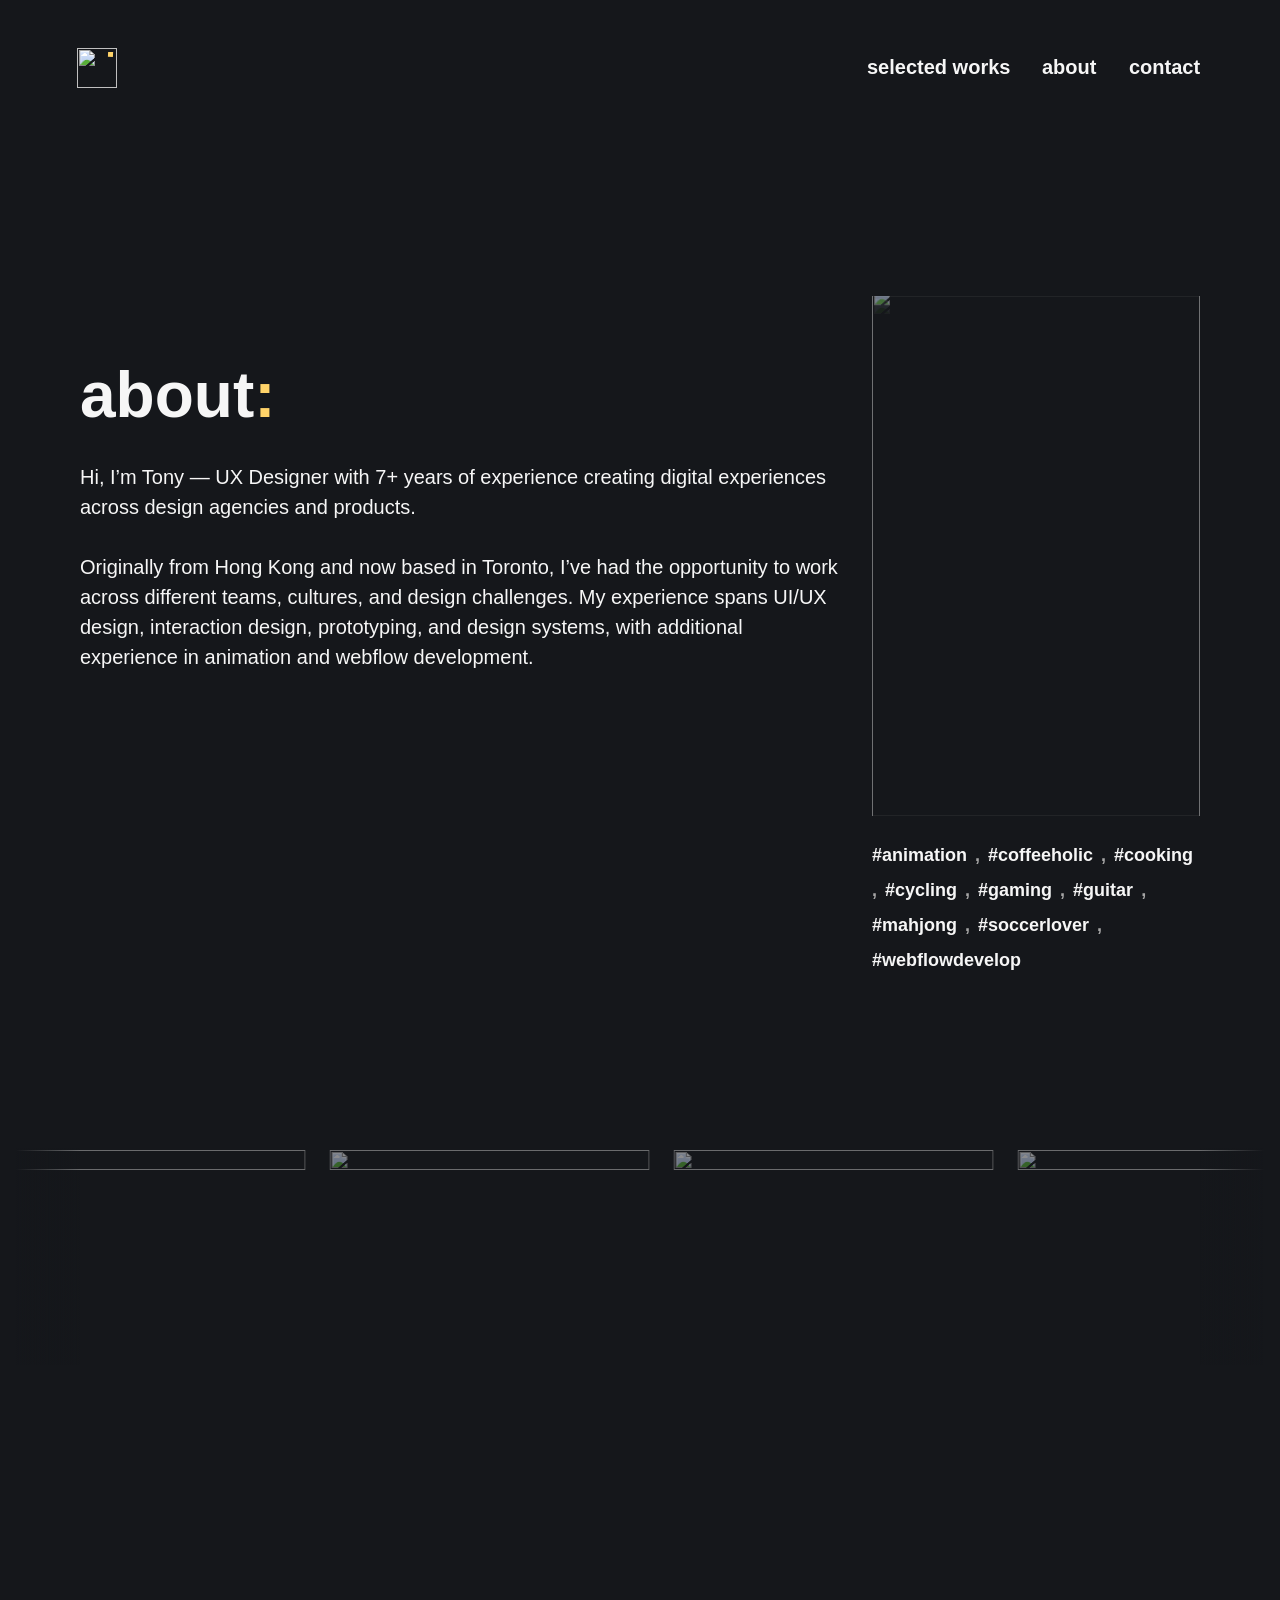
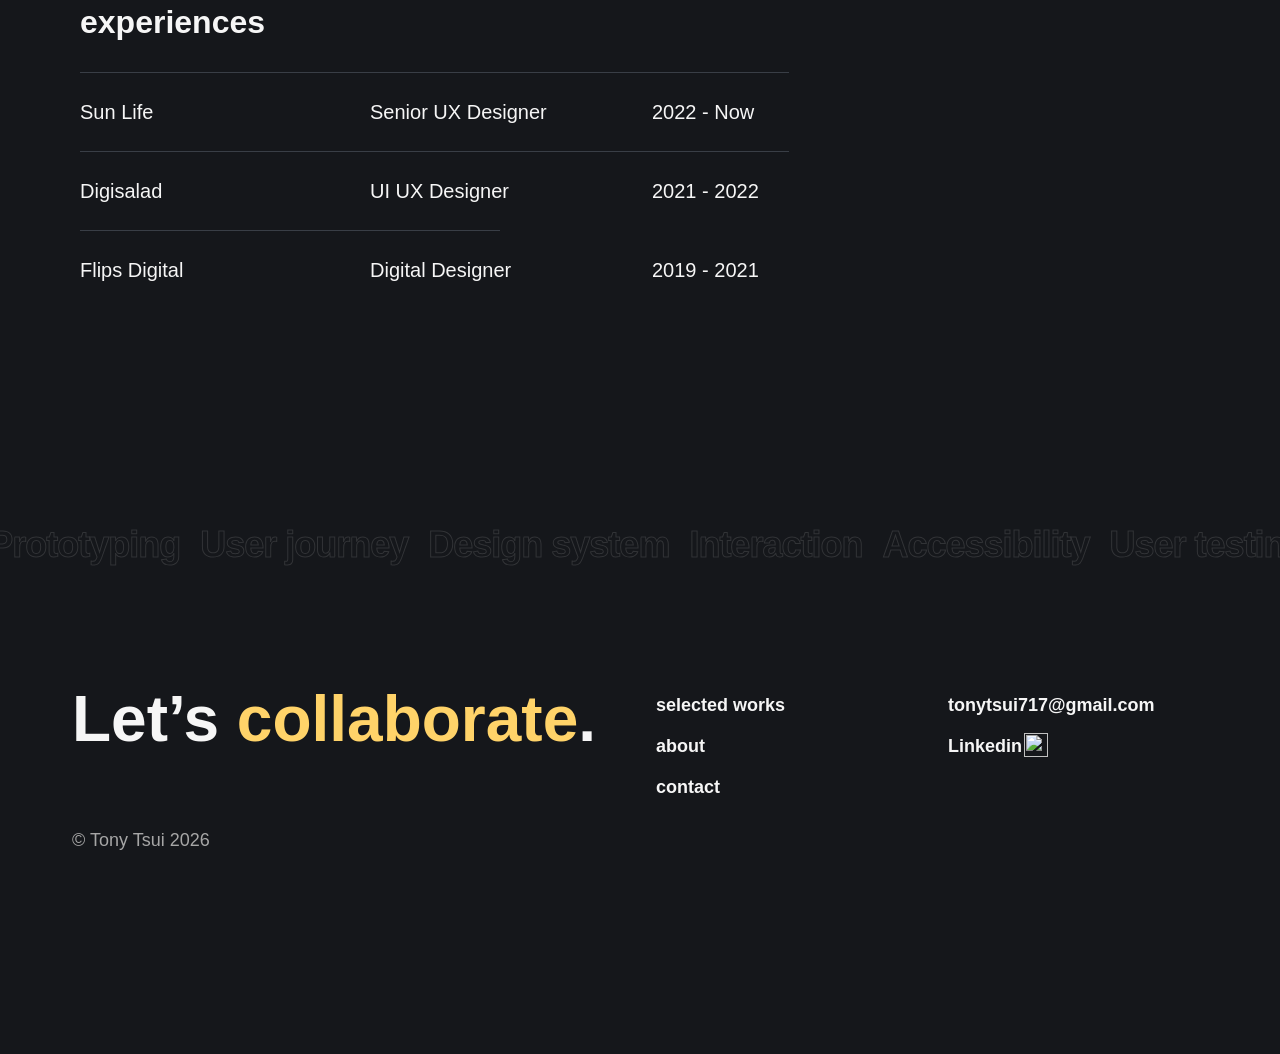
==== commit 0a29ef47: "push 1012 - 3" ====
--- a/about.html
+++ b/about.html
@@ -1,4 +1,4 @@
-<!DOCTYPE html><!-- Handled by Exflow.site --><html data-wf-page="6278ef9351a57927dd02096f" data-wf-site="6278ef9351a5790c0102096b"><head><meta charset="utf-8"/><link href="https://cdn.prod.website-files.com" rel="preconnect" /><title>About | Tony Tsui | UI UX Designer</title><meta content="About | Tony Tsui | UI UX Designer" property="og:title"/><meta content="About | Tony Tsui | UI UX Designer" name="twitter:title"/><meta content="width=device-width, initial-scale=1" name="viewport"/><meta content="Webflow" name="generator"/><link href="css/tonytsui02.webflow.shared.e51e7b136.css" rel="stylesheet" type="text/css"  /><style>@media (min-width:992px) {html.w-mod-js:not(.w-mod-ix) [data-w-id="4ae07b9c-5c5b-afa6-ce00-75dd658d9ab0"] {opacity:0;}}@media (max-width:991px) and (min-width:768px) {html.w-mod-js:not(.w-mod-ix) [data-w-id="4ae07b9c-5c5b-afa6-ce00-75dd658d9ab0"] {opacity:0;}}@media (max-width:767px) and (min-width:480px) {html.w-mod-js:not(.w-mod-ix) [data-w-id="4ae07b9c-5c5b-afa6-ce00-75dd658d9ab0"] {opacity:0;}}</style><style>html.w-mod-js:not(.w-mod-ix3) :is(.bg-circle-03, .image.horizontal, .line-grey, .lighting-deco, .footer, .section) {visibility: hidden !important;}</style><link href="https://fonts.googleapis.com" rel="preconnect"/><link href="https://fonts.gstatic.com" rel="preconnect" /><script src="https://ajax.googleapis.com/ajax/libs/webfont/1.6.26/webfont.js" type="text/javascript"></script><script type="text/javascript">WebFont.load({  google: {    families: ["Rethink Sans:400,500,600,700,800"]  }});</script><script type="text/javascript">!function(o,c){var n=c.documentElement,t=" w-mod-";n.className+=t+"js",("ontouchstart"in o||o.DocumentTouch&&c instanceof DocumentTouch)&&(n.className+=t+"touch")}(window,document);</script><link href="https://cdn.prod.website-files.com/6278ef9351a5790c0102096b/6a7906ea44d33de72ee11192_logo-black.png" rel="icon" type="image/png" sizes="32x32" media="(prefers-color-scheme: light)"/><link href="https://cdn.prod.website-files.com/6278ef9351a5790c0102096b/6a7906c2f65628eece2cc0c5_logo-white.png" rel="icon" type="image/png" sizes="32x32" media="(prefers-color-scheme: dark)"/><link href="https://cdn.prod.website-files.com/6278ef9351a5790c0102096b/6a7906ea44d33de72ee11196_logo-black.png" rel="icon" type="image/png" sizes="48x48"/><link href="https://cdn.prod.website-files.com/6278ef9351a5790c0102096b/6a7906eaf65628eece2cc23e_logo-black.png" rel="apple-touch-icon" sizes="180x180"/><link href="https://cdn.prod.website-files.com/6278ef9351a5790c0102096b/6a7906ea59c23d27cd52f493_logo-black.png" rel="icon" type="image/png" sizes="192x192"/><link href="https://cdn.prod.website-files.com/6278ef9351a5790c0102096b/6a7906eacbc6c4bf9d275603_logo-black.png" rel="icon" type="image/png" sizes="512x512"/><style>
+<!DOCTYPE html><!-- Handled by Exflow.site --><html data-wf-page="6278ef9351a57927dd02096f" data-wf-site="6278ef9351a5790c0102096b"><head><meta charset="utf-8"/><link href="https://cdn.prod.website-files.com" rel="preconnect" /><title>About | Tony Tsui | UI UX Designer</title><meta content="About | Tony Tsui | UI UX Designer" property="og:title"/><meta content="About | Tony Tsui | UI UX Designer" name="twitter:title"/><meta content="width=device-width, initial-scale=1" name="viewport"/><meta content="Webflow" name="generator"/><link href="css/tonytsui02.webflow.shared.af445a90d.css" rel="stylesheet" type="text/css"  /><style>@media (min-width:992px) {html.w-mod-js:not(.w-mod-ix) [data-w-id="4ae07b9c-5c5b-afa6-ce00-75dd658d9ab0"] {opacity:0;}}@media (max-width:991px) and (min-width:768px) {html.w-mod-js:not(.w-mod-ix) [data-w-id="4ae07b9c-5c5b-afa6-ce00-75dd658d9ab0"] {opacity:0;}}@media (max-width:767px) and (min-width:480px) {html.w-mod-js:not(.w-mod-ix) [data-w-id="4ae07b9c-5c5b-afa6-ce00-75dd658d9ab0"] {opacity:0;}}</style><style>html.w-mod-js:not(.w-mod-ix3) :is(.bg-circle-03, .line-grey, .lighting-deco, .footer, .section) {visibility: hidden !important;}</style><link href="https://fonts.googleapis.com" rel="preconnect"/><link href="https://fonts.gstatic.com" rel="preconnect" /><script src="https://ajax.googleapis.com/ajax/libs/webfont/1.6.26/webfont.js" type="text/javascript"></script><script type="text/javascript">WebFont.load({  google: {    families: ["Rethink Sans:400,500,600,700,800"]  }});</script><script type="text/javascript">!function(o,c){var n=c.documentElement,t=" w-mod-";n.className+=t+"js",("ontouchstart"in o||o.DocumentTouch&&c instanceof DocumentTouch)&&(n.className+=t+"touch")}(window,document);</script><link href="https://cdn.prod.website-files.com/6278ef9351a5790c0102096b/6a7906ea44d33de72ee11192_logo-black.png" rel="icon" type="image/png" sizes="32x32" media="(prefers-color-scheme: light)"/><link href="https://cdn.prod.website-files.com/6278ef9351a5790c0102096b/6a7906c2f65628eece2cc0c5_logo-white.png" rel="icon" type="image/png" sizes="32x32" media="(prefers-color-scheme: dark)"/><link href="https://cdn.prod.website-files.com/6278ef9351a5790c0102096b/6a7906ea44d33de72ee11196_logo-black.png" rel="icon" type="image/png" sizes="48x48"/><link href="https://cdn.prod.website-files.com/6278ef9351a5790c0102096b/6a7906eaf65628eece2cc23e_logo-black.png" rel="apple-touch-icon" sizes="180x180"/><link href="https://cdn.prod.website-files.com/6278ef9351a5790c0102096b/6a7906ea59c23d27cd52f493_logo-black.png" rel="icon" type="image/png" sizes="192x192"/><link href="https://cdn.prod.website-files.com/6278ef9351a5790c0102096b/6a7906eacbc6c4bf9d275603_logo-black.png" rel="icon" type="image/png" sizes="512x512"/><style>
 
   html {
     overflow: -moz-hidden-unscrollable;
--- a/css/tonytsui02.webflow.shared.af445a90d.css
+++ b/css/tonytsui02.webflow.shared.af445a90d.css
@@ -0,0 +1,4686 @@
+html {
+  -webkit-text-size-adjust: 100%;
+  -ms-text-size-adjust: 100%;
+  font-family: sans-serif;
+}
+
+body {
+  margin: 0;
+}
+
+article, aside, details, figcaption, figure, footer, header, hgroup, main, menu, nav, section, summary {
+  display: block;
+}
+
+audio, canvas, progress, video {
+  vertical-align: baseline;
+  display: inline-block;
+}
+
+audio:not([controls]) {
+  height: 0;
+  display: none;
+}
+
+[hidden], template {
+  display: none;
+}
+
+a {
+  background-color: #0000;
+}
+
+a:active, a:hover {
+  outline: 0;
+}
+
+abbr[title] {
+  border-bottom: 1px dotted;
+}
+
+b, strong {
+  font-weight: bold;
+}
+
+dfn {
+  font-style: italic;
+}
+
+h1 {
+  margin: .67em 0;
+  font-size: 2em;
+}
+
+mark {
+  color: #000;
+  background: #ff0;
+}
+
+small {
+  font-size: 80%;
+}
+
+sub, sup {
+  vertical-align: baseline;
+  font-size: 75%;
+  line-height: 0;
+  position: relative;
+}
+
+sup {
+  top: -.5em;
+}
+
+sub {
+  bottom: -.25em;
+}
+
+img {
+  border: 0;
+}
+
+svg:not(:root) {
+  overflow: hidden;
+}
+
+hr {
+  box-sizing: content-box;
+  height: 0;
+}
+
+pre {
+  overflow: auto;
+}
+
+code, kbd, pre, samp {
+  font-family: monospace;
+  font-size: 1em;
+}
+
+button, input, optgroup, select, textarea {
+  color: inherit;
+  font: inherit;
+  margin: 0;
+}
+
+button {
+  overflow: visible;
+}
+
+button, select {
+  text-transform: none;
+}
+
+button, html input[type="button"], input[type="reset"] {
+  -webkit-appearance: button;
+  cursor: pointer;
+}
+
+button[disabled], html input[disabled] {
+  cursor: default;
+}
+
+button::-moz-focus-inner, input::-moz-focus-inner {
+  border: 0;
+  padding: 0;
+}
+
+input {
+  line-height: normal;
+}
+
+input[type="checkbox"], input[type="radio"] {
+  box-sizing: border-box;
+  padding: 0;
+}
+
+input[type="number"]::-webkit-inner-spin-button, input[type="number"]::-webkit-outer-spin-button {
+  height: auto;
+}
+
+input[type="search"] {
+  -webkit-appearance: none;
+}
+
+input[type="search"]::-webkit-search-cancel-button, input[type="search"]::-webkit-search-decoration {
+  -webkit-appearance: none;
+}
+
+legend {
+  border: 0;
+  padding: 0;
+}
+
+textarea {
+  overflow: auto;
+}
+
+optgroup {
+  font-weight: bold;
+}
+
+table {
+  border-collapse: collapse;
+  border-spacing: 0;
+}
+
+td, th {
+  padding: 0;
+}
+
+@font-face {
+  font-family: webflow-icons;
+  src: url("[data-uri]") format("truetype");
+  font-weight: normal;
+  font-style: normal;
+}
+
+[class^="w-icon-"], [class*=" w-icon-"] {
+  speak: none;
+  font-variant: normal;
+  text-transform: none;
+  -webkit-font-smoothing: antialiased;
+  -moz-osx-font-smoothing: grayscale;
+  font-style: normal;
+  font-weight: normal;
+  line-height: 1;
+  font-family: webflow-icons !important;
+}
+
+.w-icon-slider-right:before {
+  content: "";
+}
+
+.w-icon-slider-left:before {
+  content: "";
+}
+
+.w-icon-nav-menu:before {
+  content: "";
+}
+
+.w-icon-arrow-down:before, .w-icon-dropdown-toggle:before {
+  content: "";
+}
+
+.w-icon-file-upload-remove:before {
+  content: "";
+}
+
+.w-icon-file-upload-icon:before {
+  content: "";
+}
+
+* {
+  box-sizing: border-box;
+}
+
+html {
+  height: 100%;
+}
+
+body {
+  color: #333;
+  background-color: #fff;
+  min-height: 100%;
+  margin: 0;
+  font-family: Arial, sans-serif;
+  font-size: 14px;
+  line-height: 20px;
+}
+
+img {
+  vertical-align: middle;
+  max-width: 100%;
+  display: inline-block;
+}
+
+html.w-mod-touch * {
+  background-attachment: scroll !important;
+}
+
+.w-block {
+  display: block;
+}
+
+.w-inline-block {
+  max-width: 100%;
+  display: inline-block;
+}
+
+.w-clearfix:before, .w-clearfix:after {
+  content: " ";
+  grid-area: 1 / 1 / 2 / 2;
+  display: table;
+}
+
+.w-clearfix:after {
+  clear: both;
+}
+
+.w-hidden {
+  display: none;
+}
+
+.w-button {
+  color: #fff;
+  line-height: inherit;
+  cursor: pointer;
+  background-color: #3898ec;
+  border: 0;
+  border-radius: 0;
+  padding: 9px 15px;
+  text-decoration: none;
+  display: inline-block;
+}
+
+input.w-button {
+  -webkit-appearance: button;
+}
+
+:where(button.w-popover-trigger) {
+  color: inherit;
+  cursor: pointer;
+  font: inherit;
+  line-height: inherit;
+  text-align: inherit;
+  -webkit-text-decoration: inherit;
+  text-decoration: inherit;
+  background-color: #0000;
+  border: 0;
+  margin: 0;
+  padding: 0;
+}
+
+.w-popover {
+  position-anchor: none;
+}
+
+.w-popover[popover]:not(:popover-open) {
+  display: none;
+}
+
+.w-modal:not([open]):not([popover]) {
+  display: none;
+}
+
+.w-modal[popover]:not(:popover-open) {
+  display: none;
+}
+
+html[data-w-dynpage] [data-w-cloak] {
+  color: #0000 !important;
+}
+
+.w-code-block {
+  margin: unset;
+}
+
+pre.w-code-block code {
+  all: inherit;
+}
+
+pre.w-code-block code > span {
+  display: block !important;
+}
+
+.w-optimization {
+  display: contents;
+}
+
+.w-webflow-badge, .w-webflow-badge > img {
+  box-sizing: unset;
+  width: unset;
+  height: unset;
+  max-height: unset;
+  max-width: unset;
+  min-height: unset;
+  min-width: unset;
+  margin: unset;
+  padding: unset;
+  float: unset;
+  clear: unset;
+  border: unset;
+  border-radius: unset;
+  background: unset;
+  background-image: unset;
+  background-position: unset;
+  background-size: unset;
+  background-repeat: unset;
+  background-origin: unset;
+  background-clip: unset;
+  background-attachment: unset;
+  background-color: unset;
+  box-shadow: unset;
+  transform: unset;
+  direction: unset;
+  font-family: unset;
+  font-weight: unset;
+  color: unset;
+  font-size: unset;
+  line-height: unset;
+  font-style: unset;
+  font-variant: unset;
+  text-align: unset;
+  letter-spacing: unset;
+  -webkit-text-decoration: unset;
+  text-decoration: unset;
+  text-indent: unset;
+  text-transform: unset;
+  list-style-type: unset;
+  text-shadow: unset;
+  vertical-align: unset;
+  cursor: unset;
+  white-space: unset;
+  word-break: unset;
+  word-spacing: unset;
+  word-wrap: unset;
+  transition: unset;
+}
+
+.w-webflow-badge {
+  white-space: nowrap;
+  cursor: pointer;
+  box-shadow: 0 0 0 1px #0000001a, 0 1px 3px #0000001a;
+  visibility: visible !important;
+  opacity: 1 !important;
+  z-index: 2147483647 !important;
+  color: #aaadb0 !important;
+  width: auto !important;
+  height: auto !important;
+  overflow: unset !important;
+  background-color: #fff !important;
+  border-radius: 3px !important;
+  margin: 0 !important;
+  padding: 6px !important;
+  font-size: 12px !important;
+  line-height: 14px !important;
+  text-decoration: none !important;
+  display: inline-block !important;
+  position: fixed !important;
+  inset: auto 12px 12px auto !important;
+  transform: none !important;
+}
+
+.w-webflow-badge > img {
+  position: unset;
+  visibility: unset !important;
+  opacity: 1 !important;
+  vertical-align: middle !important;
+  display: inline-block !important;
+}
+
+h1, h2, h3, h4, h5, h6 {
+  margin-bottom: 10px;
+  font-weight: bold;
+}
+
+h1 {
+  margin-top: 20px;
+  font-size: 38px;
+  line-height: 44px;
+}
+
+h2 {
+  margin-top: 20px;
+  font-size: 32px;
+  line-height: 36px;
+}
+
+h3 {
+  margin-top: 20px;
+  font-size: 24px;
+  line-height: 30px;
+}
+
+h4 {
+  margin-top: 10px;
+  font-size: 18px;
+  line-height: 24px;
+}
+
+h5 {
+  margin-top: 10px;
+  font-size: 14px;
+  line-height: 20px;
+}
+
+h6 {
+  margin-top: 10px;
+  font-size: 12px;
+  line-height: 18px;
+}
+
+p {
+  margin-top: 0;
+  margin-bottom: 10px;
+}
+
+blockquote {
+  border-left: 5px solid #e2e2e2;
+  margin: 0 0 10px;
+  padding: 10px 20px;
+  font-size: 18px;
+  line-height: 22px;
+}
+
+figure {
+  margin: 0 0 10px;
+}
+
+figcaption {
+  text-align: center;
+  margin-top: 5px;
+}
+
+ul, ol {
+  margin-top: 0;
+  margin-bottom: 10px;
+  padding-left: 40px;
+}
+
+.w-list-unstyled {
+  padding-left: 0;
+  list-style: none;
+}
+
+.w-embed:before, .w-embed:after {
+  content: " ";
+  grid-area: 1 / 1 / 2 / 2;
+  display: table;
+}
+
+.w-embed:after {
+  clear: both;
+}
+
+.w-video {
+  width: 100%;
+  padding: 0;
+  position: relative;
+}
+
+.w-video iframe, .w-video object, .w-video embed {
+  border: none;
+  width: 100%;
+  height: 100%;
+  position: absolute;
+  top: 0;
+  left: 0;
+}
+
+fieldset {
+  border: 0;
+  margin: 0;
+  padding: 0;
+}
+
+button, [type="button"], [type="reset"] {
+  cursor: pointer;
+  -webkit-appearance: button;
+  border: 0;
+}
+
+.w-form {
+  margin: 0 0 15px;
+}
+
+.w-form-done {
+  text-align: center;
+  background-color: #ddd;
+  padding: 20px;
+  display: none;
+}
+
+.w-form-fail {
+  background-color: #ffdede;
+  margin-top: 10px;
+  padding: 10px;
+  display: none;
+}
+
+label {
+  margin-bottom: 5px;
+  font-weight: bold;
+  display: block;
+}
+
+.w-input, .w-select {
+  color: #333;
+  vertical-align: middle;
+  background-color: #fff;
+  border: 1px solid #ccc;
+  width: 100%;
+  height: 38px;
+  margin-bottom: 10px;
+  padding: 8px 12px;
+  font-size: 14px;
+  line-height: 1.42857;
+  display: block;
+}
+
+.w-input::placeholder, .w-select::placeholder {
+  color: #999;
+}
+
+.w-input:focus, .w-select:focus {
+  border-color: #3898ec;
+  outline: 0;
+}
+
+.w-input[disabled], .w-select[disabled], .w-input[readonly], .w-select[readonly], fieldset[disabled] .w-input, fieldset[disabled] .w-select {
+  cursor: not-allowed;
+}
+
+.w-input[disabled]:not(.w-input-disabled), .w-select[disabled]:not(.w-input-disabled), .w-input[readonly], .w-select[readonly], fieldset[disabled]:not(.w-input-disabled) .w-input, fieldset[disabled]:not(.w-input-disabled) .w-select {
+  background-color: #eee;
+}
+
+textarea.w-input, textarea.w-select {
+  height: auto;
+}
+
+.w-select {
+  background-color: #f3f3f3;
+}
+
+.w-select[multiple] {
+  height: auto;
+}
+
+.w-form-label {
+  cursor: pointer;
+  margin-bottom: 0;
+  font-weight: normal;
+  display: inline-block;
+}
+
+.w-radio {
+  margin-bottom: 5px;
+  padding-left: 20px;
+  display: block;
+}
+
+.w-radio:before, .w-radio:after {
+  content: " ";
+  grid-area: 1 / 1 / 2 / 2;
+  display: table;
+}
+
+.w-radio:after {
+  clear: both;
+}
+
+.w-radio-input {
+  float: left;
+  margin: 3px 0 0 -20px;
+  line-height: normal;
+}
+
+.w-file-upload {
+  margin-bottom: 10px;
+  display: block;
+}
+
+.w-file-upload-input {
+  opacity: 0;
+  z-index: -100;
+  width: .1px;
+  height: .1px;
+  position: absolute;
+  overflow: hidden;
+}
+
+.w-file-upload-default, .w-file-upload-uploading, .w-file-upload-success {
+  color: #333;
+  display: inline-block;
+}
+
+.w-file-upload-error {
+  margin-top: 10px;
+  display: block;
+}
+
+.w-file-upload-default.w-hidden, .w-file-upload-uploading.w-hidden, .w-file-upload-error.w-hidden, .w-file-upload-success.w-hidden {
+  display: none;
+}
+
+.w-file-upload-uploading-btn {
+  cursor: pointer;
+  background-color: #fafafa;
+  border: 1px solid #ccc;
+  margin: 0;
+  padding: 8px 12px;
+  font-size: 14px;
+  font-weight: normal;
+  display: flex;
+}
+
+.w-file-upload-file {
+  background-color: #fafafa;
+  border: 1px solid #ccc;
+  flex-grow: 1;
+  justify-content: space-between;
+  margin: 0;
+  padding: 8px 9px 8px 11px;
+  display: flex;
+}
+
+.w-file-upload-file-name {
+  font-size: 14px;
+  font-weight: normal;
+  display: block;
+}
+
+.w-file-remove-link {
+  cursor: pointer;
+  width: auto;
+  height: auto;
+  margin-top: 3px;
+  margin-left: 10px;
+  padding: 3px;
+  display: block;
+}
+
+.w-icon-file-upload-remove {
+  margin: auto;
+  font-size: 10px;
+}
+
+.w-file-upload-error-msg {
+  color: #ea384c;
+  padding: 2px 0;
+  display: inline-block;
+}
+
+.w-file-upload-info {
+  padding: 0 12px;
+  line-height: 38px;
+  display: inline-block;
+}
+
+.w-file-upload-label {
+  cursor: pointer;
+  background-color: #fafafa;
+  border: 1px solid #ccc;
+  margin: 0;
+  padding: 8px 12px;
+  font-size: 14px;
+  font-weight: normal;
+  display: inline-block;
+}
+
+.w-icon-file-upload-icon, .w-icon-file-upload-uploading {
+  width: 20px;
+  margin-right: 8px;
+  display: inline-block;
+}
+
+.w-icon-file-upload-uploading {
+  height: 20px;
+}
+
+.w-container {
+  max-width: 940px;
+  margin-left: auto;
+  margin-right: auto;
+}
+
+.w-container:before, .w-container:after {
+  content: " ";
+  grid-area: 1 / 1 / 2 / 2;
+  display: table;
+}
+
+.w-container:after {
+  clear: both;
+}
+
+.w-container .w-row {
+  margin-left: -10px;
+  margin-right: -10px;
+}
+
+.w-row:before, .w-row:after {
+  content: " ";
+  grid-area: 1 / 1 / 2 / 2;
+  display: table;
+}
+
+.w-row:after {
+  clear: both;
+}
+
+.w-row .w-row {
+  margin-left: 0;
+  margin-right: 0;
+}
+
+.w-col {
+  float: left;
+  width: 100%;
+  min-height: 1px;
+  padding-left: 10px;
+  padding-right: 10px;
+  position: relative;
+}
+
+.w-col .w-col {
+  padding-left: 0;
+  padding-right: 0;
+}
+
+.w-col-1 {
+  width: 8.33333%;
+}
+
+.w-col-2 {
+  width: 16.6667%;
+}
+
+.w-col-3 {
+  width: 25%;
+}
+
+.w-col-4 {
+  width: 33.3333%;
+}
+
+.w-col-5 {
+  width: 41.6667%;
+}
+
+.w-col-6 {
+  width: 50%;
+}
+
+.w-col-7 {
+  width: 58.3333%;
+}
+
+.w-col-8 {
+  width: 66.6667%;
+}
+
+.w-col-9 {
+  width: 75%;
+}
+
+.w-col-10 {
+  width: 83.3333%;
+}
+
+.w-col-11 {
+  width: 91.6667%;
+}
+
+.w-col-12 {
+  width: 100%;
+}
+
+.w-hidden-main {
+  display: none !important;
+}
+
+@media screen and (max-width: 991px) {
+  .w-container {
+    max-width: 728px;
+  }
+
+  .w-hidden-main {
+    display: inherit !important;
+  }
+
+  .w-hidden-medium {
+    display: none !important;
+  }
+
+  .w-col-medium-1 {
+    width: 8.33333%;
+  }
+
+  .w-col-medium-2 {
+    width: 16.6667%;
+  }
+
+  .w-col-medium-3 {
+    width: 25%;
+  }
+
+  .w-col-medium-4 {
+    width: 33.3333%;
+  }
+
+  .w-col-medium-5 {
+    width: 41.6667%;
+  }
+
+  .w-col-medium-6 {
+    width: 50%;
+  }
+
+  .w-col-medium-7 {
+    width: 58.3333%;
+  }
+
+  .w-col-medium-8 {
+    width: 66.6667%;
+  }
+
+  .w-col-medium-9 {
+    width: 75%;
+  }
+
+  .w-col-medium-10 {
+    width: 83.3333%;
+  }
+
+  .w-col-medium-11 {
+    width: 91.6667%;
+  }
+
+  .w-col-medium-12 {
+    width: 100%;
+  }
+
+  .w-col-stack {
+    width: 100%;
+    left: auto;
+    right: auto;
+  }
+}
+
+@media screen and (max-width: 767px) {
+  .w-hidden-main, .w-hidden-medium {
+    display: inherit !important;
+  }
+
+  .w-hidden-small {
+    display: none !important;
+  }
+
+  .w-row, .w-container .w-row {
+    margin-left: 0;
+    margin-right: 0;
+  }
+
+  .w-col {
+    width: 100%;
+    left: auto;
+    right: auto;
+  }
+
+  .w-col-small-1 {
+    width: 8.33333%;
+  }
+
+  .w-col-small-2 {
+    width: 16.6667%;
+  }
+
+  .w-col-small-3 {
+    width: 25%;
+  }
+
+  .w-col-small-4 {
+    width: 33.3333%;
+  }
+
+  .w-col-small-5 {
+    width: 41.6667%;
+  }
+
+  .w-col-small-6 {
+    width: 50%;
+  }
+
+  .w-col-small-7 {
+    width: 58.3333%;
+  }
+
+  .w-col-small-8 {
+    width: 66.6667%;
+  }
+
+  .w-col-small-9 {
+    width: 75%;
+  }
+
+  .w-col-small-10 {
+    width: 83.3333%;
+  }
+
+  .w-col-small-11 {
+    width: 91.6667%;
+  }
+
+  .w-col-small-12 {
+    width: 100%;
+  }
+}
+
+@media screen and (max-width: 479px) {
+  .w-container {
+    max-width: none;
+  }
+
+  .w-hidden-main, .w-hidden-medium, .w-hidden-small {
+    display: inherit !important;
+  }
+
+  .w-hidden-tiny {
+    display: none !important;
+  }
+
+  .w-col {
+    width: 100%;
+  }
+
+  .w-col-tiny-1 {
+    width: 8.33333%;
+  }
+
+  .w-col-tiny-2 {
+    width: 16.6667%;
+  }
+
+  .w-col-tiny-3 {
+    width: 25%;
+  }
+
+  .w-col-tiny-4 {
+    width: 33.3333%;
+  }
+
+  .w-col-tiny-5 {
+    width: 41.6667%;
+  }
+
+  .w-col-tiny-6 {
+    width: 50%;
+  }
+
+  .w-col-tiny-7 {
+    width: 58.3333%;
+  }
+
+  .w-col-tiny-8 {
+    width: 66.6667%;
+  }
+
+  .w-col-tiny-9 {
+    width: 75%;
+  }
+
+  .w-col-tiny-10 {
+    width: 83.3333%;
+  }
+
+  .w-col-tiny-11 {
+    width: 91.6667%;
+  }
+
+  .w-col-tiny-12 {
+    width: 100%;
+  }
+}
+
+.w-widget {
+  position: relative;
+}
+
+.w-widget-map {
+  width: 100%;
+  height: 400px;
+}
+
+.w-widget-map label {
+  width: auto;
+  display: inline;
+}
+
+.w-widget-map img {
+  max-width: inherit;
+}
+
+.w-widget-map .gm-style-iw {
+  text-align: center;
+}
+
+.w-widget-map .gm-style-iw > button {
+  display: none !important;
+}
+
+.w-widget-twitter {
+  overflow: hidden;
+}
+
+.w-widget-twitter-count-shim {
+  vertical-align: top;
+  text-align: center;
+  background: #fff;
+  border: 1px solid #758696;
+  border-radius: 3px;
+  width: 28px;
+  height: 20px;
+  display: inline-block;
+  position: relative;
+}
+
+.w-widget-twitter-count-shim * {
+  pointer-events: none;
+  -webkit-user-select: none;
+  user-select: none;
+}
+
+.w-widget-twitter-count-shim .w-widget-twitter-count-inner {
+  text-align: center;
+  color: #999;
+  font-family: serif;
+  font-size: 15px;
+  line-height: 12px;
+  position: relative;
+}
+
+.w-widget-twitter-count-shim .w-widget-twitter-count-clear {
+  display: block;
+  position: relative;
+}
+
+.w-widget-twitter-count-shim.w--large {
+  width: 36px;
+  height: 28px;
+}
+
+.w-widget-twitter-count-shim.w--large .w-widget-twitter-count-inner {
+  font-size: 18px;
+  line-height: 18px;
+}
+
+.w-widget-twitter-count-shim:not(.w--vertical) {
+  margin-left: 5px;
+  margin-right: 8px;
+}
+
+.w-widget-twitter-count-shim:not(.w--vertical).w--large {
+  margin-left: 6px;
+}
+
+.w-widget-twitter-count-shim:not(.w--vertical):before, .w-widget-twitter-count-shim:not(.w--vertical):after {
+  content: " ";
+  pointer-events: none;
+  border: solid #0000;
+  width: 0;
+  height: 0;
+  position: absolute;
+  top: 50%;
+  left: 0;
+}
+
+.w-widget-twitter-count-shim:not(.w--vertical):before {
+  border-width: 4px;
+  border-color: #75869600 #5d6c7b #75869600 #75869600;
+  margin-top: -4px;
+  margin-left: -9px;
+}
+
+.w-widget-twitter-count-shim:not(.w--vertical).w--large:before {
+  border-width: 5px;
+  margin-top: -5px;
+  margin-left: -10px;
+}
+
+.w-widget-twitter-count-shim:not(.w--vertical):after {
+  border-width: 4px;
+  border-color: #fff0 #fff #fff0 #fff0;
+  margin-top: -4px;
+  margin-left: -8px;
+}
+
+.w-widget-twitter-count-shim:not(.w--vertical).w--large:after {
+  border-width: 5px;
+  margin-top: -5px;
+  margin-left: -9px;
+}
+
+.w-widget-twitter-count-shim.w--vertical {
+  width: 61px;
+  height: 33px;
+  margin-bottom: 8px;
+}
+
+.w-widget-twitter-count-shim.w--vertical:before, .w-widget-twitter-count-shim.w--vertical:after {
+  content: " ";
+  pointer-events: none;
+  border: solid #0000;
+  width: 0;
+  height: 0;
+  position: absolute;
+  top: 100%;
+  left: 50%;
+}
+
+.w-widget-twitter-count-shim.w--vertical:before {
+  border-width: 5px;
+  border-color: #5d6c7b #75869600 #75869600;
+  margin-left: -5px;
+}
+
+.w-widget-twitter-count-shim.w--vertical:after {
+  border-width: 4px;
+  border-color: #fff #fff0 #fff0;
+  margin-left: -4px;
+}
+
+.w-widget-twitter-count-shim.w--vertical .w-widget-twitter-count-inner {
+  font-size: 18px;
+  line-height: 22px;
+}
+
+.w-widget-twitter-count-shim.w--vertical.w--large {
+  width: 76px;
+}
+
+.w-background-video {
+  color: #fff;
+  height: 500px;
+  position: relative;
+  overflow: hidden;
+}
+
+.w-background-video > video {
+  object-fit: cover;
+  z-index: -100;
+  background-position: 50%;
+  background-size: cover;
+  width: 100%;
+  height: 100%;
+  margin: auto;
+  position: absolute;
+  inset: -100%;
+}
+
+.w-background-video > video::-webkit-media-controls-start-playback-button {
+  -webkit-appearance: none;
+  display: none !important;
+}
+
+.w-background-video--control {
+  background-color: #0000;
+  padding: 0;
+  position: absolute;
+  bottom: 1em;
+  right: 1em;
+}
+
+.w-background-video--control > [hidden] {
+  display: none !important;
+}
+
+.w-slider {
+  text-align: center;
+  clear: both;
+  -webkit-tap-highlight-color: #0000;
+  tap-highlight-color: #0000;
+  background: #ddd;
+  height: 300px;
+  position: relative;
+}
+
+.w-slider-mask {
+  z-index: 1;
+  white-space: nowrap;
+  height: 100%;
+  display: block;
+  position: relative;
+  left: 0;
+  right: 0;
+  overflow: hidden;
+}
+
+.w-slide {
+  vertical-align: top;
+  white-space: normal;
+  text-align: left;
+  width: 100%;
+  height: 100%;
+  display: inline-block;
+  position: relative;
+}
+
+.w-slider-nav {
+  z-index: 2;
+  text-align: center;
+  -webkit-tap-highlight-color: #0000;
+  tap-highlight-color: #0000;
+  height: 40px;
+  margin: auto;
+  padding-top: 10px;
+  position: absolute;
+  inset: auto 0 0;
+}
+
+.w-slider-nav.w-round > div {
+  border-radius: 100%;
+}
+
+.w-slider-nav.w-num > div {
+  width: auto;
+  height: auto;
+  font-size: inherit;
+  line-height: inherit;
+  padding: .2em .5em;
+}
+
+.w-slider-nav.w-shadow > div {
+  box-shadow: 0 0 3px #3336;
+}
+
+.w-slider-nav-invert {
+  color: #fff;
+}
+
+.w-slider-nav-invert > div {
+  background-color: #2226;
+}
+
+.w-slider-nav-invert > div.w-active {
+  background-color: #222;
+}
+
+.w-slider-dot {
+  cursor: pointer;
+  background-color: #fff6;
+  width: 1em;
+  height: 1em;
+  margin: 0 3px .5em;
+  transition: background-color .1s, color .1s;
+  display: inline-block;
+  position: relative;
+}
+
+.w-slider-dot.w-active {
+  background-color: #fff;
+}
+
+.w-slider-dot:focus {
+  outline: none;
+  box-shadow: 0 0 0 2px #fff;
+}
+
+.w-slider-dot:focus.w-active {
+  box-shadow: none;
+}
+
+.w-slider-arrow-left, .w-slider-arrow-right {
+  cursor: pointer;
+  color: #fff;
+  -webkit-tap-highlight-color: #0000;
+  tap-highlight-color: #0000;
+  -webkit-user-select: none;
+  user-select: none;
+  width: 80px;
+  margin: auto;
+  font-size: 40px;
+  position: absolute;
+  inset: 0;
+  overflow: hidden;
+}
+
+.w-slider-arrow-left [class^="w-icon-"], .w-slider-arrow-right [class^="w-icon-"], .w-slider-arrow-left [class*=" w-icon-"], .w-slider-arrow-right [class*=" w-icon-"] {
+  position: absolute;
+}
+
+.w-slider-arrow-left:focus, .w-slider-arrow-right:focus {
+  outline: 0;
+}
+
+.w-slider-arrow-left {
+  z-index: 3;
+  right: auto;
+}
+
+.w-slider-arrow-right {
+  z-index: 4;
+  left: auto;
+}
+
+.w-icon-slider-left, .w-icon-slider-right {
+  width: 1em;
+  height: 1em;
+  margin: auto;
+  inset: 0;
+}
+
+.w-slider-aria-label {
+  clip: rect(0 0 0 0);
+  border: 0;
+  width: 1px;
+  height: 1px;
+  margin: -1px;
+  padding: 0;
+  position: absolute;
+  overflow: hidden;
+}
+
+.w-slider-force-show {
+  display: block !important;
+}
+
+.w-dropdown {
+  text-align: left;
+  z-index: 900;
+  margin-left: auto;
+  margin-right: auto;
+  display: inline-block;
+  position: relative;
+}
+
+.w-dropdown-btn, .w-dropdown-toggle, .w-dropdown-link {
+  vertical-align: top;
+  color: #222;
+  text-align: left;
+  white-space: nowrap;
+  margin-left: auto;
+  margin-right: auto;
+  padding: 20px;
+  text-decoration: none;
+  position: relative;
+}
+
+.w-dropdown-toggle {
+  -webkit-user-select: none;
+  user-select: none;
+  cursor: pointer;
+  padding-right: 40px;
+  display: inline-block;
+}
+
+.w-dropdown-toggle:focus {
+  outline: 0;
+}
+
+.w-icon-dropdown-toggle {
+  width: 1em;
+  height: 1em;
+  margin: auto 20px auto auto;
+  position: absolute;
+  top: 0;
+  bottom: 0;
+  right: 0;
+}
+
+.w-dropdown-list {
+  background: #ddd;
+  min-width: 100%;
+  display: none;
+  position: absolute;
+}
+
+.w-dropdown-list.w--open {
+  display: block;
+}
+
+.w-dropdown-link {
+  color: #222;
+  padding: 10px 20px;
+  display: block;
+}
+
+.w-dropdown-link.w--current {
+  color: #0082f3;
+}
+
+.w-dropdown-link:focus {
+  outline: 0;
+}
+
+.w-lightbox-backdrop {
+  cursor: auto;
+  letter-spacing: normal;
+  text-indent: 0;
+  text-shadow: none;
+  text-transform: none;
+  visibility: visible;
+  white-space: normal;
+  word-break: normal;
+  word-spacing: normal;
+  word-wrap: normal;
+  color: #fff;
+  text-align: center;
+  z-index: 2000;
+  opacity: 0;
+  -webkit-user-select: none;
+  -moz-user-select: none;
+  -webkit-tap-highlight-color: transparent;
+  background: #000000e6;
+  outline: 0;
+  font-family: Helvetica Neue, Helvetica, Ubuntu, Segoe UI, Verdana, sans-serif;
+  font-size: 17px;
+  font-style: normal;
+  font-weight: 300;
+  line-height: 1.2;
+  list-style: disc;
+  position: fixed;
+  inset: 0;
+  -webkit-transform: translate(0);
+}
+
+.w-lightbox-backdrop, .w-lightbox-container {
+  -webkit-overflow-scrolling: touch;
+  height: 100%;
+  overflow: auto;
+}
+
+.w-lightbox-content {
+  height: 100vh;
+  position: relative;
+  overflow: hidden;
+}
+
+.w-lightbox-view {
+  opacity: 0;
+  width: 100vw;
+  height: 100vh;
+  position: absolute;
+}
+
+.w-lightbox-view:before {
+  content: "";
+  height: 100vh;
+}
+
+.w-lightbox-group, .w-lightbox-group .w-lightbox-view, .w-lightbox-group .w-lightbox-view:before {
+  height: 86vh;
+}
+
+.w-lightbox-frame, .w-lightbox-view:before {
+  vertical-align: middle;
+  display: inline-block;
+}
+
+.w-lightbox-figure {
+  margin: 0;
+  position: relative;
+}
+
+.w-lightbox-group .w-lightbox-figure {
+  cursor: pointer;
+}
+
+.w-lightbox-img {
+  width: auto;
+  max-width: none;
+  height: auto;
+}
+
+.w-lightbox-image {
+  float: none;
+  max-width: 100vw;
+  max-height: 100vh;
+  display: block;
+}
+
+.w-lightbox-group .w-lightbox-image {
+  max-height: 86vh;
+}
+
+.w-lightbox-caption {
+  text-align: left;
+  text-overflow: ellipsis;
+  white-space: nowrap;
+  background: #0006;
+  padding: .5em 1em;
+  position: absolute;
+  bottom: 0;
+  left: 0;
+  right: 0;
+  overflow: hidden;
+}
+
+.w-lightbox-embed {
+  width: 100%;
+  height: 100%;
+  position: absolute;
+  inset: 0;
+}
+
+.w-lightbox-control {
+  cursor: pointer;
+  background-position: center;
+  background-repeat: no-repeat;
+  background-size: 24px;
+  width: 4em;
+  transition: all .3s;
+  position: absolute;
+  top: 0;
+}
+
+.w-lightbox-left {
+  background-image: url("[data-uri]");
+  display: none;
+  bottom: 0;
+  left: 0;
+}
+
+.w-lightbox-right {
+  background-image: url("[data-uri]");
+  display: none;
+  bottom: 0;
+  right: 0;
+}
+
+.w-lightbox-close {
+  background-image: url("[data-uri]");
+  background-size: 18px;
+  height: 2.6em;
+  right: 0;
+}
+
+.w-lightbox-strip {
+  white-space: nowrap;
+  padding: 0 1vh;
+  line-height: 0;
+  position: absolute;
+  bottom: 0;
+  left: 0;
+  right: 0;
+  overflow: auto hidden;
+}
+
+.w-lightbox-item {
+  box-sizing: content-box;
+  cursor: pointer;
+  width: 10vh;
+  padding: 2vh 1vh;
+  display: inline-block;
+  -webkit-transform: translate3d(0, 0, 0);
+}
+
+.w-lightbox-active {
+  opacity: .3;
+}
+
+.w-lightbox-thumbnail {
+  background: #222;
+  height: 10vh;
+  position: relative;
+  overflow: hidden;
+}
+
+.w-lightbox-thumbnail-image {
+  position: absolute;
+  top: 0;
+  left: 0;
+}
+
+.w-lightbox-thumbnail .w-lightbox-tall {
+  width: 100%;
+  top: 50%;
+  transform: translate(0, -50%);
+}
+
+.w-lightbox-thumbnail .w-lightbox-wide {
+  height: 100%;
+  left: 50%;
+  transform: translate(-50%);
+}
+
+.w-lightbox-spinner {
+  box-sizing: border-box;
+  border: 5px solid #0006;
+  border-radius: 50%;
+  width: 40px;
+  height: 40px;
+  margin-top: -20px;
+  margin-left: -20px;
+  animation: .8s linear infinite spin;
+  position: absolute;
+  top: 50%;
+  left: 50%;
+}
+
+.w-lightbox-spinner:after {
+  content: "";
+  border: 3px solid #0000;
+  border-bottom-color: #fff;
+  border-radius: 50%;
+  position: absolute;
+  inset: -4px;
+}
+
+.w-lightbox-hide {
+  display: none;
+}
+
+.w-lightbox-noscroll {
+  overflow: hidden;
+}
+
+@media (min-width: 768px) {
+  .w-lightbox-content {
+    height: 96vh;
+    margin-top: 2vh;
+  }
+
+  .w-lightbox-view, .w-lightbox-view:before {
+    height: 96vh;
+  }
+
+  .w-lightbox-group, .w-lightbox-group .w-lightbox-view, .w-lightbox-group .w-lightbox-view:before {
+    height: 84vh;
+  }
+
+  .w-lightbox-image {
+    max-width: 96vw;
+    max-height: 96vh;
+  }
+
+  .w-lightbox-group .w-lightbox-image {
+    max-width: 82.3vw;
+    max-height: 84vh;
+  }
+
+  .w-lightbox-left, .w-lightbox-right {
+    opacity: .5;
+    display: block;
+  }
+
+  .w-lightbox-close {
+    opacity: .8;
+  }
+
+  .w-lightbox-control:hover {
+    opacity: 1;
+  }
+}
+
+.w-lightbox-inactive, .w-lightbox-inactive:hover {
+  opacity: 0;
+}
+
+.w-richtext:before, .w-richtext:after {
+  content: " ";
+  grid-area: 1 / 1 / 2 / 2;
+  display: table;
+}
+
+.w-richtext:after {
+  clear: both;
+}
+
+.w-richtext[contenteditable="true"]:before, .w-richtext[contenteditable="true"]:after {
+  white-space: initial;
+}
+
+.w-richtext ol, .w-richtext ul {
+  overflow: hidden;
+}
+
+.w-richtext .w-richtext-figure-selected.w-richtext-figure-type-video div:after, .w-richtext .w-richtext-figure-selected[data-rt-type="video"] div:after, .w-richtext .w-richtext-figure-selected.w-richtext-figure-type-image div, .w-richtext .w-richtext-figure-selected[data-rt-type="image"] div {
+  outline: 2px solid #2895f7;
+}
+
+.w-richtext figure.w-richtext-figure-type-video > div:after, .w-richtext figure[data-rt-type="video"] > div:after {
+  content: "";
+  display: none;
+  position: absolute;
+  inset: 0;
+}
+
+.w-richtext figure {
+  max-width: 60%;
+  position: relative;
+}
+
+.w-richtext figure > div:before {
+  cursor: default !important;
+}
+
+.w-richtext figure img {
+  width: 100%;
+}
+
+.w-richtext figure figcaption.w-richtext-figcaption-placeholder {
+  opacity: .6;
+}
+
+.w-richtext figure div {
+  color: #0000;
+  font-size: 0;
+}
+
+.w-richtext figure.w-richtext-figure-type-image, .w-richtext figure[data-rt-type="image"] {
+  display: table;
+}
+
+.w-richtext figure.w-richtext-figure-type-image > div, .w-richtext figure[data-rt-type="image"] > div {
+  display: inline-block;
+}
+
+.w-richtext figure.w-richtext-figure-type-image > figcaption, .w-richtext figure[data-rt-type="image"] > figcaption {
+  caption-side: bottom;
+  display: table-caption;
+}
+
+.w-richtext figure.w-richtext-figure-type-video, .w-richtext figure[data-rt-type="video"] {
+  width: 60%;
+  height: 0;
+}
+
+.w-richtext figure.w-richtext-figure-type-video iframe, .w-richtext figure[data-rt-type="video"] iframe {
+  width: 100%;
+  height: 100%;
+  position: absolute;
+  top: 0;
+  left: 0;
+}
+
+.w-richtext figure.w-richtext-figure-type-video > div, .w-richtext figure[data-rt-type="video"] > div {
+  width: 100%;
+}
+
+.w-richtext figure.w-richtext-align-center {
+  clear: both;
+  margin-left: auto;
+  margin-right: auto;
+}
+
+.w-richtext figure.w-richtext-align-center.w-richtext-figure-type-image > div, .w-richtext figure.w-richtext-align-center[data-rt-type="image"] > div {
+  max-width: 100%;
+}
+
+.w-richtext figure.w-richtext-align-normal {
+  clear: both;
+}
+
+.w-richtext figure.w-richtext-align-fullwidth {
+  text-align: center;
+  clear: both;
+  width: 100%;
+  max-width: 100%;
+  margin-left: auto;
+  margin-right: auto;
+  display: block;
+}
+
+.w-richtext figure.w-richtext-align-fullwidth > div {
+  padding-bottom: inherit;
+  display: inline-block;
+}
+
+.w-richtext figure.w-richtext-align-fullwidth > figcaption {
+  display: block;
+}
+
+.w-richtext figure.w-richtext-align-floatleft {
+  float: left;
+  clear: none;
+  margin-right: 15px;
+}
+
+.w-richtext figure.w-richtext-align-floatright {
+  float: right;
+  clear: none;
+  margin-left: 15px;
+}
+
+.w-nav {
+  z-index: 1000;
+  background: #ddd;
+  position: relative;
+}
+
+.w-nav:before, .w-nav:after {
+  content: " ";
+  grid-area: 1 / 1 / 2 / 2;
+  display: table;
+}
+
+.w-nav:after {
+  clear: both;
+}
+
+.w-nav-brand {
+  float: left;
+  color: #333;
+  text-decoration: none;
+  position: relative;
+}
+
+.w-nav-link {
+  vertical-align: top;
+  color: #222;
+  text-align: left;
+  margin-left: auto;
+  margin-right: auto;
+  padding: 20px;
+  text-decoration: none;
+  display: inline-block;
+  position: relative;
+}
+
+.w-nav-link.w--current {
+  color: #0082f3;
+}
+
+.w-nav-menu {
+  float: right;
+  position: relative;
+}
+
+[data-nav-menu-open] {
+  text-align: center;
+  background: #c8c8c8;
+  min-width: 200px;
+  position: absolute;
+  top: 100%;
+  left: 0;
+  right: 0;
+  overflow: visible;
+  display: block !important;
+}
+
+.w--nav-link-open {
+  display: block;
+  position: relative;
+}
+
+.w-nav-overlay {
+  width: 100%;
+  display: none;
+  position: absolute;
+  top: 100%;
+  left: 0;
+  right: 0;
+  overflow: hidden;
+}
+
+.w-nav-overlay [data-nav-menu-open] {
+  top: 0;
+}
+
+.w-nav[data-animation="over-left"] .w-nav-overlay {
+  width: auto;
+}
+
+.w-nav[data-animation="over-left"] .w-nav-overlay, .w-nav[data-animation="over-left"] [data-nav-menu-open] {
+  z-index: 1;
+  top: 0;
+  right: auto;
+}
+
+.w-nav[data-animation="over-right"] .w-nav-overlay {
+  width: auto;
+}
+
+.w-nav[data-animation="over-right"] .w-nav-overlay, .w-nav[data-animation="over-right"] [data-nav-menu-open] {
+  z-index: 1;
+  top: 0;
+  left: auto;
+}
+
+.w-nav-button {
+  float: right;
+  cursor: pointer;
+  -webkit-tap-highlight-color: #0000;
+  tap-highlight-color: #0000;
+  -webkit-user-select: none;
+  user-select: none;
+  padding: 18px;
+  font-size: 24px;
+  display: none;
+  position: relative;
+}
+
+.w-nav-button:focus {
+  outline: 0;
+}
+
+.w-nav-button.w--open {
+  color: #fff;
+  background-color: #c8c8c8;
+}
+
+.w-nav[data-collapse="all"] .w-nav-menu {
+  display: none;
+}
+
+.w-nav[data-collapse="all"] .w-nav-button, .w--nav-dropdown-open, .w--nav-dropdown-toggle-open {
+  display: block;
+}
+
+.w--nav-dropdown-list-open {
+  position: static;
+}
+
+@media screen and (max-width: 991px) {
+  .w-nav[data-collapse="medium"] .w-nav-menu {
+    display: none;
+  }
+
+  .w-nav[data-collapse="medium"] .w-nav-button {
+    display: block;
+  }
+}
+
+@media screen and (max-width: 767px) {
+  .w-nav[data-collapse="small"] .w-nav-menu {
+    display: none;
+  }
+
+  .w-nav[data-collapse="small"] .w-nav-button {
+    display: block;
+  }
+
+  .w-nav-brand {
+    padding-left: 10px;
+  }
+}
+
+@media screen and (max-width: 479px) {
+  .w-nav[data-collapse="tiny"] .w-nav-menu {
+    display: none;
+  }
+
+  .w-nav[data-collapse="tiny"] .w-nav-button {
+    display: block;
+  }
+}
+
+.w-tabs {
+  position: relative;
+}
+
+.w-tabs:before, .w-tabs:after {
+  content: " ";
+  grid-area: 1 / 1 / 2 / 2;
+  display: table;
+}
+
+.w-tabs:after {
+  clear: both;
+}
+
+.w-tab-menu {
+  position: relative;
+}
+
+.w-tab-link {
+  vertical-align: top;
+  text-align: left;
+  cursor: pointer;
+  color: #222;
+  background-color: #ddd;
+  padding: 9px 30px;
+  text-decoration: none;
+  display: inline-block;
+  position: relative;
+}
+
+.w-tab-link.w--current {
+  background-color: #c8c8c8;
+}
+
+.w-tab-link:focus {
+  outline: 0;
+}
+
+.w-tab-content {
+  display: block;
+  position: relative;
+  overflow: hidden;
+}
+
+.w-tab-pane {
+  display: none;
+  position: relative;
+}
+
+.w--tab-active {
+  display: block;
+}
+
+@media screen and (max-width: 479px) {
+  .w-tab-link {
+    display: block;
+  }
+}
+
+.w-ix-emptyfix:after {
+  content: "";
+}
+
+@keyframes spin {
+  0% {
+    transform: rotate(0);
+  }
+
+  100% {
+    transform: rotate(360deg);
+  }
+}
+
+.w-dyn-empty {
+  background-color: #ddd;
+  padding: 10px;
+}
+
+.w-dyn-hide, .w-dyn-bind-empty, .w-condition-invisible {
+  display: none !important;
+}
+
+.wf-layout-layout {
+  display: grid;
+}
+
+.w-layout-grid {
+  grid-row-gap: 16px;
+  grid-column-gap: 16px;
+  grid-template-rows: auto auto;
+  grid-template-columns: 1fr 1fr;
+  grid-auto-columns: 1fr;
+  display: grid;
+}
+
+:root {
+  --yellow: #ffd369;
+  --white: #f6f6f6;
+  --black: #15171b;
+  --dark-grey: #191c21;
+  --grey: #393e46;
+  --light: #a6a6a6;
+}
+
+body {
+  color: #333;
+  background-color: #151515;
+  font-size: 16px;
+  line-height: 20px;
+}
+
+.scrollify-sections {
+  z-index: 1;
+  color: #fff;
+  flex-direction: row;
+  justify-content: center;
+  align-items: center;
+  width: 100%;
+  height: 100vh;
+  padding-left: 64px;
+  padding-right: 64px;
+  text-decoration: none;
+  display: flex;
+  position: relative;
+  overflow: visible;
+}
+
+.wrapper {
+  z-index: 1;
+  flex-direction: column;
+  align-items: flex-start;
+  width: 70vw;
+  max-width: 1280px;
+  height: auto;
+  min-height: 80px;
+  font-size: 18px;
+  line-height: 24px;
+  display: flex;
+  position: relative;
+  overflow: visible;
+}
+
+.wrapper.work {
+  z-index: 2;
+  cursor: none;
+  flex-direction: row;
+  justify-content: center;
+  align-items: center;
+  width: auto;
+  min-width: 80%;
+  max-width: 1200px;
+  text-decoration: none;
+}
+
+.wrapper.about {
+  align-items: flex-start;
+}
+
+.wrapper.detail-page-heading {
+  align-items: center;
+  margin-bottom: 160px;
+}
+
+.wrapper.detail-page {
+  margin-top: 40px;
+  margin-bottom: 40px;
+}
+
+.wrapper.detail-page.intro-text {
+  flex-direction: row;
+  margin-top: 80px;
+  margin-bottom: 80px;
+}
+
+.wrapper.footer {
+  align-items: center;
+  width: 100vw;
+  margin-top: 160px;
+  margin-bottom: 160px;
+}
+
+.wrapper.about {
+  align-items: flex-start;
+  width: 80vw;
+  margin-bottom: 240px;
+}
+
+.image {
+  z-index: 2;
+  object-fit: cover;
+  width: 100%;
+  max-width: none;
+  height: 100%;
+  position: relative;
+  inset: 0%;
+}
+
+.image.mobile-screen {
+  width: 33.3%;
+  height: 50%;
+  margin-left: 16px;
+  margin-right: 16px;
+}
+
+.image.horizontal {
+  object-fit: contain;
+  width: auto;
+  max-width: none;
+}
+
+.image.first {
+  height: 130%;
+}
+
+.work-nav-link-block {
+  color: #fff;
+  cursor: none;
+  background-color: #fff;
+  align-items: flex-end;
+  width: 32px;
+  height: 2px;
+  margin-right: 4px;
+  font-size: 16px;
+  font-weight: 500;
+  text-decoration: none;
+  transition: all .5s;
+  display: flex;
+  position: relative;
+}
+
+.work-nav-link-block:hover {
+  background-color: var(--yellow);
+  color: var(--yellow);
+}
+
+.work-nav-link-block.w--current {
+  width: 56px;
+  color: var(--yellow);
+  background-color: #e5c536;
+}
+
+.page-link {
+  z-index: 1;
+  color: var(--white);
+  flex-direction: column;
+  padding: 8px;
+  text-decoration: none;
+  display: flex;
+  position: relative;
+}
+
+.page-link.work {
+  position: fixed;
+  top: 80px;
+  left: 80px;
+}
+
+.page-link.work.w--current {
+  padding-left: 16px;
+}
+
+.mouse-block {
+  z-index: 2;
+  color: #151515;
+  background-color: #fff;
+  border: 3px solid #0000;
+  border-radius: 50%;
+  justify-content: center;
+  align-items: center;
+  width: 12px;
+  height: 12px;
+  font-size: 16px;
+  font-weight: 500;
+  display: flex;
+  position: absolute;
+  overflow: hidden;
+  box-shadow: 1px 1px 12px #00000026;
+}
+
+.mouse-text {
+  opacity: 0;
+  text-align: center;
+  letter-spacing: 1px;
+  white-space: nowrap;
+  margin-top: 2px;
+  margin-left: 4px;
+  font-size: 14px;
+  font-weight: 700;
+  line-height: 18px;
+}
+
+.cursor-wrapper {
+  z-index: 99;
+  justify-content: center;
+  align-items: center;
+  display: none;
+  position: fixed;
+  inset: 0%;
+}
+
+.cursor-wrapper:active {
+  opacity: .8;
+}
+
+.bg-cirlce-01 {
+  opacity: .22;
+  filter: blur(40px);
+  background-color: #793f22;
+  border-radius: 140px;
+  width: 18vw;
+  min-width: 200px;
+  max-width: 240px;
+  height: 18vw;
+  min-height: 200px;
+  max-height: 240px;
+  position: absolute;
+  bottom: 140px;
+  left: 40px;
+}
+
+.bg-circle-02 {
+  background-color: var(--yellow);
+  opacity: .22;
+  filter: blur(40px);
+  border-radius: 160px;
+  width: 23vw;
+  min-width: 280px;
+  max-width: 320px;
+  height: 23vw;
+  min-height: 280px;
+  max-height: 320px;
+  position: absolute;
+  top: 200px;
+  left: 40px;
+}
+
+.bg-circle-03 {
+  z-index: 3;
+  opacity: .12;
+  filter: blur(36px);
+  background-color: #eb2d30;
+  border-radius: 50%;
+  width: 14vw;
+  max-width: 160px;
+  height: 14vw;
+  max-height: 160px;
+  position: absolute;
+  top: 280px;
+  left: 240px;
+}
+
+.button {
+  position: relative;
+}
+
+.body {
+  background-color: var(--black);
+  max-width: 100%;
+  color: var(--white);
+  flex-flow: column;
+  justify-content: flex-start;
+  align-items: center;
+  font-family: Rethink Sans, sans-serif;
+  font-size: 20px;
+  font-weight: 400;
+  line-height: 30px;
+  display: flex;
+}
+
+.page-link-line {
+  background-color: #fff;
+  width: 0%;
+  height: 2px;
+  position: relative;
+  bottom: -4px;
+}
+
+.page-link-wrapper {
+  z-index: 1;
+  position: relative;
+}
+
+.page-link-wrapper.logo {
+  justify-content: center;
+  align-items: center;
+  display: flex;
+}
+
+.mouse-arrow {
+  opacity: 0;
+  width: 40px;
+  height: 40px;
+}
+
+.section {
+  z-index: 1;
+  flex-flow: column;
+  justify-content: flex-start;
+  align-items: flex-start;
+  width: 100%;
+  height: auto;
+  display: flex;
+  position: relative;
+}
+
+.section.about {
+  padding-top: 280px;
+  overflow: hidden;
+}
+
+.section.detail-heading {
+  background-color: #0000;
+  padding-top: 380px;
+}
+
+.section.horizontal {
+  grid-column-gap: 32px;
+  grid-row-gap: 32px;
+  flex-flow: row;
+}
+
+.section.about-gif {
+  justify-content: flex-start;
+  align-items: flex-end;
+}
+
+.section.image-banner {
+  padding-top: 40px;
+}
+
+.section.next-page {
+  justify-content: center;
+  align-items: center;
+}
+
+.section.sticky {
+  z-index: 2;
+  position: sticky;
+  top: 160px;
+}
+
+.about-arrow-block {
+  z-index: 1;
+  opacity: 1;
+  justify-content: center;
+  align-items: center;
+  width: 20vw;
+  height: 20vw;
+  margin: -5vw -64px -5vw auto;
+  display: flex;
+  position: relative;
+}
+
+.content-wrapper {
+  flex-direction: column;
+  width: 100vw;
+  height: auto;
+  display: flex;
+  position: relative;
+}
+
+.detail-page-title {
+  z-index: 2;
+  color: #fff;
+  text-align: center;
+  width: 100%;
+  padding-top: 6px;
+  padding-bottom: 6px;
+  font-size: 4.5vw;
+  font-weight: 700;
+  line-height: 1.1;
+  position: relative;
+}
+
+.detail-page-next-work-number {
+  z-index: 1;
+  opacity: .07;
+  color: #0000;
+  text-align: center;
+  -webkit-text-stroke-width: 2px;
+  -webkit-text-stroke-color: var(--white);
+  margin-bottom: -24px;
+  font-size: 320px;
+  font-weight: 700;
+  line-height: 320px;
+  position: absolute;
+}
+
+.detail-page-title-wrapper {
+  flex-direction: column;
+  justify-content: center;
+  align-items: center;
+  margin-bottom: 48px;
+  text-decoration: none;
+  display: flex;
+}
+
+.detail-page-subtitle {
+  color: #fff;
+  text-align: center;
+  letter-spacing: 6px;
+  text-transform: uppercase;
+  padding-left: 7px;
+  font-size: 16px;
+  font-weight: 500;
+}
+
+.page-title-mask {
+  z-index: 2;
+  position: relative;
+  overflow: hidden;
+}
+
+.image-block {
+  justify-content: center;
+  align-items: center;
+  width: 100%;
+  height: auto;
+  display: flex;
+  position: relative;
+  overflow: hidden;
+}
+
+.image-block.first {
+  height: 35vw;
+  max-height: 600px;
+}
+
+.image-block.mobile-screen {
+  margin-bottom: -40px;
+  padding-left: 160px;
+  padding-right: 160px;
+}
+
+.image-block.horizontal {
+  z-index: 1;
+  justify-content: flex-start;
+  height: 600px;
+}
+
+.intro-text-wrapper {
+  width: 50%;
+  font-size: 18px;
+  font-weight: 500;
+}
+
+.intro-title {
+  color: var(--yellow);
+  letter-spacing: 2px;
+  text-transform: uppercase;
+  margin-bottom: 16px;
+  font-size: 12px;
+  line-height: 1;
+}
+
+.view-site-link {
+  color: #fff;
+  cursor: none;
+  background-image: url("https://cdn.prod.website-files.com/6278ef9351a5790c0102096b/6278ef9351a579672f020a12_arrow-white-link%20(1).svg");
+  background-position: 100%;
+  background-repeat: no-repeat;
+  background-size: auto 100%;
+  padding-right: 26px;
+  text-decoration: underline;
+  transition: opacity .2s;
+  display: inline-block;
+}
+
+.view-site-link:hover {
+  opacity: .2;
+}
+
+.intro-role-text {
+  margin-bottom: 40px;
+}
+
+.cursor-wrapper-2 {
+  z-index: 100;
+  justify-content: center;
+  align-items: center;
+  display: none;
+  position: fixed;
+  inset: 0%;
+}
+
+.cursor-wrapper-2:active {
+  opacity: .8;
+}
+
+.noise {
+  z-index: 0;
+  opacity: 0;
+  background-image: url("https://cdn.prod.website-files.com/6278ef9351a5790c0102096b/6278ef9351a5795e29020987_noise.gif");
+  background-position: 50%;
+  background-repeat: repeat;
+  background-size: 250px 250px;
+  background-attachment: fixed;
+  display: none;
+  position: fixed;
+  inset: 0%;
+}
+
+.next-project-wrapper {
+  opacity: .2;
+  color: #0000;
+  width: 100%;
+  margin-bottom: 4px;
+  font-size: 40px;
+  font-weight: 700;
+  line-height: 1;
+  display: flex;
+}
+
+.next-project-wrapper.right {
+  justify-content: flex-end;
+}
+
+.next-project-text {
+  flex: none;
+}
+
+.next-project-text.right {
+  margin-left: -20vw;
+}
+
+.next-project-text.left {
+  margin-right: -20vw;
+}
+
+.next-project-btn {
+  color: var(--white);
+  cursor: none;
+  flex-direction: column;
+  justify-content: center;
+  align-items: center;
+  padding-top: 64px;
+  padding-bottom: 64px;
+  text-decoration: none;
+  display: flex;
+}
+
+.loading-cover {
+  z-index: 998;
+  background-color: #0e0e0e;
+  flex-direction: column;
+  justify-content: center;
+  align-items: center;
+  width: 100vw;
+  height: 100vh;
+  display: none;
+  position: fixed;
+  inset: 0%;
+}
+
+.detail-first-block-bg {
+  z-index: 1;
+  width: 100%;
+  height: 100%;
+  position: absolute;
+}
+
+.detail-first-block-bg.hkust {
+  background-color: #036;
+}
+
+.detail-first-block-bg.kenpax {
+  background-color: #303681;
+}
+
+.detail-first-block-bg.reddeer {
+  background-color: #0b145d;
+}
+
+.detail-first-block-bg.aia {
+  background-color: #d31145;
+}
+
+.detail-first-block-bg.crcc {
+  background-color: #2373c8;
+}
+
+.loader-block {
+  z-index: 1;
+  opacity: .6;
+  filter: invert(98%);
+  justify-content: center;
+  align-items: center;
+  width: 120px;
+  height: 120px;
+  display: flex;
+  position: relative;
+  overflow: hidden;
+}
+
+.horizontal-image-block {
+  z-index: 1;
+  height: 100%;
+  position: relative;
+}
+
+.lightbox {
+  z-index: 99;
+  width: 100%;
+  max-width: 1280px;
+  position: relative;
+}
+
+.tony-text {
+  font-family: Circular std;
+  font-size: 16px;
+  font-weight: 500;
+}
+
+.about-text-wrapper {
+  z-index: 2;
+  width: 100%;
+  margin-top: 24px;
+  margin-bottom: 100px;
+  display: flex;
+  position: relative;
+}
+
+.about-text-wrapper.experience {
+  justify-content: center;
+  margin-top: 0;
+  margin-bottom: 0;
+  padding-top: 24px;
+  padding-bottom: 24px;
+  position: relative;
+  overflow: hidden;
+}
+
+.about-title-2 {
+  z-index: 2;
+  color: #fff;
+  letter-spacing: -1px;
+  white-space: pre-wrap;
+  margin-bottom: 32px;
+  font-size: 32px;
+  font-weight: 500;
+  line-height: 1;
+  position: relative;
+}
+
+.video-hover {
+  color: #fff3bd;
+  cursor: none;
+  background-image: url("https://cdn.prod.website-files.com/6278ef9351a5790c0102096b/67f4829445f1987b2f640dbf_mouse-pointer.svg");
+  background-position: 100% 70%;
+  background-repeat: no-repeat;
+  background-size: 14px 14px;
+  border-bottom: 2px dashed #ffffff80;
+  padding-right: 17px;
+  font-style: italic;
+  font-weight: 500;
+  transition: all .2s;
+}
+
+.video-hover:hover {
+  color: #e5c536;
+  border-bottom-color: #e5c53680;
+}
+
+.email-link {
+  color: #fff;
+  border-bottom: 1px solid #ffffff80;
+  text-decoration: none;
+  transition: all .2s;
+}
+
+.email-link:hover {
+  color: #e5c536;
+  border-bottom-color: #e5c53680;
+}
+
+.about-line-2 {
+  background-color: #fff;
+  width: 100%;
+  height: 1px;
+  position: relative;
+}
+
+.about-text {
+  z-index: 2;
+  color: #fff;
+  font-size: 18px;
+  font-weight: 300;
+  line-height: 1.4;
+  position: relative;
+}
+
+.about-text.col-large {
+  flex: 1;
+}
+
+.about-text.col-small {
+  color: #fff;
+  width: 15%;
+  min-width: 180px;
+  margin-right: 40px;
+  text-decoration: none;
+}
+
+.floating-video-wrapper {
+  z-index: 2;
+  pointer-events: none;
+  align-items: flex-start;
+  width: 100%;
+  height: 100%;
+  display: none;
+  position: fixed;
+  inset: 0%;
+}
+
+.video01 {
+  z-index: 1;
+  width: 400px;
+  height: 280px;
+  position: relative;
+}
+
+.video02 {
+  z-index: 2;
+  width: 400px;
+  height: 280px;
+  position: absolute;
+  inset: auto;
+}
+
+.nav-bar {
+  z-index: 99;
+  justify-content: space-between;
+  align-items: center;
+  width: 100%;
+  padding-left: 69px;
+  padding-right: 72px;
+  display: flex;
+  position: fixed;
+  top: 40px;
+}
+
+.logo-yellow-dot {
+  z-index: 2;
+  background-color: var(--yellow);
+  width: 5.3px;
+  height: 5.3px;
+  position: absolute;
+  top: 4px;
+  right: 4px;
+}
+
+.nav-link-wrapper {
+  z-index: 1;
+  grid-column-gap: 16px;
+  grid-row-gap: 16px;
+  justify-content: flex-start;
+  align-items: center;
+  display: flex;
+  position: relative;
+}
+
+.main-content {
+  z-index: 1;
+  flex-flow: column;
+  justify-content: flex-start;
+  align-items: center;
+  width: 100%;
+  padding-top: 320px;
+  padding-left: 80px;
+  padding-right: 80px;
+  display: flex;
+  position: relative;
+}
+
+.main-content.work-details {
+  background-color: var(--dark-grey);
+  padding-top: 160px;
+  overflow: hidden;
+}
+
+.main-content.work-details-2 {
+  padding-top: 160px;
+}
+
+.grid-wrapper {
+  z-index: 1;
+  flex-flow: column;
+  width: 100%;
+  max-width: 1440px;
+  display: flex;
+  position: relative;
+}
+
+.grid-wrapper.footer-wrapper {
+  grid-column-gap: 24px;
+  grid-row-gap: 24px;
+}
+
+.text-medium-bold {
+  font-weight: 700;
+}
+
+.text-medium-bold.grey {
+  color: var(--grey);
+}
+
+.text-title {
+  font-size: 64px;
+  font-weight: 700;
+  line-height: 70.4px;
+}
+
+.flex-12 {
+  z-index: 1;
+  grid-column-gap: 12px;
+  grid-row-gap: 12px;
+  flex-flow: column;
+  justify-content: flex-start;
+  align-items: flex-start;
+  width: 100%;
+  display: flex;
+  position: relative;
+}
+
+.flex-12.centre {
+  justify-content: center;
+  align-items: center;
+}
+
+.flex-32 {
+  z-index: 1;
+  grid-column-gap: 32px;
+  grid-row-gap: 32px;
+  flex-flow: column;
+  flex: 1;
+  width: 100%;
+  display: flex;
+  position: relative;
+}
+
+.flex-32.max-width-880 {
+  justify-content: flex-start;
+  align-items: flex-start;
+  max-width: 880px;
+}
+
+.flex-horizontal-12 {
+  grid-column-gap: 12px;
+  grid-row-gap: 12px;
+  justify-content: flex-start;
+  align-items: center;
+  width: 100%;
+  display: flex;
+}
+
+.image-avatar-circle {
+  border: 1px solid var(--grey);
+  border-radius: 999px;
+  width: 56px;
+  height: 56px;
+}
+
+.text-small-regular {
+  font-size: 18px;
+  line-height: 27px;
+}
+
+.text-small-regular.light-grey {
+  color: var(--light);
+}
+
+.line-vertical {
+  background-color: var(--grey);
+  width: 1px;
+  height: 20px;
+}
+
+.line-vertical.helios-stats {
+  height: auto;
+}
+
+.heading-section {
+  flex-flow: column;
+  width: 800px;
+  display: flex;
+}
+
+.yellow {
+  color: var(--yellow);
+  font-weight: 700;
+}
+
+.spacer-240 {
+  width: 100%;
+  height: 240px;
+}
+
+.text-xl-bold {
+  font-size: 32px;
+  font-weight: 700;
+  line-height: 35.2px;
+}
+
+.selected-work-list, .selected-work-block {
+  grid-column-gap: 64px;
+  grid-row-gap: 64px;
+  flex-flow: column;
+  width: 100%;
+  display: flex;
+}
+
+.line-grey {
+  background-color: var(--grey);
+  width: 100%;
+  height: 1px;
+}
+
+.selected-work-content {
+  grid-column-gap: 56px;
+  grid-row-gap: 56px;
+  color: var(--white);
+  justify-content: flex-start;
+  align-items: stretch;
+  text-decoration: none;
+  display: flex;
+}
+
+.selected-work-header {
+  flex-flow: column;
+  flex: 1;
+  justify-content: space-between;
+  display: flex;
+}
+
+.text-xxl-bold {
+  border-bottom: 1px solid var(--black);
+  font-size: 44px;
+  font-weight: 700;
+  line-height: 48.4px;
+  overflow: hidden;
+}
+
+.selected-work-image-wrapper {
+  aspect-ratio: 15 / 8;
+  flex: 1;
+  justify-content: center;
+  align-items: center;
+  max-width: 520px;
+  display: flex;
+  overflow: hidden;
+}
+
+.flex-horizonal-32 {
+  z-index: 1;
+  grid-column-gap: 32px;
+  grid-row-gap: 32px;
+  flex: 1;
+  width: 100%;
+  display: flex;
+  position: relative;
+}
+
+.flex-horizonal-32.footer-link-list {
+  padding-top: 8px;
+}
+
+.flex-horizonal-32.helios-stats {
+  background-color: #1e2229;
+  border-radius: 16px;
+  padding: 96px 40px;
+}
+
+.selected-work-image {
+  width: 100%;
+  height: auto;
+}
+
+.footer {
+  grid-column-gap: 120px;
+  grid-row-gap: 120px;
+  flex-flow: column;
+  justify-content: flex-start;
+  align-items: center;
+  width: 100%;
+  padding-bottom: 200px;
+  padding-left: 72px;
+  padding-right: 72px;
+  display: flex;
+  overflow: hidden;
+}
+
+.footer-marquee {
+  z-index: 1;
+  opacity: .2;
+  flex: none;
+  width: 100%;
+  margin-left: -160px;
+  display: flex;
+  position: relative;
+}
+
+.marquee-content {
+  z-index: 1;
+  grid-column-gap: 20px;
+  grid-row-gap: 20px;
+  flex: none;
+  padding-right: 20px;
+  display: flex;
+  position: relative;
+}
+
+.text-marquee {
+  color: #f6f6f600;
+  letter-spacing: -1px;
+  -webkit-text-stroke-width: 1px;
+  -webkit-text-stroke-color: var(--light);
+  flex: none;
+  font-size: 36px;
+  font-weight: 700;
+  line-height: 39.6px;
+}
+
+.text-small-bold {
+  color: var(--white);
+  font-size: 18px;
+  font-weight: 700;
+  line-height: 27px;
+  text-decoration: none;
+}
+
+.text-small-bold.about-tags {
+  width: 255px;
+  margin-top: 72px;
+}
+
+.text-small-bold.lightgrey {
+  color: var(--light);
+}
+
+.text-small-bold.yellow {
+  color: var(--yellow);
+}
+
+.footer-link {
+  flex-flow: column;
+  -webkit-text-decoration: none;
+  text-decoration: none;
+  transition: all .3s;
+  display: flex;
+}
+
+.footer-link:hover {
+  text-decoration: underline;
+  -webkit-text-decoration-color: var(--white);
+  text-decoration-color: var(--white);
+}
+
+.external-link-icon {
+  width: 24px;
+  height: 24px;
+}
+
+.external-link-icon.medium {
+  padding: 4px;
+}
+
+.lighting-deco {
+  z-index: -1;
+  justify-content: center;
+  align-items: center;
+  width: 100%;
+  max-width: 1600px;
+  height: 680px;
+  display: flex;
+  position: absolute;
+  top: 0%;
+  bottom: 0%;
+}
+
+.about-message-wrapper {
+  max-width: 760px;
+  margin-top: 40px;
+}
+
+.about-selfpic-wrapper {
+  flex-flow: column;
+  justify-content: flex-start;
+  align-items: flex-start;
+  width: 400px;
+  margin-top: -24px;
+  margin-left: auto;
+  display: flex;
+}
+
+.about-selfpic-flex {
+  grid-template-rows: auto auto;
+  grid-template-columns: 1fr 1fr;
+  grid-auto-columns: 1fr;
+  width: 100%;
+  height: 520px;
+  display: flex;
+  position: relative;
+  overflow: hidden;
+}
+
+.about-selfpic-image {
+  opacity: .5;
+  object-fit: cover;
+  width: 100%;
+  height: 120%;
+}
+
+.image-noise {
+  z-index: 2;
+  opacity: .08;
+  width: 100%;
+  height: 100%;
+  position: absolute;
+}
+
+.text-block {
+  margin-top: 72px;
+}
+
+.about-tags-wrapper {
+  grid-column-gap: 8px;
+  grid-row-gap: 8px;
+  flex-flow: wrap;
+  place-content: flex-start;
+  align-items: flex-start;
+  margin-top: 40px;
+  margin-bottom: 160px;
+  display: flex;
+}
+
+.spacer-64 {
+  width: 100%;
+  height: 64px;
+}
+
+.about-gif-marquee {
+  justify-content: flex-end;
+  align-items: flex-start;
+  width: 100%;
+  margin-right: -80px;
+  display: flex;
+}
+
+.about-gif-content {
+  z-index: 1;
+  grid-column-gap: 24px;
+  grid-row-gap: 24px;
+  flex-flow: row;
+  flex: none;
+  justify-content: flex-end;
+  align-items: flex-start;
+  padding-left: 24px;
+  display: flex;
+  position: relative;
+}
+
+.image-about-gif {
+  aspect-ratio: 96 / 65;
+  opacity: .5;
+  width: 320px;
+}
+
+.about-experience-list, .about-experience-block {
+  grid-column-gap: 24px;
+  grid-row-gap: 24px;
+  flex-flow: column;
+  width: 100%;
+  display: flex;
+}
+
+.about-experience-content {
+  grid-column-gap: 24px;
+  grid-row-gap: 24px;
+  justify-content: flex-start;
+  align-items: flex-start;
+  width: 100%;
+  display: flex;
+}
+
+.spacer-40 {
+  width: 100%;
+  height: 40px;
+}
+
+.contact-form {
+  z-index: 1;
+  width: 100%;
+  margin-bottom: 0;
+  position: relative;
+}
+
+.success-message {
+  border: 1px solid var(--grey);
+  background-color: #ddd0;
+  padding: 48px 24px;
+}
+
+.error-message {
+  border-left: 4px solid var(--yellow);
+  color: var(--yellow);
+  background-color: #ffdede00;
+  margin-top: 32px;
+  padding: 0 0 0 16px;
+}
+
+.text-field {
+  z-index: 1;
+  border-style: none none solid;
+  border-width: 1px;
+  border-color: black black var(--grey);
+  width: 100%;
+  height: 48px;
+  color: var(--white);
+  background-color: #fff0;
+  margin-bottom: 0;
+  padding: 12px 0;
+  font-size: 19.2px;
+  line-height: 28.8px;
+  position: relative;
+}
+
+.text-field::placeholder {
+  color: var(--light);
+}
+
+.form {
+  z-index: 1;
+  grid-column-gap: 16px;
+  grid-row-gap: 16px;
+  flex-flow: column;
+  justify-content: flex-start;
+  align-items: flex-start;
+  width: 100%;
+  display: flex;
+  position: relative;
+}
+
+.contact-form-button {
+  z-index: 1;
+  background-color: var(--yellow);
+  color: var(--black);
+  border-radius: 8px;
+  margin-top: 16px;
+  padding: 12px 40px;
+  font-weight: 800;
+  transition: background-color .2s;
+  position: relative;
+}
+
+.contact-form-button:hover {
+  background-color: #b19247;
+}
+
+.contact-form-label {
+  display: none;
+}
+
+.text-area {
+  border-style: none none solid;
+  border-width: 1px;
+  border-color: black black var(--grey);
+  color: var(--white);
+  background-color: #fff0;
+  margin-bottom: 0;
+  padding: 12px 0 64px;
+  font-size: 19.2px;
+  line-height: 28.8px;
+}
+
+.text-area::placeholder {
+  color: var(--light);
+}
+
+.flex-horizontal-2 {
+  grid-column-gap: 2px;
+  grid-row-gap: 2px;
+  transition: all .5s;
+  display: flex;
+}
+
+.flex-horizontal-2:hover {
+  grid-column-gap: 5px;
+  grid-row-gap: 5px;
+}
+
+.image-banner {
+  width: 100%;
+}
+
+.image-banner-wrapper {
+  aspect-ratio: 3.33;
+  justify-content: center;
+  align-items: center;
+  width: 100%;
+  display: flex;
+  overflow: hidden;
+}
+
+.flex-8 {
+  z-index: 1;
+  grid-column-gap: 8px;
+  grid-row-gap: 8px;
+  flex-flow: column;
+  justify-content: flex-start;
+  align-items: flex-start;
+  width: 100%;
+  display: flex;
+  position: relative;
+}
+
+.flex-8.centre {
+  justify-content: center;
+  align-items: center;
+}
+
+.spacer-160 {
+  z-index: 1;
+  width: 100%;
+  height: 160px;
+  position: relative;
+}
+
+.spacer-200 {
+  z-index: 1;
+  width: 100%;
+  height: 200px;
+  position: relative;
+}
+
+.flex-48 {
+  z-index: 1;
+  grid-column-gap: 48px;
+  grid-row-gap: 48px;
+  flex-flow: column;
+  justify-content: flex-start;
+  align-items: flex-start;
+  width: 100%;
+  display: flex;
+  position: relative;
+}
+
+.work-image-small {
+  z-index: 1;
+  aspect-ratio: 16 / 9;
+  border-radius: 12px;
+  width: 100%;
+  position: relative;
+}
+
+.page-content {
+  z-index: 1;
+  flex-flow: column;
+  width: 100%;
+  display: flex;
+  position: relative;
+}
+
+.helios-full-wrapper {
+  z-index: 1;
+  justify-content: center;
+  align-items: center;
+  width: 100vw;
+  max-width: 2160px;
+  display: flex;
+  position: relative;
+}
+
+.image-helios-frame {
+  z-index: 1;
+  aspect-ratio: 2;
+  opacity: .3;
+  width: 100%;
+  position: relative;
+}
+
+.image-helios-frame-content {
+  z-index: 2;
+  opacity: .8;
+  width: 50%;
+  position: absolute;
+}
+
+.work-image-large {
+  aspect-ratio: 16 / 9;
+  border-radius: 12px;
+  width: 100%;
+}
+
+.title-next-page {
+  text-align: center;
+  width: 100%;
+  font-size: 88px;
+  font-weight: 700;
+  line-height: 96px;
+  position: relative;
+}
+
+.flex-16 {
+  z-index: 1;
+  grid-column-gap: 16px;
+  grid-row-gap: 16px;
+  flex-flow: column;
+  width: 100%;
+  display: flex;
+  position: relative;
+}
+
+.flex-16.max-width-908 {
+  max-width: 908px;
+}
+
+.flex-16.centre {
+  text-align: center;
+}
+
+.text-large-bold {
+  font-size: 31.2px;
+  font-weight: 700;
+  line-height: 34.8px;
+}
+
+.hamburger-wrapper {
+  z-index: 1;
+  cursor: pointer;
+  justify-content: center;
+  align-items: center;
+  display: none;
+  position: relative;
+}
+
+.hamburger-line-1, .hamburger-line-2 {
+  z-index: 2;
+  background-color: var(--white);
+  width: 24px;
+  height: 1px;
+  position: absolute;
+}
+
+.hamburger-menu {
+  display: none;
+}
+
+.image-logo {
+  z-index: 1;
+  width: 40px;
+  height: 40px;
+  position: relative;
+}
+
+.flex-24 {
+  grid-column-gap: 24px;
+  grid-row-gap: 24px;
+  flex-flow: column;
+  display: flex;
+}
+
+.flex-24.max-width-908 {
+  z-index: 1;
+  grid-column-gap: 24px;
+  grid-row-gap: 24px;
+  flex-flow: column;
+  justify-content: flex-start;
+  align-items: stretch;
+  width: 100%;
+  max-width: 908px;
+  display: flex;
+  position: relative;
+}
+
+.flex-24.centre {
+  z-index: 1;
+  text-align: center;
+  width: 100%;
+  position: relative;
+}
+
+.page-link-anchor {
+  color: var(--white);
+  padding: 8px;
+  text-decoration: none;
+}
+
+.about-gif-scrim-01 {
+  z-index: 999;
+  background-image: linear-gradient(90deg, var(--black) 20%, #15171b00);
+  width: 80px;
+  height: 100%;
+  position: absolute;
+  inset: 0% auto 0% -80px;
+}
+
+.about-gif-scrim-01._02 {
+  background-image: linear-gradient(90deg, #15171b00, var(--black) 80%);
+  width: 80px;
+  inset: 0% -80px 0% auto;
+}
+
+.about-gif-scrim-02 {
+  z-index: 999;
+  background-image: linear-gradient(90deg, #fff0, #15171b 80%);
+  width: 80px;
+  height: 100%;
+  position: absolute;
+  inset: 0% -80px 0% auto;
+}
+
+.html {
+  font-size: 18px;
+}
+
+.helios-stats-heading {
+  color: var(--yellow);
+  font-size: 72px;
+  font-weight: 700;
+  line-height: 72px;
+}
+
+.scroll-wrapper {
+  z-index: 1;
+  grid-column-gap: 0px;
+  grid-row-gap: 0px;
+  flex-flow: row;
+  grid-template-rows: 1fr 560px;
+  grid-template-columns: 100%;
+  grid-auto-columns: 1fr;
+  justify-content: flex-start;
+  margin-bottom: -400px;
+  display: grid;
+  position: relative;
+}
+
+.scroll-trigger {
+  pointer-events: none;
+  height: 100%;
+  position: absolute;
+  inset: 50% 0% auto;
+}
+
+.spacer-120vh {
+  width: 1px;
+  height: 100%;
+}
+
+.footer-link-no-animation {
+  flex-flow: column;
+  -webkit-text-decoration: none;
+  text-decoration: none;
+  transition: all .3s;
+  display: flex;
+}
+
+.footer-link-no-animation:hover {
+  text-decoration: underline;
+  -webkit-text-decoration-color: var(--white);
+  text-decoration-color: var(--white);
+}
+
+.selected-work-hero {
+  z-index: 1;
+  flex-flow: column;
+  display: flex;
+  position: relative;
+}
+
+@media screen and (max-width: 991px) {
+  .scrollify-sections {
+    padding-left: 48px;
+    padding-right: 48px;
+  }
+
+  .wrapper.work {
+    width: 100%;
+    min-width: 0%;
+  }
+
+  .wrapper.detail-page-heading {
+    width: 100%;
+    margin-bottom: 64px;
+  }
+
+  .wrapper.detail-page {
+    width: 100%;
+  }
+
+  .wrapper.detail-page.intro-text {
+    margin-top: 40px;
+    margin-bottom: 40px;
+  }
+
+  .wrapper.footer {
+    width: 100vw;
+    margin-top: 80px;
+    margin-bottom: 80px;
+  }
+
+  .wrapper.about {
+    width: 100%;
+  }
+
+  .page-link.work {
+    top: 64px;
+    left: 40px;
+  }
+
+  .page-link.work.w--current {
+    background-position: 8px 45%;
+    padding-left: 24px;
+  }
+
+  .page-link.about {
+    top: 64px;
+    right: 40px;
+  }
+
+  .mouse-block {
+    display: none;
+  }
+
+  .bg-cirlce-01 {
+    width: 24vw;
+    min-width: 0;
+    height: 24vw;
+    min-height: 0;
+    bottom: 35%;
+    left: auto;
+    right: 15%;
+  }
+
+  .bg-circle-02 {
+    width: 35vw;
+    min-width: 0;
+    height: 35vw;
+    min-height: 0;
+    top: 25%;
+    left: auto;
+    right: 7%;
+  }
+
+  .bg-circle-03 {
+    top: 30%;
+    left: auto;
+    right: 12%;
+  }
+
+  .section.about {
+    padding-top: 200px;
+    padding-left: 48px;
+    padding-right: 48px;
+  }
+
+  .section.detail-heading {
+    padding-top: 240px;
+  }
+
+  .section.footer {
+    padding-left: 0;
+    padding-right: 0;
+    overflow: hidden;
+  }
+
+  .section.horizontal {
+    flex-flow: column;
+  }
+
+  .about-arrow-block {
+    width: 240px;
+    height: 240px;
+    margin-top: -16px;
+    margin-bottom: -8px;
+    margin-right: -48px;
+  }
+
+  .detail-page-title {
+    font-size: 54px;
+  }
+
+  .detail-page-title-wrapper {
+    margin-bottom: 40px;
+  }
+
+  .page-title-mask {
+    overflow: visible;
+  }
+
+  .image-block.first {
+    height: 50vw;
+    max-height: 480px;
+  }
+
+  .image-block.mobile-screen {
+    padding-top: 0;
+    padding-left: 32px;
+    padding-right: 32px;
+  }
+
+  .image-block.horizontal {
+    height: 50vw;
+    max-height: 530px;
+  }
+
+  .next-project-wrapper {
+    margin-bottom: 4px;
+  }
+
+  .next-project-text {
+    font-size: 36px;
+  }
+
+  .next-project-btn {
+    padding-top: 32px;
+    padding-bottom: 32px;
+  }
+
+  .next-project-btn:active {
+    opacity: .3;
+  }
+
+  .lightbox {
+    transition: opacity .1s;
+  }
+
+  .lightbox:active {
+    opacity: .5;
+  }
+
+  .about-text-wrapper {
+    flex-wrap: wrap;
+  }
+
+  .about-text-wrapper.experience {
+    justify-content: flex-start;
+  }
+
+  .about-title-2 {
+    margin-bottom: 40px;
+  }
+
+  .about-text.col-large {
+    flex: 0 auto;
+    width: 100%;
+    margin-top: 24px;
+  }
+
+  .about-text.col-large.experience {
+    margin-top: 8px;
+  }
+
+  .about-text.col-small {
+    width: auto;
+  }
+
+  .floating-video-wrapper {
+    justify-content: center;
+    align-items: center;
+  }
+
+  .nav-bar {
+    padding-left: 20px;
+    padding-right: 20px;
+    top: 16px;
+  }
+
+  .nav-link-wrapper {
+    display: none;
+  }
+
+  .main-content {
+    padding-top: 240px;
+    padding-left: 32px;
+    padding-right: 32px;
+  }
+
+  .main-content.work-details, .main-content.work-details-2 {
+    padding-top: 120px;
+  }
+
+  .grid-wrapper.footer-wrapper {
+    grid-column-gap: 48px;
+    grid-row-gap: 48px;
+    padding-left: 32px;
+    padding-right: 32px;
+  }
+
+  .flex-12.empty {
+    display: none;
+  }
+
+  .flex-32.max-width-880 {
+    max-width: none;
+  }
+
+  .line-vertical.helios-stats {
+    width: auto;
+    height: 1px;
+  }
+
+  .spacer-240 {
+    height: 200px;
+  }
+
+  .selected-work-content {
+    grid-column-gap: 24px;
+    grid-row-gap: 24px;
+    flex-flow: column;
+  }
+
+  .selected-work-header {
+    grid-column-gap: 16px;
+    grid-row-gap: 16px;
+  }
+
+  .selected-work-image-wrapper {
+    order: -9999;
+    max-width: none;
+  }
+
+  .flex-horizonal-32 {
+    flex-flow: column;
+  }
+
+  .flex-horizonal-32.footer-link-list {
+    grid-column-gap: 12px;
+    grid-row-gap: 12px;
+    flex-flow: column;
+    padding-top: 0;
+  }
+
+  .flex-horizonal-32.footer-content {
+    grid-column-gap: 48px;
+    grid-row-gap: 48px;
+    flex-flow: column;
+  }
+
+  .flex-horizonal-32.about {
+    grid-column-gap: 16px;
+    grid-row-gap: 16px;
+  }
+
+  .flex-horizonal-32.selected-work {
+    grid-column-gap: 12px;
+    grid-row-gap: 12px;
+  }
+
+  .flex-horizonal-32.helios-stats {
+    grid-column-gap: 48px;
+    grid-row-gap: 48px;
+    padding-top: 64px;
+    padding-bottom: 64px;
+  }
+
+  .footer {
+    padding-bottom: 160px;
+    padding-left: 0;
+    padding-right: 0;
+  }
+
+  .lighting-deco {
+    width: 100%;
+    height: 640px;
+  }
+
+  .about-message-wrapper {
+    width: 100%;
+    max-width: none;
+    margin-top: 0;
+  }
+
+  .about-selfpic-wrapper {
+    width: 100%;
+    margin-top: 24px;
+    margin-left: 0;
+  }
+
+  .about-selfpic-flex {
+    height: 480px;
+  }
+
+  .about-tags-wrapper {
+    margin-top: 40px;
+    margin-bottom: 160px;
+  }
+
+  .about-experience-content {
+    grid-column-gap: 16px;
+    grid-row-gap: 16px;
+    flex-flow: column;
+  }
+
+  .image-banner-wrapper {
+    aspect-ratio: 2;
+  }
+
+  .spacer-160 {
+    height: 120px;
+  }
+
+  .spacer-200 {
+    height: 160px;
+  }
+
+  .work-image-small, .work-image-large {
+    border-radius: 8px;
+  }
+
+  .title-next-page {
+    font-size: 80px;
+    line-height: 88px;
+  }
+
+  .flex-16.max-width-908 {
+    max-width: none;
+  }
+
+  .hamburger-wrapper {
+    width: 56px;
+    height: 56px;
+    margin-left: auto;
+    display: flex;
+  }
+
+  .hamburger-line-1 {
+    margin-top: -16px;
+  }
+
+  .hamburger-line-2 {
+    width: 16px;
+  }
+
+  .hamburger-menu {
+    z-index: 98;
+    grid-column-gap: 32px;
+    grid-row-gap: 32px;
+    background-color: var(--black);
+    flex-flow: column;
+    justify-content: flex-start;
+    align-items: flex-start;
+    width: 100%;
+    height: 100%;
+    padding-top: 160px;
+    padding-left: 32px;
+    display: none;
+    position: fixed;
+    inset: 0%;
+  }
+
+  .hamburger-line-3 {
+    background-color: var(--white);
+    width: 24px;
+    height: 1px;
+    margin-bottom: -16px;
+  }
+
+  .hamburger-link, .hamburger-link-anchor {
+    color: var(--white);
+    text-decoration: none;
+  }
+
+  .about-gif-scrim-01 {
+    background-image: linear-gradient(90deg, var(--black) 10%, #15171b00);
+    width: 40px;
+    left: -32px;
+  }
+
+  .about-gif-scrim-02 {
+    background-image: linear-gradient(90deg, #fff0, #15171b 90%);
+    width: 40px;
+    right: -32px;
+  }
+}
+
+@media screen and (max-width: 767px) {
+  .scrollify-sections {
+    flex-direction: column;
+    justify-content: flex-start;
+    align-items: flex-start;
+    padding: 76px 32px 24px;
+    overflow: hidden;
+  }
+
+  .wrapper.work {
+    flex-direction: column;
+    justify-content: center;
+    align-items: flex-start;
+    height: 100%;
+  }
+
+  .wrapper.detail-page-heading {
+    margin-bottom: 32px;
+  }
+
+  .wrapper.detail-page {
+    margin-top: 16px;
+    margin-bottom: 16px;
+  }
+
+  .wrapper.detail-page.intro-text {
+    flex-direction: column-reverse;
+    margin-top: 32px;
+    margin-bottom: 0;
+  }
+
+  .image.mobile-screen {
+    margin: 16px 8px;
+  }
+
+  .work-nav-link-block {
+    opacity: .3;
+    width: 12px;
+    margin-top: 6px;
+    margin-bottom: 6px;
+  }
+
+  .work-nav-link-block.w--current {
+    opacity: 1;
+    width: 12px;
+  }
+
+  .page-link.work {
+    font-size: 16px;
+    top: 32px;
+    left: 24px;
+  }
+
+  .page-link.about {
+    font-size: 16px;
+    top: 32px;
+    right: 24px;
+  }
+
+  .bg-cirlce-01 {
+    width: 160px;
+    height: 160px;
+    right: 25%;
+  }
+
+  .bg-circle-02 {
+    width: 240px;
+    height: 240px;
+  }
+
+  .bg-circle-03 {
+    width: 132px;
+    height: 132px;
+    bottom: 12%;
+  }
+
+  .section.about {
+    padding-top: 160px;
+    padding-left: 32px;
+    padding-right: 32px;
+  }
+
+  .section.detail-heading {
+    padding-top: 200px;
+  }
+
+  .about-arrow-block {
+    width: 200px;
+    height: 200px;
+    margin-right: -40px;
+  }
+
+  .detail-page-title {
+    font-size: 48px;
+  }
+
+  .detail-page-title-wrapper {
+    margin-bottom: 32px;
+  }
+
+  .detail-page-subtitle {
+    letter-spacing: 4px;
+    padding-left: 4px;
+    font-size: 14px;
+  }
+
+  .image-block.first {
+    height: 60vw;
+    max-height: 360px;
+  }
+
+  .image-block.mobile-screen {
+    background-color: #0000;
+    margin-bottom: -24px;
+    padding: 0 16px;
+  }
+
+  .intro-text-wrapper {
+    width: 100%;
+    margin-bottom: 32px;
+    font-size: 16px;
+    font-weight: 400;
+    line-height: 1.4;
+  }
+
+  .intro-title {
+    margin-top: 8px;
+    margin-bottom: 8px;
+  }
+
+  .view-site-link {
+    padding-right: 24px;
+  }
+
+  .intro-role-text {
+    margin-bottom: 32px;
+  }
+
+  .next-project-wrapper {
+    z-index: 1;
+    position: relative;
+  }
+
+  .next-project-text {
+    font-size: 30px;
+  }
+
+  .next-project-btn {
+    padding-top: 16px;
+    padding-bottom: 16px;
+  }
+
+  .loading-cover {
+    height: 110vh;
+    top: -5vh;
+  }
+
+  .tony-text {
+    font-size: 15.5px;
+  }
+
+  .about-title-2 {
+    margin-bottom: 28px;
+    font-size: 28px;
+  }
+
+  .video-hover {
+    background-position: 100% 80%;
+    background-size: 13px 13px;
+    padding-right: 15px;
+  }
+
+  .about-text {
+    font-size: 21px;
+  }
+
+  .about-text.col-large {
+    font-size: 16px;
+  }
+
+  .about-text.col-large.experience {
+    margin-top: 8px;
+  }
+
+  .about-text.col-small {
+    font-size: 16px;
+  }
+
+  .nav-bar {
+    padding-left: 13px;
+    padding-right: 12px;
+  }
+
+  .logo-yellow-dot {
+    width: 4px;
+    height: 4px;
+    top: 3px;
+    right: 3px;
+  }
+
+  .main-content {
+    padding-top: 200px;
+    padding-left: 24px;
+    padding-right: 24px;
+  }
+
+  .grid-wrapper.footer-wrapper {
+    padding-left: 24px;
+    padding-right: 24px;
+  }
+
+  .text-medium-bold {
+    font-size: 18px;
+    line-height: 27px;
+  }
+
+  .text-title {
+    font-size: 58px;
+    line-height: 63.8px;
+  }
+
+  .text-small-regular {
+    font-size: 16px;
+    line-height: 24px;
+  }
+
+  .spacer-240 {
+    height: 160px;
+  }
+
+  .text-xl-bold {
+    font-size: 32px;
+    line-height: 35.2px;
+  }
+
+  .selected-work-list, .selected-work-block {
+    grid-column-gap: 56px;
+    grid-row-gap: 56px;
+  }
+
+  .text-xxl-bold {
+    font-size: 44px;
+    line-height: 48.4px;
+  }
+
+  .footer {
+    padding-bottom: 120px;
+  }
+
+  .text-marquee {
+    letter-spacing: -.5px;
+    font-size: 36px;
+    line-height: 39.6px;
+  }
+
+  .text-small-bold {
+    font-size: 16px;
+    line-height: 24px;
+  }
+
+  .lighting-deco {
+    height: 560px;
+    overflow: hidden;
+  }
+
+  .text-medium-regular {
+    font-size: 18px;
+    line-height: 27px;
+  }
+
+  .about-selfpic-flex {
+    height: 320px;
+  }
+
+  .about-tags-wrapper {
+    margin-top: 24px;
+    margin-bottom: 120px;
+  }
+
+  .image-about-gif {
+    width: 240px;
+  }
+
+  .contact-form-button {
+    width: 100%;
+    font-size: 18px;
+    line-height: 27px;
+  }
+
+  .spacer-200 {
+    height: 160px;
+  }
+
+  .image-helios-frame-content {
+    width: 75%;
+  }
+
+  .title-next-page {
+    font-size: 58px;
+    line-height: 63.8px;
+  }
+
+  .text-large-bold.yellow {
+    font-size: 26px;
+    line-height: 28.6px;
+  }
+
+  .hamburger-wrapper {
+    width: 48px;
+    height: 48px;
+  }
+
+  .image-logo {
+    width: 32px;
+    height: 32px;
+  }
+
+  .about-gif-scrim-01 {
+    width: 32px;
+    left: -24px;
+  }
+
+  .about-gif-scrim-02 {
+    width: 32px;
+    right: -24px;
+  }
+
+  .helios-stats-heading {
+    font-size: 64px;
+    line-height: 64px;
+  }
+
+  .scroll-wrapper {
+    grid-template-rows: 1fr 720px;
+    margin-bottom: -600px;
+  }
+}
+
+@media screen and (max-width: 479px) {
+  .scrollify-sections {
+    padding-top: 104px;
+    padding-bottom: 40px;
+  }
+
+  .wrapper {
+    width: 100%;
+  }
+
+  .wrapper.work {
+    transition: opacity .2s;
+    overflow: visible;
+  }
+
+  .wrapper.work:active {
+    opacity: .7;
+  }
+
+  .wrapper.detail-page-heading {
+    align-items: flex-start;
+    margin-bottom: 64px;
+  }
+
+  .image.mobile-screen {
+    flex: 0 auto;
+    width: 80%;
+    margin-bottom: 0;
+  }
+
+  .page-link.work {
+    top: 32px;
+  }
+
+  .page-link.work.w--current {
+    padding-left: 22px;
+  }
+
+  .page-link.about {
+    padding-left: 14px;
+    top: 32px;
+  }
+
+  .bg-cirlce-01 {
+    width: 140px;
+    height: 140px;
+  }
+
+  .bg-circle-02 {
+    width: 200px;
+    height: 200px;
+    right: 0%;
+  }
+
+  .bg-circle-03 {
+    width: 80px;
+    height: 80px;
+    bottom: 15%;
+  }
+
+  .body {
+    cursor: auto;
+  }
+
+  .section.detail-heading {
+    padding-top: 200px;
+  }
+
+  .about-arrow-block {
+    width: 160px;
+    height: 160px;
+    margin-top: 0;
+    margin-bottom: 0;
+  }
+
+  .detail-page-title {
+    text-align: left;
+    font-size: 38px;
+  }
+
+  .detail-page-title.hkust {
+    font-size: 36px;
+  }
+
+  .detail-page-title.centre {
+    text-align: center;
+  }
+
+  .detail-page-next-work-number {
+    font-size: 240px;
+    line-height: 200px;
+  }
+
+  .detail-page-next-work-number.bottom {
+    align-items: flex-end;
+    font-size: 148px;
+    inset: auto;
+  }
+
+  .detail-page-title-wrapper {
+    width: 100%;
+    margin-bottom: 0;
+  }
+
+  .detail-page-subtitle {
+    letter-spacing: 3px;
+    margin-bottom: 4px;
+    padding-left: 0;
+    font-size: 12px;
+  }
+
+  .page-title-mask {
+    width: 100%;
+    margin-bottom: 6px;
+  }
+
+  .image-block.first {
+    height: 55vw;
+    max-height: 240px;
+  }
+
+  .image-block.mobile-screen {
+    flex-direction: column;
+    margin-top: -16px;
+    margin-bottom: -16px;
+  }
+
+  .image-block.horizontal {
+    height: 48vw;
+    max-height: 210px;
+  }
+
+  .view-site-link {
+    background-size: auto 95%;
+  }
+
+  .next-project-text {
+    font-size: 28px;
+  }
+
+  .loading-cover {
+    display: none;
+  }
+
+  .loader-block {
+    width: 80px;
+    height: 80px;
+  }
+
+  .tony-text {
+    font-size: 15px;
+  }
+
+  .about-text {
+    font-size: 18px;
+    line-height: 1.4;
+  }
+
+  .about-text.col-large, .about-text.col-large.experience {
+    margin-top: 0;
+  }
+
+  .about-text.col-small {
+    margin-bottom: 16px;
+  }
+
+  .video01, .video02 {
+    width: 100%;
+    height: auto;
+    padding-left: 32px;
+    padding-right: 32px;
+  }
+
+  .main-content {
+    padding-top: 140px;
+  }
+
+  .main-content.work-details, .main-content.work-details-2 {
+    padding-top: 100px;
+  }
+
+  .text-title {
+    font-size: 46px;
+    line-height: 50.6px;
+  }
+
+  .flex-32 {
+    grid-column-gap: 24px;
+    grid-row-gap: 24px;
+  }
+
+  .flex-horizontal-12 {
+    flex-flow: column;
+    justify-content: flex-start;
+    align-items: flex-start;
+  }
+
+  .flex-horizontal-12.selected-work-description {
+    flex-flow: wrap;
+    justify-content: flex-start;
+    align-items: center;
+  }
+
+  .flex-horizontal-12.avatar-block {
+    grid-column-gap: 2px;
+    grid-row-gap: 2px;
+  }
+
+  .image-avatar-circle {
+    width: 48px;
+    height: 48px;
+  }
+
+  .line-vertical.avatar-block {
+    display: none;
+  }
+
+  .spacer-240 {
+    height: 120px;
+  }
+
+  .text-xl-bold {
+    font-size: 30px;
+    line-height: 33px;
+  }
+
+  .selected-work-list, .selected-work-block {
+    grid-column-gap: 40px;
+    grid-row-gap: 40px;
+  }
+
+  .text-xxl-bold {
+    font-size: 36px;
+    line-height: 39.6px;
+  }
+
+  .flex-horizonal-32.helios-stats {
+    padding: 56px 32px;
+  }
+
+  .footer {
+    grid-column-gap: 100px;
+    grid-row-gap: 100px;
+  }
+
+  .lighting-deco {
+    height: 400px;
+  }
+
+  .about-selfpic-flex {
+    height: 280px;
+  }
+
+  .about-tags-wrapper {
+    margin-bottom: 80px;
+  }
+
+  .spacer-160 {
+    height: 96px;
+  }
+
+  .spacer-200 {
+    height: 104px;
+  }
+
+  .title-next-page {
+    font-size: 46px;
+    line-height: 50.6px;
+  }
+
+  .flex-24.max-width-908 {
+    grid-column-gap: 16px;
+    grid-row-gap: 16px;
+  }
+
+  .about-gif-scrim-01, .about-gif-scrim-02 {
+    width: 28px;
+  }
+}
+
+#helios-height.w-node-be4496ce-c3ad-e9ce-642a-acf47b36fcd2-1cf44393, #helios-height.w-node-_03457c83-8e9f-bee3-1786-a20cd5daaeb7-b58f63b8, #helios-height.w-node-a7bf2500-2669-177c-3191-8ce856c9cec8-343b6d3f, #helios-height.w-node-d740e2cf-c1dc-0600-89d1-57efebe55ff7-4a995df8, #helios-height.w-node-d740e2cf-c1dc-0600-89d1-57efebe55ff7-414dbb65 {
+  grid-area: span 1 / span 1 / span 1 / span 1;
+}
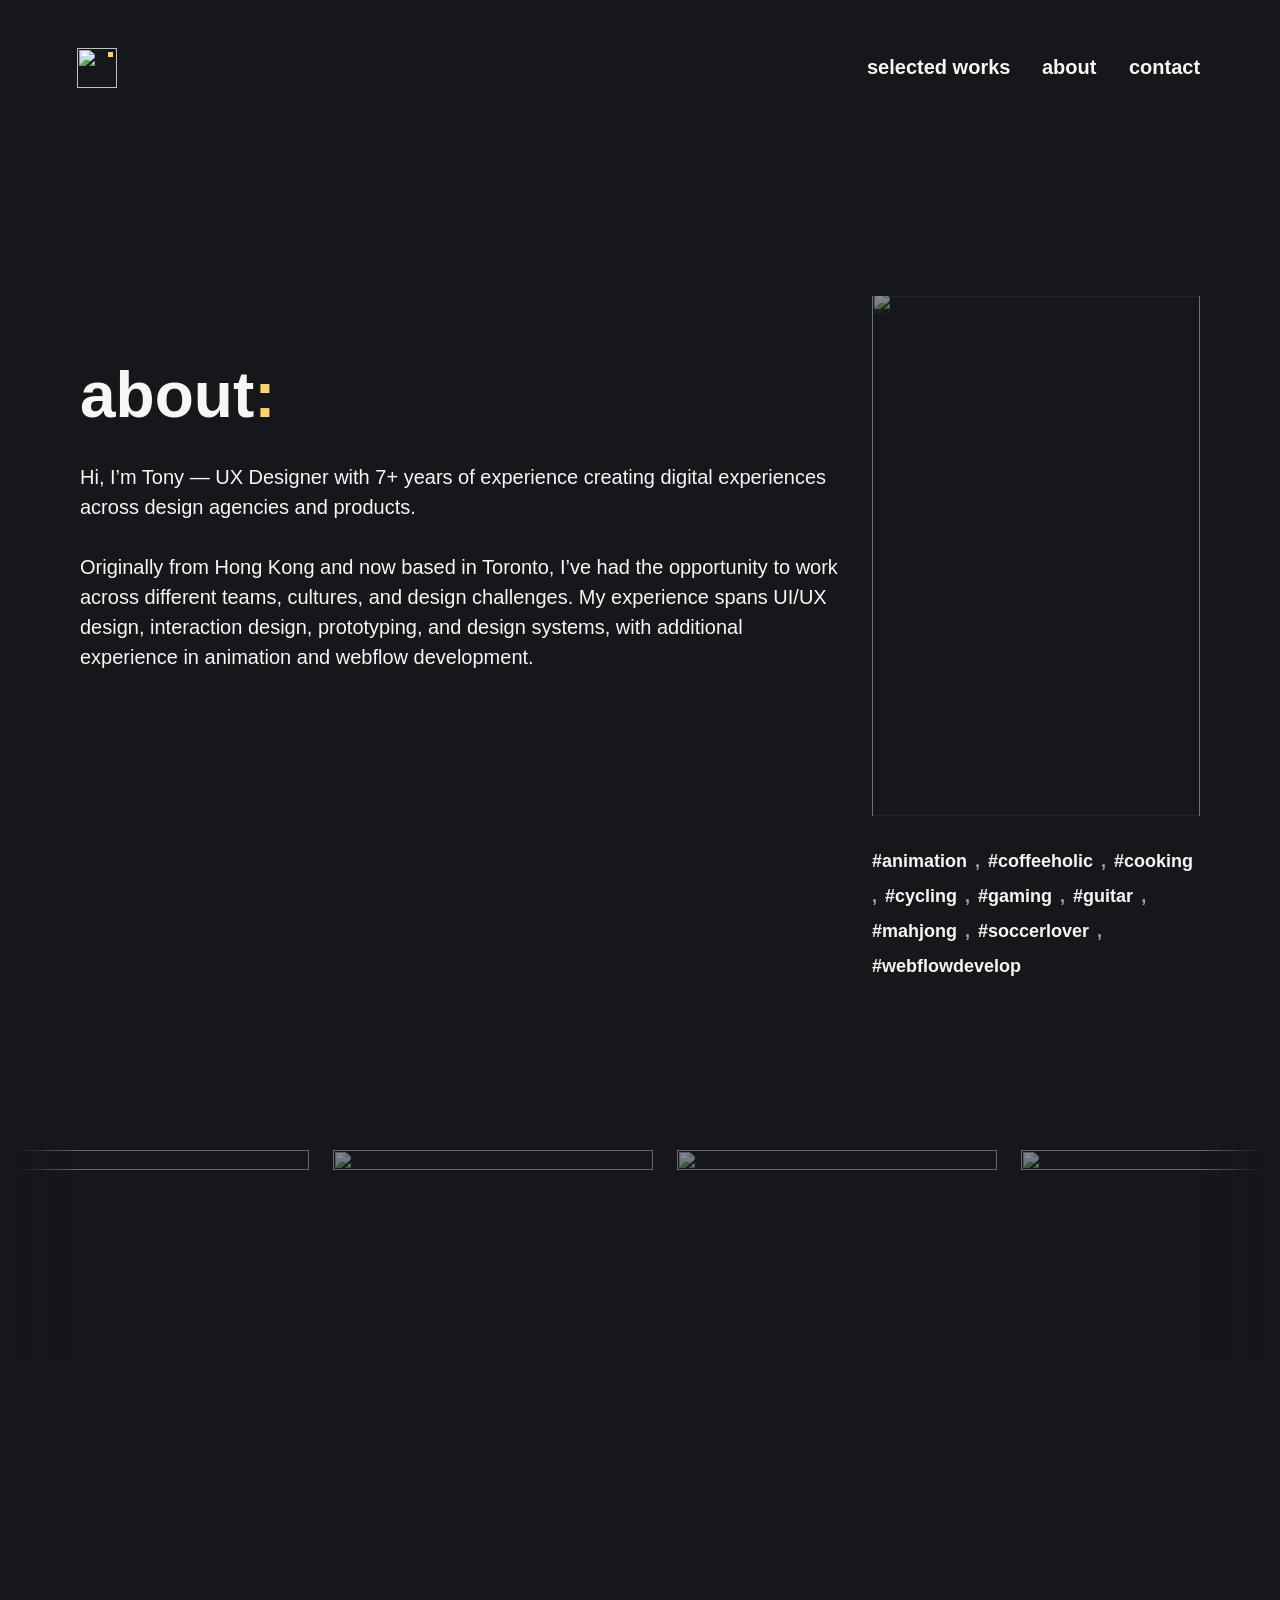
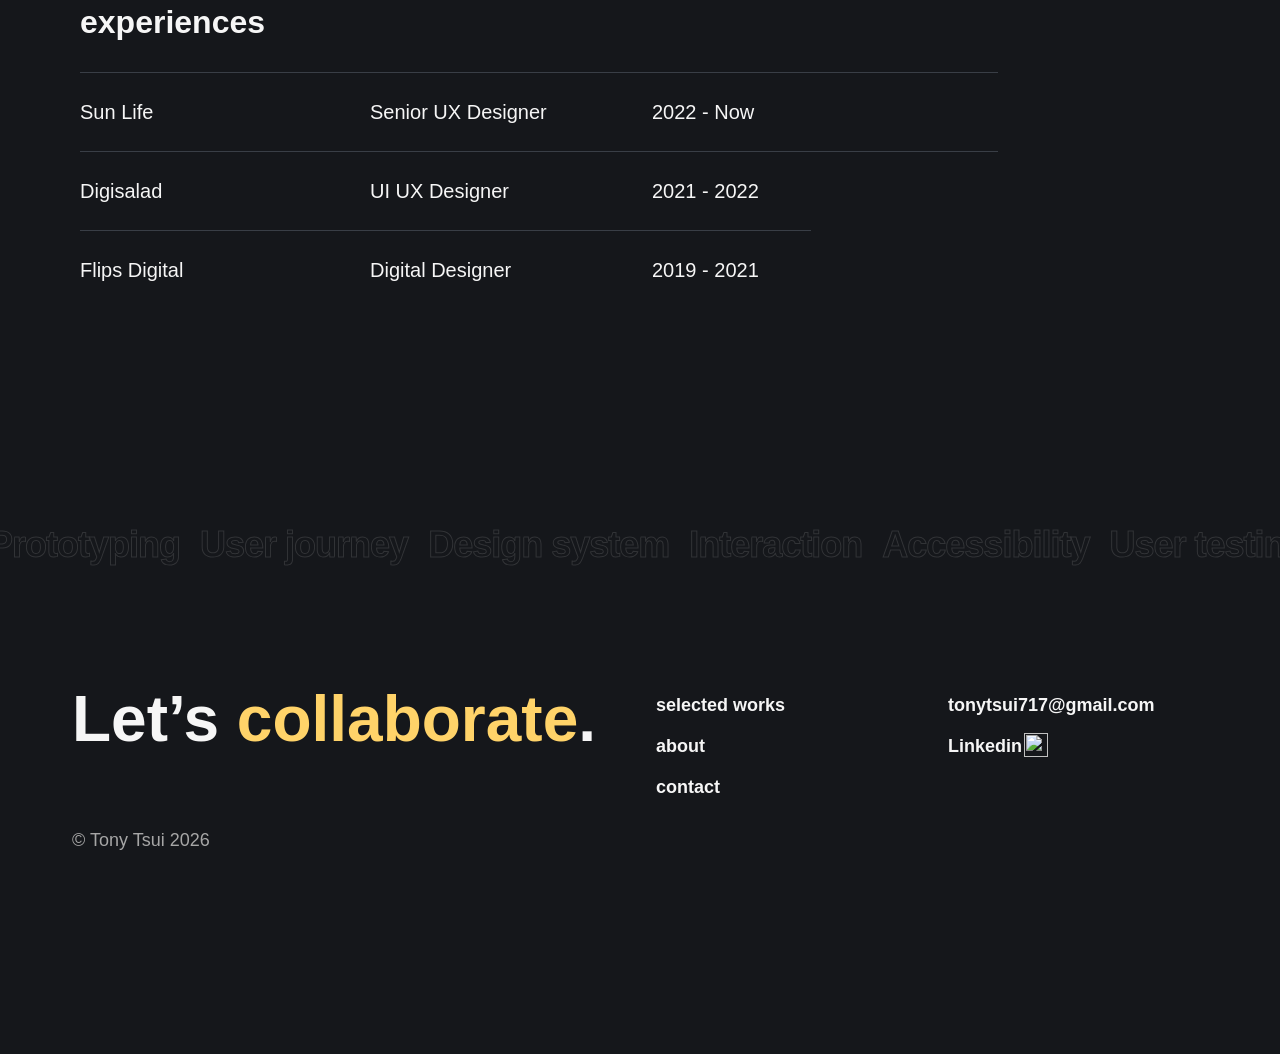
==== commit fb8454e7: "push1013" ====
--- a/about.html
+++ b/about.html
@@ -1,4 +1,4 @@
-<!DOCTYPE html><!-- Handled by Exflow.site --><html data-wf-page="6278ef9351a57927dd02096f" data-wf-site="6278ef9351a5790c0102096b"><head><meta charset="utf-8"/><link href="https://cdn.prod.website-files.com" rel="preconnect" /><title>About | Tony Tsui | UI UX Designer</title><meta content="About | Tony Tsui | UI UX Designer" property="og:title"/><meta content="About | Tony Tsui | UI UX Designer" name="twitter:title"/><meta content="width=device-width, initial-scale=1" name="viewport"/><meta content="Webflow" name="generator"/><link href="css/tonytsui02.webflow.shared.af445a90d.css" rel="stylesheet" type="text/css"  /><style>@media (min-width:992px) {html.w-mod-js:not(.w-mod-ix) [data-w-id="4ae07b9c-5c5b-afa6-ce00-75dd658d9ab0"] {opacity:0;}}@media (max-width:991px) and (min-width:768px) {html.w-mod-js:not(.w-mod-ix) [data-w-id="4ae07b9c-5c5b-afa6-ce00-75dd658d9ab0"] {opacity:0;}}@media (max-width:767px) and (min-width:480px) {html.w-mod-js:not(.w-mod-ix) [data-w-id="4ae07b9c-5c5b-afa6-ce00-75dd658d9ab0"] {opacity:0;}}</style><style>html.w-mod-js:not(.w-mod-ix3) :is(.bg-circle-03, .line-grey, .lighting-deco, .footer, .section) {visibility: hidden !important;}</style><link href="https://fonts.googleapis.com" rel="preconnect"/><link href="https://fonts.gstatic.com" rel="preconnect" /><script src="https://ajax.googleapis.com/ajax/libs/webfont/1.6.26/webfont.js" type="text/javascript"></script><script type="text/javascript">WebFont.load({  google: {    families: ["Rethink Sans:400,500,600,700,800"]  }});</script><script type="text/javascript">!function(o,c){var n=c.documentElement,t=" w-mod-";n.className+=t+"js",("ontouchstart"in o||o.DocumentTouch&&c instanceof DocumentTouch)&&(n.className+=t+"touch")}(window,document);</script><link href="https://cdn.prod.website-files.com/6278ef9351a5790c0102096b/6a7906ea44d33de72ee11192_logo-black.png" rel="icon" type="image/png" sizes="32x32" media="(prefers-color-scheme: light)"/><link href="https://cdn.prod.website-files.com/6278ef9351a5790c0102096b/6a7906c2f65628eece2cc0c5_logo-white.png" rel="icon" type="image/png" sizes="32x32" media="(prefers-color-scheme: dark)"/><link href="https://cdn.prod.website-files.com/6278ef9351a5790c0102096b/6a7906ea44d33de72ee11196_logo-black.png" rel="icon" type="image/png" sizes="48x48"/><link href="https://cdn.prod.website-files.com/6278ef9351a5790c0102096b/6a7906eaf65628eece2cc23e_logo-black.png" rel="apple-touch-icon" sizes="180x180"/><link href="https://cdn.prod.website-files.com/6278ef9351a5790c0102096b/6a7906ea59c23d27cd52f493_logo-black.png" rel="icon" type="image/png" sizes="192x192"/><link href="https://cdn.prod.website-files.com/6278ef9351a5790c0102096b/6a7906eacbc6c4bf9d275603_logo-black.png" rel="icon" type="image/png" sizes="512x512"/><style>
+<!DOCTYPE html><!-- Handled by Exflow.site --><html data-wf-page="6278ef9351a57927dd02096f" data-wf-site="6278ef9351a5790c0102096b"><head><meta charset="utf-8"/><link href="https://cdn.prod.website-files.com" rel="preconnect" /><title>About | Tony Tsui | UI UX Designer</title><meta content="About | Tony Tsui | UI UX Designer" property="og:title"/><meta content="About | Tony Tsui | UI UX Designer" name="twitter:title"/><meta content="width=device-width, initial-scale=1" name="viewport"/><meta content="Webflow" name="generator"/><link href="css/tonytsui02.webflow.shared.d867176ad.css" rel="stylesheet" type="text/css"  /><style>@media (min-width:992px) {html.w-mod-js:not(.w-mod-ix) [data-w-id="4ae07b9c-5c5b-afa6-ce00-75dd658d9ab0"] {opacity:0;}}@media (max-width:991px) and (min-width:768px) {html.w-mod-js:not(.w-mod-ix) [data-w-id="4ae07b9c-5c5b-afa6-ce00-75dd658d9ab0"] {opacity:0;}}@media (max-width:767px) and (min-width:480px) {html.w-mod-js:not(.w-mod-ix) [data-w-id="4ae07b9c-5c5b-afa6-ce00-75dd658d9ab0"] {opacity:0;}}</style><style>html.w-mod-js:not(.w-mod-ix3) :is(.bg-circle-03, .line-grey, .lighting-deco, .footer, .section) {visibility: hidden !important;}</style><link href="https://fonts.googleapis.com" rel="preconnect"/><link href="https://fonts.gstatic.com" rel="preconnect" /><script src="https://ajax.googleapis.com/ajax/libs/webfont/1.6.26/webfont.js" type="text/javascript"></script><script type="text/javascript">WebFont.load({  google: {    families: ["Rethink Sans:400,500,600,700,800"]  }});</script><script type="text/javascript">!function(o,c){var n=c.documentElement,t=" w-mod-";n.className+=t+"js",("ontouchstart"in o||o.DocumentTouch&&c instanceof DocumentTouch)&&(n.className+=t+"touch")}(window,document);</script><link href="https://cdn.prod.website-files.com/6278ef9351a5790c0102096b/6a7906ea44d33de72ee11192_logo-black.png" rel="icon" type="image/png" sizes="32x32" media="(prefers-color-scheme: light)"/><link href="https://cdn.prod.website-files.com/6278ef9351a5790c0102096b/6a7906c2f65628eece2cc0c5_logo-white.png" rel="icon" type="image/png" sizes="32x32" media="(prefers-color-scheme: dark)"/><link href="https://cdn.prod.website-files.com/6278ef9351a5790c0102096b/6a7906ea44d33de72ee11196_logo-black.png" rel="icon" type="image/png" sizes="48x48"/><link href="https://cdn.prod.website-files.com/6278ef9351a5790c0102096b/6a7906eaf65628eece2cc23e_logo-black.png" rel="apple-touch-icon" sizes="180x180"/><link href="https://cdn.prod.website-files.com/6278ef9351a5790c0102096b/6a7906ea59c23d27cd52f493_logo-black.png" rel="icon" type="image/png" sizes="192x192"/><link href="https://cdn.prod.website-files.com/6278ef9351a5790c0102096b/6a7906eacbc6c4bf9d275603_logo-black.png" rel="icon" type="image/png" sizes="512x512"/><style>
 
   html {
     overflow: -moz-hidden-unscrollable;
@@ -10,7 +10,7 @@
   }
 
 </style>
-</head><body class="body"><div class="nav-bar"><a href="/" class="page-link logo w-inline-block"><div class="page-link-wrapper logo"><img src="https://cdn.prod.website-files.com/6278ef9351a5790c0102096b/6a79284f43976ccdbc789855_logo-base.svg" loading="lazy" alt="" class="image-logo"/><div class="logo-yellow-dot"></div></div></a><div class="hamburger-wrapper"><div class="hamburger-line-3"></div><div class="hamburger-line-2"></div><div class="hamburger-line-1"></div></div><div class="nav-link-wrapper"><a href="/" class="page-link w-inline-block"><div class="page-link-wrapper"><div class="text-medium-bold">selected works</div><div class="page-link-line"></div></div></a><a href="/about" aria-current="page" class="page-link w-inline-block w--current"><div class="page-link-wrapper"><div class="text-medium-bold">about</div><div class="page-link-line"></div></div></a><a href="/contact" class="page-link w-inline-block"><div class="page-link-wrapper"><div class="text-medium-bold">contact</div><div class="page-link-line"></div></div></a></div></div><div class="hamburger-menu"><a href="/" class="hamburger-link w-inline-block"><div class="text-large-bold">selected work</div></a><a href="/about" aria-current="page" class="hamburger-link w-inline-block w--current"><div class="text-large-bold">about</div></a><a href="/contact" class="hamburger-link w-inline-block"><div class="text-large-bold">contact</div></a></div><div class="page-content"><div class="main-content"><div class="grid-wrapper"><div class="section horizontal"><div class="about-message-wrapper"><div class="flex-32"><div class="text-title">about<span class="yellow">:</span></div><div class="text-medium-regular">Hi, I’m Tony — UX Designer with 7+ years of experience creating digital experiences across design agencies and products.<br/><br/>Originally from Hong Kong and now based in Toronto, I’ve had the opportunity to work across different teams, cultures, and design challenges. My experience spans UI/UX design, interaction design, prototyping, and design systems, with additional experience in animation and webflow development.</div></div></div><div class="about-selfpic-wrapper"><div class="about-selfpic-flex"><img src="https://cdn.prod.website-files.com/6278ef9351a5790c0102096b/6a95e73c3c45b72f6e9cd256_self-sqaure.avif" loading="lazy" width="Auto" sizes="(max-width: 1254px) 100vw, 1254px" alt="" srcset="https://cdn.prod.website-files.com/6278ef9351a5790c0102096b/6a95e73c3c45b72f6e9cd256_self-sqaure-p-500.avif 500w, https://cdn.prod.website-files.com/6278ef9351a5790c0102096b/6a95e73c3c45b72f6e9cd256_self-sqaure-p-800.avif 800w, https://cdn.prod.website-files.com/6278ef9351a5790c0102096b/6a95e73c3c45b72f6e9cd256_self-sqaure-p-1080.avif 1080w, https://cdn.prod.website-files.com/6278ef9351a5790c0102096b/6a95e73c3c45b72f6e9cd256_self-sqaure.avif 1254w" class="about-selfpic-image"/><img src="https://cdn.prod.website-files.com/6278ef9351a5790c0102096b/6a7a9ed76daa9e7c516f417c_noise.gif" loading="lazy" alt="" class="image-noise"/></div><div class="about-tags-wrapper"><div class="text-small-bold">#animation</div><div class="text-small-bold lightgrey">,</div><div class="text-small-bold">#coffeeholic</div><div class="text-small-bold lightgrey">,</div><div class="text-small-bold">#cooking</div><div class="text-small-bold lightgrey">,</div><div class="text-small-bold">#cycling</div><div class="text-small-bold lightgrey">,</div><div class="text-small-bold">#gaming</div><div class="text-small-bold lightgrey">,</div><div class="text-small-bold">#guitar</div><div class="text-small-bold lightgrey">,</div><div class="text-small-bold">#mahjong</div><div class="text-small-bold lightgrey">,</div><div class="text-small-bold">#soccerlover</div><div class="text-small-bold lightgrey">,</div><div class="text-small-bold">#webflowdevelop</div></div></div></div></div><div class="section about-gif"><div class="about-gif-marquee"><div class="about-gif-content"><img src="https://cdn.prod.website-files.com/6278ef9351a5790c0102096b/67f4b60772849cdd561e17f2_video01.gif" loading="lazy" alt="" class="image-about-gif"/><img src="https://cdn.prod.website-files.com/6278ef9351a5790c0102096b/6a7aad3120e647d1dcc4111c_%23coffeeholic.gif" loading="lazy" alt="" class="image-about-gif"/><img src="https://cdn.prod.website-files.com/6278ef9351a5790c0102096b/6a7aad31b5eafdebadaa4e9a_%23cooking.gif" loading="lazy" alt="" class="image-about-gif"/><img src="https://cdn.prod.website-files.com/6278ef9351a5790c0102096b/6a7aad3161367753542a9799_%23cycling.gif" loading="lazy" alt="" class="image-about-gif"/><img src="https://cdn.prod.website-files.com/6278ef9351a5790c0102096b/6a7aad3139ae0f892b680d94_%23gaming.gif" loading="lazy" alt="" class="image-about-gif"/><img src="https://cdn.prod.website-files.com/6278ef9351a5790c0102096b/6a7aad31479a70f08a94be41_%23guitar.gif" loading="lazy" alt="" class="image-about-gif"/><img src="https://cdn.prod.website-files.com/6278ef9351a5790c0102096b/6a7aad31e1b74334e3da0d8b_%23mahjong.gif" loading="lazy" alt="" class="image-about-gif"/><img src="https://cdn.prod.website-files.com/6278ef9351a5790c0102096b/6a7aad31c5b820f6f4e745bf_%23soccer.gif" loading="lazy" alt="" class="image-about-gif"/><img src="https://cdn.prod.website-files.com/6278ef9351a5790c0102096b/67f4b60772849cdd561e17f4_video02.gif" loading="lazy" alt="" class="image-about-gif"/></div><div class="about-gif-content"><img src="https://cdn.prod.website-files.com/6278ef9351a5790c0102096b/67f4b60772849cdd561e17f2_video01.gif" loading="lazy" alt="" class="image-about-gif"/><img src="https://cdn.prod.website-files.com/6278ef9351a5790c0102096b/6a7aad3120e647d1dcc4111c_%23coffeeholic.gif" loading="lazy" alt="" class="image-about-gif"/><img src="https://cdn.prod.website-files.com/6278ef9351a5790c0102096b/6a7aad31b5eafdebadaa4e9a_%23cooking.gif" loading="lazy" alt="" class="image-about-gif"/><img src="https://cdn.prod.website-files.com/6278ef9351a5790c0102096b/6a7aad3161367753542a9799_%23cycling.gif" loading="lazy" alt="" class="image-about-gif"/><img src="https://cdn.prod.website-files.com/6278ef9351a5790c0102096b/6a7aad3139ae0f892b680d94_%23gaming.gif" loading="lazy" alt="" class="image-about-gif"/><img src="https://cdn.prod.website-files.com/6278ef9351a5790c0102096b/6a7aad31479a70f08a94be41_%23guitar.gif" loading="lazy" alt="" class="image-about-gif"/><img src="https://cdn.prod.website-files.com/6278ef9351a5790c0102096b/6a7aad31e1b74334e3da0d8b_%23mahjong.gif" loading="lazy" alt="" class="image-about-gif"/><img src="https://cdn.prod.website-files.com/6278ef9351a5790c0102096b/6a7aad31c5b820f6f4e745bf_%23soccer.gif" loading="lazy" alt="" class="image-about-gif"/><img src="https://cdn.prod.website-files.com/6278ef9351a5790c0102096b/67f4b60772849cdd561e17f4_video02.gif" loading="lazy" alt="" class="image-about-gif"/></div></div><div class="about-gif-scrim-02"></div><div class="about-gif-scrim-01"></div></div><div class="spacer-240"></div><div class="grid-wrapper"><div class="section"><div class="flex-32"><div class="text-xl-bold">experiences</div><div class="about-experience-list"><div class="about-experience-block"><div class="line-grey"></div><div class="about-experience-content"><div class="flex-horizonal-32 about"><div class="flex-horizonal-32"><div class="text-medium-regular">Sun Life</div></div><div class="flex-horizonal-32"><div class="text-medium-regular">Senior UX Designer</div></div></div><div class="flex-horizonal-32"><div class="text-medium-regular">2022 - Now</div></div></div></div><div class="about-experience-block"><div class="line-grey"></div><div class="about-experience-content"><div class="flex-horizonal-32 about"><div class="flex-horizonal-32"><div class="text-medium-regular">Digisalad</div></div><div class="flex-horizonal-32"><div class="text-medium-regular">UI UX Designer</div></div></div><div class="flex-horizonal-32"><div class="text-medium-regular">2021 - 2022</div></div></div></div><div class="about-experience-block"><div class="line-grey"></div><div class="about-experience-content"><div class="flex-horizonal-32 about"><div class="flex-horizonal-32"><div class="text-medium-regular">Flips Digital</div></div><div class="flex-horizonal-32"><div class="text-medium-regular">Digital Designer</div></div></div><div class="flex-horizonal-32"><div class="text-medium-regular">2019 - 2021</div></div></div></div></div></div></div></div><div class="spacer-240"></div></div></div><div class="cursor-wrapper-2"><div data-w-id="4ae07b9c-5c5b-afa6-ce00-75dd658d9ab0" class="mouse-block"><img src="https://cdn.prod.website-files.com/6278ef9351a5790c0102096b/6278ef9351a579a5c7020a13_arrow-black-link.svg" loading="lazy" alt="" class="mouse-arrow"/></div></div><div class="footer"><div class="footer-marquee"><div class="marquee-content"><div class="text-marquee">Prototyping</div><div class="text-marquee">User journey</div><div class="text-marquee">Design system</div><div class="text-marquee">Interaction</div><div class="text-marquee">Accessibility</div><div class="text-marquee">User testing</div></div><div class="marquee-content"><div class="text-marquee">Prototyping</div><div class="text-marquee">User journey</div><div class="text-marquee">Design system</div><div class="text-marquee">Interaction</div><div class="text-marquee">Accessibility</div><div class="text-marquee">User testing</div></div><div class="marquee-content"><div class="text-marquee">Prototyping</div><div class="text-marquee">User journey</div><div class="text-marquee">Design system</div><div class="text-marquee">Interaction</div><div class="text-marquee">Accessibility</div><div class="text-marquee">User testing</div></div><div class="marquee-content"><div class="text-marquee">Prototyping</div><div class="text-marquee">User journey</div><div class="text-marquee">Design system</div><div class="text-marquee">Interaction</div><div class="text-marquee">Accessibility</div><div class="text-marquee">User testing</div></div><div class="marquee-content"><div class="text-marquee">Prototyping</div><div class="text-marquee">User journey</div><div class="text-marquee">Design system</div><div class="text-marquee">Interaction</div><div class="text-marquee">Accessibility</div><div class="text-marquee">User testing</div></div><div class="marquee-content"><div class="text-marquee">Prototyping</div><div class="text-marquee">User journey</div><div class="text-marquee">Design system</div><div class="text-marquee">Interaction</div><div class="text-marquee">Accessibility</div><div class="text-marquee">User testing</div></div><div class="marquee-content"><div class="text-marquee">Prototyping</div><div class="text-marquee">User journey</div><div class="text-marquee">Design system</div><div class="text-marquee">Interaction</div><div class="text-marquee">Accessibility</div><div class="text-marquee">User testing</div></div><div class="marquee-content"><div class="text-marquee">Prototyping</div><div class="text-marquee">User journey</div><div class="text-marquee">Design system</div><div class="text-marquee">Interaction</div><div class="text-marquee">Accessibility</div><div class="text-marquee">User testing</div></div></div><div class="grid-wrapper footer-wrapper"><div class="flex-horizonal-32 footer-content"><div class="flex-32"><div class="text-title">Let’s <span class="yellow">collaborate</span>.</div></div><div class="flex-horizonal-32 footer-link-list"><div class="flex-12"><a href="/" class="footer-link w-inline-block"><div class="text-small-bold">selected works</div><div class="page-link-line"></div></a><a href="/about" aria-current="page" class="footer-link w-inline-block w--current"><div class="text-small-bold">about</div><div class="page-link-line"></div></a><a href="/contact" class="footer-link w-inline-block"><div class="text-small-bold">contact</div><div class="page-link-line"></div></a></div><div class="flex-12"><a href="mailto:tonytsui717@gmail.com?subject=Leave%20a%20message%20to%20Tony" class="footer-link-no-animation w-inline-block"><div class="text-small-bold">tonytsui717@gmail.com</div><div class="page-link-line"></div></a><a href="https://www.linkedin.com/in/tonytsui-/" target="_blank" class="footer-link-no-animation w-inline-block"><div class="flex-horizontal-2"><div class="text-small-bold">Linkedin</div><img src="https://cdn.prod.website-files.com/6278ef9351a5790c0102096b/6278ef9351a579672f020a12_arrow-white-link%20(1).svg" loading="lazy" alt="" class="external-link-icon"/></div><div class="page-link-line"></div></a></div></div></div><div class="text-small-regular light-grey">© Tony Tsui 2026</div></div></div><script src="js/jquery.js?site=6278ef9351a5790c0102096b" type="text/javascript"  ></script><script src="js/webflow.schunk.a3140c51201be139.js" type="text/javascript"  ></script><script src="js/webflow.schunk.fbc6527ca1158adf.js" type="text/javascript"  ></script><script src="js/webflow-script-1.js" type="text/javascript"  ></script><script src="js/gsap.min.js" type="text/javascript"></script><script src="js/scrolltrigger.min.js" type="text/javascript"></script><script src="js/customease.min.js" type="text/javascript"></script><script src="js/customwiggle.min.js" type="text/javascript"></script><style>
+</head><body class="body"><div class="nav-bar"><a href="/" class="page-link logo w-inline-block"><div class="page-link-wrapper logo"><img src="https://cdn.prod.website-files.com/6278ef9351a5790c0102096b/6a79284f43976ccdbc789855_logo-base.svg" loading="lazy" alt="" class="image-logo"/><div class="logo-yellow-dot"></div></div></a><div class="hamburger-wrapper"><div class="hamburger-line-3"></div><div class="hamburger-line-2"></div><div class="hamburger-line-1"></div></div><div class="nav-link-wrapper"><a href="/" class="page-link w-inline-block"><div class="page-link-wrapper"><div class="text-medium-bold">selected works</div><div class="page-link-line"></div></div></a><a href="/about" aria-current="page" class="page-link w-inline-block w--current"><div class="page-link-wrapper"><div class="text-medium-bold">about</div><div class="page-link-line"></div></div></a><a href="/contact" class="page-link w-inline-block"><div class="page-link-wrapper"><div class="text-medium-bold">contact</div><div class="page-link-line"></div></div></a></div></div><div class="hamburger-menu"><a href="/" class="hamburger-link w-inline-block"><div class="text-large-bold">selected work</div></a><a href="/about" aria-current="page" class="hamburger-link w-inline-block w--current"><div class="text-large-bold">about</div></a><a href="/contact" class="hamburger-link w-inline-block"><div class="text-large-bold">contact</div></a></div><div class="page-content"><div class="main-content about"><div class="grid-wrapper"><div class="section horizontal"><div class="about-message-wrapper"><div class="flex-32"><div class="text-title">about<span class="yellow">:</span></div><div class="text-medium-regular">Hi, I’m Tony — UX Designer with 7+ years of experience creating digital experiences across design agencies and products.<br/><br/>Originally from Hong Kong and now based in Toronto, I’ve had the opportunity to work across different teams, cultures, and design challenges. My experience spans UI/UX design, interaction design, prototyping, and design systems, with additional experience in animation and webflow development.</div></div></div><div class="about-selfpic-wrapper"><div class="about-selfpic-flex"><img src="https://cdn.prod.website-files.com/6278ef9351a5790c0102096b/6a95e73c3c45b72f6e9cd256_self-sqaure.avif" loading="lazy" width="Auto" sizes="100vw" alt="" srcset="https://cdn.prod.website-files.com/6278ef9351a5790c0102096b/6a95e73c3c45b72f6e9cd256_self-sqaure-p-500.avif 500w, https://cdn.prod.website-files.com/6278ef9351a5790c0102096b/6a95e73c3c45b72f6e9cd256_self-sqaure-p-800.avif 800w, https://cdn.prod.website-files.com/6278ef9351a5790c0102096b/6a95e73c3c45b72f6e9cd256_self-sqaure-p-1080.avif 1080w, https://cdn.prod.website-files.com/6278ef9351a5790c0102096b/6a95e73c3c45b72f6e9cd256_self-sqaure.avif 1254w" class="about-selfpic-image"/><img src="https://cdn.prod.website-files.com/6278ef9351a5790c0102096b/6a7a9ed76daa9e7c516f417c_noise.gif" loading="lazy" alt="" class="image-noise"/></div><div class="about-tags-wrapper"><div class="text-small-bold">#animation</div><div class="text-small-bold lightgrey">,</div><div class="text-small-bold">#coffeeholic</div><div class="text-small-bold lightgrey">,</div><div class="text-small-bold">#cooking</div><div class="text-small-bold lightgrey">,</div><div class="text-small-bold">#cycling</div><div class="text-small-bold lightgrey">,</div><div class="text-small-bold">#gaming</div><div class="text-small-bold lightgrey">,</div><div class="text-small-bold">#guitar</div><div class="text-small-bold lightgrey">,</div><div class="text-small-bold">#mahjong</div><div class="text-small-bold lightgrey">,</div><div class="text-small-bold">#soccerlover</div><div class="text-small-bold lightgrey">,</div><div class="text-small-bold">#webflowdevelop</div></div></div></div></div><div class="section about-gif"><div class="about-gif-marquee"><div class="about-gif-content"><img src="https://cdn.prod.website-files.com/6278ef9351a5790c0102096b/67f4b60772849cdd561e17f2_video01.gif" loading="lazy" alt="" class="image-about-gif"/><img src="https://cdn.prod.website-files.com/6278ef9351a5790c0102096b/6a7aad3120e647d1dcc4111c_%23coffeeholic.gif" loading="lazy" alt="" class="image-about-gif"/><img src="https://cdn.prod.website-files.com/6278ef9351a5790c0102096b/6a7aad31b5eafdebadaa4e9a_%23cooking.gif" loading="lazy" alt="" class="image-about-gif"/><img src="https://cdn.prod.website-files.com/6278ef9351a5790c0102096b/6a7aad3161367753542a9799_%23cycling.gif" loading="lazy" alt="" class="image-about-gif"/><img src="https://cdn.prod.website-files.com/6278ef9351a5790c0102096b/6a7aad3139ae0f892b680d94_%23gaming.gif" loading="lazy" alt="" class="image-about-gif"/><img src="https://cdn.prod.website-files.com/6278ef9351a5790c0102096b/6a7aad31479a70f08a94be41_%23guitar.gif" loading="lazy" alt="" class="image-about-gif"/><img src="https://cdn.prod.website-files.com/6278ef9351a5790c0102096b/6a7aad31e1b74334e3da0d8b_%23mahjong.gif" loading="lazy" alt="" class="image-about-gif"/><img src="https://cdn.prod.website-files.com/6278ef9351a5790c0102096b/6a7aad31c5b820f6f4e745bf_%23soccer.gif" loading="lazy" alt="" class="image-about-gif"/><img src="https://cdn.prod.website-files.com/6278ef9351a5790c0102096b/67f4b60772849cdd561e17f4_video02.gif" loading="lazy" alt="" class="image-about-gif"/></div><div class="about-gif-content"><img src="https://cdn.prod.website-files.com/6278ef9351a5790c0102096b/67f4b60772849cdd561e17f2_video01.gif" loading="lazy" alt="" class="image-about-gif"/><img src="https://cdn.prod.website-files.com/6278ef9351a5790c0102096b/6a7aad3120e647d1dcc4111c_%23coffeeholic.gif" loading="lazy" alt="" class="image-about-gif"/><img src="https://cdn.prod.website-files.com/6278ef9351a5790c0102096b/6a7aad31b5eafdebadaa4e9a_%23cooking.gif" loading="lazy" alt="" class="image-about-gif"/><img src="https://cdn.prod.website-files.com/6278ef9351a5790c0102096b/6a7aad3161367753542a9799_%23cycling.gif" loading="lazy" alt="" class="image-about-gif"/><img src="https://cdn.prod.website-files.com/6278ef9351a5790c0102096b/6a7aad3139ae0f892b680d94_%23gaming.gif" loading="lazy" alt="" class="image-about-gif"/><img src="https://cdn.prod.website-files.com/6278ef9351a5790c0102096b/6a7aad31479a70f08a94be41_%23guitar.gif" loading="lazy" alt="" class="image-about-gif"/><img src="https://cdn.prod.website-files.com/6278ef9351a5790c0102096b/6a7aad31e1b74334e3da0d8b_%23mahjong.gif" loading="lazy" alt="" class="image-about-gif"/><img src="https://cdn.prod.website-files.com/6278ef9351a5790c0102096b/6a7aad31c5b820f6f4e745bf_%23soccer.gif" loading="lazy" alt="" class="image-about-gif"/><img src="https://cdn.prod.website-files.com/6278ef9351a5790c0102096b/67f4b60772849cdd561e17f4_video02.gif" loading="lazy" alt="" class="image-about-gif"/></div></div><div class="about-gif-scrim-02"></div><div class="about-gif-scrim-01"></div></div><div class="spacer-240"></div><div class="grid-wrapper"><div class="section"><div class="flex-32"><div class="text-xl-bold">experiences</div><div class="about-experience-list"><div class="about-experience-block"><div class="line-grey"></div><div class="about-experience-content"><div class="flex-horizonal-32 about"><div class="flex-horizonal-32"><div class="text-medium-regular">Sun Life</div></div><div class="flex-horizonal-32"><div class="text-medium-regular">Senior UX Designer</div></div></div><div class="flex-horizonal-32"><div class="text-medium-regular">2022 - Now</div></div></div></div><div class="about-experience-block"><div class="line-grey"></div><div class="about-experience-content"><div class="flex-horizonal-32 about"><div class="flex-horizonal-32"><div class="text-medium-regular">Digisalad</div></div><div class="flex-horizonal-32"><div class="text-medium-regular">UI UX Designer</div></div></div><div class="flex-horizonal-32"><div class="text-medium-regular">2021 - 2022</div></div></div></div><div class="about-experience-block"><div class="line-grey"></div><div class="about-experience-content"><div class="flex-horizonal-32 about"><div class="flex-horizonal-32"><div class="text-medium-regular">Flips Digital</div></div><div class="flex-horizonal-32"><div class="text-medium-regular">Digital Designer</div></div></div><div class="flex-horizonal-32"><div class="text-medium-regular">2019 - 2021</div></div></div></div></div></div></div></div><div class="spacer-240"></div></div></div><div class="cursor-wrapper-2"><div data-w-id="4ae07b9c-5c5b-afa6-ce00-75dd658d9ab0" class="mouse-block"><img src="https://cdn.prod.website-files.com/6278ef9351a5790c0102096b/6278ef9351a579a5c7020a13_arrow-black-link.svg" loading="lazy" alt="" class="mouse-arrow"/></div></div><div class="footer"><div class="footer-marquee"><div class="marquee-content"><div class="text-marquee">Prototyping</div><div class="text-marquee">User journey</div><div class="text-marquee">Design system</div><div class="text-marquee">Interaction</div><div class="text-marquee">Accessibility</div><div class="text-marquee">User testing</div></div><div class="marquee-content"><div class="text-marquee">Prototyping</div><div class="text-marquee">User journey</div><div class="text-marquee">Design system</div><div class="text-marquee">Interaction</div><div class="text-marquee">Accessibility</div><div class="text-marquee">User testing</div></div><div class="marquee-content"><div class="text-marquee">Prototyping</div><div class="text-marquee">User journey</div><div class="text-marquee">Design system</div><div class="text-marquee">Interaction</div><div class="text-marquee">Accessibility</div><div class="text-marquee">User testing</div></div><div class="marquee-content"><div class="text-marquee">Prototyping</div><div class="text-marquee">User journey</div><div class="text-marquee">Design system</div><div class="text-marquee">Interaction</div><div class="text-marquee">Accessibility</div><div class="text-marquee">User testing</div></div><div class="marquee-content"><div class="text-marquee">Prototyping</div><div class="text-marquee">User journey</div><div class="text-marquee">Design system</div><div class="text-marquee">Interaction</div><div class="text-marquee">Accessibility</div><div class="text-marquee">User testing</div></div><div class="marquee-content"><div class="text-marquee">Prototyping</div><div class="text-marquee">User journey</div><div class="text-marquee">Design system</div><div class="text-marquee">Interaction</div><div class="text-marquee">Accessibility</div><div class="text-marquee">User testing</div></div><div class="marquee-content"><div class="text-marquee">Prototyping</div><div class="text-marquee">User journey</div><div class="text-marquee">Design system</div><div class="text-marquee">Interaction</div><div class="text-marquee">Accessibility</div><div class="text-marquee">User testing</div></div><div class="marquee-content"><div class="text-marquee">Prototyping</div><div class="text-marquee">User journey</div><div class="text-marquee">Design system</div><div class="text-marquee">Interaction</div><div class="text-marquee">Accessibility</div><div class="text-marquee">User testing</div></div></div><div class="grid-wrapper footer-wrapper"><div class="flex-horizonal-32 footer-content"><div class="flex-32"><div class="text-title">Let’s <span class="yellow">collaborate</span>.</div></div><div class="flex-horizonal-32 footer-link-list"><div class="flex-12"><a href="/" class="footer-link w-inline-block"><div class="text-small-bold">selected works</div><div class="page-link-line"></div></a><a href="/about" aria-current="page" class="footer-link w-inline-block w--current"><div class="text-small-bold">about</div><div class="page-link-line"></div></a><a href="/contact" class="footer-link w-inline-block"><div class="text-small-bold">contact</div><div class="page-link-line"></div></a></div><div class="flex-12"><a href="mailto:tonytsui717@gmail.com?subject=Leave%20a%20message%20to%20Tony" class="footer-link-no-animation w-inline-block"><div class="text-small-bold">tonytsui717@gmail.com</div><div class="page-link-line"></div></a><a href="https://www.linkedin.com/in/tonytsui-/" target="_blank" class="footer-link-no-animation w-inline-block"><div class="flex-horizontal-2"><div class="text-small-bold">Linkedin</div><img src="https://cdn.prod.website-files.com/6278ef9351a5790c0102096b/6278ef9351a579672f020a12_arrow-white-link%20(1).svg" loading="lazy" alt="" class="external-link-icon"/></div><div class="page-link-line"></div></a></div></div></div><div class="text-small-regular light-grey">© Tony Tsui 2026</div></div></div><script src="js/jquery.js?site=6278ef9351a5790c0102096b" type="text/javascript"  ></script><script src="js/webflow.schunk.a3140c51201be139.js" type="text/javascript"  ></script><script src="js/webflow.schunk.fbc6527ca1158adf.js" type="text/javascript"  ></script><script src="js/webflow-script-1.js" type="text/javascript"  ></script><script src="js/gsap.min.js" type="text/javascript"></script><script src="js/scrolltrigger.min.js" type="text/javascript"></script><script src="js/customease.min.js" type="text/javascript"></script><script src="js/customwiggle.min.js" type="text/javascript"></script><style>
   .cursor-wrapper {
     pointer-events: none;
     mix-blend-mode: difference;
--- a/css/tonytsui02.webflow.shared.d867176ad.css
+++ b/css/tonytsui02.webflow.shared.d867176ad.css
@@ -0,0 +1,4690 @@
+html {
+  -webkit-text-size-adjust: 100%;
+  -ms-text-size-adjust: 100%;
+  font-family: sans-serif;
+}
+
+body {
+  margin: 0;
+}
+
+article, aside, details, figcaption, figure, footer, header, hgroup, main, menu, nav, section, summary {
+  display: block;
+}
+
+audio, canvas, progress, video {
+  vertical-align: baseline;
+  display: inline-block;
+}
+
+audio:not([controls]) {
+  height: 0;
+  display: none;
+}
+
+[hidden], template {
+  display: none;
+}
+
+a {
+  background-color: #0000;
+}
+
+a:active, a:hover {
+  outline: 0;
+}
+
+abbr[title] {
+  border-bottom: 1px dotted;
+}
+
+b, strong {
+  font-weight: bold;
+}
+
+dfn {
+  font-style: italic;
+}
+
+h1 {
+  margin: .67em 0;
+  font-size: 2em;
+}
+
+mark {
+  color: #000;
+  background: #ff0;
+}
+
+small {
+  font-size: 80%;
+}
+
+sub, sup {
+  vertical-align: baseline;
+  font-size: 75%;
+  line-height: 0;
+  position: relative;
+}
+
+sup {
+  top: -.5em;
+}
+
+sub {
+  bottom: -.25em;
+}
+
+img {
+  border: 0;
+}
+
+svg:not(:root) {
+  overflow: hidden;
+}
+
+hr {
+  box-sizing: content-box;
+  height: 0;
+}
+
+pre {
+  overflow: auto;
+}
+
+code, kbd, pre, samp {
+  font-family: monospace;
+  font-size: 1em;
+}
+
+button, input, optgroup, select, textarea {
+  color: inherit;
+  font: inherit;
+  margin: 0;
+}
+
+button {
+  overflow: visible;
+}
+
+button, select {
+  text-transform: none;
+}
+
+button, html input[type="button"], input[type="reset"] {
+  -webkit-appearance: button;
+  cursor: pointer;
+}
+
+button[disabled], html input[disabled] {
+  cursor: default;
+}
+
+button::-moz-focus-inner, input::-moz-focus-inner {
+  border: 0;
+  padding: 0;
+}
+
+input {
+  line-height: normal;
+}
+
+input[type="checkbox"], input[type="radio"] {
+  box-sizing: border-box;
+  padding: 0;
+}
+
+input[type="number"]::-webkit-inner-spin-button, input[type="number"]::-webkit-outer-spin-button {
+  height: auto;
+}
+
+input[type="search"] {
+  -webkit-appearance: none;
+}
+
+input[type="search"]::-webkit-search-cancel-button, input[type="search"]::-webkit-search-decoration {
+  -webkit-appearance: none;
+}
+
+legend {
+  border: 0;
+  padding: 0;
+}
+
+textarea {
+  overflow: auto;
+}
+
+optgroup {
+  font-weight: bold;
+}
+
+table {
+  border-collapse: collapse;
+  border-spacing: 0;
+}
+
+td, th {
+  padding: 0;
+}
+
+@font-face {
+  font-family: webflow-icons;
+  src: url("[data-uri]") format("truetype");
+  font-weight: normal;
+  font-style: normal;
+}
+
+[class^="w-icon-"], [class*=" w-icon-"] {
+  speak: none;
+  font-variant: normal;
+  text-transform: none;
+  -webkit-font-smoothing: antialiased;
+  -moz-osx-font-smoothing: grayscale;
+  font-style: normal;
+  font-weight: normal;
+  line-height: 1;
+  font-family: webflow-icons !important;
+}
+
+.w-icon-slider-right:before {
+  content: "";
+}
+
+.w-icon-slider-left:before {
+  content: "";
+}
+
+.w-icon-nav-menu:before {
+  content: "";
+}
+
+.w-icon-arrow-down:before, .w-icon-dropdown-toggle:before {
+  content: "";
+}
+
+.w-icon-file-upload-remove:before {
+  content: "";
+}
+
+.w-icon-file-upload-icon:before {
+  content: "";
+}
+
+* {
+  box-sizing: border-box;
+}
+
+html {
+  height: 100%;
+}
+
+body {
+  color: #333;
+  background-color: #fff;
+  min-height: 100%;
+  margin: 0;
+  font-family: Arial, sans-serif;
+  font-size: 14px;
+  line-height: 20px;
+}
+
+img {
+  vertical-align: middle;
+  max-width: 100%;
+  display: inline-block;
+}
+
+html.w-mod-touch * {
+  background-attachment: scroll !important;
+}
+
+.w-block {
+  display: block;
+}
+
+.w-inline-block {
+  max-width: 100%;
+  display: inline-block;
+}
+
+.w-clearfix:before, .w-clearfix:after {
+  content: " ";
+  grid-area: 1 / 1 / 2 / 2;
+  display: table;
+}
+
+.w-clearfix:after {
+  clear: both;
+}
+
+.w-hidden {
+  display: none;
+}
+
+.w-button {
+  color: #fff;
+  line-height: inherit;
+  cursor: pointer;
+  background-color: #3898ec;
+  border: 0;
+  border-radius: 0;
+  padding: 9px 15px;
+  text-decoration: none;
+  display: inline-block;
+}
+
+input.w-button {
+  -webkit-appearance: button;
+}
+
+:where(button.w-popover-trigger) {
+  color: inherit;
+  cursor: pointer;
+  font: inherit;
+  line-height: inherit;
+  text-align: inherit;
+  -webkit-text-decoration: inherit;
+  text-decoration: inherit;
+  background-color: #0000;
+  border: 0;
+  margin: 0;
+  padding: 0;
+}
+
+.w-popover {
+  position-anchor: none;
+}
+
+.w-popover[popover]:not(:popover-open) {
+  display: none;
+}
+
+.w-modal:not([open]):not([popover]) {
+  display: none;
+}
+
+.w-modal[popover]:not(:popover-open) {
+  display: none;
+}
+
+html[data-w-dynpage] [data-w-cloak] {
+  color: #0000 !important;
+}
+
+.w-code-block {
+  margin: unset;
+}
+
+pre.w-code-block code {
+  all: inherit;
+}
+
+pre.w-code-block code > span {
+  display: block !important;
+}
+
+.w-optimization {
+  display: contents;
+}
+
+.w-webflow-badge, .w-webflow-badge > img {
+  box-sizing: unset;
+  width: unset;
+  height: unset;
+  max-height: unset;
+  max-width: unset;
+  min-height: unset;
+  min-width: unset;
+  margin: unset;
+  padding: unset;
+  float: unset;
+  clear: unset;
+  border: unset;
+  border-radius: unset;
+  background: unset;
+  background-image: unset;
+  background-position: unset;
+  background-size: unset;
+  background-repeat: unset;
+  background-origin: unset;
+  background-clip: unset;
+  background-attachment: unset;
+  background-color: unset;
+  box-shadow: unset;
+  transform: unset;
+  direction: unset;
+  font-family: unset;
+  font-weight: unset;
+  color: unset;
+  font-size: unset;
+  line-height: unset;
+  font-style: unset;
+  font-variant: unset;
+  text-align: unset;
+  letter-spacing: unset;
+  -webkit-text-decoration: unset;
+  text-decoration: unset;
+  text-indent: unset;
+  text-transform: unset;
+  list-style-type: unset;
+  text-shadow: unset;
+  vertical-align: unset;
+  cursor: unset;
+  white-space: unset;
+  word-break: unset;
+  word-spacing: unset;
+  word-wrap: unset;
+  transition: unset;
+}
+
+.w-webflow-badge {
+  white-space: nowrap;
+  cursor: pointer;
+  box-shadow: 0 0 0 1px #0000001a, 0 1px 3px #0000001a;
+  visibility: visible !important;
+  opacity: 1 !important;
+  z-index: 2147483647 !important;
+  color: #aaadb0 !important;
+  width: auto !important;
+  height: auto !important;
+  overflow: unset !important;
+  background-color: #fff !important;
+  border-radius: 3px !important;
+  margin: 0 !important;
+  padding: 6px !important;
+  font-size: 12px !important;
+  line-height: 14px !important;
+  text-decoration: none !important;
+  display: inline-block !important;
+  position: fixed !important;
+  inset: auto 12px 12px auto !important;
+  transform: none !important;
+}
+
+.w-webflow-badge > img {
+  position: unset;
+  visibility: unset !important;
+  opacity: 1 !important;
+  vertical-align: middle !important;
+  display: inline-block !important;
+}
+
+h1, h2, h3, h4, h5, h6 {
+  margin-bottom: 10px;
+  font-weight: bold;
+}
+
+h1 {
+  margin-top: 20px;
+  font-size: 38px;
+  line-height: 44px;
+}
+
+h2 {
+  margin-top: 20px;
+  font-size: 32px;
+  line-height: 36px;
+}
+
+h3 {
+  margin-top: 20px;
+  font-size: 24px;
+  line-height: 30px;
+}
+
+h4 {
+  margin-top: 10px;
+  font-size: 18px;
+  line-height: 24px;
+}
+
+h5 {
+  margin-top: 10px;
+  font-size: 14px;
+  line-height: 20px;
+}
+
+h6 {
+  margin-top: 10px;
+  font-size: 12px;
+  line-height: 18px;
+}
+
+p {
+  margin-top: 0;
+  margin-bottom: 10px;
+}
+
+blockquote {
+  border-left: 5px solid #e2e2e2;
+  margin: 0 0 10px;
+  padding: 10px 20px;
+  font-size: 18px;
+  line-height: 22px;
+}
+
+figure {
+  margin: 0 0 10px;
+}
+
+figcaption {
+  text-align: center;
+  margin-top: 5px;
+}
+
+ul, ol {
+  margin-top: 0;
+  margin-bottom: 10px;
+  padding-left: 40px;
+}
+
+.w-list-unstyled {
+  padding-left: 0;
+  list-style: none;
+}
+
+.w-embed:before, .w-embed:after {
+  content: " ";
+  grid-area: 1 / 1 / 2 / 2;
+  display: table;
+}
+
+.w-embed:after {
+  clear: both;
+}
+
+.w-video {
+  width: 100%;
+  padding: 0;
+  position: relative;
+}
+
+.w-video iframe, .w-video object, .w-video embed {
+  border: none;
+  width: 100%;
+  height: 100%;
+  position: absolute;
+  top: 0;
+  left: 0;
+}
+
+fieldset {
+  border: 0;
+  margin: 0;
+  padding: 0;
+}
+
+button, [type="button"], [type="reset"] {
+  cursor: pointer;
+  -webkit-appearance: button;
+  border: 0;
+}
+
+.w-form {
+  margin: 0 0 15px;
+}
+
+.w-form-done {
+  text-align: center;
+  background-color: #ddd;
+  padding: 20px;
+  display: none;
+}
+
+.w-form-fail {
+  background-color: #ffdede;
+  margin-top: 10px;
+  padding: 10px;
+  display: none;
+}
+
+label {
+  margin-bottom: 5px;
+  font-weight: bold;
+  display: block;
+}
+
+.w-input, .w-select {
+  color: #333;
+  vertical-align: middle;
+  background-color: #fff;
+  border: 1px solid #ccc;
+  width: 100%;
+  height: 38px;
+  margin-bottom: 10px;
+  padding: 8px 12px;
+  font-size: 14px;
+  line-height: 1.42857;
+  display: block;
+}
+
+.w-input::placeholder, .w-select::placeholder {
+  color: #999;
+}
+
+.w-input:focus, .w-select:focus {
+  border-color: #3898ec;
+  outline: 0;
+}
+
+.w-input[disabled], .w-select[disabled], .w-input[readonly], .w-select[readonly], fieldset[disabled] .w-input, fieldset[disabled] .w-select {
+  cursor: not-allowed;
+}
+
+.w-input[disabled]:not(.w-input-disabled), .w-select[disabled]:not(.w-input-disabled), .w-input[readonly], .w-select[readonly], fieldset[disabled]:not(.w-input-disabled) .w-input, fieldset[disabled]:not(.w-input-disabled) .w-select {
+  background-color: #eee;
+}
+
+textarea.w-input, textarea.w-select {
+  height: auto;
+}
+
+.w-select {
+  background-color: #f3f3f3;
+}
+
+.w-select[multiple] {
+  height: auto;
+}
+
+.w-form-label {
+  cursor: pointer;
+  margin-bottom: 0;
+  font-weight: normal;
+  display: inline-block;
+}
+
+.w-radio {
+  margin-bottom: 5px;
+  padding-left: 20px;
+  display: block;
+}
+
+.w-radio:before, .w-radio:after {
+  content: " ";
+  grid-area: 1 / 1 / 2 / 2;
+  display: table;
+}
+
+.w-radio:after {
+  clear: both;
+}
+
+.w-radio-input {
+  float: left;
+  margin: 3px 0 0 -20px;
+  line-height: normal;
+}
+
+.w-file-upload {
+  margin-bottom: 10px;
+  display: block;
+}
+
+.w-file-upload-input {
+  opacity: 0;
+  z-index: -100;
+  width: .1px;
+  height: .1px;
+  position: absolute;
+  overflow: hidden;
+}
+
+.w-file-upload-default, .w-file-upload-uploading, .w-file-upload-success {
+  color: #333;
+  display: inline-block;
+}
+
+.w-file-upload-error {
+  margin-top: 10px;
+  display: block;
+}
+
+.w-file-upload-default.w-hidden, .w-file-upload-uploading.w-hidden, .w-file-upload-error.w-hidden, .w-file-upload-success.w-hidden {
+  display: none;
+}
+
+.w-file-upload-uploading-btn {
+  cursor: pointer;
+  background-color: #fafafa;
+  border: 1px solid #ccc;
+  margin: 0;
+  padding: 8px 12px;
+  font-size: 14px;
+  font-weight: normal;
+  display: flex;
+}
+
+.w-file-upload-file {
+  background-color: #fafafa;
+  border: 1px solid #ccc;
+  flex-grow: 1;
+  justify-content: space-between;
+  margin: 0;
+  padding: 8px 9px 8px 11px;
+  display: flex;
+}
+
+.w-file-upload-file-name {
+  font-size: 14px;
+  font-weight: normal;
+  display: block;
+}
+
+.w-file-remove-link {
+  cursor: pointer;
+  width: auto;
+  height: auto;
+  margin-top: 3px;
+  margin-left: 10px;
+  padding: 3px;
+  display: block;
+}
+
+.w-icon-file-upload-remove {
+  margin: auto;
+  font-size: 10px;
+}
+
+.w-file-upload-error-msg {
+  color: #ea384c;
+  padding: 2px 0;
+  display: inline-block;
+}
+
+.w-file-upload-info {
+  padding: 0 12px;
+  line-height: 38px;
+  display: inline-block;
+}
+
+.w-file-upload-label {
+  cursor: pointer;
+  background-color: #fafafa;
+  border: 1px solid #ccc;
+  margin: 0;
+  padding: 8px 12px;
+  font-size: 14px;
+  font-weight: normal;
+  display: inline-block;
+}
+
+.w-icon-file-upload-icon, .w-icon-file-upload-uploading {
+  width: 20px;
+  margin-right: 8px;
+  display: inline-block;
+}
+
+.w-icon-file-upload-uploading {
+  height: 20px;
+}
+
+.w-container {
+  max-width: 940px;
+  margin-left: auto;
+  margin-right: auto;
+}
+
+.w-container:before, .w-container:after {
+  content: " ";
+  grid-area: 1 / 1 / 2 / 2;
+  display: table;
+}
+
+.w-container:after {
+  clear: both;
+}
+
+.w-container .w-row {
+  margin-left: -10px;
+  margin-right: -10px;
+}
+
+.w-row:before, .w-row:after {
+  content: " ";
+  grid-area: 1 / 1 / 2 / 2;
+  display: table;
+}
+
+.w-row:after {
+  clear: both;
+}
+
+.w-row .w-row {
+  margin-left: 0;
+  margin-right: 0;
+}
+
+.w-col {
+  float: left;
+  width: 100%;
+  min-height: 1px;
+  padding-left: 10px;
+  padding-right: 10px;
+  position: relative;
+}
+
+.w-col .w-col {
+  padding-left: 0;
+  padding-right: 0;
+}
+
+.w-col-1 {
+  width: 8.33333%;
+}
+
+.w-col-2 {
+  width: 16.6667%;
+}
+
+.w-col-3 {
+  width: 25%;
+}
+
+.w-col-4 {
+  width: 33.3333%;
+}
+
+.w-col-5 {
+  width: 41.6667%;
+}
+
+.w-col-6 {
+  width: 50%;
+}
+
+.w-col-7 {
+  width: 58.3333%;
+}
+
+.w-col-8 {
+  width: 66.6667%;
+}
+
+.w-col-9 {
+  width: 75%;
+}
+
+.w-col-10 {
+  width: 83.3333%;
+}
+
+.w-col-11 {
+  width: 91.6667%;
+}
+
+.w-col-12 {
+  width: 100%;
+}
+
+.w-hidden-main {
+  display: none !important;
+}
+
+@media screen and (max-width: 991px) {
+  .w-container {
+    max-width: 728px;
+  }
+
+  .w-hidden-main {
+    display: inherit !important;
+  }
+
+  .w-hidden-medium {
+    display: none !important;
+  }
+
+  .w-col-medium-1 {
+    width: 8.33333%;
+  }
+
+  .w-col-medium-2 {
+    width: 16.6667%;
+  }
+
+  .w-col-medium-3 {
+    width: 25%;
+  }
+
+  .w-col-medium-4 {
+    width: 33.3333%;
+  }
+
+  .w-col-medium-5 {
+    width: 41.6667%;
+  }
+
+  .w-col-medium-6 {
+    width: 50%;
+  }
+
+  .w-col-medium-7 {
+    width: 58.3333%;
+  }
+
+  .w-col-medium-8 {
+    width: 66.6667%;
+  }
+
+  .w-col-medium-9 {
+    width: 75%;
+  }
+
+  .w-col-medium-10 {
+    width: 83.3333%;
+  }
+
+  .w-col-medium-11 {
+    width: 91.6667%;
+  }
+
+  .w-col-medium-12 {
+    width: 100%;
+  }
+
+  .w-col-stack {
+    width: 100%;
+    left: auto;
+    right: auto;
+  }
+}
+
+@media screen and (max-width: 767px) {
+  .w-hidden-main, .w-hidden-medium {
+    display: inherit !important;
+  }
+
+  .w-hidden-small {
+    display: none !important;
+  }
+
+  .w-row, .w-container .w-row {
+    margin-left: 0;
+    margin-right: 0;
+  }
+
+  .w-col {
+    width: 100%;
+    left: auto;
+    right: auto;
+  }
+
+  .w-col-small-1 {
+    width: 8.33333%;
+  }
+
+  .w-col-small-2 {
+    width: 16.6667%;
+  }
+
+  .w-col-small-3 {
+    width: 25%;
+  }
+
+  .w-col-small-4 {
+    width: 33.3333%;
+  }
+
+  .w-col-small-5 {
+    width: 41.6667%;
+  }
+
+  .w-col-small-6 {
+    width: 50%;
+  }
+
+  .w-col-small-7 {
+    width: 58.3333%;
+  }
+
+  .w-col-small-8 {
+    width: 66.6667%;
+  }
+
+  .w-col-small-9 {
+    width: 75%;
+  }
+
+  .w-col-small-10 {
+    width: 83.3333%;
+  }
+
+  .w-col-small-11 {
+    width: 91.6667%;
+  }
+
+  .w-col-small-12 {
+    width: 100%;
+  }
+}
+
+@media screen and (max-width: 479px) {
+  .w-container {
+    max-width: none;
+  }
+
+  .w-hidden-main, .w-hidden-medium, .w-hidden-small {
+    display: inherit !important;
+  }
+
+  .w-hidden-tiny {
+    display: none !important;
+  }
+
+  .w-col {
+    width: 100%;
+  }
+
+  .w-col-tiny-1 {
+    width: 8.33333%;
+  }
+
+  .w-col-tiny-2 {
+    width: 16.6667%;
+  }
+
+  .w-col-tiny-3 {
+    width: 25%;
+  }
+
+  .w-col-tiny-4 {
+    width: 33.3333%;
+  }
+
+  .w-col-tiny-5 {
+    width: 41.6667%;
+  }
+
+  .w-col-tiny-6 {
+    width: 50%;
+  }
+
+  .w-col-tiny-7 {
+    width: 58.3333%;
+  }
+
+  .w-col-tiny-8 {
+    width: 66.6667%;
+  }
+
+  .w-col-tiny-9 {
+    width: 75%;
+  }
+
+  .w-col-tiny-10 {
+    width: 83.3333%;
+  }
+
+  .w-col-tiny-11 {
+    width: 91.6667%;
+  }
+
+  .w-col-tiny-12 {
+    width: 100%;
+  }
+}
+
+.w-widget {
+  position: relative;
+}
+
+.w-widget-map {
+  width: 100%;
+  height: 400px;
+}
+
+.w-widget-map label {
+  width: auto;
+  display: inline;
+}
+
+.w-widget-map img {
+  max-width: inherit;
+}
+
+.w-widget-map .gm-style-iw {
+  text-align: center;
+}
+
+.w-widget-map .gm-style-iw > button {
+  display: none !important;
+}
+
+.w-widget-twitter {
+  overflow: hidden;
+}
+
+.w-widget-twitter-count-shim {
+  vertical-align: top;
+  text-align: center;
+  background: #fff;
+  border: 1px solid #758696;
+  border-radius: 3px;
+  width: 28px;
+  height: 20px;
+  display: inline-block;
+  position: relative;
+}
+
+.w-widget-twitter-count-shim * {
+  pointer-events: none;
+  -webkit-user-select: none;
+  user-select: none;
+}
+
+.w-widget-twitter-count-shim .w-widget-twitter-count-inner {
+  text-align: center;
+  color: #999;
+  font-family: serif;
+  font-size: 15px;
+  line-height: 12px;
+  position: relative;
+}
+
+.w-widget-twitter-count-shim .w-widget-twitter-count-clear {
+  display: block;
+  position: relative;
+}
+
+.w-widget-twitter-count-shim.w--large {
+  width: 36px;
+  height: 28px;
+}
+
+.w-widget-twitter-count-shim.w--large .w-widget-twitter-count-inner {
+  font-size: 18px;
+  line-height: 18px;
+}
+
+.w-widget-twitter-count-shim:not(.w--vertical) {
+  margin-left: 5px;
+  margin-right: 8px;
+}
+
+.w-widget-twitter-count-shim:not(.w--vertical).w--large {
+  margin-left: 6px;
+}
+
+.w-widget-twitter-count-shim:not(.w--vertical):before, .w-widget-twitter-count-shim:not(.w--vertical):after {
+  content: " ";
+  pointer-events: none;
+  border: solid #0000;
+  width: 0;
+  height: 0;
+  position: absolute;
+  top: 50%;
+  left: 0;
+}
+
+.w-widget-twitter-count-shim:not(.w--vertical):before {
+  border-width: 4px;
+  border-color: #75869600 #5d6c7b #75869600 #75869600;
+  margin-top: -4px;
+  margin-left: -9px;
+}
+
+.w-widget-twitter-count-shim:not(.w--vertical).w--large:before {
+  border-width: 5px;
+  margin-top: -5px;
+  margin-left: -10px;
+}
+
+.w-widget-twitter-count-shim:not(.w--vertical):after {
+  border-width: 4px;
+  border-color: #fff0 #fff #fff0 #fff0;
+  margin-top: -4px;
+  margin-left: -8px;
+}
+
+.w-widget-twitter-count-shim:not(.w--vertical).w--large:after {
+  border-width: 5px;
+  margin-top: -5px;
+  margin-left: -9px;
+}
+
+.w-widget-twitter-count-shim.w--vertical {
+  width: 61px;
+  height: 33px;
+  margin-bottom: 8px;
+}
+
+.w-widget-twitter-count-shim.w--vertical:before, .w-widget-twitter-count-shim.w--vertical:after {
+  content: " ";
+  pointer-events: none;
+  border: solid #0000;
+  width: 0;
+  height: 0;
+  position: absolute;
+  top: 100%;
+  left: 50%;
+}
+
+.w-widget-twitter-count-shim.w--vertical:before {
+  border-width: 5px;
+  border-color: #5d6c7b #75869600 #75869600;
+  margin-left: -5px;
+}
+
+.w-widget-twitter-count-shim.w--vertical:after {
+  border-width: 4px;
+  border-color: #fff #fff0 #fff0;
+  margin-left: -4px;
+}
+
+.w-widget-twitter-count-shim.w--vertical .w-widget-twitter-count-inner {
+  font-size: 18px;
+  line-height: 22px;
+}
+
+.w-widget-twitter-count-shim.w--vertical.w--large {
+  width: 76px;
+}
+
+.w-background-video {
+  color: #fff;
+  height: 500px;
+  position: relative;
+  overflow: hidden;
+}
+
+.w-background-video > video {
+  object-fit: cover;
+  z-index: -100;
+  background-position: 50%;
+  background-size: cover;
+  width: 100%;
+  height: 100%;
+  margin: auto;
+  position: absolute;
+  inset: -100%;
+}
+
+.w-background-video > video::-webkit-media-controls-start-playback-button {
+  -webkit-appearance: none;
+  display: none !important;
+}
+
+.w-background-video--control {
+  background-color: #0000;
+  padding: 0;
+  position: absolute;
+  bottom: 1em;
+  right: 1em;
+}
+
+.w-background-video--control > [hidden] {
+  display: none !important;
+}
+
+.w-slider {
+  text-align: center;
+  clear: both;
+  -webkit-tap-highlight-color: #0000;
+  tap-highlight-color: #0000;
+  background: #ddd;
+  height: 300px;
+  position: relative;
+}
+
+.w-slider-mask {
+  z-index: 1;
+  white-space: nowrap;
+  height: 100%;
+  display: block;
+  position: relative;
+  left: 0;
+  right: 0;
+  overflow: hidden;
+}
+
+.w-slide {
+  vertical-align: top;
+  white-space: normal;
+  text-align: left;
+  width: 100%;
+  height: 100%;
+  display: inline-block;
+  position: relative;
+}
+
+.w-slider-nav {
+  z-index: 2;
+  text-align: center;
+  -webkit-tap-highlight-color: #0000;
+  tap-highlight-color: #0000;
+  height: 40px;
+  margin: auto;
+  padding-top: 10px;
+  position: absolute;
+  inset: auto 0 0;
+}
+
+.w-slider-nav.w-round > div {
+  border-radius: 100%;
+}
+
+.w-slider-nav.w-num > div {
+  width: auto;
+  height: auto;
+  font-size: inherit;
+  line-height: inherit;
+  padding: .2em .5em;
+}
+
+.w-slider-nav.w-shadow > div {
+  box-shadow: 0 0 3px #3336;
+}
+
+.w-slider-nav-invert {
+  color: #fff;
+}
+
+.w-slider-nav-invert > div {
+  background-color: #2226;
+}
+
+.w-slider-nav-invert > div.w-active {
+  background-color: #222;
+}
+
+.w-slider-dot {
+  cursor: pointer;
+  background-color: #fff6;
+  width: 1em;
+  height: 1em;
+  margin: 0 3px .5em;
+  transition: background-color .1s, color .1s;
+  display: inline-block;
+  position: relative;
+}
+
+.w-slider-dot.w-active {
+  background-color: #fff;
+}
+
+.w-slider-dot:focus {
+  outline: none;
+  box-shadow: 0 0 0 2px #fff;
+}
+
+.w-slider-dot:focus.w-active {
+  box-shadow: none;
+}
+
+.w-slider-arrow-left, .w-slider-arrow-right {
+  cursor: pointer;
+  color: #fff;
+  -webkit-tap-highlight-color: #0000;
+  tap-highlight-color: #0000;
+  -webkit-user-select: none;
+  user-select: none;
+  width: 80px;
+  margin: auto;
+  font-size: 40px;
+  position: absolute;
+  inset: 0;
+  overflow: hidden;
+}
+
+.w-slider-arrow-left [class^="w-icon-"], .w-slider-arrow-right [class^="w-icon-"], .w-slider-arrow-left [class*=" w-icon-"], .w-slider-arrow-right [class*=" w-icon-"] {
+  position: absolute;
+}
+
+.w-slider-arrow-left:focus, .w-slider-arrow-right:focus {
+  outline: 0;
+}
+
+.w-slider-arrow-left {
+  z-index: 3;
+  right: auto;
+}
+
+.w-slider-arrow-right {
+  z-index: 4;
+  left: auto;
+}
+
+.w-icon-slider-left, .w-icon-slider-right {
+  width: 1em;
+  height: 1em;
+  margin: auto;
+  inset: 0;
+}
+
+.w-slider-aria-label {
+  clip: rect(0 0 0 0);
+  border: 0;
+  width: 1px;
+  height: 1px;
+  margin: -1px;
+  padding: 0;
+  position: absolute;
+  overflow: hidden;
+}
+
+.w-slider-force-show {
+  display: block !important;
+}
+
+.w-dropdown {
+  text-align: left;
+  z-index: 900;
+  margin-left: auto;
+  margin-right: auto;
+  display: inline-block;
+  position: relative;
+}
+
+.w-dropdown-btn, .w-dropdown-toggle, .w-dropdown-link {
+  vertical-align: top;
+  color: #222;
+  text-align: left;
+  white-space: nowrap;
+  margin-left: auto;
+  margin-right: auto;
+  padding: 20px;
+  text-decoration: none;
+  position: relative;
+}
+
+.w-dropdown-toggle {
+  -webkit-user-select: none;
+  user-select: none;
+  cursor: pointer;
+  padding-right: 40px;
+  display: inline-block;
+}
+
+.w-dropdown-toggle:focus {
+  outline: 0;
+}
+
+.w-icon-dropdown-toggle {
+  width: 1em;
+  height: 1em;
+  margin: auto 20px auto auto;
+  position: absolute;
+  top: 0;
+  bottom: 0;
+  right: 0;
+}
+
+.w-dropdown-list {
+  background: #ddd;
+  min-width: 100%;
+  display: none;
+  position: absolute;
+}
+
+.w-dropdown-list.w--open {
+  display: block;
+}
+
+.w-dropdown-link {
+  color: #222;
+  padding: 10px 20px;
+  display: block;
+}
+
+.w-dropdown-link.w--current {
+  color: #0082f3;
+}
+
+.w-dropdown-link:focus {
+  outline: 0;
+}
+
+.w-lightbox-backdrop {
+  cursor: auto;
+  letter-spacing: normal;
+  text-indent: 0;
+  text-shadow: none;
+  text-transform: none;
+  visibility: visible;
+  white-space: normal;
+  word-break: normal;
+  word-spacing: normal;
+  word-wrap: normal;
+  color: #fff;
+  text-align: center;
+  z-index: 2000;
+  opacity: 0;
+  -webkit-user-select: none;
+  -moz-user-select: none;
+  -webkit-tap-highlight-color: transparent;
+  background: #000000e6;
+  outline: 0;
+  font-family: Helvetica Neue, Helvetica, Ubuntu, Segoe UI, Verdana, sans-serif;
+  font-size: 17px;
+  font-style: normal;
+  font-weight: 300;
+  line-height: 1.2;
+  list-style: disc;
+  position: fixed;
+  inset: 0;
+  -webkit-transform: translate(0);
+}
+
+.w-lightbox-backdrop, .w-lightbox-container {
+  -webkit-overflow-scrolling: touch;
+  height: 100%;
+  overflow: auto;
+}
+
+.w-lightbox-content {
+  height: 100vh;
+  position: relative;
+  overflow: hidden;
+}
+
+.w-lightbox-view {
+  opacity: 0;
+  width: 100vw;
+  height: 100vh;
+  position: absolute;
+}
+
+.w-lightbox-view:before {
+  content: "";
+  height: 100vh;
+}
+
+.w-lightbox-group, .w-lightbox-group .w-lightbox-view, .w-lightbox-group .w-lightbox-view:before {
+  height: 86vh;
+}
+
+.w-lightbox-frame, .w-lightbox-view:before {
+  vertical-align: middle;
+  display: inline-block;
+}
+
+.w-lightbox-figure {
+  margin: 0;
+  position: relative;
+}
+
+.w-lightbox-group .w-lightbox-figure {
+  cursor: pointer;
+}
+
+.w-lightbox-img {
+  width: auto;
+  max-width: none;
+  height: auto;
+}
+
+.w-lightbox-image {
+  float: none;
+  max-width: 100vw;
+  max-height: 100vh;
+  display: block;
+}
+
+.w-lightbox-group .w-lightbox-image {
+  max-height: 86vh;
+}
+
+.w-lightbox-caption {
+  text-align: left;
+  text-overflow: ellipsis;
+  white-space: nowrap;
+  background: #0006;
+  padding: .5em 1em;
+  position: absolute;
+  bottom: 0;
+  left: 0;
+  right: 0;
+  overflow: hidden;
+}
+
+.w-lightbox-embed {
+  width: 100%;
+  height: 100%;
+  position: absolute;
+  inset: 0;
+}
+
+.w-lightbox-control {
+  cursor: pointer;
+  background-position: center;
+  background-repeat: no-repeat;
+  background-size: 24px;
+  width: 4em;
+  transition: all .3s;
+  position: absolute;
+  top: 0;
+}
+
+.w-lightbox-left {
+  background-image: url("[data-uri]");
+  display: none;
+  bottom: 0;
+  left: 0;
+}
+
+.w-lightbox-right {
+  background-image: url("[data-uri]");
+  display: none;
+  bottom: 0;
+  right: 0;
+}
+
+.w-lightbox-close {
+  background-image: url("[data-uri]");
+  background-size: 18px;
+  height: 2.6em;
+  right: 0;
+}
+
+.w-lightbox-strip {
+  white-space: nowrap;
+  padding: 0 1vh;
+  line-height: 0;
+  position: absolute;
+  bottom: 0;
+  left: 0;
+  right: 0;
+  overflow: auto hidden;
+}
+
+.w-lightbox-item {
+  box-sizing: content-box;
+  cursor: pointer;
+  width: 10vh;
+  padding: 2vh 1vh;
+  display: inline-block;
+  -webkit-transform: translate3d(0, 0, 0);
+}
+
+.w-lightbox-active {
+  opacity: .3;
+}
+
+.w-lightbox-thumbnail {
+  background: #222;
+  height: 10vh;
+  position: relative;
+  overflow: hidden;
+}
+
+.w-lightbox-thumbnail-image {
+  position: absolute;
+  top: 0;
+  left: 0;
+}
+
+.w-lightbox-thumbnail .w-lightbox-tall {
+  width: 100%;
+  top: 50%;
+  transform: translate(0, -50%);
+}
+
+.w-lightbox-thumbnail .w-lightbox-wide {
+  height: 100%;
+  left: 50%;
+  transform: translate(-50%);
+}
+
+.w-lightbox-spinner {
+  box-sizing: border-box;
+  border: 5px solid #0006;
+  border-radius: 50%;
+  width: 40px;
+  height: 40px;
+  margin-top: -20px;
+  margin-left: -20px;
+  animation: .8s linear infinite spin;
+  position: absolute;
+  top: 50%;
+  left: 50%;
+}
+
+.w-lightbox-spinner:after {
+  content: "";
+  border: 3px solid #0000;
+  border-bottom-color: #fff;
+  border-radius: 50%;
+  position: absolute;
+  inset: -4px;
+}
+
+.w-lightbox-hide {
+  display: none;
+}
+
+.w-lightbox-noscroll {
+  overflow: hidden;
+}
+
+@media (min-width: 768px) {
+  .w-lightbox-content {
+    height: 96vh;
+    margin-top: 2vh;
+  }
+
+  .w-lightbox-view, .w-lightbox-view:before {
+    height: 96vh;
+  }
+
+  .w-lightbox-group, .w-lightbox-group .w-lightbox-view, .w-lightbox-group .w-lightbox-view:before {
+    height: 84vh;
+  }
+
+  .w-lightbox-image {
+    max-width: 96vw;
+    max-height: 96vh;
+  }
+
+  .w-lightbox-group .w-lightbox-image {
+    max-width: 82.3vw;
+    max-height: 84vh;
+  }
+
+  .w-lightbox-left, .w-lightbox-right {
+    opacity: .5;
+    display: block;
+  }
+
+  .w-lightbox-close {
+    opacity: .8;
+  }
+
+  .w-lightbox-control:hover {
+    opacity: 1;
+  }
+}
+
+.w-lightbox-inactive, .w-lightbox-inactive:hover {
+  opacity: 0;
+}
+
+.w-richtext:before, .w-richtext:after {
+  content: " ";
+  grid-area: 1 / 1 / 2 / 2;
+  display: table;
+}
+
+.w-richtext:after {
+  clear: both;
+}
+
+.w-richtext[contenteditable="true"]:before, .w-richtext[contenteditable="true"]:after {
+  white-space: initial;
+}
+
+.w-richtext ol, .w-richtext ul {
+  overflow: hidden;
+}
+
+.w-richtext .w-richtext-figure-selected.w-richtext-figure-type-video div:after, .w-richtext .w-richtext-figure-selected[data-rt-type="video"] div:after, .w-richtext .w-richtext-figure-selected.w-richtext-figure-type-image div, .w-richtext .w-richtext-figure-selected[data-rt-type="image"] div {
+  outline: 2px solid #2895f7;
+}
+
+.w-richtext figure.w-richtext-figure-type-video > div:after, .w-richtext figure[data-rt-type="video"] > div:after {
+  content: "";
+  display: none;
+  position: absolute;
+  inset: 0;
+}
+
+.w-richtext figure {
+  max-width: 60%;
+  position: relative;
+}
+
+.w-richtext figure > div:before {
+  cursor: default !important;
+}
+
+.w-richtext figure img {
+  width: 100%;
+}
+
+.w-richtext figure figcaption.w-richtext-figcaption-placeholder {
+  opacity: .6;
+}
+
+.w-richtext figure div {
+  color: #0000;
+  font-size: 0;
+}
+
+.w-richtext figure.w-richtext-figure-type-image, .w-richtext figure[data-rt-type="image"] {
+  display: table;
+}
+
+.w-richtext figure.w-richtext-figure-type-image > div, .w-richtext figure[data-rt-type="image"] > div {
+  display: inline-block;
+}
+
+.w-richtext figure.w-richtext-figure-type-image > figcaption, .w-richtext figure[data-rt-type="image"] > figcaption {
+  caption-side: bottom;
+  display: table-caption;
+}
+
+.w-richtext figure.w-richtext-figure-type-video, .w-richtext figure[data-rt-type="video"] {
+  width: 60%;
+  height: 0;
+}
+
+.w-richtext figure.w-richtext-figure-type-video iframe, .w-richtext figure[data-rt-type="video"] iframe {
+  width: 100%;
+  height: 100%;
+  position: absolute;
+  top: 0;
+  left: 0;
+}
+
+.w-richtext figure.w-richtext-figure-type-video > div, .w-richtext figure[data-rt-type="video"] > div {
+  width: 100%;
+}
+
+.w-richtext figure.w-richtext-align-center {
+  clear: both;
+  margin-left: auto;
+  margin-right: auto;
+}
+
+.w-richtext figure.w-richtext-align-center.w-richtext-figure-type-image > div, .w-richtext figure.w-richtext-align-center[data-rt-type="image"] > div {
+  max-width: 100%;
+}
+
+.w-richtext figure.w-richtext-align-normal {
+  clear: both;
+}
+
+.w-richtext figure.w-richtext-align-fullwidth {
+  text-align: center;
+  clear: both;
+  width: 100%;
+  max-width: 100%;
+  margin-left: auto;
+  margin-right: auto;
+  display: block;
+}
+
+.w-richtext figure.w-richtext-align-fullwidth > div {
+  padding-bottom: inherit;
+  display: inline-block;
+}
+
+.w-richtext figure.w-richtext-align-fullwidth > figcaption {
+  display: block;
+}
+
+.w-richtext figure.w-richtext-align-floatleft {
+  float: left;
+  clear: none;
+  margin-right: 15px;
+}
+
+.w-richtext figure.w-richtext-align-floatright {
+  float: right;
+  clear: none;
+  margin-left: 15px;
+}
+
+.w-nav {
+  z-index: 1000;
+  background: #ddd;
+  position: relative;
+}
+
+.w-nav:before, .w-nav:after {
+  content: " ";
+  grid-area: 1 / 1 / 2 / 2;
+  display: table;
+}
+
+.w-nav:after {
+  clear: both;
+}
+
+.w-nav-brand {
+  float: left;
+  color: #333;
+  text-decoration: none;
+  position: relative;
+}
+
+.w-nav-link {
+  vertical-align: top;
+  color: #222;
+  text-align: left;
+  margin-left: auto;
+  margin-right: auto;
+  padding: 20px;
+  text-decoration: none;
+  display: inline-block;
+  position: relative;
+}
+
+.w-nav-link.w--current {
+  color: #0082f3;
+}
+
+.w-nav-menu {
+  float: right;
+  position: relative;
+}
+
+[data-nav-menu-open] {
+  text-align: center;
+  background: #c8c8c8;
+  min-width: 200px;
+  position: absolute;
+  top: 100%;
+  left: 0;
+  right: 0;
+  overflow: visible;
+  display: block !important;
+}
+
+.w--nav-link-open {
+  display: block;
+  position: relative;
+}
+
+.w-nav-overlay {
+  width: 100%;
+  display: none;
+  position: absolute;
+  top: 100%;
+  left: 0;
+  right: 0;
+  overflow: hidden;
+}
+
+.w-nav-overlay [data-nav-menu-open] {
+  top: 0;
+}
+
+.w-nav[data-animation="over-left"] .w-nav-overlay {
+  width: auto;
+}
+
+.w-nav[data-animation="over-left"] .w-nav-overlay, .w-nav[data-animation="over-left"] [data-nav-menu-open] {
+  z-index: 1;
+  top: 0;
+  right: auto;
+}
+
+.w-nav[data-animation="over-right"] .w-nav-overlay {
+  width: auto;
+}
+
+.w-nav[data-animation="over-right"] .w-nav-overlay, .w-nav[data-animation="over-right"] [data-nav-menu-open] {
+  z-index: 1;
+  top: 0;
+  left: auto;
+}
+
+.w-nav-button {
+  float: right;
+  cursor: pointer;
+  -webkit-tap-highlight-color: #0000;
+  tap-highlight-color: #0000;
+  -webkit-user-select: none;
+  user-select: none;
+  padding: 18px;
+  font-size: 24px;
+  display: none;
+  position: relative;
+}
+
+.w-nav-button:focus {
+  outline: 0;
+}
+
+.w-nav-button.w--open {
+  color: #fff;
+  background-color: #c8c8c8;
+}
+
+.w-nav[data-collapse="all"] .w-nav-menu {
+  display: none;
+}
+
+.w-nav[data-collapse="all"] .w-nav-button, .w--nav-dropdown-open, .w--nav-dropdown-toggle-open {
+  display: block;
+}
+
+.w--nav-dropdown-list-open {
+  position: static;
+}
+
+@media screen and (max-width: 991px) {
+  .w-nav[data-collapse="medium"] .w-nav-menu {
+    display: none;
+  }
+
+  .w-nav[data-collapse="medium"] .w-nav-button {
+    display: block;
+  }
+}
+
+@media screen and (max-width: 767px) {
+  .w-nav[data-collapse="small"] .w-nav-menu {
+    display: none;
+  }
+
+  .w-nav[data-collapse="small"] .w-nav-button {
+    display: block;
+  }
+
+  .w-nav-brand {
+    padding-left: 10px;
+  }
+}
+
+@media screen and (max-width: 479px) {
+  .w-nav[data-collapse="tiny"] .w-nav-menu {
+    display: none;
+  }
+
+  .w-nav[data-collapse="tiny"] .w-nav-button {
+    display: block;
+  }
+}
+
+.w-tabs {
+  position: relative;
+}
+
+.w-tabs:before, .w-tabs:after {
+  content: " ";
+  grid-area: 1 / 1 / 2 / 2;
+  display: table;
+}
+
+.w-tabs:after {
+  clear: both;
+}
+
+.w-tab-menu {
+  position: relative;
+}
+
+.w-tab-link {
+  vertical-align: top;
+  text-align: left;
+  cursor: pointer;
+  color: #222;
+  background-color: #ddd;
+  padding: 9px 30px;
+  text-decoration: none;
+  display: inline-block;
+  position: relative;
+}
+
+.w-tab-link.w--current {
+  background-color: #c8c8c8;
+}
+
+.w-tab-link:focus {
+  outline: 0;
+}
+
+.w-tab-content {
+  display: block;
+  position: relative;
+  overflow: hidden;
+}
+
+.w-tab-pane {
+  display: none;
+  position: relative;
+}
+
+.w--tab-active {
+  display: block;
+}
+
+@media screen and (max-width: 479px) {
+  .w-tab-link {
+    display: block;
+  }
+}
+
+.w-ix-emptyfix:after {
+  content: "";
+}
+
+@keyframes spin {
+  0% {
+    transform: rotate(0);
+  }
+
+  100% {
+    transform: rotate(360deg);
+  }
+}
+
+.w-dyn-empty {
+  background-color: #ddd;
+  padding: 10px;
+}
+
+.w-dyn-hide, .w-dyn-bind-empty, .w-condition-invisible {
+  display: none !important;
+}
+
+.wf-layout-layout {
+  display: grid;
+}
+
+.w-layout-grid {
+  grid-row-gap: 16px;
+  grid-column-gap: 16px;
+  grid-template-rows: auto auto;
+  grid-template-columns: 1fr 1fr;
+  grid-auto-columns: 1fr;
+  display: grid;
+}
+
+:root {
+  --yellow: #ffd369;
+  --white: #f6f6f6;
+  --black: #15171b;
+  --dark-grey: #191c21;
+  --grey: #393e46;
+  --light: #a6a6a6;
+}
+
+body {
+  color: #333;
+  background-color: #151515;
+  font-size: 16px;
+  line-height: 20px;
+}
+
+.scrollify-sections {
+  z-index: 1;
+  color: #fff;
+  flex-direction: row;
+  justify-content: center;
+  align-items: center;
+  width: 100%;
+  height: 100vh;
+  padding-left: 64px;
+  padding-right: 64px;
+  text-decoration: none;
+  display: flex;
+  position: relative;
+  overflow: visible;
+}
+
+.wrapper {
+  z-index: 1;
+  flex-direction: column;
+  align-items: flex-start;
+  width: 70vw;
+  max-width: 1280px;
+  height: auto;
+  min-height: 80px;
+  font-size: 18px;
+  line-height: 24px;
+  display: flex;
+  position: relative;
+  overflow: visible;
+}
+
+.wrapper.work {
+  z-index: 2;
+  cursor: none;
+  flex-direction: row;
+  justify-content: center;
+  align-items: center;
+  width: auto;
+  min-width: 80%;
+  max-width: 1200px;
+  text-decoration: none;
+}
+
+.wrapper.about {
+  align-items: flex-start;
+}
+
+.wrapper.detail-page-heading {
+  align-items: center;
+  margin-bottom: 160px;
+}
+
+.wrapper.detail-page {
+  margin-top: 40px;
+  margin-bottom: 40px;
+}
+
+.wrapper.detail-page.intro-text {
+  flex-direction: row;
+  margin-top: 80px;
+  margin-bottom: 80px;
+}
+
+.wrapper.footer {
+  align-items: center;
+  width: 100vw;
+  margin-top: 160px;
+  margin-bottom: 160px;
+}
+
+.wrapper.about {
+  align-items: flex-start;
+  width: 80vw;
+  margin-bottom: 240px;
+}
+
+.image {
+  z-index: 2;
+  object-fit: cover;
+  width: 100%;
+  max-width: none;
+  height: 100%;
+  position: relative;
+  inset: 0%;
+}
+
+.image.mobile-screen {
+  width: 33.3%;
+  height: 50%;
+  margin-left: 16px;
+  margin-right: 16px;
+}
+
+.image.horizontal {
+  object-fit: contain;
+  width: auto;
+  max-width: none;
+}
+
+.image.first {
+  height: 130%;
+}
+
+.work-nav-link-block {
+  color: #fff;
+  cursor: none;
+  background-color: #fff;
+  align-items: flex-end;
+  width: 32px;
+  height: 2px;
+  margin-right: 4px;
+  font-size: 16px;
+  font-weight: 500;
+  text-decoration: none;
+  transition: all .5s;
+  display: flex;
+  position: relative;
+}
+
+.work-nav-link-block:hover {
+  background-color: var(--yellow);
+  color: var(--yellow);
+}
+
+.work-nav-link-block.w--current {
+  width: 56px;
+  color: var(--yellow);
+  background-color: #e5c536;
+}
+
+.page-link {
+  z-index: 1;
+  color: var(--white);
+  flex-direction: column;
+  padding: 8px;
+  text-decoration: none;
+  display: flex;
+  position: relative;
+}
+
+.page-link.work {
+  position: fixed;
+  top: 80px;
+  left: 80px;
+}
+
+.page-link.work.w--current {
+  padding-left: 16px;
+}
+
+.mouse-block {
+  z-index: 2;
+  color: #151515;
+  background-color: #fff;
+  border: 3px solid #0000;
+  border-radius: 50%;
+  justify-content: center;
+  align-items: center;
+  width: 12px;
+  height: 12px;
+  font-size: 16px;
+  font-weight: 500;
+  display: flex;
+  position: absolute;
+  overflow: hidden;
+  box-shadow: 1px 1px 12px #00000026;
+}
+
+.mouse-text {
+  opacity: 0;
+  text-align: center;
+  letter-spacing: 1px;
+  white-space: nowrap;
+  margin-top: 2px;
+  margin-left: 4px;
+  font-size: 14px;
+  font-weight: 700;
+  line-height: 18px;
+}
+
+.cursor-wrapper {
+  z-index: 99;
+  justify-content: center;
+  align-items: center;
+  display: none;
+  position: fixed;
+  inset: 0%;
+}
+
+.cursor-wrapper:active {
+  opacity: .8;
+}
+
+.bg-cirlce-01 {
+  opacity: .22;
+  filter: blur(40px);
+  background-color: #793f22;
+  border-radius: 140px;
+  width: 18vw;
+  min-width: 200px;
+  max-width: 240px;
+  height: 18vw;
+  min-height: 200px;
+  max-height: 240px;
+  position: absolute;
+  bottom: 140px;
+  left: 40px;
+}
+
+.bg-circle-02 {
+  background-color: var(--yellow);
+  opacity: .22;
+  filter: blur(40px);
+  border-radius: 160px;
+  width: 23vw;
+  min-width: 280px;
+  max-width: 320px;
+  height: 23vw;
+  min-height: 280px;
+  max-height: 320px;
+  position: absolute;
+  top: 200px;
+  left: 40px;
+}
+
+.bg-circle-03 {
+  z-index: 3;
+  opacity: .12;
+  filter: blur(36px);
+  background-color: #eb2d30;
+  border-radius: 50%;
+  width: 14vw;
+  max-width: 160px;
+  height: 14vw;
+  max-height: 160px;
+  position: absolute;
+  top: 280px;
+  left: 240px;
+}
+
+.button {
+  position: relative;
+}
+
+.body {
+  background-color: var(--black);
+  max-width: 100%;
+  color: var(--white);
+  flex-flow: column;
+  justify-content: flex-start;
+  align-items: center;
+  font-family: Rethink Sans, sans-serif;
+  font-size: 20px;
+  font-weight: 400;
+  line-height: 30px;
+  display: flex;
+}
+
+.page-link-line {
+  background-color: #fff;
+  width: 0%;
+  height: 2px;
+  position: relative;
+  bottom: -4px;
+}
+
+.page-link-wrapper {
+  z-index: 1;
+  position: relative;
+}
+
+.page-link-wrapper.logo {
+  justify-content: center;
+  align-items: center;
+  display: flex;
+}
+
+.mouse-arrow {
+  opacity: 0;
+  width: 40px;
+  height: 40px;
+}
+
+.section {
+  z-index: 1;
+  flex-flow: column;
+  justify-content: flex-start;
+  align-items: flex-start;
+  width: 100%;
+  height: auto;
+  display: flex;
+  position: relative;
+}
+
+.section.about {
+  padding-top: 280px;
+  overflow: hidden;
+}
+
+.section.detail-heading {
+  background-color: #0000;
+  padding-top: 380px;
+}
+
+.section.horizontal {
+  grid-column-gap: 32px;
+  grid-row-gap: 32px;
+  flex-flow: row;
+}
+
+.section.about-gif {
+  justify-content: flex-start;
+  align-items: flex-end;
+}
+
+.section.image-banner {
+  padding-top: 40px;
+}
+
+.section.next-page {
+  justify-content: center;
+  align-items: center;
+}
+
+.section.sticky {
+  z-index: 2;
+  position: sticky;
+  top: 160px;
+}
+
+.about-arrow-block {
+  z-index: 1;
+  opacity: 1;
+  justify-content: center;
+  align-items: center;
+  width: 20vw;
+  height: 20vw;
+  margin: -5vw -64px -5vw auto;
+  display: flex;
+  position: relative;
+}
+
+.content-wrapper {
+  flex-direction: column;
+  width: 100vw;
+  height: auto;
+  display: flex;
+  position: relative;
+}
+
+.detail-page-title {
+  z-index: 2;
+  color: #fff;
+  text-align: center;
+  width: 100%;
+  padding-top: 6px;
+  padding-bottom: 6px;
+  font-size: 4.5vw;
+  font-weight: 700;
+  line-height: 1.1;
+  position: relative;
+}
+
+.detail-page-next-work-number {
+  z-index: 1;
+  opacity: .07;
+  color: #0000;
+  text-align: center;
+  -webkit-text-stroke-width: 2px;
+  -webkit-text-stroke-color: var(--white);
+  margin-bottom: -24px;
+  font-size: 320px;
+  font-weight: 700;
+  line-height: 320px;
+  position: absolute;
+}
+
+.detail-page-title-wrapper {
+  flex-direction: column;
+  justify-content: center;
+  align-items: center;
+  margin-bottom: 48px;
+  text-decoration: none;
+  display: flex;
+}
+
+.detail-page-subtitle {
+  color: #fff;
+  text-align: center;
+  letter-spacing: 6px;
+  text-transform: uppercase;
+  padding-left: 7px;
+  font-size: 16px;
+  font-weight: 500;
+}
+
+.page-title-mask {
+  z-index: 2;
+  position: relative;
+  overflow: hidden;
+}
+
+.image-block {
+  justify-content: center;
+  align-items: center;
+  width: 100%;
+  height: auto;
+  display: flex;
+  position: relative;
+  overflow: hidden;
+}
+
+.image-block.first {
+  height: 35vw;
+  max-height: 600px;
+}
+
+.image-block.mobile-screen {
+  margin-bottom: -40px;
+  padding-left: 160px;
+  padding-right: 160px;
+}
+
+.image-block.horizontal {
+  z-index: 1;
+  justify-content: flex-start;
+  height: 600px;
+}
+
+.intro-text-wrapper {
+  width: 50%;
+  font-size: 18px;
+  font-weight: 500;
+}
+
+.intro-title {
+  color: var(--yellow);
+  letter-spacing: 2px;
+  text-transform: uppercase;
+  margin-bottom: 16px;
+  font-size: 12px;
+  line-height: 1;
+}
+
+.view-site-link {
+  color: #fff;
+  cursor: none;
+  background-image: url("https://cdn.prod.website-files.com/6278ef9351a5790c0102096b/6278ef9351a579672f020a12_arrow-white-link%20(1).svg");
+  background-position: 100%;
+  background-repeat: no-repeat;
+  background-size: auto 100%;
+  padding-right: 26px;
+  text-decoration: underline;
+  transition: opacity .2s;
+  display: inline-block;
+}
+
+.view-site-link:hover {
+  opacity: .2;
+}
+
+.intro-role-text {
+  margin-bottom: 40px;
+}
+
+.cursor-wrapper-2 {
+  z-index: 100;
+  justify-content: center;
+  align-items: center;
+  display: none;
+  position: fixed;
+  inset: 0%;
+}
+
+.cursor-wrapper-2:active {
+  opacity: .8;
+}
+
+.noise {
+  z-index: 0;
+  opacity: 0;
+  background-image: url("https://cdn.prod.website-files.com/6278ef9351a5790c0102096b/6278ef9351a5795e29020987_noise.gif");
+  background-position: 50%;
+  background-repeat: repeat;
+  background-size: 250px 250px;
+  background-attachment: fixed;
+  display: none;
+  position: fixed;
+  inset: 0%;
+}
+
+.next-project-wrapper {
+  opacity: .2;
+  color: #0000;
+  width: 100%;
+  margin-bottom: 4px;
+  font-size: 40px;
+  font-weight: 700;
+  line-height: 1;
+  display: flex;
+}
+
+.next-project-wrapper.right {
+  justify-content: flex-end;
+}
+
+.next-project-text {
+  flex: none;
+}
+
+.next-project-text.right {
+  margin-left: -20vw;
+}
+
+.next-project-text.left {
+  margin-right: -20vw;
+}
+
+.next-project-btn {
+  color: var(--white);
+  cursor: none;
+  flex-direction: column;
+  justify-content: center;
+  align-items: center;
+  padding-top: 64px;
+  padding-bottom: 64px;
+  text-decoration: none;
+  display: flex;
+}
+
+.loading-cover {
+  z-index: 998;
+  background-color: #0e0e0e;
+  flex-direction: column;
+  justify-content: center;
+  align-items: center;
+  width: 100vw;
+  height: 100vh;
+  display: none;
+  position: fixed;
+  inset: 0%;
+}
+
+.detail-first-block-bg {
+  z-index: 1;
+  width: 100%;
+  height: 100%;
+  position: absolute;
+}
+
+.detail-first-block-bg.hkust {
+  background-color: #036;
+}
+
+.detail-first-block-bg.kenpax {
+  background-color: #303681;
+}
+
+.detail-first-block-bg.reddeer {
+  background-color: #0b145d;
+}
+
+.detail-first-block-bg.aia {
+  background-color: #d31145;
+}
+
+.detail-first-block-bg.crcc {
+  background-color: #2373c8;
+}
+
+.loader-block {
+  z-index: 1;
+  opacity: .6;
+  filter: invert(98%);
+  justify-content: center;
+  align-items: center;
+  width: 120px;
+  height: 120px;
+  display: flex;
+  position: relative;
+  overflow: hidden;
+}
+
+.horizontal-image-block {
+  z-index: 1;
+  height: 100%;
+  position: relative;
+}
+
+.lightbox {
+  z-index: 99;
+  width: 100%;
+  max-width: 1280px;
+  position: relative;
+}
+
+.tony-text {
+  font-family: Circular std;
+  font-size: 16px;
+  font-weight: 500;
+}
+
+.about-text-wrapper {
+  z-index: 2;
+  width: 100%;
+  margin-top: 24px;
+  margin-bottom: 100px;
+  display: flex;
+  position: relative;
+}
+
+.about-text-wrapper.experience {
+  justify-content: center;
+  margin-top: 0;
+  margin-bottom: 0;
+  padding-top: 24px;
+  padding-bottom: 24px;
+  position: relative;
+  overflow: hidden;
+}
+
+.about-title-2 {
+  z-index: 2;
+  color: #fff;
+  letter-spacing: -1px;
+  white-space: pre-wrap;
+  margin-bottom: 32px;
+  font-size: 32px;
+  font-weight: 500;
+  line-height: 1;
+  position: relative;
+}
+
+.video-hover {
+  color: #fff3bd;
+  cursor: none;
+  background-image: url("https://cdn.prod.website-files.com/6278ef9351a5790c0102096b/67f4829445f1987b2f640dbf_mouse-pointer.svg");
+  background-position: 100% 70%;
+  background-repeat: no-repeat;
+  background-size: 14px 14px;
+  border-bottom: 2px dashed #ffffff80;
+  padding-right: 17px;
+  font-style: italic;
+  font-weight: 500;
+  transition: all .2s;
+}
+
+.video-hover:hover {
+  color: #e5c536;
+  border-bottom-color: #e5c53680;
+}
+
+.email-link {
+  color: #fff;
+  border-bottom: 1px solid #ffffff80;
+  text-decoration: none;
+  transition: all .2s;
+}
+
+.email-link:hover {
+  color: #e5c536;
+  border-bottom-color: #e5c53680;
+}
+
+.about-line-2 {
+  background-color: #fff;
+  width: 100%;
+  height: 1px;
+  position: relative;
+}
+
+.about-text {
+  z-index: 2;
+  color: #fff;
+  font-size: 18px;
+  font-weight: 300;
+  line-height: 1.4;
+  position: relative;
+}
+
+.about-text.col-large {
+  flex: 1;
+}
+
+.about-text.col-small {
+  color: #fff;
+  width: 15%;
+  min-width: 180px;
+  margin-right: 40px;
+  text-decoration: none;
+}
+
+.floating-video-wrapper {
+  z-index: 2;
+  pointer-events: none;
+  align-items: flex-start;
+  width: 100%;
+  height: 100%;
+  display: none;
+  position: fixed;
+  inset: 0%;
+}
+
+.video01 {
+  z-index: 1;
+  width: 400px;
+  height: 280px;
+  position: relative;
+}
+
+.video02 {
+  z-index: 2;
+  width: 400px;
+  height: 280px;
+  position: absolute;
+  inset: auto;
+}
+
+.nav-bar {
+  z-index: 99;
+  justify-content: space-between;
+  align-items: center;
+  width: 100%;
+  padding-left: 69px;
+  padding-right: 72px;
+  display: flex;
+  position: fixed;
+  top: 40px;
+}
+
+.logo-yellow-dot {
+  z-index: 2;
+  background-color: var(--yellow);
+  width: 5.3px;
+  height: 5.3px;
+  position: absolute;
+  top: 4px;
+  right: 4px;
+}
+
+.nav-link-wrapper {
+  z-index: 1;
+  grid-column-gap: 16px;
+  grid-row-gap: 16px;
+  justify-content: flex-start;
+  align-items: center;
+  display: flex;
+  position: relative;
+}
+
+.main-content {
+  z-index: 1;
+  flex-flow: column;
+  justify-content: flex-start;
+  align-items: center;
+  width: 100%;
+  padding-top: 320px;
+  padding-left: 80px;
+  padding-right: 80px;
+  display: flex;
+  position: relative;
+}
+
+.main-content.work-details {
+  background-color: var(--dark-grey);
+  padding-top: 160px;
+  overflow: hidden;
+}
+
+.main-content.work-details-2 {
+  padding-top: 160px;
+}
+
+.main-content.about {
+  overflow: hidden;
+}
+
+.grid-wrapper {
+  z-index: 1;
+  flex-flow: column;
+  width: 100%;
+  max-width: 1440px;
+  display: flex;
+  position: relative;
+}
+
+.grid-wrapper.footer-wrapper {
+  grid-column-gap: 24px;
+  grid-row-gap: 24px;
+}
+
+.text-medium-bold {
+  font-weight: 700;
+}
+
+.text-medium-bold.grey {
+  color: var(--grey);
+}
+
+.text-title {
+  font-size: 64px;
+  font-weight: 700;
+  line-height: 70.4px;
+}
+
+.flex-12 {
+  z-index: 1;
+  grid-column-gap: 12px;
+  grid-row-gap: 12px;
+  flex-flow: column;
+  justify-content: flex-start;
+  align-items: flex-start;
+  width: 100%;
+  display: flex;
+  position: relative;
+}
+
+.flex-12.centre {
+  justify-content: center;
+  align-items: center;
+}
+
+.flex-32 {
+  z-index: 1;
+  grid-column-gap: 32px;
+  grid-row-gap: 32px;
+  flex-flow: column;
+  flex: 1;
+  width: 100%;
+  display: flex;
+  position: relative;
+}
+
+.flex-32.max-width-880 {
+  justify-content: flex-start;
+  align-items: flex-start;
+  max-width: 880px;
+}
+
+.flex-horizontal-12 {
+  grid-column-gap: 12px;
+  grid-row-gap: 12px;
+  justify-content: flex-start;
+  align-items: center;
+  width: 100%;
+  display: flex;
+}
+
+.image-avatar-circle {
+  border: 1px solid var(--grey);
+  border-radius: 999px;
+  width: 56px;
+  height: 56px;
+}
+
+.text-small-regular {
+  font-size: 18px;
+  line-height: 27px;
+}
+
+.text-small-regular.light-grey {
+  color: var(--light);
+}
+
+.line-vertical {
+  background-color: var(--grey);
+  width: 1px;
+  height: 20px;
+}
+
+.line-vertical.helios-stats {
+  height: auto;
+}
+
+.heading-section {
+  flex-flow: column;
+  width: 800px;
+  display: flex;
+}
+
+.yellow {
+  color: var(--yellow);
+  font-weight: 700;
+}
+
+.spacer-240 {
+  width: 100%;
+  height: 240px;
+}
+
+.text-xl-bold {
+  font-size: 32px;
+  font-weight: 700;
+  line-height: 35.2px;
+}
+
+.selected-work-list, .selected-work-block {
+  grid-column-gap: 64px;
+  grid-row-gap: 64px;
+  flex-flow: column;
+  width: 100%;
+  display: flex;
+}
+
+.line-grey {
+  background-color: var(--grey);
+  width: 100%;
+  height: 1px;
+}
+
+.selected-work-content {
+  grid-column-gap: 56px;
+  grid-row-gap: 56px;
+  color: var(--white);
+  justify-content: flex-start;
+  align-items: stretch;
+  text-decoration: none;
+  display: flex;
+}
+
+.selected-work-header {
+  flex-flow: column;
+  flex: 1;
+  justify-content: space-between;
+  display: flex;
+}
+
+.text-xxl-bold {
+  border-bottom: 1px solid var(--black);
+  font-size: 44px;
+  font-weight: 700;
+  line-height: 48.4px;
+  overflow: hidden;
+}
+
+.selected-work-image-wrapper {
+  aspect-ratio: 15 / 8;
+  flex: 1;
+  justify-content: center;
+  align-items: center;
+  max-width: 520px;
+  display: flex;
+  overflow: hidden;
+}
+
+.flex-horizonal-32 {
+  z-index: 1;
+  grid-column-gap: 32px;
+  grid-row-gap: 32px;
+  flex: 1;
+  width: 100%;
+  display: flex;
+  position: relative;
+}
+
+.flex-horizonal-32.footer-link-list {
+  padding-top: 8px;
+}
+
+.flex-horizonal-32.helios-stats {
+  background-color: #1e2229;
+  border-radius: 16px;
+  padding: 96px 40px;
+}
+
+.selected-work-image {
+  width: 100%;
+  height: auto;
+}
+
+.footer {
+  grid-column-gap: 120px;
+  grid-row-gap: 120px;
+  flex-flow: column;
+  justify-content: flex-start;
+  align-items: center;
+  width: 100%;
+  padding-bottom: 200px;
+  padding-left: 72px;
+  padding-right: 72px;
+  display: flex;
+  overflow: hidden;
+}
+
+.footer-marquee {
+  z-index: 1;
+  opacity: .2;
+  flex: none;
+  width: 100%;
+  margin-left: -160px;
+  display: flex;
+  position: relative;
+}
+
+.marquee-content {
+  z-index: 1;
+  grid-column-gap: 20px;
+  grid-row-gap: 20px;
+  flex: none;
+  padding-right: 20px;
+  display: flex;
+  position: relative;
+}
+
+.text-marquee {
+  color: #f6f6f600;
+  letter-spacing: -1px;
+  -webkit-text-stroke-width: 1px;
+  -webkit-text-stroke-color: var(--light);
+  flex: none;
+  font-size: 36px;
+  font-weight: 700;
+  line-height: 39.6px;
+}
+
+.text-small-bold {
+  color: var(--white);
+  font-size: 18px;
+  font-weight: 700;
+  line-height: 27px;
+  text-decoration: none;
+}
+
+.text-small-bold.about-tags {
+  width: 255px;
+  margin-top: 72px;
+}
+
+.text-small-bold.lightgrey {
+  color: var(--light);
+}
+
+.text-small-bold.yellow {
+  color: var(--yellow);
+}
+
+.footer-link {
+  flex-flow: column;
+  -webkit-text-decoration: none;
+  text-decoration: none;
+  transition: all .3s;
+  display: flex;
+}
+
+.footer-link:hover {
+  text-decoration: underline;
+  -webkit-text-decoration-color: var(--white);
+  text-decoration-color: var(--white);
+}
+
+.external-link-icon {
+  width: 24px;
+  height: 24px;
+}
+
+.external-link-icon.medium {
+  padding: 4px;
+}
+
+.lighting-deco {
+  z-index: -1;
+  justify-content: center;
+  align-items: center;
+  width: 100%;
+  max-width: 1600px;
+  height: 680px;
+  display: flex;
+  position: absolute;
+  top: 0%;
+  bottom: 0%;
+}
+
+.about-message-wrapper {
+  max-width: 760px;
+  margin-top: 40px;
+}
+
+.about-selfpic-wrapper {
+  flex-flow: column;
+  justify-content: flex-start;
+  align-items: flex-start;
+  width: 400px;
+  margin-top: -24px;
+  margin-left: auto;
+  display: flex;
+}
+
+.about-selfpic-flex {
+  grid-template-rows: auto auto;
+  grid-template-columns: 1fr 1fr;
+  grid-auto-columns: 1fr;
+  width: 100%;
+  height: 520px;
+  display: flex;
+  position: relative;
+  overflow: hidden;
+}
+
+.about-selfpic-image {
+  opacity: .5;
+  object-fit: cover;
+  width: 100%;
+  height: 120%;
+}
+
+.image-noise {
+  z-index: 2;
+  opacity: .08;
+  width: 100%;
+  height: 100%;
+  position: absolute;
+}
+
+.text-block {
+  margin-top: 72px;
+}
+
+.about-tags-wrapper {
+  grid-column-gap: 8px;
+  grid-row-gap: 8px;
+  flex-flow: wrap;
+  place-content: flex-start;
+  align-items: flex-start;
+  margin-top: 40px;
+  margin-bottom: 160px;
+  display: flex;
+}
+
+.spacer-64 {
+  width: 100%;
+  height: 64px;
+}
+
+.about-gif-marquee {
+  justify-content: flex-end;
+  align-items: flex-start;
+  width: 100%;
+  margin-right: -80px;
+  display: flex;
+}
+
+.about-gif-content {
+  z-index: 1;
+  grid-column-gap: 24px;
+  grid-row-gap: 24px;
+  flex-flow: row;
+  flex: none;
+  justify-content: flex-end;
+  align-items: flex-start;
+  padding-left: 24px;
+  display: flex;
+  position: relative;
+}
+
+.image-about-gif {
+  aspect-ratio: 96 / 65;
+  opacity: .5;
+  width: 320px;
+}
+
+.about-experience-list, .about-experience-block {
+  grid-column-gap: 24px;
+  grid-row-gap: 24px;
+  flex-flow: column;
+  width: 100%;
+  display: flex;
+}
+
+.about-experience-content {
+  grid-column-gap: 24px;
+  grid-row-gap: 24px;
+  justify-content: flex-start;
+  align-items: flex-start;
+  width: 100%;
+  display: flex;
+}
+
+.spacer-40 {
+  width: 100%;
+  height: 40px;
+}
+
+.contact-form {
+  z-index: 1;
+  width: 100%;
+  margin-bottom: 0;
+  position: relative;
+}
+
+.success-message {
+  border: 1px solid var(--grey);
+  background-color: #ddd0;
+  padding: 48px 24px;
+}
+
+.error-message {
+  border-left: 4px solid var(--yellow);
+  color: var(--yellow);
+  background-color: #ffdede00;
+  margin-top: 32px;
+  padding: 0 0 0 16px;
+}
+
+.text-field {
+  z-index: 1;
+  border-style: none none solid;
+  border-width: 1px;
+  border-color: black black var(--grey);
+  width: 100%;
+  height: 48px;
+  color: var(--white);
+  background-color: #fff0;
+  margin-bottom: 0;
+  padding: 12px 0;
+  font-size: 19.2px;
+  line-height: 28.8px;
+  position: relative;
+}
+
+.text-field::placeholder {
+  color: var(--light);
+}
+
+.form {
+  z-index: 1;
+  grid-column-gap: 16px;
+  grid-row-gap: 16px;
+  flex-flow: column;
+  justify-content: flex-start;
+  align-items: flex-start;
+  width: 100%;
+  display: flex;
+  position: relative;
+}
+
+.contact-form-button {
+  z-index: 1;
+  background-color: var(--yellow);
+  color: var(--black);
+  border-radius: 8px;
+  margin-top: 16px;
+  padding: 12px 40px;
+  font-weight: 800;
+  transition: background-color .2s;
+  position: relative;
+}
+
+.contact-form-button:hover {
+  background-color: #b19247;
+}
+
+.contact-form-label {
+  display: none;
+}
+
+.text-area {
+  border-style: none none solid;
+  border-width: 1px;
+  border-color: black black var(--grey);
+  color: var(--white);
+  background-color: #fff0;
+  margin-bottom: 0;
+  padding: 12px 0 64px;
+  font-size: 19.2px;
+  line-height: 28.8px;
+}
+
+.text-area::placeholder {
+  color: var(--light);
+}
+
+.flex-horizontal-2 {
+  grid-column-gap: 2px;
+  grid-row-gap: 2px;
+  transition: all .5s;
+  display: flex;
+}
+
+.flex-horizontal-2:hover {
+  grid-column-gap: 5px;
+  grid-row-gap: 5px;
+}
+
+.image-banner {
+  width: 100%;
+}
+
+.image-banner-wrapper {
+  aspect-ratio: 3.33;
+  justify-content: center;
+  align-items: center;
+  width: 100%;
+  display: flex;
+  overflow: hidden;
+}
+
+.flex-8 {
+  z-index: 1;
+  grid-column-gap: 8px;
+  grid-row-gap: 8px;
+  flex-flow: column;
+  justify-content: flex-start;
+  align-items: flex-start;
+  width: 100%;
+  display: flex;
+  position: relative;
+}
+
+.flex-8.centre {
+  justify-content: center;
+  align-items: center;
+}
+
+.spacer-160 {
+  z-index: 1;
+  width: 100%;
+  height: 160px;
+  position: relative;
+}
+
+.spacer-200 {
+  z-index: 1;
+  width: 100%;
+  height: 200px;
+  position: relative;
+}
+
+.flex-48 {
+  z-index: 1;
+  grid-column-gap: 48px;
+  grid-row-gap: 48px;
+  flex-flow: column;
+  justify-content: flex-start;
+  align-items: flex-start;
+  width: 100%;
+  display: flex;
+  position: relative;
+}
+
+.work-image-small {
+  z-index: 1;
+  aspect-ratio: 16 / 9;
+  border-radius: 12px;
+  width: 100%;
+  position: relative;
+}
+
+.page-content {
+  z-index: 1;
+  flex-flow: column;
+  width: 100%;
+  display: flex;
+  position: relative;
+}
+
+.helios-full-wrapper {
+  z-index: 1;
+  justify-content: center;
+  align-items: center;
+  width: 100vw;
+  max-width: 2160px;
+  display: flex;
+  position: relative;
+}
+
+.image-helios-frame {
+  z-index: 1;
+  aspect-ratio: 2;
+  opacity: .3;
+  width: 100%;
+  position: relative;
+}
+
+.image-helios-frame-content {
+  z-index: 2;
+  opacity: .8;
+  width: 50%;
+  position: absolute;
+}
+
+.work-image-large {
+  aspect-ratio: 16 / 9;
+  border-radius: 12px;
+  width: 100%;
+}
+
+.title-next-page {
+  text-align: center;
+  width: 100%;
+  font-size: 88px;
+  font-weight: 700;
+  line-height: 96px;
+  position: relative;
+}
+
+.flex-16 {
+  z-index: 1;
+  grid-column-gap: 16px;
+  grid-row-gap: 16px;
+  flex-flow: column;
+  width: 100%;
+  display: flex;
+  position: relative;
+}
+
+.flex-16.max-width-908 {
+  max-width: 908px;
+}
+
+.flex-16.centre {
+  text-align: center;
+}
+
+.text-large-bold {
+  font-size: 31.2px;
+  font-weight: 700;
+  line-height: 34.8px;
+}
+
+.hamburger-wrapper {
+  z-index: 1;
+  cursor: pointer;
+  justify-content: center;
+  align-items: center;
+  display: none;
+  position: relative;
+}
+
+.hamburger-line-1, .hamburger-line-2 {
+  z-index: 2;
+  background-color: var(--white);
+  width: 24px;
+  height: 1px;
+  position: absolute;
+}
+
+.hamburger-menu {
+  display: none;
+}
+
+.image-logo {
+  z-index: 1;
+  width: 40px;
+  height: 40px;
+  position: relative;
+}
+
+.flex-24 {
+  grid-column-gap: 24px;
+  grid-row-gap: 24px;
+  flex-flow: column;
+  display: flex;
+}
+
+.flex-24.max-width-908 {
+  z-index: 1;
+  grid-column-gap: 24px;
+  grid-row-gap: 24px;
+  flex-flow: column;
+  justify-content: flex-start;
+  align-items: stretch;
+  width: 100%;
+  max-width: 908px;
+  display: flex;
+  position: relative;
+}
+
+.flex-24.centre {
+  z-index: 1;
+  text-align: center;
+  width: 100%;
+  position: relative;
+}
+
+.page-link-anchor {
+  color: var(--white);
+  padding: 8px;
+  text-decoration: none;
+}
+
+.about-gif-scrim-01 {
+  z-index: 999;
+  background-image: linear-gradient(90deg, var(--black) 20%, #15171b00);
+  width: 80px;
+  height: 100%;
+  position: absolute;
+  inset: 0% auto 0% -80px;
+}
+
+.about-gif-scrim-01._02 {
+  background-image: linear-gradient(90deg, #15171b00, var(--black) 80%);
+  width: 80px;
+  inset: 0% -80px 0% auto;
+}
+
+.about-gif-scrim-02 {
+  z-index: 999;
+  background-image: linear-gradient(90deg, #fff0, #15171b 80%);
+  width: 80px;
+  height: 100%;
+  position: absolute;
+  inset: 0% -80px 0% auto;
+}
+
+.html {
+  font-size: 18px;
+}
+
+.helios-stats-heading {
+  color: var(--yellow);
+  font-size: 72px;
+  font-weight: 700;
+  line-height: 72px;
+}
+
+.scroll-wrapper {
+  z-index: 1;
+  grid-column-gap: 0px;
+  grid-row-gap: 0px;
+  flex-flow: row;
+  grid-template-rows: 1fr 560px;
+  grid-template-columns: 100%;
+  grid-auto-columns: 1fr;
+  justify-content: flex-start;
+  margin-bottom: -400px;
+  display: grid;
+  position: relative;
+}
+
+.scroll-trigger {
+  pointer-events: none;
+  height: 100%;
+  position: absolute;
+  inset: 50% 0% auto;
+}
+
+.spacer-120vh {
+  width: 1px;
+  height: 100%;
+}
+
+.footer-link-no-animation {
+  flex-flow: column;
+  -webkit-text-decoration: none;
+  text-decoration: none;
+  transition: all .3s;
+  display: flex;
+}
+
+.footer-link-no-animation:hover {
+  text-decoration: underline;
+  -webkit-text-decoration-color: var(--white);
+  text-decoration-color: var(--white);
+}
+
+.selected-work-hero {
+  z-index: 1;
+  flex-flow: column;
+  display: flex;
+  position: relative;
+}
+
+@media screen and (max-width: 991px) {
+  .scrollify-sections {
+    padding-left: 48px;
+    padding-right: 48px;
+  }
+
+  .wrapper.work {
+    width: 100%;
+    min-width: 0%;
+  }
+
+  .wrapper.detail-page-heading {
+    width: 100%;
+    margin-bottom: 64px;
+  }
+
+  .wrapper.detail-page {
+    width: 100%;
+  }
+
+  .wrapper.detail-page.intro-text {
+    margin-top: 40px;
+    margin-bottom: 40px;
+  }
+
+  .wrapper.footer {
+    width: 100vw;
+    margin-top: 80px;
+    margin-bottom: 80px;
+  }
+
+  .wrapper.about {
+    width: 100%;
+  }
+
+  .page-link.work {
+    top: 64px;
+    left: 40px;
+  }
+
+  .page-link.work.w--current {
+    background-position: 8px 45%;
+    padding-left: 24px;
+  }
+
+  .page-link.about {
+    top: 64px;
+    right: 40px;
+  }
+
+  .mouse-block {
+    display: none;
+  }
+
+  .bg-cirlce-01 {
+    width: 24vw;
+    min-width: 0;
+    height: 24vw;
+    min-height: 0;
+    bottom: 35%;
+    left: auto;
+    right: 15%;
+  }
+
+  .bg-circle-02 {
+    width: 35vw;
+    min-width: 0;
+    height: 35vw;
+    min-height: 0;
+    top: 25%;
+    left: auto;
+    right: 7%;
+  }
+
+  .bg-circle-03 {
+    top: 30%;
+    left: auto;
+    right: 12%;
+  }
+
+  .section.about {
+    padding-top: 200px;
+    padding-left: 48px;
+    padding-right: 48px;
+  }
+
+  .section.detail-heading {
+    padding-top: 240px;
+  }
+
+  .section.footer {
+    padding-left: 0;
+    padding-right: 0;
+    overflow: hidden;
+  }
+
+  .section.horizontal {
+    flex-flow: column;
+  }
+
+  .about-arrow-block {
+    width: 240px;
+    height: 240px;
+    margin-top: -16px;
+    margin-bottom: -8px;
+    margin-right: -48px;
+  }
+
+  .detail-page-title {
+    font-size: 54px;
+  }
+
+  .detail-page-title-wrapper {
+    margin-bottom: 40px;
+  }
+
+  .page-title-mask {
+    overflow: visible;
+  }
+
+  .image-block.first {
+    height: 50vw;
+    max-height: 480px;
+  }
+
+  .image-block.mobile-screen {
+    padding-top: 0;
+    padding-left: 32px;
+    padding-right: 32px;
+  }
+
+  .image-block.horizontal {
+    height: 50vw;
+    max-height: 530px;
+  }
+
+  .next-project-wrapper {
+    margin-bottom: 4px;
+  }
+
+  .next-project-text {
+    font-size: 36px;
+  }
+
+  .next-project-btn {
+    padding-top: 32px;
+    padding-bottom: 32px;
+  }
+
+  .next-project-btn:active {
+    opacity: .3;
+  }
+
+  .lightbox {
+    transition: opacity .1s;
+  }
+
+  .lightbox:active {
+    opacity: .5;
+  }
+
+  .about-text-wrapper {
+    flex-wrap: wrap;
+  }
+
+  .about-text-wrapper.experience {
+    justify-content: flex-start;
+  }
+
+  .about-title-2 {
+    margin-bottom: 40px;
+  }
+
+  .about-text.col-large {
+    flex: 0 auto;
+    width: 100%;
+    margin-top: 24px;
+  }
+
+  .about-text.col-large.experience {
+    margin-top: 8px;
+  }
+
+  .about-text.col-small {
+    width: auto;
+  }
+
+  .floating-video-wrapper {
+    justify-content: center;
+    align-items: center;
+  }
+
+  .nav-bar {
+    padding-left: 20px;
+    padding-right: 20px;
+    top: 16px;
+  }
+
+  .nav-link-wrapper {
+    display: none;
+  }
+
+  .main-content {
+    padding-top: 240px;
+    padding-left: 32px;
+    padding-right: 32px;
+  }
+
+  .main-content.work-details, .main-content.work-details-2 {
+    padding-top: 120px;
+  }
+
+  .grid-wrapper.footer-wrapper {
+    grid-column-gap: 48px;
+    grid-row-gap: 48px;
+    padding-left: 32px;
+    padding-right: 32px;
+  }
+
+  .flex-12.empty {
+    display: none;
+  }
+
+  .flex-32.max-width-880 {
+    max-width: none;
+  }
+
+  .line-vertical.helios-stats {
+    width: auto;
+    height: 1px;
+  }
+
+  .spacer-240 {
+    height: 200px;
+  }
+
+  .selected-work-content {
+    grid-column-gap: 24px;
+    grid-row-gap: 24px;
+    flex-flow: column;
+  }
+
+  .selected-work-header {
+    grid-column-gap: 16px;
+    grid-row-gap: 16px;
+  }
+
+  .selected-work-image-wrapper {
+    order: -9999;
+    max-width: none;
+  }
+
+  .flex-horizonal-32 {
+    flex-flow: column;
+  }
+
+  .flex-horizonal-32.footer-link-list {
+    grid-column-gap: 12px;
+    grid-row-gap: 12px;
+    flex-flow: column;
+    padding-top: 0;
+  }
+
+  .flex-horizonal-32.footer-content {
+    grid-column-gap: 48px;
+    grid-row-gap: 48px;
+    flex-flow: column;
+  }
+
+  .flex-horizonal-32.about {
+    grid-column-gap: 16px;
+    grid-row-gap: 16px;
+  }
+
+  .flex-horizonal-32.selected-work {
+    grid-column-gap: 12px;
+    grid-row-gap: 12px;
+  }
+
+  .flex-horizonal-32.helios-stats {
+    grid-column-gap: 48px;
+    grid-row-gap: 48px;
+    padding-top: 64px;
+    padding-bottom: 64px;
+  }
+
+  .footer {
+    padding-bottom: 160px;
+    padding-left: 0;
+    padding-right: 0;
+  }
+
+  .lighting-deco {
+    width: 100%;
+    height: 640px;
+  }
+
+  .about-message-wrapper {
+    width: 100%;
+    max-width: none;
+    margin-top: 0;
+  }
+
+  .about-selfpic-wrapper {
+    width: 100%;
+    margin-top: 24px;
+    margin-left: 0;
+  }
+
+  .about-selfpic-flex {
+    height: 480px;
+  }
+
+  .about-tags-wrapper {
+    margin-top: 40px;
+    margin-bottom: 160px;
+  }
+
+  .about-experience-content {
+    grid-column-gap: 16px;
+    grid-row-gap: 16px;
+    flex-flow: column;
+  }
+
+  .image-banner-wrapper {
+    aspect-ratio: 2;
+  }
+
+  .spacer-160 {
+    height: 120px;
+  }
+
+  .spacer-200 {
+    height: 160px;
+  }
+
+  .work-image-small, .work-image-large {
+    border-radius: 8px;
+  }
+
+  .title-next-page {
+    font-size: 80px;
+    line-height: 88px;
+  }
+
+  .flex-16.max-width-908 {
+    max-width: none;
+  }
+
+  .hamburger-wrapper {
+    width: 56px;
+    height: 56px;
+    margin-left: auto;
+    display: flex;
+  }
+
+  .hamburger-line-1 {
+    margin-top: -16px;
+  }
+
+  .hamburger-line-2 {
+    width: 16px;
+  }
+
+  .hamburger-menu {
+    z-index: 98;
+    grid-column-gap: 32px;
+    grid-row-gap: 32px;
+    background-color: var(--black);
+    flex-flow: column;
+    justify-content: flex-start;
+    align-items: flex-start;
+    width: 100%;
+    height: 100%;
+    padding-top: 160px;
+    padding-left: 32px;
+    display: none;
+    position: fixed;
+    inset: 0%;
+  }
+
+  .hamburger-line-3 {
+    background-color: var(--white);
+    width: 24px;
+    height: 1px;
+    margin-bottom: -16px;
+  }
+
+  .hamburger-link, .hamburger-link-anchor {
+    color: var(--white);
+    text-decoration: none;
+  }
+
+  .about-gif-scrim-01 {
+    background-image: linear-gradient(90deg, var(--black) 10%, #15171b00);
+    width: 40px;
+    left: -32px;
+  }
+
+  .about-gif-scrim-02 {
+    background-image: linear-gradient(90deg, #fff0, #15171b 90%);
+    width: 40px;
+    right: -32px;
+  }
+}
+
+@media screen and (max-width: 767px) {
+  .scrollify-sections {
+    flex-direction: column;
+    justify-content: flex-start;
+    align-items: flex-start;
+    padding: 76px 32px 24px;
+    overflow: hidden;
+  }
+
+  .wrapper.work {
+    flex-direction: column;
+    justify-content: center;
+    align-items: flex-start;
+    height: 100%;
+  }
+
+  .wrapper.detail-page-heading {
+    margin-bottom: 32px;
+  }
+
+  .wrapper.detail-page {
+    margin-top: 16px;
+    margin-bottom: 16px;
+  }
+
+  .wrapper.detail-page.intro-text {
+    flex-direction: column-reverse;
+    margin-top: 32px;
+    margin-bottom: 0;
+  }
+
+  .image.mobile-screen {
+    margin: 16px 8px;
+  }
+
+  .work-nav-link-block {
+    opacity: .3;
+    width: 12px;
+    margin-top: 6px;
+    margin-bottom: 6px;
+  }
+
+  .work-nav-link-block.w--current {
+    opacity: 1;
+    width: 12px;
+  }
+
+  .page-link.work {
+    font-size: 16px;
+    top: 32px;
+    left: 24px;
+  }
+
+  .page-link.about {
+    font-size: 16px;
+    top: 32px;
+    right: 24px;
+  }
+
+  .bg-cirlce-01 {
+    width: 160px;
+    height: 160px;
+    right: 25%;
+  }
+
+  .bg-circle-02 {
+    width: 240px;
+    height: 240px;
+  }
+
+  .bg-circle-03 {
+    width: 132px;
+    height: 132px;
+    bottom: 12%;
+  }
+
+  .section.about {
+    padding-top: 160px;
+    padding-left: 32px;
+    padding-right: 32px;
+  }
+
+  .section.detail-heading {
+    padding-top: 200px;
+  }
+
+  .about-arrow-block {
+    width: 200px;
+    height: 200px;
+    margin-right: -40px;
+  }
+
+  .detail-page-title {
+    font-size: 48px;
+  }
+
+  .detail-page-title-wrapper {
+    margin-bottom: 32px;
+  }
+
+  .detail-page-subtitle {
+    letter-spacing: 4px;
+    padding-left: 4px;
+    font-size: 14px;
+  }
+
+  .image-block.first {
+    height: 60vw;
+    max-height: 360px;
+  }
+
+  .image-block.mobile-screen {
+    background-color: #0000;
+    margin-bottom: -24px;
+    padding: 0 16px;
+  }
+
+  .intro-text-wrapper {
+    width: 100%;
+    margin-bottom: 32px;
+    font-size: 16px;
+    font-weight: 400;
+    line-height: 1.4;
+  }
+
+  .intro-title {
+    margin-top: 8px;
+    margin-bottom: 8px;
+  }
+
+  .view-site-link {
+    padding-right: 24px;
+  }
+
+  .intro-role-text {
+    margin-bottom: 32px;
+  }
+
+  .next-project-wrapper {
+    z-index: 1;
+    position: relative;
+  }
+
+  .next-project-text {
+    font-size: 30px;
+  }
+
+  .next-project-btn {
+    padding-top: 16px;
+    padding-bottom: 16px;
+  }
+
+  .loading-cover {
+    height: 110vh;
+    top: -5vh;
+  }
+
+  .tony-text {
+    font-size: 15.5px;
+  }
+
+  .about-title-2 {
+    margin-bottom: 28px;
+    font-size: 28px;
+  }
+
+  .video-hover {
+    background-position: 100% 80%;
+    background-size: 13px 13px;
+    padding-right: 15px;
+  }
+
+  .about-text {
+    font-size: 21px;
+  }
+
+  .about-text.col-large {
+    font-size: 16px;
+  }
+
+  .about-text.col-large.experience {
+    margin-top: 8px;
+  }
+
+  .about-text.col-small {
+    font-size: 16px;
+  }
+
+  .nav-bar {
+    padding-left: 13px;
+    padding-right: 12px;
+  }
+
+  .logo-yellow-dot {
+    width: 4px;
+    height: 4px;
+    top: 3px;
+    right: 3px;
+  }
+
+  .main-content {
+    padding-top: 200px;
+    padding-left: 24px;
+    padding-right: 24px;
+  }
+
+  .grid-wrapper.footer-wrapper {
+    padding-left: 24px;
+    padding-right: 24px;
+  }
+
+  .text-medium-bold {
+    font-size: 18px;
+    line-height: 27px;
+  }
+
+  .text-title {
+    font-size: 58px;
+    line-height: 63.8px;
+  }
+
+  .text-small-regular {
+    font-size: 16px;
+    line-height: 24px;
+  }
+
+  .spacer-240 {
+    height: 160px;
+  }
+
+  .text-xl-bold {
+    font-size: 32px;
+    line-height: 35.2px;
+  }
+
+  .selected-work-list, .selected-work-block {
+    grid-column-gap: 56px;
+    grid-row-gap: 56px;
+  }
+
+  .text-xxl-bold {
+    font-size: 44px;
+    line-height: 48.4px;
+  }
+
+  .footer {
+    padding-bottom: 120px;
+  }
+
+  .text-marquee {
+    letter-spacing: -.5px;
+    font-size: 36px;
+    line-height: 39.6px;
+  }
+
+  .text-small-bold {
+    font-size: 16px;
+    line-height: 24px;
+  }
+
+  .lighting-deco {
+    height: 560px;
+    overflow: hidden;
+  }
+
+  .text-medium-regular {
+    font-size: 18px;
+    line-height: 27px;
+  }
+
+  .about-selfpic-flex {
+    height: 320px;
+  }
+
+  .about-tags-wrapper {
+    margin-top: 24px;
+    margin-bottom: 120px;
+  }
+
+  .image-about-gif {
+    width: 240px;
+  }
+
+  .contact-form-button {
+    width: 100%;
+    font-size: 18px;
+    line-height: 27px;
+  }
+
+  .spacer-200 {
+    height: 160px;
+  }
+
+  .image-helios-frame-content {
+    width: 75%;
+  }
+
+  .title-next-page {
+    font-size: 58px;
+    line-height: 63.8px;
+  }
+
+  .text-large-bold.yellow {
+    font-size: 26px;
+    line-height: 28.6px;
+  }
+
+  .hamburger-wrapper {
+    width: 48px;
+    height: 48px;
+  }
+
+  .image-logo {
+    width: 32px;
+    height: 32px;
+  }
+
+  .about-gif-scrim-01 {
+    width: 32px;
+    left: -24px;
+  }
+
+  .about-gif-scrim-02 {
+    width: 32px;
+    right: -24px;
+  }
+
+  .helios-stats-heading {
+    font-size: 64px;
+    line-height: 64px;
+  }
+
+  .scroll-wrapper {
+    grid-template-rows: 1fr 720px;
+    margin-bottom: -600px;
+  }
+}
+
+@media screen and (max-width: 479px) {
+  .scrollify-sections {
+    padding-top: 104px;
+    padding-bottom: 40px;
+  }
+
+  .wrapper {
+    width: 100%;
+  }
+
+  .wrapper.work {
+    transition: opacity .2s;
+    overflow: visible;
+  }
+
+  .wrapper.work:active {
+    opacity: .7;
+  }
+
+  .wrapper.detail-page-heading {
+    align-items: flex-start;
+    margin-bottom: 64px;
+  }
+
+  .image.mobile-screen {
+    flex: 0 auto;
+    width: 80%;
+    margin-bottom: 0;
+  }
+
+  .page-link.work {
+    top: 32px;
+  }
+
+  .page-link.work.w--current {
+    padding-left: 22px;
+  }
+
+  .page-link.about {
+    padding-left: 14px;
+    top: 32px;
+  }
+
+  .bg-cirlce-01 {
+    width: 140px;
+    height: 140px;
+  }
+
+  .bg-circle-02 {
+    width: 200px;
+    height: 200px;
+    right: 0%;
+  }
+
+  .bg-circle-03 {
+    width: 80px;
+    height: 80px;
+    bottom: 15%;
+  }
+
+  .body {
+    cursor: auto;
+  }
+
+  .section.detail-heading {
+    padding-top: 200px;
+  }
+
+  .about-arrow-block {
+    width: 160px;
+    height: 160px;
+    margin-top: 0;
+    margin-bottom: 0;
+  }
+
+  .detail-page-title {
+    text-align: left;
+    font-size: 38px;
+  }
+
+  .detail-page-title.hkust {
+    font-size: 36px;
+  }
+
+  .detail-page-title.centre {
+    text-align: center;
+  }
+
+  .detail-page-next-work-number {
+    font-size: 240px;
+    line-height: 200px;
+  }
+
+  .detail-page-next-work-number.bottom {
+    align-items: flex-end;
+    font-size: 148px;
+    inset: auto;
+  }
+
+  .detail-page-title-wrapper {
+    width: 100%;
+    margin-bottom: 0;
+  }
+
+  .detail-page-subtitle {
+    letter-spacing: 3px;
+    margin-bottom: 4px;
+    padding-left: 0;
+    font-size: 12px;
+  }
+
+  .page-title-mask {
+    width: 100%;
+    margin-bottom: 6px;
+  }
+
+  .image-block.first {
+    height: 55vw;
+    max-height: 240px;
+  }
+
+  .image-block.mobile-screen {
+    flex-direction: column;
+    margin-top: -16px;
+    margin-bottom: -16px;
+  }
+
+  .image-block.horizontal {
+    height: 48vw;
+    max-height: 210px;
+  }
+
+  .view-site-link {
+    background-size: auto 95%;
+  }
+
+  .next-project-text {
+    font-size: 28px;
+  }
+
+  .loading-cover {
+    display: none;
+  }
+
+  .loader-block {
+    width: 80px;
+    height: 80px;
+  }
+
+  .tony-text {
+    font-size: 15px;
+  }
+
+  .about-text {
+    font-size: 18px;
+    line-height: 1.4;
+  }
+
+  .about-text.col-large, .about-text.col-large.experience {
+    margin-top: 0;
+  }
+
+  .about-text.col-small {
+    margin-bottom: 16px;
+  }
+
+  .video01, .video02 {
+    width: 100%;
+    height: auto;
+    padding-left: 32px;
+    padding-right: 32px;
+  }
+
+  .main-content {
+    padding-top: 140px;
+  }
+
+  .main-content.work-details, .main-content.work-details-2 {
+    padding-top: 100px;
+  }
+
+  .text-title {
+    font-size: 46px;
+    line-height: 50.6px;
+  }
+
+  .flex-32 {
+    grid-column-gap: 24px;
+    grid-row-gap: 24px;
+  }
+
+  .flex-horizontal-12 {
+    flex-flow: column;
+    justify-content: flex-start;
+    align-items: flex-start;
+  }
+
+  .flex-horizontal-12.selected-work-description {
+    flex-flow: wrap;
+    justify-content: flex-start;
+    align-items: center;
+  }
+
+  .flex-horizontal-12.avatar-block {
+    grid-column-gap: 2px;
+    grid-row-gap: 2px;
+  }
+
+  .image-avatar-circle {
+    width: 48px;
+    height: 48px;
+  }
+
+  .line-vertical.avatar-block {
+    display: none;
+  }
+
+  .spacer-240 {
+    height: 120px;
+  }
+
+  .text-xl-bold {
+    font-size: 30px;
+    line-height: 33px;
+  }
+
+  .selected-work-list, .selected-work-block {
+    grid-column-gap: 40px;
+    grid-row-gap: 40px;
+  }
+
+  .text-xxl-bold {
+    font-size: 36px;
+    line-height: 39.6px;
+  }
+
+  .flex-horizonal-32.helios-stats {
+    padding: 56px 32px;
+  }
+
+  .footer {
+    grid-column-gap: 100px;
+    grid-row-gap: 100px;
+  }
+
+  .lighting-deco {
+    height: 400px;
+  }
+
+  .about-selfpic-flex {
+    height: 280px;
+  }
+
+  .about-tags-wrapper {
+    margin-bottom: 80px;
+  }
+
+  .spacer-160 {
+    height: 96px;
+  }
+
+  .spacer-200 {
+    height: 104px;
+  }
+
+  .title-next-page {
+    font-size: 46px;
+    line-height: 50.6px;
+  }
+
+  .flex-24.max-width-908 {
+    grid-column-gap: 16px;
+    grid-row-gap: 16px;
+  }
+
+  .about-gif-scrim-01, .about-gif-scrim-02 {
+    width: 28px;
+  }
+}
+
+#helios-height.w-node-be4496ce-c3ad-e9ce-642a-acf47b36fcd2-1cf44393, #helios-height.w-node-_03457c83-8e9f-bee3-1786-a20cd5daaeb7-b58f63b8, #helios-height.w-node-a7bf2500-2669-177c-3191-8ce856c9cec8-343b6d3f, #helios-height.w-node-d740e2cf-c1dc-0600-89d1-57efebe55ff7-4a995df8, #helios-height.w-node-d740e2cf-c1dc-0600-89d1-57efebe55ff7-414dbb65 {
+  grid-area: span 1 / span 1 / span 1 / span 1;
+}
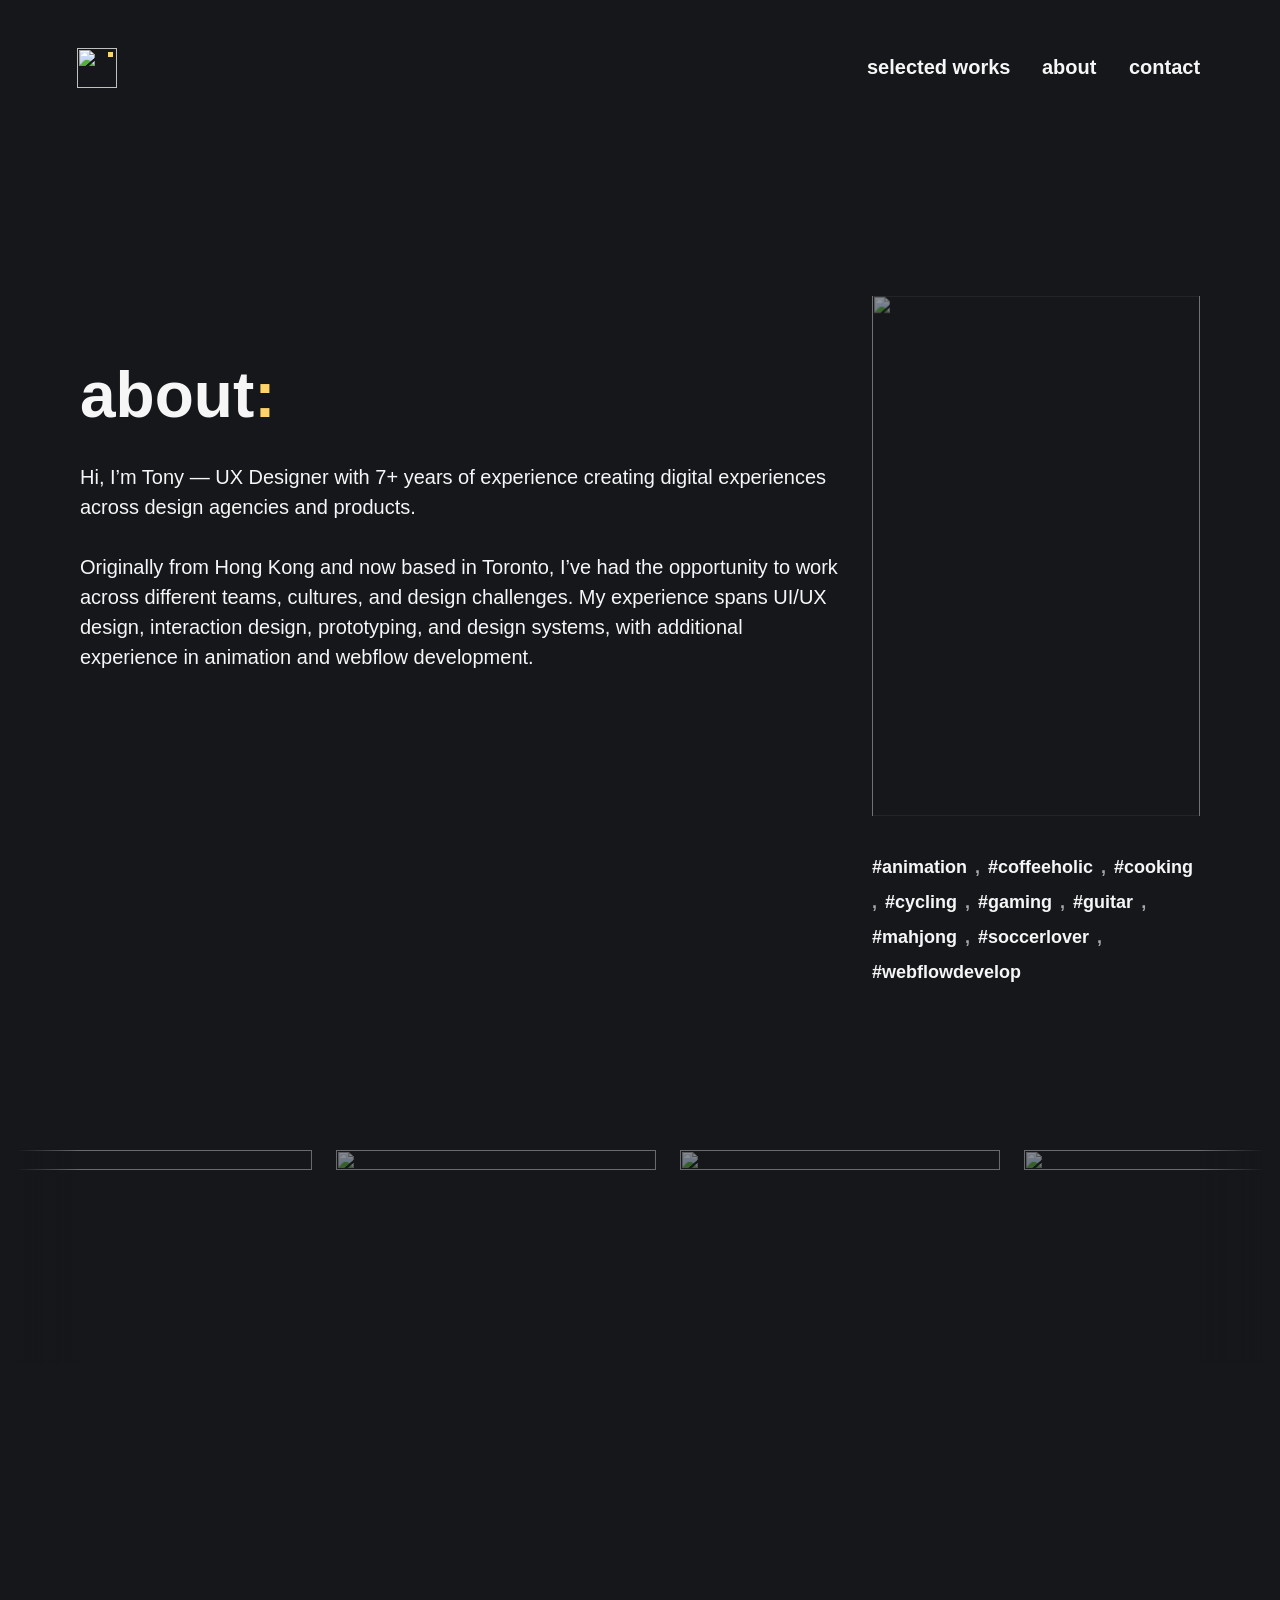
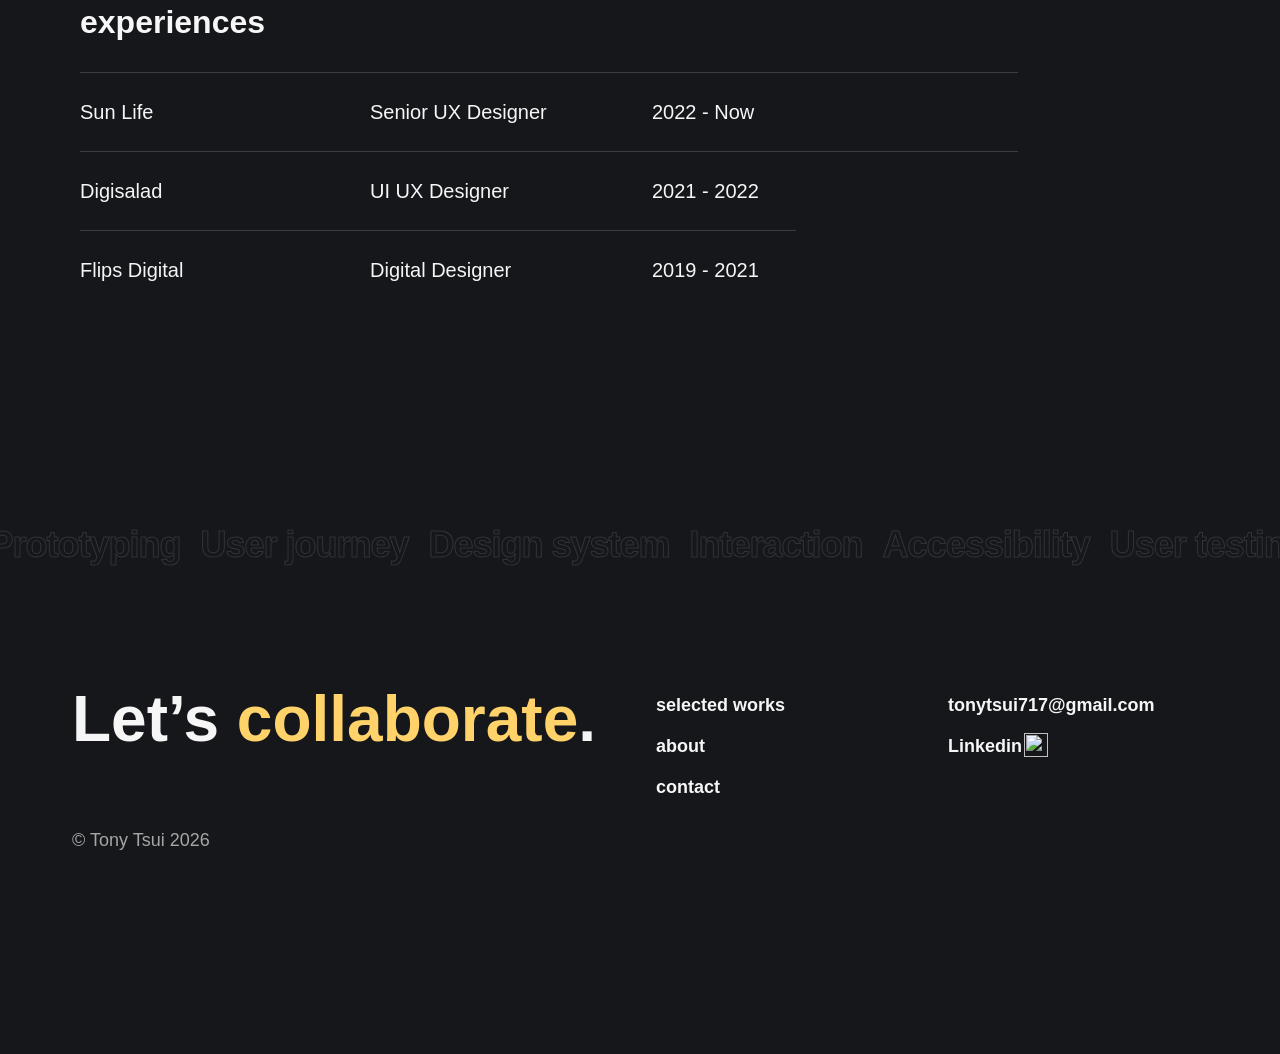
==== commit 1194e521: "push 1013 2" ====
--- a/about.html
+++ b/about.html
@@ -10,7 +10,7 @@
   }
 
 </style>
-</head><body class="body"><div class="nav-bar"><a href="/" class="page-link logo w-inline-block"><div class="page-link-wrapper logo"><img src="https://cdn.prod.website-files.com/6278ef9351a5790c0102096b/6a79284f43976ccdbc789855_logo-base.svg" loading="lazy" alt="" class="image-logo"/><div class="logo-yellow-dot"></div></div></a><div class="hamburger-wrapper"><div class="hamburger-line-3"></div><div class="hamburger-line-2"></div><div class="hamburger-line-1"></div></div><div class="nav-link-wrapper"><a href="/" class="page-link w-inline-block"><div class="page-link-wrapper"><div class="text-medium-bold">selected works</div><div class="page-link-line"></div></div></a><a href="/about" aria-current="page" class="page-link w-inline-block w--current"><div class="page-link-wrapper"><div class="text-medium-bold">about</div><div class="page-link-line"></div></div></a><a href="/contact" class="page-link w-inline-block"><div class="page-link-wrapper"><div class="text-medium-bold">contact</div><div class="page-link-line"></div></div></a></div></div><div class="hamburger-menu"><a href="/" class="hamburger-link w-inline-block"><div class="text-large-bold">selected work</div></a><a href="/about" aria-current="page" class="hamburger-link w-inline-block w--current"><div class="text-large-bold">about</div></a><a href="/contact" class="hamburger-link w-inline-block"><div class="text-large-bold">contact</div></a></div><div class="page-content"><div class="main-content about"><div class="grid-wrapper"><div class="section horizontal"><div class="about-message-wrapper"><div class="flex-32"><div class="text-title">about<span class="yellow">:</span></div><div class="text-medium-regular">Hi, I’m Tony — UX Designer with 7+ years of experience creating digital experiences across design agencies and products.<br/><br/>Originally from Hong Kong and now based in Toronto, I’ve had the opportunity to work across different teams, cultures, and design challenges. My experience spans UI/UX design, interaction design, prototyping, and design systems, with additional experience in animation and webflow development.</div></div></div><div class="about-selfpic-wrapper"><div class="about-selfpic-flex"><img src="https://cdn.prod.website-files.com/6278ef9351a5790c0102096b/6a95e73c3c45b72f6e9cd256_self-sqaure.avif" loading="lazy" width="Auto" sizes="100vw" alt="" srcset="https://cdn.prod.website-files.com/6278ef9351a5790c0102096b/6a95e73c3c45b72f6e9cd256_self-sqaure-p-500.avif 500w, https://cdn.prod.website-files.com/6278ef9351a5790c0102096b/6a95e73c3c45b72f6e9cd256_self-sqaure-p-800.avif 800w, https://cdn.prod.website-files.com/6278ef9351a5790c0102096b/6a95e73c3c45b72f6e9cd256_self-sqaure-p-1080.avif 1080w, https://cdn.prod.website-files.com/6278ef9351a5790c0102096b/6a95e73c3c45b72f6e9cd256_self-sqaure.avif 1254w" class="about-selfpic-image"/><img src="https://cdn.prod.website-files.com/6278ef9351a5790c0102096b/6a7a9ed76daa9e7c516f417c_noise.gif" loading="lazy" alt="" class="image-noise"/></div><div class="about-tags-wrapper"><div class="text-small-bold">#animation</div><div class="text-small-bold lightgrey">,</div><div class="text-small-bold">#coffeeholic</div><div class="text-small-bold lightgrey">,</div><div class="text-small-bold">#cooking</div><div class="text-small-bold lightgrey">,</div><div class="text-small-bold">#cycling</div><div class="text-small-bold lightgrey">,</div><div class="text-small-bold">#gaming</div><div class="text-small-bold lightgrey">,</div><div class="text-small-bold">#guitar</div><div class="text-small-bold lightgrey">,</div><div class="text-small-bold">#mahjong</div><div class="text-small-bold lightgrey">,</div><div class="text-small-bold">#soccerlover</div><div class="text-small-bold lightgrey">,</div><div class="text-small-bold">#webflowdevelop</div></div></div></div></div><div class="section about-gif"><div class="about-gif-marquee"><div class="about-gif-content"><img src="https://cdn.prod.website-files.com/6278ef9351a5790c0102096b/67f4b60772849cdd561e17f2_video01.gif" loading="lazy" alt="" class="image-about-gif"/><img src="https://cdn.prod.website-files.com/6278ef9351a5790c0102096b/6a7aad3120e647d1dcc4111c_%23coffeeholic.gif" loading="lazy" alt="" class="image-about-gif"/><img src="https://cdn.prod.website-files.com/6278ef9351a5790c0102096b/6a7aad31b5eafdebadaa4e9a_%23cooking.gif" loading="lazy" alt="" class="image-about-gif"/><img src="https://cdn.prod.website-files.com/6278ef9351a5790c0102096b/6a7aad3161367753542a9799_%23cycling.gif" loading="lazy" alt="" class="image-about-gif"/><img src="https://cdn.prod.website-files.com/6278ef9351a5790c0102096b/6a7aad3139ae0f892b680d94_%23gaming.gif" loading="lazy" alt="" class="image-about-gif"/><img src="https://cdn.prod.website-files.com/6278ef9351a5790c0102096b/6a7aad31479a70f08a94be41_%23guitar.gif" loading="lazy" alt="" class="image-about-gif"/><img src="https://cdn.prod.website-files.com/6278ef9351a5790c0102096b/6a7aad31e1b74334e3da0d8b_%23mahjong.gif" loading="lazy" alt="" class="image-about-gif"/><img src="https://cdn.prod.website-files.com/6278ef9351a5790c0102096b/6a7aad31c5b820f6f4e745bf_%23soccer.gif" loading="lazy" alt="" class="image-about-gif"/><img src="https://cdn.prod.website-files.com/6278ef9351a5790c0102096b/67f4b60772849cdd561e17f4_video02.gif" loading="lazy" alt="" class="image-about-gif"/></div><div class="about-gif-content"><img src="https://cdn.prod.website-files.com/6278ef9351a5790c0102096b/67f4b60772849cdd561e17f2_video01.gif" loading="lazy" alt="" class="image-about-gif"/><img src="https://cdn.prod.website-files.com/6278ef9351a5790c0102096b/6a7aad3120e647d1dcc4111c_%23coffeeholic.gif" loading="lazy" alt="" class="image-about-gif"/><img src="https://cdn.prod.website-files.com/6278ef9351a5790c0102096b/6a7aad31b5eafdebadaa4e9a_%23cooking.gif" loading="lazy" alt="" class="image-about-gif"/><img src="https://cdn.prod.website-files.com/6278ef9351a5790c0102096b/6a7aad3161367753542a9799_%23cycling.gif" loading="lazy" alt="" class="image-about-gif"/><img src="https://cdn.prod.website-files.com/6278ef9351a5790c0102096b/6a7aad3139ae0f892b680d94_%23gaming.gif" loading="lazy" alt="" class="image-about-gif"/><img src="https://cdn.prod.website-files.com/6278ef9351a5790c0102096b/6a7aad31479a70f08a94be41_%23guitar.gif" loading="lazy" alt="" class="image-about-gif"/><img src="https://cdn.prod.website-files.com/6278ef9351a5790c0102096b/6a7aad31e1b74334e3da0d8b_%23mahjong.gif" loading="lazy" alt="" class="image-about-gif"/><img src="https://cdn.prod.website-files.com/6278ef9351a5790c0102096b/6a7aad31c5b820f6f4e745bf_%23soccer.gif" loading="lazy" alt="" class="image-about-gif"/><img src="https://cdn.prod.website-files.com/6278ef9351a5790c0102096b/67f4b60772849cdd561e17f4_video02.gif" loading="lazy" alt="" class="image-about-gif"/></div></div><div class="about-gif-scrim-02"></div><div class="about-gif-scrim-01"></div></div><div class="spacer-240"></div><div class="grid-wrapper"><div class="section"><div class="flex-32"><div class="text-xl-bold">experiences</div><div class="about-experience-list"><div class="about-experience-block"><div class="line-grey"></div><div class="about-experience-content"><div class="flex-horizonal-32 about"><div class="flex-horizonal-32"><div class="text-medium-regular">Sun Life</div></div><div class="flex-horizonal-32"><div class="text-medium-regular">Senior UX Designer</div></div></div><div class="flex-horizonal-32"><div class="text-medium-regular">2022 - Now</div></div></div></div><div class="about-experience-block"><div class="line-grey"></div><div class="about-experience-content"><div class="flex-horizonal-32 about"><div class="flex-horizonal-32"><div class="text-medium-regular">Digisalad</div></div><div class="flex-horizonal-32"><div class="text-medium-regular">UI UX Designer</div></div></div><div class="flex-horizonal-32"><div class="text-medium-regular">2021 - 2022</div></div></div></div><div class="about-experience-block"><div class="line-grey"></div><div class="about-experience-content"><div class="flex-horizonal-32 about"><div class="flex-horizonal-32"><div class="text-medium-regular">Flips Digital</div></div><div class="flex-horizonal-32"><div class="text-medium-regular">Digital Designer</div></div></div><div class="flex-horizonal-32"><div class="text-medium-regular">2019 - 2021</div></div></div></div></div></div></div></div><div class="spacer-240"></div></div></div><div class="cursor-wrapper-2"><div data-w-id="4ae07b9c-5c5b-afa6-ce00-75dd658d9ab0" class="mouse-block"><img src="https://cdn.prod.website-files.com/6278ef9351a5790c0102096b/6278ef9351a579a5c7020a13_arrow-black-link.svg" loading="lazy" alt="" class="mouse-arrow"/></div></div><div class="footer"><div class="footer-marquee"><div class="marquee-content"><div class="text-marquee">Prototyping</div><div class="text-marquee">User journey</div><div class="text-marquee">Design system</div><div class="text-marquee">Interaction</div><div class="text-marquee">Accessibility</div><div class="text-marquee">User testing</div></div><div class="marquee-content"><div class="text-marquee">Prototyping</div><div class="text-marquee">User journey</div><div class="text-marquee">Design system</div><div class="text-marquee">Interaction</div><div class="text-marquee">Accessibility</div><div class="text-marquee">User testing</div></div><div class="marquee-content"><div class="text-marquee">Prototyping</div><div class="text-marquee">User journey</div><div class="text-marquee">Design system</div><div class="text-marquee">Interaction</div><div class="text-marquee">Accessibility</div><div class="text-marquee">User testing</div></div><div class="marquee-content"><div class="text-marquee">Prototyping</div><div class="text-marquee">User journey</div><div class="text-marquee">Design system</div><div class="text-marquee">Interaction</div><div class="text-marquee">Accessibility</div><div class="text-marquee">User testing</div></div><div class="marquee-content"><div class="text-marquee">Prototyping</div><div class="text-marquee">User journey</div><div class="text-marquee">Design system</div><div class="text-marquee">Interaction</div><div class="text-marquee">Accessibility</div><div class="text-marquee">User testing</div></div><div class="marquee-content"><div class="text-marquee">Prototyping</div><div class="text-marquee">User journey</div><div class="text-marquee">Design system</div><div class="text-marquee">Interaction</div><div class="text-marquee">Accessibility</div><div class="text-marquee">User testing</div></div><div class="marquee-content"><div class="text-marquee">Prototyping</div><div class="text-marquee">User journey</div><div class="text-marquee">Design system</div><div class="text-marquee">Interaction</div><div class="text-marquee">Accessibility</div><div class="text-marquee">User testing</div></div><div class="marquee-content"><div class="text-marquee">Prototyping</div><div class="text-marquee">User journey</div><div class="text-marquee">Design system</div><div class="text-marquee">Interaction</div><div class="text-marquee">Accessibility</div><div class="text-marquee">User testing</div></div></div><div class="grid-wrapper footer-wrapper"><div class="flex-horizonal-32 footer-content"><div class="flex-32"><div class="text-title">Let’s <span class="yellow">collaborate</span>.</div></div><div class="flex-horizonal-32 footer-link-list"><div class="flex-12"><a href="/" class="footer-link w-inline-block"><div class="text-small-bold">selected works</div><div class="page-link-line"></div></a><a href="/about" aria-current="page" class="footer-link w-inline-block w--current"><div class="text-small-bold">about</div><div class="page-link-line"></div></a><a href="/contact" class="footer-link w-inline-block"><div class="text-small-bold">contact</div><div class="page-link-line"></div></a></div><div class="flex-12"><a href="mailto:tonytsui717@gmail.com?subject=Leave%20a%20message%20to%20Tony" class="footer-link-no-animation w-inline-block"><div class="text-small-bold">tonytsui717@gmail.com</div><div class="page-link-line"></div></a><a href="https://www.linkedin.com/in/tonytsui-/" target="_blank" class="footer-link-no-animation w-inline-block"><div class="flex-horizontal-2"><div class="text-small-bold">Linkedin</div><img src="https://cdn.prod.website-files.com/6278ef9351a5790c0102096b/6278ef9351a579672f020a12_arrow-white-link%20(1).svg" loading="lazy" alt="" class="external-link-icon"/></div><div class="page-link-line"></div></a></div></div></div><div class="text-small-regular light-grey">© Tony Tsui 2026</div></div></div><script src="js/jquery.js?site=6278ef9351a5790c0102096b" type="text/javascript"  ></script><script src="js/webflow.schunk.a3140c51201be139.js" type="text/javascript"  ></script><script src="js/webflow.schunk.fbc6527ca1158adf.js" type="text/javascript"  ></script><script src="js/webflow-script-1.js" type="text/javascript"  ></script><script src="js/gsap.min.js" type="text/javascript"></script><script src="js/scrolltrigger.min.js" type="text/javascript"></script><script src="js/customease.min.js" type="text/javascript"></script><script src="js/customwiggle.min.js" type="text/javascript"></script><style>
+</head><body class="body"><div class="nav-bar"><a href="/" class="page-link logo w-inline-block"><div class="page-link-wrapper logo"><img src="https://cdn.prod.website-files.com/6278ef9351a5790c0102096b/6a79284f43976ccdbc789855_logo-base.svg" loading="lazy" alt="" class="image-logo"/><div class="logo-yellow-dot"></div></div></a><div class="hamburger-wrapper"><div class="hamburger-line-3"></div><div class="hamburger-line-2"></div><div class="hamburger-line-1"></div></div><div class="nav-link-wrapper"><a href="/" class="page-link w-inline-block"><div class="page-link-wrapper"><div class="text-medium-bold">selected works</div><div class="page-link-line"></div></div></a><a href="/about" aria-current="page" class="page-link w-inline-block w--current"><div class="page-link-wrapper"><div class="text-medium-bold">about</div><div class="page-link-line"></div></div></a><a href="/contact" class="page-link w-inline-block"><div class="page-link-wrapper"><div class="text-medium-bold">contact</div><div class="page-link-line"></div></div></a></div></div><div class="hamburger-menu"><a href="/" class="hamburger-link w-inline-block"><div class="text-large-bold">selected work</div></a><a href="/about" aria-current="page" class="hamburger-link w-inline-block w--current"><div class="text-large-bold">about</div></a><a href="/contact" class="hamburger-link w-inline-block"><div class="text-large-bold">contact</div></a></div><div class="page-content"><div class="main-content about"><div class="grid-wrapper"><div class="section horizontal"><div class="about-message-wrapper"><div class="flex-32"><div class="text-title">about<span class="yellow">:</span></div><div class="text-medium-regular">Hi, I’m Tony — UX Designer with 7+ years of experience creating digital experiences across design agencies and products.<br/><br/>Originally from Hong Kong and now based in Toronto, I’ve had the opportunity to work across different teams, cultures, and design challenges. My experience spans UI/UX design, interaction design, prototyping, and design systems, with additional experience in animation and webflow development.</div></div></div><div class="about-selfpic-wrapper"><div class="about-selfpic-flex"><img src="https://cdn.prod.website-files.com/6278ef9351a5790c0102096b/6a95e73c3c45b72f6e9cd256_self-sqaure.avif" loading="lazy" width="Auto" sizes="100vw" alt="" srcset="https://cdn.prod.website-files.com/6278ef9351a5790c0102096b/6a95e73c3c45b72f6e9cd256_self-sqaure-p-500.avif 500w, https://cdn.prod.website-files.com/6278ef9351a5790c0102096b/6a95e73c3c45b72f6e9cd256_self-sqaure-p-800.avif 800w, https://cdn.prod.website-files.com/6278ef9351a5790c0102096b/6a95e73c3c45b72f6e9cd256_self-sqaure-p-1080.avif 1080w, https://cdn.prod.website-files.com/6278ef9351a5790c0102096b/6a95e73c3c45b72f6e9cd256_self-sqaure.avif 1254w" class="about-selfpic-image"/><img src="https://cdn.prod.website-files.com/6278ef9351a5790c0102096b/6a7a9ed76daa9e7c516f417c_noise.gif" loading="lazy" alt="" class="image-noise"/></div><div class="about-tags-wrapper"><div class="text-small-bold">#animation</div><div class="text-small-bold lightgrey">,</div><div class="text-small-bold">#coffeeholic</div><div class="text-small-bold lightgrey">,</div><div class="text-small-bold">#cooking</div><div class="text-small-bold lightgrey">,</div><div class="text-small-bold">#cycling</div><div class="text-small-bold lightgrey">,</div><div class="text-small-bold">#gaming</div><div class="text-small-bold lightgrey">,</div><div class="text-small-bold">#guitar</div><div class="text-small-bold lightgrey">,</div><div class="text-small-bold">#mahjong</div><div class="text-small-bold lightgrey">,</div><div class="text-small-bold">#soccerlover</div><div class="text-small-bold lightgrey">,</div><div class="text-small-bold">#webflowdevelop</div></div></div></div></div><div class="section about-gif"><div class="about-gif-marquee"><div class="about-gif-content"><img src="https://cdn.prod.website-files.com/6278ef9351a5790c0102096b/67f4b60772849cdd561e17f2_video01.gif" loading="lazy" alt="" class="image-about-gif"/><img src="https://cdn.prod.website-files.com/6278ef9351a5790c0102096b/6a7aad3120e647d1dcc4111c_%23coffeeholic.gif" loading="lazy" alt="" class="image-about-gif"/><img src="https://cdn.prod.website-files.com/6278ef9351a5790c0102096b/6a7aad31b5eafdebadaa4e9a_%23cooking.gif" loading="lazy" alt="" class="image-about-gif"/><img src="https://cdn.prod.website-files.com/6278ef9351a5790c0102096b/6a7aad3161367753542a9799_%23cycling.gif" loading="lazy" alt="" class="image-about-gif"/><img src="https://cdn.prod.website-files.com/6278ef9351a5790c0102096b/6a7aad3139ae0f892b680d94_%23gaming.gif" loading="lazy" alt="" class="image-about-gif"/><img src="https://cdn.prod.website-files.com/6278ef9351a5790c0102096b/6a7aad31479a70f08a94be41_%23guitar.gif" loading="lazy" alt="" class="image-about-gif"/><img src="https://cdn.prod.website-files.com/6278ef9351a5790c0102096b/6a7aad31e1b74334e3da0d8b_%23mahjong.gif" loading="lazy" alt="" class="image-about-gif"/><img src="https://cdn.prod.website-files.com/6278ef9351a5790c0102096b/6a7aad31c5b820f6f4e745bf_%23soccer.gif" loading="lazy" alt="" class="image-about-gif"/><img src="https://cdn.prod.website-files.com/6278ef9351a5790c0102096b/67f4b60772849cdd561e17f4_video02.gif" loading="lazy" alt="" class="image-about-gif"/></div><div class="about-gif-content"><img src="https://cdn.prod.website-files.com/6278ef9351a5790c0102096b/67f4b60772849cdd561e17f2_video01.gif" loading="lazy" alt="" class="image-about-gif"/><img src="https://cdn.prod.website-files.com/6278ef9351a5790c0102096b/6a7aad3120e647d1dcc4111c_%23coffeeholic.gif" loading="lazy" alt="" class="image-about-gif"/><img src="https://cdn.prod.website-files.com/6278ef9351a5790c0102096b/6a7aad31b5eafdebadaa4e9a_%23cooking.gif" loading="lazy" alt="" class="image-about-gif"/><img src="https://cdn.prod.website-files.com/6278ef9351a5790c0102096b/6a7aad3161367753542a9799_%23cycling.gif" loading="lazy" alt="" class="image-about-gif"/><img src="https://cdn.prod.website-files.com/6278ef9351a5790c0102096b/6a7aad3139ae0f892b680d94_%23gaming.gif" loading="lazy" alt="" class="image-about-gif"/><img src="https://cdn.prod.website-files.com/6278ef9351a5790c0102096b/6a7aad31479a70f08a94be41_%23guitar.gif" loading="lazy" alt="" class="image-about-gif"/><img src="https://cdn.prod.website-files.com/6278ef9351a5790c0102096b/6a7aad31e1b74334e3da0d8b_%23mahjong.gif" loading="lazy" alt="" class="image-about-gif"/><img src="https://cdn.prod.website-files.com/6278ef9351a5790c0102096b/6a7aad31c5b820f6f4e745bf_%23soccer.gif" loading="lazy" alt="" class="image-about-gif"/><img src="https://cdn.prod.website-files.com/6278ef9351a5790c0102096b/67f4b60772849cdd561e17f4_video02.gif" loading="lazy" alt="" class="image-about-gif"/></div></div><div class="about-gif-scrim-02"></div><div class="about-gif-scrim-01"></div></div><div class="spacer-240"></div><div class="grid-wrapper"><div class="section"><div class="flex-32"><div class="text-xl-bold">experiences</div><div class="about-experience-list"><div class="about-experience-block"><div class="line-grey"></div><div class="about-experience-content"><div class="flex-horizonal-32 about"><div class="flex-horizonal-32"><div class="text-medium-regular">Sun Life</div></div><div class="flex-horizonal-32"><div class="text-medium-regular">Senior UX Designer</div></div></div><div class="flex-horizonal-32"><div class="text-medium-regular">2022 - Now</div></div></div></div><div class="about-experience-block"><div class="line-grey"></div><div class="about-experience-content"><div class="flex-horizonal-32 about"><div class="flex-horizonal-32"><div class="text-medium-regular">Digisalad</div></div><div class="flex-horizonal-32"><div class="text-medium-regular">UI UX Designer</div></div></div><div class="flex-horizonal-32"><div class="text-medium-regular">2021 - 2022</div></div></div></div><div class="about-experience-block"><div class="line-grey"></div><div class="about-experience-content"><div class="flex-horizonal-32 about"><div class="flex-horizonal-32"><div class="text-medium-regular">Flips Digital</div></div><div class="flex-horizonal-32"><div class="text-medium-regular">Digital Designer</div></div></div><div class="flex-horizonal-32"><div class="text-medium-regular">2019 - 2021</div></div></div></div></div></div></div></div><div class="spacer-240"></div></div></div><div class="cursor-wrapper-2"><div data-w-id="4ae07b9c-5c5b-afa6-ce00-75dd658d9ab0" class="mouse-block"><img src="https://cdn.prod.website-files.com/6278ef9351a5790c0102096b/6278ef9351a579a5c7020a13_arrow-black-link.svg" loading="lazy" alt="" class="mouse-arrow"/></div></div><div class="footer"><div class="footer-marquee"><div class="marquee-content"><div class="text-marquee">Prototyping</div><div class="text-marquee">User journey</div><div class="text-marquee">Design system</div><div class="text-marquee">Interaction</div><div class="text-marquee">Accessibility</div><div class="text-marquee">User testing</div></div><div class="marquee-content"><div class="text-marquee">Prototyping</div><div class="text-marquee">User journey</div><div class="text-marquee">Design system</div><div class="text-marquee">Interaction</div><div class="text-marquee">Accessibility</div><div class="text-marquee">User testing</div></div><div class="marquee-content"><div class="text-marquee">Prototyping</div><div class="text-marquee">User journey</div><div class="text-marquee">Design system</div><div class="text-marquee">Interaction</div><div class="text-marquee">Accessibility</div><div class="text-marquee">User testing</div></div><div class="marquee-content"><div class="text-marquee">Prototyping</div><div class="text-marquee">User journey</div><div class="text-marquee">Design system</div><div class="text-marquee">Interaction</div><div class="text-marquee">Accessibility</div><div class="text-marquee">User testing</div></div><div class="marquee-content"><div class="text-marquee">Prototyping</div><div class="text-marquee">User journey</div><div class="text-marquee">Design system</div><div class="text-marquee">Interaction</div><div class="text-marquee">Accessibility</div><div class="text-marquee">User testing</div></div><div class="marquee-content"><div class="text-marquee">Prototyping</div><div class="text-marquee">User journey</div><div class="text-marquee">Design system</div><div class="text-marquee">Interaction</div><div class="text-marquee">Accessibility</div><div class="text-marquee">User testing</div></div><div class="marquee-content"><div class="text-marquee">Prototyping</div><div class="text-marquee">User journey</div><div class="text-marquee">Design system</div><div class="text-marquee">Interaction</div><div class="text-marquee">Accessibility</div><div class="text-marquee">User testing</div></div><div class="marquee-content"><div class="text-marquee">Prototyping</div><div class="text-marquee">User journey</div><div class="text-marquee">Design system</div><div class="text-marquee">Interaction</div><div class="text-marquee">Accessibility</div><div class="text-marquee">User testing</div></div></div><div class="grid-wrapper footer-wrapper"><div class="flex-horizonal-32 footer-content"><div class="flex-32"><div class="text-title">Let’s <span class="yellow">collaborate</span>.</div></div><div class="flex-horizonal-32 footer-link-list"><div class="flex-12"><a href="/" class="footer-link w-inline-block"><div class="text-small-bold">selected works</div><div class="page-link-line"></div></a><a href="/about" aria-current="page" class="footer-link w-inline-block w--current"><div class="text-small-bold">about</div><div class="page-link-line"></div></a><a href="/contact" class="footer-link w-inline-block"><div class="text-small-bold">contact</div><div class="page-link-line"></div></a></div><div class="flex-12"><a href="mailto:tonytsui717@gmail.com?subject=Leave%20a%20message%20to%20Tony" class="footer-link-no-animation w-inline-block"><div class="text-small-bold">tonytsui717@gmail.com</div><div class="page-link-line"></div></a><a href="https://www.linkedin.com/in/tonytsui-/" target="_blank" class="footer-link-no-animation w-inline-block"><div class="flex-horizontal-2"><div class="text-small-bold">Linkedin</div><img src="https://cdn.prod.website-files.com/6278ef9351a5790c0102096b/6278ef9351a579672f020a12_arrow-white-link%20(1).svg" loading="lazy" alt="" class="external-link-icon"/></div><div class="page-link-line"></div></a></div></div></div><div class="text-small-regular light-grey">© Tony Tsui 2026</div></div></div><script src="js/jquery.js?site=6278ef9351a5790c0102096b" type="text/javascript"  ></script><script src="js/webflow.schunk.a3140c51201be139.js" type="text/javascript"  ></script><script src="js/webflow.schunk.124709186c24ef85.js" type="text/javascript"  ></script><script src="js/webflow-script-1.js" type="text/javascript"  ></script><script src="js/gsap.min.js" type="text/javascript"></script><script src="js/scrolltrigger.min.js" type="text/javascript"></script><script src="js/customease.min.js" type="text/javascript"></script><script src="js/customwiggle.min.js" type="text/javascript"></script><style>
   .cursor-wrapper {
     pointer-events: none;
     mix-blend-mode: difference;
